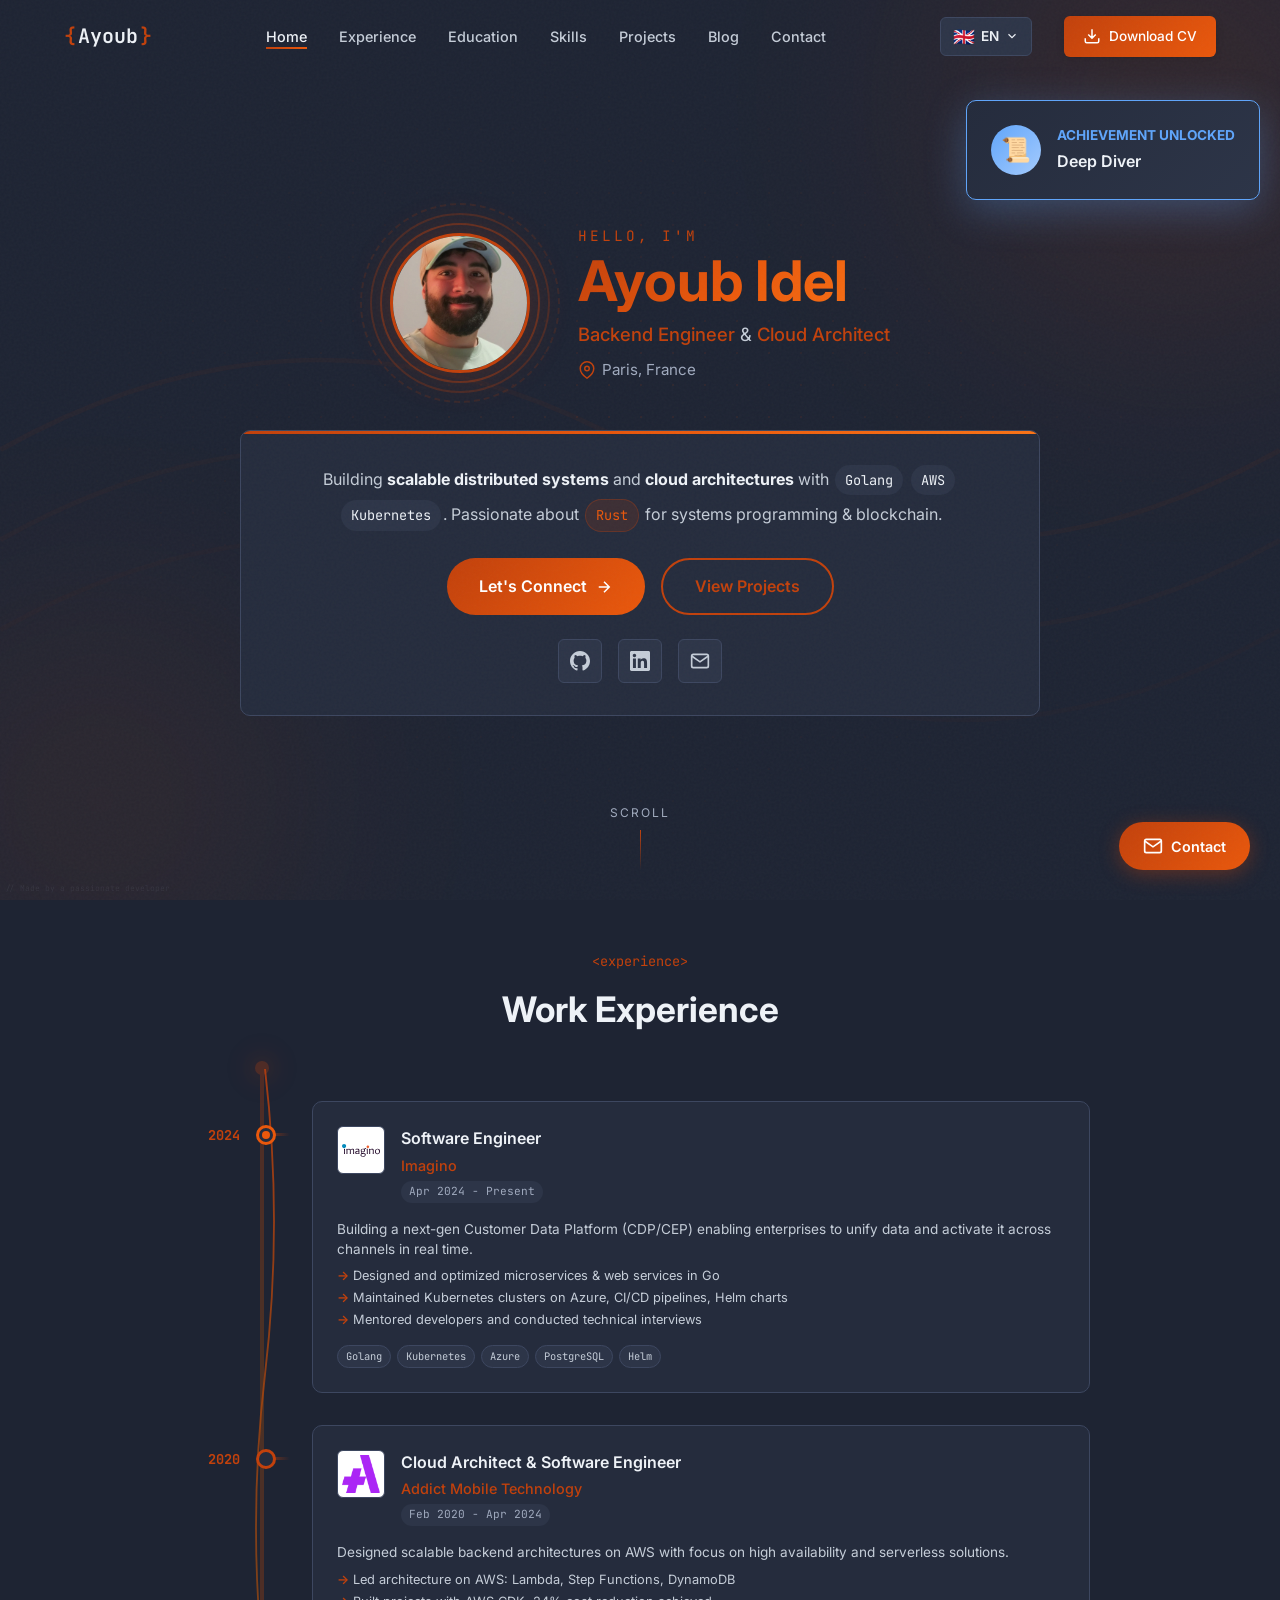
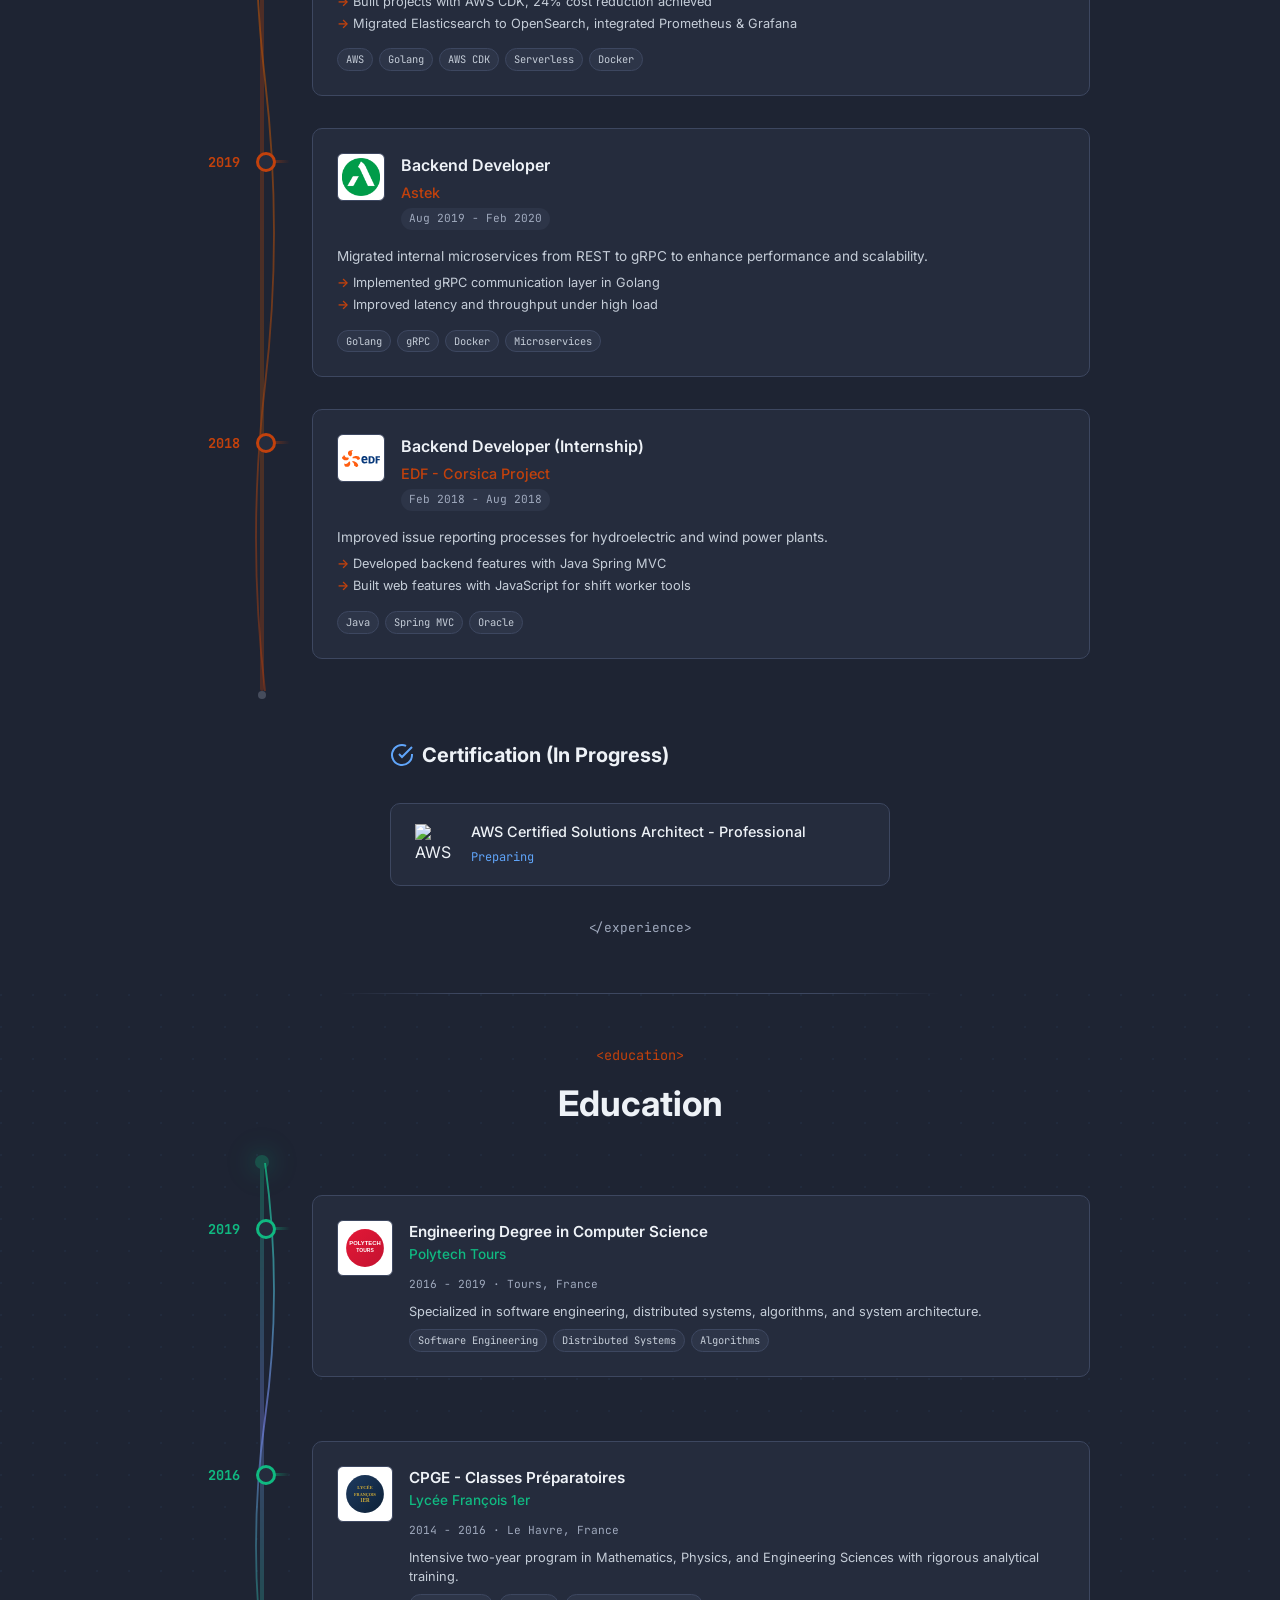
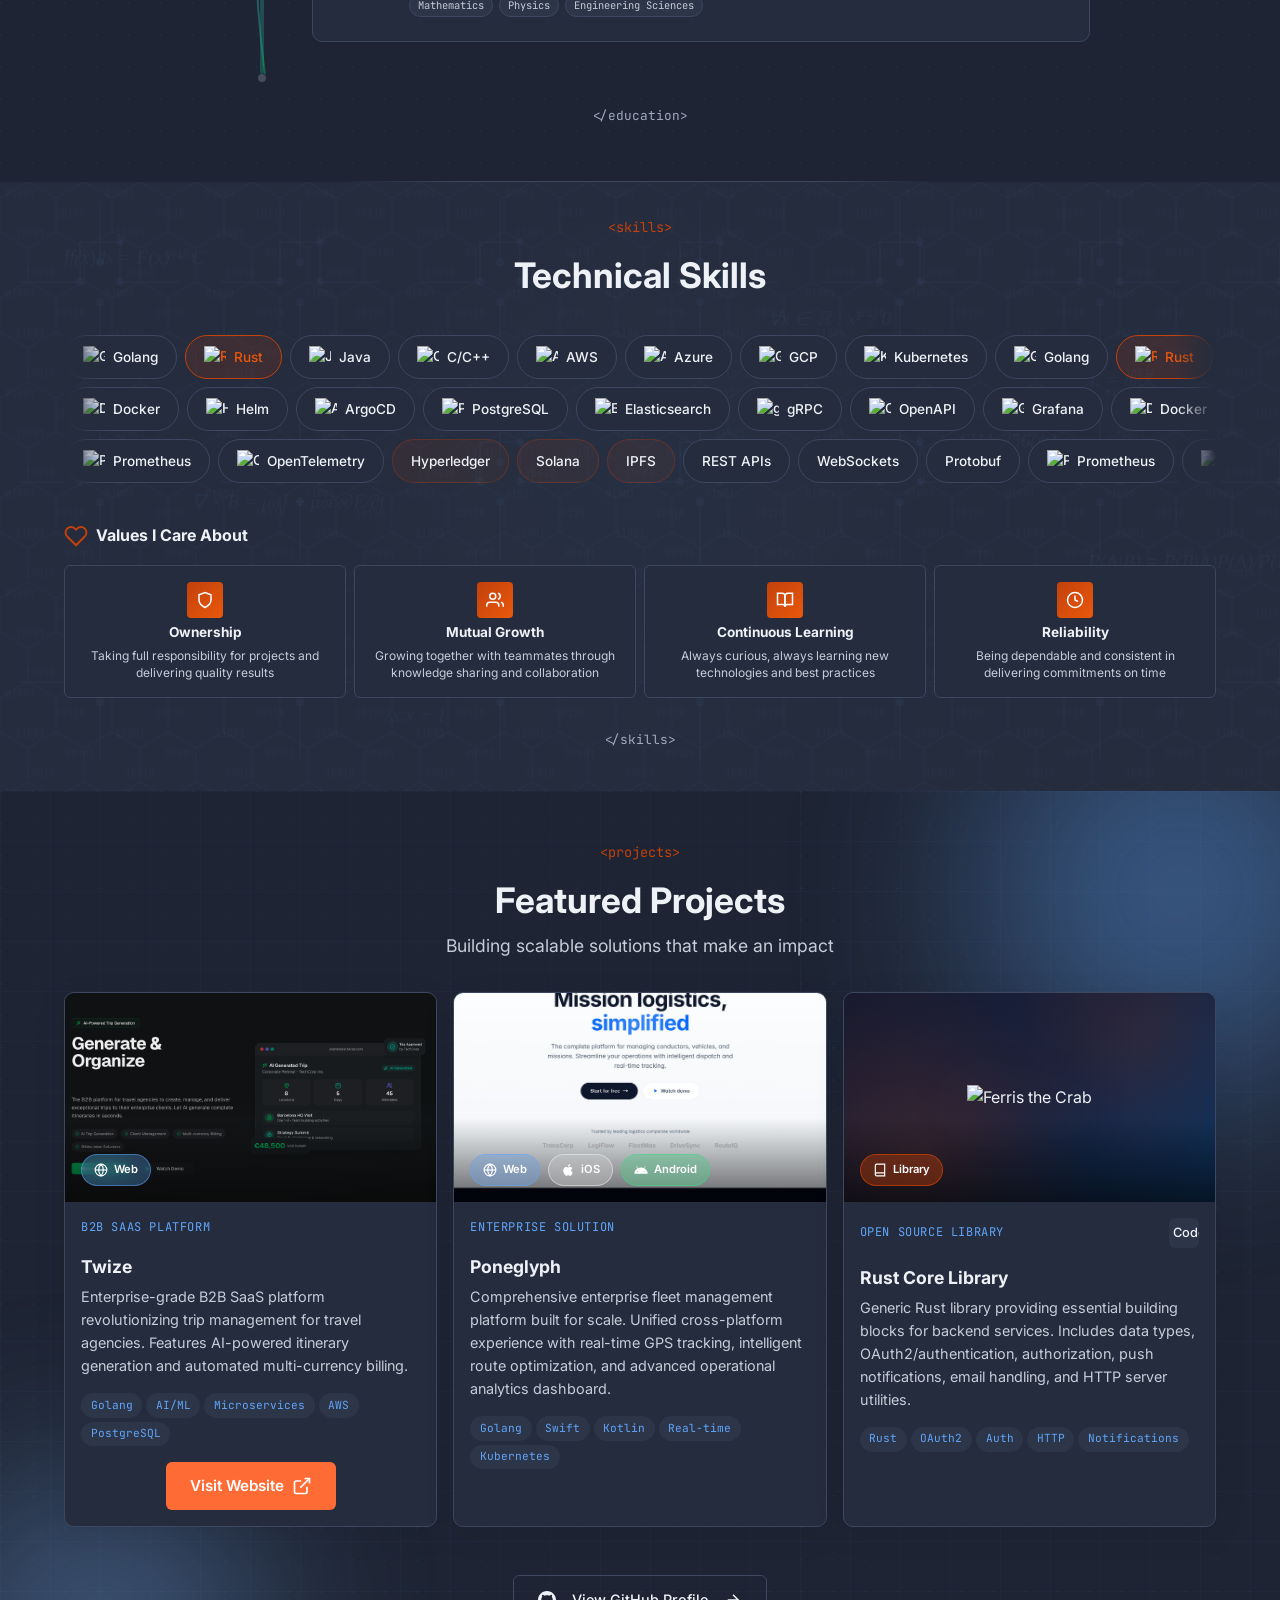
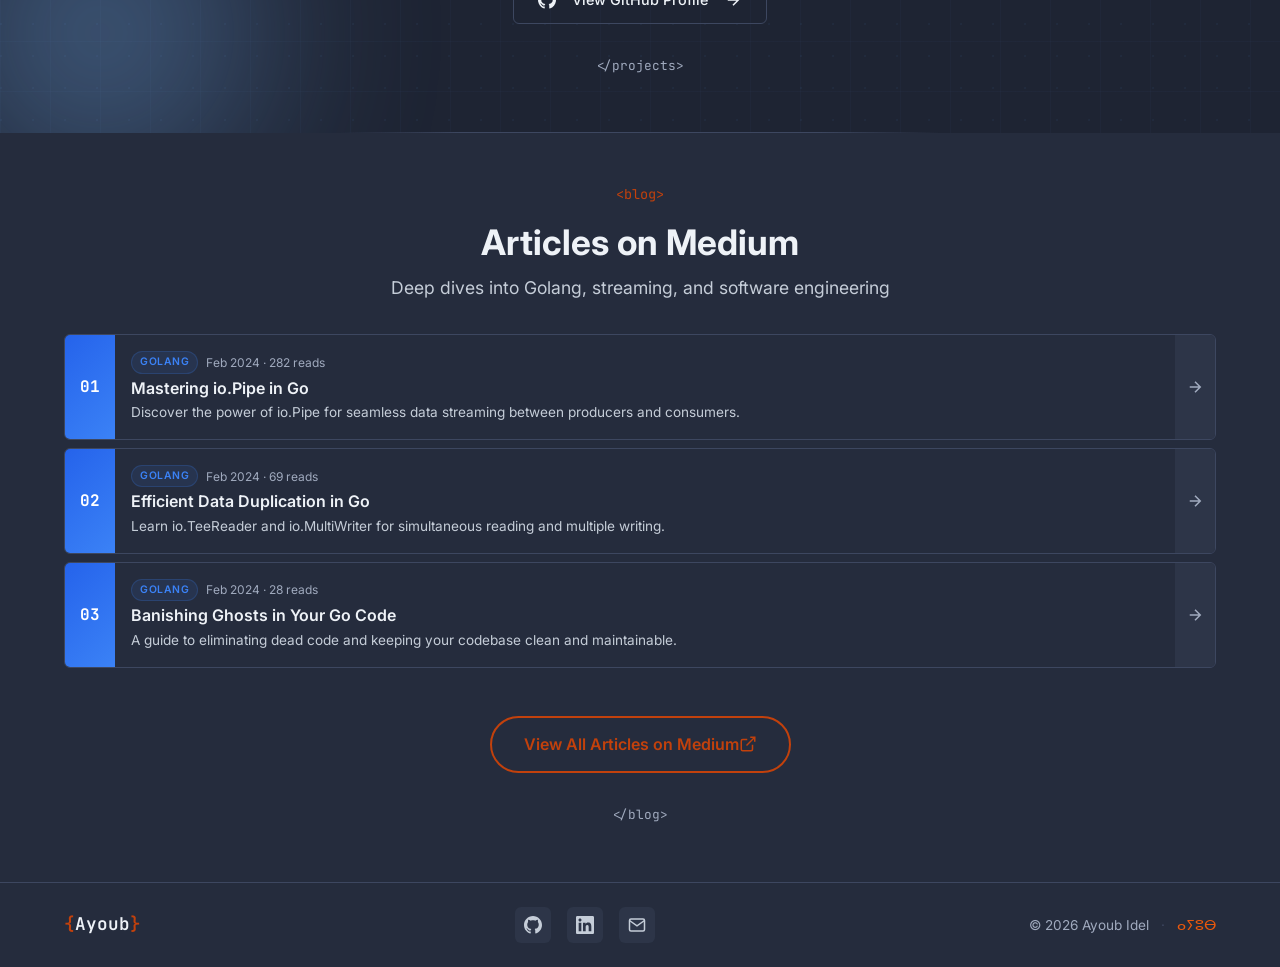
==== index.html @ 09d69f9d "improve tracking" ====
<!DOCTYPE html>
<html lang="en">
<head>
    <!-- Google Analytics -->
    <script async src="https://www.googletagmanager.com/gtag/js?id=G-T5ZVT1N7Y3"></script>
    <script>
        window.dataLayer = window.dataLayer || [];
        function gtag(){dataLayer.push(arguments);}
        gtag('js', new Date());

        gtag('config', 'G-T5ZVT1N7Y3');
    </script>
    <!-- End Google Analytics -->

    <meta charset="UTF-8">
    <meta name="viewport" content="width=device-width, initial-scale=1.0">
    <meta name="description" content="Ayoub Idel - Backend Engineer & Cloud Architect specializing in Golang, Rust, AWS, and Kubernetes">
    <meta name="keywords" content="Backend Engineer, Cloud Architect, Golang, Rust, AWS, Kubernetes, Blockchain">
    <meta name="author" content="Ayoub Idel">

    <title>Ayoub Idel | Backend Engineer & Cloud Architect</title>

    <link rel="stylesheet" href="css/style.css">
    <link rel="stylesheet" href="css/animations.css">
    <link rel="preconnect" href="https://fonts.googleapis.com">
    <link rel="preconnect" href="https://fonts.gstatic.com" crossorigin>
    <link href="https://fonts.googleapis.com/css2?family=JetBrains+Mono:wght@400;500;600;700&family=Inter:wght@300;400;500;600;700&display=swap" rel="stylesheet">

    <link rel="icon" type="image/svg+xml" href="assets/favicon.svg">
</head>
<body>
    <div class="cursor-follower"></div>
    <div class="noise-overlay"></div>

    <!-- Navigation -->
    <nav class="navbar">
        <div class="nav-container">
            <a href="#home" class="nav-logo">
                <span class="logo-bracket">{</span>
                <span class="logo-text">Ayoub</span>
                <span class="logo-bracket">}</span>
            </a>

            <button class="nav-toggle" aria-label="Toggle navigation">
                <span class="hamburger"></span>
            </button>

            <ul class="nav-menu">
                <li><a href="#home" class="nav-link active" data-i18n="nav_home">Home</a></li>
                <li><a href="#experience" class="nav-link" data-i18n="nav_experience">Experience</a></li>
                <li><a href="#education" class="nav-link" data-i18n="nav_education">Education</a></li>
                <li><a href="#skills" class="nav-link" data-i18n="nav_skills">Skills</a></li>
                <li><a href="#projects" class="nav-link" data-i18n="nav_projects">Projects</a></li>
                <li><a href="#blog" class="nav-link" data-i18n="nav_blog">Blog</a></li>
                <li><a href="#" class="nav-link" data-i18n="nav_contact" onclick="openContactModal(); return false;">Contact</a></li>
            </ul>

            <div class="nav-actions">
                <div class="language-selector">
                    <button class="lang-btn" id="langToggle" aria-label="Change language">
                        <span class="lang-flag">🇬🇧</span>
                        <span class="lang-code">EN</span>
                        <svg viewBox="0 0 24 24" fill="none" stroke="currentColor" stroke-width="2" class="lang-arrow">
                            <polyline points="6 9 12 15 18 9"></polyline>
                        </svg>
                    </button>
                    <div class="lang-dropdown">
                        <button class="lang-option active" data-lang="en">
                            <span class="lang-flag">🇬🇧</span>
                            <span>English</span>
                        </button>
                        <button class="lang-option" data-lang="fr">
                            <span class="lang-flag">🇫🇷</span>
                            <span>Français</span>
                        </button>
                    </div>
                </div>
                <a href="assets/cv.pdf" download class="btn btn-primary btn-download" onclick="gtag('event', 'download_cv', {'event_category': 'engagement', 'event_label': 'CV Download'});">
                    <svg viewBox="0 0 24 24" fill="none" stroke="currentColor" stroke-width="2">
                        <path d="M21 15v4a2 2 0 0 1-2 2H5a2 2 0 0 1-2-2v-4M7 10l5 5 5-5M12 15V3"></path>
                    </svg>
                    <span data-i18n="download_cv">Download CV</span>
                </a>
            </div>
        </div>
    </nav>

    <!-- Hero Section - Rust Theme -->
    <section id="home" class="hero-rust">
        <div class="hero-rust-bg">
            <div class="rust-grid"></div>
            <div class="rust-orb rust-orb-1"></div>
            <div class="rust-orb rust-orb-2"></div>
            <svg class="rust-lines" viewBox="0 0 100 100" preserveAspectRatio="none">
                <path d="M0 50 Q25 30 50 50 T100 50" stroke="rgba(194,65,12,0.1)" fill="none" stroke-width="0.5"/>
                <path d="M0 60 Q25 40 50 60 T100 60" stroke="rgba(194,65,12,0.08)" fill="none" stroke-width="0.5"/>
                <path d="M0 70 Q25 50 50 70 T100 70" stroke="rgba(194,65,12,0.05)" fill="none" stroke-width="0.5"/>
            </svg>
        </div>

        <div class="hero-rust-content">
            <div class="hero-rust-main">
                <div class="hero-photo-section">
                    <div class="hero-photo-wrapper">
                        <div class="hero-ring"></div>
                        <div class="hero-ring ring-2"></div>
                        <div class="hero-ring ring-3"></div>
                        <img src="assets/profile/me_hat1.png" alt="Ayoub Idel" class="hero-photo">
                    </div>
                </div>

                <div class="hero-rust-text">
                    <span class="hero-greeting">Hello, I'm</span>
                    <h1 class="hero-rust-name">Ayoub Idel</h1>
                    <p class="hero-rust-role">
                        <span class="rust-accent">Backend Engineer</span> & <span class="rust-accent">Cloud Architect</span>
                    </p>
                    <p class="hero-rust-location">
                        <svg viewBox="0 0 24 24" fill="none" stroke="currentColor" stroke-width="2" width="18" height="18">
                            <path d="M21 10c0 7-9 13-9 13s-9-6-9-13a9 9 0 0 1 18 0z"></path>
                            <circle cx="12" cy="10" r="3"></circle>
                        </svg>
                        Paris, France
                    </p>
                </div>
            </div>

            <div class="hero-rust-card">
                <p class="hero-rust-bio">
                    Building <strong>scalable distributed systems</strong> and <strong>cloud architectures</strong> with
                    <span class="rust-tech">Golang</span> <span class="rust-tech">AWS</span> <span class="rust-tech">Kubernetes</span>.
                    Passionate about <span class="rust-tech featured">Rust</span> for systems programming & blockchain.
                </p>

                <div class="hero-rust-actions">
                    <a href="#" class="btn-rust-primary" onclick="openContactModal(); return false;">
                        <span>Let's Connect</span>
                        <svg viewBox="0 0 24 24" fill="none" stroke="currentColor" stroke-width="2" width="18" height="18">
                            <path d="M5 12h14M12 5l7 7-7 7"></path>
                        </svg>
                    </a>
                    <a href="#projects" class="btn-rust-secondary">View Projects</a>
                </div>

                <div class="hero-rust-social">
                    <a href="https://github.com/pskshksh" target="_blank" rel="noopener" class="rust-social-link" aria-label="GitHub">
                        <svg viewBox="0 0 24 24" fill="currentColor">
                            <path d="M12 0c-6.626 0-12 5.373-12 12 0 5.302 3.438 9.8 8.207 11.387.599.111.793-.261.793-.577v-2.234c-3.338.726-4.033-1.416-4.033-1.416-.546-1.387-1.333-1.756-1.333-1.756-1.089-.745.083-.729.083-.729 1.205.084 1.839 1.237 1.839 1.237 1.07 1.834 2.807 1.304 3.492.997.107-.775.418-1.305.762-1.604-2.665-.305-5.467-1.334-5.467-5.931 0-1.311.469-2.381 1.236-3.221-.124-.303-.535-1.524.117-3.176 0 0 1.008-.322 3.301 1.23.957-.266 1.983-.399 3.003-.404 1.02.005 2.047.138 3.006.404 2.291-1.552 3.297-1.23 3.297-1.23.653 1.653.242 2.874.118 3.176.77.84 1.235 1.911 1.235 3.221 0 4.609-2.807 5.624-5.479 5.921.43.372.823 1.102.823 2.222v3.293c0 .319.192.694.801.576 4.765-1.589 8.199-6.086 8.199-11.386 0-6.627-5.373-12-12-12z"/>
                        </svg>
                    </a>
                    <a href="https://linkedin.com/in/ayoubidel/" target="_blank" rel="noopener" class="rust-social-link" aria-label="LinkedIn">
                        <svg viewBox="0 0 24 24" fill="currentColor">
                            <path d="M20.447 20.452h-3.554v-5.569c0-1.328-.027-3.037-1.852-3.037-1.853 0-2.136 1.445-2.136 2.939v5.667H9.351V9h3.414v1.561h.046c.477-.9 1.637-1.85 3.37-1.85 3.601 0 4.267 2.37 4.267 5.455v6.286zM5.337 7.433c-1.144 0-2.063-.926-2.063-2.065 0-1.138.92-2.063 2.063-2.063 1.14 0 2.064.925 2.064 2.063 0 1.139-.925 2.065-2.064 2.065zm1.782 13.019H3.555V9h3.564v11.452zM22.225 0H1.771C.792 0 0 .774 0 1.729v20.542C0 23.227.792 24 1.771 24h20.451C23.2 24 24 23.227 24 22.271V1.729C24 .774 23.2 0 22.222 0h.003z"/>
                        </svg>
                    </a>
                    <a href="mailto:ayoubidel64@gmail.com" class="rust-social-link" aria-label="Email">
                        <svg viewBox="0 0 24 24" fill="none" stroke="currentColor" stroke-width="2">
                            <path d="M4 4h16c1.1 0 2 .9 2 2v12c0 1.1-.9 2-2 2H4c-1.1 0-2-.9-2-2V6c0-1.1.9-2 2-2z"></path>
                            <polyline points="22,6 12,13 2,6"></polyline>
                        </svg>
                    </a>
                </div>
            </div>
        </div>

        <div class="scroll-rust">
            <span>Scroll</span>
            <div class="scroll-rust-line"></div>
        </div>
    </section>

    <!-- Experience Section -->
    <section id="experience" class="section experience">
        <div class="container">
            <div class="section-header">
                <span class="section-tag">&lt;experience&gt;</span>
                <h2 class="section-title" data-i18n="experience_title">Work Experience</h2>
            </div>

            <div class="experience-timeline">
                <div class="timeline-track"></div>
                <svg class="timeline-snake" viewBox="0 0 100 800" preserveAspectRatio="none">
                    <defs>
                        <linearGradient id="snakeGradient" x1="0%" y1="0%" x2="0%" y2="100%">
                            <stop offset="0%" stop-color="#c2410c" stop-opacity="0.8"/>
                            <stop offset="50%" stop-color="#b45309" stop-opacity="0.6"/>
                            <stop offset="100%" stop-color="#c2410c" stop-opacity="0.4"/>
                        </linearGradient>
                    </defs>
                    <path class="snake-path" d="M50 0 Q80 100 50 200 Q20 300 50 400 Q80 500 50 600 Q20 700 50 800"
                          fill="none" stroke="url(#snakeGradient)" stroke-width="3" stroke-linecap="round"/>
                </svg>

                <div class="exp-row">
                    <div class="exp-year">2024</div>
                    <div class="exp-node current"></div>
                    <div class="experience-card">
                        <div class="exp-header">
                            <img src="assets/companies/imagino.svg" alt="Imagino" class="exp-logo">
                            <div class="exp-meta">
                                <h3 class="exp-title">Software Engineer</h3>
                                <span class="exp-company">Imagino</span>
                                <span class="exp-date">Apr 2024 - Present</span>
                            </div>
                        </div>
                        <p class="exp-summary">Building a next-gen Customer Data Platform (CDP/CEP) enabling enterprises to unify data and activate it across channels in real time.</p>
                        <ul class="exp-highlights">
                            <li>Designed and optimized microservices & web services in Go</li>
                            <li>Maintained Kubernetes clusters on Azure, CI/CD pipelines, Helm charts</li>
                            <li>Mentored developers and conducted technical interviews</li>
                        </ul>
                        <div class="exp-tags">
                            <span class="tag">Golang</span>
                            <span class="tag">Kubernetes</span>
                            <span class="tag">Azure</span>
                            <span class="tag">PostgreSQL</span>
                            <span class="tag">Helm</span>
                        </div>
                    </div>
                </div>

                <div class="exp-row">
                    <div class="exp-year">2020</div>
                    <div class="exp-node"></div>
                    <div class="experience-card">
                        <div class="exp-header">
                            <img src="assets/companies/addict-mobile.png" alt="Addict Mobile" class="exp-logo">
                            <div class="exp-meta">
                                <h3 class="exp-title">Cloud Architect & Software Engineer</h3>
                                <span class="exp-company">Addict Mobile Technology</span>
                                <span class="exp-date">Feb 2020 - Apr 2024</span>
                            </div>
                        </div>
                        <p class="exp-summary">Designed scalable backend architectures on AWS with focus on high availability and serverless solutions.</p>
                        <ul class="exp-highlights">
                            <li>Led architecture on AWS: Lambda, Step Functions, DynamoDB</li>
                            <li>Built projects with AWS CDK, 24% cost reduction achieved</li>
                            <li>Migrated Elasticsearch to OpenSearch, integrated Prometheus & Grafana</li>
                        </ul>
                        <div class="exp-tags">
                            <span class="tag">AWS</span>
                            <span class="tag">Golang</span>
                            <span class="tag">AWS CDK</span>
                            <span class="tag">Serverless</span>
                            <span class="tag">Docker</span>
                        </div>
                    </div>
                </div>

                <div class="exp-row">
                    <div class="exp-year">2019</div>
                    <div class="exp-node"></div>
                    <div class="experience-card">
                        <div class="exp-header">
                            <img src="assets/companies/astek.png" alt="Astek" class="exp-logo">
                            <div class="exp-meta">
                                <h3 class="exp-title">Backend Developer</h3>
                                <span class="exp-company">Astek</span>
                                <span class="exp-date">Aug 2019 - Feb 2020</span>
                            </div>
                        </div>
                        <p class="exp-summary">Migrated internal microservices from REST to gRPC to enhance performance and scalability.</p>
                        <ul class="exp-highlights">
                            <li>Implemented gRPC communication layer in Golang</li>
                            <li>Improved latency and throughput under high load</li>
                        </ul>
                        <div class="exp-tags">
                            <span class="tag">Golang</span>
                            <span class="tag">gRPC</span>
                            <span class="tag">Docker</span>
                            <span class="tag">Microservices</span>
                        </div>
                    </div>
                </div>

                <div class="exp-row">
                    <div class="exp-year">2018</div>
                    <div class="exp-node"></div>
                    <div class="experience-card">
                        <div class="exp-header">
                            <img src="assets/companies/edf.svg" alt="EDF" class="exp-logo">
                            <div class="exp-meta">
                                <h3 class="exp-title">Backend Developer (Internship)</h3>
                                <span class="exp-company">EDF - Corsica Project</span>
                                <span class="exp-date">Feb 2018 - Aug 2018</span>
                            </div>
                        </div>
                        <p class="exp-summary">Improved issue reporting processes for hydroelectric and wind power plants.</p>
                        <ul class="exp-highlights">
                            <li>Developed backend features with Java Spring MVC</li>
                            <li>Built web features with JavaScript for shift worker tools</li>
                        </ul>
                        <div class="exp-tags">
                            <span class="tag">Java</span>
                            <span class="tag">Spring MVC</span>
                            <span class="tag">Oracle</span>
                        </div>
                    </div>
                </div>
            </div>

            <!-- Certification -->
            <div class="certification-section">
                <h3 class="subsection-title">
                    <svg viewBox="0 0 24 24" fill="none" stroke="currentColor" stroke-width="2">
                        <path d="M22 11.08V12a10 10 0 1 1-5.93-9.14"></path>
                        <polyline points="22 4 12 14.01 9 11.01"></polyline>
                    </svg>
                    <span data-i18n="certification_title">Certification</span>
                </h3>
                <div class="cert-badge">
                    <div class="cert-icon">
                        <img src="https://cdn.jsdelivr.net/gh/devicons/devicon/icons/amazonwebservices/amazonwebservices-plain-wordmark.svg" alt="AWS">
                    </div>
                    <div class="cert-info">
                        <span class="cert-name">AWS Certified Solutions Architect - Professional</span>
                        <span class="cert-status" data-i18n="preparing">In Progress</span>
                    </div>
                </div>
            </div>

            <span class="section-tag section-tag-close">&lt;/experience&gt;</span>
        </div>
    </section>

    <!-- Education Section -->
    <section id="education" class="section education">
        <div class="container">
            <div class="section-header">
                <span class="section-tag">&lt;education&gt;</span>
                <h2 class="section-title" data-i18n="education_title">Education</h2>
            </div>

            <div class="education-timeline">
                <div class="timeline-track"></div>
                <svg class="timeline-snake edu-snake" viewBox="0 0 100 400" preserveAspectRatio="none">
                    <defs>
                        <linearGradient id="eduSnakeGradient" x1="0%" y1="0%" x2="0%" y2="100%">
                            <stop offset="0%" stop-color="#10b981" stop-opacity="0.8"/>
                            <stop offset="50%" stop-color="#818cf8" stop-opacity="0.6"/>
                            <stop offset="100%" stop-color="#10b981" stop-opacity="0.4"/>
                        </linearGradient>
                    </defs>
                    <path class="snake-path" d="M50 0 Q80 100 50 200 Q20 300 50 400"
                          fill="none" stroke="url(#eduSnakeGradient)" stroke-width="3" stroke-linecap="round"/>
                </svg>

                <div class="edu-row">
                    <div class="edu-year">2019</div>
                    <div class="edu-node"></div>
                    <div class="education-card-new">
                        <div class="edu-icon">
                            <img src="assets/companies/polytech-tours.svg" alt="Polytech Tours">
                        </div>
                        <div class="edu-content">
                            <div class="edu-header">
                                <h3 class="edu-degree">Engineering Degree in Computer Science</h3>
                                <span class="edu-school">Polytech Tours</span>
                            </div>
                            <span class="edu-date">2016 - 2019 · Tours, France</span>
                            <p class="edu-desc">Specialized in software engineering, distributed systems, algorithms, and system architecture.</p>
                            <div class="edu-tags">
                                <span class="tag">Software Engineering</span>
                                <span class="tag">Distributed Systems</span>
                                <span class="tag">Algorithms</span>
                            </div>
                        </div>
                    </div>
                </div>

                <div class="edu-row">
                    <div class="edu-year">2016</div>
                    <div class="edu-node"></div>
                    <div class="education-card-new">
                        <div class="edu-icon">
                            <img src="assets/companies/lycee-francois1er.svg" alt="Lycée François 1er">
                        </div>
                        <div class="edu-content">
                            <div class="edu-header">
                                <h3 class="edu-degree">CPGE - Classes Préparatoires</h3>
                                <span class="edu-school">Lycée François 1er</span>
                            </div>
                            <span class="edu-date">2014 - 2016 · Le Havre, France</span>
                            <p class="edu-desc">Intensive two-year program in Mathematics, Physics, and Engineering Sciences with rigorous analytical training.</p>
                            <div class="edu-tags">
                                <span class="tag">Mathematics</span>
                                <span class="tag">Physics</span>
                                <span class="tag">Engineering Sciences</span>
                            </div>
                        </div>
                    </div>
                </div>
            </div>

            <span class="section-tag section-tag-close">&lt;/education&gt;</span>
        </div>
    </section>

    <!-- Skills Section -->
    <section id="skills" class="section skills">
        <!-- Tech/Math Background -->
        <div class="skills-bg-math">
            <span class="math-formula">∫f(x)dx = F(x) + C</span>
            <span class="math-formula">E = mc²</span>
            <span class="math-formula">∇ × B = μ₀J + μ₀ε₀∂E/∂t</span>
            <span class="math-formula">O(n log n)</span>
            <span class="math-formula">λx.x + 1</span>
            <span class="math-formula">∀x ∈ ℝ : x² ≥ 0</span>
            <span class="math-formula">SHA-256(m)</span>
            <span class="math-formula">P(A|B) = P(B|A)P(A)/P(B)</span>
        </div>
        <div class="circuit-pattern"></div>
        <div class="hex-grid"></div>

        <!-- Animated Mascots -->
        <div class="skills-mascots">
            <!-- Go Gopher -->
            <div class="mascot gopher" title="Go Gopher says hi!">
                <svg viewBox="0 0 100 100" class="gopher-svg">
                    <!-- Body -->
                    <ellipse cx="50" cy="60" rx="30" ry="25" fill="#67D2DF"/>
                    <!-- Head -->
                    <circle cx="50" cy="35" r="22" fill="#67D2DF"/>
                    <!-- Eyes (white) -->
                    <circle cx="42" cy="30" r="8" fill="white"/>
                    <circle cx="58" cy="30" r="8" fill="white"/>
                    <!-- Pupils -->
                    <circle cx="44" cy="30" r="4" fill="#1A1A1A" class="gopher-pupil"/>
                    <circle cx="60" cy="30" r="4" fill="#1A1A1A" class="gopher-pupil"/>
                    <!-- Nose -->
                    <ellipse cx="50" cy="40" rx="6" ry="4" fill="#C9B89A"/>
                    <!-- Teeth -->
                    <rect x="46" y="44" width="3" height="5" fill="white" rx="1"/>
                    <rect x="51" y="44" width="3" height="5" fill="white" rx="1"/>
                    <!-- Ears -->
                    <ellipse cx="30" cy="22" rx="6" ry="8" fill="#67D2DF"/>
                    <ellipse cx="70" cy="22" rx="6" ry="8" fill="#67D2DF"/>
                    <ellipse cx="30" cy="22" rx="3" ry="5" fill="#4FBDCA"/>
                    <ellipse cx="70" cy="22" rx="3" ry="5" fill="#4FBDCA"/>
                    <!-- Feet -->
                    <ellipse cx="35" cy="82" rx="10" ry="5" fill="#C9B89A"/>
                    <ellipse cx="65" cy="82" rx="10" ry="5" fill="#C9B89A"/>
                    <!-- Arms -->
                    <ellipse cx="22" cy="55" rx="6" ry="12" fill="#67D2DF" class="gopher-arm-left"/>
                    <ellipse cx="78" cy="55" rx="6" ry="12" fill="#67D2DF" class="gopher-arm-right"/>
                </svg>
            </div>

            <!-- Rust Ferris (Crab) -->
            <div class="mascot ferris" title="Ferris loves safe code!">
                <svg viewBox="0 0 100 80" class="ferris-svg">
                    <!-- Body -->
                    <ellipse cx="50" cy="45" rx="28" ry="22" fill="#F74C00"/>
                    <!-- Shell pattern -->
                    <ellipse cx="50" cy="42" rx="20" ry="15" fill="#D84000" opacity="0.5"/>
                    <!-- Eyes on stalks -->
                    <line x1="38" y1="28" x2="35" y2="18" stroke="#F74C00" stroke-width="4"/>
                    <line x1="62" y1="28" x2="65" y2="18" stroke="#F74C00" stroke-width="4"/>
                    <circle cx="35" cy="15" r="6" fill="#F74C00"/>
                    <circle cx="65" cy="15" r="6" fill="#F74C00"/>
                    <circle cx="35" cy="15" r="4" fill="white"/>
                    <circle cx="65" cy="15" r="4" fill="white"/>
                    <circle cx="36" cy="15" r="2" fill="#1A1A1A" class="ferris-eye"/>
                    <circle cx="66" cy="15" r="2" fill="#1A1A1A" class="ferris-eye"/>
                    <!-- Claws -->
                    <ellipse cx="15" cy="40" rx="12" ry="8" fill="#F74C00" class="ferris-claw-left"/>
                    <ellipse cx="85" cy="40" rx="12" ry="8" fill="#F74C00" class="ferris-claw-right"/>
                    <!-- Legs -->
                    <line x1="28" y1="58" x2="18" y2="70" stroke="#F74C00" stroke-width="4" stroke-linecap="round"/>
                    <line x1="38" y1="62" x2="32" y2="72" stroke="#F74C00" stroke-width="4" stroke-linecap="round"/>
                    <line x1="62" y1="62" x2="68" y2="72" stroke="#F74C00" stroke-width="4" stroke-linecap="round"/>
                    <line x1="72" y1="58" x2="82" y2="70" stroke="#F74C00" stroke-width="4" stroke-linecap="round"/>
                    <!-- Happy mouth -->
                    <path d="M 42 52 Q 50 58 58 52" stroke="#D84000" stroke-width="2" fill="none"/>
                </svg>
            </div>

            <!-- Docker Whale -->
            <div class="mascot docker-whale" title="Docker whale delivering containers!">
                <svg viewBox="0 0 120 80" class="whale-svg">
                    <!-- Body -->
                    <path d="M20 50 Q10 50 10 40 Q10 25 30 25 L90 25 Q110 25 110 40 Q110 55 90 55 L30 55 Q20 55 20 50" fill="#2496ED"/>
                    <!-- Containers -->
                    <rect x="25" y="15" width="12" height="10" fill="#E0E0E0" rx="1" class="container c1"/>
                    <rect x="40" y="15" width="12" height="10" fill="#E0E0E0" rx="1" class="container c2"/>
                    <rect x="55" y="15" width="12" height="10" fill="#E0E0E0" rx="1" class="container c3"/>
                    <rect x="70" y="15" width="12" height="10" fill="#E0E0E0" rx="1" class="container c4"/>
                    <rect x="32" y="3" width="12" height="10" fill="#E0E0E0" rx="1" class="container c5"/>
                    <rect x="47" y="3" width="12" height="10" fill="#E0E0E0" rx="1" class="container c6"/>
                    <rect x="62" y="3" width="12" height="10" fill="#E0E0E0" rx="1" class="container c7"/>
                    <!-- Eye -->
                    <circle cx="95" cy="38" r="4" fill="white"/>
                    <circle cx="96" cy="38" r="2" fill="#1A1A1A"/>
                    <!-- Tail -->
                    <path d="M10 40 Q0 35 5 25 Q8 30 10 35" fill="#2496ED" class="whale-tail"/>
                    <!-- Water spout -->
                    <path d="M85 20 Q88 10 85 5 M88 22 Q92 12 88 7 M91 20 Q94 15 91 10" stroke="#2496ED" stroke-width="2" fill="none" stroke-linecap="round" class="whale-spout"/>
                </svg>
            </div>

            <!-- Kubernetes Wheel -->
            <div class="mascot k8s-wheel" title="Kubernetes orchestrating pods!">
                <svg viewBox="0 0 80 80" class="k8s-svg">
                    <!-- Wheel spokes -->
                    <g class="k8s-rotate">
                        <circle cx="40" cy="40" r="30" fill="none" stroke="#326CE5" stroke-width="6"/>
                        <circle cx="40" cy="40" r="10" fill="#326CE5"/>
                        <!-- Spokes -->
                        <line x1="40" y1="10" x2="40" y2="25" stroke="#326CE5" stroke-width="4"/>
                        <line x1="40" y1="55" x2="40" y2="70" stroke="#326CE5" stroke-width="4"/>
                        <line x1="10" y1="40" x2="25" y2="40" stroke="#326CE5" stroke-width="4"/>
                        <line x1="55" y1="40" x2="70" y2="40" stroke="#326CE5" stroke-width="4"/>
                        <line x1="18" y1="18" x2="29" y2="29" stroke="#326CE5" stroke-width="4"/>
                        <line x1="51" y1="51" x2="62" y2="62" stroke="#326CE5" stroke-width="4"/>
                        <line x1="62" y1="18" x2="51" y2="29" stroke="#326CE5" stroke-width="4"/>
                        <line x1="29" y1="51" x2="18" y2="62" stroke="#326CE5" stroke-width="4"/>
                        <!-- Pods -->
                        <circle cx="40" cy="10" r="5" fill="#326CE5"/>
                        <circle cx="40" cy="70" r="5" fill="#326CE5"/>
                        <circle cx="10" cy="40" r="5" fill="#326CE5"/>
                        <circle cx="70" cy="40" r="5" fill="#326CE5"/>
                        <circle cx="18" cy="18" r="4" fill="#326CE5"/>
                        <circle cx="62" cy="62" r="4" fill="#326CE5"/>
                        <circle cx="62" cy="18" r="4" fill="#326CE5"/>
                        <circle cx="18" cy="62" r="4" fill="#326CE5"/>
                    </g>
                </svg>
            </div>

            <!-- PostgreSQL Elephant (Slonik) -->
            <div class="mascot postgres-elephant" title="Slonik says: SELECT * FROM skills!">
                <svg viewBox="0 0 100 100" class="elephant-svg">
                    <!-- Body -->
                    <ellipse cx="50" cy="55" rx="30" ry="25" fill="#336791"/>
                    <!-- Head -->
                    <circle cx="50" cy="35" r="25" fill="#336791"/>
                    <!-- Ears -->
                    <ellipse cx="25" cy="30" rx="12" ry="15" fill="#336791" class="elephant-ear-left"/>
                    <ellipse cx="75" cy="30" rx="12" ry="15" fill="#336791" class="elephant-ear-right"/>
                    <ellipse cx="25" cy="30" rx="8" ry="10" fill="#264d73"/>
                    <ellipse cx="75" cy="30" rx="8" ry="10" fill="#264d73"/>
                    <!-- Trunk -->
                    <path d="M50 45 Q45 55 40 70 Q38 80 45 85 Q50 82 48 75 Q50 65 55 55" fill="#336791" class="elephant-trunk"/>
                    <!-- Eyes -->
                    <circle cx="40" cy="30" r="6" fill="white"/>
                    <circle cx="60" cy="30" r="6" fill="white"/>
                    <circle cx="42" cy="30" r="3" fill="#1A1A1A" class="elephant-pupil"/>
                    <circle cx="62" cy="30" r="3" fill="#1A1A1A" class="elephant-pupil"/>
                    <!-- Tusks -->
                    <path d="M35 50 Q30 60 32 65" stroke="#F5F5F5" stroke-width="4" fill="none" stroke-linecap="round"/>
                    <path d="M65 50 Q70 60 68 65" stroke="#F5F5F5" stroke-width="4" fill="none" stroke-linecap="round"/>
                    <!-- Feet -->
                    <ellipse cx="35" cy="78" rx="8" ry="5" fill="#264d73"/>
                    <ellipse cx="65" cy="78" rx="8" ry="5" fill="#264d73"/>
                </svg>
            </div>

            <!-- Java Duke (Coffee Cup) -->
            <div class="mascot java-duke" title="Java brewing some code!">
                <svg viewBox="0 0 80 100" class="java-svg">
                    <!-- Cup -->
                    <path d="M15 30 L20 85 Q20 95 40 95 Q60 95 60 85 L65 30 Z" fill="#5382A1"/>
                    <!-- Cup rim -->
                    <ellipse cx="40" cy="30" rx="27" ry="8" fill="#5382A1"/>
                    <ellipse cx="40" cy="30" rx="22" ry="5" fill="#E76F00"/>
                    <!-- Handle -->
                    <path d="M65 40 Q80 40 80 55 Q80 70 65 70" stroke="#5382A1" stroke-width="6" fill="none"/>
                    <!-- Steam -->
                    <path d="M30 20 Q28 10 32 5" stroke="#E76F00" stroke-width="2" fill="none" stroke-linecap="round" class="steam s1"/>
                    <path d="M40 18 Q38 8 42 3" stroke="#E76F00" stroke-width="2" fill="none" stroke-linecap="round" class="steam s2"/>
                    <path d="M50 20 Q48 10 52 5" stroke="#E76F00" stroke-width="2" fill="none" stroke-linecap="round" class="steam s3"/>
                    <!-- Java text -->
                    <text x="40" y="65" text-anchor="middle" fill="white" font-size="12" font-weight="bold">JAVA</text>
                </svg>
            </div>

            <!-- AWS Cloud -->
            <div class="mascot aws-cloud" title="AWS: Unlimited cloud power!">
                <svg viewBox="0 0 120 80" class="aws-svg">
                    <!-- Cloud shape -->
                    <path d="M25 55 Q10 55 10 42 Q10 30 25 30 Q28 20 42 20 Q55 20 60 28 Q65 18 80 20 Q95 22 95 38 Q110 38 110 50 Q110 62 95 62 L25 62 Q10 62 10 50"
                          fill="#FF9900" class="aws-cloud-shape"/>
                    <!-- Smile -->
                    <path d="M40 45 Q60 55 80 45" stroke="#232F3E" stroke-width="3" fill="none" stroke-linecap="round"/>
                    <!-- Eyes -->
                    <circle cx="45" cy="38" r="4" fill="#232F3E"/>
                    <circle cx="75" cy="38" r="4" fill="#232F3E"/>
                    <circle cx="46" cy="37" r="1.5" fill="white"/>
                    <circle cx="76" cy="37" r="1.5" fill="white"/>
                    <!-- Rain drops (data) -->
                    <rect x="35" y="68" width="4" height="8" rx="2" fill="#FF9900" class="data-drop d1"/>
                    <rect x="50" y="72" width="4" height="8" rx="2" fill="#FF9900" class="data-drop d2"/>
                    <rect x="65" y="68" width="4" height="8" rx="2" fill="#FF9900" class="data-drop d3"/>
                    <rect x="80" y="72" width="4" height="8" rx="2" fill="#FF9900" class="data-drop d4"/>
                </svg>
            </div>

            <!-- Bitcoin Coin -->
            <div class="mascot bitcoin-coin" title="Bitcoin: To the moon!">
                <svg viewBox="0 0 100 100" class="bitcoin-svg">
                    <!-- Coin body -->
                    <circle cx="50" cy="50" r="45" fill="#F7931A" class="btc-coin"/>
                    <circle cx="50" cy="50" r="40" fill="none" stroke="#FFB74D" stroke-width="3"/>
                    <circle cx="50" cy="50" r="35" fill="none" stroke="#E68A00" stroke-width="1"/>
                    <!-- Bitcoin B symbol -->
                    <path d="M42 25 L42 75 M42 25 L58 25 Q70 25 70 37 Q70 50 58 50 L42 50 M42 50 L60 50 Q75 50 75 62 Q75 75 60 75 L42 75"
                          stroke="white" stroke-width="6" fill="none" stroke-linecap="round" stroke-linejoin="round" class="btc-symbol"/>
                    <!-- Serifs on B -->
                    <line x1="38" y1="25" x2="46" y2="25" stroke="white" stroke-width="6" stroke-linecap="round"/>
                    <line x1="38" y1="75" x2="46" y2="75" stroke="white" stroke-width="6" stroke-linecap="round"/>
                    <line x1="38" y1="50" x2="46" y2="50" stroke="white" stroke-width="4" stroke-linecap="round"/>
                    <!-- Shine effect -->
                    <ellipse cx="35" cy="35" rx="10" ry="15" fill="white" opacity="0.2" transform="rotate(-45 35 35)" class="btc-shine"/>
                    <!-- Sparkles -->
                    <circle cx="85" cy="20" r="3" fill="#FFD700" class="btc-sparkle sp1"/>
                    <circle cx="15" cy="75" r="2" fill="#FFD700" class="btc-sparkle sp2"/>
                    <circle cx="90" cy="70" r="2.5" fill="#FFD700" class="btc-sparkle sp3"/>
                </svg>
            </div>

            <!-- Blockchain Chain -->
            <div class="mascot blockchain-chain" title="Blockchain: Immutable & secure!">
                <svg viewBox="0 0 200 60" class="chain-svg">
                    <!-- Chain links -->
                    <g class="chain-group">
                        <!-- Link 1 -->
                        <rect x="5" y="15" width="40" height="30" rx="10" fill="none" stroke="#9C27B0" stroke-width="4" class="chain-link c1"/>
                        <rect x="15" y="22" width="20" height="16" rx="3" fill="#9C27B0" opacity="0.3"/>
                        <text x="25" y="34" text-anchor="middle" fill="white" font-size="8" font-weight="bold">01</text>
                        <!-- Link 2 -->
                        <rect x="35" y="15" width="40" height="30" rx="10" fill="none" stroke="#7B1FA2" stroke-width="4" class="chain-link c2"/>
                        <rect x="45" y="22" width="20" height="16" rx="3" fill="#7B1FA2" opacity="0.3"/>
                        <text x="55" y="34" text-anchor="middle" fill="white" font-size="8" font-weight="bold">A3</text>
                        <!-- Link 3 -->
                        <rect x="65" y="15" width="40" height="30" rx="10" fill="none" stroke="#6A1B9A" stroke-width="4" class="chain-link c3"/>
                        <rect x="75" y="22" width="20" height="16" rx="3" fill="#6A1B9A" opacity="0.3"/>
                        <text x="85" y="34" text-anchor="middle" fill="white" font-size="8" font-weight="bold">F7</text>
                        <!-- Link 4 -->
                        <rect x="95" y="15" width="40" height="30" rx="10" fill="none" stroke="#4A148C" stroke-width="4" class="chain-link c4"/>
                        <rect x="105" y="22" width="20" height="16" rx="3" fill="#4A148C" opacity="0.3"/>
                        <text x="115" y="34" text-anchor="middle" fill="white" font-size="8" font-weight="bold">2B</text>
                        <!-- Link 5 (new block being added) -->
                        <rect x="125" y="15" width="40" height="30" rx="10" fill="none" stroke="#E1BEE7" stroke-width="4" stroke-dasharray="5,3" class="chain-link c5 new-block"/>
                        <rect x="135" y="22" width="20" height="16" rx="3" fill="#E1BEE7" opacity="0.2"/>
                        <text x="145" y="34" text-anchor="middle" fill="#9C27B0" font-size="8" font-weight="bold" class="block-hash">??</text>
                    </g>
                    <!-- Connection lines -->
                    <line x1="43" y1="30" x2="37" y2="30" stroke="#CE93D8" stroke-width="2" class="chain-connector"/>
                    <line x1="73" y1="30" x2="67" y2="30" stroke="#CE93D8" stroke-width="2" class="chain-connector"/>
                    <line x1="103" y1="30" x2="97" y2="30" stroke="#CE93D8" stroke-width="2" class="chain-connector"/>
                    <line x1="133" y1="30" x2="127" y2="30" stroke="#CE93D8" stroke-width="2" stroke-dasharray="3,2" class="chain-connector new"/>
                </svg>
            </div>
        </div>

        <div class="container">
            <div class="section-header">
                <span class="section-tag">&lt;skills&gt;</span>
                <h2 class="section-title" data-i18n="skills_title">Technical Skills</h2>
            </div>

            <!-- Dynamic Scrolling Skills -->
            <div class="skills-marquee-container">
                <!-- Row 1: Languages & Cloud -->
                <div class="skills-marquee">
                    <div class="skills-track">
                        <div class="skill-chip"><img src="https://cdn.jsdelivr.net/gh/devicons/devicon/icons/go/go-original-wordmark.svg" alt="Go"><span>Golang</span></div>
                        <div class="skill-chip featured"><img src="https://cdn.jsdelivr.net/gh/devicons/devicon/icons/rust/rust-original.svg" alt="Rust"><span>Rust</span></div>
                        <div class="skill-chip"><img src="https://cdn.jsdelivr.net/gh/devicons/devicon/icons/java/java-original.svg" alt="Java"><span>Java</span></div>
                        <div class="skill-chip"><img src="https://cdn.jsdelivr.net/gh/devicons/devicon/icons/cplusplus/cplusplus-original.svg" alt="C++"><span>C/C++</span></div>
                        <div class="skill-chip"><img src="https://cdn.jsdelivr.net/gh/devicons/devicon/icons/amazonwebservices/amazonwebservices-plain-wordmark.svg" alt="AWS"><span>AWS</span></div>
                        <div class="skill-chip"><img src="https://cdn.jsdelivr.net/gh/devicons/devicon/icons/azure/azure-original.svg" alt="Azure"><span>Azure</span></div>
                        <div class="skill-chip"><img src="https://cdn.jsdelivr.net/gh/devicons/devicon/icons/googlecloud/googlecloud-original.svg" alt="GCP"><span>GCP</span></div>
                        <div class="skill-chip"><img src="https://cdn.jsdelivr.net/gh/devicons/devicon/icons/kubernetes/kubernetes-plain.svg" alt="K8s"><span>Kubernetes</span></div>
                        <!-- Duplicate for seamless loop -->
                        <div class="skill-chip"><img src="https://cdn.jsdelivr.net/gh/devicons/devicon/icons/go/go-original-wordmark.svg" alt="Go"><span>Golang</span></div>
                        <div class="skill-chip featured"><img src="https://cdn.jsdelivr.net/gh/devicons/devicon/icons/rust/rust-original.svg" alt="Rust"><span>Rust</span></div>
                        <div class="skill-chip"><img src="https://cdn.jsdelivr.net/gh/devicons/devicon/icons/java/java-original.svg" alt="Java"><span>Java</span></div>
                        <div class="skill-chip"><img src="https://cdn.jsdelivr.net/gh/devicons/devicon/icons/cplusplus/cplusplus-original.svg" alt="C++"><span>C/C++</span></div>
                        <div class="skill-chip"><img src="https://cdn.jsdelivr.net/gh/devicons/devicon/icons/amazonwebservices/amazonwebservices-plain-wordmark.svg" alt="AWS"><span>AWS</span></div>
                        <div class="skill-chip"><img src="https://cdn.jsdelivr.net/gh/devicons/devicon/icons/azure/azure-original.svg" alt="Azure"><span>Azure</span></div>
                        <div class="skill-chip"><img src="https://cdn.jsdelivr.net/gh/devicons/devicon/icons/googlecloud/googlecloud-original.svg" alt="GCP"><span>GCP</span></div>
                        <div class="skill-chip"><img src="https://cdn.jsdelivr.net/gh/devicons/devicon/icons/kubernetes/kubernetes-plain.svg" alt="K8s"><span>Kubernetes</span></div>
                    </div>
                </div>

                <!-- Row 2: DevOps & Databases (reverse direction) -->
                <div class="skills-marquee reverse">
                    <div class="skills-track">
                        <div class="skill-chip"><img src="https://cdn.jsdelivr.net/gh/devicons/devicon/icons/docker/docker-original.svg" alt="Docker"><span>Docker</span></div>
                        <div class="skill-chip"><img src="https://cdn.jsdelivr.net/gh/devicons/devicon/icons/helm/helm-original.svg" alt="Helm"><span>Helm</span></div>
                        <div class="skill-chip"><img src="https://cdn.jsdelivr.net/gh/devicons/devicon/icons/argocd/argocd-original.svg" alt="ArgoCD"><span>ArgoCD</span></div>
                        <div class="skill-chip"><img src="https://cdn.jsdelivr.net/gh/devicons/devicon/icons/postgresql/postgresql-original.svg" alt="PostgreSQL"><span>PostgreSQL</span></div>
                        <div class="skill-chip"><img src="https://cdn.jsdelivr.net/gh/devicons/devicon/icons/elasticsearch/elasticsearch-original.svg" alt="Elastic"><span>Elasticsearch</span></div>
                        <div class="skill-chip"><img src="https://cdn.jsdelivr.net/gh/devicons/devicon/icons/grpc/grpc-original.svg" alt="gRPC"><span>gRPC</span></div>
                        <div class="skill-chip"><img src="https://cdn.jsdelivr.net/gh/devicons/devicon/icons/openapi/openapi-original.svg" alt="OpenAPI"><span>OpenAPI</span></div>
                        <div class="skill-chip"><img src="https://cdn.jsdelivr.net/gh/devicons/devicon/icons/grafana/grafana-original.svg" alt="Grafana"><span>Grafana</span></div>
                        <!-- Duplicate for seamless loop -->
                        <div class="skill-chip"><img src="https://cdn.jsdelivr.net/gh/devicons/devicon/icons/docker/docker-original.svg" alt="Docker"><span>Docker</span></div>
                        <div class="skill-chip"><img src="https://cdn.jsdelivr.net/gh/devicons/devicon/icons/helm/helm-original.svg" alt="Helm"><span>Helm</span></div>
                        <div class="skill-chip"><img src="https://cdn.jsdelivr.net/gh/devicons/devicon/icons/argocd/argocd-original.svg" alt="ArgoCD"><span>ArgoCD</span></div>
                        <div class="skill-chip"><img src="https://cdn.jsdelivr.net/gh/devicons/devicon/icons/postgresql/postgresql-original.svg" alt="PostgreSQL"><span>PostgreSQL</span></div>
                        <div class="skill-chip"><img src="https://cdn.jsdelivr.net/gh/devicons/devicon/icons/elasticsearch/elasticsearch-original.svg" alt="Elastic"><span>Elasticsearch</span></div>
                        <div class="skill-chip"><img src="https://cdn.jsdelivr.net/gh/devicons/devicon/icons/grpc/grpc-original.svg" alt="gRPC"><span>gRPC</span></div>
                        <div class="skill-chip"><img src="https://cdn.jsdelivr.net/gh/devicons/devicon/icons/openapi/openapi-original.svg" alt="OpenAPI"><span>OpenAPI</span></div>
                        <div class="skill-chip"><img src="https://cdn.jsdelivr.net/gh/devicons/devicon/icons/grafana/grafana-original.svg" alt="Grafana"><span>Grafana</span></div>
                    </div>
                </div>

                <!-- Row 3: Monitoring & Blockchain -->
                <div class="skills-marquee">
                    <div class="skills-track">
                        <div class="skill-chip"><img src="https://cdn.jsdelivr.net/gh/devicons/devicon/icons/prometheus/prometheus-original.svg" alt="Prometheus"><span>Prometheus</span></div>
                        <div class="skill-chip"><img src="https://cdn.jsdelivr.net/gh/devicons/devicon/icons/opentelemetry/opentelemetry-original.svg" alt="OTel"><span>OpenTelemetry</span></div>
                        <div class="skill-chip blockchain">Hyperledger</div>
                        <div class="skill-chip blockchain">Solana</div>
                        <div class="skill-chip blockchain">IPFS</div>
                        <div class="skill-chip">REST APIs</div>
                        <div class="skill-chip">WebSockets</div>
                        <div class="skill-chip">Protobuf</div>
                        <!-- Duplicate for seamless loop -->
                        <div class="skill-chip"><img src="https://cdn.jsdelivr.net/gh/devicons/devicon/icons/prometheus/prometheus-original.svg" alt="Prometheus"><span>Prometheus</span></div>
                        <div class="skill-chip"><img src="https://cdn.jsdelivr.net/gh/devicons/devicon/icons/opentelemetry/opentelemetry-original.svg" alt="OTel"><span>OpenTelemetry</span></div>
                        <div class="skill-chip blockchain">Hyperledger</div>
                        <div class="skill-chip blockchain">Solana</div>
                        <div class="skill-chip blockchain">IPFS</div>
                        <div class="skill-chip">REST APIs</div>
                        <div class="skill-chip">WebSockets</div>
                        <div class="skill-chip">Protobuf</div>
                    </div>
                </div>
            </div>

            <!-- Values Section -->
            <div class="values-section">
                <h3 class="subsection-title">
                    <svg viewBox="0 0 24 24" fill="none" stroke="currentColor" stroke-width="2">
                        <path d="M20.84 4.61a5.5 5.5 0 0 0-7.78 0L12 5.67l-1.06-1.06a5.5 5.5 0 0 0-7.78 7.78l1.06 1.06L12 21.23l7.78-7.78 1.06-1.06a5.5 5.5 0 0 0 0-7.78z"></path>
                    </svg>
                    <span data-i18n="values_title">Values I Care About</span>
                </h3>
                <div class="values-grid">
                    <div class="value-card">
                        <div class="value-icon">
                            <svg viewBox="0 0 24 24" fill="none" stroke="currentColor" stroke-width="2">
                                <path d="M12 22s8-4 8-10V5l-8-3-8 3v7c0 6 8 10 8 10z"></path>
                            </svg>
                        </div>
                        <h4 data-i18n="value_ownership">Ownership</h4>
                        <p data-i18n="value_ownership_desc">Taking full responsibility for projects and delivering quality results</p>
                    </div>
                    <div class="value-card">
                        <div class="value-icon">
                            <svg viewBox="0 0 24 24" fill="none" stroke="currentColor" stroke-width="2">
                                <path d="M17 21v-2a4 4 0 0 0-4-4H5a4 4 0 0 0-4 4v2"></path>
                                <circle cx="9" cy="7" r="4"></circle>
                                <path d="M23 21v-2a4 4 0 0 0-3-3.87"></path>
                                <path d="M16 3.13a4 4 0 0 1 0 7.75"></path>
                            </svg>
                        </div>
                        <h4 data-i18n="value_growth">Mutual Growth</h4>
                        <p data-i18n="value_growth_desc">Growing together with teammates through knowledge sharing and collaboration</p>
                    </div>
                    <div class="value-card">
                        <div class="value-icon">
                            <svg viewBox="0 0 24 24" fill="none" stroke="currentColor" stroke-width="2">
                                <path d="M2 3h6a4 4 0 0 1 4 4v14a3 3 0 0 0-3-3H2z"></path>
                                <path d="M22 3h-6a4 4 0 0 0-4 4v14a3 3 0 0 1 3-3h7z"></path>
                            </svg>
                        </div>
                        <h4 data-i18n="value_learning">Continuous Learning</h4>
                        <p data-i18n="value_learning_desc">Always curious, always learning new technologies and best practices</p>
                    </div>
                    <div class="value-card">
                        <div class="value-icon">
                            <svg viewBox="0 0 24 24" fill="none" stroke="currentColor" stroke-width="2">
                                <circle cx="12" cy="12" r="10"></circle>
                                <polyline points="12 6 12 12 16 14"></polyline>
                            </svg>
                        </div>
                        <h4 data-i18n="value_reliability">Reliability</h4>
                        <p data-i18n="value_reliability_desc">Being dependable and consistent in delivering commitments on time</p>
                    </div>
                </div>
            </div>

            <span class="section-tag section-tag-close">&lt;/skills&gt;</span>
        </div>
    </section>

    <!-- Projects Section -->
    <section id="projects" class="section projects">
        <div class="projects-bg">
            <div class="projects-grid-pattern"></div>
            <div class="projects-glow projects-glow-1"></div>
            <div class="projects-glow projects-glow-2"></div>
        </div>
        <div class="container">
            <div class="section-header">
                <span class="section-tag">&lt;projects&gt;</span>
                <h2 class="section-title" data-i18n="projects_title">Featured Projects</h2>
                <p class="section-subtitle" data-i18n="projects_subtitle">Building scalable solutions that make an impact</p>
            </div>

            <div class="projects-grid">
                <!-- Twize Project -->
                <article class="project-card" data-importance="high">
                    <div class="project-image">
                        <img src="assets/projects/project-twize.png" alt="Twize - AI-Powered Enterprise Trip Management">
                        <div class="project-image-overlay">
                            <div class="platform-badges">
                                <span class="platform-badge web" title="Web Application">
                                    <svg viewBox="0 0 24 24" fill="none" stroke="currentColor" stroke-width="2">
                                        <circle cx="12" cy="12" r="10"></circle>
                                        <line x1="2" y1="12" x2="22" y2="12"></line>
                                        <path d="M12 2a15.3 15.3 0 0 1 4 10 15.3 15.3 0 0 1-4 10 15.3 15.3 0 0 1-4-10 15.3 15.3 0 0 1 4-10z"></path>
                                    </svg>
                                    <span>Web</span>
                                </span>
                            </div>
                        </div>
                    </div>
                    <div class="project-content">
                        <div class="project-header">
                            <span class="project-label" data-i18n="project_twize_label">B2B SaaS Platform</span>
                        </div>
                        <h3 class="project-title">
                            <span class="title-text">Twize</span>
                        </h3>
                        <p class="project-description" data-i18n="project_twize_desc">
                            Enterprise-grade B2B SaaS platform revolutionizing trip management for travel agencies.
                            Features AI-powered itinerary generation and automated multi-currency billing.
                        </p>
                        <div class="project-tech">
                            <span>Golang</span>
                            <span>AI/ML</span>
                            <span>Microservices</span>
                            <span>AWS</span>
                            <span>PostgreSQL</span>
                        </div>
                        <div class="project-cta">
                            <a href="https://twize.app/" target="_blank" rel="noopener" class="project-link visit-website-btn" aria-label="Visit Website">
                                <span data-i18n="visit_website">Visit Website</span>
                                <svg viewBox="0 0 24 24" fill="none" stroke="currentColor" stroke-width="2">
                                    <path d="M18 13v6a2 2 0 0 1-2 2H5a2 2 0 0 1-2-2V8a2 2 0 0 1 2-2h6"></path>
                                    <polyline points="15 3 21 3 21 9"></polyline>
                                    <line x1="10" y1="14" x2="21" y2="3"></line>
                                </svg>
                            </a>
                        </div>
                    </div>
                </article>

                <!-- Poneglyph - Cross Platform -->
                <article class="project-card" data-importance="high">
                    <div class="project-image">
                        <img src="assets/projects/project-poneglyph.jpeg" alt="Poneglyph - Enterprise Fleet Management">
                        <div class="project-image-overlay">
                            <div class="platform-badges">
                                <span class="platform-badge web" title="Web Application">
                                    <svg viewBox="0 0 24 24" fill="none" stroke="currentColor" stroke-width="2">
                                        <circle cx="12" cy="12" r="10"></circle>
                                        <line x1="2" y1="12" x2="22" y2="12"></line>
                                        <path d="M12 2a15.3 15.3 0 0 1 4 10 15.3 15.3 0 0 1-4 10 15.3 15.3 0 0 1-4-10 15.3 15.3 0 0 1 4-10z"></path>
                                    </svg>
                                    <span>Web</span>
                                </span>
                                <span class="platform-badge ios" title="iOS App">
                                    <svg viewBox="0 0 24 24" fill="currentColor">
                                        <path d="M18.71 19.5c-.83 1.24-1.71 2.45-3.05 2.47-1.34.03-1.77-.79-3.29-.79-1.53 0-2 .77-3.27.82-1.31.05-2.3-1.32-3.14-2.53C4.25 17 2.94 12.45 4.7 9.39c.87-1.52 2.43-2.48 4.12-2.51 1.28-.02 2.5.87 3.29.87.78 0 2.26-1.07 3.81-.91.65.03 2.47.26 3.64 1.98-.09.06-2.17 1.28-2.15 3.81.03 3.02 2.65 4.03 2.68 4.04-.03.07-.42 1.44-1.38 2.83M13 3.5c.73-.83 1.94-1.46 2.94-1.5.13 1.17-.34 2.35-1.04 3.19-.69.85-1.83 1.51-2.95 1.42-.15-1.15.41-2.35 1.05-3.11z"/>
                                    </svg>
                                    <span>iOS</span>
                                </span>
                                <span class="platform-badge android" title="Android App">
                                    <svg viewBox="0 0 24 24" fill="currentColor">
                                        <path d="M17.523 15.341c-.5 0-.908-.406-.908-.908 0-.5.406-.908.908-.908.5 0 .908.406.908.908 0 .5-.406.908-.908.908m-11.046 0c-.5 0-.908-.406-.908-.908 0-.5.406-.908.908-.908.5 0 .908.406.908.908 0 .5-.406.908-.908.908m11.4-6.027l2.022-3.502c.112-.194.046-.442-.148-.554-.193-.112-.442-.046-.553.148l-2.046 3.542c-1.69-.77-3.59-1.199-5.152-1.199-1.562 0-3.462.43-5.152 1.199L4.802 5.406c-.112-.194-.36-.26-.553-.148-.194.112-.26.36-.148.554l2.022 3.502C2.662 11.194.5 14.52.5 18.341h23c0-3.821-2.162-7.147-5.623-9.027"/>
                                    </svg>
                                    <span>Android</span>
                                </span>
                            </div>
                        </div>
                    </div>
                    <div class="project-content">
                        <div class="project-header">
                            <span class="project-label" data-i18n="project_poneglyph_label">Enterprise Solution</span>
                            <div class="project-links">
                            </div>
                        </div>
                        <h3 class="project-title">
                            <span class="title-text">Poneglyph</span>
                            <span class="title-highlight"></span>
                        </h3>
                        <p class="project-description" data-i18n="project_poneglyph_desc">
                            Comprehensive enterprise fleet management platform built for scale.
                            Unified cross-platform experience with real-time GPS tracking,
                            intelligent route optimization, and advanced operational analytics dashboard.
                        </p>
                        <div class="project-tech">
                            <span>Golang</span>
                            <span>Swift</span>
                            <span>Kotlin</span>
                            <span>Real-time</span>
                            <span>Kubernetes</span>
                        </div>
                    </div>
                </article>

                <!-- Rust Core Library -->
                <article class="project-card" data-importance="medium">
                    <div class="project-image rust-project-bg">
                        <div class="rust-ferris-container">
                            <img src="https://rustacean.net/assets/rustacean-flat-happy.svg" alt="Ferris the Crab" class="rust-ferris">
                        </div>
                        <div class="project-image-overlay">
                            <div class="platform-badges">
                                <span class="platform-badge library" title="Library/Package">
                                    <svg viewBox="0 0 24 24" fill="none" stroke="currentColor" stroke-width="2">
                                        <path d="M4 19.5A2.5 2.5 0 0 1 6.5 17H20"></path>
                                        <path d="M6.5 2H20v20H6.5A2.5 2.5 0 0 1 4 19.5v-15A2.5 2.5 0 0 1 6.5 2z"></path>
                                    </svg>
                                    <span>Library</span>
                                </span>
                            </div>
                        </div>
                    </div>
                    <div class="project-content">
                        <div class="project-header">
                            <span class="project-label" data-i18n="project_rust_label">Open Source Library</span>
                            <div class="project-links">
                                <a href="https://github.com/pskshksh" target="_blank" rel="noopener" class="project-link github-link" aria-label="GitHub">
                                    <svg viewBox="0 0 24 24" fill="currentColor">
                                        <path d="M12 0c-6.626 0-12 5.373-12 12 0 5.302 3.438 9.8 8.207 11.387.599.111.793-.261.793-.577v-2.234c-3.338.726-4.033-1.416-4.033-1.416-.546-1.387-1.333-1.756-1.333-1.756-1.089-.745.083-.729.083-.729 1.205.084 1.839 1.237 1.839 1.237 1.07 1.834 2.807 1.304 3.492.997.107-.775.418-1.305.762-1.604-2.665-.305-5.467-1.334-5.467-5.931 0-1.311.469-2.381 1.236-3.221-.124-.303-.535-1.524.117-3.176 0 0 1.008-.322 3.301 1.23.957-.266 1.983-.399 3.003-.404 1.02.005 2.047.138 3.006.404 2.291-1.552 3.297-1.23 3.297-1.23.653 1.653.242 2.874.118 3.176.77.84 1.235 1.911 1.235 3.221 0 4.609-2.807 5.624-5.479 5.921.43.372.823 1.102.823 2.222v3.293c0 .319.192.694.801.576 4.765-1.589 8.199-6.086 8.199-11.386 0-6.627-5.373-12-12-12z"/>
                                    </svg>
                                    <span class="link-text">Code</span>
                                </a>
                            </div>
                        </div>
                        <h3 class="project-title">
                            <span class="title-text">Rust Core Library</span>
                            <span class="title-highlight"></span>
                        </h3>
                        <p class="project-description" data-i18n="project_rust_desc">
                            Generic Rust library providing essential building blocks for backend services.
                            Includes data types, OAuth2/authentication, authorization, push notifications,
                            email handling, and HTTP server utilities. Designed for reuse and portability across projects.
                        </p>
                        <div class="project-tech">
                            <span>Rust</span>
                            <span>OAuth2</span>
                            <span>Auth</span>
                            <span>HTTP</span>
                            <span>Notifications</span>
                        </div>
                    </div>
                </article>
            </div>

            <div class="projects-cta">
                <a href="https://github.com/pskshksh" target="_blank" rel="noopener" class="btn btn-outline btn-glow">
                    <svg viewBox="0 0 24 24" fill="currentColor" class="btn-icon">
                        <path d="M12 0c-6.626 0-12 5.373-12 12 0 5.302 3.438 9.8 8.207 11.387.599.111.793-.261.793-.577v-2.234c-3.338.726-4.033-1.416-4.033-1.416-.546-1.387-1.333-1.756-1.333-1.756-1.089-.745.083-.729.083-.729 1.205.084 1.839 1.237 1.839 1.237 1.07 1.834 2.807 1.304 3.492.997.107-.775.418-1.305.762-1.604-2.665-.305-5.467-1.334-5.467-5.931 0-1.311.469-2.381 1.236-3.221-.124-.303-.535-1.524.117-3.176 0 0 1.008-.322 3.301 1.23.957-.266 1.983-.399 3.003-.404 1.02.005 2.047.138 3.006.404 2.291-1.552 3.297-1.23 3.297-1.23.653 1.653.242 2.874.118 3.176.77.84 1.235 1.911 1.235 3.221 0 4.609-2.807 5.624-5.479 5.921.43.372.823 1.102.823 2.222v3.293c0 .319.192.694.801.576 4.765-1.589 8.199-6.086 8.199-11.386 0-6.627-5.373-12-12-12z"/>
                    </svg>
                    <span data-i18n="view_github">View GitHub Profile</span>
                    <svg viewBox="0 0 24 24" fill="none" stroke="currentColor" stroke-width="2" class="btn-arrow">
                        <path d="M5 12h14M12 5l7 7-7 7"></path>
                    </svg>
                </a>
            </div>

            <span class="section-tag section-tag-close">&lt;/projects&gt;</span>
        </div>
    </section>

    <!-- Blog Section -->
    <section id="blog" class="section blog">
        <div class="container">
            <div class="section-header">
                <span class="section-tag">&lt;blog&gt;</span>
                <h2 class="section-title" data-i18n="blog_title">Articles on Medium</h2>
                <p class="section-subtitle" data-i18n="blog_subtitle">Deep dives into Golang, streaming, and software engineering</p>
            </div>

            <div class="articles-container">
                <article class="article-card">
                    <div class="article-number">01</div>
                    <div class="article-content">
                        <div class="article-header">
                            <span class="article-tag">Golang</span>
                            <span class="article-meta">Feb 2024 · 282 reads</span>
                        </div>
                        <h3 class="article-title">
                            <a href="https://medium.com/@pskshksh/mastering-io-pipe-in-go-ca8686150b5e" target="_blank" rel="noopener">
                                Mastering io.Pipe in Go
                            </a>
                        </h3>
                        <p class="article-excerpt">
                            Discover the power of io.Pipe for seamless data streaming between producers and consumers.
                        </p>
                    </div>
                    <a href="https://medium.com/@pskshksh/mastering-io-pipe-in-go-ca8686150b5e" target="_blank" rel="noopener" class="article-arrow">
                        <svg viewBox="0 0 24 24" fill="none" stroke="currentColor" stroke-width="2">
                            <path d="M5 12h14M12 5l7 7-7 7"></path>
                        </svg>
                    </a>
                </article>

                <article class="article-card">
                    <div class="article-number">02</div>
                    <div class="article-content">
                        <div class="article-header">
                            <span class="article-tag">Golang</span>
                            <span class="article-meta">Feb 2024 · 69 reads</span>
                        </div>
                        <h3 class="article-title">
                            <a href="https://medium.com/@pskshksh/efficient-data-duplication-in-go-simultaneous-reading-and-multiple-writing-d7afe0e7727a" target="_blank" rel="noopener">
                                Efficient Data Duplication in Go
                            </a>
                        </h3>
                        <p class="article-excerpt">
                            Learn io.TeeReader and io.MultiWriter for simultaneous reading and multiple writing.
                        </p>
                    </div>
                    <a href="https://medium.com/@pskshksh/efficient-data-duplication-in-go-simultaneous-reading-and-multiple-writing-d7afe0e7727a" target="_blank" rel="noopener" class="article-arrow">
                        <svg viewBox="0 0 24 24" fill="none" stroke="currentColor" stroke-width="2">
                            <path d="M5 12h14M12 5l7 7-7 7"></path>
                        </svg>
                    </a>
                </article>

                <article class="article-card">
                    <div class="article-number">03</div>
                    <div class="article-content">
                        <div class="article-header">
                            <span class="article-tag">Golang</span>
                            <span class="article-meta">Feb 2024 · 28 reads</span>
                        </div>
                        <h3 class="article-title">
                            <a href="https://medium.com/@pskshksh/banishing-the-ghosts-in-your-go-code-a-friendly-guide-to-eliminating-dead-code-bfd8f3b0984f" target="_blank" rel="noopener">
                                Banishing Ghosts in Your Go Code
                            </a>
                        </h3>
                        <p class="article-excerpt">
                            A guide to eliminating dead code and keeping your codebase clean and maintainable.
                        </p>
                    </div>
                    <a href="https://medium.com/@pskshksh/banishing-the-ghosts-in-your-go-code-a-friendly-guide-to-eliminating-dead-code-bfd8f3b0984f" target="_blank" rel="noopener" class="article-arrow">
                        <svg viewBox="0 0 24 24" fill="none" stroke="currentColor" stroke-width="2">
                            <path d="M5 12h14M12 5l7 7-7 7"></path>
                        </svg>
                    </a>
                </article>
            </div>

            <div class="blog-cta">
                <a href="https://medium.com/@pskshksh" target="_blank" rel="noopener" class="btn-rust-secondary">
                    <span data-i18n="view_all_articles">View All on Medium</span>
                    <svg viewBox="0 0 24 24" fill="none" stroke="currentColor" stroke-width="2" width="18" height="18">
                        <path d="M18 13v6a2 2 0 0 1-2 2H5a2 2 0 0 1-2-2V8a2 2 0 0 1 2-2h6"></path>
                        <polyline points="15 3 21 3 21 9"></polyline>
                        <line x1="10" y1="14" x2="21" y2="3"></line>
                    </svg>
                </a>
            </div>

            <span class="section-tag section-tag-close">&lt;/blog&gt;</span>
        </div>
    </section>

    <!-- Contact Section -->
    <!-- Contact Popup Modal -->
    <div class="contact-modal" id="contactModal">
        <div class="contact-modal-overlay" onclick="closeContactModal()"></div>
        <div class="contact-modal-content">
            <button class="contact-modal-close" onclick="closeContactModal()">
                <svg viewBox="0 0 24 24" fill="none" stroke="currentColor" stroke-width="2">
                    <line x1="18" y1="6" x2="6" y2="18"></line>
                    <line x1="6" y1="6" x2="18" y2="18"></line>
                </svg>
            </button>

            <div class="contact-rust-wrapper">
                <!-- Left accent bar -->
                <div class="contact-rust-accent"></div>

                <!-- Main content -->
                <div class="contact-rust-content">
                    <!-- Terminal-style header -->
                    <div class="contact-terminal-header">
                        <span class="terminal-dot"></span>
                        <span class="terminal-dot"></span>
                        <span class="terminal-dot"></span>
                        <span class="terminal-title">contact.rs</span>
                    </div>

                    <!-- Code-style content -->
                    <div class="contact-terminal-body">
                        <div class="code-line">
                            <span class="code-keyword">fn</span> <span class="code-function">reach_me</span>() {
                        </div>

                        <div class="contact-links">
                            <a href="mailto:ayoubidel64@gmail.com" class="contact-link-rust">
                                <span class="link-prefix">//</span>
                                <svg viewBox="0 0 24 24" fill="none" stroke="currentColor" stroke-width="2">
                                    <path d="M4 4h16c1.1 0 2 .9 2 2v12c0 1.1-.9 2-2 2H4c-1.1 0-2-.9-2-2V6c0-1.1.9-2 2-2z"></path>
                                    <polyline points="22,6 12,13 2,6"></polyline>
                                </svg>
                                <span class="link-text">ayoubidel64@gmail.com</span>
                                <span class="link-arrow">→</span>
                            </a>

                            <a href="https://github.com/pskshksh" target="_blank" rel="noopener" class="contact-link-rust">
                                <span class="link-prefix">//</span>
                                <svg viewBox="0 0 24 24" fill="currentColor">
                                    <path d="M12 0c-6.626 0-12 5.373-12 12 0 5.302 3.438 9.8 8.207 11.387.599.111.793-.261.793-.577v-2.234c-3.338.726-4.033-1.416-4.033-1.416-.546-1.387-1.333-1.756-1.333-1.756-1.089-.745.083-.729.083-.729 1.205.084 1.839 1.237 1.839 1.237 1.07 1.834 2.807 1.304 3.492.997.107-.775.418-1.305.762-1.604-2.665-.305-5.467-1.334-5.467-5.931 0-1.311.469-2.381 1.236-3.221-.124-.303-.535-1.524.117-3.176 0 0 1.008-.322 3.301 1.23.957-.266 1.983-.399 3.003-.404 1.02.005 2.047.138 3.006.404 2.291-1.552 3.297-1.23 3.297-1.23.653 1.653.242 2.874.118 3.176.77.84 1.235 1.911 1.235 3.221 0 4.609-2.807 5.624-5.479 5.921.43.372.823 1.102.823 2.222v3.293c0 .319.192.694.801.576 4.765-1.589 8.199-6.086 8.199-11.386 0-6.627-5.373-12-12-12z"/>
                                </svg>
                                <span class="link-text">github.com/pskshksh</span>
                                <span class="link-arrow">→</span>
                            </a>

                            <a href="https://linkedin.com/in/ayoubidel/" target="_blank" rel="noopener" class="contact-link-rust">
                                <span class="link-prefix">//</span>
                                <svg viewBox="0 0 24 24" fill="currentColor">
                                    <path d="M20.447 20.452h-3.554v-5.569c0-1.328-.027-3.037-1.852-3.037-1.853 0-2.136 1.445-2.136 2.939v5.667H9.351V9h3.414v1.561h.046c.477-.9 1.637-1.85 3.37-1.85 3.601 0 4.267 2.37 4.267 5.455v6.286zM5.337 7.433c-1.144 0-2.063-.926-2.063-2.065 0-1.138.92-2.063 2.063-2.063 1.14 0 2.064.925 2.064 2.063 0 1.139-.925 2.065-2.064 2.065zm1.782 13.019H3.555V9h3.564v11.452zM22.225 0H1.771C.792 0 0 .774 0 1.729v20.542C0 23.227.792 24 1.771 24h20.451C23.2 24 24 23.227 24 22.271V1.729C24 .774 23.2 0 22.222 0h.003z"/>
                                </svg>
                                <span class="link-text">linkedin.com/in/ayoubidel</span>
                                <span class="link-arrow">→</span>
                            </a>

                            <div class="contact-link-rust location">
                                <span class="link-prefix">//</span>
                                <svg viewBox="0 0 24 24" fill="none" stroke="currentColor" stroke-width="2">
                                    <path d="M21 10c0 7-9 13-9 13s-9-6-9-13a9 9 0 0 1 18 0z"></path>
                                    <circle cx="12" cy="10" r="3"></circle>
                                </svg>
                                <span class="link-text">Paris, France</span>
                            </div>
                        </div>

                        <div class="code-line">}</div>
                    </div>

                    <!-- CTA -->
                    <div class="contact-rust-cta">
                        <div class="cta-status">
                            <span class="status-indicator"></span>
                            <span data-i18n="available">Available for new projects</span>
                        </div>
                        <a href="mailto:ayoubidel64@gmail.com?subject=Let's%20Work%20Together" class="cta-button-rust">
                            <span>cargo run --release</span>
                            <svg viewBox="0 0 24 24" fill="none" stroke="currentColor" stroke-width="2">
                                <line x1="5" y1="12" x2="19" y2="12"></line>
                                <polyline points="12 5 19 12 12 19"></polyline>
                            </svg>
                        </a>
                    </div>
                </div>
            </div>
        </div>
    </div>

    <!-- Floating Contact Button -->
    <button class="contact-fab" onclick="openContactModal()" aria-label="Contact me">
        <svg viewBox="0 0 24 24" fill="none" stroke="currentColor" stroke-width="2">
            <path d="M4 4h16c1.1 0 2 .9 2 2v12c0 1.1-.9 2-2 2H4c-1.1 0-2-.9-2-2V6c0-1.1.9-2 2-2z"></path>
            <polyline points="22,6 12,13 2,6"></polyline>
        </svg>
        <span>Contact</span>
    </button>

    <!-- Footer -->
    <footer class="footer-minimal">
        <div class="container">
            <div class="footer-minimal-content">
                <a href="#home" class="footer-mini-logo">
                    <span class="logo-bracket">{</span>
                    <span class="logo-text">Ayoub</span>
                    <span class="logo-bracket">}</span>
                </a>

                <div class="footer-mini-links">
                    <a href="https://github.com/pskshksh" target="_blank" rel="noopener" aria-label="GitHub">
                        <svg viewBox="0 0 24 24" fill="currentColor" width="20" height="20">
                            <path d="M12 0c-6.626 0-12 5.373-12 12 0 5.302 3.438 9.8 8.207 11.387.599.111.793-.261.793-.577v-2.234c-3.338.726-4.033-1.416-4.033-1.416-.546-1.387-1.333-1.756-1.333-1.756-1.089-.745.083-.729.083-.729 1.205.084 1.839 1.237 1.839 1.237 1.07 1.834 2.807 1.304 3.492.997.107-.775.418-1.305.762-1.604-2.665-.305-5.467-1.334-5.467-5.931 0-1.311.469-2.381 1.236-3.221-.124-.303-.535-1.524.117-3.176 0 0 1.008-.322 3.301 1.23.957-.266 1.983-.399 3.003-.404 1.02.005 2.047.138 3.006.404 2.291-1.552 3.297-1.23 3.297-1.23.653 1.653.242 2.874.118 3.176.77.84 1.235 1.911 1.235 3.221 0 4.609-2.807 5.624-5.479 5.921.43.372.823 1.102.823 2.222v3.293c0 .319.192.694.801.576 4.765-1.589 8.199-6.086 8.199-11.386 0-6.627-5.373-12-12-12z"/>
                        </svg>
                    </a>
                    <a href="https://linkedin.com/in/ayoubidel/" target="_blank" rel="noopener" aria-label="LinkedIn">
                        <svg viewBox="0 0 24 24" fill="currentColor" width="20" height="20">
                            <path d="M20.447 20.452h-3.554v-5.569c0-1.328-.027-3.037-1.852-3.037-1.853 0-2.136 1.445-2.136 2.939v5.667H9.351V9h3.414v1.561h.046c.477-.9 1.637-1.85 3.37-1.85 3.601 0 4.267 2.37 4.267 5.455v6.286zM5.337 7.433c-1.144 0-2.063-.926-2.063-2.065 0-1.138.92-2.063 2.063-2.063 1.14 0 2.064.925 2.064 2.063 0 1.139-.925 2.065-2.064 2.065zm1.782 13.019H3.555V9h3.564v11.452zM22.225 0H1.771C.792 0 0 .774 0 1.729v20.542C0 23.227.792 24 1.771 24h20.451C23.2 24 24 23.227 24 22.271V1.729C24 .774 23.2 0 22.222 0h.003z"/>
                        </svg>
                    </a>
                    <a href="mailto:ayoubidel64@gmail.com" aria-label="Email">
                        <svg viewBox="0 0 24 24" fill="none" stroke="currentColor" stroke-width="2" width="20" height="20">
                            <path d="M4 4h16c1.1 0 2 .9 2 2v12c0 1.1-.9 2-2 2H4c-1.1 0-2-.9-2-2V6c0-1.1.9-2 2-2z"></path>
                            <polyline points="22,6 12,13 2,6"></polyline>
                        </svg>
                    </a>
                </div>

                <p class="footer-mini-copy">
                    &copy; <span id="current-year">2026</span> Ayoub Idel
                    <span class="footer-divider">·</span>
                    <span class="footer-amazigh-inline" title="ⵜⴰⵎⴰⵣⵉⵖⵜ">ⴰⵢⵓⴱ</span>
                </p>
            </div>
        </div>
    </footer>

    <!-- Hidden Easter Eggs -->
    <div class="secret-message" id="secretMessage">
        <h3>🎉 You found a secret!</h3>
        <p>Congrats! You're curious and that's a great trait for a developer.</p>
        <p style="font-family: var(--font-mono); font-size: 0.85rem; color: var(--accent-primary);">
            "The only way to do great work is to love what you do." - Steve Jobs
        </p>
        <button class="close-btn" onclick="closeSecret()">Awesome!</button>
    </div>

    <div class="matrix-rain" id="matrixRain"></div>

    <div class="achievement" id="achievement">
        <div class="achievement-icon">🏆</div>
        <div class="achievement-content">
            <h4>ACHIEVEMENT UNLOCKED</h4>
            <p id="achievementText">Explorer</p>
        </div>
    </div>

    <!-- Hidden trigger (corner click) -->
    <div id="hiddenTrigger" style="position: fixed; bottom: 10px; right: 10px; width: 20px; height: 20px; opacity: 0; cursor: default;" data-clicks="0"></div>

    <script src="js/main.js"></script>
</body>
</html>
---- css/style.css ----
/* ============================================
   CSS Variables - Professional Light Gray & Blue Color Scheme
   ============================================ */
:root {
    /* Gray Scale - Much Lighter, Professional Tones */
    --gray-950: #1a1f2e;
    --gray-900: #1e2433;
    --gray-850: #252c3d;
    --gray-800: #2d3548;
    --gray-700: #3d4760;
    --gray-600: #5a6580;
    --gray-500: #7a869e;
    --gray-400: #a0aabe;
    --gray-300: #c5cdd8;
    --gray-200: #dde3eb;
    --gray-100: #eef2f7;
    --gray-50: #f7f9fc;

    /* Blue Accent Scale - Softer Professional Blues */
    --blue-700: #2563eb;
    --blue-600: #3b82f6;
    --blue-500: #60a5fa;
    --blue-400: #7cb8fc;
    --blue-300: #a5cbfd;
    --blue-200: #c9ddfe;
    --blue-100: #e0edff;
    --blue-glow: rgba(96, 165, 250, 0.3);

    /* Semantic Colors */
    --bg-primary: var(--gray-900);
    --bg-secondary: var(--gray-850);
    --bg-tertiary: var(--gray-800);
    --bg-card: var(--gray-850);
    --bg-elevated: var(--gray-800);

    --text-primary: var(--gray-100);
    --text-secondary: var(--gray-300);
    --text-muted: var(--gray-400);

    --accent-primary: var(--blue-500);
    --accent-secondary: var(--blue-400);
    --accent-muted: var(--blue-600);
    --accent-gradient: linear-gradient(135deg, var(--blue-500), var(--blue-300));

    --border-color: var(--gray-700);
    --border-hover: var(--gray-600);
    --border-accent: var(--blue-500);

    /* Code Colors - Blue-Gray Theme */
    --code-bg: var(--gray-950);
    --code-keyword: var(--blue-400);
    --code-string: var(--blue-200);
    --code-variable: var(--gray-200);
    --code-property: var(--blue-300);
    --code-function: var(--blue-400);
    --code-comment: var(--gray-500);

    /* Shadows - Ultra Soft, Professional */
    --shadow-xs: 0 1px 2px rgba(0, 0, 0, 0.08);
    --shadow-sm: 0 2px 8px rgba(0, 0, 0, 0.1), 0 1px 2px rgba(0, 0, 0, 0.06);
    --shadow-md: 0 4px 20px rgba(0, 0, 0, 0.12), 0 2px 8px rgba(0, 0, 0, 0.08);
    --shadow-lg: 0 12px 48px rgba(0, 0, 0, 0.15), 0 4px 16px rgba(0, 0, 0, 0.1);
    --shadow-xl: 0 20px 60px rgba(0, 0, 0, 0.18), 0 8px 24px rgba(0, 0, 0, 0.12);
    --shadow-glow: 0 0 50px rgba(59, 130, 246, 0.25);
    --shadow-card: 0 4px 24px rgba(0, 0, 0, 0.1), 0 2px 8px rgba(0, 0, 0, 0.06);
    --shadow-soft: 0 8px 32px rgba(0, 0, 0, 0.08);

    /* Typography */
    --font-sans: 'Inter', -apple-system, BlinkMacSystemFont, 'Segoe UI', sans-serif;
    --font-mono: 'JetBrains Mono', 'Fira Code', 'Consolas', monospace;

    /* Spacing */
    --space-xs: 0.25rem;
    --space-sm: 0.5rem;
    --space-md: 1rem;
    --space-lg: 1.5rem;
    --space-xl: 2rem;
    --space-2xl: 3rem;
    --space-3xl: 4rem;
    --space-4xl: 6rem;

    /* Transitions */
    --transition-fast: 150ms ease;
    --transition-base: 250ms ease;
    --transition-slow: 400ms ease;

    /* Border Radius */
    --radius-sm: 4px;
    --radius-md: 6px;
    --radius-lg: 10px;
    --radius-xl: 14px;
    --radius-full: 9999px;

    /* Container */
    --container-max: 1200px;
    --container-padding: 1.5rem;
}

/* ============================================
   Reset & Base Styles
   ============================================ */
*, *::before, *::after {
    box-sizing: border-box;
    margin: 0;
    padding: 0;
}

html {
    scroll-behavior: smooth;
    scroll-padding-top: 80px;
}

body {
    font-family: var(--font-sans);
    font-size: 16px;
    line-height: 1.6;
    color: var(--text-primary);
    background-color: var(--bg-primary);
    overflow-x: hidden;
    -webkit-font-smoothing: antialiased;
    -moz-osx-font-smoothing: grayscale;
}

a {
    color: inherit;
    text-decoration: none;
}

img {
    max-width: 100%;
    height: auto;
    display: block;
}

button {
    font-family: inherit;
    cursor: pointer;
    border: none;
    background: none;
}

ul, ol {
    list-style: none;
}

input, textarea {
    font-family: inherit;
    font-size: inherit;
}

::selection {
    background-color: var(--accent-primary);
    color: white;
}

/* ============================================
   Custom Scrollbar
   ============================================ */
::-webkit-scrollbar {
    width: 8px;
}

::-webkit-scrollbar-track {
    background: var(--bg-secondary);
}

::-webkit-scrollbar-thumb {
    background: var(--accent-primary);
    border-radius: var(--radius-full);
}

::-webkit-scrollbar-thumb:hover {
    background: var(--accent-secondary);
}

/* ============================================
   Cursor Follower
   ============================================ */
.cursor-follower {
    position: fixed;
    width: 20px;
    height: 20px;
    background: var(--accent-gradient);
    border-radius: 50%;
    pointer-events: none;
    z-index: 9999;
    opacity: 0;
    transform: translate(-50%, -50%);
    transition: transform 0.15s ease, opacity 0.3s ease, width 0.3s ease, height 0.3s ease;
    mix-blend-mode: difference;
}

.cursor-follower.visible {
    opacity: 0.5;
}

.cursor-follower.hover {
    width: 40px;
    height: 40px;
    opacity: 0.3;
}

@media (max-width: 768px) {
    .cursor-follower {
        display: none;
    }
}

/* ============================================
   Container
   ============================================ */
.container {
    width: 100%;
    max-width: var(--container-max);
    margin: 0 auto;
    padding: 0 var(--container-padding);
}

/* ============================================
   Navigation
   ============================================ */
.navbar {
    position: fixed;
    top: 0;
    left: 0;
    right: 0;
    z-index: 1000;
    padding: var(--space-md) 0;
    background: transparent;
    transition: var(--transition-base);
}

.navbar.scrolled {
    background: rgba(13, 17, 23, 0.95);
    backdrop-filter: blur(20px);
    border-bottom: 1px solid var(--border-color);
}

.nav-container {
    max-width: var(--container-max);
    margin: 0 auto;
    padding: 0 var(--container-padding);
    display: flex;
    align-items: center;
    justify-content: space-between;
}

.nav-logo {
    font-family: var(--font-mono);
    font-size: 1.25rem;
    font-weight: 600;
    display: flex;
    align-items: center;
    gap: 2px;
}

.logo-bracket {
    color: #c2410c;
}

.logo-text {
    color: var(--text-primary);
}

.nav-menu {
    display: flex;
    align-items: center;
    gap: var(--space-xl);
}

.nav-link {
    font-size: 0.9rem;
    font-weight: 500;
    color: var(--text-secondary);
    position: relative;
    transition: var(--transition-fast);
}

.nav-link:hover,
.nav-link.active {
    color: var(--text-primary);
}

.nav-link::after {
    content: '';
    position: absolute;
    bottom: -4px;
    left: 0;
    width: 0;
    height: 2px;
    background: linear-gradient(90deg, #c2410c, #ea580c);
    transition: var(--transition-base);
}

.nav-link:hover::after,
.nav-link.active::after {
    width: 100%;
}

.nav-actions {
    display: flex;
    align-items: center;
    gap: var(--space-md);
}

.theme-toggle {
    width: 40px;
    height: 40px;
    display: flex;
    align-items: center;
    justify-content: center;
    border-radius: var(--radius-md);
    color: var(--text-secondary);
    transition: var(--transition-fast);
}

.theme-toggle:hover {
    background: var(--bg-tertiary);
    color: var(--text-primary);
}

.theme-toggle svg {
    width: 20px;
    height: 20px;
}

.sun-icon {
    display: none;
}

[data-theme="light"] .sun-icon {
    display: block;
}

[data-theme="light"] .moon-icon {
    display: none;
}

/* Mobile Navigation */
.nav-toggle {
    display: none;
    width: 40px;
    height: 40px;
    position: relative;
    z-index: 1001;
}

.hamburger {
    width: 24px;
    height: 2px;
    background: var(--text-primary);
    position: relative;
    transition: var(--transition-fast);
}

.hamburger::before,
.hamburger::after {
    content: '';
    position: absolute;
    width: 24px;
    height: 2px;
    background: var(--text-primary);
    transition: var(--transition-fast);
}

.hamburger::before {
    top: -8px;
}

.hamburger::after {
    bottom: -8px;
}

.nav-toggle.active .hamburger {
    background: transparent;
}

.nav-toggle.active .hamburger::before {
    top: 0;
    transform: rotate(45deg);
}

.nav-toggle.active .hamburger::after {
    bottom: 0;
    transform: rotate(-45deg);
}

@media (max-width: 900px) {
    .nav-toggle {
        display: flex;
        align-items: center;
        justify-content: center;
    }

    .nav-menu {
        position: fixed;
        top: 0;
        right: -100%;
        width: 280px;
        height: 100vh;
        background: var(--bg-secondary);
        flex-direction: column;
        justify-content: center;
        gap: var(--space-xl);
        transition: var(--transition-slow);
        border-left: 1px solid var(--border-color);
    }

    .nav-menu.active {
        right: 0;
    }

    .nav-link {
        font-size: 1.1rem;
    }

    .nav-actions .btn-download {
        display: none;
    }
}

/* ============================================
   Buttons
   ============================================ */
.btn {
    display: inline-flex;
    align-items: center;
    justify-content: center;
    gap: var(--space-sm);
    padding: 0.75rem 1.5rem;
    font-size: 0.9rem;
    font-weight: 500;
    border-radius: var(--radius-md);
    transition: var(--transition-base);
    white-space: nowrap;
}

.btn svg {
    width: 18px;
    height: 18px;
}

.btn-primary {
    background: linear-gradient(135deg, #c2410c, #ea580c);
    color: white;
    box-shadow: var(--shadow-sm);
    position: relative;
    overflow: hidden;
    z-index: 1;
}

.btn-primary::before {
    content: '';
    position: absolute;
    inset: -2px;
    background: linear-gradient(45deg, #c2410c, #ea580c, #f97316, #c2410c);
    background-size: 400%;
    border-radius: inherit;
    z-index: -1;
    opacity: 0;
    filter: blur(15px);
    transition: opacity 0.4s ease;
    animation: btn-glow-rotate 4s linear infinite;
}

@keyframes btn-glow-rotate {
    0% { background-position: 0% 50%; }
    50% { background-position: 100% 50%; }
    100% { background-position: 0% 50%; }
}

.btn-primary:hover {
    transform: translateY(-3px);
    box-shadow: 0 10px 40px rgba(194, 65, 12, 0.4);
}

.btn-primary:hover::before {
    opacity: 1;
}

.btn-secondary {
    background: var(--bg-tertiary);
    color: var(--text-primary);
    border: 1px solid var(--border-color);
}

.btn-secondary:hover {
    background: var(--bg-card);
    border-color: var(--border-hover);
}

.btn-outline {
    background: transparent;
    color: var(--text-primary);
    border: 1px solid var(--border-color);
}

.btn-outline:hover {
    background: var(--bg-tertiary);
    border-color: #c2410c;
}

.btn-download {
    padding: 0.6rem 1.2rem;
    font-size: 0.85rem;
}

/* ============================================
   Hero Section
   ============================================ */
.hero {
    min-height: 100vh;
    display: flex;
    align-items: center;
    justify-content: center;
    position: relative;
    overflow: hidden;
    padding-top: 80px;
}

.hero-bg {
    position: absolute;
    inset: 0;
    z-index: 0;
}

.grid-pattern {
    position: absolute;
    inset: 0;
    background-image:
        radial-gradient(circle at 1px 1px, rgba(96, 165, 250, 0.15) 1px, transparent 0),
        linear-gradient(rgba(96, 165, 250, 0.03) 1px, transparent 1px),
        linear-gradient(90deg, rgba(96, 165, 250, 0.03) 1px, transparent 1px);
    background-size: 24px 24px, 60px 60px, 60px 60px;
    mask-image: radial-gradient(ellipse at center, black 0%, transparent 70%);
}

.gradient-orb {
    position: absolute;
    border-radius: 50%;
    filter: blur(100px);
    opacity: 0.5;
}

.gradient-orb-1 {
    width: 600px;
    height: 600px;
    background: var(--accent-primary);
    top: -200px;
    right: -200px;
    opacity: 0.15;
}

.gradient-orb-2 {
    width: 400px;
    height: 400px;
    background: var(--accent-secondary);
    bottom: -100px;
    left: -100px;
    opacity: 0.1;
}

.gradient-orb-3 {
    width: 300px;
    height: 300px;
    background: linear-gradient(135deg, var(--blue-400), var(--blue-600));
    top: 50%;
    left: 50%;
    transform: translate(-50%, -50%);
    opacity: 0.08;
}

.hero-content {
    position: relative;
    z-index: 1;
    width: 100%;
    max-width: var(--container-max);
    margin: 0 auto;
    padding: 0 var(--container-padding);
    display: grid;
    grid-template-columns: 1fr 1fr;
    gap: var(--space-4xl);
    align-items: center;
}

.hero-text {
    max-width: 600px;
}

.hero-greeting {
    display: flex;
    align-items: center;
    gap: var(--space-md);
    margin-bottom: var(--space-lg);
}

.hero-greeting .line {
    width: 40px;
    height: 2px;
    background: var(--accent-gradient);
}

.greeting-text {
    font-family: var(--font-mono);
    font-size: 0.9rem;
    color: var(--accent-primary);
    letter-spacing: 0.1em;
    text-transform: uppercase;
}

.hero-name {
    font-size: clamp(2.5rem, 8vw, 4.5rem);
    font-weight: 700;
    line-height: 1.1;
    margin-bottom: var(--space-md);
    background: linear-gradient(90deg, var(--text-primary), var(--blue-400), var(--text-primary));
    background-size: 200% 100%;
    -webkit-background-clip: text;
    -webkit-text-fill-color: transparent;
    background-clip: text;
    animation: hero-name-shimmer 8s ease-in-out infinite;
}

@keyframes hero-name-shimmer {
    0%, 100% { background-position: 0% 50%; }
    50% { background-position: 100% 50%; }
}

.hero-title {
    display: flex;
    flex-wrap: wrap;
    align-items: center;
    gap: var(--space-sm);
    font-size: 1.25rem;
    color: var(--text-secondary);
    margin-bottom: var(--space-xl);
}

.title-static {
    color: var(--text-primary);
    font-weight: 600;
}

.title-dynamic {
    font-family: var(--font-mono);
    color: var(--accent-primary);
}

.typing-cursor {
    animation: blink 1s infinite;
}

@keyframes blink {
    0%, 50% { opacity: 1; }
    51%, 100% { opacity: 0; }
}

.hero-description {
    font-size: 1.1rem;
    color: var(--text-secondary);
    line-height: 1.8;
    margin-bottom: var(--space-xl);
}

.hero-cta {
    display: flex;
    flex-wrap: wrap;
    gap: var(--space-md);
    margin-bottom: var(--space-2xl);
}

.hero-social {
    display: flex;
    gap: var(--space-md);
}

.social-link {
    width: 44px;
    height: 44px;
    display: flex;
    align-items: center;
    justify-content: center;
    border-radius: var(--radius-md);
    background: var(--bg-tertiary);
    color: var(--text-secondary);
    border: 1px solid var(--border-color);
    transition: var(--transition-base);
}

.social-link:hover {
    background: var(--accent-primary);
    color: white;
    border-color: var(--accent-primary);
    transform: translateY(-5px) scale(1.1);
    box-shadow: 0 10px 30px rgba(96, 165, 250, 0.4);
}

.social-link svg {
    width: 20px;
    height: 20px;
}

/* Code Window */
.hero-visual {
    display: flex;
    justify-content: center;
    align-items: center;
}

.code-window {
    width: 100%;
    max-width: 480px;
    background: var(--code-bg);
    border-radius: var(--radius-lg);
    box-shadow: var(--shadow-lg);
    overflow: hidden;
    border: 1px solid var(--border-color);
    animation: code-window-float 6s ease-in-out infinite;
    transition: transform 0.3s ease, box-shadow 0.3s ease;
}

.code-window:hover {
    transform: translateY(-10px) scale(1.02);
    box-shadow: var(--shadow-xl), 0 0 60px rgba(96, 165, 250, 0.15);
}

@keyframes code-window-float {
    0%, 100% { transform: translateY(0); }
    50% { transform: translateY(-10px); }
}

.window-header {
    display: flex;
    align-items: center;
    gap: var(--space-md);
    padding: var(--space-md) var(--space-lg);
    background: rgba(0, 0, 0, 0.3);
    border-bottom: 1px solid var(--border-color);
}

.window-dots {
    display: flex;
    gap: 8px;
}

.dot {
    width: 12px;
    height: 12px;
    border-radius: 50%;
}

.dot.red { background: #ff5f57; }
.dot.yellow { background: #febc2e; }
.dot.green { background: #28c840; }

.window-title {
    font-family: var(--font-mono);
    font-size: 0.8rem;
    color: var(--text-muted);
}

.window-content {
    padding: var(--space-lg);
    overflow-x: auto;
}

.window-content pre {
    margin: 0;
}

.window-content code {
    font-family: var(--font-mono);
    font-size: 0.85rem;
    line-height: 1.8;
    color: var(--text-secondary);
}

.code-keyword { color: var(--code-keyword); }
.code-string { color: var(--code-string); }
.code-variable { color: var(--code-variable); }
.code-property { color: var(--code-property); }
.code-function { color: var(--code-function); }

/* Scroll Indicator */
.scroll-indicator {
    position: absolute;
    bottom: var(--space-2xl);
    left: 50%;
    transform: translateX(-50%);
    display: flex;
    flex-direction: column;
    align-items: center;
    gap: var(--space-sm);
    color: var(--text-muted);
    font-size: 0.8rem;
}

.scroll-arrow {
    animation: bounce 2s infinite;
}

.scroll-arrow svg {
    width: 24px;
    height: 24px;
}

@keyframes bounce {
    0%, 20%, 50%, 80%, 100% { transform: translateY(0); }
    40% { transform: translateY(10px); }
    60% { transform: translateY(5px); }
}

@media (max-width: 900px) {
    .hero-content {
        grid-template-columns: 1fr;
        text-align: center;
    }

    .hero-text {
        max-width: 100%;
    }

    .hero-greeting {
        justify-content: center;
    }

    .hero-title {
        justify-content: center;
    }

    .hero-cta {
        justify-content: center;
    }

    .hero-social {
        justify-content: center;
    }

    .hero-visual {
        display: none;
    }
}

/* ============================================
   Section Common Styles
   ============================================ */
.section {
    padding: var(--space-2xl) 0;
    position: relative;
}

/* Dot pattern for alternating sections */
.section:nth-child(even)::before {
    content: '';
    position: absolute;
    inset: 0;
    background-image: radial-gradient(circle at 1px 1px, rgba(96, 165, 250, 0.05) 1px, transparent 0);
    background-size: 32px 32px;
    pointer-events: none;
    z-index: 0;
}

.section::after {
    content: '';
    position: absolute;
    bottom: 0;
    left: 50%;
    transform: translateX(-50%);
    width: 80%;
    max-width: 600px;
    height: 1px;
    background: linear-gradient(90deg, transparent, var(--border-color) 20%, var(--border-color) 80%, transparent);
    z-index: 0;
}

.section:last-of-type::after {
    display: none;
}

.section > .container {
    position: relative;
    z-index: 1;
}

.section-header {
    text-align: center;
    margin-bottom: var(--space-xl);
}

.section-tag {
    display: inline-block;
    font-family: var(--font-mono);
    font-size: 0.85rem;
    color: #c2410c;
    margin-bottom: var(--space-sm);
}

.section-tag-close {
    display: block;
    text-align: center;
    margin-top: var(--space-xl);
    color: var(--text-muted);
    font-size: 0.8rem;
}

.section-title {
    font-size: clamp(1.5rem, 4vw, 2.2rem);
    font-weight: 700;
    margin-bottom: var(--space-xs);
}

.section-subtitle {
    font-size: 1.1rem;
    color: var(--text-secondary);
}

/* ============================================
   Hero Section - Rust Theme (Merged)
   ============================================ */
.hero-rust {
    min-height: 100vh;
    display: flex;
    flex-direction: column;
    align-items: center;
    justify-content: center;
    position: relative;
    overflow: hidden;
    padding: 100px var(--container-padding) 60px;
    background: var(--bg-primary);
}

.hero-rust-bg {
    position: absolute;
    inset: 0;
    z-index: 0;
    overflow: hidden;
}

.rust-grid {
    position: absolute;
    inset: 0;
    background-image:
        radial-gradient(circle at 1px 1px, rgba(194, 65, 12, 0.12) 1px, transparent 0);
    background-size: 32px 32px;
    mask-image: radial-gradient(ellipse at center, black 0%, transparent 70%);
}

.rust-orb {
    position: absolute;
    border-radius: 50%;
    filter: blur(120px);
}

.rust-orb-1 {
    width: 500px;
    height: 500px;
    background: #c2410c;
    top: -150px;
    right: -150px;
    opacity: 0.12;
}

.rust-orb-2 {
    width: 400px;
    height: 400px;
    background: #ea580c;
    bottom: -100px;
    left: -100px;
    opacity: 0.08;
}

.rust-lines {
    position: absolute;
    width: 100%;
    height: 100%;
    opacity: 0.5;
}

.hero-rust-content {
    position: relative;
    z-index: 1;
    width: 100%;
    max-width: 800px;
    display: flex;
    flex-direction: column;
    align-items: center;
    gap: var(--space-2xl);
}

.hero-rust-main {
    display: flex;
    align-items: center;
    gap: var(--space-2xl);
}

/* Photo with rings */
.hero-photo-section {
    flex-shrink: 0;
}

.hero-photo-wrapper {
    position: relative;
    width: 140px;
    height: 140px;
}

.hero-photo {
    width: 100%;
    height: 100%;
    border-radius: 50%;
    object-fit: cover;
    border: 3px solid #c2410c;
    position: relative;
    z-index: 2;
    box-shadow: 0 0 40px rgba(194, 65, 12, 0.3);
}

.hero-ring {
    position: absolute;
    border: 2px solid #c2410c;
    border-radius: 50%;
    animation: ring-float 4s ease-in-out infinite;
}

.hero-ring:first-of-type {
    inset: -10px;
    opacity: 0.4;
}

.hero-ring.ring-2 {
    inset: -20px;
    opacity: 0.25;
    animation-delay: 0.3s;
}

.hero-ring.ring-3 {
    inset: -30px;
    opacity: 0.15;
    animation-delay: 0.6s;
    border-style: dashed;
}

@keyframes ring-float {
    0%, 100% { transform: scale(1) rotate(0deg); }
    50% { transform: scale(1.03) rotate(5deg); }
}

/* Text section */
.hero-rust-text {
    text-align: left;
}

.hero-greeting {
    font-family: var(--font-mono);
    font-size: 0.9rem;
    color: #c2410c;
    text-transform: uppercase;
    letter-spacing: 3px;
    margin-bottom: 4px;
}

.hero-rust-name {
    font-size: clamp(2.2rem, 6vw, 3.5rem);
    font-weight: 700;
    margin: 0 0 8px;
    background: linear-gradient(135deg, #c2410c 0%, #ea580c 50%, #f97316 100%);
    -webkit-background-clip: text;
    -webkit-text-fill-color: transparent;
    background-clip: text;
    line-height: 1.1;
}

.hero-rust-role {
    font-size: 1.15rem;
    color: var(--text-secondary);
    margin: 0 0 8px;
}

.rust-accent {
    color: #c2410c;
    font-weight: 500;
}

.hero-rust-location {
    display: flex;
    align-items: center;
    gap: 6px;
    font-size: 0.95rem;
    color: var(--text-muted);
    margin: 0;
}

.hero-rust-location svg {
    color: #c2410c;
}

/* Card section */
.hero-rust-card {
    width: 100%;
    background: var(--bg-card);
    border: 1px solid var(--border-color);
    border-radius: var(--radius-lg);
    padding: var(--space-xl);
    text-align: center;
    position: relative;
    overflow: hidden;
}

.hero-rust-card::before {
    content: '';
    position: absolute;
    top: 0;
    left: 0;
    right: 0;
    height: 3px;
    background: linear-gradient(90deg, #c2410c, #ea580c, #f97316, #ea580c, #c2410c);
    background-size: 200% 100%;
    animation: rust-gradient-flow 3s linear infinite;
}

@keyframes rust-gradient-flow {
    0% { background-position: 0% 50%; }
    100% { background-position: 200% 50%; }
}

.hero-rust-bio {
    font-size: 1rem;
    line-height: 1.8;
    color: var(--text-secondary);
    margin: 0 0 var(--space-lg);
}

.hero-rust-bio strong {
    color: var(--text-primary);
}

.rust-tech {
    display: inline-block;
    background: var(--bg-tertiary);
    color: var(--text-primary);
    padding: 3px 10px;
    border-radius: var(--radius-full);
    font-size: 0.85rem;
    font-family: var(--font-mono);
    margin: 2px;
    transition: var(--transition-base);
}

.rust-tech.featured {
    background: rgba(194, 65, 12, 0.15);
    color: #ea580c;
    border: 1px solid rgba(194, 65, 12, 0.3);
}

.rust-tech:hover {
    transform: translateY(-2px);
}

/* Action buttons */
.hero-rust-actions {
    display: flex;
    gap: var(--space-md);
    justify-content: center;
    margin-bottom: var(--space-lg);
}

.btn-rust-primary {
    display: inline-flex;
    align-items: center;
    gap: 8px;
    background: linear-gradient(135deg, #c2410c, #ea580c);
    color: white;
    padding: 14px 32px;
    border-radius: var(--radius-full);
    font-weight: 600;
    text-decoration: none;
    transition: var(--transition-base);
    border: none;
}

.btn-rust-primary:hover {
    transform: translateY(-3px);
    box-shadow: 0 15px 40px rgba(194, 65, 12, 0.4);
}

.btn-rust-primary svg {
    transition: transform 0.3s ease;
}

.btn-rust-primary:hover svg {
    transform: translateX(4px);
}

.btn-rust-secondary {
    display: inline-flex;
    align-items: center;
    background: transparent;
    color: #c2410c;
    padding: 14px 32px;
    border-radius: var(--radius-full);
    font-weight: 600;
    text-decoration: none;
    transition: var(--transition-base);
    border: 2px solid #c2410c;
}

.btn-rust-secondary:hover {
    background: rgba(194, 65, 12, 0.1);
    transform: translateY(-3px);
}

/* Social links */
.hero-rust-social {
    display: flex;
    gap: var(--space-md);
    justify-content: center;
}

.rust-social-link {
    width: 44px;
    height: 44px;
    display: flex;
    align-items: center;
    justify-content: center;
    border-radius: var(--radius-md);
    background: var(--bg-tertiary);
    color: var(--text-secondary);
    border: 1px solid var(--border-color);
    transition: var(--transition-base);
}

.rust-social-link:hover {
    background: #c2410c;
    color: white;
    border-color: #c2410c;
    transform: translateY(-4px);
    box-shadow: 0 10px 25px rgba(194, 65, 12, 0.3);
}

.rust-social-link svg {
    width: 20px;
    height: 20px;
}

/* Scroll indicator */
.scroll-rust {
    position: absolute;
    bottom: 30px;
    left: 50%;
    transform: translateX(-50%);
    display: flex;
    flex-direction: column;
    align-items: center;
    gap: 8px;
    color: var(--text-muted);
    font-size: 0.75rem;
    text-transform: uppercase;
    letter-spacing: 2px;
}

.scroll-rust-line {
    width: 1px;
    height: 40px;
    background: linear-gradient(to bottom, #c2410c, transparent);
    animation: scroll-line 2s ease-in-out infinite;
}

@keyframes scroll-line {
    0%, 100% { opacity: 1; transform: scaleY(1); }
    50% { opacity: 0.5; transform: scaleY(0.7); }
}

/* Responsive */
@media (max-width: 700px) {
    .hero-rust {
        padding-top: 80px;
    }

    .hero-rust-main {
        flex-direction: column;
        text-align: center;
    }

    .hero-rust-text {
        text-align: center;
    }

    .hero-photo-wrapper {
        width: 120px;
        height: 120px;
    }

    .hero-rust-name {
        font-size: 2rem;
    }

    .hero-rust-actions {
        flex-direction: column;
    }

    .btn-rust-primary,
    .btn-rust-secondary {
        width: 100%;
        justify-content: center;
    }
}

/* Legacy About Section styles - Hidden since merged */
.about-rust {
    display: none;
}

/* Photo with animated rings */
.about-photo-wrapper {
    position: relative;
    width: 120px;
    height: 120px;
    flex-shrink: 0;
}

.about-photo {
    width: 100%;
    height: 100%;
    border-radius: 50%;
    object-fit: cover;
    border: 3px solid #c2410c;
    position: relative;
    z-index: 2;
}

.photo-ring {
    position: absolute;
    inset: -8px;
    border: 2px solid #c2410c;
    border-radius: 50%;
    opacity: 0.4;
    animation: ring-pulse 3s ease-in-out infinite;
}

.photo-ring.ring-2 {
    inset: -16px;
    opacity: 0.2;
    animation-delay: 0.5s;
}

@keyframes ring-pulse {
    0%, 100% { transform: scale(1); opacity: 0.4; }
    50% { transform: scale(1.05); opacity: 0.2; }
}

/* Intro text */
.about-intro {
    text-align: left;
}

.about-greeting {
    font-family: var(--font-mono);
    font-size: 0.85rem;
    color: #c2410c;
    text-transform: uppercase;
    letter-spacing: 2px;
}

.about-name {
    font-size: 2.5rem;
    font-weight: 700;
    margin: 4px 0 8px;
    background: linear-gradient(135deg, #c2410c, #ea580c);
    -webkit-background-clip: text;
    -webkit-text-fill-color: transparent;
    background-clip: text;
}

.about-role {
    font-size: 1.1rem;
    color: var(--text-secondary);
    margin: 0 0 8px;
}

.rust-highlight {
    color: #c2410c;
    font-weight: 500;
}

.about-location {
    display: flex;
    align-items: center;
    gap: 6px;
    font-size: 0.9rem;
    color: var(--text-muted);
    margin: 0;
}

.about-location svg {
    color: #c2410c;
}

/* Main card */
.about-card {
    max-width: 700px;
    margin: 0 auto;
    background: var(--bg-card);
    border: 1px solid var(--border-color);
    border-radius: var(--radius-lg);
    overflow: hidden;
    position: relative;
}

.about-card::before {
    content: '';
    position: absolute;
    top: 0;
    left: 0;
    right: 0;
    height: 4px;
    background: linear-gradient(90deg, #c2410c, #ea580c, #b45309);
}

.about-card-content {
    padding: var(--space-xl);
}

.about-bio {
    font-size: 1rem;
    line-height: 1.8;
    color: var(--text-secondary);
    margin: 0 0 var(--space-lg);
    text-align: center;
}

.about-bio strong {
    color: var(--text-primary);
}

.tech-badge {
    display: inline-block;
    background: var(--bg-tertiary);
    color: var(--text-primary);
    padding: 2px 8px;
    border-radius: var(--radius-full);
    font-size: 0.85rem;
    font-family: var(--font-mono);
    margin: 2px;
}

.tech-badge.rust-badge {
    background: rgba(194, 65, 12, 0.15);
    color: #ea580c;
    border: 1px solid rgba(194, 65, 12, 0.3);
}

/* Highlights */
.about-highlights {
    display: flex;
    align-items: center;
    justify-content: center;
    gap: var(--space-xl);
    padding: var(--space-lg) 0;
    border-top: 1px solid var(--border-color);
    border-bottom: 1px solid var(--border-color);
}

.highlight-item {
    text-align: center;
}

.highlight-number {
    display: block;
    font-size: 2rem;
    font-weight: 700;
    color: #c2410c;
    line-height: 1;
}

.highlight-label {
    font-size: 0.8rem;
    color: var(--text-muted);
    text-transform: uppercase;
    letter-spacing: 1px;
}

.highlight-divider {
    width: 1px;
    height: 40px;
    background: var(--border-color);
}

/* Quote */
.about-quote-rust {
    font-style: italic;
    color: var(--text-muted);
    text-align: center;
    font-size: 0.9rem;
    margin: var(--space-lg) 0 0;
    padding: 0;
    border: none;
    background: none;
}

.about-quote-rust::before {
    content: '"';
    color: #c2410c;
    font-size: 1.5rem;
    font-weight: 700;
    margin-right: 4px;
}

/* Action buttons */
.about-actions {
    display: flex;
    gap: var(--space-md);
    padding: var(--space-lg) var(--space-xl);
    background: var(--bg-tertiary);
    justify-content: center;
}

.btn-rust {
    background: linear-gradient(135deg, #c2410c, #ea580c);
    color: white;
    padding: 12px 28px;
    border-radius: var(--radius-full);
    font-weight: 500;
    text-decoration: none;
    transition: var(--transition-base);
    border: none;
}

.btn-rust:hover {
    transform: translateY(-2px);
    box-shadow: 0 10px 30px rgba(194, 65, 12, 0.3);
}

.btn-rust-outline {
    background: transparent;
    color: #c2410c;
    padding: 12px 28px;
    border-radius: var(--radius-full);
    font-weight: 500;
    text-decoration: none;
    transition: var(--transition-base);
    border: 2px solid #c2410c;
}

.btn-rust-outline:hover {
    background: rgba(194, 65, 12, 0.1);
}

/* Mobile responsive */
@media (max-width: 600px) {
    .about-hero {
        flex-direction: column;
        text-align: center;
    }

    .about-intro {
        text-align: center;
    }

    .about-photo-wrapper {
        width: 100px;
        height: 100px;
    }

    .about-name {
        font-size: 1.8rem;
    }

    .about-highlights {
        gap: var(--space-lg);
    }

    .highlight-number {
        font-size: 1.5rem;
    }

    .about-actions {
        flex-direction: column;
    }

    .btn-rust, .btn-rust-outline {
        width: 100%;
        text-align: center;
    }
}

/* Legacy about styles (kept for compatibility) */
.about-quote {
    font-style: italic;
    color: var(--text-secondary);
    padding: var(--space-lg);
    margin: var(--space-xl) 0;
    border-left: 3px solid var(--accent-primary);
    background: var(--bg-tertiary);
    border-radius: 0 var(--radius-md) var(--radius-md) 0;
    font-size: 0.95rem;
    line-height: 1.6;
}

.about-stats {
    display: grid;
    grid-template-columns: repeat(3, 1fr);
    gap: var(--space-xl);
    margin: var(--space-2xl) 0;
    padding: var(--space-xl) 0;
    border-top: 1px solid var(--border-color);
    border-bottom: 1px solid var(--border-color);
}

.stat {
    text-align: center;
}

.stat-number {
    display: block;
    font-size: 2.5rem;
    font-weight: 700;
    color: var(--accent-primary);
    line-height: 1;
    margin-bottom: var(--space-xs);
}

.stat-number::after {
    content: '+';
}

.stat-label {
    font-size: 0.85rem;
    color: var(--text-muted);
}

.about-cta {
    display: flex;
    gap: var(--space-md);
}

/* ============================================
   Education Section
   ============================================ */
.education {
    background: var(--bg-primary);
}

.education-timeline {
    display: flex;
    flex-direction: column;
    gap: var(--space-xl);
    max-width: 800px;
    margin: 0 auto;
}

.education-item {
    display: flex;
    gap: var(--space-xl);
    background: var(--bg-card);
    padding: var(--space-xl);
    border-radius: var(--radius-lg);
    border: 1px solid var(--border-color);
    transition: var(--transition-base);
    box-shadow: var(--shadow-soft);
}

.education-item:hover {
    border-color: var(--accent-primary);
    box-shadow: var(--shadow-lg);
}

.education-item .education-icon {
    flex-shrink: 0;
    width: 56px;
    height: 56px;
    display: flex;
    align-items: center;
    justify-content: center;
    background: var(--accent-gradient);
    border-radius: var(--radius-md);
}

.education-item .education-icon svg {
    width: 28px;
    height: 28px;
    color: white;
}

.education-content h3 {
    font-size: 1.15rem;
    margin-bottom: var(--space-xs);
    color: var(--text-primary);
}

.education-content .education-school {
    display: block;
    color: var(--accent-primary);
    font-weight: 500;
    margin-bottom: var(--space-xs);
}

.education-content .education-location {
    display: block;
    color: var(--text-secondary);
    font-size: 0.9rem;
    margin-bottom: var(--space-xs);
}

.education-content .education-year {
    display: inline-block;
    font-family: var(--font-mono);
    font-size: 0.8rem;
    color: var(--text-muted);
    margin-bottom: var(--space-sm);
}

.education-content p {
    color: var(--text-secondary);
    font-size: 0.9rem;
    line-height: 1.6;
}

@media (max-width: 600px) {
    .education-item {
        flex-direction: column;
        gap: var(--space-md);
    }
}

@media (max-width: 900px) {
    .about-content {
        grid-template-columns: 1fr;
        gap: var(--space-2xl);
        text-align: center;
    }

    .about-image {
        max-width: 160px;
        margin: 0 auto;
    }

    .image-frame {
        width: 140px;
        height: 140px;
    }

    .about-stats {
        grid-template-columns: repeat(3, 1fr);
    }

    .about-cta {
        justify-content: center;
        flex-wrap: wrap;
    }
}

/* ============================================
   Experience Section - Timeline Design
   ============================================ */
.experience-timeline {
    position: relative;
    max-width: 900px;
    margin: 0 auto;
    padding: var(--space-xl) 0;
}

/* Snake-like curved timeline SVG */
.timeline-snake {
    position: absolute;
    left: 45px;
    top: 0;
    width: 60px;
    height: 100%;
    pointer-events: none;
    z-index: 0;
}

.snake-path {
    stroke-dasharray: 1000;
    stroke-dashoffset: 1000;
    animation: drawSnake 3s ease-out forwards;
}

@keyframes drawSnake {
    to {
        stroke-dashoffset: 0;
    }
}

/* The straight timeline track (hidden, using snake instead) */
.timeline-track {
    position: absolute;
    left: 70px;
    top: 0;
    bottom: 0;
    width: 4px;
    background: linear-gradient(180deg,
        #c2410c 0%,
        #b45309 25%,
        #c2410c 50%,
        #b45309 75%,
        #c2410c 100%
    );
    border-radius: 4px;
    opacity: 0.3;
}

.timeline-track::before {
    content: '';
    position: absolute;
    top: -8px;
    left: 50%;
    transform: translateX(-50%);
    width: 14px;
    height: 14px;
    background: #c2410c;
    border-radius: 50%;
    box-shadow: 0 0 20px #c2410c, 0 0 40px #c2410c;
    animation: glow-pulse-rust 2s ease-in-out infinite;
}

@keyframes glow-pulse-rust {
    0%, 100% { box-shadow: 0 0 20px #c2410c, 0 0 40px #c2410c; }
    50% { box-shadow: 0 0 30px #c2410c, 0 0 60px #c2410c; }
}

.timeline-track::after {
    content: '';
    position: absolute;
    bottom: -8px;
    left: 50%;
    transform: translateX(-50%);
    width: 8px;
    height: 8px;
    background: var(--text-muted);
    border-radius: 50%;
}

/* Experience row */
.exp-row {
    display: grid;
    grid-template-columns: 50px 40px 1fr;
    gap: var(--space-md);
    align-items: start;
    margin-bottom: var(--space-xl);
    position: relative;
}

.exp-row:last-child {
    margin-bottom: 0;
}

/* Year label */
.exp-year {
    font-family: var(--font-mono);
    font-size: 0.85rem;
    font-weight: 700;
    color: #c2410c;
    text-align: right;
    padding-top: var(--space-lg);
    position: relative;
}

/* Timeline node */
.exp-node {
    width: 20px;
    height: 20px;
    background: var(--bg-secondary);
    border: 3px solid #c2410c;
    border-radius: 50%;
    position: relative;
    margin-top: var(--space-lg);
    z-index: 2;
    transition: var(--transition-base);
}

.exp-node::before {
    content: '';
    position: absolute;
    top: 50%;
    left: 50%;
    transform: translate(-50%, -50%);
    width: 8px;
    height: 8px;
    background: #c2410c;
    border-radius: 50%;
    opacity: 0;
    transition: var(--transition-base);
}

.exp-node.current {
    border-color: #ea580c;
    animation: pulse-node-rust 2s ease-in-out infinite;
}

.exp-node.current::before {
    background: #ea580c;
    opacity: 1;
}

.exp-row:hover .exp-node::before {
    opacity: 1;
}

.exp-row:hover .exp-node {
    transform: scale(1.2);
    box-shadow: 0 0 20px rgba(194, 65, 12, 0.5);
}

@keyframes pulse-node-rust {
    0%, 100% { box-shadow: 0 0 0 0 rgba(234, 88, 12, 0.4); }
    50% { box-shadow: 0 0 0 10px rgba(234, 88, 12, 0); }
}

/* Connector line from node to card */
.exp-row::before {
    content: '';
    position: absolute;
    left: 80px;
    top: calc(var(--space-lg) + 8px);
    width: 20px;
    height: 3px;
    background: linear-gradient(90deg, #c2410c, transparent);
    opacity: 0.5;
}

.experience-card {
    background: var(--bg-card);
    border: 1px solid var(--border-color);
    border-radius: var(--radius-lg);
    padding: var(--space-lg);
    transition: var(--transition-base);
    position: relative;
    overflow: hidden;
}

.experience-card::before {
    content: '';
    position: absolute;
    top: 0;
    left: 0;
    width: 4px;
    height: 100%;
    background: linear-gradient(180deg, #c2410c, #b45309);
    opacity: 0;
    transition: opacity var(--transition-base);
}

.experience-card:hover {
    border-color: #c2410c;
    box-shadow: var(--shadow-lg);
    transform: translateX(4px);
}

.experience-card:hover::before {
    opacity: 1;
}

.exp-header {
    display: flex;
    align-items: flex-start;
    gap: var(--space-md);
    margin-bottom: var(--space-md);
}

.exp-logo {
    width: 48px;
    height: 48px;
    border-radius: var(--radius-md);
    object-fit: contain;
    background: #fff;
    padding: 4px;
    border: 1px solid var(--border-color);
    flex-shrink: 0;
}

.exp-meta {
    flex: 1;
    min-width: 0;
}

.exp-title {
    font-size: 1rem;
    font-weight: 600;
    margin: 0 0 2px 0;
    color: var(--text-primary);
}

.exp-company {
    display: block;
    color: #c2410c;
    font-weight: 500;
    font-size: 0.9rem;
}

.exp-date {
    display: inline-block;
    font-family: var(--font-mono);
    font-size: 0.7rem;
    color: var(--text-muted);
    background: var(--bg-tertiary);
    padding: 2px 8px;
    border-radius: var(--radius-full);
    margin-top: 4px;
}

.exp-summary {
    font-size: 0.85rem;
    color: var(--text-secondary);
    line-height: 1.5;
    margin-bottom: var(--space-sm);
}

.exp-highlights {
    list-style: none;
    padding: 0;
    margin: 0 0 var(--space-md) 0;
}

.exp-highlights li {
    font-size: 0.8rem;
    color: var(--text-secondary);
    padding-left: 16px;
    position: relative;
    margin-bottom: 4px;
    line-height: 1.4;
}

.exp-highlights li::before {
    content: '→';
    position: absolute;
    left: 0;
    color: #c2410c;
    font-weight: 600;
}

.exp-tags {
    display: flex;
    flex-wrap: wrap;
    gap: 6px;
}

.exp-tags .tag {
    font-size: 0.65rem;
    padding: 2px 8px;
}

@media (max-width: 800px) {
    .experience-timeline {
        padding-left: var(--space-sm);
    }

    .timeline-snake {
        left: 15px;
        width: 40px;
    }

    .timeline-track {
        left: 30px;
    }

    .exp-row {
        grid-template-columns: 25px 25px 1fr;
        gap: var(--space-sm);
    }

    .exp-year {
        font-size: 0.7rem;
        writing-mode: vertical-rl;
        text-orientation: mixed;
        transform: rotate(180deg);
        padding-top: 0;
        padding-left: var(--space-xs);
    }

    .exp-node {
        width: 16px;
        height: 16px;
        margin-top: var(--space-md);
    }

    .exp-row::before {
        left: 45px;
        width: 10px;
        top: calc(var(--space-md) + 6px);
    }

    .experience-card {
        padding: var(--space-md);
    }
}

@media (max-width: 500px) {
    .timeline-snake {
        display: none;
    }
}

/* Education Section - Timeline Design */
.education-timeline {
    position: relative;
    max-width: 900px;
    margin: 0 auto;
    padding: var(--space-xl) 0;
}

.education-timeline .timeline-track {
    background: linear-gradient(180deg,
        #10b981 0%,
        #818cf8 50%,
        #10b981 100%
    );
}

.education-timeline .timeline-track::before {
    background: #10b981;
    box-shadow: 0 0 20px #10b981, 0 0 40px #10b981;
}

.edu-snake {
    left: 45px;
}

/* Education row */
.edu-row {
    display: grid;
    grid-template-columns: 50px 40px 1fr;
    gap: var(--space-md);
    align-items: start;
    margin-bottom: var(--space-xl);
    position: relative;
}

.edu-row:last-child {
    margin-bottom: 0;
}

/* Year label */
.edu-year {
    font-family: var(--font-mono);
    font-size: 0.85rem;
    font-weight: 700;
    color: #10b981;
    text-align: right;
    padding-top: var(--space-lg);
    position: relative;
}

/* Education node */
.edu-node {
    width: 20px;
    height: 20px;
    background: var(--bg-secondary);
    border: 3px solid #10b981;
    border-radius: 50%;
    position: relative;
    margin-top: var(--space-lg);
    z-index: 2;
    transition: var(--transition-base);
}

.edu-node::before {
    content: '';
    position: absolute;
    top: 50%;
    left: 50%;
    transform: translate(-50%, -50%);
    width: 8px;
    height: 8px;
    background: #10b981;
    border-radius: 50%;
    opacity: 0;
    transition: var(--transition-base);
}

.edu-row:hover .edu-node::before {
    opacity: 1;
}

.edu-row:hover .edu-node {
    transform: scale(1.2);
    box-shadow: 0 0 20px rgba(16, 185, 129, 0.5);
}

/* Connector line from node to card */
.edu-row::before {
    content: '';
    position: absolute;
    left: 80px;
    top: calc(var(--space-lg) + 8px);
    width: 20px;
    height: 3px;
    background: linear-gradient(90deg, #10b981, transparent);
    opacity: 0.5;
}

.education-card-new {
    background: var(--bg-card);
    border: 1px solid var(--border-color);
    border-radius: var(--radius-lg);
    padding: var(--space-lg);
    display: flex;
    gap: var(--space-md);
    transition: var(--transition-base);
    position: relative;
    overflow: hidden;
}

.education-card-new::before {
    content: '';
    position: absolute;
    top: 0;
    left: 0;
    width: 4px;
    height: 100%;
    background: linear-gradient(180deg, #10b981, #818cf8);
    opacity: 0;
    transition: opacity var(--transition-base);
}

.education-card-new:hover {
    border-color: #10b981;
    box-shadow: var(--shadow-lg);
    transform: translateX(4px);
}

.education-card-new:hover::before {
    opacity: 1;
}

.edu-icon {
    width: 56px;
    height: 56px;
    border-radius: var(--radius-md);
    background: #fff;
    padding: 6px;
    border: 1px solid var(--border-color);
    flex-shrink: 0;
    display: flex;
    align-items: center;
    justify-content: center;
}

.edu-icon img {
    width: 100%;
    height: 100%;
    object-fit: contain;
}

.edu-content {
    flex: 1;
    min-width: 0;
}

.edu-header {
    margin-bottom: 4px;
}

.edu-degree {
    font-size: 0.95rem;
    font-weight: 600;
    margin: 0;
    color: var(--text-primary);
}

.edu-school {
    display: block;
    color: #10b981;
    font-weight: 500;
    font-size: 0.85rem;
}

.edu-date {
    display: inline-block;
    font-family: var(--font-mono);
    font-size: 0.7rem;
    color: var(--text-muted);
    margin-bottom: 8px;
}

.edu-desc {
    font-size: 0.8rem;
    color: var(--text-secondary);
    line-height: 1.5;
    margin-bottom: var(--space-sm);
}

.edu-tags {
    display: flex;
    flex-wrap: wrap;
    gap: 6px;
}

.edu-tags .tag {
    font-size: 0.65rem;
    padding: 2px 8px;
}

@media (max-width: 700px) {
    .education-timeline {
        padding-left: var(--space-sm);
    }

    .edu-snake {
        left: 15px;
        width: 40px;
    }

    .education-timeline .timeline-track {
        left: 30px;
    }

    .edu-row {
        grid-template-columns: 25px 25px 1fr;
        gap: var(--space-sm);
    }

    .edu-year {
        font-size: 0.7rem;
        writing-mode: vertical-rl;
        text-orientation: mixed;
        transform: rotate(180deg);
        padding-top: 0;
        padding-left: var(--space-xs);
    }

    .edu-node {
        width: 16px;
        height: 16px;
        margin-top: var(--space-md);
    }

    .edu-row::before {
        left: 45px;
        width: 10px;
        top: calc(var(--space-md) + 6px);
    }

    .education-card-new {
        padding: var(--space-md);
        flex-direction: column;
    }

    .edu-icon {
        width: 48px;
        height: 48px;
    }
}

@media (max-width: 500px) {
    .edu-snake {
        display: none;
    }
}

/* Legacy timeline styles (kept for compatibility) */
.timeline {
    position: relative;
    display: grid;
    gap: var(--space-xl);
    max-width: 900px;
    margin: 0 auto;
}

.timeline::before {
    display: none;
}

.timeline-item {
    position: relative;
    display: grid;
    grid-template-columns: auto 1fr;
    gap: var(--space-lg);
    align-items: start;
}

.timeline-item:last-child {
    padding-bottom: 0;
}

.timeline-marker {
    position: relative;
    width: 64px;
    height: 64px;
    border-radius: var(--radius-lg);
    background: #ffffff;
    border: 2px solid var(--border-color);
    box-shadow: var(--shadow-soft);
    display: flex;
    align-items: center;
    justify-content: center;
    overflow: hidden;
    flex-shrink: 0;
    transition: var(--transition-base);
}

.timeline-item:hover .timeline-marker {
    border-color: var(--accent-primary);
    box-shadow: 0 0 0 4px rgba(96, 165, 250, 0.1);
}

.timeline-marker .company-logo {
    width: 80%;
    height: 80%;
    object-fit: contain;
    border-radius: 0;
    padding: 2px;
}

/* Education Timeline Markers with Icons */
.timeline-marker.education-marker {
    background: var(--accent-gradient);
    border-color: var(--accent-primary);
}

.timeline-marker.education-marker svg {
    width: 28px;
    height: 28px;
    stroke: white;
}

.timeline-content {
    background: var(--bg-card);
    border-radius: var(--radius-lg);
    padding: var(--space-xl);
    border: 1px solid var(--border-color);
    transition: var(--transition-base);
    box-shadow: var(--shadow-soft);
    position: relative;
    overflow: hidden;
}

.timeline-content::before {
    content: '';
    position: absolute;
    top: 0;
    left: 0;
    width: 4px;
    height: 100%;
    background: var(--accent-gradient);
    opacity: 0;
    transition: opacity var(--transition-base);
}

.timeline-content:hover::before {
    opacity: 1;
}

.timeline-content > * {
    position: relative;
    z-index: 1;
}

.timeline-content:hover {
    border-color: var(--accent-primary);
    box-shadow: var(--shadow-lg);
    transform: translateX(4px);
}

.timeline-header {
    display: flex;
    flex-wrap: wrap;
    align-items: center;
    justify-content: space-between;
    gap: var(--space-sm);
    margin-bottom: var(--space-sm);
}

.timeline-header-left {
    display: flex;
    flex-direction: column;
    gap: 2px;
}

.timeline-title {
    font-size: 1.15rem;
    font-weight: 600;
    margin: 0;
}

.timeline-company {
    color: var(--accent-primary);
    font-weight: 500;
    font-size: 0.95rem;
}

.timeline-date {
    display: inline-flex;
    align-items: center;
    gap: var(--space-xs);
    font-family: var(--font-mono);
    font-size: 0.75rem;
    color: var(--text-muted);
    background: var(--bg-tertiary);
    padding: 4px 10px;
    border-radius: var(--radius-full);
    white-space: nowrap;
}

.timeline-description {
    color: var(--text-secondary);
    margin-bottom: var(--space-md);
    line-height: 1.7;
    font-size: 0.95rem;
}

.timeline-tags {
    display: flex;
    flex-wrap: wrap;
    gap: var(--space-xs);
}

.timeline-tags .tag {
    font-size: 0.7rem;
    padding: 3px 8px;
}

.tag {
    padding: 0.25rem 0.75rem;
    font-size: 0.75rem;
    font-family: var(--font-mono);
    background: var(--bg-tertiary);
    color: var(--text-secondary);
    border-radius: var(--radius-full);
    border: 1px solid var(--border-color);
}

/* Certification Badge */
.certification-section {
    margin-top: var(--space-2xl);
    max-width: 500px;
    margin-left: auto;
    margin-right: auto;
}

.cert-badge {
    display: flex;
    align-items: center;
    gap: var(--space-md);
    background: var(--bg-card);
    padding: var(--space-md) var(--space-lg);
    border-radius: var(--radius-lg);
    border: 1px solid var(--border-color);
    transition: var(--transition-base);
}

.cert-badge:hover {
    border-color: var(--accent-primary);
    box-shadow: var(--shadow-soft);
}

.cert-icon {
    width: 40px;
    height: 40px;
    flex-shrink: 0;
}

.cert-icon img {
    width: 100%;
    height: 100%;
    object-fit: contain;
}

.cert-info {
    flex: 1;
}

.cert-name {
    display: block;
    font-size: 0.9rem;
    font-weight: 500;
    color: var(--text-primary);
}

.cert-status {
    font-size: 0.75rem;
    color: var(--accent-primary);
    font-family: var(--font-mono);
}

/* Education */
.education-section {
    margin-top: var(--space-3xl);
    max-width: 800px;
    margin-left: auto;
    margin-right: auto;
}

.subsection-title {
    display: flex;
    align-items: center;
    gap: var(--space-sm);
    font-size: 1.25rem;
    margin-bottom: var(--space-xl);
    color: var(--text-primary);
}

.subsection-title svg {
    width: 24px;
    height: 24px;
    color: var(--accent-primary);
}

.education-cards {
    display: grid;
    gap: var(--space-lg);
}

.education-card {
    display: flex;
    align-items: center;
    gap: var(--space-lg);
    background: var(--bg-card);
    padding: var(--space-xl);
    border-radius: var(--radius-lg);
    border: 1px solid var(--border-color);
    transition: var(--transition-base);
}

.education-card:hover {
    border-color: var(--accent-primary);
}

.education-icon {
    flex-shrink: 0;
    width: 56px;
    height: 56px;
    display: flex;
    align-items: center;
    justify-content: center;
    background: var(--accent-gradient);
    border-radius: var(--radius-md);
}

.education-icon svg {
    width: 28px;
    height: 28px;
    color: white;
}

.education-info h4 {
    font-size: 1.1rem;
    margin-bottom: var(--space-xs);
}

.education-school {
    display: block;
    color: var(--text-secondary);
    margin-bottom: var(--space-xs);
}

.education-year {
    font-family: var(--font-mono);
    font-size: 0.8rem;
    color: var(--text-muted);
}

@media (max-width: 600px) {
    .timeline::before {
        left: 6px;
    }

    .timeline-marker {
        left: 0;
    }

    .timeline-item {
        padding-left: var(--space-xl);
    }
}

/* ============================================
   Skills Section - Dynamic Marquee Design
   ============================================ */
.skills {
    background: var(--bg-secondary);
    padding: var(--space-xl) 0;
    overflow: hidden;
}

.skills .section-header {
    margin-bottom: var(--space-lg);
    text-align: center;
}

.skills-marquee-container {
    display: flex;
    flex-direction: column;
    gap: var(--space-sm);
    padding: var(--space-sm) 0;
    width: 100%;
    overflow: hidden;
}

.skills-marquee {
    overflow: hidden;
    position: relative;
    width: 100%;
}

.skills-marquee::before,
.skills-marquee::after {
    content: '';
    position: absolute;
    top: 0;
    bottom: 0;
    width: 40px;
    z-index: 2;
    pointer-events: none;
}

.skills-marquee::before {
    left: 0;
    background: linear-gradient(to right, var(--bg-secondary), transparent);
}

.skills-marquee::after {
    right: 0;
    background: linear-gradient(to left, var(--bg-secondary), transparent);
}

.skills-track {
    display: flex;
    gap: var(--space-sm);
    animation: marquee 30s linear infinite;
    width: max-content;
}

.skills-marquee.reverse .skills-track {
    animation: marquee-reverse 30s linear infinite;
}

.skills-marquee:hover .skills-track {
    animation-play-state: paused;
}

@keyframes marquee {
    0% { transform: translateX(0); }
    100% { transform: translateX(-50%); }
}

@keyframes marquee-reverse {
    0% { transform: translateX(-50%); }
    100% { transform: translateX(0); }
}

.skill-chip {
    display: flex;
    align-items: center;
    gap: 8px;
    padding: 10px 18px;
    background: var(--bg-card);
    border: 1px solid var(--border-color);
    border-radius: var(--radius-full);
    font-size: 0.85rem;
    font-weight: 500;
    color: var(--text-primary);
    white-space: nowrap;
    transition: var(--transition-fast);
    cursor: default;
}

.skill-chip:hover {
    border-color: #c2410c;
    background: rgba(194, 65, 12, 0.1);
    transform: scale(1.05);
}

.skill-chip img {
    width: 22px;
    height: 22px;
    object-fit: contain;
}

.skill-chip.featured {
    background: rgba(194, 65, 12, 0.15);
    border-color: #c2410c;
    color: #ea580c;
}

.skill-chip.blockchain {
    background: linear-gradient(135deg, rgba(194, 65, 12, 0.1), rgba(234, 88, 12, 0.05));
    border-color: rgba(194, 65, 12, 0.3);
}

@media (max-width: 600px) {
    .skill-chip {
        padding: 8px 14px;
        font-size: 0.8rem;
    }

    .skill-chip img {
        width: 18px;
        height: 18px;
    }

    .skills-marquee::before,
    .skills-marquee::after {
        width: 40px;
    }
}


/* Values Section - Compact */
.values-section {
    margin-top: var(--space-xl);
    max-width: 100%;
}

.values-section .subsection-title {
    font-size: 1rem;
    margin-bottom: var(--space-md);
}

.values-section .subsection-title svg {
    color: #c2410c;
}

.values-grid {
    display: grid;
    grid-template-columns: repeat(4, 1fr);
    gap: var(--space-sm);
}

.value-card {
    background: var(--bg-card);
    border-radius: var(--radius-md);
    padding: var(--space-md);
    border: 1px solid var(--border-color);
    text-align: center;
    transition: var(--transition-base);
}

.value-card:hover {
    border-color: #c2410c;
    transform: translateY(-3px);
}

.value-card:hover .value-icon {
    transform: scale(1.1);
}

.value-icon {
    width: 36px;
    height: 36px;
    margin: 0 auto var(--space-xs);
    display: flex;
    align-items: center;
    justify-content: center;
    background: linear-gradient(135deg, #c2410c, #ea580c);
    border-radius: var(--radius-sm);
    transition: transform 0.3s ease;
}

.value-icon svg {
    width: 18px;
    height: 18px;
    color: white;
}

.value-card h4 {
    font-size: 0.85rem;
    margin-bottom: 4px;
    color: var(--text-primary);
}

.value-card p {
    font-size: 0.75rem;
    color: var(--text-secondary);
    line-height: 1.4;
}

@media (max-width: 800px) {
    .values-grid {
        grid-template-columns: repeat(2, 1fr);
    }
}

@media (max-width: 500px) {
    .values-grid {
        grid-template-columns: 1fr;
    }
}

@media (max-width: 900px) {
    .values-grid {
        grid-template-columns: repeat(2, 1fr);
    }
}

@media (max-width: 500px) {
    .values-grid {
        grid-template-columns: 1fr;
    }
}

/* ============================================
   Projects Section
   ============================================ */
.projects {
    position: relative;
    overflow: hidden;
}

.projects-bg {
    position: absolute;
    inset: 0;
    pointer-events: none;
    z-index: 0;
}

.projects-grid-pattern {
    position: absolute;
    inset: 0;
    background-image:
        linear-gradient(rgba(96, 165, 250, 0.03) 1px, transparent 1px),
        linear-gradient(90deg, rgba(96, 165, 250, 0.03) 1px, transparent 1px);
    background-size: 50px 50px;
    animation: grid-move 20s linear infinite;
}

@keyframes grid-move {
    0% { transform: translate(0, 0); }
    100% { transform: translate(50px, 50px); }
}

.projects-glow {
    position: absolute;
    border-radius: 50%;
    filter: blur(100px);
    opacity: 0.4;
}

.projects-glow-1 {
    width: 400px;
    height: 400px;
    background: var(--accent-primary);
    top: -100px;
    right: -100px;
    animation: glow-float 8s ease-in-out infinite;
}

.projects-glow-2 {
    width: 300px;
    height: 300px;
    background: var(--accent-secondary);
    bottom: -50px;
    left: -50px;
    animation: glow-float 10s ease-in-out infinite reverse;
}

@keyframes glow-float {
    0%, 100% { transform: translate(0, 0); opacity: 0.3; }
    50% { transform: translate(30px, 30px); opacity: 0.5; }
}

.projects-grid {
    display: grid;
    grid-template-columns: repeat(auto-fit, minmax(300px, 1fr));
    gap: var(--space-md);
    position: relative;
    z-index: 1;
}

.project-card {
    background: var(--bg-card);
    border-radius: var(--radius-lg);
    overflow: hidden;
    border: 1px solid var(--border-color);
    transition: all 0.4s cubic-bezier(0.4, 0, 0.2, 1);
    box-shadow: var(--shadow-soft);
    position: relative;
    display: flex;
    flex-direction: column;
}

.project-card::before {
    content: '';
    position: absolute;
    inset: 0;
    border-radius: var(--radius-lg);
    padding: 2px;
    background: linear-gradient(135deg, transparent, transparent);
    -webkit-mask: linear-gradient(#fff 0 0) content-box, linear-gradient(#fff 0 0);
    mask: linear-gradient(#fff 0 0) content-box, linear-gradient(#fff 0 0);
    -webkit-mask-composite: xor;
    mask-composite: exclude;
    pointer-events: none;
    opacity: 0;
    transition: opacity 0.4s ease;
}



/* Featured badge */
.project-badge {
    position: absolute;
    top: var(--space-md);
    left: var(--space-md);
    background: linear-gradient(135deg, var(--accent-primary), var(--accent-secondary));
    color: white;
    padding: 6px 14px;
    border-radius: var(--radius-full);
    font-size: 0.75rem;
    font-weight: 600;
    display: flex;
    align-items: center;
    gap: 6px;
    z-index: 10;
    box-shadow: 0 2px 8px rgba(96, 165, 250, 0.3);
}

.badge-star {
    font-size: 0.9rem;
}

.project-card.featured {
    grid-column: 1 / -1;
    display: grid;
    grid-template-columns: 1fr 1fr;
}

.project-card[data-importance="high"]::before {
    background: linear-gradient(135deg, var(--accent-primary), #10b981);
}

.project-image {
    aspect-ratio: 16/9;
    background: var(--bg-tertiary);
    position: relative;
    overflow: hidden;
}

/* Platform badges overlay - always visible */
.project-image-overlay {
    position: absolute;
    inset: 0;
    background: linear-gradient(to top, rgba(0, 0, 0, 0.6) 0%, transparent 40%);
    display: flex;
    align-items: flex-end;
    justify-content: flex-start;
    padding: var(--space-md);
}

.platform-badges {
    display: flex;
    gap: var(--space-sm);
    flex-wrap: wrap;
}

.platform-badge {
    display: flex;
    align-items: center;
    gap: 6px;
    padding: 6px 12px;
    background: rgba(255, 255, 255, 0.15);
    backdrop-filter: blur(10px);
    border-radius: var(--radius-full);
    font-size: 0.7rem;
    font-weight: 600;
    color: white;
    border: 1px solid rgba(255, 255, 255, 0.2);
    transition: all 0.3s ease;
}

.platform-badge svg {
    width: 14px;
    height: 14px;
}

.platform-badge.web {
    background: rgba(96, 165, 250, 0.3);
    border-color: rgba(96, 165, 250, 0.5);
}

.platform-badge.ios {
    background: rgba(255, 255, 255, 0.2);
    border-color: rgba(255, 255, 255, 0.4);
}

.platform-badge.android {
    background: rgba(61, 220, 132, 0.3);
    border-color: rgba(61, 220, 132, 0.5);
}

.platform-badge.library {
    background: rgba(247, 76, 0, 0.3);
    border-color: rgba(247, 76, 0, 0.5);
}

.platform-badge:hover {
    transform: translateY(-2px);
    box-shadow: 0 4px 12px rgba(0, 0, 0, 0.3);
}

.project-image img {
    width: 100%;
    height: 100%;
    object-fit: cover;
    transition: transform 0.5s ease, filter 0.3s ease;
}

.project-card:hover .project-image img {
    transform: none;
}

/* Rust project background */
.project-image.rust-project-bg {
    display: flex;
    align-items: center;
    justify-content: center;
    background: linear-gradient(135deg, #1a1a2e 0%, #16213e 50%, #0f3460 100%);
    position: relative;
    overflow: hidden;
}

.project-image.rust-project-bg::before {
    content: '';
    position: absolute;
    inset: 0;
    background:
        radial-gradient(circle at 20% 80%, rgba(247, 76, 0, 0.15) 0%, transparent 50%),
        radial-gradient(circle at 80% 20%, rgba(247, 76, 0, 0.1) 0%, transparent 40%);
}

.rust-ferris-container {
    position: relative;
    z-index: 1;
    display: flex;
    align-items: center;
    justify-content: center;
}

.rust-ferris {
    width: 140px;
    height: auto;
    filter: drop-shadow(0 10px 30px rgba(247, 76, 0, 0.3));
}

.project-card.featured .project-image {
    aspect-ratio: auto;
}

.project-placeholder {
    width: 100%;
    height: 100%;
    display: flex;
    flex-direction: column;
    align-items: center;
    justify-content: center;
    color: var(--text-muted);
}

.project-placeholder svg {
    width: 48px;
    height: 48px;
}

.project-content {
    padding: var(--space-md);
    display: flex;
    flex-direction: column;
    flex: 1;
}

.project-header {
    display: flex;
    justify-content: space-between;
    align-items: center;
    margin-bottom: var(--space-md);
}

.project-label {
    font-family: var(--font-mono);
    font-size: 0.75rem;
    color: var(--accent-primary);
    text-transform: uppercase;
    letter-spacing: 0.05em;
}

.project-links {
    display: flex;
    gap: var(--space-xs);
}

.project-link {
    width: 30px;
    height: 30px;
    display: flex;
    align-items: center;
    justify-content: center;
    border-radius: var(--radius-sm);
    color: var(--text-secondary);
    transition: var(--transition-fast);
}

.project-link svg {
    width: 16px;
    height: 16px;
}

.project-link:hover {
    color: var(--accent-primary);
    background: var(--bg-tertiary);
}

.project-link svg {
    width: 20px;
    height: 20px;
}

.project-title {
    font-size: 1.1rem;
    margin-bottom: var(--space-xs);
}

.project-description {
    color: var(--text-secondary);
    font-size: 0.9rem;
    line-height: 1.6;
    margin-bottom: var(--space-md);
}

.project-tech {
    display: flex;
    flex-wrap: wrap;
    gap: var(--space-xs);
}

.project-tech span {
    padding: 0.2rem 0.6rem;
    font-size: 0.7rem;
    font-family: var(--font-mono);
    background: var(--bg-tertiary);
    color: var(--accent-primary);
    border-radius: var(--radius-full);
    transition: all 0.3s ease;
}

.project-tech span:hover {
    background: var(--accent-primary);
    color: white;
    transform: translateY(-2px);
}

/* Project title with highlight effect */
.project-title {
    position: relative;
    display: inline-block;
}

.project-title .title-text {
    position: relative;
    z-index: 1;
}

.project-title .title-highlight {
    display: none;
}

/* Project features list */
.project-features {
    display: flex;
    flex-direction: column;
    gap: var(--space-sm);
    margin-bottom: var(--space-lg);
    padding: var(--space-md);
    background: rgba(96, 165, 250, 0.05);
    border-radius: var(--radius-md);
    border-left: 3px solid var(--accent-primary);
}

.feature-item {
    display: flex;
    align-items: center;
    gap: var(--space-sm);
    font-size: 0.85rem;
    color: var(--text-secondary);
}

.feature-item svg {
    width: 16px;
    height: 16px;
    color: var(--accent-primary);
    flex-shrink: 0;
}

/* Enhanced project links */
.project-link {
    position: relative;
    display: flex;
    align-items: center;
    gap: 6px;
    padding: 8px 14px;
    background: var(--bg-tertiary);
    border-radius: var(--radius-md);
    color: var(--text-primary);
    font-size: 0.8rem;
    font-weight: 500;
    transition: all 0.3s ease;
    overflow: hidden;
}

.project-link svg {
    width: 16px;
    height: 16px;
    transition: transform 0.3s ease;
}

.project-link .link-text {
    opacity: 1;
    width: auto;
    margin-left: 4px;
}

.project-link.live-link {
    background: #ff6b35;
    color: white;
}

.project-link.live-link:hover {
    background: #e55a2b;
    color: white;
}

/* Project CTA container */
.project-cta {
    margin-top: auto;
    padding-top: var(--space-md);
    text-align: center;
}

/* Visit Website Button */
.project-link.visit-website-btn {
    width: auto;
    height: auto;
    display: inline-flex;
    align-items: center;
    justify-content: center;
    padding: 12px 24px;
    background: #ff6b35;
    color: white;
    font-size: 0.95rem;
    font-weight: 600;
    border-radius: var(--radius-md);
    gap: 8px;
    white-space: nowrap;
}

.project-link.visit-website-btn:hover {
    background: #e55a2b;
}

.project-link.visit-website-btn svg {
    width: 20px;
    height: 20px;
    flex-shrink: 0;
}

/* Visit Website Button - Simple */
.project-link.visit-btn {
    padding: 8px 16px;
    background: var(--accent-primary);
    color: white;
    font-size: 0.85rem;
    font-weight: 600;
    border-radius: var(--radius-md);
    transition: background 0.2s ease;
}

.project-link.visit-btn .visit-text {
    opacity: 1;
    width: auto;
}

.project-link.visit-btn svg {
    width: 14px;
    height: 14px;
    margin-left: 6px;
}

.project-link.visit-btn:hover {
    background: var(--accent-secondary);
}

.project-link.github-link:hover {
    background: #24292e;
    color: white;
}

.project-link:hover svg {
    transform: translateX(2px) translateY(-2px);
}

/* Enhanced CTA button */
.projects-cta {
    text-align: center;
    margin-top: var(--space-2xl);
    position: relative;
    z-index: 1;
}

.btn-glow {
    position: relative;
    overflow: hidden;
}

.btn-glow::before {
    content: '';
    position: absolute;
    inset: -2px;
    background: linear-gradient(90deg, var(--accent-primary), var(--accent-secondary), var(--accent-primary));
    background-size: 200% 100%;
    border-radius: inherit;
    opacity: 0;
    transition: opacity 0.3s ease;
    z-index: -1;
    animation: gradient-shift 3s linear infinite;
}

.btn-glow:hover::before {
    opacity: 1;
}

@keyframes gradient-shift {
    0% { background-position: 0% 50%; }
    100% { background-position: 200% 50%; }
}

.btn-icon {
    width: 18px;
    height: 18px;
    margin-right: 8px;
}

.btn-arrow {
    width: 16px;
    height: 16px;
    margin-left: 8px;
    transition: transform 0.3s ease;
}

.btn-glow:hover .btn-arrow {
    transform: translateX(4px);
}

@media (max-width: 900px) {
    .project-card.featured {
        grid-template-columns: 1fr;
    }

    .projects-grid {
        grid-template-columns: 1fr;
    }
}

/* ============================================
   Blog Section
   ============================================ */
.blog {
    background: var(--bg-secondary);
}

.blog-grid {
    display: grid;
    grid-template-columns: repeat(auto-fit, minmax(320px, 1fr));
    gap: var(--space-xl);
}

.blog-card {
    background: var(--bg-card);
    border-radius: var(--radius-lg);
    overflow: hidden;
    border: 1px solid var(--border-color);
    transition: var(--transition-base);
}

.blog-card:hover {
    border-color: var(--accent-primary);
    transform: translateY(-5px);
}

.blog-image {
    aspect-ratio: 16/9;
    background: var(--bg-tertiary);
}

.blog-placeholder {
    width: 100%;
    height: 100%;
    display: flex;
    align-items: center;
    justify-content: center;
    color: var(--text-muted);
}

.blog-placeholder svg {
    width: 48px;
    height: 48px;
}

.blog-content {
    padding: var(--space-xl);
}

.blog-meta {
    display: flex;
    gap: var(--space-md);
    margin-bottom: var(--space-md);
}

.blog-category {
    font-family: var(--font-mono);
    font-size: 0.75rem;
    color: var(--accent-primary);
    text-transform: uppercase;
}

.blog-date {
    font-size: 0.8rem;
    color: var(--text-muted);
}

.blog-reads {
    font-size: 0.8rem;
    color: var(--text-muted);
    font-family: var(--font-mono);
}

.blog-title {
    font-size: 1.1rem;
    margin-bottom: var(--space-sm);
    line-height: 1.4;
}

.blog-title a {
    transition: var(--transition-fast);
}

.blog-title a:hover {
    color: var(--accent-primary);
}

.blog-excerpt {
    color: var(--text-secondary);
    font-size: 0.9rem;
    line-height: 1.6;
    margin-bottom: var(--space-md);
}

.blog-link {
    display: inline-flex;
    align-items: center;
    gap: var(--space-xs);
    font-size: 0.9rem;
    font-weight: 500;
    color: var(--accent-primary);
    transition: var(--transition-fast);
}

.blog-link:hover {
    gap: var(--space-sm);
}

.blog-link svg {
    width: 16px;
    height: 16px;
}

.blog-cta {
    text-align: center;
    margin-top: var(--space-2xl);
}

/* ============================================
   Contact Section
   ============================================ */
.contact-content {
    display: grid;
    grid-template-columns: 1fr 1fr;
    gap: var(--space-4xl);
}

.contact-info h3 {
    font-size: 1.5rem;
    margin-bottom: var(--space-lg);
}

.contact-info > p {
    color: var(--text-secondary);
    line-height: 1.8;
    margin-bottom: var(--space-2xl);
}

.contact-methods {
    display: flex;
    flex-direction: column;
    gap: var(--space-md);
}

.contact-method {
    display: flex;
    align-items: center;
    gap: var(--space-lg);
    padding: var(--space-lg);
    background: var(--bg-card);
    border-radius: var(--radius-lg);
    border: 1px solid var(--border-color);
    transition: var(--transition-base);
}

.contact-method:hover {
    border-color: var(--accent-primary);
    background: var(--bg-tertiary);
}

.method-icon {
    width: 48px;
    height: 48px;
    display: flex;
    align-items: center;
    justify-content: center;
    background: var(--accent-gradient);
    border-radius: var(--radius-md);
    flex-shrink: 0;
}

.method-icon svg {
    width: 24px;
    height: 24px;
    color: white;
}

.method-label {
    display: block;
    font-size: 0.8rem;
    color: var(--text-muted);
    margin-bottom: 2px;
}

.method-value {
    font-weight: 500;
}

/* Contact Form */
.contact-form {
    background: var(--bg-card);
    padding: var(--space-2xl);
    border-radius: var(--radius-lg);
    border: 1px solid var(--border-color);
}

.form-group {
    margin-bottom: var(--space-lg);
}

.form-group label {
    display: block;
    font-size: 0.9rem;
    font-weight: 500;
    margin-bottom: var(--space-sm);
    color: var(--text-primary);
}

.form-group input,
.form-group textarea {
    width: 100%;
    padding: var(--space-md);
    background: var(--bg-tertiary);
    border: 1px solid var(--border-color);
    border-radius: var(--radius-md);
    color: var(--text-primary);
    transition: var(--transition-fast);
}

.form-group input:focus,
.form-group textarea:focus {
    outline: none;
    border-color: var(--accent-primary);
    box-shadow: 0 0 0 3px rgba(99, 102, 241, 0.1);
}

.form-group input::placeholder,
.form-group textarea::placeholder {
    color: var(--text-muted);
}

.form-group textarea {
    resize: vertical;
    min-height: 120px;
}

.btn-submit {
    width: 100%;
    padding: var(--space-md) var(--space-xl);
}

@media (max-width: 900px) {
    .contact-content {
        grid-template-columns: 1fr;
        gap: var(--space-2xl);
    }
}

/* Contact CTA Box */
.contact-cta-box {
    background: var(--accent-gradient);
    border-radius: var(--radius-lg);
    padding: var(--space-2xl);
    display: flex;
    align-items: center;
    justify-content: space-between;
    gap: var(--space-xl);
    position: relative;
    overflow: hidden;
}

.cta-content h4 {
    font-size: 1.5rem;
    color: white;
    margin-bottom: var(--space-sm);
}

.cta-content p {
    color: rgba(255, 255, 255, 0.85);
    margin-bottom: var(--space-lg);
    max-width: 400px;
}

.cta-content .btn-large {
    display: inline-flex;
    align-items: center;
    gap: var(--space-sm);
    padding: var(--space-md) var(--space-xl);
    background: white;
    color: var(--blue-600);
    font-weight: 600;
    border-radius: var(--radius-md);
    transition: var(--transition-base);
}

.cta-content .btn-large:hover {
    transform: translateY(-2px);
    box-shadow: var(--shadow-lg);
}

.cta-content .btn-large svg {
    width: 20px;
    height: 20px;
}

.cta-decoration {
    position: absolute;
    right: var(--space-xl);
    opacity: 0.15;
}

.cta-decoration svg {
    width: 150px;
    height: 150px;
    color: white;
}

@media (max-width: 600px) {
    .contact-cta-box {
        flex-direction: column;
        text-align: center;
    }

    .cta-content p {
        max-width: 100%;
    }

    .cta-decoration {
        display: none;
    }
}

/* ============================================
   Footer Minimal - Rust Theme
   ============================================ */
.footer-minimal {
    background: var(--bg-secondary);
    border-top: 1px solid var(--border-color);
    padding: var(--space-lg) 0;
}

.footer-minimal-content {
    display: flex;
    align-items: center;
    justify-content: space-between;
    gap: var(--space-md);
    flex-wrap: wrap;
}

.footer-mini-logo {
    font-family: var(--font-mono);
    font-size: 1.1rem;
    font-weight: 600;
    display: inline-flex;
    text-decoration: none;
}

.footer-mini-logo .logo-bracket {
    color: #c2410c;
}

.footer-mini-logo .logo-text {
    color: var(--text-primary);
}

.footer-mini-links {
    display: flex;
    align-items: center;
    gap: var(--space-md);
}

.footer-mini-links a {
    display: flex;
    align-items: center;
    justify-content: center;
    width: 36px;
    height: 36px;
    color: var(--text-secondary);
    background: var(--bg-tertiary);
    border-radius: var(--radius-md);
    transition: all 0.3s ease;
}

.footer-mini-links a:hover {
    color: white;
    background: linear-gradient(135deg, #c2410c 0%, #ea580c 100%);
    transform: translateY(-2px);
}

.footer-mini-links svg {
    width: 18px;
    height: 18px;
}

.footer-mini-copy {
    font-size: 0.85rem;
    color: var(--text-muted);
    margin: 0;
}

.footer-divider {
    margin: 0 8px;
    color: var(--border-color);
}

.footer-amazigh-inline {
    color: #ea580c;
    font-size: 0.9rem;
    cursor: default;
}

@media (max-width: 600px) {
    .footer-minimal-content {
        flex-direction: column;
        text-align: center;
        gap: var(--space-sm);
    }

    .footer-mini-links {
        order: -1;
    }
}

/* ============================================
   Footer (Legacy)
   ============================================ */
.footer {
    background: var(--bg-secondary);
    border-top: 1px solid var(--border-color);
    padding: var(--space-3xl) 0 var(--space-xl);
    display: none;
}

.footer-content {
    display: grid;
    grid-template-columns: 1.5fr 1fr;
    gap: var(--space-3xl);
    margin-bottom: var(--space-2xl);
}

.footer-brand p {
    color: var(--text-secondary);
    margin-top: var(--space-md);
    max-width: 300px;
}

.footer-logo {
    font-family: var(--font-mono);
    font-size: 1.25rem;
    font-weight: 600;
    display: inline-flex;
}

.footer-links {
    display: grid;
    grid-template-columns: repeat(2, 1fr);
    gap: var(--space-xl);
}

.footer-section h4 {
    font-size: 0.9rem;
    font-weight: 600;
    margin-bottom: var(--space-lg);
    text-transform: uppercase;
    letter-spacing: 0.05em;
}

.footer-section ul {
    display: flex;
    flex-direction: column;
    gap: var(--space-sm);
}

.footer-section a {
    color: var(--text-secondary);
    font-size: 0.9rem;
    transition: var(--transition-fast);
}

.footer-section a:hover {
    color: var(--accent-primary);
}

.footer-bottom {
    display: flex;
    justify-content: space-between;
    align-items: center;
    padding-top: var(--space-xl);
    border-top: 1px solid var(--border-color);
    font-size: 0.85rem;
    color: var(--text-muted);
}

.footer-tech {
    font-family: var(--font-mono);
    font-size: 0.8rem;
}

@media (max-width: 768px) {
    .footer-content {
        grid-template-columns: 1fr;
        gap: var(--space-2xl);
    }

    .footer-bottom {
        flex-direction: column;
        gap: var(--space-sm);
        text-align: center;
    }
}

/* ============================================
   Utility Classes
   ============================================ */
.sr-only {
    position: absolute;
    width: 1px;
    height: 1px;
    padding: 0;
    margin: -1px;
    overflow: hidden;
    clip: rect(0, 0, 0, 0);
    white-space: nowrap;
    border: 0;
}

.text-gradient {
    background: var(--accent-gradient);
    -webkit-background-clip: text;
    -webkit-text-fill-color: transparent;
    background-clip: text;
}

/* ============================================
   Button Ripple Effect
   ============================================ */
.btn {
    position: relative;
    overflow: hidden;
}

.btn-ripple-effect {
    position: absolute;
    border-radius: 50%;
    background: rgba(255, 255, 255, 0.4);
    transform: scale(0);
    animation: ripple-animation 0.6s ease-out forwards;
    pointer-events: none;
}

@keyframes ripple-animation {
    to {
        transform: scale(4);
        opacity: 0;
    }
}

/* ============================================
   Timeline Animation
   ============================================ */
.timeline::before {
    transform-origin: top;
    transform: scaleY(0);
    transition: transform 1.5s ease;
}

.timeline.timeline-visible::before {
    transform: scaleY(1);
}

.timeline-item {
    opacity: 0;
    transform: translateX(-20px);
    transition: opacity 0.6s ease, transform 0.6s ease;
}

.timeline.timeline-visible .timeline-item {
    opacity: 1;
    transform: translateX(0);
}

.timeline.timeline-visible .timeline-item:nth-child(1) { transition-delay: 0.2s; }
.timeline.timeline-visible .timeline-item:nth-child(2) { transition-delay: 0.4s; }
.timeline.timeline-visible .timeline-item:nth-child(3) { transition-delay: 0.6s; }
.timeline.timeline-visible .timeline-item:nth-child(4) { transition-delay: 0.8s; }

/* ============================================
   Section Title Animation
   ============================================ */
.section-title {
    opacity: 0;
    transform: translateY(20px);
    transition: opacity 0.6s ease, transform 0.6s ease;
}

.section-title.title-animated {
    opacity: 1;
    transform: translateY(0);
}

/* ============================================
   Spotlight Effect on Cards
   ============================================ */
.project-card::before,
.skill-category::before,
.blog-card::before {
    content: '';
    position: absolute;
    top: var(--spotlight-y, 50%);
    left: var(--spotlight-x, 50%);
    width: 300px;
    height: 300px;
    background: radial-gradient(circle, rgba(96, 165, 250, 0.08) 0%, transparent 70%);
    border-radius: 50%;
    transform: translate(-50%, -50%);
    pointer-events: none;
    opacity: 0;
    transition: opacity 0.3s ease;
    z-index: 0;
}

.skill-category:hover::before,
.blog-card:hover::before {
    opacity: 1;
}

/* ============================================
   Enhanced Skill Items
   ============================================ */
.skill-item {
    position: relative;
    transition: all 0.3s ease;
}

.skill-item:hover {
    transform: translateX(8px);
    background: var(--bg-tertiary);
}

.skill-item::after {
    content: '';
    position: absolute;
    left: 0;
    top: 50%;
    transform: translateY(-50%);
    width: 3px;
    height: 0;
    background: var(--accent-gradient);
    border-radius: 2px;
    transition: height 0.3s ease;
}

.skill-item:hover::after {
    height: 60%;
}

/* ============================================
   Blog Card Enhancements
   ============================================ */
.blog-card {
    position: relative;
    overflow: hidden;
}

.blog-card:hover {
    transform: translateY(-8px);
    box-shadow: var(--shadow-lg), 0 0 40px rgba(96, 165, 250, 0.1);
}

/* ============================================
   Contact Method Enhancements
   ============================================ */
.contact-method {
    position: relative;
    overflow: hidden;
}

.contact-method::after {
    content: '';
    position: absolute;
    top: 0;
    left: -100%;
    width: 50%;
    height: 100%;
    background: linear-gradient(90deg, transparent, rgba(96, 165, 250, 0.1), transparent);
    transform: skewX(-25deg);
    transition: left 0.5s ease;
}

.contact-method:hover::after {
    left: 150%;
}

/* ============================================
   Animated Quote
   ============================================ */
.about-quote {
    position: relative;
    overflow: hidden;
}

.about-quote::after {
    content: '"';
    position: absolute;
    top: -20px;
    right: 20px;
    font-size: 120px;
    font-family: Georgia, serif;
    color: var(--accent-primary);
    opacity: 0.1;
    line-height: 1;
}

/* ============================================
   Expandable Experience Cards
   ============================================ */
.timeline-item.expandable {
    cursor: pointer;
}

.timeline-item.expandable .timeline-content {
    position: relative;
}

.expand-btn {
    position: absolute;
    top: var(--space-lg);
    right: var(--space-lg);
    width: 32px;
    height: 32px;
    display: flex;
    align-items: center;
    justify-content: center;
    background: var(--bg-tertiary);
    border: 1px solid var(--border-color);
    border-radius: var(--radius-md);
    color: var(--text-secondary);
    transition: all 0.3s ease;
    cursor: pointer;
}

.expand-btn svg {
    width: 18px;
    height: 18px;
    transition: transform 0.3s ease;
}

.expand-btn:hover {
    background: var(--accent-primary);
    border-color: var(--accent-primary);
    color: white;
}

.timeline-item.expanded .expand-btn svg {
    transform: rotate(180deg);
}

.timeline-expanded {
    max-height: 0;
    overflow: hidden;
    opacity: 0;
    transition: max-height 0.5s ease, opacity 0.3s ease, margin 0.3s ease;
    margin-top: 0;
}

.timeline-item.expanded .timeline-expanded {
    max-height: 500px;
    opacity: 1;
    margin-top: var(--space-lg);
    padding-top: var(--space-lg);
    border-top: 1px solid var(--border-color);
}

.expanded-section {
    margin-bottom: var(--space-lg);
}

.expanded-section:last-child {
    margin-bottom: 0;
}

.expanded-section h4 {
    font-size: 0.95rem;
    color: var(--accent-primary);
    margin-bottom: var(--space-sm);
    display: flex;
    align-items: center;
    gap: var(--space-sm);
}

.expanded-section h4::before {
    content: '';
    width: 8px;
    height: 8px;
    background: var(--accent-gradient);
    border-radius: 50%;
}

.expanded-section ul {
    list-style: none;
    padding-left: var(--space-lg);
}

.expanded-section li {
    position: relative;
    color: var(--text-secondary);
    font-size: 0.9rem;
    line-height: 1.7;
    padding-left: var(--space-md);
    margin-bottom: var(--space-xs);
}

.expanded-section li::before {
    content: '→';
    position: absolute;
    left: 0;
    color: var(--accent-primary);
}

/* Expand hint */
.timeline-item.expandable .timeline-content::after {
    content: 'Click to expand';
    position: absolute;
    bottom: var(--space-md);
    right: var(--space-lg);
    font-size: 0.75rem;
    color: var(--text-muted);
    opacity: 0;
    transition: opacity 0.3s ease;
    font-family: var(--font-mono);
}

.timeline-item.expandable:hover .timeline-content::after {
    opacity: 1;
}

.timeline-item.expanded .timeline-content::after {
    content: 'Click to collapse';
}

/* ============================================
   Tech/Math Background for Skills Section
   ============================================ */
.skills {
    position: relative;
    overflow: visible;
}

.skills::before {
    content: '';
    position: absolute;
    inset: 0;
    background-image:
        /* Binary code pattern */
        url("data:image/svg+xml,%3Csvg xmlns='http://www.w3.org/2000/svg' width='100' height='100'%3E%3Ctext x='5' y='15' fill='rgba(96,165,250,0.03)' font-family='monospace' font-size='10'%3E01001%3C/text%3E%3Ctext x='55' y='35' fill='rgba(96,165,250,0.03)' font-family='monospace' font-size='10'%3E10110%3C/text%3E%3Ctext x='15' y='55' fill='rgba(96,165,250,0.03)' font-family='monospace' font-size='10'%3E11001%3C/text%3E%3Ctext x='65' y='75' fill='rgba(96,165,250,0.03)' font-family='monospace' font-size='10'%3E00101%3C/text%3E%3Ctext x='25' y='95' fill='rgba(96,165,250,0.03)' font-family='monospace' font-size='10'%3E10010%3C/text%3E%3C/svg%3E");
    pointer-events: none;
    z-index: 0;
    animation: binary-scroll 30s linear infinite;
}

@keyframes binary-scroll {
    from { background-position: 0 0; }
    to { background-position: 100px 100px; }
}

/* Math formulas floating */
.skills-bg-math {
    position: absolute;
    inset: 0;
    overflow: hidden;
    pointer-events: none;
    z-index: 0;
}

.math-formula {
    position: absolute;
    font-family: 'Times New Roman', serif;
    font-style: italic;
    color: var(--accent-primary);
    opacity: 0.05;
    font-size: 1.2rem;
    white-space: nowrap;
    animation: math-float 20s ease-in-out infinite;
}

.math-formula:nth-child(1) { top: 10%; left: 5%; animation-delay: 0s; }
.math-formula:nth-child(2) { top: 30%; right: 10%; animation-delay: -5s; }
.math-formula:nth-child(3) { top: 50%; left: 15%; animation-delay: -10s; }
.math-formula:nth-child(4) { top: 70%; right: 20%; animation-delay: -15s; }
.math-formula:nth-child(5) { top: 85%; left: 30%; animation-delay: -8s; }
.math-formula:nth-child(6) { top: 20%; left: 60%; animation-delay: -12s; }

@keyframes math-float {
    0%, 100% { transform: translateY(0) rotate(0deg); opacity: 0.05; }
    50% { transform: translateY(-30px) rotate(5deg); opacity: 0.08; }
}

/* Circuit pattern */
.circuit-pattern {
    position: absolute;
    inset: 0;
    background-image: url("data:image/svg+xml,%3Csvg xmlns='http://www.w3.org/2000/svg' width='200' height='200'%3E%3Cpath d='M20 100 H80 M80 100 V60 H120 V100 H180' stroke='rgba(96,165,250,0.05)' fill='none' stroke-width='2'/%3E%3Ccircle cx='80' cy='100' r='4' fill='rgba(96,165,250,0.08)'/%3E%3Ccircle cx='120' cy='60' r='4' fill='rgba(96,165,250,0.08)'/%3E%3Ccircle cx='120' cy='100' r='4' fill='rgba(96,165,250,0.08)'/%3E%3Cpath d='M100 20 V80 M100 120 V180' stroke='rgba(96,165,250,0.05)' fill='none' stroke-width='2'/%3E%3Ccircle cx='100' cy='80' r='4' fill='rgba(96,165,250,0.08)'/%3E%3Ccircle cx='100' cy='120' r='4' fill='rgba(96,165,250,0.08)'/%3E%3C/svg%3E");
    pointer-events: none;
    z-index: 0;
    opacity: 0.5;
}

/* Hexagon grid overlay */
.hex-grid {
    position: absolute;
    inset: 0;
    background-image: url("data:image/svg+xml,%3Csvg xmlns='http://www.w3.org/2000/svg' width='56' height='100'%3E%3Cpath d='M28 66L0 50L0 16L28 0L56 16L56 50L28 66L28 100' fill='none' stroke='rgba(96,165,250,0.04)' stroke-width='1'/%3E%3C/svg%3E");
    pointer-events: none;
    z-index: 0;
}

/* ============================================
   Hidden Easter Egg Styles
   ============================================ */
.easter-egg-trigger {
    cursor: default;
    user-select: none;
}

.secret-message {
    position: fixed;
    top: 50%;
    left: 50%;
    transform: translate(-50%, -50%) scale(0);
    background: var(--bg-card);
    border: 2px solid var(--accent-primary);
    border-radius: var(--radius-lg);
    padding: var(--space-2xl);
    z-index: 10000;
    text-align: center;
    box-shadow: 0 0 100px rgba(96, 165, 250, 0.5);
    transition: transform 0.5s cubic-bezier(0.34, 1.56, 0.64, 1);
}

.secret-message.active {
    transform: translate(-50%, -50%) scale(1);
}

.secret-message h3 {
    color: var(--accent-primary);
    margin-bottom: var(--space-md);
    font-size: 1.5rem;
}

.secret-message p {
    color: var(--text-secondary);
    margin-bottom: var(--space-lg);
}

.secret-message .close-btn {
    background: var(--accent-gradient);
    color: white;
    border: none;
    padding: var(--space-sm) var(--space-lg);
    border-radius: var(--radius-md);
    cursor: pointer;
    transition: transform 0.3s ease;
}

.secret-message .close-btn:hover {
    transform: scale(1.05);
}

/* Matrix rain effect */
.matrix-rain {
    position: fixed;
    top: 0;
    left: 0;
    width: 100%;
    height: 100%;
    pointer-events: none;
    z-index: 9999;
    opacity: 0;
    transition: opacity 0.5s ease;
}

.matrix-rain.active {
    opacity: 1;
}

.matrix-column {
    position: absolute;
    top: -100%;
    font-family: var(--font-mono);
    font-size: 14px;
    color: var(--accent-primary);
    text-shadow: 0 0 10px var(--accent-primary);
    animation: matrix-fall 5s linear infinite;
    opacity: 0.8;
}

@keyframes matrix-fall {
    from { transform: translateY(-100%); }
    to { transform: translateY(calc(100vh + 100%)); }
}

/* Achievement unlocked notification */
.achievement {
    position: fixed;
    top: 100px;
    right: -400px;
    background: linear-gradient(135deg, var(--bg-card), var(--bg-tertiary));
    border: 1px solid var(--accent-primary);
    border-radius: var(--radius-lg);
    padding: var(--space-lg);
    display: flex;
    align-items: center;
    gap: var(--space-md);
    z-index: 10001;
    transition: right 0.5s cubic-bezier(0.34, 1.56, 0.64, 1);
    box-shadow: 0 10px 40px rgba(96, 165, 250, 0.3);
}

.achievement.show {
    right: 20px;
}

.achievement-icon {
    width: 50px;
    height: 50px;
    background: var(--accent-gradient);
    border-radius: 50%;
    display: flex;
    align-items: center;
    justify-content: center;
    font-size: 1.5rem;
}

.achievement-content h4 {
    color: var(--accent-primary);
    font-size: 0.85rem;
    margin-bottom: 2px;
}

.achievement-content p {
    color: var(--text-primary);
    font-weight: 600;
}

/* Glitch effect for easter eggs */
.glitch-active {
    animation: glitch-text 0.3s ease infinite;
}

@keyframes glitch-text {
    0%, 100% { transform: translate(0); filter: hue-rotate(0deg); }
    20% { transform: translate(-2px, 2px); filter: hue-rotate(90deg); }
    40% { transform: translate(2px, -2px); filter: hue-rotate(180deg); }
    60% { transform: translate(-2px, -2px); filter: hue-rotate(270deg); }
    80% { transform: translate(2px, 2px); filter: hue-rotate(360deg); }
}

/* Rainbow border animation */
.rainbow-border {
    position: relative;
}

.rainbow-border::before {
    content: '';
    position: absolute;
    inset: -3px;
    background: linear-gradient(45deg, #ff0000, #ff7300, #fffb00, #48ff00, #00ffd5, #002bff, #7a00ff, #ff00c8, #ff0000);
    background-size: 400%;
    border-radius: inherit;
    z-index: -1;
    animation: rainbow-rotate 3s linear infinite;
    filter: blur(5px);
}

@keyframes rainbow-rotate {
    0% { background-position: 0% 50%; }
    50% { background-position: 100% 50%; }
    100% { background-position: 0% 50%; }
}

/* ============================================
   Section Visibility Animations
   ============================================ */
.section {
    opacity: 0.6;
    transform: translateY(20px);
    transition: opacity 0.8s ease, transform 0.8s ease;
}

.section.section-visible {
    opacity: 1;
    transform: translateY(0);
}

.skill-category,
.project-card,
.blog-card,
.value-card {
    opacity: 0;
    transform: translateY(30px);
    transition: all 0.6s ease;
}

.skill-category.card-visible,
.project-card.card-visible,
.blog-card.card-visible,
.value-card.card-visible {
    opacity: 1;
    transform: translateY(0);
}

/* ============================================
   More Math Formulas Styling
   ============================================ */
.skills-bg-math .math-formula:nth-child(7) { top: 40%; left: 75%; animation-delay: -3s; }
.skills-bg-math .math-formula:nth-child(8) { top: 60%; left: 85%; animation-delay: -18s; }

/* ============================================
   Enhanced Hover Interactions
   ============================================ */
.timeline-item.expandable:hover .timeline-content {
    background: rgba(96, 165, 250, 0.03);
}

.timeline-item.expanded {
    z-index: 10;
}

.timeline-item.expanded .timeline-content {
    background: var(--bg-card);
    box-shadow: var(--shadow-lg), 0 0 50px rgba(96, 165, 250, 0.1);
}

/* Enhanced expand animation */
.timeline-expanded ul {
    padding-left: 0;
}

.expanded-section li {
    opacity: 0;
    transform: translateX(-10px);
    animation: list-item-appear 0.3s ease forwards;
}

.timeline-item.expanded .expanded-section li:nth-child(1) { animation-delay: 0.1s; }
.timeline-item.expanded .expanded-section li:nth-child(2) { animation-delay: 0.15s; }
.timeline-item.expanded .expanded-section li:nth-child(3) { animation-delay: 0.2s; }
.timeline-item.expanded .expanded-section li:nth-child(4) { animation-delay: 0.25s; }

@keyframes list-item-appear {
    to {
        opacity: 1;
        transform: translateX(0);
    }
}

/* ============================================
   Skills Section Dynamic Glow
   ============================================ */
.skills::after {
    content: '';
    position: absolute;
    top: 50%;
    left: 50%;
    width: 600px;
    height: 600px;
    background: radial-gradient(circle, rgba(96, 165, 250, 0.05) 0%, transparent 70%);
    border-radius: 50%;
    transform: translate(-50%, -50%);
    pointer-events: none;
    opacity: calc(var(--scroll-progress, 0) * 0.5);
    transition: opacity 0.3s ease;
}

/* ============================================
   Contact Section Effects
   ============================================ */
.contact {
    position: relative;
    overflow: hidden;
}

.contact-bg {
    position: absolute;
    inset: 0;
    pointer-events: none;
    z-index: 0;
}

.contact-grid-pattern {
    position: absolute;
    inset: 0;
    background-image:
        radial-gradient(circle at 25% 25%, rgba(96, 165, 250, 0.03) 0%, transparent 50%),
        radial-gradient(circle at 75% 75%, rgba(139, 92, 246, 0.03) 0%, transparent 50%);
}

.contact-glow {
    position: absolute;
    border-radius: 50%;
    filter: blur(120px);
}

.contact-glow-1 {
    width: 500px;
    height: 500px;
    background: var(--accent-primary);
    top: -200px;
    left: -100px;
    opacity: 0.15;
    animation: contact-glow-float 10s ease-in-out infinite;
}

.contact-glow-2 {
    width: 400px;
    height: 400px;
    background: var(--accent-secondary);
    bottom: -150px;
    right: -100px;
    opacity: 0.15;
    animation: contact-glow-float 12s ease-in-out infinite reverse;
}

@keyframes contact-glow-float {
    0%, 100% { transform: translate(0, 0) scale(1); }
    50% { transform: translate(50px, 30px) scale(1.1); }
}

.floating-icons {
    position: absolute;
    inset: 0;
    overflow: hidden;
}

.floating-icon {
    position: absolute;
    font-size: 2rem;
    opacity: 0.1;
    animation: float-icon 8s ease-in-out infinite;
}

.floating-icon.icon-1 { top: 15%; left: 10%; animation-delay: 0s; }
.floating-icon.icon-2 { top: 25%; right: 15%; animation-delay: -2s; }
.floating-icon.icon-3 { bottom: 30%; left: 20%; animation-delay: -4s; }
.floating-icon.icon-4 { bottom: 20%; right: 25%; animation-delay: -6s; }

@keyframes float-icon {
    0%, 100% { transform: translateY(0) rotate(0deg); opacity: 0.1; }
    50% { transform: translateY(-20px) rotate(10deg); opacity: 0.2; }
}

.contact-headline {
    font-size: 1.75rem;
    margin-bottom: var(--space-lg);
    display: flex;
    align-items: center;
    gap: var(--space-md);
}

.wave-emoji {
    display: inline-block;
    animation: wave 1.5s ease-in-out infinite;
    transform-origin: 70% 70%;
}

@keyframes wave {
    0%, 100% { transform: rotate(0deg); }
    25% { transform: rotate(20deg); }
    75% { transform: rotate(-10deg); }
}

.contact-description {
    color: var(--text-secondary);
    line-height: 1.8;
    margin-bottom: var(--space-2xl);
    font-size: 1.05rem;
}

.contact-cta-box {
    position: relative;
    overflow: hidden;
    background: linear-gradient(135deg, var(--bg-card), rgba(96, 165, 250, 0.05));
    border: 1px solid var(--border-color);
    border-radius: var(--radius-xl);
    padding: var(--space-2xl);
}

.contact-cta-box::before {
    content: '';
    position: absolute;
    inset: 0;
    border-radius: inherit;
    padding: 2px;
    background: linear-gradient(135deg, var(--accent-primary), var(--accent-secondary));
    -webkit-mask: linear-gradient(#fff 0 0) content-box, linear-gradient(#fff 0 0);
    mask: linear-gradient(#fff 0 0) content-box, linear-gradient(#fff 0 0);
    -webkit-mask-composite: xor;
    mask-composite: exclude;
    pointer-events: none;
    opacity: 0.5;
}

.cta-decoration {
    position: absolute;
    top: 50%;
    right: -50px;
    transform: translateY(-50%);
    display: flex;
    flex-direction: column;
    gap: 20px;
    opacity: 0.1;
}

.cta-ring {
    width: 100px;
    height: 100px;
    border: 2px solid var(--accent-primary);
    border-radius: 50%;
    animation: ring-pulse 3s ease-in-out infinite;
}

.cta-ring:nth-child(2) { animation-delay: -1s; width: 80px; height: 80px; }
.cta-ring:nth-child(3) { animation-delay: -2s; width: 60px; height: 60px; }

@keyframes ring-pulse {
    0%, 100% { transform: scale(1); opacity: 0.1; }
    50% { transform: scale(1.1); opacity: 0.2; }
}

.cta-content {
    position: relative;
    z-index: 1;
    text-align: center;
}

.cta-icon {
    width: 70px;
    height: 70px;
    margin: 0 auto var(--space-lg);
    display: flex;
    align-items: center;
    justify-content: center;
    background: linear-gradient(135deg, var(--accent-primary), var(--accent-secondary));
    border-radius: 50%;
    animation: cta-icon-pulse 2s ease-in-out infinite;
}

.cta-icon svg {
    width: 32px;
    height: 32px;
    color: white;
}

@keyframes cta-icon-pulse {
    0%, 100% { box-shadow: 0 0 0 0 rgba(96, 165, 250, 0.4); }
    50% { box-shadow: 0 0 0 20px rgba(96, 165, 250, 0); }
}

.cta-content h4 {
    font-size: 1.5rem;
    margin-bottom: var(--space-md);
}

.cta-content > p {
    color: var(--text-secondary);
    margin-bottom: var(--space-xl);
}

.contact-cta-btn {
    position: relative;
    overflow: hidden;
    padding: var(--space-md) var(--space-2xl);
    font-size: 1.1rem;
    display: inline-flex;
    align-items: center;
    gap: var(--space-sm);
}

.contact-cta-btn .btn-shine {
    position: absolute;
    top: 0;
    left: -100%;
    width: 100%;
    height: 100%;
    background: linear-gradient(90deg, transparent, rgba(255, 255, 255, 0.2), transparent);
    animation: btn-shine-move 3s ease-in-out infinite;
}

@keyframes btn-shine-move {
    0% { left: -100%; }
    50%, 100% { left: 100%; }
}

.contact-cta-btn svg {
    width: 20px;
    height: 20px;
    transition: transform 0.3s ease;
}

.contact-cta-btn:hover svg {
    transform: translate(3px, -3px);
}

.cta-availability {
    display: flex;
    align-items: center;
    justify-content: center;
    gap: var(--space-sm);
    margin-top: var(--space-lg);
    font-size: 0.85rem;
    color: var(--text-muted);
}

.availability-dot {
    width: 10px;
    height: 10px;
    background: #10b981;
    border-radius: 50%;
    animation: availability-pulse 2s ease-in-out infinite;
}

@keyframes availability-pulse {
    0%, 100% { box-shadow: 0 0 0 0 rgba(16, 185, 129, 0.5); }
    50% { box-shadow: 0 0 0 8px rgba(16, 185, 129, 0); }
}

/* ============================================
   Footer Effects
   ============================================ */
.footer {
    position: relative;
    overflow: hidden;
}

.footer::before {
    content: '';
    position: absolute;
    top: 0;
    left: 50%;
    transform: translateX(-50%);
    width: 80%;
    height: 1px;
    background: linear-gradient(90deg, transparent, var(--accent-primary), transparent);
}

/* ============================================
   Hidden Message Hover Text
   ============================================ */
.footer-tech::after {
    content: ' (with love)';
    opacity: 0;
    transition: opacity 0.3s ease;
}

.footer-tech:hover::after {
    opacity: 1;
}

/* ============================================
   Blog Card Reading Time Animation
   ============================================ */
.blog-meta {
    position: relative;
}

.read-count {
    position: relative;
    overflow: hidden;
}

.read-count::before {
    content: '👀';
    position: absolute;
    left: -25px;
    opacity: 0;
    transition: all 0.3s ease;
}

.blog-card:hover .read-count::before {
    left: -20px;
    opacity: 1;
}

/* ============================================
   Secret Developer Watermark
   ============================================ */
body::after {
    content: '// Made by a passionate developer';
    position: fixed;
    bottom: 5px;
    left: 5px;
    font-family: var(--font-mono);
    font-size: 8px;
    color: var(--text-muted);
    opacity: 0.1;
    pointer-events: none;
    z-index: 1;
}

/* ============================================
   Education Section Parallax
   ============================================ */
.education {
    position: relative;
}

.education-card {
    position: relative;
    transition: all 0.4s ease;
}

.education-card:hover {
    transform: translateX(10px);
    box-shadow: var(--shadow-lg), 0 0 40px rgba(96, 165, 250, 0.1);
}

.education-card::before {
    content: '';
    position: absolute;
    left: -20px;
    top: 50%;
    transform: translateY(-50%);
    width: 4px;
    height: 0;
    background: var(--accent-gradient);
    border-radius: 2px;
    transition: height 0.3s ease;
}

.education-card:hover::before {
    height: 60%;
}

/* ============================================
   About Stats Animation
   ============================================ */
.about-stats .stat {
    transition: all 0.3s ease;
}

.about-stats .stat:hover {
    transform: scale(1.1);
}

.about-stats .stat:hover .stat-number {
    text-shadow: 0 0 30px var(--accent-primary);
}

/* ============================================
   Project Tech Tags Enhancement
   ============================================ */
.project-tech .tag {
    transition: all 0.3s ease;
    cursor: default;
}

.project-tech .tag:hover {
    background: var(--accent-primary);
    color: white;
    transform: translateY(-2px);
}

/* ============================================
   Animated Mascots
   ============================================ */
.skills-mascots {
    display: none; /* Hidden for cleaner look */
    position: absolute;
    inset: 0;
    pointer-events: none;
    overflow: visible;
    z-index: 2;
}

/* Mascots positioned in edge zones - left and right margins */
.mascot {
    position: absolute;
    pointer-events: auto;
    cursor: pointer;
    transition: transform 0.3s ease, filter 0.3s ease;
    filter: drop-shadow(0 10px 20px rgba(0, 0, 0, 0.3));
    z-index: 5;
}

.mascot:hover {
    transform: scale(1.15) !important;
    z-index: 20;
    filter: drop-shadow(0 15px 30px rgba(0, 0, 0, 0.4));
}

/* Go Gopher - TOP LEFT */
.mascot.gopher {
    width: 140px;
    height: 140px;
    top: 3%;
    left: 8%;
    animation: gopher-bounce 1.2s ease-in-out infinite;
}

@keyframes gopher-bounce {
    0%, 100% { transform: translateY(0) rotate(-8deg); }
    50% { transform: translateY(-30px) rotate(8deg); }
}

.gopher-arm-left {
    transform-origin: center top;
    animation: gopher-wave-left 2s ease-in-out infinite;
}

.gopher-arm-right {
    transform-origin: center top;
    animation: gopher-wave-right 2s ease-in-out infinite;
}

@keyframes gopher-wave-left {
    0%, 100% { transform: rotate(-10deg); }
    50% { transform: rotate(15deg); }
}

@keyframes gopher-wave-right {
    0%, 100% { transform: rotate(10deg); }
    50% { transform: rotate(-15deg); }
}

.gopher-pupil {
    animation: gopher-look 4s ease-in-out infinite;
}

@keyframes gopher-look {
    0%, 100% { transform: translateX(0); }
    25% { transform: translateX(2px); }
    75% { transform: translateX(-2px); }
}

.mascot.gopher:hover .gopher-svg {
    animation: gopher-excited 0.3s ease infinite;
}

@keyframes gopher-excited {
    0%, 100% { transform: scale(1); }
    50% { transform: scale(1.05); }
}

/* Rust Ferris - TOP RIGHT */
.mascot.ferris {
    width: 120px;
    height: 95px;
    top: 8%;
    right: 12%;
    animation: ferris-walk 2.5s ease-in-out infinite;
}

@keyframes ferris-walk {
    0%, 100% { transform: translateX(0) rotate(0deg); }
    25% { transform: translateX(15px) rotate(3deg); }
    50% { transform: translateX(0) rotate(0deg); }
    75% { transform: translateX(-15px) rotate(-3deg); }
}

.ferris-claw-left {
    transform-origin: right center;
    animation: ferris-claw 1.5s ease-in-out infinite;
}

.ferris-claw-right {
    transform-origin: left center;
    animation: ferris-claw 1.5s ease-in-out infinite reverse;
}

@keyframes ferris-claw {
    0%, 100% { transform: rotate(-15deg); }
    50% { transform: rotate(15deg); }
}

.ferris-eye {
    animation: ferris-blink 3s ease infinite;
}

@keyframes ferris-blink {
    0%, 45%, 55%, 100% { transform: scaleY(1); }
    50% { transform: scaleY(0.1); }
}

/* Docker Whale - TOP CENTER-LEFT */
.mascot.docker-whale {
    width: 120px;
    height: 80px;
    top: 2%;
    left: 35%;
    animation: whale-swim 5s ease-in-out infinite;
}

@keyframes whale-swim {
    0%, 100% { transform: translateX(0) translateY(0); }
    25% { transform: translateX(20px) translateY(-10px); }
    50% { transform: translateX(0) translateY(0); }
    75% { transform: translateX(-20px) translateY(-5px); }
}

.whale-tail {
    transform-origin: right center;
    animation: whale-tail-wag 0.8s ease-in-out infinite;
}

@keyframes whale-tail-wag {
    0%, 100% { transform: rotate(-10deg); }
    50% { transform: rotate(10deg); }
}

.whale-spout {
    animation: whale-spout-anim 2s ease-in-out infinite;
    opacity: 0.7;
}

@keyframes whale-spout-anim {
    0%, 70%, 100% { opacity: 0; transform: translateY(0); }
    75%, 95% { opacity: 0.8; transform: translateY(-5px); }
}

.container {
    animation: container-load 0.5s ease forwards;
    opacity: 0;
}

.container.c1 { animation-delay: 0.1s; }
.container.c2 { animation-delay: 0.2s; }
.container.c3 { animation-delay: 0.3s; }
.container.c4 { animation-delay: 0.4s; }
.container.c5 { animation-delay: 0.5s; }
.container.c6 { animation-delay: 0.6s; }
.container.c7 { animation-delay: 0.7s; }

@keyframes container-load {
    from { opacity: 0; transform: translateY(-10px); }
    to { opacity: 1; transform: translateY(0); }
}

/* Kubernetes Wheel - TOP CENTER-RIGHT */
.mascot.k8s-wheel {
    width: 110px;
    height: 110px;
    top: 5%;
    right: 30%;
    animation: k8s-float 4s ease-in-out infinite;
}

@keyframes k8s-float {
    0%, 100% { transform: translateY(0); }
    50% { transform: translateY(-15px); }
}

.k8s-rotate {
    transform-origin: center;
    animation: k8s-spin 1.5s linear infinite;
}

@keyframes k8s-spin {
    from { transform: rotate(0deg); }
    to { transform: rotate(360deg); }
}

.mascot.k8s-wheel:hover .k8s-rotate {
    animation-duration: 0.5s;
}

/* Mascot tooltips */
.mascot::after {
    content: attr(title);
    position: absolute;
    bottom: -30px;
    left: 50%;
    transform: translateX(-50%) scale(0);
    background: var(--bg-card);
    color: var(--text-primary);
    padding: 5px 10px;
    border-radius: var(--radius-sm);
    font-size: 0.75rem;
    white-space: nowrap;
    opacity: 0;
    transition: all 0.3s ease;
    pointer-events: none;
    border: 1px solid var(--border-color);
}

.mascot:hover::after {
    transform: translateX(-50%) scale(1);
    opacity: 1;
}

/* Responsive mascots */
@media (max-width: 1400px) {
    .mascot {
        transform: scale(0.8);
    }
}

@media (max-width: 1200px) {
    .mascot {
        transform: scale(0.7);
    }

    /* Hide some mascots on smaller screens */
    .mascot.java-duke,
    .mascot.redis-diamond,
    .mascot.kafka-bird,
    .mascot.tux-penguin,
    .mascot.bitcoin-coin,
    .mascot.ethereum-diamond,
    .mascot.blockchain-chain {
        display: none;
    }
}

@media (max-width: 900px) {
    .skills-mascots {
        display: none;
    }
}

/* PostgreSQL Elephant - LEFT SIDE */
.mascot.postgres-elephant {
    width: 100px;
    height: 100px;
    top: 25%;
    left: 3%;
    animation: elephant-walk 3s ease-in-out infinite;
}

@keyframes elephant-walk {
    0%, 100% { transform: translateX(0) rotate(0deg); }
    25% { transform: translateX(20px) rotate(3deg); }
    75% { transform: translateX(-20px) rotate(-3deg); }
}

.elephant-ear-left {
    transform-origin: right center;
    animation: elephant-ear 1.5s ease-in-out infinite;
}

.elephant-ear-right {
    transform-origin: left center;
    animation: elephant-ear 1.5s ease-in-out infinite reverse;
}

@keyframes elephant-ear {
    0%, 100% { transform: rotate(-5deg); }
    50% { transform: rotate(5deg); }
}

.elephant-trunk {
    transform-origin: top center;
    animation: elephant-trunk-swing 2s ease-in-out infinite;
}

@keyframes elephant-trunk-swing {
    0%, 100% { transform: rotate(-5deg); }
    50% { transform: rotate(5deg); }
}

/* Python Snake - RIGHT SIDE */
.mascot.python-snake {
    width: 110px;
    height: 85px;
    top: 35%;
    right: 5%;
    animation: snake-slither 4s ease-in-out infinite;
}

@keyframes snake-slither {
    0%, 100% { transform: translateX(0) scaleX(1); }
    50% { transform: translateX(30px) scaleX(0.95); }
}

.snake-tongue {
    animation: snake-tongue-flick 0.5s ease-in-out infinite;
}

@keyframes snake-tongue-flick {
    0%, 100% { transform: scaleX(1); opacity: 1; }
    50% { transform: scaleX(1.5); opacity: 0.7; }
}

.snake-body-blue, .snake-body-yellow {
    animation: snake-body-wiggle 2s ease-in-out infinite;
}

@keyframes snake-body-wiggle {
    0%, 100% { stroke-dashoffset: 0; }
    50% { stroke-dashoffset: 10; }
}

/* Java Duke Coffee - MIDDLE LEFT */
.mascot.java-duke {
    width: 95px;
    height: 120px;
    top: 50%;
    left: 12%;
    animation: java-bob 2s ease-in-out infinite;
}

@keyframes java-bob {
    0%, 100% { transform: translateY(0) rotate(-2deg); }
    50% { transform: translateY(-10px) rotate(2deg); }
}

.steam {
    animation: steam-rise 1.5s ease-in-out infinite;
    opacity: 0.7;
}

.steam.s1 { animation-delay: 0s; }
.steam.s2 { animation-delay: 0.3s; }
.steam.s3 { animation-delay: 0.6s; }

@keyframes steam-rise {
    0% { transform: translateY(0) scaleY(1); opacity: 0.7; }
    100% { transform: translateY(-15px) scaleY(1.5); opacity: 0; }
}

/* Redis Diamond - MIDDLE RIGHT */
.mascot.redis-diamond {
    width: 65px;
    height: 65px;
    top: 55%;
    right: 15%;
    animation: redis-float 2s ease-in-out infinite, redis-sparkle 3s ease-in-out infinite;
}

@keyframes redis-float {
    0%, 100% { transform: translateY(0) rotate(0deg); }
    50% { transform: translateY(-20px) rotate(10deg); }
}

@keyframes redis-sparkle {
    0%, 100% { filter: brightness(1); }
    50% { filter: brightness(1.3); }
}

.sparkle {
    animation: sparkle-blink 1s ease-in-out infinite;
}

.sparkle.sp1 { animation-delay: 0s; }
.sparkle.sp2 { animation-delay: 0.3s; }
.sparkle.sp3 { animation-delay: 0.6s; }

@keyframes sparkle-blink {
    0%, 100% { opacity: 1; transform: scale(1); }
    50% { opacity: 0.3; transform: scale(0.5); }
}

/* AWS Cloud - BOTTOM LEFT */
.mascot.aws-cloud {
    width: 110px;
    height: 70px;
    top: 75%;
    left: 8%;
    animation: aws-float 4s ease-in-out infinite;
}

@keyframes aws-float {
    0%, 100% { transform: translateX(0) translateY(0); }
    25% { transform: translateX(15px) translateY(-5px); }
    50% { transform: translateX(0) translateY(-10px); }
    75% { transform: translateX(-15px) translateY(-5px); }
}

.data-drop {
    animation: data-fall 1s ease-in infinite;
}

.data-drop.d1 { animation-delay: 0s; }
.data-drop.d2 { animation-delay: 0.2s; }
.data-drop.d3 { animation-delay: 0.4s; }
.data-drop.d4 { animation-delay: 0.6s; }

@keyframes data-fall {
    0% { transform: translateY(0); opacity: 1; }
    100% { transform: translateY(20px); opacity: 0; }
}

/* Kafka Bird - BOTTOM RIGHT */
.mascot.kafka-bird {
    width: 75px;
    height: 75px;
    top: 72%;
    right: 10%;
    animation: kafka-hop 1s ease-in-out infinite;
}

@keyframes kafka-hop {
    0%, 100% { transform: translateY(0); }
    50% { transform: translateY(-15px); }
}

.kafka-wing-left {
    transform-origin: right center;
    animation: kafka-flap 0.3s ease-in-out infinite;
}

.kafka-wing-right {
    transform-origin: left center;
    animation: kafka-flap 0.3s ease-in-out infinite reverse;
}

@keyframes kafka-flap {
    0%, 100% { transform: rotate(-15deg); }
    50% { transform: rotate(15deg); }
}

.kafka-stream {
    animation: kafka-stream-flow 1s ease-in-out infinite;
    stroke-dasharray: 5 5;
}

.kafka-stream.ks1, .kafka-stream.ks3 { animation-delay: 0s; }
.kafka-stream.ks2, .kafka-stream.ks4 { animation-delay: 0.5s; }

@keyframes kafka-stream-flow {
    0% { stroke-dashoffset: 10; opacity: 0.5; }
    100% { stroke-dashoffset: 0; opacity: 1; }
}

/* Tux Penguin - MIDDLE CENTER */
.mascot.tux-penguin {
    width: 70px;
    height: 90px;
    top: 62%;
    left: 42%;
    animation: tux-waddle 1.5s ease-in-out infinite;
}

@keyframes tux-waddle {
    0%, 100% { transform: translateX(0) rotate(-5deg); }
    50% { transform: translateX(10px) rotate(5deg); }
}

.tux-wing-left {
    transform-origin: top right;
    animation: tux-wave 1s ease-in-out infinite;
}

.tux-wing-right {
    transform-origin: top left;
    animation: tux-wave 1s ease-in-out infinite reverse;
}

@keyframes tux-wave {
    0%, 100% { transform: rotate(-10deg); }
    50% { transform: rotate(20deg); }
}

.tux-foot-left, .tux-foot-right {
    animation: tux-tap 0.5s ease-in-out infinite alternate;
}

.tux-foot-right {
    animation-delay: 0.25s;
}

@keyframes tux-tap {
    0% { transform: scaleY(1); }
    100% { transform: scaleY(0.8); }
}

/* Make gopher wave arms faster */
.gopher-arm-left {
    animation: gopher-wave-left 0.8s ease-in-out infinite;
}

.gopher-arm-right {
    animation: gopher-wave-right 0.8s ease-in-out infinite;
}

/* Bitcoin Coin - BOTTOM CENTER-RIGHT */
.mascot.bitcoin-coin {
    width: 110px;
    height: 110px;
    top: 68%;
    right: 35%;
    animation: btc-float 3s ease-in-out infinite;
}

@keyframes btc-float {
    0%, 100% { transform: translateY(0) rotate(0deg); }
    25% { transform: translateY(-15px) rotate(5deg); }
    50% { transform: translateY(0) rotate(0deg); }
    75% { transform: translateY(-10px) rotate(-5deg); }
}

.btc-coin {
    animation: btc-spin 8s linear infinite;
    transform-origin: center;
}

@keyframes btc-spin {
    from { transform: rotateY(0deg); }
    to { transform: rotateY(360deg); }
}

.btc-sparkle {
    animation: btc-sparkle-blink 1.5s ease-in-out infinite;
}

.btc-sparkle.sp1 { animation-delay: 0s; }
.btc-sparkle.sp2 { animation-delay: 0.5s; }
.btc-sparkle.sp3 { animation-delay: 1s; }

@keyframes btc-sparkle-blink {
    0%, 100% { opacity: 1; transform: scale(1); }
    50% { opacity: 0.2; transform: scale(1.5); }
}

.btc-shine {
    animation: btc-shine-pulse 2s ease-in-out infinite;
}

@keyframes btc-shine-pulse {
    0%, 100% { opacity: 0.2; }
    50% { opacity: 0.4; }
}

.mascot.bitcoin-coin:hover {
    animation: btc-moon 0.5s ease-out forwards;
}

@keyframes btc-moon {
    0% { transform: translateY(0); }
    100% { transform: translateY(-30px) scale(1.1); }
}

/* Ethereum Diamond - BOTTOM FAR LEFT */
.mascot.ethereum-diamond {
    width: 75px;
    height: 90px;
    top: 88%;
    left: 18%;
    animation: eth-float 4s ease-in-out infinite;
}

@keyframes eth-float {
    0%, 100% { transform: translateY(0) rotate(0deg); }
    50% { transform: translateY(-20px) rotate(5deg); }
}

.eth-top, .eth-bottom {
    animation: eth-pulse 3s ease-in-out infinite;
}

@keyframes eth-pulse {
    0%, 100% { filter: brightness(1); }
    50% { filter: brightness(1.2); }
}

.eth-glow {
    animation: eth-glow-pulse 2s ease-in-out infinite;
}

@keyframes eth-glow-pulse {
    0%, 100% { opacity: 0.3; r: 25; }
    50% { opacity: 0.6; r: 30; }
}

.mascot.ethereum-diamond:hover .eth-svg {
    animation: eth-rotate 1s ease-in-out;
}

@keyframes eth-rotate {
    0% { transform: rotateY(0deg); }
    100% { transform: rotateY(360deg); }
}

/* Blockchain Chain - BOTTOM FAR RIGHT */
.mascot.blockchain-chain {
    width: 160px;
    height: 50px;
    top: 90%;
    right: 8%;
    animation: chain-slide 6s ease-in-out infinite;
}

@keyframes chain-slide {
    0%, 100% { transform: translateX(0); }
    50% { transform: translateX(-20px); }
}

.chain-link {
    animation: chain-link-pulse 2s ease-in-out infinite;
}

.chain-link.c1 { animation-delay: 0s; }
.chain-link.c2 { animation-delay: 0.2s; }
.chain-link.c3 { animation-delay: 0.4s; }
.chain-link.c4 { animation-delay: 0.6s; }

@keyframes chain-link-pulse {
    0%, 100% { stroke-width: 4; }
    50% { stroke-width: 5; }
}

.chain-link.new-block {
    animation: new-block-appear 2s ease-in-out infinite;
}

@keyframes new-block-appear {
    0%, 100% { opacity: 0.5; stroke-dashoffset: 0; }
    50% { opacity: 1; stroke-dashoffset: 8; }
}

.block-hash {
    animation: hash-change 3s steps(1) infinite;
}

@keyframes hash-change {
    0% { opacity: 1; }
    33% { opacity: 0.5; }
    66% { opacity: 1; }
}

.chain-connector {
    animation: connector-glow 1.5s ease-in-out infinite;
}

@keyframes connector-glow {
    0%, 100% { stroke-width: 2; opacity: 0.7; }
    50% { stroke-width: 3; opacity: 1; }
}

.chain-connector.new {
    animation: connector-build 1s ease-in-out infinite;
}

@keyframes connector-build {
    0%, 100% { stroke-dashoffset: 5; opacity: 0.3; }
    50% { stroke-dashoffset: 0; opacity: 0.8; }
}

/* Hide blockchain mascots on smaller screens */
@media (max-width: 1400px) {
    .mascot.blockchain-chain {
        width: 150px;
        right: 2%;
    }
}

@media (max-width: 1200px) {
    .mascot.bitcoin-coin,
    .mascot.ethereum-diamond,
    .mascot.blockchain-chain {
        display: none;
    }
}

/* Responsive - hide some on tablet */
@media (max-width: 1200px) {
    .mascot.kafka-bird,
    .mascot.tux-penguin,
    .mascot.redis-diamond {
        display: none;
    }
}

@media (max-width: 900px) {
    .mascot.postgres-elephant,
    .mascot.python-snake,
    .mascot.java-duke,
    .mascot.aws-cloud {
        transform: scale(0.7);
    }
}

/* ============================================
   Unlimited Fireworks Effect
   ============================================ */
.unlimited-overlay {
    position: fixed;
    inset: 0;
    background: rgba(0, 0, 0, 0.9);
    z-index: 10000;
    display: flex;
    align-items: center;
    justify-content: center;
    animation: overlay-fade-in 0.3s ease;
}

.unlimited-overlay.fade-out {
    animation: overlay-fade-out 0.5s ease forwards;
}

@keyframes overlay-fade-in {
    from { opacity: 0; }
    to { opacity: 1; }
}

@keyframes overlay-fade-out {
    from { opacity: 1; }
    to { opacity: 0; }
}

.unlimited-message {
    font-size: clamp(2rem, 8vw, 4rem);
    font-weight: 700;
    color: white;
    text-align: center;
    z-index: 10001;
    text-shadow:
        0 0 20px rgba(255, 107, 53, 0.8),
        0 0 40px rgba(255, 107, 53, 0.6),
        0 0 60px rgba(255, 107, 53, 0.4);
    animation: message-pulse 1s ease-in-out infinite;
}

@keyframes message-pulse {
    0%, 100% {
        transform: scale(1);
        text-shadow:
            0 0 20px rgba(255, 107, 53, 0.8),
            0 0 40px rgba(255, 107, 53, 0.6),
            0 0 60px rgba(255, 107, 53, 0.4);
    }
    50% {
        transform: scale(1.05);
        text-shadow:
            0 0 30px rgba(255, 107, 53, 1),
            0 0 60px rgba(255, 107, 53, 0.8),
            0 0 90px rgba(255, 107, 53, 0.6);
    }
}

.fireworks-container {
    position: absolute;
    inset: 0;
    overflow: hidden;
    pointer-events: none;
}

.firework {
    position: absolute;
    width: 10px;
    height: 10px;
}

.particle {
    position: absolute;
    width: 8px;
    height: 8px;
    border-radius: 50%;
    animation: particle-explode 1s ease-out forwards;
    box-shadow: 0 0 10px currentColor, 0 0 20px currentColor;
}

@keyframes particle-explode {
    0% {
        transform: rotate(var(--angle)) translateX(0) scale(1);
        opacity: 1;
    }
    100% {
        transform: rotate(var(--angle)) translateX(150px) scale(0);
        opacity: 0;
    }
}

/* ============================================
   Language Selector
   ============================================ */
.language-selector {
    position: relative;
    margin-right: var(--space-md);
}

.lang-btn {
    display: flex;
    align-items: center;
    gap: 6px;
    padding: 8px 12px;
    background: var(--bg-tertiary);
    border: 1px solid var(--border-color);
    border-radius: var(--radius-md);
    color: var(--text-primary);
    cursor: pointer;
    transition: all 0.3s ease;
}

.lang-btn:hover {
    border-color: var(--accent-primary);
    background: var(--bg-elevated);
}

.lang-flag {
    font-size: 1.1rem;
}

.lang-code {
    font-size: 0.85rem;
    font-weight: 600;
}

.lang-arrow {
    width: 14px;
    height: 14px;
    transition: transform 0.3s ease;
}

.language-selector.open .lang-arrow {
    transform: rotate(180deg);
}

.lang-dropdown {
    position: absolute;
    top: calc(100% + 8px);
    right: 0;
    min-width: 140px;
    background: var(--bg-card);
    border: 1px solid var(--border-color);
    border-radius: var(--radius-md);
    box-shadow: var(--shadow-lg);
    opacity: 0;
    visibility: hidden;
    transform: translateY(-10px);
    transition: all 0.3s ease;
    z-index: 1000;
}

.language-selector.open .lang-dropdown {
    opacity: 1;
    visibility: visible;
    transform: translateY(0);
}

.lang-option {
    display: flex;
    align-items: center;
    gap: 10px;
    width: 100%;
    padding: 10px 14px;
    background: none;
    border: none;
    color: var(--text-secondary);
    cursor: pointer;
    transition: all 0.2s ease;
    text-align: left;
}

.lang-option:first-child {
    border-radius: var(--radius-md) var(--radius-md) 0 0;
}

.lang-option:last-child {
    border-radius: 0 0 var(--radius-md) var(--radius-md);
}

.lang-option:hover {
    background: var(--bg-tertiary);
    color: var(--text-primary);
}

.lang-option.active {
    background: rgba(96, 165, 250, 0.1);
    color: var(--accent-primary);
}

/* ============================================
   Footer Amazigh Letters
   ============================================ */
.footer-amazigh {
    font-size: 1.1rem;
    color: var(--accent-primary);
    margin-top: var(--space-md);
    letter-spacing: 2px;
    opacity: 0.9;
    transition: all 0.3s ease;
}

.footer-amazigh:hover {
    opacity: 1;
    text-shadow: 0 0 10px rgba(96, 165, 250, 0.5);
}

/* ============================================
   Contact Popup Modal
   ============================================ */
.contact-modal {
    position: fixed;
    inset: 0;
    z-index: 9999;
    display: flex;
    align-items: center;
    justify-content: center;
    padding: var(--space-md);
    opacity: 0;
    visibility: hidden;
    transition: all 0.3s ease;
}

.contact-modal.active {
    opacity: 1;
    visibility: visible;
}

.contact-modal-overlay {
    position: absolute;
    inset: 0;
    background: rgba(0, 0, 0, 0.8);
    backdrop-filter: blur(8px);
}

.contact-modal-content {
    position: relative;
    z-index: 1;
    max-width: 500px;
    width: 100%;
    transform: scale(0.9) translateY(20px);
    transition: transform 0.3s ease;
}

.contact-modal.active .contact-modal-content {
    transform: scale(1) translateY(0);
}

.contact-modal-close {
    position: absolute;
    top: -40px;
    right: 0;
    width: 36px;
    height: 36px;
    display: flex;
    align-items: center;
    justify-content: center;
    background: var(--bg-tertiary);
    border: 1px solid var(--border-color);
    border-radius: var(--radius-full);
    color: var(--text-secondary);
    cursor: pointer;
    transition: all 0.3s ease;
}

.contact-modal-close:hover {
    background: #c2410c;
    border-color: #c2410c;
    color: white;
}

.contact-modal-close svg {
    width: 18px;
    height: 18px;
}

/* Floating Contact Button */
.contact-fab {
    position: fixed;
    bottom: 30px;
    right: 30px;
    z-index: 1000;
    display: flex;
    align-items: center;
    gap: 8px;
    padding: 14px 24px;
    background: linear-gradient(135deg, #c2410c 0%, #ea580c 100%);
    color: white;
    font-size: 0.9rem;
    font-weight: 600;
    border: none;
    border-radius: var(--radius-full);
    cursor: pointer;
    box-shadow: 0 4px 20px rgba(194, 65, 12, 0.4);
    transition: all 0.3s ease;
}

.contact-fab:hover {
    transform: translateY(-3px);
    box-shadow: 0 8px 30px rgba(194, 65, 12, 0.5);
}

.contact-fab svg {
    width: 20px;
    height: 20px;
}

@media (max-width: 600px) {
    .contact-fab {
        bottom: 20px;
        right: 20px;
        padding: 12px 20px;
        font-size: 0.85rem;
    }

    .contact-fab span {
        display: none;
    }

    .contact-fab {
        padding: 14px;
        border-radius: var(--radius-full);
    }

    .contact-modal-close {
        top: -50px;
        right: 50%;
        transform: translateX(50%);
    }
}

/* ============================================
   Contact Content - Rust Theme
   ============================================ */

.contact-rust-wrapper {
    display: flex;
    background: var(--bg-card);
    border-radius: var(--radius-lg);
    overflow: hidden;
    border: 1px solid var(--border-color);
    box-shadow: 0 4px 30px rgba(0, 0, 0, 0.3);
}

.contact-rust-accent {
    width: 6px;
    background: linear-gradient(180deg, #c2410c 0%, #ea580c 50%, #f97316 100%);
    flex-shrink: 0;
}

.contact-rust-content {
    flex: 1;
    display: flex;
    flex-direction: column;
}

/* Terminal Header */
.contact-terminal-header {
    display: flex;
    align-items: center;
    gap: 8px;
    padding: 12px 20px;
    background: var(--bg-tertiary);
    border-bottom: 1px solid var(--border-color);
}

.terminal-dot {
    width: 12px;
    height: 12px;
    border-radius: 50%;
    background: var(--border-color);
}

.terminal-dot:nth-child(1) { background: #ef4444; }
.terminal-dot:nth-child(2) { background: #eab308; }
.terminal-dot:nth-child(3) { background: #22c55e; }

.terminal-title {
    margin-left: auto;
    font-family: var(--font-mono);
    font-size: 0.85rem;
    color: var(--text-muted);
}

/* Terminal Body */
.contact-terminal-body {
    padding: var(--space-lg);
}

.code-line {
    font-family: var(--font-mono);
    font-size: 0.95rem;
    color: var(--text-secondary);
    margin-bottom: var(--space-xs);
}

.code-keyword {
    color: #c2410c;
    font-weight: 600;
}

.code-function {
    color: #f97316;
}

/* Contact Links */
.contact-links {
    display: flex;
    flex-direction: column;
    gap: var(--space-xs);
    padding: var(--space-sm) 0 var(--space-sm) var(--space-lg);
}

.contact-link-rust {
    display: flex;
    align-items: center;
    gap: 12px;
    padding: 12px 16px;
    background: transparent;
    border-radius: var(--radius-md);
    text-decoration: none;
    color: var(--text-secondary);
    transition: all 0.3s ease;
    position: relative;
}

.contact-link-rust:hover {
    background: rgba(194, 65, 12, 0.08);
    color: var(--text-primary);
}

.contact-link-rust .link-prefix {
    font-family: var(--font-mono);
    color: var(--text-muted);
    opacity: 0.5;
}

.contact-link-rust svg {
    width: 20px;
    height: 20px;
    color: #ea580c;
    flex-shrink: 0;
}

.contact-link-rust .link-text {
    font-family: var(--font-mono);
    font-size: 0.9rem;
    flex: 1;
}

.contact-link-rust .link-arrow {
    opacity: 0;
    transform: translateX(-8px);
    transition: all 0.3s ease;
    color: #ea580c;
    font-weight: 600;
}

.contact-link-rust:hover .link-arrow {
    opacity: 1;
    transform: translateX(0);
}

.contact-link-rust.location {
    cursor: default;
}

.contact-link-rust.location:hover {
    background: transparent;
}

/* CTA Section */
.contact-rust-cta {
    display: flex;
    align-items: center;
    justify-content: space-between;
    gap: var(--space-md);
    padding: var(--space-md) var(--space-lg);
    background: var(--bg-tertiary);
    border-top: 1px solid var(--border-color);
}

.cta-status {
    display: flex;
    align-items: center;
    gap: 10px;
    font-size: 0.85rem;
    color: var(--text-secondary);
}

.status-indicator {
    width: 10px;
    height: 10px;
    border-radius: 50%;
    background: #22c55e;
    box-shadow: 0 0 10px rgba(34, 197, 94, 0.5);
    animation: pulse-status 2s ease-in-out infinite;
}

@keyframes pulse-status {
    0%, 100% { opacity: 1; }
    50% { opacity: 0.5; }
}

.cta-button-rust {
    display: flex;
    align-items: center;
    gap: 10px;
    padding: 12px 24px;
    background: linear-gradient(135deg, #c2410c 0%, #ea580c 100%);
    color: white;
    font-family: var(--font-mono);
    font-size: 0.9rem;
    font-weight: 600;
    border: none;
    border-radius: var(--radius-md);
    text-decoration: none;
    cursor: pointer;
    transition: all 0.3s ease;
}

.cta-button-rust:hover {
    transform: translateY(-2px);
    box-shadow: 0 8px 25px rgba(194, 65, 12, 0.4);
}

.cta-button-rust svg {
    width: 18px;
    height: 18px;
    transition: transform 0.3s ease;
}

.cta-button-rust:hover svg {
    transform: translateX(4px);
}

/* Responsive */
@media (max-width: 600px) {
    .contact-rust-wrapper {
        flex-direction: column;
    }

    .contact-rust-accent {
        width: 100%;
        height: 4px;
    }

    .contact-rust-cta {
        flex-direction: column;
        text-align: center;
    }

    .cta-button-rust {
        width: 100%;
        justify-content: center;
    }
}

/* ============================================
   Articles / Blog Section - Rust Theme
   ============================================ */
.articles-container {
    display: flex;
    flex-direction: column;
    gap: var(--space-sm);
}

.article-card {
    display: flex;
    align-items: stretch;
    background: var(--bg-card);
    border: 1px solid var(--border-color);
    border-radius: var(--radius-md);
    overflow: hidden;
    transition: all 0.3s ease;
    position: relative;
}

.article-card:hover {
    border-color: #3b82f6;
    transform: translateX(4px);
    box-shadow: -2px 2px 12px rgba(59, 130, 246, 0.15);
}

.article-number {
    display: flex;
    align-items: center;
    justify-content: center;
    width: 50px;
    min-width: 50px;
    background: linear-gradient(135deg, #2563eb 0%, #3b82f6 100%);
    color: white;
    font-size: 1rem;
    font-weight: 700;
    font-family: var(--font-mono);
}

.article-content {
    flex: 1;
    padding: var(--space-md);
    display: flex;
    flex-direction: column;
    gap: var(--space-xs);
}

.article-header {
    display: flex;
    align-items: center;
    gap: var(--space-sm);
    flex-wrap: wrap;
}

.article-tag {
    display: inline-flex;
    align-items: center;
    padding: 2px 8px;
    background: rgba(59, 130, 246, 0.1);
    color: #3b82f6;
    font-size: 0.65rem;
    font-weight: 600;
    text-transform: uppercase;
    letter-spacing: 0.5px;
    border-radius: var(--radius-full);
    border: 1px solid rgba(59, 130, 246, 0.2);
}

.article-meta {
    font-size: 0.75rem;
    color: var(--text-muted);
}

.article-title {
    font-size: 1rem;
    font-weight: 600;
    color: var(--text-primary);
    line-height: 1.3;
    margin: 0;
    transition: color 0.3s ease;
}

.article-card:hover .article-title {
    color: #3b82f6;
}

.article-excerpt {
    font-size: 0.85rem;
    color: var(--text-secondary);
    line-height: 1.5;
    margin: 0;
    display: -webkit-box;
    -webkit-line-clamp: 1;
    -webkit-box-orient: vertical;
    overflow: hidden;
}

.article-arrow {
    display: flex;
    align-items: center;
    justify-content: center;
    width: 40px;
    min-width: 40px;
    background: var(--bg-tertiary);
    color: var(--text-muted);
    transition: all 0.3s ease;
    text-decoration: none;
}

.article-arrow svg {
    width: 18px;
    height: 18px;
    transition: transform 0.3s ease;
}

.article-card:hover .article-arrow {
    background: linear-gradient(135deg, #2563eb 0%, #3b82f6 100%);
    color: white;
}

.article-card:hover .article-arrow svg {
    transform: translateX(4px);
}

/* Responsive Articles */
@media (max-width: 768px) {
    .article-card {
        flex-direction: column;
    }

    .article-number {
        width: 100%;
        min-width: unset;
        padding: var(--space-sm);
        font-size: 1.2rem;
    }

    .article-arrow {
        width: 100%;
        min-width: unset;
        padding: var(--space-md);
    }

    .article-arrow svg {
        transform: rotate(90deg);
    }

    .article-card:hover .article-arrow svg {
        transform: rotate(90deg) translateX(4px);
    }
}
---- css/animations.css ----
/* ============================================
   Animations & Transitions
   ============================================ */

/* Glitch Effect */
.glitch {
    position: relative;
}

.glitch::before,
.glitch::after {
    content: attr(data-text);
    position: absolute;
    top: 0;
    left: 0;
    width: 100%;
    height: 100%;
    background: var(--bg-primary);
}

.glitch::before {
    left: 2px;
    text-shadow: -2px 0 #ff00ff;
    clip: rect(44px, 450px, 56px, 0);
    animation: glitch-anim 5s infinite linear alternate-reverse;
}

.glitch::after {
    left: -2px;
    text-shadow: 2px 0 #00ffff;
    clip: rect(44px, 450px, 56px, 0);
    animation: glitch-anim2 5s infinite linear alternate-reverse;
}

@keyframes glitch-anim {
    0% { clip: rect(31px, 9999px, 94px, 0); }
    5% { clip: rect(70px, 9999px, 71px, 0); }
    10% { clip: rect(29px, 9999px, 24px, 0); }
    15% { clip: rect(68px, 9999px, 6px, 0); }
    20% { clip: rect(50px, 9999px, 29px, 0); }
    25% { clip: rect(15px, 9999px, 33px, 0); }
    30% { clip: rect(2px, 9999px, 36px, 0); }
    35% { clip: rect(20px, 9999px, 98px, 0); }
    40% { clip: rect(75px, 9999px, 53px, 0); }
    45% { clip: rect(56px, 9999px, 89px, 0); }
    50% { clip: rect(91px, 9999px, 33px, 0); }
    55% { clip: rect(58px, 9999px, 73px, 0); }
    60% { clip: rect(35px, 9999px, 67px, 0); }
    65% { clip: rect(14px, 9999px, 52px, 0); }
    70% { clip: rect(85px, 9999px, 21px, 0); }
    75% { clip: rect(62px, 9999px, 98px, 0); }
    80% { clip: rect(23px, 9999px, 45px, 0); }
    85% { clip: rect(71px, 9999px, 12px, 0); }
    90% { clip: rect(8px, 9999px, 82px, 0); }
    95% { clip: rect(44px, 9999px, 39px, 0); }
    100% { clip: rect(59px, 9999px, 77px, 0); }
}

@keyframes glitch-anim2 {
    0% { clip: rect(65px, 9999px, 100px, 0); }
    5% { clip: rect(19px, 9999px, 32px, 0); }
    10% { clip: rect(88px, 9999px, 78px, 0); }
    15% { clip: rect(34px, 9999px, 15px, 0); }
    20% { clip: rect(5px, 9999px, 67px, 0); }
    25% { clip: rect(72px, 9999px, 49px, 0); }
    30% { clip: rect(41px, 9999px, 84px, 0); }
    35% { clip: rect(93px, 9999px, 28px, 0); }
    40% { clip: rect(11px, 9999px, 96px, 0); }
    45% { clip: rect(77px, 9999px, 43px, 0); }
    50% { clip: rect(26px, 9999px, 61px, 0); }
    55% { clip: rect(84px, 9999px, 17px, 0); }
    60% { clip: rect(48px, 9999px, 92px, 0); }
    65% { clip: rect(3px, 9999px, 55px, 0); }
    70% { clip: rect(67px, 9999px, 38px, 0); }
    75% { clip: rect(21px, 9999px, 81px, 0); }
    80% { clip: rect(95px, 9999px, 24px, 0); }
    85% { clip: rect(52px, 9999px, 70px, 0); }
    90% { clip: rect(38px, 9999px, 13px, 0); }
    95% { clip: rect(79px, 9999px, 59px, 0); }
    100% { clip: rect(16px, 9999px, 86px, 0); }
}

/* Reduce motion for accessibility */
@media (prefers-reduced-motion: reduce) {
    .glitch::before,
    .glitch::after {
        animation: none;
    }
}

/* ============================================
   Scroll Animations (Intersection Observer)
   ============================================ */
.fade-in {
    opacity: 0;
    transform: translateY(30px);
    transition: opacity 0.6s ease, transform 0.6s ease;
}

.fade-in.visible {
    opacity: 1;
    transform: translateY(0);
}

.fade-in-left {
    opacity: 0;
    transform: translateX(-30px);
    transition: opacity 0.6s ease, transform 0.6s ease;
}

.fade-in-left.visible {
    opacity: 1;
    transform: translateX(0);
}

.fade-in-right {
    opacity: 0;
    transform: translateX(30px);
    transition: opacity 0.6s ease, transform 0.6s ease;
}

.fade-in-right.visible {
    opacity: 1;
    transform: translateX(0);
}

.scale-in {
    opacity: 0;
    transform: scale(0.9);
    transition: opacity 0.6s ease, transform 0.6s ease;
}

.scale-in.visible {
    opacity: 1;
    transform: scale(1);
}

/* Stagger animations for children */
.stagger-children > * {
    opacity: 0;
    transform: translateY(20px);
    transition: opacity 0.4s ease, transform 0.4s ease;
}

.stagger-children.visible > *:nth-child(1) { transition-delay: 0.1s; }
.stagger-children.visible > *:nth-child(2) { transition-delay: 0.2s; }
.stagger-children.visible > *:nth-child(3) { transition-delay: 0.3s; }
.stagger-children.visible > *:nth-child(4) { transition-delay: 0.4s; }
.stagger-children.visible > *:nth-child(5) { transition-delay: 0.5s; }
.stagger-children.visible > *:nth-child(6) { transition-delay: 0.6s; }

.stagger-children.visible > * {
    opacity: 1;
    transform: translateY(0);
}

/* ============================================
   Hover Animations
   ============================================ */

/* Float animation */
.float {
    animation: float 6s ease-in-out infinite;
}

@keyframes float {
    0%, 100% { transform: translateY(0); }
    50% { transform: translateY(-20px); }
}

/* Pulse animation */
.pulse {
    animation: pulse 2s ease-in-out infinite;
}

@keyframes pulse {
    0%, 100% { transform: scale(1); }
    50% { transform: scale(1.05); }
}

/* Shimmer effect */
.shimmer {
    position: relative;
    overflow: hidden;
}

.shimmer::after {
    content: '';
    position: absolute;
    top: 0;
    left: -100%;
    width: 50%;
    height: 100%;
    background: linear-gradient(
        90deg,
        transparent,
        rgba(255, 255, 255, 0.1),
        transparent
    );
    animation: shimmer 2s infinite;
}

@keyframes shimmer {
    100% { left: 100%; }
}

/* ============================================
   Loading Animations
   ============================================ */

/* Skeleton loader */
.skeleton {
    background: linear-gradient(
        90deg,
        var(--bg-tertiary) 25%,
        var(--bg-card) 50%,
        var(--bg-tertiary) 75%
    );
    background-size: 200% 100%;
    animation: skeleton-loading 1.5s infinite;
    border-radius: var(--radius-md);
}

@keyframes skeleton-loading {
    0% { background-position: 200% 0; }
    100% { background-position: -200% 0; }
}

/* Spinner */
.spinner {
    width: 40px;
    height: 40px;
    border: 3px solid var(--border-color);
    border-top-color: var(--accent-primary);
    border-radius: 50%;
    animation: spin 1s linear infinite;
}

@keyframes spin {
    100% { transform: rotate(360deg); }
}

/* Dots loader */
.dots-loader {
    display: flex;
    gap: 8px;
}

.dots-loader span {
    width: 8px;
    height: 8px;
    background: var(--accent-primary);
    border-radius: 50%;
    animation: dots-bounce 1.4s infinite ease-in-out both;
}

.dots-loader span:nth-child(1) { animation-delay: -0.32s; }
.dots-loader span:nth-child(2) { animation-delay: -0.16s; }
.dots-loader span:nth-child(3) { animation-delay: 0s; }

@keyframes dots-bounce {
    0%, 80%, 100% { transform: scale(0); }
    40% { transform: scale(1); }
}

/* ============================================
   Button Animations
   ============================================ */

/* Ripple effect */
.btn-ripple {
    position: relative;
    overflow: hidden;
}

.btn-ripple::after {
    content: '';
    position: absolute;
    width: 100%;
    height: 100%;
    top: 0;
    left: 0;
    pointer-events: none;
    background-image: radial-gradient(circle, rgba(255, 255, 255, 0.3) 10%, transparent 10%);
    background-repeat: no-repeat;
    background-position: 50%;
    transform: scale(10);
    opacity: 0;
    transition: transform 0.5s, opacity 0.5s;
}

.btn-ripple:active::after {
    transform: scale(0);
    opacity: 1;
    transition: 0s;
}

/* Arrow slide */
.btn-arrow-slide svg {
    transition: transform 0.3s ease;
}

.btn-arrow-slide:hover svg {
    transform: translateX(5px);
}

/* ============================================
   Card Animations
   ============================================ */

/* Tilt effect (enhanced by JS) */
.card-tilt {
    transform-style: preserve-3d;
    transition: transform 0.1s ease;
}

.card-tilt:hover {
    transform: perspective(1000px) rotateX(var(--rotate-x, 0deg)) rotateY(var(--rotate-y, 0deg));
}

/* Glow on hover */
.card-glow {
    position: relative;
}

.card-glow::before {
    content: '';
    position: absolute;
    inset: -2px;
    background: var(--accent-gradient);
    border-radius: inherit;
    opacity: 0;
    z-index: -1;
    filter: blur(10px);
    transition: opacity 0.3s ease;
}

.card-glow:hover::before {
    opacity: 0.5;
}

/* ============================================
   Text Animations
   ============================================ */

/* Underline slide */
.underline-slide {
    position: relative;
}

.underline-slide::after {
    content: '';
    position: absolute;
    bottom: -2px;
    left: 0;
    width: 0;
    height: 2px;
    background: var(--accent-gradient);
    transition: width 0.3s ease;
}

.underline-slide:hover::after {
    width: 100%;
}

/* Letter spacing on hover */
.letter-expand {
    transition: letter-spacing 0.3s ease;
}

.letter-expand:hover {
    letter-spacing: 0.1em;
}

/* ============================================
   Image Animations
   ============================================ */

/* Zoom on hover */
.img-zoom {
    overflow: hidden;
}

.img-zoom img {
    transition: transform 0.5s ease;
}

.img-zoom:hover img {
    transform: scale(1.1);
}

/* Reveal animation */
.img-reveal {
    position: relative;
    overflow: hidden;
}

.img-reveal::after {
    content: '';
    position: absolute;
    inset: 0;
    background: var(--accent-primary);
    transform-origin: left;
    animation: reveal 1s ease forwards;
}

@keyframes reveal {
    0% { transform: scaleX(1); }
    100% { transform: scaleX(0); transform-origin: right; }
}

/* ============================================
   Background Animations
   ============================================ */

/* Gradient animation */
.bg-gradient-animate {
    background: linear-gradient(
        -45deg,
        var(--accent-primary),
        var(--accent-secondary),
        #10b981,
        #06b6d4
    );
    background-size: 400% 400%;
    animation: gradient-shift 15s ease infinite;
}

@keyframes gradient-shift {
    0% { background-position: 0% 50%; }
    50% { background-position: 100% 50%; }
    100% { background-position: 0% 50%; }
}

/* Particles (CSS only - simple version) */
.particles {
    position: relative;
}

.particles::before,
.particles::after {
    content: '';
    position: absolute;
    width: 4px;
    height: 4px;
    background: var(--accent-primary);
    border-radius: 50%;
    animation: particle-float 20s infinite;
}

.particles::before {
    top: 20%;
    left: 20%;
    animation-delay: -5s;
}

.particles::after {
    bottom: 30%;
    right: 25%;
    animation-delay: -10s;
}

@keyframes particle-float {
    0%, 100% {
        transform: translate(0, 0) scale(1);
        opacity: 0.5;
    }
    25% {
        transform: translate(50px, -100px) scale(1.5);
        opacity: 1;
    }
    50% {
        transform: translate(-30px, -200px) scale(0.8);
        opacity: 0.3;
    }
    75% {
        transform: translate(20px, -100px) scale(1.2);
        opacity: 0.8;
    }
}

/* ============================================
   Page Transitions
   ============================================ */

/* Fade page transition */
.page-transition {
    animation: page-fade-in 0.5s ease;
}

@keyframes page-fade-in {
    from {
        opacity: 0;
        transform: translateY(20px);
    }
    to {
        opacity: 1;
        transform: translateY(0);
    }
}

/* ============================================
   Enhanced Hero Effects
   ============================================ */

/* Floating Particles */
.hero-particles {
    position: absolute;
    inset: 0;
    overflow: hidden;
    pointer-events: none;
}

.particle {
    position: absolute;
    width: 6px;
    height: 6px;
    background: var(--accent-primary);
    border-radius: 50%;
    opacity: 0.4;
    animation: particle-drift 20s infinite ease-in-out;
}

.particle:nth-child(1) { top: 20%; left: 10%; animation-delay: 0s; animation-duration: 25s; }
.particle:nth-child(2) { top: 60%; left: 20%; animation-delay: -5s; animation-duration: 20s; }
.particle:nth-child(3) { top: 40%; left: 60%; animation-delay: -10s; animation-duration: 22s; }
.particle:nth-child(4) { top: 80%; left: 80%; animation-delay: -15s; animation-duration: 18s; }
.particle:nth-child(5) { top: 30%; left: 85%; animation-delay: -3s; animation-duration: 24s; }
.particle:nth-child(6) { top: 70%; left: 40%; animation-delay: -8s; animation-duration: 21s; }
.particle:nth-child(7) { top: 10%; left: 50%; animation-delay: -12s; animation-duration: 23s; }
.particle:nth-child(8) { top: 90%; left: 30%; animation-delay: -7s; animation-duration: 19s; }

@keyframes particle-drift {
    0%, 100% {
        transform: translate(0, 0) scale(1);
        opacity: 0.3;
    }
    25% {
        transform: translate(100px, -150px) scale(1.5);
        opacity: 0.6;
    }
    50% {
        transform: translate(-50px, -250px) scale(0.8);
        opacity: 0.2;
    }
    75% {
        transform: translate(80px, -100px) scale(1.2);
        opacity: 0.5;
    }
}

/* Animated Gradient Orbs */
.gradient-orb {
    animation: orb-float 15s infinite ease-in-out;
}

.gradient-orb-1 {
    animation-delay: 0s;
}

.gradient-orb-2 {
    animation-delay: -7s;
}

@keyframes orb-float {
    0%, 100% {
        transform: translate(0, 0) scale(1);
    }
    25% {
        transform: translate(-30px, 20px) scale(1.1);
    }
    50% {
        transform: translate(20px, -30px) scale(0.95);
    }
    75% {
        transform: translate(-20px, -20px) scale(1.05);
    }
}

/* ============================================
   Glassmorphism Effects
   ============================================ */
.glass {
    background: rgba(30, 36, 51, 0.6);
    backdrop-filter: blur(20px);
    -webkit-backdrop-filter: blur(20px);
    border: 1px solid rgba(255, 255, 255, 0.1);
}

.glass-card {
    background: rgba(37, 44, 61, 0.7);
    backdrop-filter: blur(12px);
    -webkit-backdrop-filter: blur(12px);
    border: 1px solid rgba(96, 165, 250, 0.15);
    transition: all 0.4s ease;
}

.glass-card:hover {
    background: rgba(45, 53, 72, 0.8);
    border-color: rgba(96, 165, 250, 0.3);
    box-shadow: 0 8px 32px rgba(96, 165, 250, 0.15);
}

/* ============================================
   3D Tilt Card Effect
   ============================================ */
.tilt-card {
    transform-style: preserve-3d;
    transition: transform 0.3s ease;
}

.tilt-card:hover {
    transform: perspective(1000px) rotateX(var(--tilt-x, 0deg)) rotateY(var(--tilt-y, 0deg)) scale(1.02);
}

.tilt-card-inner {
    transform: translateZ(30px);
    transition: transform 0.3s ease;
}

.tilt-card:hover .tilt-card-inner {
    transform: translateZ(50px);
}

/* ============================================
   Enhanced Button Effects
   ============================================ */

/* Neon Glow Button */
.btn-glow {
    position: relative;
    overflow: hidden;
    transition: all 0.3s ease;
}

.btn-glow::before {
    content: '';
    position: absolute;
    inset: -2px;
    background: linear-gradient(45deg, var(--blue-500), var(--blue-400), var(--blue-300), var(--blue-500));
    background-size: 400%;
    border-radius: inherit;
    z-index: -1;
    opacity: 0;
    filter: blur(10px);
    transition: opacity 0.3s ease;
    animation: gradient-rotate 3s linear infinite;
}

.btn-glow:hover::before {
    opacity: 1;
}

@keyframes gradient-rotate {
    0% { background-position: 0% 50%; }
    50% { background-position: 100% 50%; }
    100% { background-position: 0% 50%; }
}

/* Animated Border Button */
.btn-border-anim {
    position: relative;
    background: transparent;
    overflow: hidden;
}

.btn-border-anim::before {
    content: '';
    position: absolute;
    inset: 0;
    padding: 2px;
    background: linear-gradient(90deg, var(--blue-500), var(--blue-300), var(--blue-500));
    background-size: 200% 100%;
    -webkit-mask: linear-gradient(#fff 0 0) content-box, linear-gradient(#fff 0 0);
    mask: linear-gradient(#fff 0 0) content-box, linear-gradient(#fff 0 0);
    -webkit-mask-composite: xor;
    mask-composite: exclude;
    animation: border-flow 3s linear infinite;
    border-radius: inherit;
}

@keyframes border-flow {
    0% { background-position: 0% 50%; }
    100% { background-position: 200% 50%; }
}

/* Pulse Ring Effect */
.pulse-ring {
    position: relative;
}

.pulse-ring::after {
    content: '';
    position: absolute;
    inset: 0;
    border-radius: inherit;
    box-shadow: 0 0 0 0 rgba(96, 165, 250, 0.7);
    animation: pulse-ring-anim 2s infinite;
}

@keyframes pulse-ring-anim {
    0% {
        box-shadow: 0 0 0 0 rgba(96, 165, 250, 0.5);
    }
    70% {
        box-shadow: 0 0 0 15px rgba(96, 165, 250, 0);
    }
    100% {
        box-shadow: 0 0 0 0 rgba(96, 165, 250, 0);
    }
}

/* ============================================
   Animated Section Dividers
   ============================================ */
.wave-divider {
    position: absolute;
    bottom: 0;
    left: 0;
    width: 100%;
    overflow: hidden;
    line-height: 0;
}

.wave-divider svg {
    position: relative;
    display: block;
    width: calc(100% + 1.3px);
    height: 60px;
}

.wave-divider .shape-fill {
    fill: var(--bg-secondary);
}

/* Animated Wave */
.wave-anim path {
    animation: wave-motion 8s ease-in-out infinite;
}

@keyframes wave-motion {
    0%, 100% {
        d: path("M0,32L48,37.3C96,43,192,53,288,58.7C384,64,480,64,576,58.7C672,53,768,43,864,48C960,53,1056,75,1152,74.7C1248,75,1344,53,1392,42.7L1440,32L1440,96L1392,96C1344,96,1248,96,1152,96C1056,96,960,96,864,96C768,96,672,96,576,96C480,96,384,96,288,96C192,96,96,96,48,96L0,96Z");
    }
    50% {
        d: path("M0,64L48,58.7C96,53,192,43,288,48C384,53,480,75,576,74.7C672,75,768,53,864,48C960,43,1056,53,1152,58.7C1248,64,1344,64,1392,64L1440,64L1440,96L1392,96C1344,96,1248,96,1152,96C1056,96,960,96,864,96C768,96,672,96,576,96C480,96,384,96,288,96C192,96,96,96,48,96L0,96Z");
    }
}

/* ============================================
   Text Animations
   ============================================ */

/* Gradient Text Animation */
.text-gradient-anim {
    background: linear-gradient(
        90deg,
        var(--blue-400),
        var(--blue-300),
        var(--blue-500),
        var(--blue-400)
    );
    background-size: 300% 100%;
    -webkit-background-clip: text;
    background-clip: text;
    -webkit-text-fill-color: transparent;
    animation: text-gradient-flow 6s ease infinite;
}

@keyframes text-gradient-flow {
    0% { background-position: 0% 50%; }
    50% { background-position: 100% 50%; }
    100% { background-position: 0% 50%; }
}

/* Text Reveal Animation */
.text-reveal {
    position: relative;
    overflow: hidden;
}

.text-reveal::after {
    content: '';
    position: absolute;
    top: 0;
    left: 0;
    width: 100%;
    height: 100%;
    background: var(--accent-primary);
    transform: translateX(-101%);
    animation: text-reveal-anim 1s ease forwards;
}

@keyframes text-reveal-anim {
    0% { transform: translateX(-101%); }
    50% { transform: translateX(0); }
    100% { transform: translateX(101%); }
}

/* Typewriter Effect */
.typewriter {
    overflow: hidden;
    border-right: 3px solid var(--accent-primary);
    white-space: nowrap;
    animation:
        typewriter-typing 3.5s steps(40, end),
        typewriter-blink 0.75s step-end infinite;
}

@keyframes typewriter-typing {
    from { width: 0; }
    to { width: 100%; }
}

@keyframes typewriter-blink {
    from, to { border-color: transparent; }
    50% { border-color: var(--accent-primary); }
}

/* ============================================
   Hover Lift Effect
   ============================================ */
.hover-lift {
    transition: transform 0.3s ease, box-shadow 0.3s ease;
}

.hover-lift:hover {
    transform: translateY(-8px);
    box-shadow: 0 20px 40px rgba(0, 0, 0, 0.2);
}

/* ============================================
   Magnetic Button Effect (enhanced by JS)
   ============================================ */
.magnetic-btn {
    transition: transform 0.3s cubic-bezier(0.2, 0.8, 0.2, 1);
}

/* ============================================
   Image Parallax
   ============================================ */
.parallax-img {
    transition: transform 0.3s ease-out;
}

/* ============================================
   Spotlight Effect
   ============================================ */
.spotlight {
    position: relative;
    overflow: hidden;
}

.spotlight::before {
    content: '';
    position: absolute;
    width: 200px;
    height: 200px;
    background: radial-gradient(circle, rgba(96, 165, 250, 0.15) 0%, transparent 70%);
    border-radius: 50%;
    pointer-events: none;
    opacity: 0;
    transition: opacity 0.3s ease;
    transform: translate(-50%, -50%);
}

.spotlight:hover::before {
    opacity: 1;
}

/* ============================================
   Card Shine Effect
   ============================================ */
.card-shine {
    position: relative;
    overflow: hidden;
}

.card-shine::before {
    content: '';
    position: absolute;
    top: 0;
    left: -100%;
    width: 50%;
    height: 100%;
    background: linear-gradient(
        90deg,
        transparent,
        rgba(255, 255, 255, 0.08),
        transparent
    );
    transform: skewX(-25deg);
    transition: left 0.5s ease;
}

.card-shine:hover::before {
    left: 150%;
}

/* ============================================
   Social Link Effects
   ============================================ */
.social-bounce {
    transition: transform 0.3s cubic-bezier(0.34, 1.56, 0.64, 1);
}

.social-bounce:hover {
    transform: translateY(-5px) scale(1.1);
}

/* ============================================
   Timeline Animation
   ============================================ */
.timeline-animate::before {
    animation: timeline-draw 2s ease forwards;
    transform-origin: top;
}

@keyframes timeline-draw {
    from {
        transform: scaleY(0);
    }
    to {
        transform: scaleY(1);
    }
}

.timeline-marker-pulse {
    animation: marker-pulse 2s ease-in-out infinite;
}

@keyframes marker-pulse {
    0%, 100% {
        box-shadow: 0 0 0 0 rgba(96, 165, 250, 0.4);
    }
    50% {
        box-shadow: 0 0 0 10px rgba(96, 165, 250, 0);
    }
}

/* ============================================
   Floating Shapes Background
   ============================================ */
.floating-shapes {
    position: absolute;
    inset: 0;
    overflow: hidden;
    pointer-events: none;
}

.floating-shape {
    position: absolute;
    opacity: 0.1;
    animation: shape-float 20s infinite ease-in-out;
}

.floating-shape.circle {
    width: 300px;
    height: 300px;
    border: 2px solid var(--accent-primary);
    border-radius: 50%;
}

.floating-shape.square {
    width: 150px;
    height: 150px;
    border: 2px solid var(--accent-secondary);
    transform: rotate(45deg);
}

.floating-shape:nth-child(1) { top: 10%; right: 10%; animation-delay: 0s; }
.floating-shape:nth-child(2) { bottom: 20%; left: 5%; animation-delay: -5s; }
.floating-shape:nth-child(3) { top: 50%; right: 20%; animation-delay: -10s; }

@keyframes shape-float {
    0%, 100% {
        transform: rotate(0deg) translate(0, 0);
    }
    25% {
        transform: rotate(90deg) translate(20px, 20px);
    }
    50% {
        transform: rotate(180deg) translate(-10px, 30px);
    }
    75% {
        transform: rotate(270deg) translate(10px, -20px);
    }
}

/* ============================================
   Noise Texture Overlay
   ============================================ */
.noise-overlay {
    position: fixed;
    top: 0;
    left: 0;
    width: 100%;
    height: 100%;
    pointer-events: none;
    z-index: 9998;
    opacity: 0.03;
    background-image: url("data:image/svg+xml,%3Csvg viewBox='0 0 400 400' xmlns='http://www.w3.org/2000/svg'%3E%3Cfilter id='noiseFilter'%3E%3CfeTurbulence type='fractalNoise' baseFrequency='0.9' numOctaves='4' stitchTiles='stitch'/%3E%3C/filter%3E%3Crect width='100%25' height='100%25' filter='url(%23noiseFilter)'/%3E%3C/svg%3E");
}

/* ============================================
   Skill Item Hover Effects
   ============================================ */
.skill-item-enhanced {
    position: relative;
    transition: all 0.3s ease;
}

.skill-item-enhanced::before {
    content: '';
    position: absolute;
    inset: -5px;
    background: var(--accent-gradient);
    border-radius: var(--radius-md);
    opacity: 0;
    z-index: -1;
    filter: blur(8px);
    transition: opacity 0.3s ease;
}

.skill-item-enhanced:hover {
    transform: translateX(10px);
}

.skill-item-enhanced:hover::before {
    opacity: 0.3;
}

/* ============================================
   Code Window Animation
   ============================================ */
.code-window-float {
    animation: code-float 6s ease-in-out infinite;
}

@keyframes code-float {
    0%, 100% {
        transform: translateY(0) rotate(0deg);
    }
    50% {
        transform: translateY(-15px) rotate(1deg);
    }
}

/* Code Line Typing Animation */
.code-line {
    opacity: 0;
    animation: code-line-appear 0.5s ease forwards;
}

.code-line:nth-child(1) { animation-delay: 0.2s; }
.code-line:nth-child(2) { animation-delay: 0.4s; }
.code-line:nth-child(3) { animation-delay: 0.6s; }
.code-line:nth-child(4) { animation-delay: 0.8s; }
.code-line:nth-child(5) { animation-delay: 1.0s; }
.code-line:nth-child(6) { animation-delay: 1.2s; }
.code-line:nth-child(7) { animation-delay: 1.4s; }

@keyframes code-line-appear {
    from {
        opacity: 0;
        transform: translateX(-10px);
    }
    to {
        opacity: 1;
        transform: translateX(0);
    }
}

/* ============================================
   Scroll Progress Indicator
   ============================================ */
.scroll-progress {
    position: fixed;
    top: 0;
    left: 0;
    width: 0%;
    height: 3px;
    background: var(--accent-gradient);
    z-index: 9999;
    transition: width 0.1s ease;
}

/* ============================================
   Accessibility - Reduced Motion
   ============================================ */
@media (prefers-reduced-motion: reduce) {
    *,
    *::before,
    *::after {
        animation-duration: 0.01ms !important;
        animation-iteration-count: 1 !important;
        transition-duration: 0.01ms !important;
    }

    .float,
    .pulse,
    .shimmer::after,
    .skeleton,
    .spinner,
    .dots-loader span,
    .bg-gradient-animate,
    .particles::before,
    .particles::after,
    .particle,
    .gradient-orb,
    .floating-shape,
    .code-window-float,
    .wave-anim path,
    .timeline-animate::before,
    .text-gradient-anim {
        animation: none !important;
    }
}
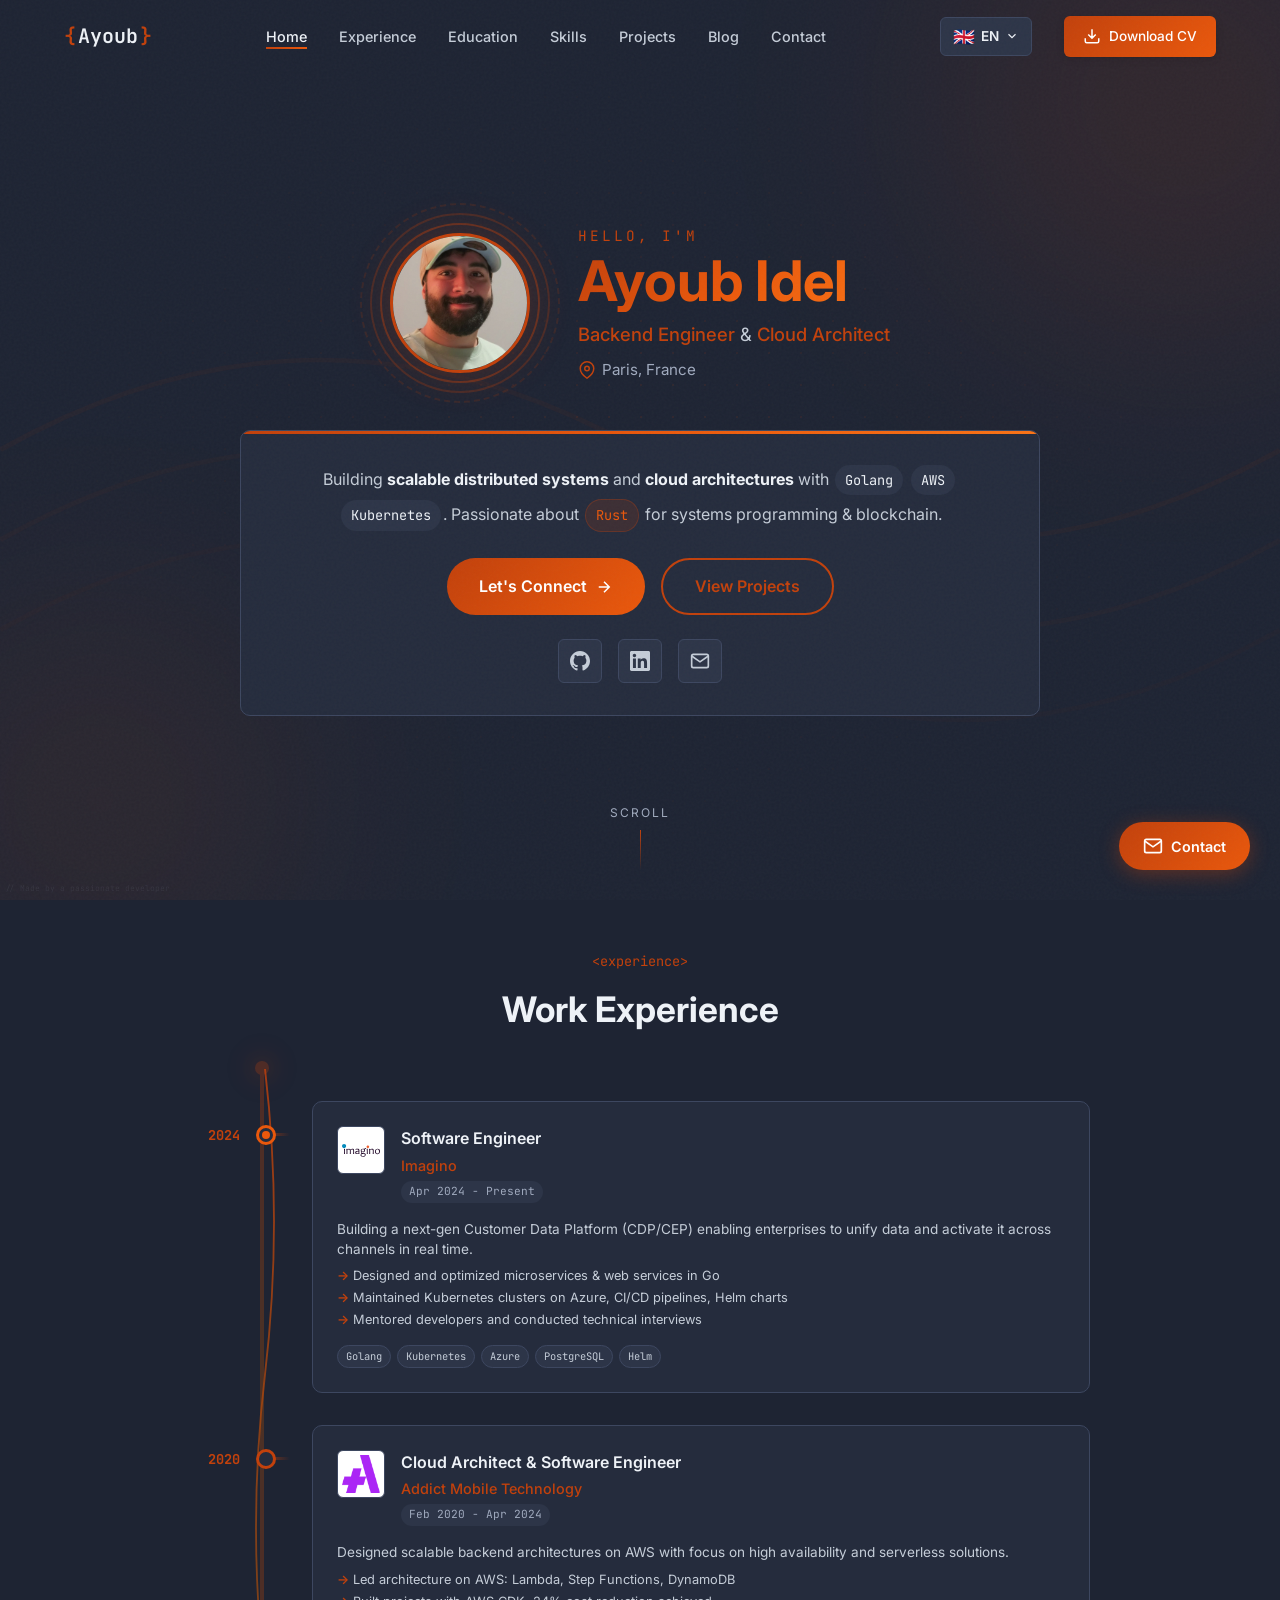
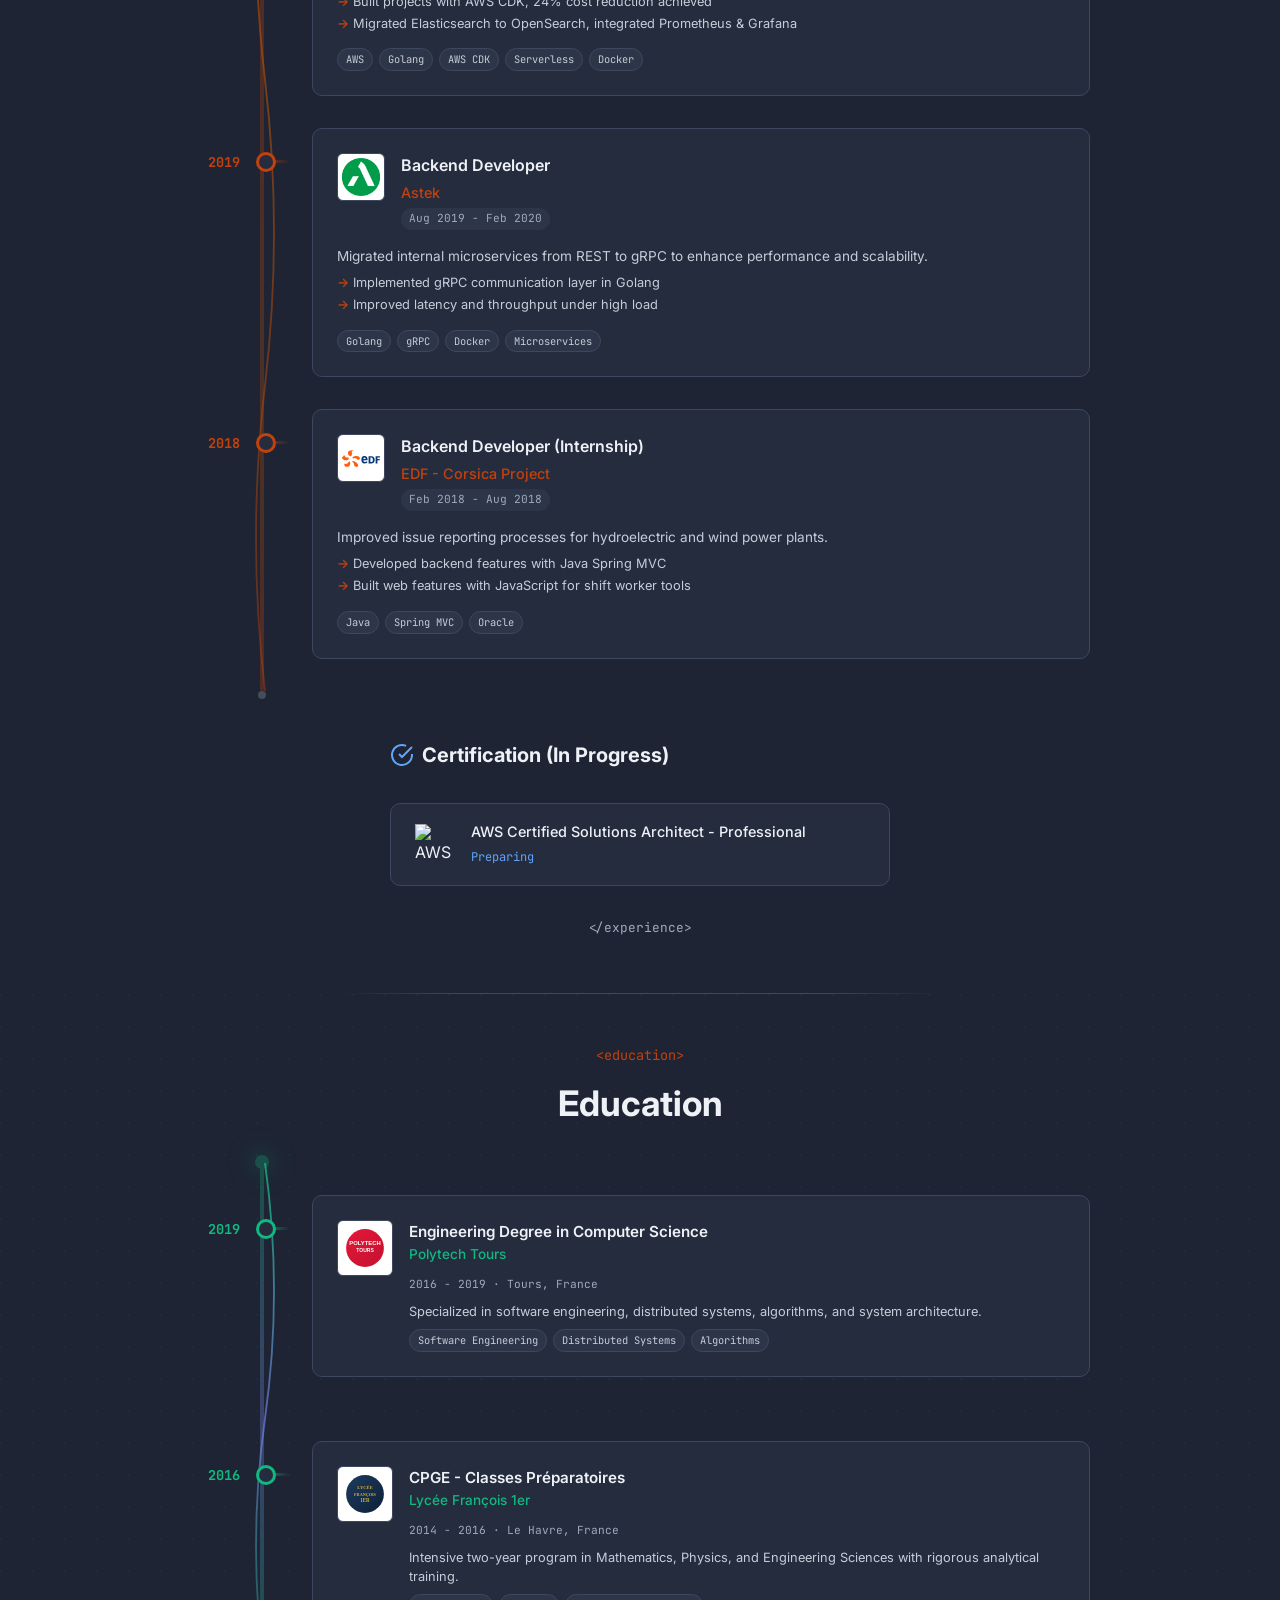
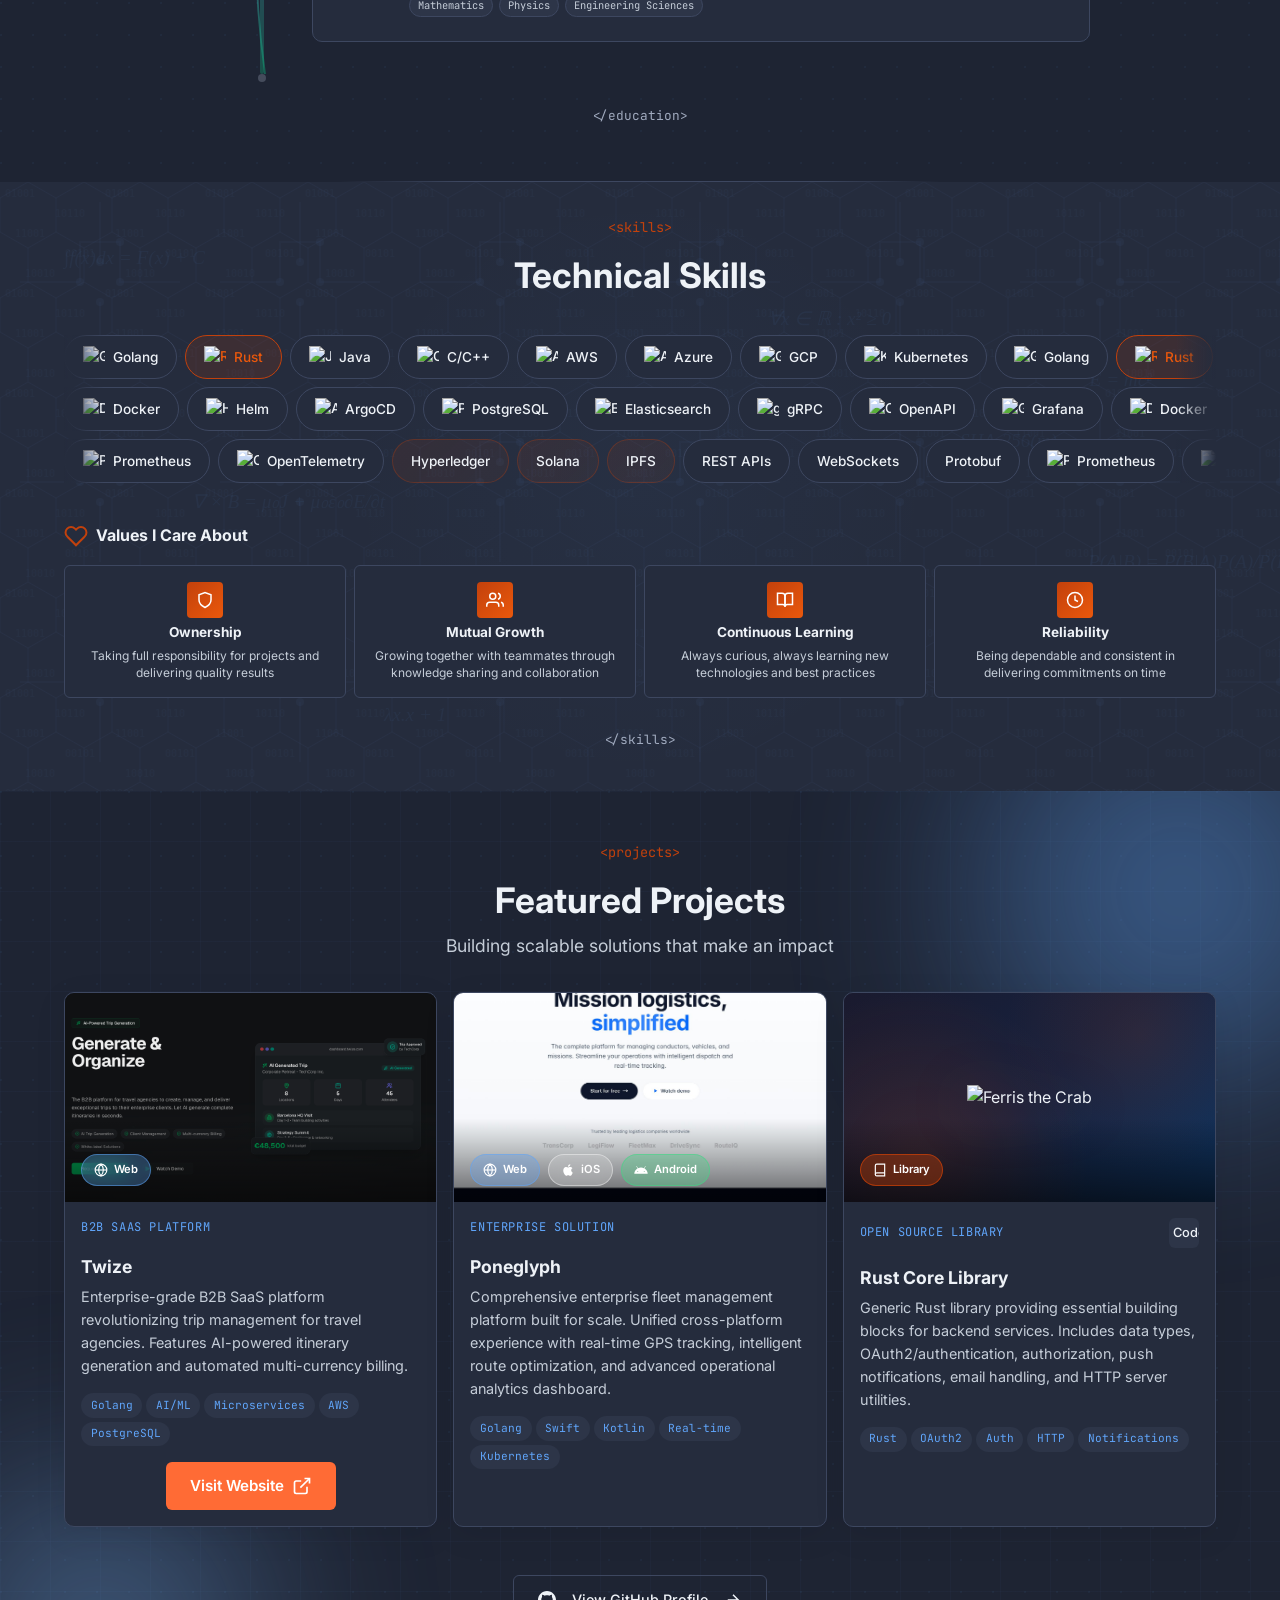
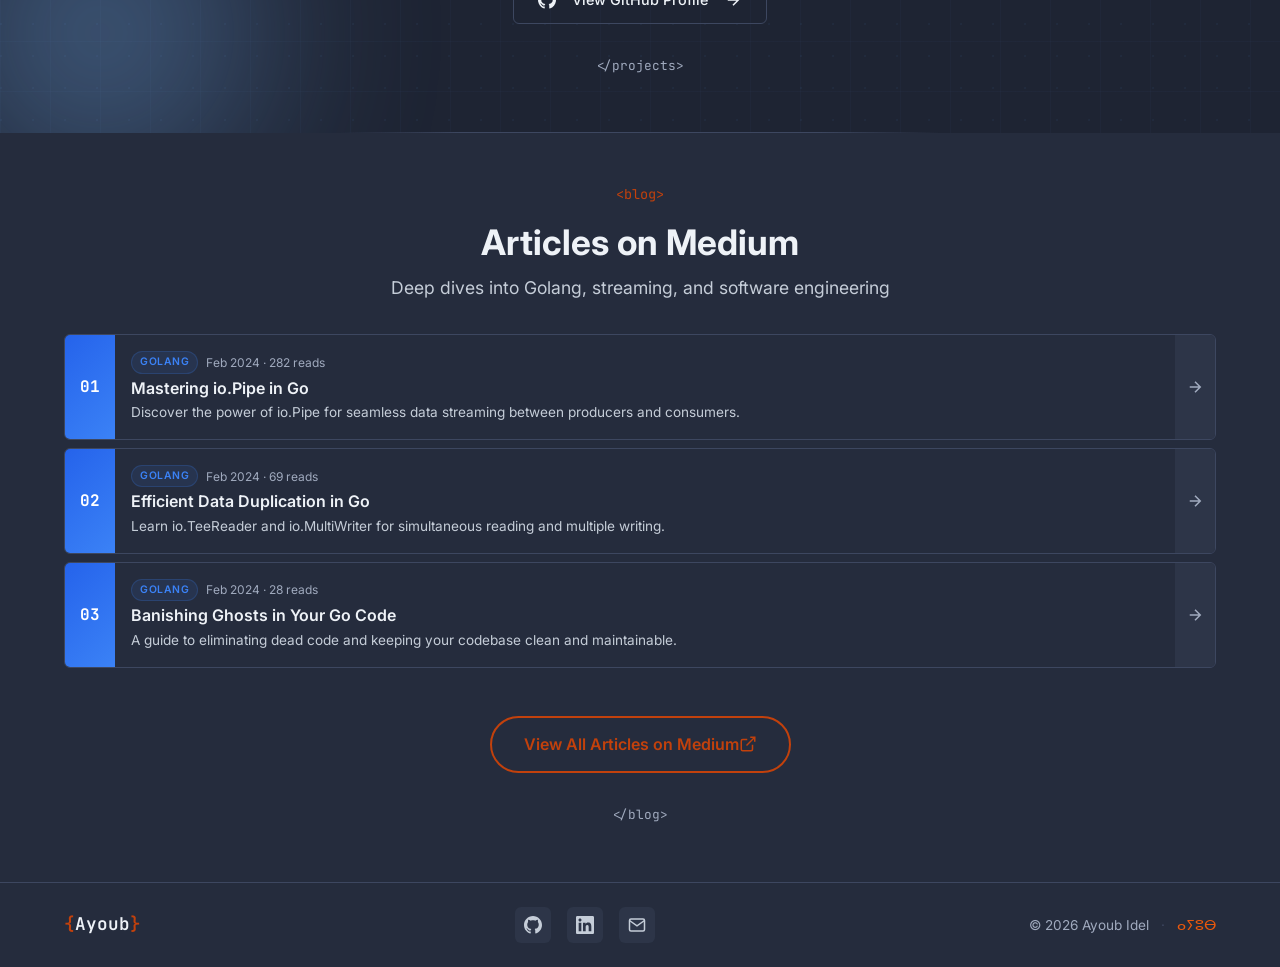
==== commit c2b00cf8: "remove achievement" ====
--- a/index.html
+++ b/index.html
@@ -1218,17 +1218,6 @@
 
     <div class="matrix-rain" id="matrixRain"></div>
 
-    <div class="achievement" id="achievement">
-        <div class="achievement-icon">🏆</div>
-        <div class="achievement-content">
-            <h4>ACHIEVEMENT UNLOCKED</h4>
-            <p id="achievementText">Explorer</p>
-        </div>
-    </div>
-
-    <!-- Hidden trigger (corner click) -->
-    <div id="hiddenTrigger" style="position: fixed; bottom: 10px; right: 10px; width: 20px; height: 20px; opacity: 0; cursor: default;" data-clicks="0"></div>
-
     <script src="js/main.js"></script>
 </body>
 </html>
--- a/css/style.css
+++ b/css/style.css
@@ -4440,49 +4440,6 @@
     to { transform: translateY(calc(100vh + 100%)); }
 }
 
-/* Achievement unlocked notification */
-.achievement {
-    position: fixed;
-    top: 100px;
-    right: -400px;
-    background: linear-gradient(135deg, var(--bg-card), var(--bg-tertiary));
-    border: 1px solid var(--accent-primary);
-    border-radius: var(--radius-lg);
-    padding: var(--space-lg);
-    display: flex;
-    align-items: center;
-    gap: var(--space-md);
-    z-index: 10001;
-    transition: right 0.5s cubic-bezier(0.34, 1.56, 0.64, 1);
-    box-shadow: 0 10px 40px rgba(96, 165, 250, 0.3);
-}
-
-.achievement.show {
-    right: 20px;
-}
-
-.achievement-icon {
-    width: 50px;
-    height: 50px;
-    background: var(--accent-gradient);
-    border-radius: 50%;
-    display: flex;
-    align-items: center;
-    justify-content: center;
-    font-size: 1.5rem;
-}
-
-.achievement-content h4 {
-    color: var(--accent-primary);
-    font-size: 0.85rem;
-    margin-bottom: 2px;
-}
-
-.achievement-content p {
-    color: var(--text-primary);
-    font-weight: 600;
-}
-
 /* Glitch effect for easter eggs */
 .glitch-active {
     animation: glitch-text 0.3s ease infinite;
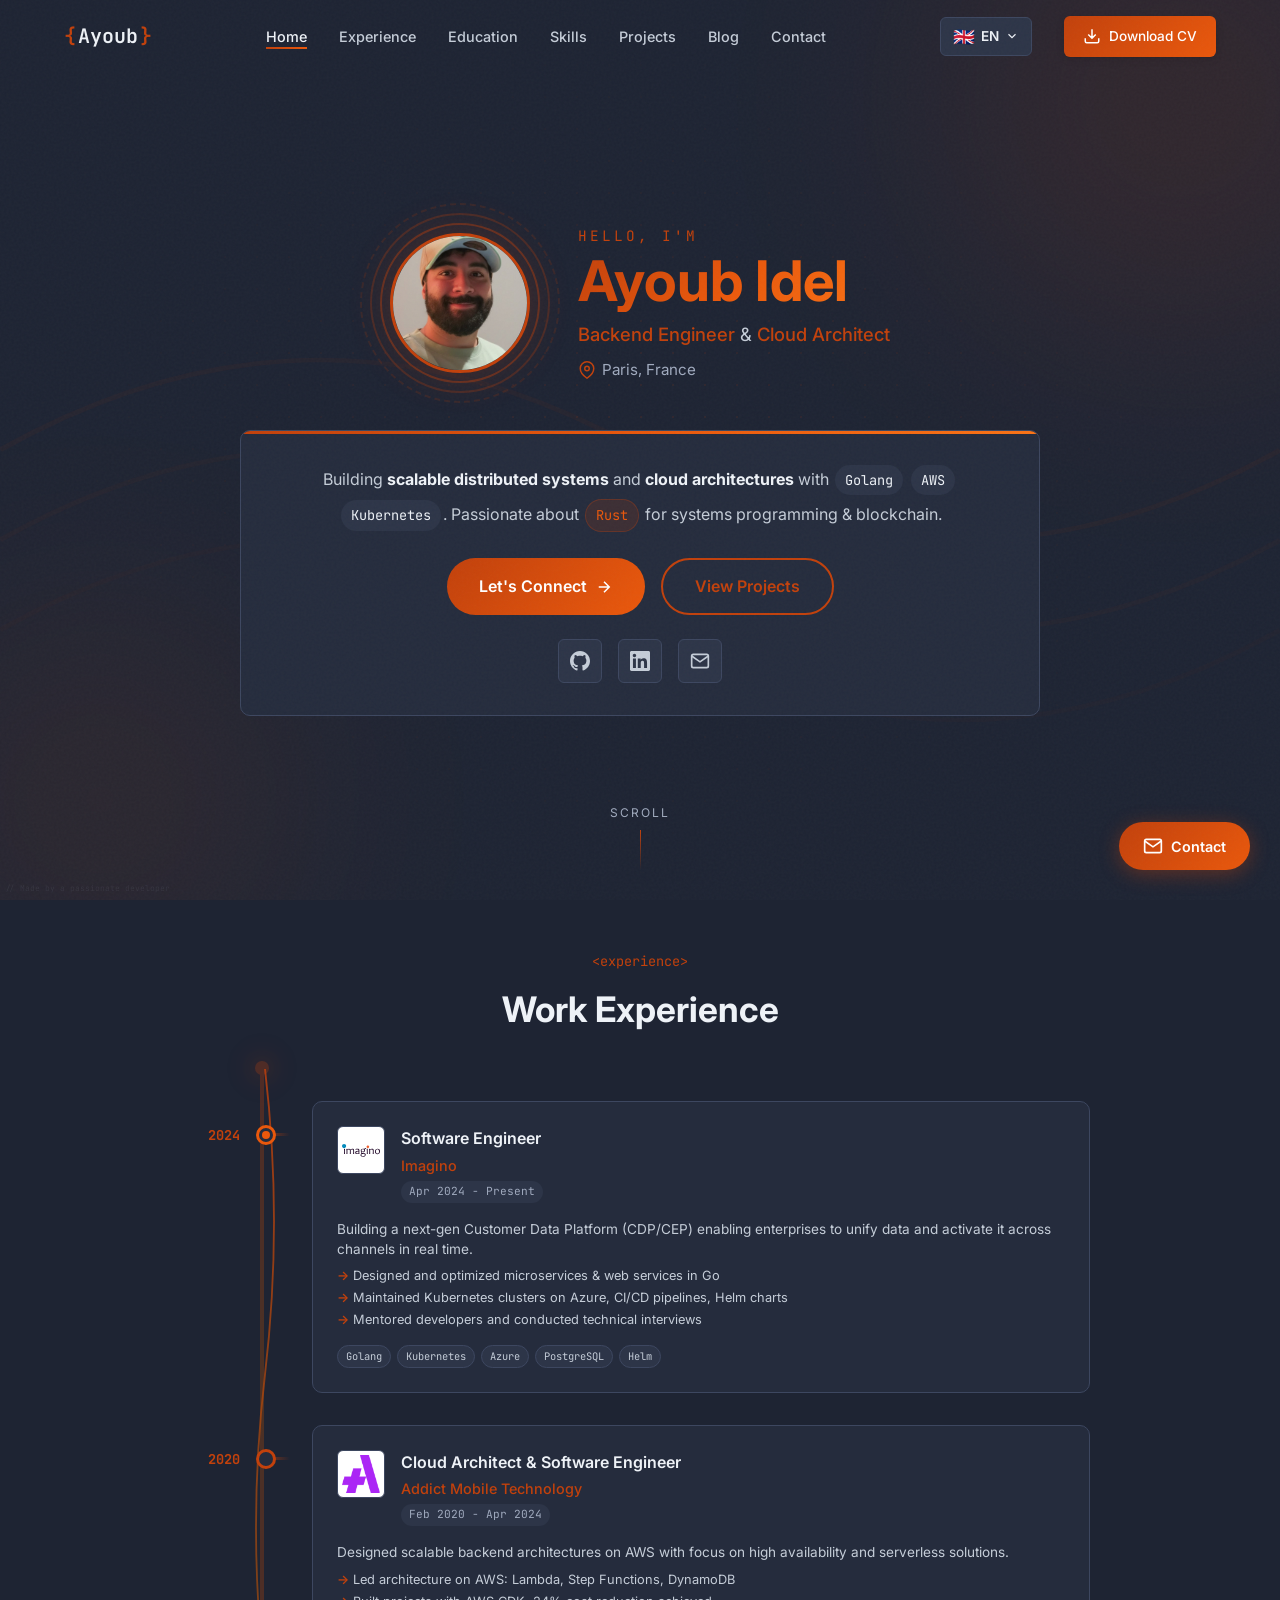
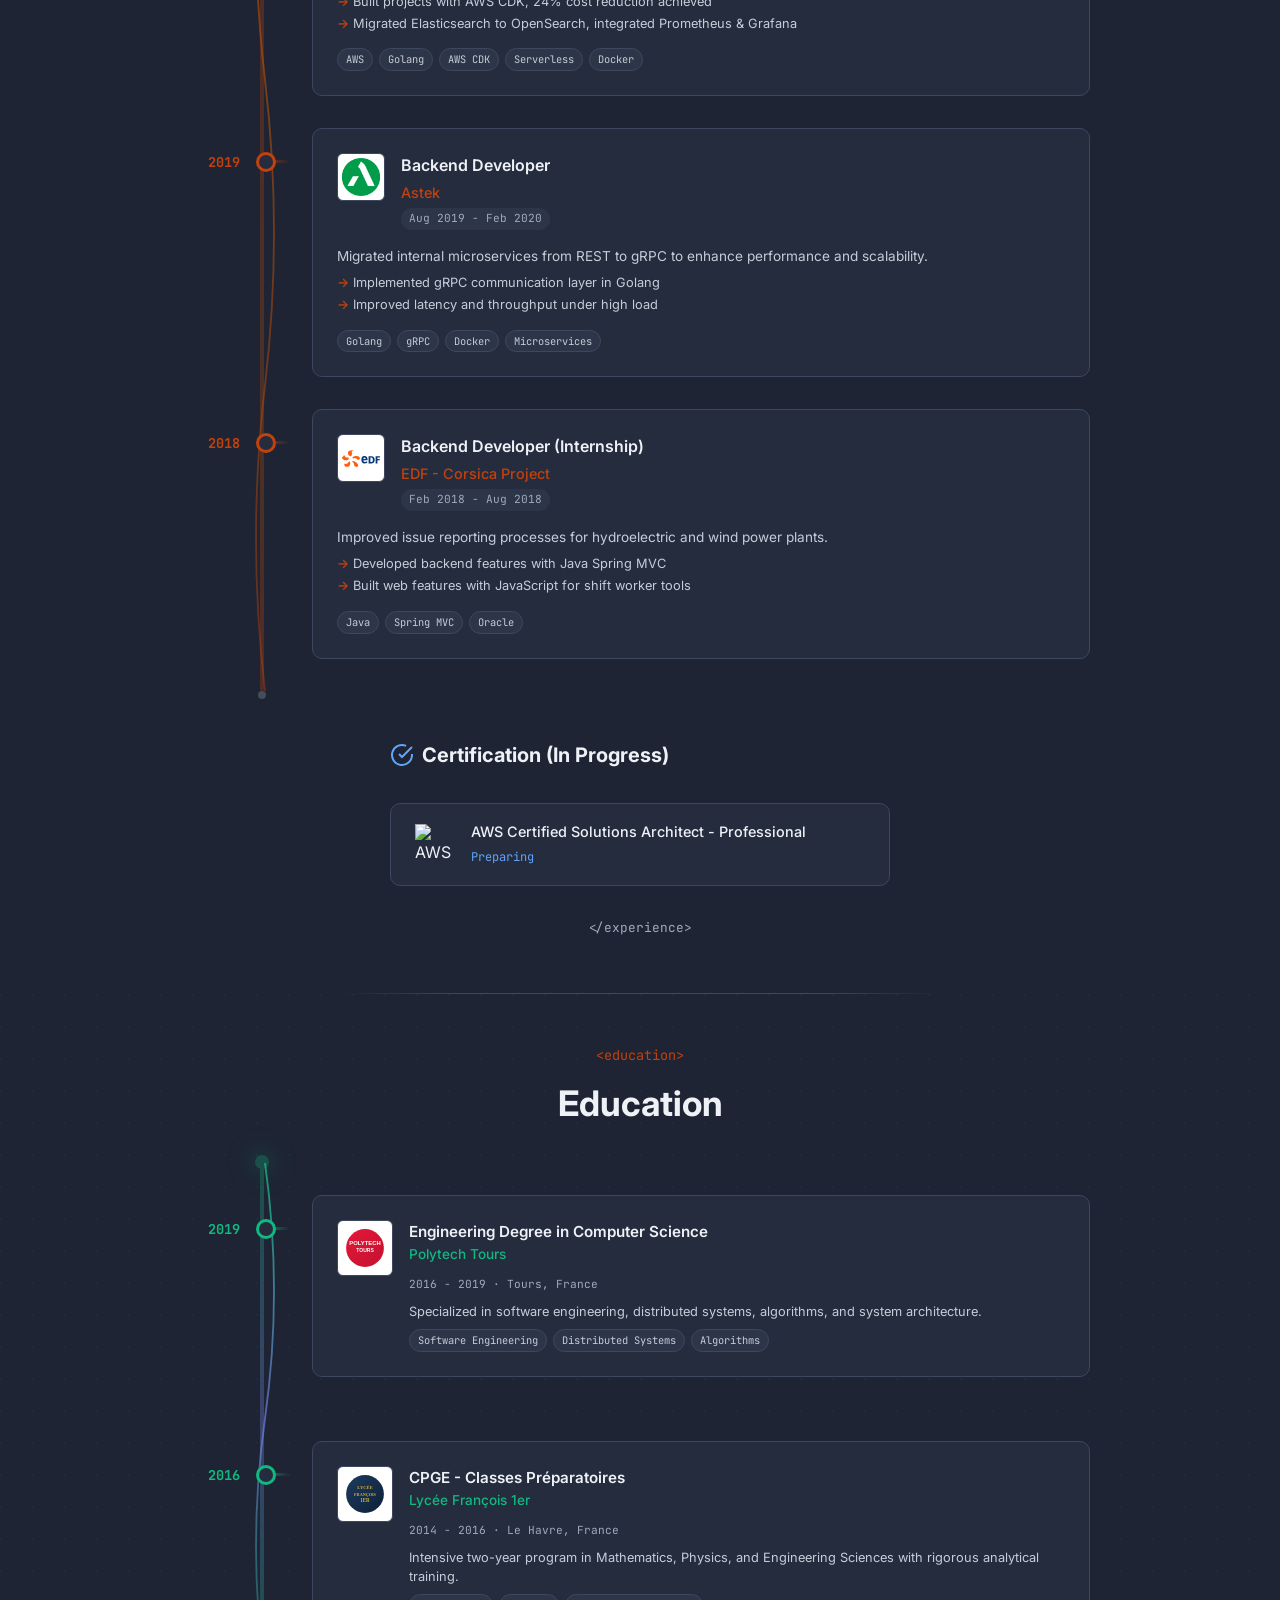
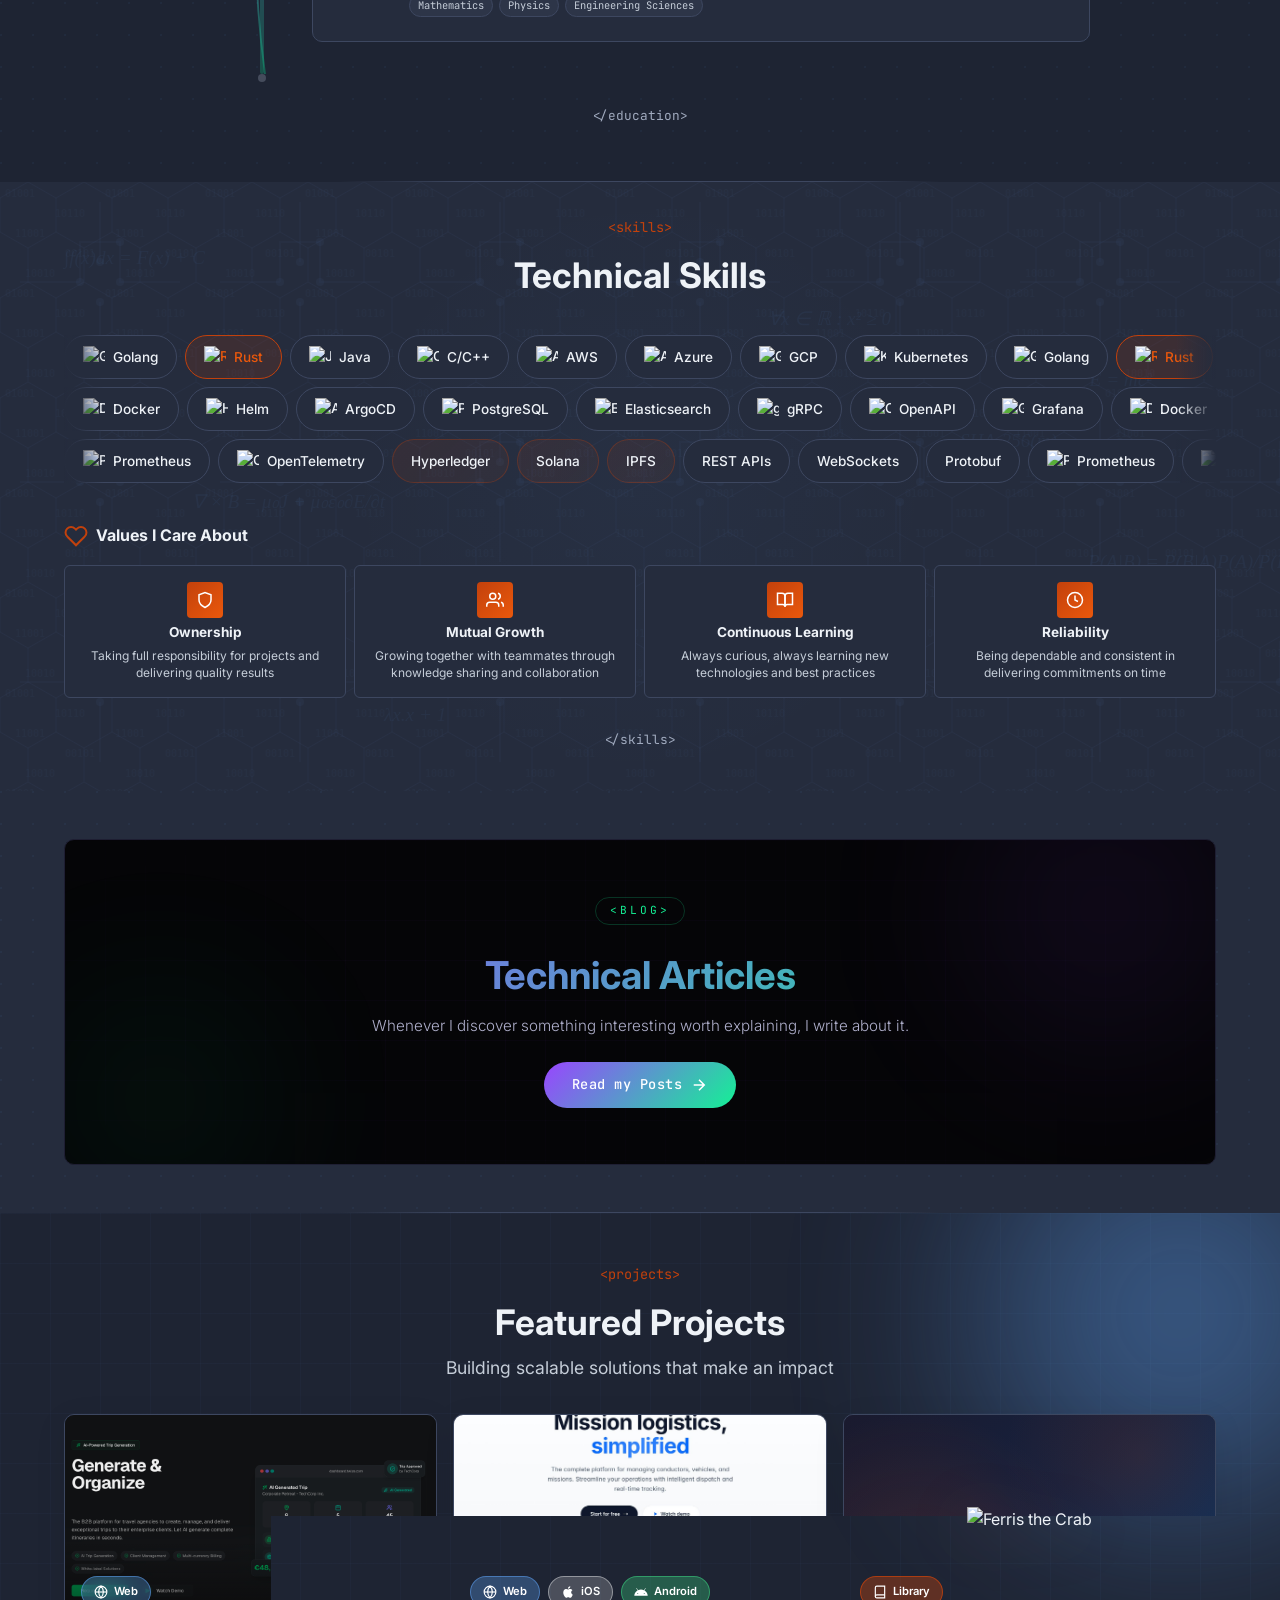
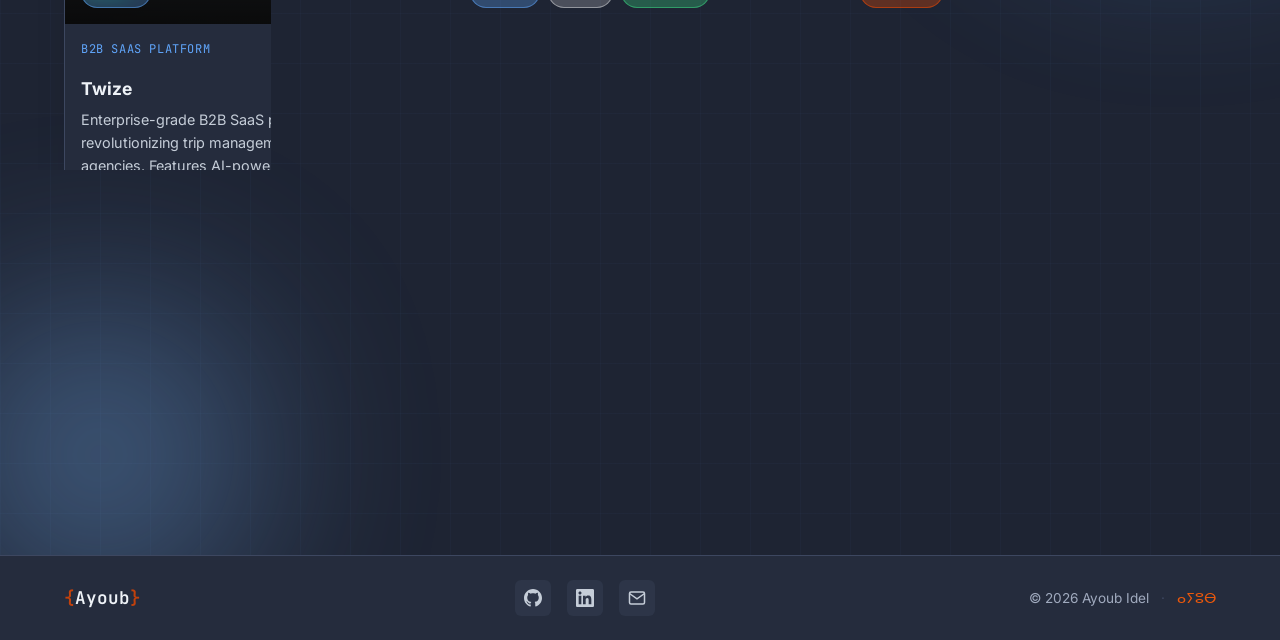
==== commit 66d14ca9: "add blogs" ====
--- a/index.html
+++ b/index.html
@@ -51,7 +51,7 @@
                 <li><a href="#education" class="nav-link" data-i18n="nav_education">Education</a></li>
                 <li><a href="#skills" class="nav-link" data-i18n="nav_skills">Skills</a></li>
                 <li><a href="#projects" class="nav-link" data-i18n="nav_projects">Projects</a></li>
-                <li><a href="#blog" class="nav-link" data-i18n="nav_blog">Blog</a></li>
+                <li><a href="blog/" class="nav-link" data-i18n="nav_blog">Blog</a></li>
                 <li><a href="#" class="nav-link" data-i18n="nav_contact" onclick="openContactModal(); return false;">Contact</a></li>
             </ul>
 
@@ -788,6 +788,28 @@
         </div>
     </section>
 
+    <!-- Blog Section -->
+    <section id="blog" class="section blog">
+        <div class="container">
+            <a href="blog/" class="blog-banner">
+                <div class="blog-banner-bg">
+                    <div class="blog-banner-grid"></div>
+                    <div class="blog-banner-glow blog-banner-glow-1"></div>
+                    <div class="blog-banner-glow blog-banner-glow-2"></div>
+                </div>
+                <div class="blog-banner-content">
+                    <span class="blog-banner-tag">&lt;blog&gt;</span>
+                    <h2 class="blog-banner-title">Technical Articles</h2>
+                    <p class="blog-banner-desc">Whenever I discover something interesting worth explaining, I write about it.</p>
+                    <span class="blog-banner-btn">
+                        Read my Posts
+                        <svg viewBox="0 0 24 24" fill="none" stroke="currentColor" stroke-width="2" width="18" height="18"><path d="M5 12h14M12 5l7 7-7 7"></path></svg>
+                    </span>
+                </div>
+            </a>
+        </div>
+    </section>
+
     <!-- Projects Section -->
     <section id="projects" class="section projects">
         <div class="projects-bg">
@@ -971,101 +993,6 @@
         </div>
     </section>
 
-    <!-- Blog Section -->
-    <section id="blog" class="section blog">
-        <div class="container">
-            <div class="section-header">
-                <span class="section-tag">&lt;blog&gt;</span>
-                <h2 class="section-title" data-i18n="blog_title">Articles on Medium</h2>
-                <p class="section-subtitle" data-i18n="blog_subtitle">Deep dives into Golang, streaming, and software engineering</p>
-            </div>
-
-            <div class="articles-container">
-                <article class="article-card">
-                    <div class="article-number">01</div>
-                    <div class="article-content">
-                        <div class="article-header">
-                            <span class="article-tag">Golang</span>
-                            <span class="article-meta">Feb 2024 · 282 reads</span>
-                        </div>
-                        <h3 class="article-title">
-                            <a href="https://medium.com/@pskshksh/mastering-io-pipe-in-go-ca8686150b5e" target="_blank" rel="noopener">
-                                Mastering io.Pipe in Go
-                            </a>
-                        </h3>
-                        <p class="article-excerpt">
-                            Discover the power of io.Pipe for seamless data streaming between producers and consumers.
-                        </p>
-                    </div>
-                    <a href="https://medium.com/@pskshksh/mastering-io-pipe-in-go-ca8686150b5e" target="_blank" rel="noopener" class="article-arrow">
-                        <svg viewBox="0 0 24 24" fill="none" stroke="currentColor" stroke-width="2">
-                            <path d="M5 12h14M12 5l7 7-7 7"></path>
-                        </svg>
-                    </a>
-                </article>
-
-                <article class="article-card">
-                    <div class="article-number">02</div>
-                    <div class="article-content">
-                        <div class="article-header">
-                            <span class="article-tag">Golang</span>
-                            <span class="article-meta">Feb 2024 · 69 reads</span>
-                        </div>
-                        <h3 class="article-title">
-                            <a href="https://medium.com/@pskshksh/efficient-data-duplication-in-go-simultaneous-reading-and-multiple-writing-d7afe0e7727a" target="_blank" rel="noopener">
-                                Efficient Data Duplication in Go
-                            </a>
-                        </h3>
-                        <p class="article-excerpt">
-                            Learn io.TeeReader and io.MultiWriter for simultaneous reading and multiple writing.
-                        </p>
-                    </div>
-                    <a href="https://medium.com/@pskshksh/efficient-data-duplication-in-go-simultaneous-reading-and-multiple-writing-d7afe0e7727a" target="_blank" rel="noopener" class="article-arrow">
-                        <svg viewBox="0 0 24 24" fill="none" stroke="currentColor" stroke-width="2">
-                            <path d="M5 12h14M12 5l7 7-7 7"></path>
-                        </svg>
-                    </a>
-                </article>
-
-                <article class="article-card">
-                    <div class="article-number">03</div>
-                    <div class="article-content">
-                        <div class="article-header">
-                            <span class="article-tag">Golang</span>
-                            <span class="article-meta">Feb 2024 · 28 reads</span>
-                        </div>
-                        <h3 class="article-title">
-                            <a href="https://medium.com/@pskshksh/banishing-the-ghosts-in-your-go-code-a-friendly-guide-to-eliminating-dead-code-bfd8f3b0984f" target="_blank" rel="noopener">
-                                Banishing Ghosts in Your Go Code
-                            </a>
-                        </h3>
-                        <p class="article-excerpt">
-                            A guide to eliminating dead code and keeping your codebase clean and maintainable.
-                        </p>
-                    </div>
-                    <a href="https://medium.com/@pskshksh/banishing-the-ghosts-in-your-go-code-a-friendly-guide-to-eliminating-dead-code-bfd8f3b0984f" target="_blank" rel="noopener" class="article-arrow">
-                        <svg viewBox="0 0 24 24" fill="none" stroke="currentColor" stroke-width="2">
-                            <path d="M5 12h14M12 5l7 7-7 7"></path>
-                        </svg>
-                    </a>
-                </article>
-            </div>
-
-            <div class="blog-cta">
-                <a href="https://medium.com/@pskshksh" target="_blank" rel="noopener" class="btn-rust-secondary">
-                    <span data-i18n="view_all_articles">View All on Medium</span>
-                    <svg viewBox="0 0 24 24" fill="none" stroke="currentColor" stroke-width="2" width="18" height="18">
-                        <path d="M18 13v6a2 2 0 0 1-2 2H5a2 2 0 0 1-2-2V8a2 2 0 0 1 2-2h6"></path>
-                        <polyline points="15 3 21 3 21 9"></polyline>
-                        <line x1="10" y1="14" x2="21" y2="3"></line>
-                    </svg>
-                </a>
-            </div>
-
-            <span class="section-tag section-tag-close">&lt;/blog&gt;</span>
-        </div>
-    </section>
-
     <!-- Contact Section -->
     <!-- Contact Popup Modal -->
     <div class="contact-modal" id="contactModal">
--- a/css/style.css
+++ b/css/style.css
@@ -3567,6 +3567,135 @@
     margin-top: var(--space-2xl);
 }
 
+.blog-banner {
+    display: block;
+    position: relative;
+    border-radius: var(--radius-lg);
+    overflow: hidden;
+    text-decoration: none;
+    color: #e4e4f0;
+    background: #050507;
+    border: 1px solid #1e1e32;
+    transition: border-color 0.3s, box-shadow 0.3s, transform 0.3s;
+}
+
+.blog-banner:hover {
+    border-color: #9945FF;
+    box-shadow: 0 0 60px rgba(153, 69, 255, 0.15), 0 0 120px rgba(20, 241, 149, 0.06);
+    transform: translateY(-3px);
+}
+
+.blog-banner-bg {
+    position: absolute;
+    inset: 0;
+    pointer-events: none;
+}
+
+.blog-banner-grid {
+    position: absolute;
+    inset: 0;
+    background-image:
+        linear-gradient(rgba(153, 69, 255, 0.04) 1px, transparent 1px),
+        linear-gradient(90deg, rgba(153, 69, 255, 0.04) 1px, transparent 1px);
+    background-size: 40px 40px;
+    mask-image: radial-gradient(ellipse 80% 80% at 50% 50%, black, transparent);
+}
+
+.blog-banner-glow {
+    position: absolute;
+    border-radius: 50%;
+    filter: blur(80px);
+    opacity: 0.5;
+    transition: opacity 0.4s;
+}
+
+.blog-banner:hover .blog-banner-glow { opacity: 0.8; }
+
+.blog-banner-glow-1 {
+    width: 300px;
+    height: 300px;
+    top: -80px;
+    right: -40px;
+    background: rgba(153, 69, 255, 0.15);
+}
+
+.blog-banner-glow-2 {
+    width: 250px;
+    height: 250px;
+    bottom: -60px;
+    left: -30px;
+    background: rgba(20, 241, 149, 0.1);
+}
+
+.blog-banner-content {
+    position: relative;
+    z-index: 1;
+    text-align: center;
+    padding: 56px 32px;
+}
+
+.blog-banner-tag {
+    font-family: var(--font-mono);
+    font-size: 0.7rem;
+    letter-spacing: 3px;
+    text-transform: uppercase;
+    color: #14F195;
+    display: inline-block;
+    padding: 4px 14px;
+    border: 1px solid rgba(20, 241, 149, 0.2);
+    border-radius: 100px;
+    margin-bottom: 20px;
+}
+
+.blog-banner-title {
+    font-size: clamp(1.6rem, 3.5vw, 2.4rem);
+    font-weight: 700;
+    margin-bottom: 8px;
+    background: linear-gradient(135deg, #9945FF, #14F195);
+    -webkit-background-clip: text;
+    -webkit-text-fill-color: transparent;
+}
+
+.blog-banner-desc {
+    font-size: 0.95rem;
+    color: #b0b0cc;
+    margin-bottom: 24px;
+    font-weight: 300;
+}
+
+.blog-banner-btn {
+    display: inline-flex;
+    align-items: center;
+    gap: 8px;
+    padding: 12px 28px;
+    border-radius: 100px;
+    font-family: var(--font-mono);
+    font-size: 0.85rem;
+    font-weight: 500;
+    letter-spacing: 0.5px;
+    color: #fff;
+    background: linear-gradient(135deg, #9945FF, #14F195);
+    transition: box-shadow 0.3s;
+}
+
+.blog-banner:hover .blog-banner-btn {
+    box-shadow: 0 0 30px rgba(153, 69, 255, 0.4);
+}
+
+.blog-banner:hover .blog-banner-btn svg {
+    transform: translateX(4px);
+}
+
+.blog-banner-btn svg {
+    transition: transform 0.3s;
+}
+
+@media (max-width: 600px) {
+    .blog-banner-content {
+        padding: 40px 20px;
+    }
+}
+
 /* ============================================
    Contact Section
    ============================================ */
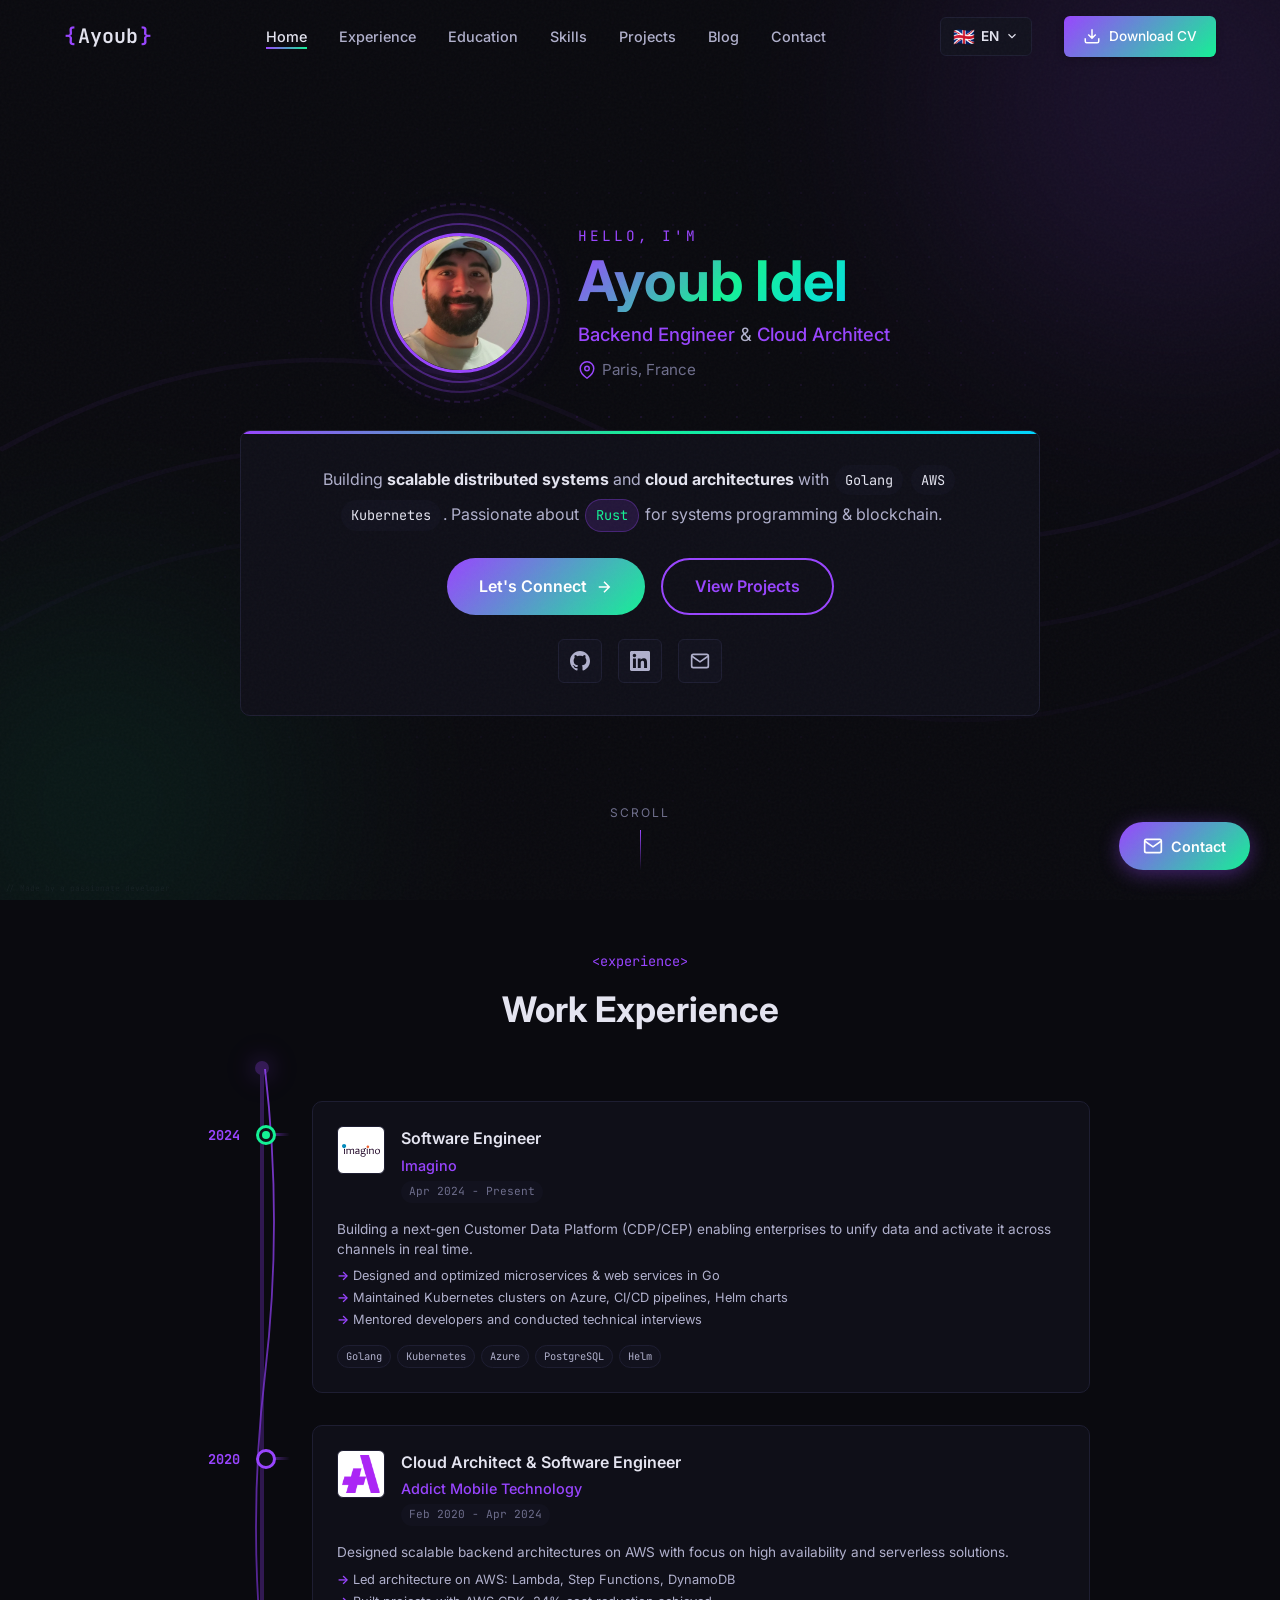
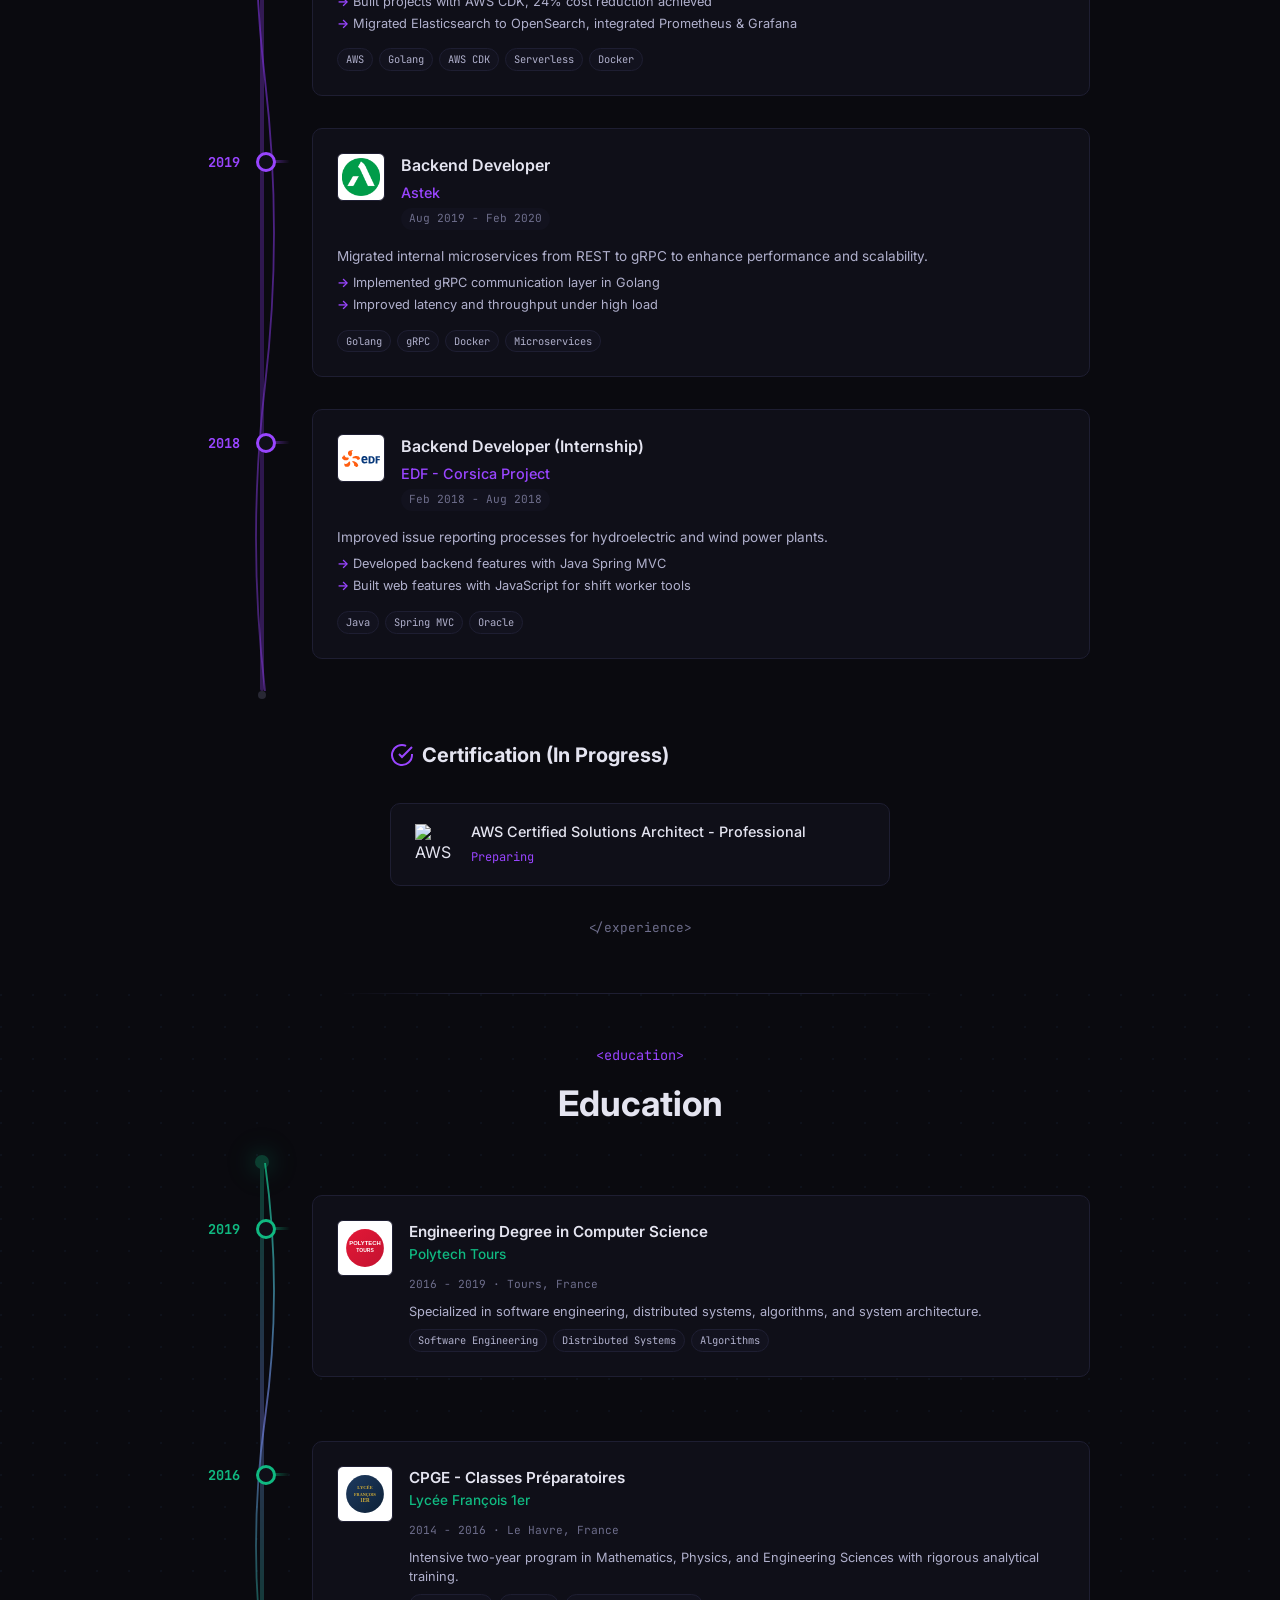
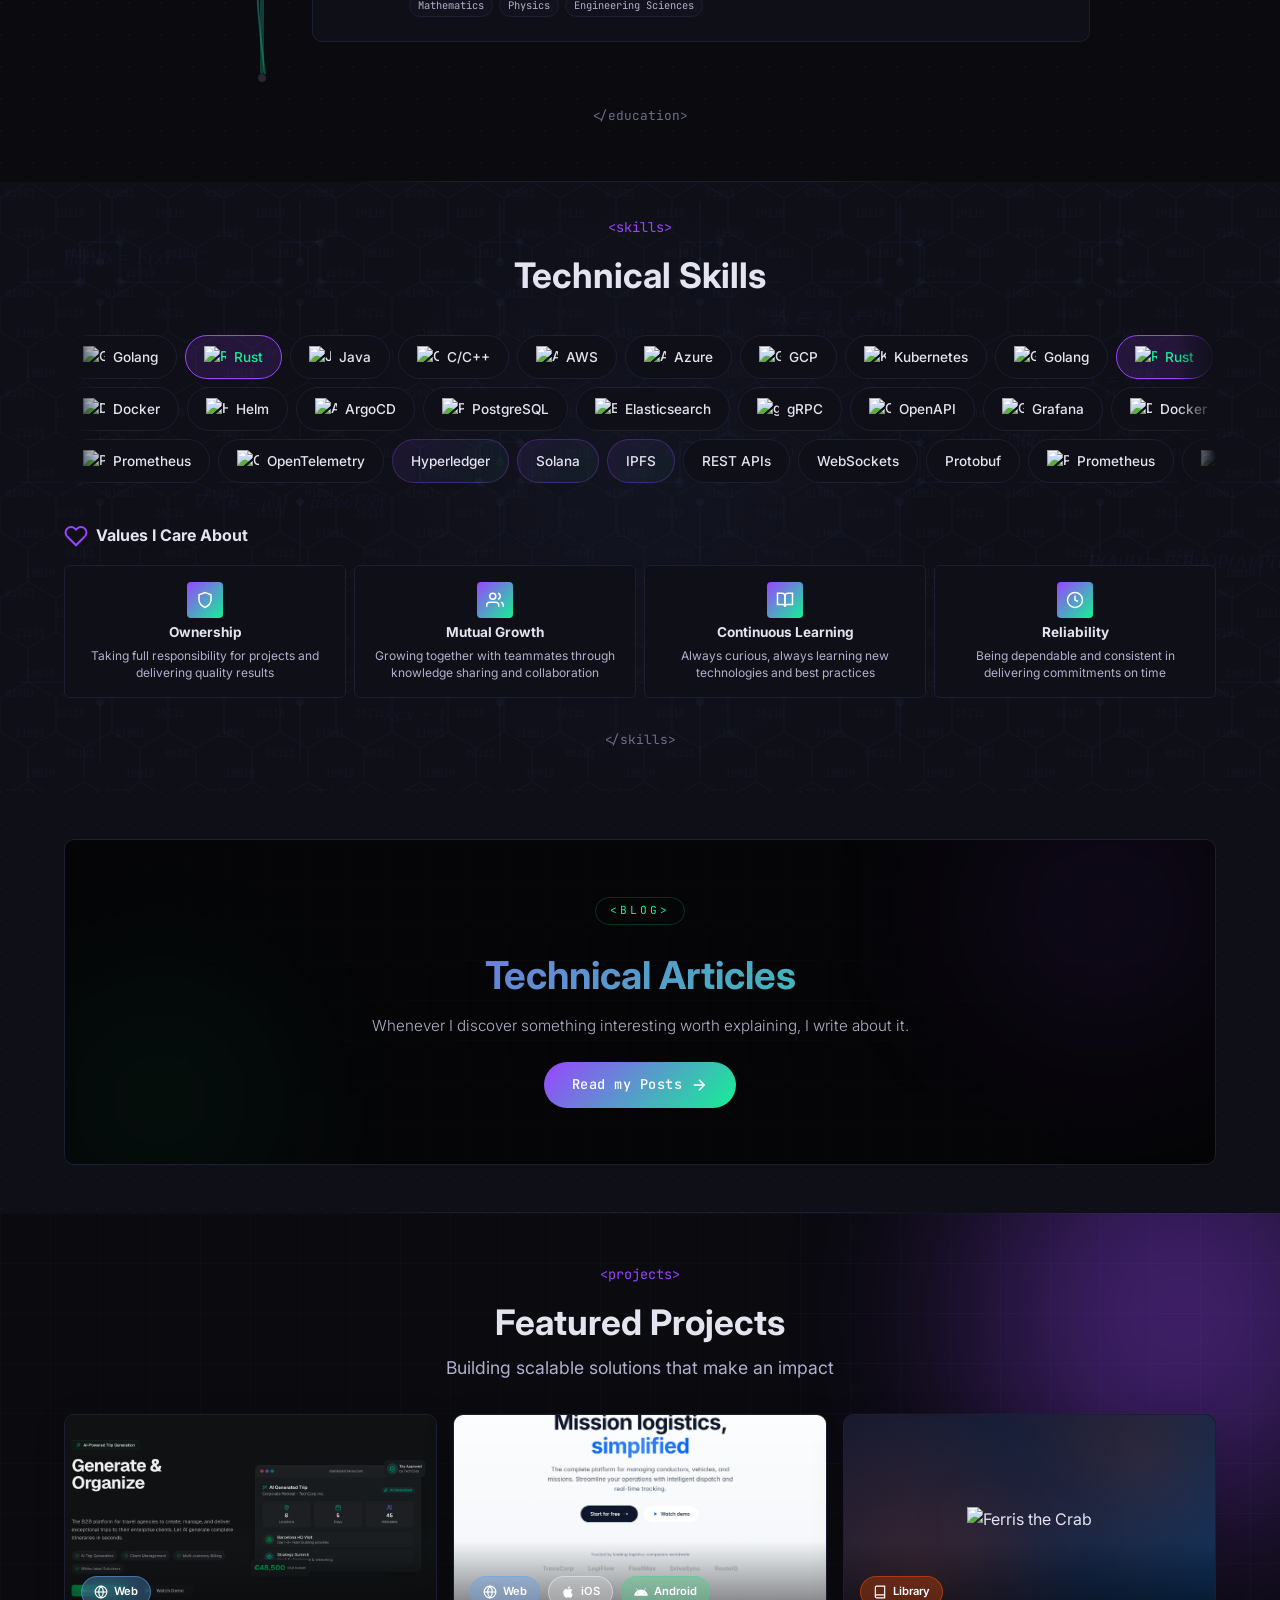
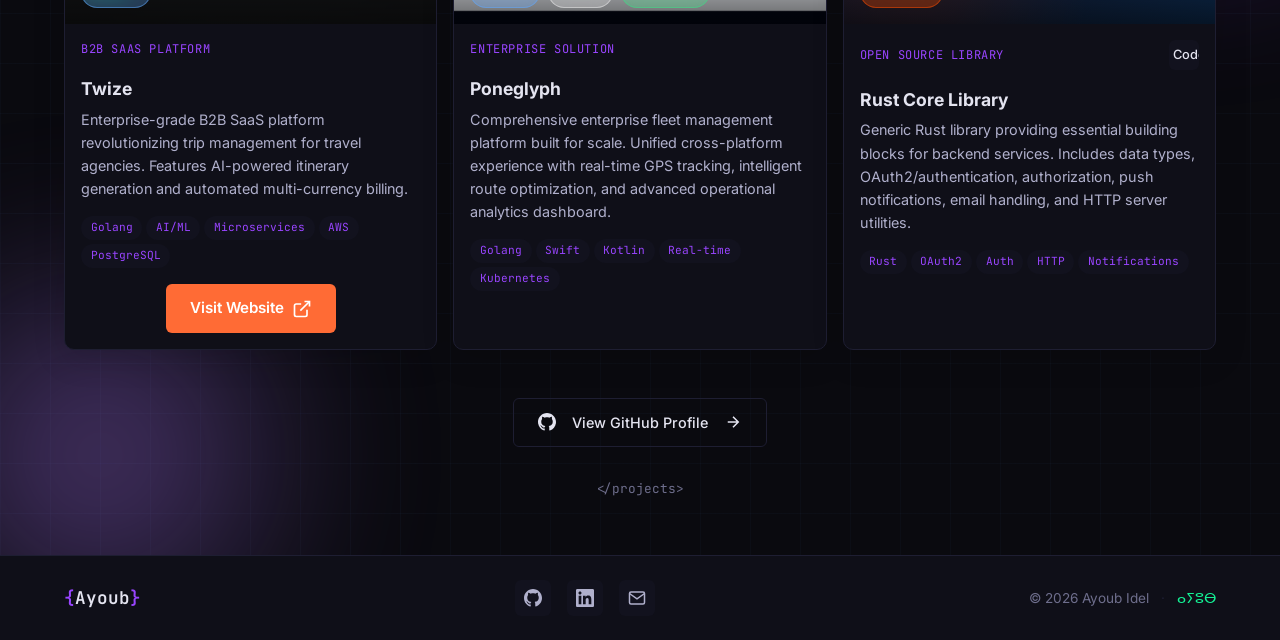
==== commit 4b5248c1: "update style" ====
--- a/index.html
+++ b/index.html
@@ -75,7 +75,7 @@
                         </button>
                     </div>
                 </div>
-                <a href="assets/cv.pdf" download class="btn btn-primary btn-download" onclick="gtag('event', 'download_cv', {'event_category': 'engagement', 'event_label': 'CV Download'});">
+                <a href="assets/cv.pdf" download="ayoub_idel_cv.pdf" class="btn btn-primary btn-download" onclick="gtag('event', 'download_cv', {'event_category': 'engagement', 'event_label': 'CV Download'});">
                     <svg viewBox="0 0 24 24" fill="none" stroke="currentColor" stroke-width="2">
                         <path d="M21 15v4a2 2 0 0 1-2 2H5a2 2 0 0 1-2-2v-4M7 10l5 5 5-5M12 15V3"></path>
                     </svg>
@@ -92,9 +92,9 @@
             <div class="rust-orb rust-orb-1"></div>
             <div class="rust-orb rust-orb-2"></div>
             <svg class="rust-lines" viewBox="0 0 100 100" preserveAspectRatio="none">
-                <path d="M0 50 Q25 30 50 50 T100 50" stroke="rgba(194,65,12,0.1)" fill="none" stroke-width="0.5"/>
-                <path d="M0 60 Q25 40 50 60 T100 60" stroke="rgba(194,65,12,0.08)" fill="none" stroke-width="0.5"/>
-                <path d="M0 70 Q25 50 50 70 T100 70" stroke="rgba(194,65,12,0.05)" fill="none" stroke-width="0.5"/>
+                <path d="M0 50 Q25 30 50 50 T100 50" stroke="rgba(153,69,255,0.1)" fill="none" stroke-width="0.5"/>
+                <path d="M0 60 Q25 40 50 60 T100 60" stroke="rgba(153,69,255,0.08)" fill="none" stroke-width="0.5"/>
+                <path d="M0 70 Q25 50 50 70 T100 70" stroke="rgba(153,69,255,0.05)" fill="none" stroke-width="0.5"/>
             </svg>
         </div>
 
@@ -182,9 +182,9 @@
                 <svg class="timeline-snake" viewBox="0 0 100 800" preserveAspectRatio="none">
                     <defs>
                         <linearGradient id="snakeGradient" x1="0%" y1="0%" x2="0%" y2="100%">
-                            <stop offset="0%" stop-color="#c2410c" stop-opacity="0.8"/>
-                            <stop offset="50%" stop-color="#b45309" stop-opacity="0.6"/>
-                            <stop offset="100%" stop-color="#c2410c" stop-opacity="0.4"/>
+                            <stop offset="0%" stop-color="#9945FF" stop-opacity="0.8"/>
+                            <stop offset="50%" stop-color="#7b32d9" stop-opacity="0.6"/>
+                            <stop offset="100%" stop-color="#9945FF" stop-opacity="0.4"/>
                         </linearGradient>
                     </defs>
                     <path class="snake-path" d="M50 0 Q80 100 50 200 Q20 300 50 400 Q80 500 50 600 Q20 700 50 800"
--- a/css/style.css
+++ b/css/style.css
@@ -1,30 +1,30 @@
 /* ============================================
-   CSS Variables - Professional Light Gray & Blue Color Scheme
+   CSS Variables - Dark Theme with Purple/Green/Cyan Accents
    ============================================ */
 :root {
-    /* Gray Scale - Much Lighter, Professional Tones */
-    --gray-950: #1a1f2e;
-    --gray-900: #1e2433;
-    --gray-850: #252c3d;
-    --gray-800: #2d3548;
-    --gray-700: #3d4760;
-    --gray-600: #5a6580;
-    --gray-500: #7a869e;
-    --gray-400: #a0aabe;
-    --gray-300: #c5cdd8;
-    --gray-200: #dde3eb;
-    --gray-100: #eef2f7;
-    --gray-50: #f7f9fc;
-
-    /* Blue Accent Scale - Softer Professional Blues */
-    --blue-700: #2563eb;
-    --blue-600: #3b82f6;
-    --blue-500: #60a5fa;
-    --blue-400: #7cb8fc;
-    --blue-300: #a5cbfd;
-    --blue-200: #c9ddfe;
-    --blue-100: #e0edff;
-    --blue-glow: rgba(96, 165, 250, 0.3);
+    /* Gray Scale - Ultra Dark, Blog-Matching Tones */
+    --gray-950: #050507;
+    --gray-900: #0a0a0f;
+    --gray-850: #0f0f18;
+    --gray-800: #12121e;
+    --gray-700: #1e1e32;
+    --gray-600: #2a2a44;
+    --gray-500: #6e6e8c;
+    --gray-400: #6e6e8c;
+    --gray-300: #b0b0cc;
+    --gray-200: #d0d0e0;
+    --gray-100: #e4e4f0;
+    --gray-50: #f0f0f8;
+
+    /* Purple Accent Scale - Solana-Inspired */
+    --blue-700: #6b21a8;
+    --blue-600: #7b32d9;
+    --blue-500: #9945FF;
+    --blue-400: #b07aff;
+    --blue-300: #c9a5ff;
+    --blue-200: #e0d0ff;
+    --blue-100: #f0e8ff;
+    --blue-glow: rgba(153, 69, 255, 0.3);
 
     /* Semantic Colors */
     --bg-primary: var(--gray-900);
@@ -46,7 +46,7 @@
     --border-hover: var(--gray-600);
     --border-accent: var(--blue-500);
 
-    /* Code Colors - Blue-Gray Theme */
+    /* Code Colors - Purple-Gray Theme */
     --code-bg: var(--gray-950);
     --code-keyword: var(--blue-400);
     --code-string: var(--blue-200);
@@ -55,15 +55,15 @@
     --code-function: var(--blue-400);
     --code-comment: var(--gray-500);
 
-    /* Shadows - Ultra Soft, Professional */
-    --shadow-xs: 0 1px 2px rgba(0, 0, 0, 0.08);
-    --shadow-sm: 0 2px 8px rgba(0, 0, 0, 0.1), 0 1px 2px rgba(0, 0, 0, 0.06);
-    --shadow-md: 0 4px 20px rgba(0, 0, 0, 0.12), 0 2px 8px rgba(0, 0, 0, 0.08);
-    --shadow-lg: 0 12px 48px rgba(0, 0, 0, 0.15), 0 4px 16px rgba(0, 0, 0, 0.1);
-    --shadow-xl: 0 20px 60px rgba(0, 0, 0, 0.18), 0 8px 24px rgba(0, 0, 0, 0.12);
-    --shadow-glow: 0 0 50px rgba(59, 130, 246, 0.25);
-    --shadow-card: 0 4px 24px rgba(0, 0, 0, 0.1), 0 2px 8px rgba(0, 0, 0, 0.06);
-    --shadow-soft: 0 8px 32px rgba(0, 0, 0, 0.08);
+    /* Shadows - Ultra Soft */
+    --shadow-xs: 0 1px 2px rgba(0, 0, 0, 0.15);
+    --shadow-sm: 0 2px 8px rgba(0, 0, 0, 0.2), 0 1px 2px rgba(0, 0, 0, 0.12);
+    --shadow-md: 0 4px 20px rgba(0, 0, 0, 0.25), 0 2px 8px rgba(0, 0, 0, 0.15);
+    --shadow-lg: 0 12px 48px rgba(0, 0, 0, 0.3), 0 4px 16px rgba(0, 0, 0, 0.2);
+    --shadow-xl: 0 20px 60px rgba(0, 0, 0, 0.35), 0 8px 24px rgba(0, 0, 0, 0.25);
+    --shadow-glow: 0 0 50px rgba(153, 69, 255, 0.25);
+    --shadow-card: 0 4px 24px rgba(0, 0, 0, 0.2), 0 2px 8px rgba(0, 0, 0, 0.12);
+    --shadow-soft: 0 8px 32px rgba(0, 0, 0, 0.15);
 
     /* Typography */
     --font-sans: 'Inter', -apple-system, BlinkMacSystemFont, 'Segoe UI', sans-serif;
@@ -255,7 +255,7 @@
 }
 
 .logo-bracket {
-    color: #c2410c;
+    color: #9945FF;
 }
 
 .logo-text {
@@ -288,7 +288,7 @@
     left: 0;
     width: 0;
     height: 2px;
-    background: linear-gradient(90deg, #c2410c, #ea580c);
+    background: linear-gradient(90deg, #9945FF, #14F195);
     transition: var(--transition-base);
 }
 
@@ -441,7 +441,7 @@
 }
 
 .btn-primary {
-    background: linear-gradient(135deg, #c2410c, #ea580c);
+    background: linear-gradient(135deg, #9945FF, #14F195);
     color: white;
     box-shadow: var(--shadow-sm);
     position: relative;
@@ -453,7 +453,7 @@
     content: '';
     position: absolute;
     inset: -2px;
-    background: linear-gradient(45deg, #c2410c, #ea580c, #f97316, #c2410c);
+    background: linear-gradient(45deg, #9945FF, #14F195, #00D4FF, #9945FF);
     background-size: 400%;
     border-radius: inherit;
     z-index: -1;
@@ -471,7 +471,7 @@
 
 .btn-primary:hover {
     transform: translateY(-3px);
-    box-shadow: 0 10px 40px rgba(194, 65, 12, 0.4);
+    box-shadow: 0 10px 40px rgba(153, 69, 255, 0.4);
 }
 
 .btn-primary:hover::before {
@@ -497,7 +497,7 @@
 
 .btn-outline:hover {
     background: var(--bg-tertiary);
-    border-color: #c2410c;
+    border-color: #9945FF;
 }
 
 .btn-download {
@@ -891,7 +891,7 @@
     display: inline-block;
     font-family: var(--font-mono);
     font-size: 0.85rem;
-    color: #c2410c;
+    color: #9945FF;
     margin-bottom: var(--space-sm);
 }
 
@@ -940,7 +940,7 @@
     position: absolute;
     inset: 0;
     background-image:
-        radial-gradient(circle at 1px 1px, rgba(194, 65, 12, 0.12) 1px, transparent 0);
+        radial-gradient(circle at 1px 1px, rgba(153, 69, 255, 0.12) 1px, transparent 0);
     background-size: 32px 32px;
     mask-image: radial-gradient(ellipse at center, black 0%, transparent 70%);
 }
@@ -954,7 +954,7 @@
 .rust-orb-1 {
     width: 500px;
     height: 500px;
-    background: #c2410c;
+    background: #9945FF;
     top: -150px;
     right: -150px;
     opacity: 0.12;
@@ -963,7 +963,7 @@
 .rust-orb-2 {
     width: 400px;
     height: 400px;
-    background: #ea580c;
+    background: #14F195;
     bottom: -100px;
     left: -100px;
     opacity: 0.08;
@@ -1009,15 +1009,15 @@
     height: 100%;
     border-radius: 50%;
     object-fit: cover;
-    border: 3px solid #c2410c;
+    border: 3px solid #9945FF;
     position: relative;
     z-index: 2;
-    box-shadow: 0 0 40px rgba(194, 65, 12, 0.3);
+    box-shadow: 0 0 40px rgba(153, 69, 255, 0.3);
 }
 
 .hero-ring {
     position: absolute;
-    border: 2px solid #c2410c;
+    border: 2px solid #9945FF;
     border-radius: 50%;
     animation: ring-float 4s ease-in-out infinite;
 }
@@ -1053,7 +1053,7 @@
 .hero-greeting {
     font-family: var(--font-mono);
     font-size: 0.9rem;
-    color: #c2410c;
+    color: #9945FF;
     text-transform: uppercase;
     letter-spacing: 3px;
     margin-bottom: 4px;
@@ -1063,7 +1063,7 @@
     font-size: clamp(2.2rem, 6vw, 3.5rem);
     font-weight: 700;
     margin: 0 0 8px;
-    background: linear-gradient(135deg, #c2410c 0%, #ea580c 50%, #f97316 100%);
+    background: linear-gradient(135deg, #9945FF 0%, #14F195 50%, #00D4FF 100%);
     -webkit-background-clip: text;
     -webkit-text-fill-color: transparent;
     background-clip: text;
@@ -1077,7 +1077,7 @@
 }
 
 .rust-accent {
-    color: #c2410c;
+    color: #9945FF;
     font-weight: 500;
 }
 
@@ -1091,7 +1091,7 @@
 }
 
 .hero-rust-location svg {
-    color: #c2410c;
+    color: #9945FF;
 }
 
 /* Card section */
@@ -1113,7 +1113,7 @@
     left: 0;
     right: 0;
     height: 3px;
-    background: linear-gradient(90deg, #c2410c, #ea580c, #f97316, #ea580c, #c2410c);
+    background: linear-gradient(90deg, #9945FF, #14F195, #00D4FF, #14F195, #9945FF);
     background-size: 200% 100%;
     animation: rust-gradient-flow 3s linear infinite;
 }
@@ -1147,9 +1147,9 @@
 }
 
 .rust-tech.featured {
-    background: rgba(194, 65, 12, 0.15);
-    color: #ea580c;
-    border: 1px solid rgba(194, 65, 12, 0.3);
+    background: rgba(153, 69, 255, 0.15);
+    color: #14F195;
+    border: 1px solid rgba(153, 69, 255, 0.3);
 }
 
 .rust-tech:hover {
@@ -1168,7 +1168,7 @@
     display: inline-flex;
     align-items: center;
     gap: 8px;
-    background: linear-gradient(135deg, #c2410c, #ea580c);
+    background: linear-gradient(135deg, #9945FF, #14F195);
     color: white;
     padding: 14px 32px;
     border-radius: var(--radius-full);
@@ -1180,7 +1180,7 @@
 
 .btn-rust-primary:hover {
     transform: translateY(-3px);
-    box-shadow: 0 15px 40px rgba(194, 65, 12, 0.4);
+    box-shadow: 0 15px 40px rgba(153, 69, 255, 0.4);
 }
 
 .btn-rust-primary svg {
@@ -1195,17 +1195,17 @@
     display: inline-flex;
     align-items: center;
     background: transparent;
-    color: #c2410c;
+    color: #9945FF;
     padding: 14px 32px;
     border-radius: var(--radius-full);
     font-weight: 600;
     text-decoration: none;
     transition: var(--transition-base);
-    border: 2px solid #c2410c;
+    border: 2px solid #9945FF;
 }
 
 .btn-rust-secondary:hover {
-    background: rgba(194, 65, 12, 0.1);
+    background: rgba(153, 69, 255, 0.1);
     transform: translateY(-3px);
 }
 
@@ -1230,11 +1230,11 @@
 }
 
 .rust-social-link:hover {
-    background: #c2410c;
+    background: #9945FF;
     color: white;
-    border-color: #c2410c;
+    border-color: #9945FF;
     transform: translateY(-4px);
-    box-shadow: 0 10px 25px rgba(194, 65, 12, 0.3);
+    box-shadow: 0 10px 25px rgba(153, 69, 255, 0.3);
 }
 
 .rust-social-link svg {
@@ -1261,7 +1261,7 @@
 .scroll-rust-line {
     width: 1px;
     height: 40px;
-    background: linear-gradient(to bottom, #c2410c, transparent);
+    background: linear-gradient(to bottom, #9945FF, transparent);
     animation: scroll-line 2s ease-in-out infinite;
 }
 
@@ -1323,7 +1323,7 @@
     height: 100%;
     border-radius: 50%;
     object-fit: cover;
-    border: 3px solid #c2410c;
+    border: 3px solid #9945FF;
     position: relative;
     z-index: 2;
 }
@@ -1331,7 +1331,7 @@
 .photo-ring {
     position: absolute;
     inset: -8px;
-    border: 2px solid #c2410c;
+    border: 2px solid #9945FF;
     border-radius: 50%;
     opacity: 0.4;
     animation: ring-pulse 3s ease-in-out infinite;
@@ -1356,7 +1356,7 @@
 .about-greeting {
     font-family: var(--font-mono);
     font-size: 0.85rem;
-    color: #c2410c;
+    color: #9945FF;
     text-transform: uppercase;
     letter-spacing: 2px;
 }
@@ -1365,7 +1365,7 @@
     font-size: 2.5rem;
     font-weight: 700;
     margin: 4px 0 8px;
-    background: linear-gradient(135deg, #c2410c, #ea580c);
+    background: linear-gradient(135deg, #9945FF, #14F195);
     -webkit-background-clip: text;
     -webkit-text-fill-color: transparent;
     background-clip: text;
@@ -1378,7 +1378,7 @@
 }
 
 .rust-highlight {
-    color: #c2410c;
+    color: #9945FF;
     font-weight: 500;
 }
 
@@ -1392,7 +1392,7 @@
 }
 
 .about-location svg {
-    color: #c2410c;
+    color: #9945FF;
 }
 
 /* Main card */
@@ -1413,7 +1413,7 @@
     left: 0;
     right: 0;
     height: 4px;
-    background: linear-gradient(90deg, #c2410c, #ea580c, #b45309);
+    background: linear-gradient(90deg, #9945FF, #14F195, #7b32d9);
 }
 
 .about-card-content {
@@ -1444,9 +1444,9 @@
 }
 
 .tech-badge.rust-badge {
-    background: rgba(194, 65, 12, 0.15);
-    color: #ea580c;
-    border: 1px solid rgba(194, 65, 12, 0.3);
+    background: rgba(153, 69, 255, 0.15);
+    color: #14F195;
+    border: 1px solid rgba(153, 69, 255, 0.3);
 }
 
 /* Highlights */
@@ -1468,7 +1468,7 @@
     display: block;
     font-size: 2rem;
     font-weight: 700;
-    color: #c2410c;
+    color: #9945FF;
     line-height: 1;
 }
 
@@ -1499,7 +1499,7 @@
 
 .about-quote-rust::before {
     content: '"';
-    color: #c2410c;
+    color: #9945FF;
     font-size: 1.5rem;
     font-weight: 700;
     margin-right: 4px;
@@ -1515,7 +1515,7 @@
 }
 
 .btn-rust {
-    background: linear-gradient(135deg, #c2410c, #ea580c);
+    background: linear-gradient(135deg, #9945FF, #14F195);
     color: white;
     padding: 12px 28px;
     border-radius: var(--radius-full);
@@ -1527,22 +1527,22 @@
 
 .btn-rust:hover {
     transform: translateY(-2px);
-    box-shadow: 0 10px 30px rgba(194, 65, 12, 0.3);
+    box-shadow: 0 10px 30px rgba(153, 69, 255, 0.3);
 }
 
 .btn-rust-outline {
     background: transparent;
-    color: #c2410c;
+    color: #9945FF;
     padding: 12px 28px;
     border-radius: var(--radius-full);
     font-weight: 500;
     text-decoration: none;
     transition: var(--transition-base);
-    border: 2px solid #c2410c;
+    border: 2px solid #9945FF;
 }
 
 .btn-rust-outline:hover {
-    background: rgba(194, 65, 12, 0.1);
+    background: rgba(153, 69, 255, 0.1);
 }
 
 /* Mobile responsive */
@@ -1790,11 +1790,11 @@
     bottom: 0;
     width: 4px;
     background: linear-gradient(180deg,
-        #c2410c 0%,
-        #b45309 25%,
-        #c2410c 50%,
-        #b45309 75%,
-        #c2410c 100%
+        #9945FF 0%,
+        #7b32d9 25%,
+        #9945FF 50%,
+        #7b32d9 75%,
+        #9945FF 100%
     );
     border-radius: 4px;
     opacity: 0.3;
@@ -1808,15 +1808,15 @@
     transform: translateX(-50%);
     width: 14px;
     height: 14px;
-    background: #c2410c;
+    background: #9945FF;
     border-radius: 50%;
-    box-shadow: 0 0 20px #c2410c, 0 0 40px #c2410c;
+    box-shadow: 0 0 20px #9945FF, 0 0 40px #9945FF;
     animation: glow-pulse-rust 2s ease-in-out infinite;
 }
 
 @keyframes glow-pulse-rust {
-    0%, 100% { box-shadow: 0 0 20px #c2410c, 0 0 40px #c2410c; }
-    50% { box-shadow: 0 0 30px #c2410c, 0 0 60px #c2410c; }
+    0%, 100% { box-shadow: 0 0 20px #9945FF, 0 0 40px #9945FF; }
+    50% { box-shadow: 0 0 30px #9945FF, 0 0 60px #9945FF; }
 }
 
 .timeline-track::after {
@@ -1850,7 +1850,7 @@
     font-family: var(--font-mono);
     font-size: 0.85rem;
     font-weight: 700;
-    color: #c2410c;
+    color: #9945FF;
     text-align: right;
     padding-top: var(--space-lg);
     position: relative;
@@ -1861,7 +1861,7 @@
     width: 20px;
     height: 20px;
     background: var(--bg-secondary);
-    border: 3px solid #c2410c;
+    border: 3px solid #9945FF;
     border-radius: 50%;
     position: relative;
     margin-top: var(--space-lg);
@@ -1877,19 +1877,19 @@
     transform: translate(-50%, -50%);
     width: 8px;
     height: 8px;
-    background: #c2410c;
+    background: #9945FF;
     border-radius: 50%;
     opacity: 0;
     transition: var(--transition-base);
 }
 
 .exp-node.current {
-    border-color: #ea580c;
+    border-color: #14F195;
     animation: pulse-node-rust 2s ease-in-out infinite;
 }
 
 .exp-node.current::before {
-    background: #ea580c;
+    background: #14F195;
     opacity: 1;
 }
 
@@ -1899,12 +1899,12 @@
 
 .exp-row:hover .exp-node {
     transform: scale(1.2);
-    box-shadow: 0 0 20px rgba(194, 65, 12, 0.5);
+    box-shadow: 0 0 20px rgba(153, 69, 255, 0.5);
 }
 
 @keyframes pulse-node-rust {
-    0%, 100% { box-shadow: 0 0 0 0 rgba(234, 88, 12, 0.4); }
-    50% { box-shadow: 0 0 0 10px rgba(234, 88, 12, 0); }
+    0%, 100% { box-shadow: 0 0 0 0 rgba(20, 241, 149, 0.4); }
+    50% { box-shadow: 0 0 0 10px rgba(20, 241, 149, 0); }
 }
 
 /* Connector line from node to card */
@@ -1915,7 +1915,7 @@
     top: calc(var(--space-lg) + 8px);
     width: 20px;
     height: 3px;
-    background: linear-gradient(90deg, #c2410c, transparent);
+    background: linear-gradient(90deg, #9945FF, transparent);
     opacity: 0.5;
 }
 
@@ -1936,13 +1936,13 @@
     left: 0;
     width: 4px;
     height: 100%;
-    background: linear-gradient(180deg, #c2410c, #b45309);
+    background: linear-gradient(180deg, #9945FF, #7b32d9);
     opacity: 0;
     transition: opacity var(--transition-base);
 }
 
 .experience-card:hover {
-    border-color: #c2410c;
+    border-color: #9945FF;
     box-shadow: var(--shadow-lg);
     transform: translateX(4px);
 }
@@ -1983,7 +1983,7 @@
 
 .exp-company {
     display: block;
-    color: #c2410c;
+    color: #9945FF;
     font-weight: 500;
     font-size: 0.9rem;
 }
@@ -2025,7 +2025,7 @@
     content: '→';
     position: absolute;
     left: 0;
-    color: #c2410c;
+    color: #9945FF;
     font-weight: 600;
 }
 
@@ -2756,8 +2756,8 @@
 }
 
 .skill-chip:hover {
-    border-color: #c2410c;
-    background: rgba(194, 65, 12, 0.1);
+    border-color: #9945FF;
+    background: rgba(153, 69, 255, 0.1);
     transform: scale(1.05);
 }
 
@@ -2768,14 +2768,14 @@
 }
 
 .skill-chip.featured {
-    background: rgba(194, 65, 12, 0.15);
-    border-color: #c2410c;
-    color: #ea580c;
+    background: rgba(153, 69, 255, 0.15);
+    border-color: #9945FF;
+    color: #14F195;
 }
 
 .skill-chip.blockchain {
-    background: linear-gradient(135deg, rgba(194, 65, 12, 0.1), rgba(234, 88, 12, 0.05));
-    border-color: rgba(194, 65, 12, 0.3);
+    background: linear-gradient(135deg, rgba(153, 69, 255, 0.1), rgba(20, 241, 149, 0.05));
+    border-color: rgba(153, 69, 255, 0.3);
 }
 
 @media (max-width: 600px) {
@@ -2808,7 +2808,7 @@
 }
 
 .values-section .subsection-title svg {
-    color: #c2410c;
+    color: #9945FF;
 }
 
 .values-grid {
@@ -2827,7 +2827,7 @@
 }
 
 .value-card:hover {
-    border-color: #c2410c;
+    border-color: #9945FF;
     transform: translateY(-3px);
 }
 
@@ -2842,7 +2842,7 @@
     display: flex;
     align-items: center;
     justify-content: center;
-    background: linear-gradient(135deg, #c2410c, #ea580c);
+    background: linear-gradient(135deg, #9945FF, #14F195);
     border-radius: var(--radius-sm);
     transition: transform 0.3s ease;
 }
@@ -3926,7 +3926,7 @@
 }
 
 .footer-mini-logo .logo-bracket {
-    color: #c2410c;
+    color: #9945FF;
 }
 
 .footer-mini-logo .logo-text {
@@ -3953,7 +3953,7 @@
 
 .footer-mini-links a:hover {
     color: white;
-    background: linear-gradient(135deg, #c2410c 0%, #ea580c 100%);
+    background: linear-gradient(135deg, #9945FF 0%, #14F195 100%);
     transform: translateY(-2px);
 }
 
@@ -3974,7 +3974,7 @@
 }
 
 .footer-amazigh-inline {
-    color: #ea580c;
+    color: #14F195;
     font-size: 0.9rem;
     cursor: default;
 }
@@ -6062,8 +6062,8 @@
 }
 
 .contact-modal-close:hover {
-    background: #c2410c;
-    border-color: #c2410c;
+    background: #9945FF;
+    border-color: #9945FF;
     color: white;
 }
 
@@ -6082,20 +6082,20 @@
     align-items: center;
     gap: 8px;
     padding: 14px 24px;
-    background: linear-gradient(135deg, #c2410c 0%, #ea580c 100%);
+    background: linear-gradient(135deg, #9945FF 0%, #14F195 100%);
     color: white;
     font-size: 0.9rem;
     font-weight: 600;
     border: none;
     border-radius: var(--radius-full);
     cursor: pointer;
-    box-shadow: 0 4px 20px rgba(194, 65, 12, 0.4);
+    box-shadow: 0 4px 20px rgba(153, 69, 255, 0.4);
     transition: all 0.3s ease;
 }
 
 .contact-fab:hover {
     transform: translateY(-3px);
-    box-shadow: 0 8px 30px rgba(194, 65, 12, 0.5);
+    box-shadow: 0 8px 30px rgba(153, 69, 255, 0.5);
 }
 
 .contact-fab svg {
@@ -6142,7 +6142,7 @@
 
 .contact-rust-accent {
     width: 6px;
-    background: linear-gradient(180deg, #c2410c 0%, #ea580c 50%, #f97316 100%);
+    background: linear-gradient(180deg, #9945FF 0%, #14F195 50%, #00D4FF 100%);
     flex-shrink: 0;
 }
 
@@ -6193,12 +6193,12 @@
 }
 
 .code-keyword {
-    color: #c2410c;
+    color: #9945FF;
     font-weight: 600;
 }
 
 .code-function {
-    color: #f97316;
+    color: #00D4FF;
 }
 
 /* Contact Links */
@@ -6223,7 +6223,7 @@
 }
 
 .contact-link-rust:hover {
-    background: rgba(194, 65, 12, 0.08);
+    background: rgba(153, 69, 255, 0.08);
     color: var(--text-primary);
 }
 
@@ -6236,7 +6236,7 @@
 .contact-link-rust svg {
     width: 20px;
     height: 20px;
-    color: #ea580c;
+    color: #14F195;
     flex-shrink: 0;
 }
 
@@ -6250,7 +6250,7 @@
     opacity: 0;
     transform: translateX(-8px);
     transition: all 0.3s ease;
-    color: #ea580c;
+    color: #14F195;
     font-weight: 600;
 }
 
@@ -6305,7 +6305,7 @@
     align-items: center;
     gap: 10px;
     padding: 12px 24px;
-    background: linear-gradient(135deg, #c2410c 0%, #ea580c 100%);
+    background: linear-gradient(135deg, #9945FF 0%, #14F195 100%);
     color: white;
     font-family: var(--font-mono);
     font-size: 0.9rem;
@@ -6319,7 +6319,7 @@
 
 .cta-button-rust:hover {
     transform: translateY(-2px);
-    box-shadow: 0 8px 25px rgba(194, 65, 12, 0.4);
+    box-shadow: 0 8px 25px rgba(153, 69, 255, 0.4);
 }
 
 .cta-button-rust svg {
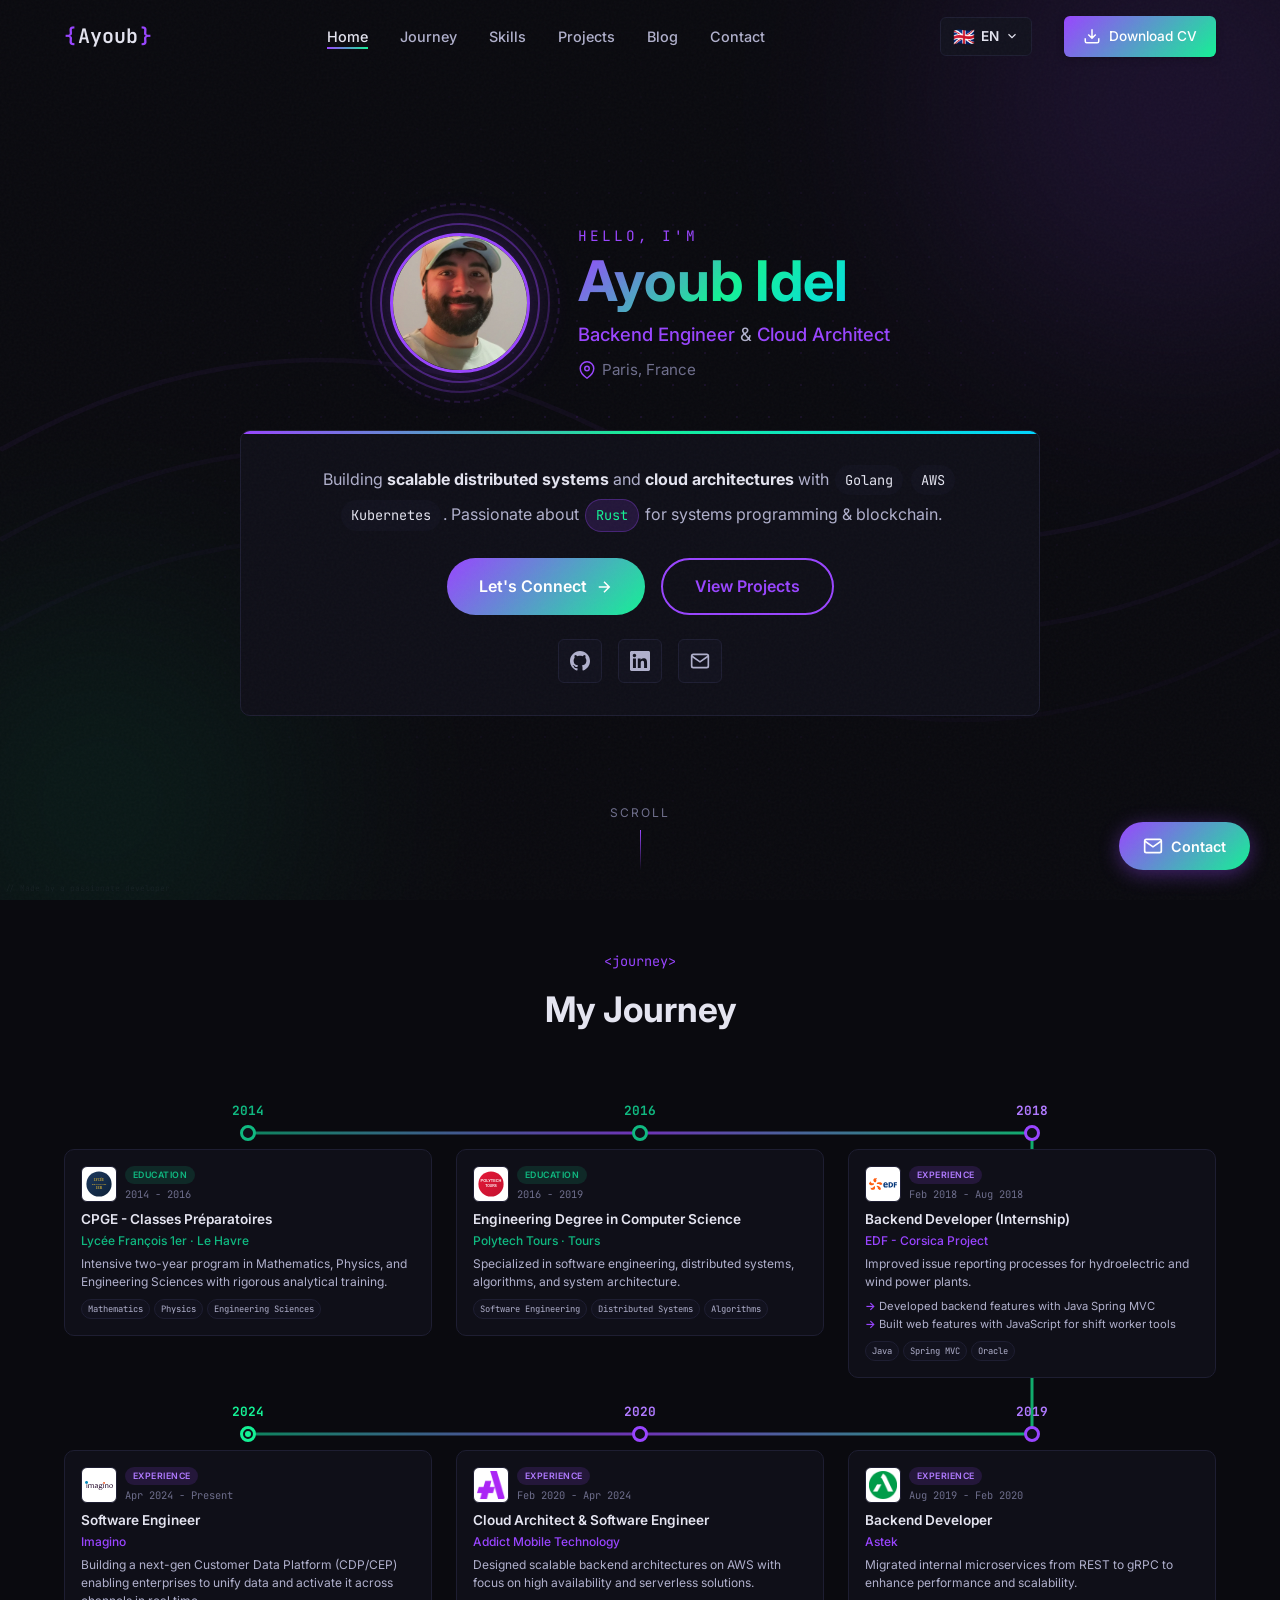
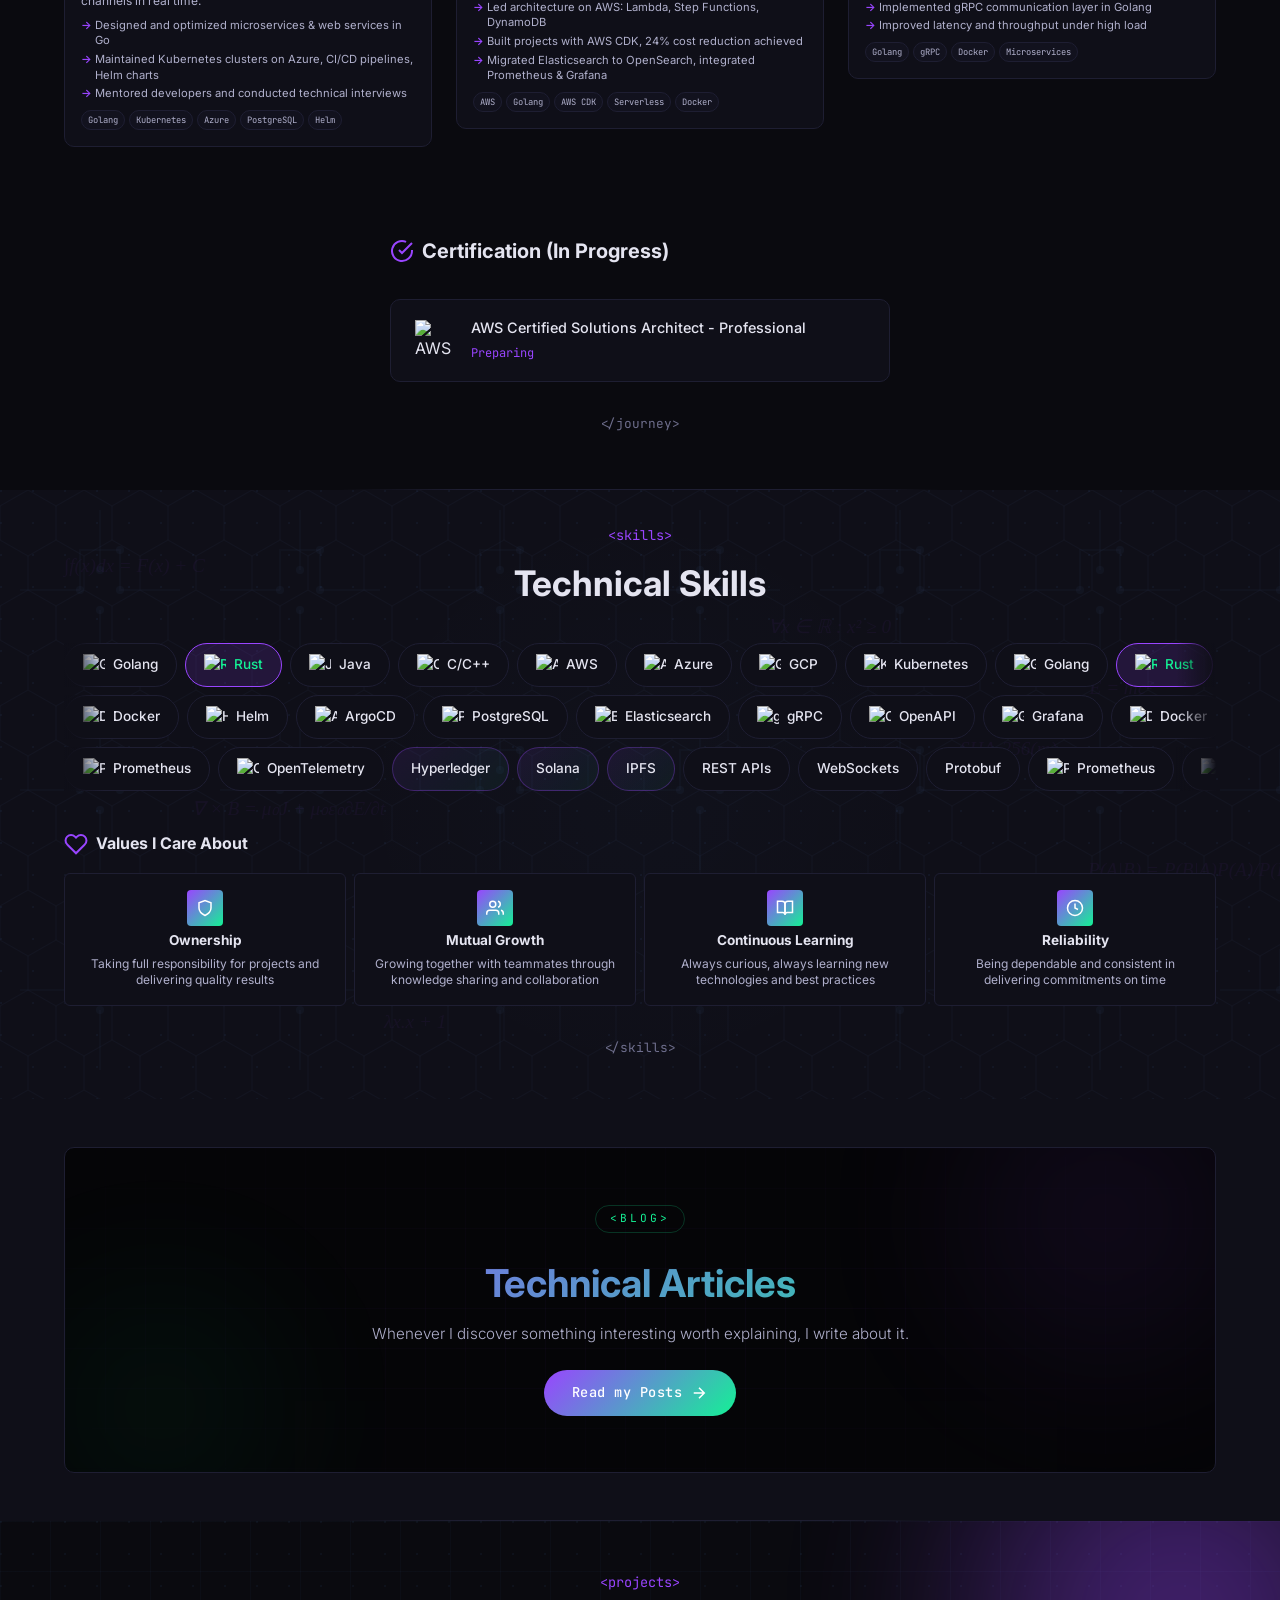
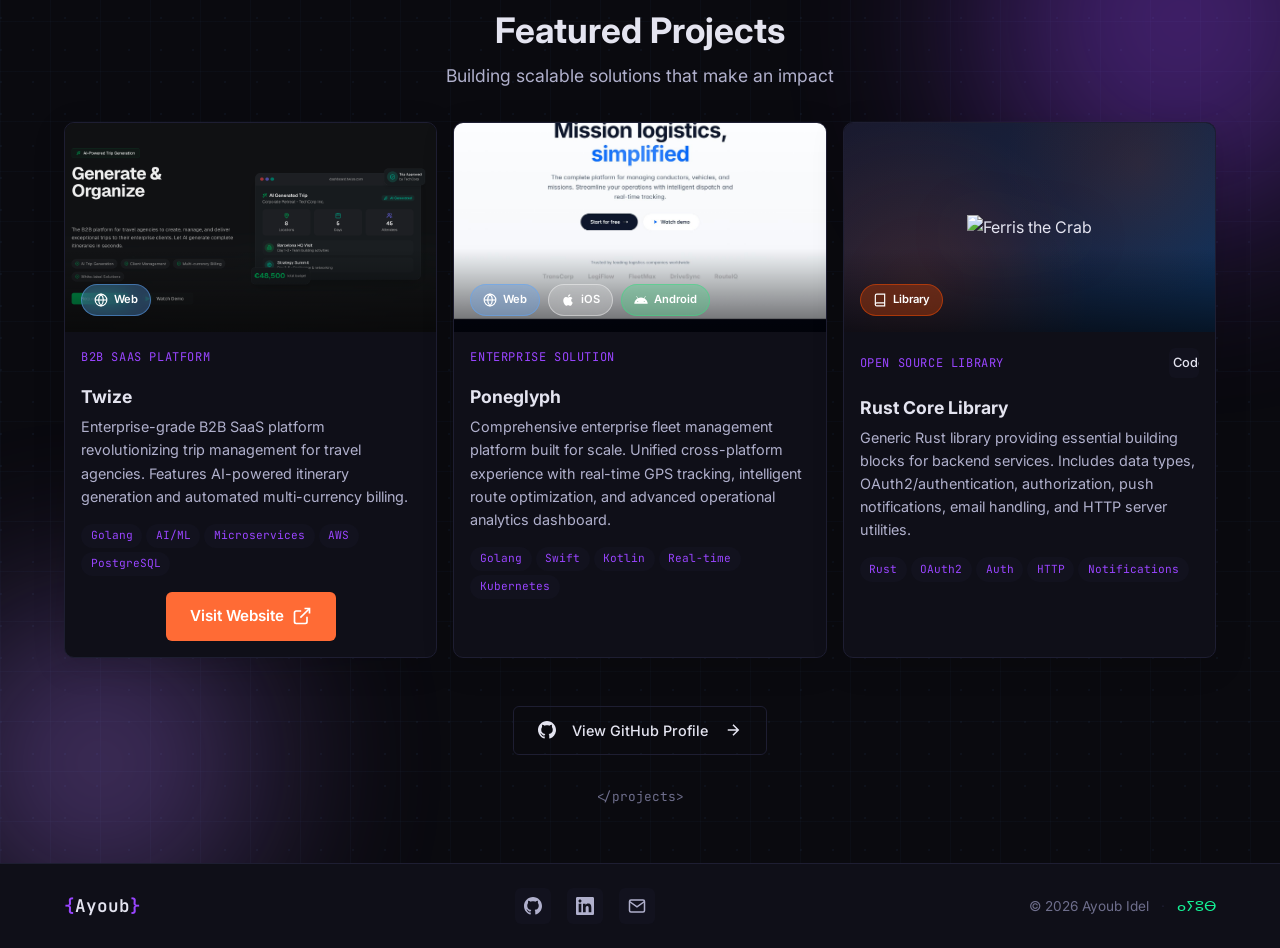
==== commit dec126ee: "add snake journey" ====
--- a/index.html
+++ b/index.html
@@ -47,8 +47,7 @@
 
             <ul class="nav-menu">
                 <li><a href="#home" class="nav-link active" data-i18n="nav_home">Home</a></li>
-                <li><a href="#experience" class="nav-link" data-i18n="nav_experience">Experience</a></li>
-                <li><a href="#education" class="nav-link" data-i18n="nav_education">Education</a></li>
+                <li><a href="#journey" class="nav-link" data-i18n="nav_journey">Journey</a></li>
                 <li><a href="#skills" class="nav-link" data-i18n="nav_skills">Skills</a></li>
                 <li><a href="#projects" class="nav-link" data-i18n="nav_projects">Projects</a></li>
                 <li><a href="blog/" class="nav-link" data-i18n="nav_blog">Blog</a></li>
@@ -169,131 +168,185 @@
         </div>
     </section>
 
-    <!-- Experience Section -->
-    <section id="experience" class="section experience">
+    <!-- Journey Section (Experience + Education merged) -->
+    <section id="journey" class="section journey">
         <div class="container">
             <div class="section-header">
-                <span class="section-tag">&lt;experience&gt;</span>
-                <h2 class="section-title" data-i18n="experience_title">Work Experience</h2>
-            </div>
-
-            <div class="experience-timeline">
-                <div class="timeline-track"></div>
-                <svg class="timeline-snake" viewBox="0 0 100 800" preserveAspectRatio="none">
+                <span class="section-tag">&lt;journey&gt;</span>
+                <h2 class="section-title" data-i18n="journey_title">My Journey</h2>
+            </div>
+
+            <div class="snake-timeline-wrapper">
+                <svg class="snake-connector" aria-hidden="true">
                     <defs>
-                        <linearGradient id="snakeGradient" x1="0%" y1="0%" x2="0%" y2="100%">
-                            <stop offset="0%" stop-color="#9945FF" stop-opacity="0.8"/>
-                            <stop offset="50%" stop-color="#7b32d9" stop-opacity="0.6"/>
-                            <stop offset="100%" stop-color="#9945FF" stop-opacity="0.4"/>
+                        <linearGradient id="snakePathGrad" x1="0%" y1="0%" x2="100%" y2="0%">
+                            <stop offset="0%" stop-color="#10b981" stop-opacity="0.7"/>
+                            <stop offset="50%" stop-color="#9945FF" stop-opacity="0.7"/>
+                            <stop offset="100%" stop-color="#14F195" stop-opacity="0.7"/>
                         </linearGradient>
                     </defs>
-                    <path class="snake-path" d="M50 0 Q80 100 50 200 Q20 300 50 400 Q80 500 50 600 Q20 700 50 800"
-                          fill="none" stroke="url(#snakeGradient)" stroke-width="3" stroke-linecap="round"/>
+                    <path class="snake-path-line" fill="none" stroke="url(#snakePathGrad)" stroke-width="3" stroke-linecap="round"/>
                 </svg>
 
-                <div class="exp-row">
-                    <div class="exp-year">2024</div>
-                    <div class="exp-node current"></div>
-                    <div class="experience-card">
-                        <div class="exp-header">
-                            <img src="assets/companies/imagino.svg" alt="Imagino" class="exp-logo">
-                            <div class="exp-meta">
-                                <h3 class="exp-title">Software Engineer</h3>
-                                <span class="exp-company">Imagino</span>
-                                <span class="exp-date">Apr 2024 - Present</span>
-                            </div>
-                        </div>
-                        <p class="exp-summary">Building a next-gen Customer Data Platform (CDP/CEP) enabling enterprises to unify data and activate it across channels in real time.</p>
-                        <ul class="exp-highlights">
-                            <li>Designed and optimized microservices & web services in Go</li>
-                            <li>Maintained Kubernetes clusters on Azure, CI/CD pipelines, Helm charts</li>
-                            <li>Mentored developers and conducted technical interviews</li>
-                        </ul>
-                        <div class="exp-tags">
-                            <span class="tag">Golang</span>
-                            <span class="tag">Kubernetes</span>
-                            <span class="tag">Azure</span>
-                            <span class="tag">PostgreSQL</span>
-                            <span class="tag">Helm</span>
-                        </div>
-                    </div>
-                </div>
-
-                <div class="exp-row">
-                    <div class="exp-year">2020</div>
-                    <div class="exp-node"></div>
-                    <div class="experience-card">
-                        <div class="exp-header">
-                            <img src="assets/companies/addict-mobile.png" alt="Addict Mobile" class="exp-logo">
-                            <div class="exp-meta">
-                                <h3 class="exp-title">Cloud Architect & Software Engineer</h3>
-                                <span class="exp-company">Addict Mobile Technology</span>
-                                <span class="exp-date">Feb 2020 - Apr 2024</span>
-                            </div>
-                        </div>
-                        <p class="exp-summary">Designed scalable backend architectures on AWS with focus on high availability and serverless solutions.</p>
-                        <ul class="exp-highlights">
-                            <li>Led architecture on AWS: Lambda, Step Functions, DynamoDB</li>
-                            <li>Built projects with AWS CDK, 24% cost reduction achieved</li>
-                            <li>Migrated Elasticsearch to OpenSearch, integrated Prometheus & Grafana</li>
-                        </ul>
-                        <div class="exp-tags">
-                            <span class="tag">AWS</span>
-                            <span class="tag">Golang</span>
-                            <span class="tag">AWS CDK</span>
-                            <span class="tag">Serverless</span>
-                            <span class="tag">Docker</span>
-                        </div>
-                    </div>
-                </div>
-
-                <div class="exp-row">
-                    <div class="exp-year">2019</div>
-                    <div class="exp-node"></div>
-                    <div class="experience-card">
-                        <div class="exp-header">
-                            <img src="assets/companies/astek.png" alt="Astek" class="exp-logo">
-                            <div class="exp-meta">
-                                <h3 class="exp-title">Backend Developer</h3>
-                                <span class="exp-company">Astek</span>
-                                <span class="exp-date">Aug 2019 - Feb 2020</span>
-                            </div>
-                        </div>
-                        <p class="exp-summary">Migrated internal microservices from REST to gRPC to enhance performance and scalability.</p>
-                        <ul class="exp-highlights">
-                            <li>Implemented gRPC communication layer in Golang</li>
-                            <li>Improved latency and throughput under high load</li>
-                        </ul>
-                        <div class="exp-tags">
-                            <span class="tag">Golang</span>
-                            <span class="tag">gRPC</span>
-                            <span class="tag">Docker</span>
-                            <span class="tag">Microservices</span>
-                        </div>
-                    </div>
-                </div>
-
-                <div class="exp-row">
-                    <div class="exp-year">2018</div>
-                    <div class="exp-node"></div>
-                    <div class="experience-card">
-                        <div class="exp-header">
-                            <img src="assets/companies/edf.svg" alt="EDF" class="exp-logo">
-                            <div class="exp-meta">
-                                <h3 class="exp-title">Backend Developer (Internship)</h3>
-                                <span class="exp-company">EDF - Corsica Project</span>
-                                <span class="exp-date">Feb 2018 - Aug 2018</span>
-                            </div>
-                        </div>
-                        <p class="exp-summary">Improved issue reporting processes for hydroelectric and wind power plants.</p>
-                        <ul class="exp-highlights">
-                            <li>Developed backend features with Java Spring MVC</li>
-                            <li>Built web features with JavaScript for shift worker tools</li>
-                        </ul>
-                        <div class="exp-tags">
-                            <span class="tag">Java</span>
-                            <span class="tag">Spring MVC</span>
-                            <span class="tag">Oracle</span>
+                <div class="snake-timeline">
+                    <!-- 1. CPGE (2014-2016) — Education -->
+                    <div class="snake-item" data-type="education">
+                        <span class="snake-year">2014</span>
+                        <div class="snake-node"></div>
+                        <div class="snake-card">
+                            <div class="snake-card-header">
+                                <img src="assets/companies/lycee-francois1er.svg" alt="Lycée François 1er" class="snake-card-logo">
+                                <div class="snake-card-meta">
+                                    <span class="snake-card-type badge-education">Education</span>
+                                    <span class="snake-card-date">2014 - 2016</span>
+                                </div>
+                            </div>
+                            <h3 class="snake-card-title">CPGE - Classes Préparatoires</h3>
+                            <span class="snake-card-org">Lycée François 1er · Le Havre</span>
+                            <p class="snake-card-summary">Intensive two-year program in Mathematics, Physics, and Engineering Sciences with rigorous analytical training.</p>
+                            <div class="snake-card-tags">
+                                <span class="tag">Mathematics</span>
+                                <span class="tag">Physics</span>
+                                <span class="tag">Engineering Sciences</span>
+                            </div>
+                        </div>
+                    </div>
+
+                    <!-- 2. Polytech Tours (2016-2019) — Education -->
+                    <div class="snake-item" data-type="education">
+                        <span class="snake-year">2016</span>
+                        <div class="snake-node"></div>
+                        <div class="snake-card">
+                            <div class="snake-card-header">
+                                <img src="assets/companies/polytech-tours.svg" alt="Polytech Tours" class="snake-card-logo">
+                                <div class="snake-card-meta">
+                                    <span class="snake-card-type badge-education">Education</span>
+                                    <span class="snake-card-date">2016 - 2019</span>
+                                </div>
+                            </div>
+                            <h3 class="snake-card-title">Engineering Degree in Computer Science</h3>
+                            <span class="snake-card-org">Polytech Tours · Tours</span>
+                            <p class="snake-card-summary">Specialized in software engineering, distributed systems, algorithms, and system architecture.</p>
+                            <div class="snake-card-tags">
+                                <span class="tag">Software Engineering</span>
+                                <span class="tag">Distributed Systems</span>
+                                <span class="tag">Algorithms</span>
+                            </div>
+                        </div>
+                    </div>
+
+                    <!-- 3. EDF Internship (2018) — Experience -->
+                    <div class="snake-item" data-type="experience">
+                        <span class="snake-year">2018</span>
+                        <div class="snake-node"></div>
+                        <div class="snake-card">
+                            <div class="snake-card-header">
+                                <img src="assets/companies/edf.svg" alt="EDF" class="snake-card-logo">
+                                <div class="snake-card-meta">
+                                    <span class="snake-card-type badge-experience">Experience</span>
+                                    <span class="snake-card-date">Feb 2018 - Aug 2018</span>
+                                </div>
+                            </div>
+                            <h3 class="snake-card-title">Backend Developer (Internship)</h3>
+                            <span class="snake-card-org">EDF - Corsica Project</span>
+                            <p class="snake-card-summary">Improved issue reporting processes for hydroelectric and wind power plants.</p>
+                            <ul class="snake-card-highlights">
+                                <li>Developed backend features with Java Spring MVC</li>
+                                <li>Built web features with JavaScript for shift worker tools</li>
+                            </ul>
+                            <div class="snake-card-tags">
+                                <span class="tag">Java</span>
+                                <span class="tag">Spring MVC</span>
+                                <span class="tag">Oracle</span>
+                            </div>
+                        </div>
+                    </div>
+
+                    <!-- 4. Astek (2019-2020) — Experience -->
+                    <div class="snake-item" data-type="experience">
+                        <span class="snake-year">2019</span>
+                        <div class="snake-node"></div>
+                        <div class="snake-card">
+                            <div class="snake-card-header">
+                                <img src="assets/companies/astek.png" alt="Astek" class="snake-card-logo">
+                                <div class="snake-card-meta">
+                                    <span class="snake-card-type badge-experience">Experience</span>
+                                    <span class="snake-card-date">Aug 2019 - Feb 2020</span>
+                                </div>
+                            </div>
+                            <h3 class="snake-card-title">Backend Developer</h3>
+                            <span class="snake-card-org">Astek</span>
+                            <p class="snake-card-summary">Migrated internal microservices from REST to gRPC to enhance performance and scalability.</p>
+                            <ul class="snake-card-highlights">
+                                <li>Implemented gRPC communication layer in Golang</li>
+                                <li>Improved latency and throughput under high load</li>
+                            </ul>
+                            <div class="snake-card-tags">
+                                <span class="tag">Golang</span>
+                                <span class="tag">gRPC</span>
+                                <span class="tag">Docker</span>
+                                <span class="tag">Microservices</span>
+                            </div>
+                        </div>
+                    </div>
+
+                    <!-- 5. Addict Mobile (2020-2024) — Experience -->
+                    <div class="snake-item" data-type="experience">
+                        <span class="snake-year">2020</span>
+                        <div class="snake-node"></div>
+                        <div class="snake-card">
+                            <div class="snake-card-header">
+                                <img src="assets/companies/addict-mobile.png" alt="Addict Mobile" class="snake-card-logo">
+                                <div class="snake-card-meta">
+                                    <span class="snake-card-type badge-experience">Experience</span>
+                                    <span class="snake-card-date">Feb 2020 - Apr 2024</span>
+                                </div>
+                            </div>
+                            <h3 class="snake-card-title">Cloud Architect & Software Engineer</h3>
+                            <span class="snake-card-org">Addict Mobile Technology</span>
+                            <p class="snake-card-summary">Designed scalable backend architectures on AWS with focus on high availability and serverless solutions.</p>
+                            <ul class="snake-card-highlights">
+                                <li>Led architecture on AWS: Lambda, Step Functions, DynamoDB</li>
+                                <li>Built projects with AWS CDK, 24% cost reduction achieved</li>
+                                <li>Migrated Elasticsearch to OpenSearch, integrated Prometheus & Grafana</li>
+                            </ul>
+                            <div class="snake-card-tags">
+                                <span class="tag">AWS</span>
+                                <span class="tag">Golang</span>
+                                <span class="tag">AWS CDK</span>
+                                <span class="tag">Serverless</span>
+                                <span class="tag">Docker</span>
+                            </div>
+                        </div>
+                    </div>
+
+                    <!-- 6. Imagino (2024-Present) — Experience (current) -->
+                    <div class="snake-item current" data-type="experience">
+                        <span class="snake-year">2024</span>
+                        <div class="snake-node"></div>
+                        <div class="snake-card">
+                            <div class="snake-card-header">
+                                <img src="assets/companies/imagino.svg" alt="Imagino" class="snake-card-logo">
+                                <div class="snake-card-meta">
+                                    <span class="snake-card-type badge-experience">Experience</span>
+                                    <span class="snake-card-date">Apr 2024 - Present</span>
+                                </div>
+                            </div>
+                            <h3 class="snake-card-title">Software Engineer</h3>
+                            <span class="snake-card-org">Imagino</span>
+                            <p class="snake-card-summary">Building a next-gen Customer Data Platform (CDP/CEP) enabling enterprises to unify data and activate it across channels in real time.</p>
+                            <ul class="snake-card-highlights">
+                                <li>Designed and optimized microservices & web services in Go</li>
+                                <li>Maintained Kubernetes clusters on Azure, CI/CD pipelines, Helm charts</li>
+                                <li>Mentored developers and conducted technical interviews</li>
+                            </ul>
+                            <div class="snake-card-tags">
+                                <span class="tag">Golang</span>
+                                <span class="tag">Kubernetes</span>
+                                <span class="tag">Azure</span>
+                                <span class="tag">PostgreSQL</span>
+                                <span class="tag">Helm</span>
+                            </div>
                         </div>
                     </div>
                 </div>
@@ -319,80 +372,7 @@
                 </div>
             </div>
 
-            <span class="section-tag section-tag-close">&lt;/experience&gt;</span>
-        </div>
-    </section>
-
-    <!-- Education Section -->
-    <section id="education" class="section education">
-        <div class="container">
-            <div class="section-header">
-                <span class="section-tag">&lt;education&gt;</span>
-                <h2 class="section-title" data-i18n="education_title">Education</h2>
-            </div>
-
-            <div class="education-timeline">
-                <div class="timeline-track"></div>
-                <svg class="timeline-snake edu-snake" viewBox="0 0 100 400" preserveAspectRatio="none">
-                    <defs>
-                        <linearGradient id="eduSnakeGradient" x1="0%" y1="0%" x2="0%" y2="100%">
-                            <stop offset="0%" stop-color="#10b981" stop-opacity="0.8"/>
-                            <stop offset="50%" stop-color="#818cf8" stop-opacity="0.6"/>
-                            <stop offset="100%" stop-color="#10b981" stop-opacity="0.4"/>
-                        </linearGradient>
-                    </defs>
-                    <path class="snake-path" d="M50 0 Q80 100 50 200 Q20 300 50 400"
-                          fill="none" stroke="url(#eduSnakeGradient)" stroke-width="3" stroke-linecap="round"/>
-                </svg>
-
-                <div class="edu-row">
-                    <div class="edu-year">2019</div>
-                    <div class="edu-node"></div>
-                    <div class="education-card-new">
-                        <div class="edu-icon">
-                            <img src="assets/companies/polytech-tours.svg" alt="Polytech Tours">
-                        </div>
-                        <div class="edu-content">
-                            <div class="edu-header">
-                                <h3 class="edu-degree">Engineering Degree in Computer Science</h3>
-                                <span class="edu-school">Polytech Tours</span>
-                            </div>
-                            <span class="edu-date">2016 - 2019 · Tours, France</span>
-                            <p class="edu-desc">Specialized in software engineering, distributed systems, algorithms, and system architecture.</p>
-                            <div class="edu-tags">
-                                <span class="tag">Software Engineering</span>
-                                <span class="tag">Distributed Systems</span>
-                                <span class="tag">Algorithms</span>
-                            </div>
-                        </div>
-                    </div>
-                </div>
-
-                <div class="edu-row">
-                    <div class="edu-year">2016</div>
-                    <div class="edu-node"></div>
-                    <div class="education-card-new">
-                        <div class="edu-icon">
-                            <img src="assets/companies/lycee-francois1er.svg" alt="Lycée François 1er">
-                        </div>
-                        <div class="edu-content">
-                            <div class="edu-header">
-                                <h3 class="edu-degree">CPGE - Classes Préparatoires</h3>
-                                <span class="edu-school">Lycée François 1er</span>
-                            </div>
-                            <span class="edu-date">2014 - 2016 · Le Havre, France</span>
-                            <p class="edu-desc">Intensive two-year program in Mathematics, Physics, and Engineering Sciences with rigorous analytical training.</p>
-                            <div class="edu-tags">
-                                <span class="tag">Mathematics</span>
-                                <span class="tag">Physics</span>
-                                <span class="tag">Engineering Sciences</span>
-                            </div>
-                        </div>
-                    </div>
-                </div>
-            </div>
-
-            <span class="section-tag section-tag-close">&lt;/education&gt;</span>
+            <span class="section-tag section-tag-close">&lt;/journey&gt;</span>
         </div>
     </section>
 
--- a/css/style.css
+++ b/css/style.css
@@ -1640,88 +1640,6 @@
     background: var(--bg-primary);
 }
 
-.education-timeline {
-    display: flex;
-    flex-direction: column;
-    gap: var(--space-xl);
-    max-width: 800px;
-    margin: 0 auto;
-}
-
-.education-item {
-    display: flex;
-    gap: var(--space-xl);
-    background: var(--bg-card);
-    padding: var(--space-xl);
-    border-radius: var(--radius-lg);
-    border: 1px solid var(--border-color);
-    transition: var(--transition-base);
-    box-shadow: var(--shadow-soft);
-}
-
-.education-item:hover {
-    border-color: var(--accent-primary);
-    box-shadow: var(--shadow-lg);
-}
-
-.education-item .education-icon {
-    flex-shrink: 0;
-    width: 56px;
-    height: 56px;
-    display: flex;
-    align-items: center;
-    justify-content: center;
-    background: var(--accent-gradient);
-    border-radius: var(--radius-md);
-}
-
-.education-item .education-icon svg {
-    width: 28px;
-    height: 28px;
-    color: white;
-}
-
-.education-content h3 {
-    font-size: 1.15rem;
-    margin-bottom: var(--space-xs);
-    color: var(--text-primary);
-}
-
-.education-content .education-school {
-    display: block;
-    color: var(--accent-primary);
-    font-weight: 500;
-    margin-bottom: var(--space-xs);
-}
-
-.education-content .education-location {
-    display: block;
-    color: var(--text-secondary);
-    font-size: 0.9rem;
-    margin-bottom: var(--space-xs);
-}
-
-.education-content .education-year {
-    display: inline-block;
-    font-family: var(--font-mono);
-    font-size: 0.8rem;
-    color: var(--text-muted);
-    margin-bottom: var(--space-sm);
-}
-
-.education-content p {
-    color: var(--text-secondary);
-    font-size: 0.9rem;
-    line-height: 1.6;
-}
-
-@media (max-width: 600px) {
-    .education-item {
-        flex-direction: column;
-        gap: var(--space-md);
-    }
-}
-
 @media (max-width: 900px) {
     .about-content {
         grid-template-columns: 1fr;
@@ -1750,764 +1668,372 @@
 }
 
 /* ============================================
-   Experience Section - Timeline Design
+   Journey Section - Serpentine Grid Timeline
    ============================================ */
-.experience-timeline {
+.snake-timeline-wrapper {
     position: relative;
-    max-width: 900px;
     margin: 0 auto;
     padding: var(--space-xl) 0;
-}
-
-/* Snake-like curved timeline SVG */
-.timeline-snake {
-    position: absolute;
-    left: 45px;
+    overflow: visible;
+}
+
+/* SVG connector overlay */
+.snake-connector {
+    position: absolute;
     top: 0;
-    width: 60px;
-    height: 100%;
+    left: 0;
     pointer-events: none;
-    z-index: 0;
-}
-
-.snake-path {
-    stroke-dasharray: 1000;
-    stroke-dashoffset: 1000;
-    animation: drawSnake 3s ease-out forwards;
-}
-
-@keyframes drawSnake {
-    to {
-        stroke-dashoffset: 0;
-    }
-}
-
-/* The straight timeline track (hidden, using snake instead) */
-.timeline-track {
-    position: absolute;
-    left: 70px;
+    z-index: 1;
+    overflow: visible;
+}
+
+.snake-path-line {
+    stroke-dasharray: 2000;
+    stroke-dashoffset: 2000;
+    transition: stroke-dashoffset 0s;
+}
+
+.snake-timeline-wrapper.snake-animated .snake-path-line {
+    animation: drawSnakePath 2.5s ease-out forwards;
+}
+
+@keyframes drawSnakePath {
+    to { stroke-dashoffset: 0; }
+}
+
+/* Serpentine grid layout */
+.snake-timeline {
+    display: grid;
+    grid-template-columns: repeat(3, 1fr);
+    gap: var(--space-lg);
+    position: relative;
+    z-index: 2;
+    padding-bottom: var(--space-sm);
+}
+
+@media (max-width: 900px) {
+    .snake-timeline {
+        grid-template-columns: repeat(2, 1fr);
+    }
+}
+
+/* Snake item */
+.snake-item {
+    position: relative;
+    padding-top: 48px;
+    opacity: 0;
+    transform: translateY(20px);
+    transition: opacity 0.5s ease, transform 0.5s ease;
+}
+
+.snake-item.snake-visible {
+    opacity: 1;
+    transform: translateY(0);
+}
+
+/* Year label above the node */
+.snake-year {
+    position: absolute;
     top: 0;
-    bottom: 0;
-    width: 4px;
-    background: linear-gradient(180deg,
-        #9945FF 0%,
-        #7b32d9 25%,
-        #9945FF 50%,
-        #7b32d9 75%,
-        #9945FF 100%
-    );
-    border-radius: 4px;
-    opacity: 0.3;
-}
-
-.timeline-track::before {
-    content: '';
-    position: absolute;
-    top: -8px;
     left: 50%;
     transform: translateX(-50%);
-    width: 14px;
-    height: 14px;
-    background: #9945FF;
-    border-radius: 50%;
-    box-shadow: 0 0 20px #9945FF, 0 0 40px #9945FF;
-    animation: glow-pulse-rust 2s ease-in-out infinite;
-}
-
-@keyframes glow-pulse-rust {
-    0%, 100% { box-shadow: 0 0 20px #9945FF, 0 0 40px #9945FF; }
-    50% { box-shadow: 0 0 30px #9945FF, 0 0 60px #9945FF; }
-}
-
-.timeline-track::after {
-    content: '';
-    position: absolute;
-    bottom: -8px;
+    font-family: var(--font-mono);
+    font-size: 0.8rem;
+    font-weight: 700;
+    color: var(--text-muted);
+    z-index: 4;
+    white-space: nowrap;
+}
+
+.snake-item[data-type="experience"] .snake-year {
+    color: #b07aff;
+}
+
+.snake-item[data-type="education"] .snake-year {
+    color: #10b981;
+}
+
+.snake-item.current .snake-year {
+    color: #14F195;
+}
+
+/* Node dot between year and card */
+.snake-node {
+    position: absolute;
+    top: 24px;
     left: 50%;
     transform: translateX(-50%);
-    width: 8px;
-    height: 8px;
-    background: var(--text-muted);
+    width: 16px;
+    height: 16px;
     border-radius: 50%;
-}
-
-/* Experience row */
-.exp-row {
-    display: grid;
-    grid-template-columns: 50px 40px 1fr;
-    gap: var(--space-md);
-    align-items: start;
-    margin-bottom: var(--space-xl);
-    position: relative;
-}
-
-.exp-row:last-child {
-    margin-bottom: 0;
-}
-
-/* Year label */
-.exp-year {
-    font-family: var(--font-mono);
-    font-size: 0.85rem;
-    font-weight: 700;
-    color: #9945FF;
-    text-align: right;
-    padding-top: var(--space-lg);
-    position: relative;
-}
-
-/* Timeline node */
-.exp-node {
-    width: 20px;
-    height: 20px;
+    z-index: 3;
+    transition: var(--transition-base);
+}
+
+.snake-item[data-type="experience"] .snake-node {
     background: var(--bg-secondary);
     border: 3px solid #9945FF;
-    border-radius: 50%;
-    position: relative;
-    margin-top: var(--space-lg);
-    z-index: 2;
-    transition: var(--transition-base);
-}
-
-.exp-node::before {
+}
+
+.snake-item[data-type="education"] .snake-node {
+    background: var(--bg-secondary);
+    border: 3px solid #10b981;
+}
+
+.snake-item.current .snake-node {
+    border-color: #14F195;
+    background: var(--bg-secondary);
+    animation: pulse-snake-node 2s ease-in-out infinite;
+}
+
+.snake-item.current .snake-node::after {
     content: '';
     position: absolute;
     top: 50%;
     left: 50%;
     transform: translate(-50%, -50%);
-    width: 8px;
-    height: 8px;
-    background: #9945FF;
+    width: 6px;
+    height: 6px;
+    background: #14F195;
     border-radius: 50%;
-    opacity: 0;
-    transition: var(--transition-base);
-}
-
-.exp-node.current {
-    border-color: #14F195;
-    animation: pulse-node-rust 2s ease-in-out infinite;
-}
-
-.exp-node.current::before {
-    background: #14F195;
-    opacity: 1;
-}
-
-.exp-row:hover .exp-node::before {
-    opacity: 1;
-}
-
-.exp-row:hover .exp-node {
-    transform: scale(1.2);
-    box-shadow: 0 0 20px rgba(153, 69, 255, 0.5);
-}
-
-@keyframes pulse-node-rust {
+}
+
+@keyframes pulse-snake-node {
     0%, 100% { box-shadow: 0 0 0 0 rgba(20, 241, 149, 0.4); }
-    50% { box-shadow: 0 0 0 10px rgba(20, 241, 149, 0); }
-}
-
-/* Connector line from node to card */
-.exp-row::before {
-    content: '';
-    position: absolute;
-    left: 80px;
-    top: calc(var(--space-lg) + 8px);
-    width: 20px;
-    height: 3px;
-    background: linear-gradient(90deg, #9945FF, transparent);
-    opacity: 0.5;
-}
-
-.experience-card {
+    50% { box-shadow: 0 0 0 8px rgba(20, 241, 149, 0); }
+}
+
+.snake-item:hover .snake-node {
+    transform: translateX(-50%) scale(1.3);
+}
+
+.snake-item[data-type="experience"]:hover .snake-node {
+    box-shadow: 0 0 16px rgba(153, 69, 255, 0.5);
+}
+
+.snake-item[data-type="education"]:hover .snake-node {
+    box-shadow: 0 0 16px rgba(16, 185, 129, 0.5);
+}
+
+/* Card */
+.snake-card {
     background: var(--bg-card);
     border: 1px solid var(--border-color);
     border-radius: var(--radius-lg);
-    padding: var(--space-lg);
+    padding: var(--space-md);
     transition: var(--transition-base);
     position: relative;
     overflow: hidden;
 }
 
-.experience-card::before {
+.snake-card::before {
     content: '';
     position: absolute;
     top: 0;
     left: 0;
     width: 4px;
     height: 100%;
-    background: linear-gradient(180deg, #9945FF, #7b32d9);
     opacity: 0;
     transition: opacity var(--transition-base);
 }
 
-.experience-card:hover {
+.snake-item[data-type="experience"] .snake-card::before {
+    background: linear-gradient(180deg, #9945FF, #7b32d9);
+}
+
+.snake-item[data-type="education"] .snake-card::before {
+    background: linear-gradient(180deg, #10b981, #818cf8);
+}
+
+.snake-card:hover {
+    box-shadow: var(--shadow-lg);
+    transform: translateY(-4px);
+}
+
+.snake-card:hover::before {
+    opacity: 1;
+}
+
+.snake-item[data-type="experience"] .snake-card:hover {
     border-color: #9945FF;
-    box-shadow: var(--shadow-lg);
-    transform: translateX(4px);
-}
-
-.experience-card:hover::before {
-    opacity: 1;
-}
-
-.exp-header {
-    display: flex;
-    align-items: flex-start;
-    gap: var(--space-md);
-    margin-bottom: var(--space-md);
-}
-
-.exp-logo {
-    width: 48px;
-    height: 48px;
+}
+
+.snake-item[data-type="education"] .snake-card:hover {
+    border-color: #10b981;
+}
+
+/* Card header */
+.snake-card-header {
+    display: flex;
+    align-items: center;
+    gap: var(--space-sm);
+    margin-bottom: var(--space-sm);
+}
+
+.snake-card-logo {
+    width: 36px;
+    height: 36px;
     border-radius: var(--radius-md);
     object-fit: contain;
     background: #fff;
-    padding: 4px;
+    padding: 3px;
     border: 1px solid var(--border-color);
     flex-shrink: 0;
 }
 
-.exp-meta {
-    flex: 1;
-    min-width: 0;
-}
-
-.exp-title {
-    font-size: 1rem;
+.snake-card-meta {
+    display: flex;
+    flex-direction: column;
+    gap: 2px;
+}
+
+.snake-card-type {
+    font-size: 0.55rem;
     font-weight: 600;
-    margin: 0 0 2px 0;
-    color: var(--text-primary);
-}
-
-.exp-company {
-    display: block;
-    color: #9945FF;
-    font-weight: 500;
-    font-size: 0.9rem;
-}
-
-.exp-date {
-    display: inline-block;
-    font-family: var(--font-mono);
-    font-size: 0.7rem;
-    color: var(--text-muted);
-    background: var(--bg-tertiary);
+    text-transform: uppercase;
+    letter-spacing: 0.05em;
     padding: 2px 8px;
     border-radius: var(--radius-full);
-    margin-top: 4px;
-}
-
-.exp-summary {
+    width: fit-content;
+}
+
+.badge-experience {
+    background: rgba(153, 69, 255, 0.15);
+    color: #b07aff;
+}
+
+.badge-education {
+    background: rgba(16, 185, 129, 0.15);
+    color: #10b981;
+}
+
+.snake-card-date {
+    font-family: var(--font-mono);
+    font-size: 0.65rem;
+    color: var(--text-muted);
+}
+
+/* Card content */
+.snake-card-title {
     font-size: 0.85rem;
+    font-weight: 600;
+    margin: 0 0 3px 0;
+    color: var(--text-primary);
+    line-height: 1.3;
+}
+
+.snake-card-org {
+    display: block;
+    font-size: 0.75rem;
+    font-weight: 500;
+    margin-bottom: var(--space-xs);
+}
+
+.snake-item[data-type="experience"] .snake-card-org {
+    color: #9945FF;
+}
+
+.snake-item[data-type="education"] .snake-card-org {
+    color: #10b981;
+}
+
+.snake-card-summary {
+    font-size: 0.75rem;
     color: var(--text-secondary);
     line-height: 1.5;
-    margin-bottom: var(--space-sm);
-}
-
-.exp-highlights {
+    margin: 0 0 var(--space-sm) 0;
+}
+
+/* Highlights (always visible) */
+.snake-card-highlights {
     list-style: none;
     padding: 0;
-    margin: 0 0 var(--space-md) 0;
-}
-
-.exp-highlights li {
-    font-size: 0.8rem;
+    margin: 0 0 var(--space-sm) 0;
+}
+
+.snake-card-highlights li {
+    font-size: 0.7rem;
     color: var(--text-secondary);
-    padding-left: 16px;
+    padding-left: 14px;
     position: relative;
-    margin-bottom: 4px;
+    margin-bottom: 3px;
     line-height: 1.4;
 }
 
-.exp-highlights li::before {
+.snake-card-highlights li::before {
     content: '→';
     position: absolute;
     left: 0;
+    font-weight: 600;
+}
+
+.snake-item[data-type="experience"] .snake-card-highlights li::before {
     color: #9945FF;
-    font-weight: 600;
-}
-
-.exp-tags {
+}
+
+.snake-item[data-type="education"] .snake-card-highlights li::before {
+    color: #10b981;
+}
+
+/* Tags (always visible) */
+.snake-card-tags {
     display: flex;
     flex-wrap: wrap;
-    gap: 6px;
-}
-
-.exp-tags .tag {
-    font-size: 0.65rem;
-    padding: 2px 8px;
-}
-
-@media (max-width: 800px) {
-    .experience-timeline {
-        padding-left: var(--space-sm);
-    }
-
-    .timeline-snake {
-        left: 15px;
-        width: 40px;
-    }
-
-    .timeline-track {
-        left: 30px;
-    }
-
-    .exp-row {
-        grid-template-columns: 25px 25px 1fr;
-        gap: var(--space-sm);
-    }
-
-    .exp-year {
-        font-size: 0.7rem;
-        writing-mode: vertical-rl;
-        text-orientation: mixed;
-        transform: rotate(180deg);
+    gap: 4px;
+}
+
+.snake-card-tags .tag {
+    font-size: 0.55rem;
+    padding: 2px 6px;
+}
+
+/* ---- Responsive: Mobile (single column vertical) ---- */
+@media (max-width: 600px) {
+    .snake-timeline {
+        grid-template-columns: 1fr;
+        padding-left: 24px;
+    }
+
+    .snake-item {
         padding-top: 0;
-        padding-left: var(--space-xs);
-    }
-
-    .exp-node {
-        width: 16px;
-        height: 16px;
-        margin-top: var(--space-md);
-    }
-
-    .exp-row::before {
-        left: 45px;
-        width: 10px;
-        top: calc(var(--space-md) + 6px);
-    }
-
-    .experience-card {
-        padding: var(--space-md);
-    }
-}
-
-@media (max-width: 500px) {
-    .timeline-snake {
+    }
+
+    .snake-year {
+        position: static;
+        transform: none;
+        display: block;
+        margin-bottom: 4px;
+    }
+
+    /* Vertical line fallback instead of SVG */
+    .snake-timeline::before {
+        content: '';
+        position: absolute;
+        left: 7px;
+        top: 10px;
+        bottom: 10px;
+        width: 3px;
+        background: linear-gradient(180deg, #10b981, #9945FF, #14F195);
+        border-radius: 3px;
+        opacity: 0.4;
+    }
+
+    .snake-connector {
         display: none;
     }
-}
-
-/* Education Section - Timeline Design */
-.education-timeline {
-    position: relative;
-    max-width: 900px;
-    margin: 0 auto;
-    padding: var(--space-xl) 0;
-}
-
-.education-timeline .timeline-track {
-    background: linear-gradient(180deg,
-        #10b981 0%,
-        #818cf8 50%,
-        #10b981 100%
-    );
-}
-
-.education-timeline .timeline-track::before {
-    background: #10b981;
-    box-shadow: 0 0 20px #10b981, 0 0 40px #10b981;
-}
-
-.edu-snake {
-    left: 45px;
-}
-
-/* Education row */
-.edu-row {
-    display: grid;
-    grid-template-columns: 50px 40px 1fr;
-    gap: var(--space-md);
-    align-items: start;
-    margin-bottom: var(--space-xl);
-    position: relative;
-}
-
-.edu-row:last-child {
-    margin-bottom: 0;
-}
-
-/* Year label */
-.edu-year {
-    font-family: var(--font-mono);
-    font-size: 0.85rem;
-    font-weight: 700;
-    color: #10b981;
-    text-align: right;
-    padding-top: var(--space-lg);
-    position: relative;
-}
-
-/* Education node */
-.edu-node {
-    width: 20px;
-    height: 20px;
-    background: var(--bg-secondary);
-    border: 3px solid #10b981;
-    border-radius: 50%;
-    position: relative;
-    margin-top: var(--space-lg);
-    z-index: 2;
-    transition: var(--transition-base);
-}
-
-.edu-node::before {
-    content: '';
-    position: absolute;
-    top: 50%;
-    left: 50%;
-    transform: translate(-50%, -50%);
-    width: 8px;
-    height: 8px;
-    background: #10b981;
-    border-radius: 50%;
-    opacity: 0;
-    transition: var(--transition-base);
-}
-
-.edu-row:hover .edu-node::before {
-    opacity: 1;
-}
-
-.edu-row:hover .edu-node {
-    transform: scale(1.2);
-    box-shadow: 0 0 20px rgba(16, 185, 129, 0.5);
-}
-
-/* Connector line from node to card */
-.edu-row::before {
-    content: '';
-    position: absolute;
-    left: 80px;
-    top: calc(var(--space-lg) + 8px);
-    width: 20px;
-    height: 3px;
-    background: linear-gradient(90deg, #10b981, transparent);
-    opacity: 0.5;
-}
-
-.education-card-new {
-    background: var(--bg-card);
-    border: 1px solid var(--border-color);
-    border-radius: var(--radius-lg);
-    padding: var(--space-lg);
-    display: flex;
-    gap: var(--space-md);
-    transition: var(--transition-base);
-    position: relative;
-    overflow: hidden;
-}
-
-.education-card-new::before {
-    content: '';
-    position: absolute;
-    top: 0;
-    left: 0;
-    width: 4px;
-    height: 100%;
-    background: linear-gradient(180deg, #10b981, #818cf8);
-    opacity: 0;
-    transition: opacity var(--transition-base);
-}
-
-.education-card-new:hover {
-    border-color: #10b981;
-    box-shadow: var(--shadow-lg);
-    transform: translateX(4px);
-}
-
-.education-card-new:hover::before {
-    opacity: 1;
-}
-
-.edu-icon {
-    width: 56px;
-    height: 56px;
-    border-radius: var(--radius-md);
-    background: #fff;
-    padding: 6px;
-    border: 1px solid var(--border-color);
-    flex-shrink: 0;
-    display: flex;
-    align-items: center;
-    justify-content: center;
-}
-
-.edu-icon img {
-    width: 100%;
-    height: 100%;
-    object-fit: contain;
-}
-
-.edu-content {
-    flex: 1;
-    min-width: 0;
-}
-
-.edu-header {
-    margin-bottom: 4px;
-}
-
-.edu-degree {
-    font-size: 0.95rem;
-    font-weight: 600;
-    margin: 0;
-    color: var(--text-primary);
-}
-
-.edu-school {
-    display: block;
-    color: #10b981;
-    font-weight: 500;
-    font-size: 0.85rem;
-}
-
-.edu-date {
-    display: inline-block;
-    font-family: var(--font-mono);
-    font-size: 0.7rem;
-    color: var(--text-muted);
-    margin-bottom: 8px;
-}
-
-.edu-desc {
-    font-size: 0.8rem;
-    color: var(--text-secondary);
-    line-height: 1.5;
-    margin-bottom: var(--space-sm);
-}
-
-.edu-tags {
-    display: flex;
-    flex-wrap: wrap;
-    gap: 6px;
-}
-
-.edu-tags .tag {
-    font-size: 0.65rem;
-    padding: 2px 8px;
-}
-
-@media (max-width: 700px) {
-    .education-timeline {
-        padding-left: var(--space-sm);
-    }
-
-    .edu-snake {
-        left: 15px;
-        width: 40px;
-    }
-
-    .education-timeline .timeline-track {
-        left: 30px;
-    }
-
-    .edu-row {
-        grid-template-columns: 25px 25px 1fr;
-        gap: var(--space-sm);
-    }
-
-    .edu-year {
-        font-size: 0.7rem;
-        writing-mode: vertical-rl;
-        text-orientation: mixed;
-        transform: rotate(180deg);
-        padding-top: 0;
-        padding-left: var(--space-xs);
-    }
-
-    .edu-node {
-        width: 16px;
-        height: 16px;
-        margin-top: var(--space-md);
-    }
-
-    .edu-row::before {
-        left: 45px;
-        width: 10px;
-        top: calc(var(--space-md) + 6px);
-    }
-
-    .education-card-new {
-        padding: var(--space-md);
-        flex-direction: column;
-    }
-
-    .edu-icon {
-        width: 48px;
-        height: 48px;
-    }
-}
-
-@media (max-width: 500px) {
-    .edu-snake {
-        display: none;
-    }
-}
-
-/* Legacy timeline styles (kept for compatibility) */
-.timeline {
-    position: relative;
-    display: grid;
-    gap: var(--space-xl);
-    max-width: 900px;
-    margin: 0 auto;
-}
-
-.timeline::before {
-    display: none;
-}
-
-.timeline-item {
-    position: relative;
-    display: grid;
-    grid-template-columns: auto 1fr;
-    gap: var(--space-lg);
-    align-items: start;
-}
-
-.timeline-item:last-child {
-    padding-bottom: 0;
-}
-
-.timeline-marker {
-    position: relative;
-    width: 64px;
-    height: 64px;
-    border-radius: var(--radius-lg);
-    background: #ffffff;
-    border: 2px solid var(--border-color);
-    box-shadow: var(--shadow-soft);
-    display: flex;
-    align-items: center;
-    justify-content: center;
-    overflow: hidden;
-    flex-shrink: 0;
-    transition: var(--transition-base);
-}
-
-.timeline-item:hover .timeline-marker {
-    border-color: var(--accent-primary);
-    box-shadow: 0 0 0 4px rgba(96, 165, 250, 0.1);
-}
-
-.timeline-marker .company-logo {
-    width: 80%;
-    height: 80%;
-    object-fit: contain;
-    border-radius: 0;
-    padding: 2px;
-}
-
-/* Education Timeline Markers with Icons */
-.timeline-marker.education-marker {
-    background: var(--accent-gradient);
-    border-color: var(--accent-primary);
-}
-
-.timeline-marker.education-marker svg {
-    width: 28px;
-    height: 28px;
-    stroke: white;
-}
-
-.timeline-content {
-    background: var(--bg-card);
-    border-radius: var(--radius-lg);
-    padding: var(--space-xl);
-    border: 1px solid var(--border-color);
-    transition: var(--transition-base);
-    box-shadow: var(--shadow-soft);
-    position: relative;
-    overflow: hidden;
-}
-
-.timeline-content::before {
-    content: '';
-    position: absolute;
-    top: 0;
-    left: 0;
-    width: 4px;
-    height: 100%;
-    background: var(--accent-gradient);
-    opacity: 0;
-    transition: opacity var(--transition-base);
-}
-
-.timeline-content:hover::before {
-    opacity: 1;
-}
-
-.timeline-content > * {
-    position: relative;
-    z-index: 1;
-}
-
-.timeline-content:hover {
-    border-color: var(--accent-primary);
-    box-shadow: var(--shadow-lg);
-    transform: translateX(4px);
-}
-
-.timeline-header {
-    display: flex;
-    flex-wrap: wrap;
-    align-items: center;
-    justify-content: space-between;
-    gap: var(--space-sm);
-    margin-bottom: var(--space-sm);
-}
-
-.timeline-header-left {
-    display: flex;
-    flex-direction: column;
-    gap: 2px;
-}
-
-.timeline-title {
-    font-size: 1.15rem;
-    font-weight: 600;
-    margin: 0;
-}
-
-.timeline-company {
-    color: var(--accent-primary);
-    font-weight: 500;
-    font-size: 0.95rem;
-}
-
-.timeline-date {
-    display: inline-flex;
-    align-items: center;
-    gap: var(--space-xs);
-    font-family: var(--font-mono);
-    font-size: 0.75rem;
-    color: var(--text-muted);
-    background: var(--bg-tertiary);
-    padding: 4px 10px;
-    border-radius: var(--radius-full);
-    white-space: nowrap;
-}
-
-.timeline-description {
-    color: var(--text-secondary);
-    margin-bottom: var(--space-md);
-    line-height: 1.7;
-    font-size: 0.95rem;
-}
-
-.timeline-tags {
-    display: flex;
-    flex-wrap: wrap;
-    gap: var(--space-xs);
-}
-
-.timeline-tags .tag {
-    font-size: 0.7rem;
-    padding: 3px 8px;
+
+    .snake-node {
+        position: absolute;
+        left: -17px;
+        top: 12px;
+        transform: none;
+        width: 14px;
+        height: 14px;
+    }
+
+    .snake-item:hover .snake-node {
+        transform: scale(1.3);
+    }
 }
 
 .tag {
@@ -2573,14 +2099,6 @@
     font-family: var(--font-mono);
 }
 
-/* Education */
-.education-section {
-    margin-top: var(--space-3xl);
-    max-width: 800px;
-    margin-left: auto;
-    margin-right: auto;
-}
-
 .subsection-title {
     display: flex;
     align-items: center;
@@ -2594,74 +2112,6 @@
     width: 24px;
     height: 24px;
     color: var(--accent-primary);
-}
-
-.education-cards {
-    display: grid;
-    gap: var(--space-lg);
-}
-
-.education-card {
-    display: flex;
-    align-items: center;
-    gap: var(--space-lg);
-    background: var(--bg-card);
-    padding: var(--space-xl);
-    border-radius: var(--radius-lg);
-    border: 1px solid var(--border-color);
-    transition: var(--transition-base);
-}
-
-.education-card:hover {
-    border-color: var(--accent-primary);
-}
-
-.education-icon {
-    flex-shrink: 0;
-    width: 56px;
-    height: 56px;
-    display: flex;
-    align-items: center;
-    justify-content: center;
-    background: var(--accent-gradient);
-    border-radius: var(--radius-md);
-}
-
-.education-icon svg {
-    width: 28px;
-    height: 28px;
-    color: white;
-}
-
-.education-info h4 {
-    font-size: 1.1rem;
-    margin-bottom: var(--space-xs);
-}
-
-.education-school {
-    display: block;
-    color: var(--text-secondary);
-    margin-bottom: var(--space-xs);
-}
-
-.education-year {
-    font-family: var(--font-mono);
-    font-size: 0.8rem;
-    color: var(--text-muted);
-}
-
-@media (max-width: 600px) {
-    .timeline::before {
-        left: 6px;
-    }
-
-    .timeline-marker {
-        left: 0;
-    }
-
-    .timeline-item {
-        padding-left: var(--space-xl);
-    }
 }
 
 /* ============================================
@@ -4126,35 +3576,6 @@
 }
 
 /* ============================================
-   Timeline Animation
-   ============================================ */
-.timeline::before {
-    transform-origin: top;
-    transform: scaleY(0);
-    transition: transform 1.5s ease;
-}
-
-.timeline.timeline-visible::before {
-    transform: scaleY(1);
-}
-
-.timeline-item {
-    opacity: 0;
-    transform: translateX(-20px);
-    transition: opacity 0.6s ease, transform 0.6s ease;
-}
-
-.timeline.timeline-visible .timeline-item {
-    opacity: 1;
-    transform: translateX(0);
-}
-
-.timeline.timeline-visible .timeline-item:nth-child(1) { transition-delay: 0.2s; }
-.timeline.timeline-visible .timeline-item:nth-child(2) { transition-delay: 0.4s; }
-.timeline.timeline-visible .timeline-item:nth-child(3) { transition-delay: 0.6s; }
-.timeline.timeline-visible .timeline-item:nth-child(4) { transition-delay: 0.8s; }
-
-/* ============================================
    Section Title Animation
    ============================================ */
 .section-title {
@@ -4279,133 +3700,6 @@
     color: var(--accent-primary);
     opacity: 0.1;
     line-height: 1;
-}
-
-/* ============================================
-   Expandable Experience Cards
-   ============================================ */
-.timeline-item.expandable {
-    cursor: pointer;
-}
-
-.timeline-item.expandable .timeline-content {
-    position: relative;
-}
-
-.expand-btn {
-    position: absolute;
-    top: var(--space-lg);
-    right: var(--space-lg);
-    width: 32px;
-    height: 32px;
-    display: flex;
-    align-items: center;
-    justify-content: center;
-    background: var(--bg-tertiary);
-    border: 1px solid var(--border-color);
-    border-radius: var(--radius-md);
-    color: var(--text-secondary);
-    transition: all 0.3s ease;
-    cursor: pointer;
-}
-
-.expand-btn svg {
-    width: 18px;
-    height: 18px;
-    transition: transform 0.3s ease;
-}
-
-.expand-btn:hover {
-    background: var(--accent-primary);
-    border-color: var(--accent-primary);
-    color: white;
-}
-
-.timeline-item.expanded .expand-btn svg {
-    transform: rotate(180deg);
-}
-
-.timeline-expanded {
-    max-height: 0;
-    overflow: hidden;
-    opacity: 0;
-    transition: max-height 0.5s ease, opacity 0.3s ease, margin 0.3s ease;
-    margin-top: 0;
-}
-
-.timeline-item.expanded .timeline-expanded {
-    max-height: 500px;
-    opacity: 1;
-    margin-top: var(--space-lg);
-    padding-top: var(--space-lg);
-    border-top: 1px solid var(--border-color);
-}
-
-.expanded-section {
-    margin-bottom: var(--space-lg);
-}
-
-.expanded-section:last-child {
-    margin-bottom: 0;
-}
-
-.expanded-section h4 {
-    font-size: 0.95rem;
-    color: var(--accent-primary);
-    margin-bottom: var(--space-sm);
-    display: flex;
-    align-items: center;
-    gap: var(--space-sm);
-}
-
-.expanded-section h4::before {
-    content: '';
-    width: 8px;
-    height: 8px;
-    background: var(--accent-gradient);
-    border-radius: 50%;
-}
-
-.expanded-section ul {
-    list-style: none;
-    padding-left: var(--space-lg);
-}
-
-.expanded-section li {
-    position: relative;
-    color: var(--text-secondary);
-    font-size: 0.9rem;
-    line-height: 1.7;
-    padding-left: var(--space-md);
-    margin-bottom: var(--space-xs);
-}
-
-.expanded-section li::before {
-    content: '→';
-    position: absolute;
-    left: 0;
-    color: var(--accent-primary);
-}
-
-/* Expand hint */
-.timeline-item.expandable .timeline-content::after {
-    content: 'Click to expand';
-    position: absolute;
-    bottom: var(--space-md);
-    right: var(--space-lg);
-    font-size: 0.75rem;
-    color: var(--text-muted);
-    opacity: 0;
-    transition: opacity 0.3s ease;
-    font-family: var(--font-mono);
-}
-
-.timeline-item.expandable:hover .timeline-content::after {
-    opacity: 1;
-}
-
-.timeline-item.expanded .timeline-content::after {
-    content: 'Click to collapse';
 }
 
 /* ============================================
@@ -4642,44 +3936,6 @@
 .skills-bg-math .math-formula:nth-child(7) { top: 40%; left: 75%; animation-delay: -3s; }
 .skills-bg-math .math-formula:nth-child(8) { top: 60%; left: 85%; animation-delay: -18s; }
 
-/* ============================================
-   Enhanced Hover Interactions
-   ============================================ */
-.timeline-item.expandable:hover .timeline-content {
-    background: rgba(96, 165, 250, 0.03);
-}
-
-.timeline-item.expanded {
-    z-index: 10;
-}
-
-.timeline-item.expanded .timeline-content {
-    background: var(--bg-card);
-    box-shadow: var(--shadow-lg), 0 0 50px rgba(96, 165, 250, 0.1);
-}
-
-/* Enhanced expand animation */
-.timeline-expanded ul {
-    padding-left: 0;
-}
-
-.expanded-section li {
-    opacity: 0;
-    transform: translateX(-10px);
-    animation: list-item-appear 0.3s ease forwards;
-}
-
-.timeline-item.expanded .expanded-section li:nth-child(1) { animation-delay: 0.1s; }
-.timeline-item.expanded .expanded-section li:nth-child(2) { animation-delay: 0.15s; }
-.timeline-item.expanded .expanded-section li:nth-child(3) { animation-delay: 0.2s; }
-.timeline-item.expanded .expanded-section li:nth-child(4) { animation-delay: 0.25s; }
-
-@keyframes list-item-appear {
-    to {
-        opacity: 1;
-        transform: translateX(0);
-    }
-}
 
 /* ============================================
    Skills Section Dynamic Glow
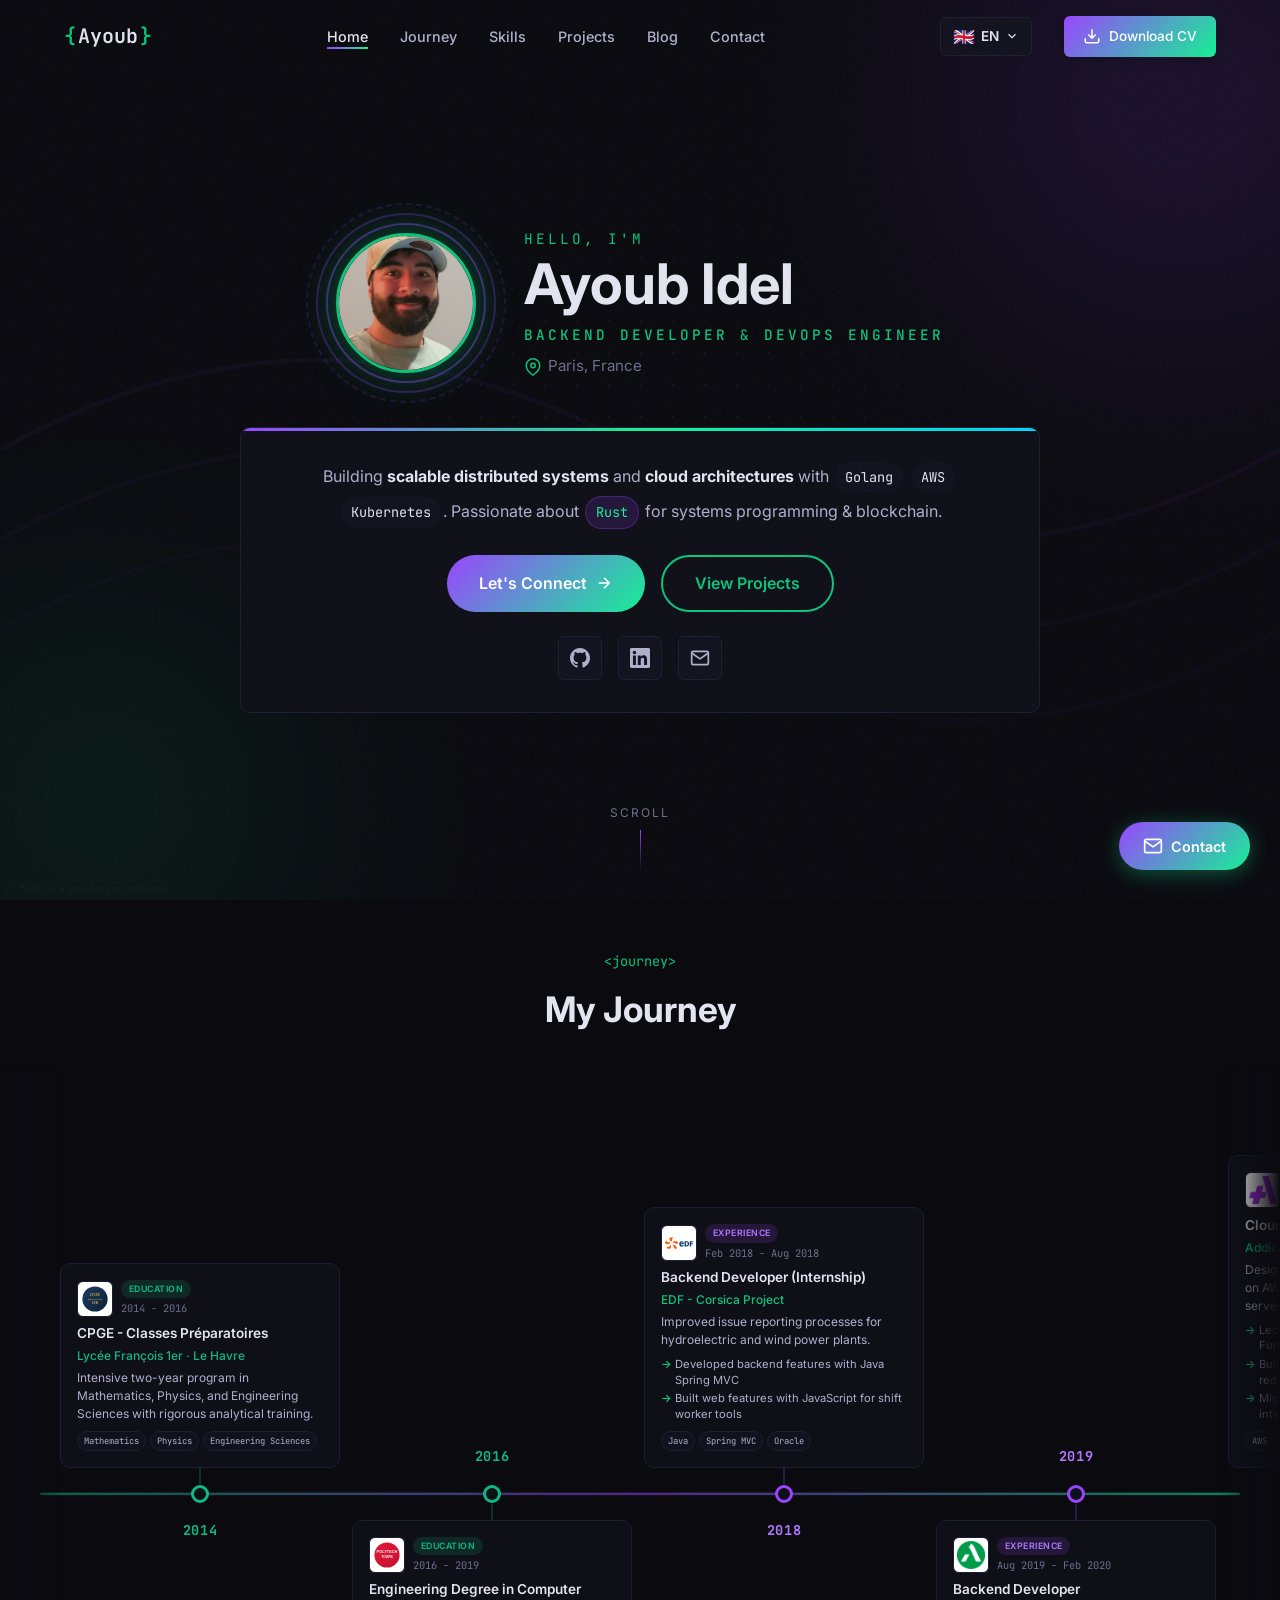
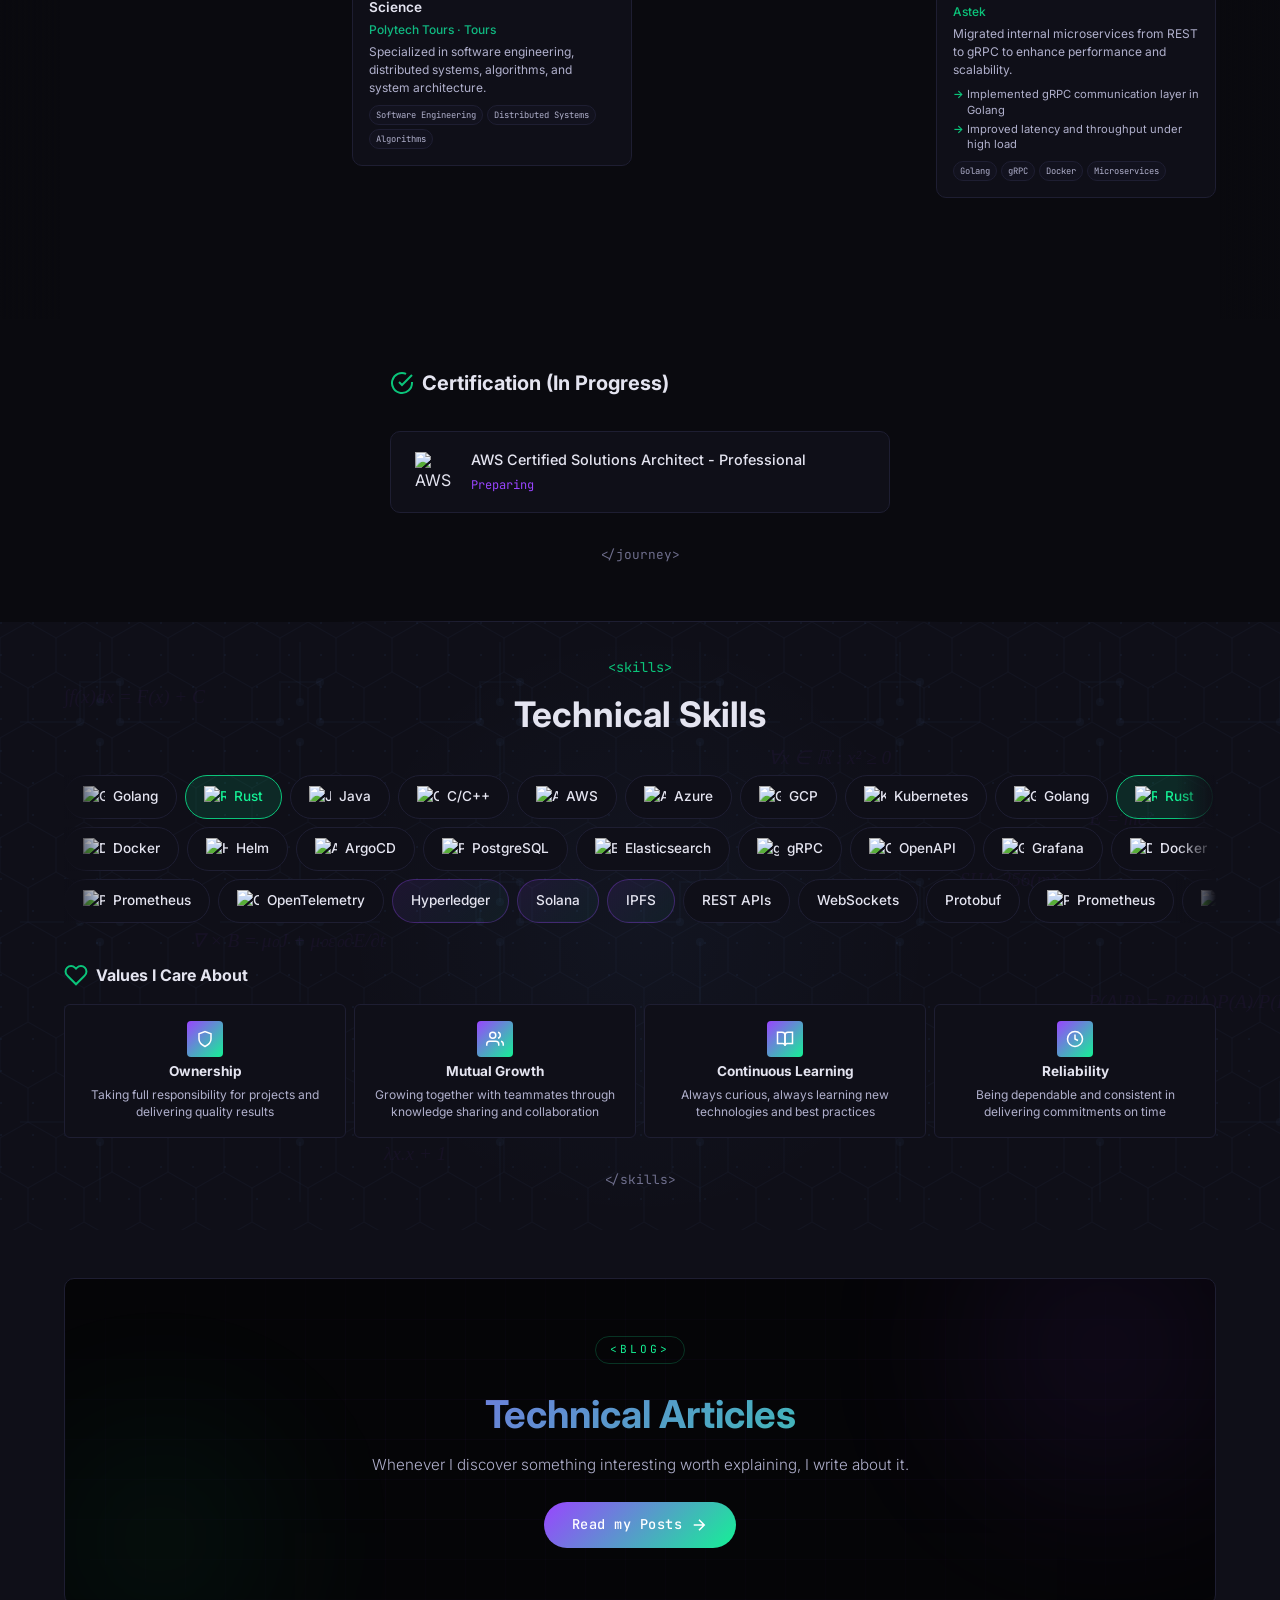
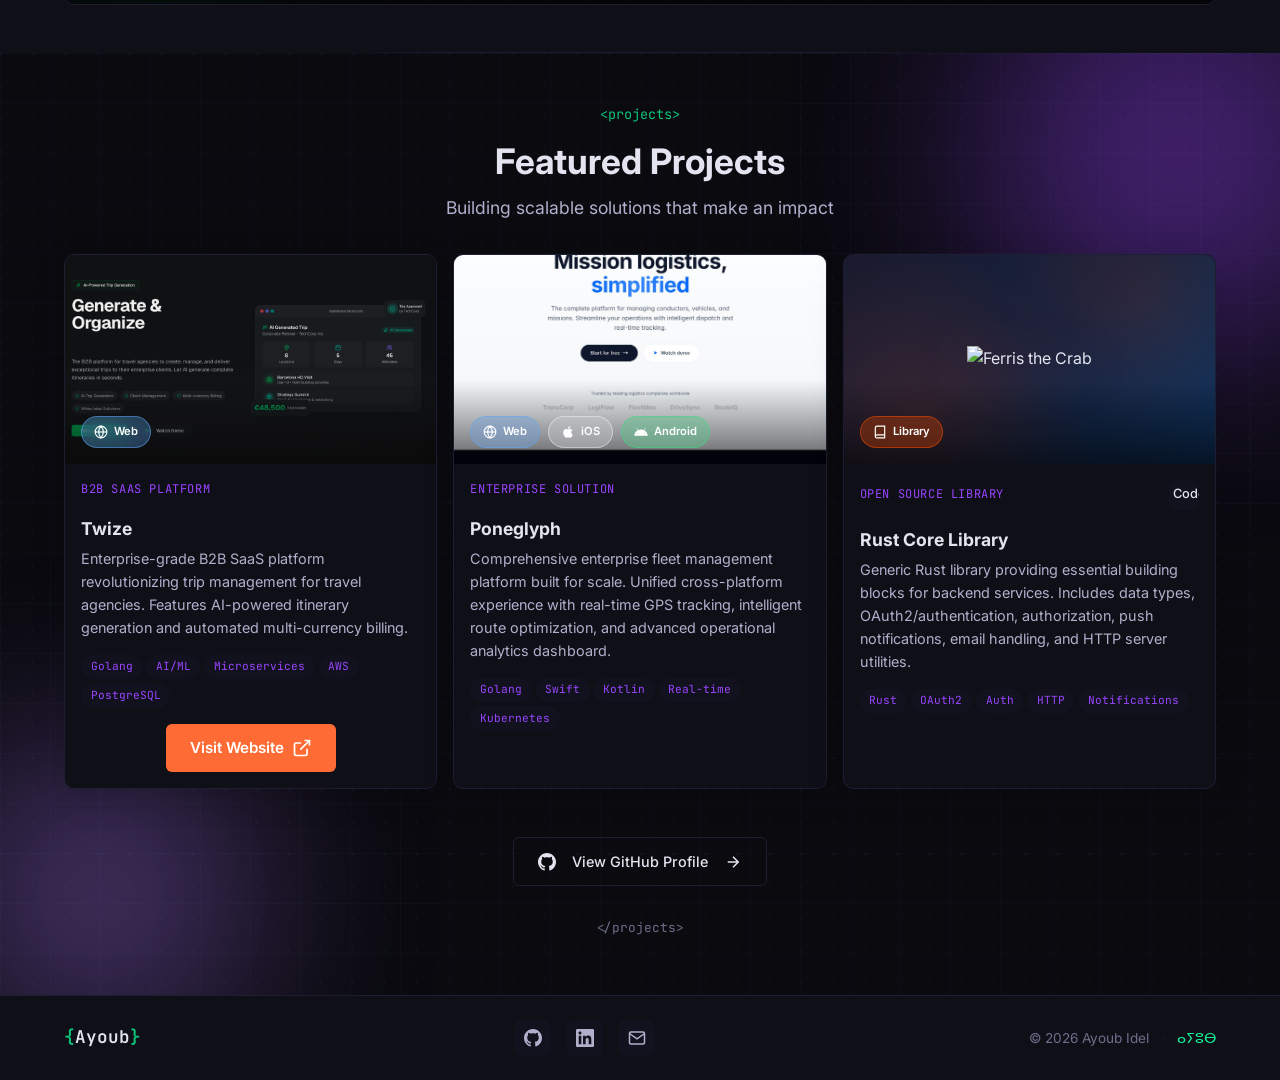
==== commit 0eb129fc: "update title" ====
--- a/index.html
+++ b/index.html
@@ -112,7 +112,7 @@
                     <span class="hero-greeting">Hello, I'm</span>
                     <h1 class="hero-rust-name">Ayoub Idel</h1>
                     <p class="hero-rust-role">
-                        <span class="rust-accent">Backend Engineer</span> & <span class="rust-accent">Cloud Architect</span>
+                        <span class="rust-accent">Backend Developer</span> & <span class="rust-accent">DevOps Engineer</span>
                     </p>
                     <p class="hero-rust-location">
                         <svg viewBox="0 0 24 24" fill="none" stroke="currentColor" stroke-width="2" width="18" height="18">
--- a/css/style.css
+++ b/css/style.css
@@ -55,13 +55,17 @@
     --code-function: var(--blue-400);
     --code-comment: var(--gray-500);
 
+    /* Solana Green */
+    --green-solana: #0bc47a;
+    --green-solana-glow: rgba(11, 196, 122, 0.4);
+
     /* Shadows - Ultra Soft */
     --shadow-xs: 0 1px 2px rgba(0, 0, 0, 0.15);
     --shadow-sm: 0 2px 8px rgba(0, 0, 0, 0.2), 0 1px 2px rgba(0, 0, 0, 0.12);
     --shadow-md: 0 4px 20px rgba(0, 0, 0, 0.25), 0 2px 8px rgba(0, 0, 0, 0.15);
     --shadow-lg: 0 12px 48px rgba(0, 0, 0, 0.3), 0 4px 16px rgba(0, 0, 0, 0.2);
     --shadow-xl: 0 20px 60px rgba(0, 0, 0, 0.35), 0 8px 24px rgba(0, 0, 0, 0.25);
-    --shadow-glow: 0 0 50px rgba(153, 69, 255, 0.25);
+    --shadow-glow: 0 0 50px rgba(20, 241, 149, 0.25);
     --shadow-card: 0 4px 24px rgba(0, 0, 0, 0.2), 0 2px 8px rgba(0, 0, 0, 0.12);
     --shadow-soft: 0 8px 32px rgba(0, 0, 0, 0.15);
 
@@ -255,7 +259,7 @@
 }
 
 .logo-bracket {
-    color: #9945FF;
+    color: var(--green-solana);
 }
 
 .logo-text {
@@ -471,7 +475,7 @@
 
 .btn-primary:hover {
     transform: translateY(-3px);
-    box-shadow: 0 10px 40px rgba(153, 69, 255, 0.4);
+    box-shadow: 0 10px 40px var(--green-solana-glow);
 }
 
 .btn-primary:hover::before {
@@ -497,7 +501,7 @@
 
 .btn-outline:hover {
     background: var(--bg-tertiary);
-    border-color: #9945FF;
+    border-color: var(--green-solana);
 }
 
 .btn-download {
@@ -603,7 +607,7 @@
 .greeting-text {
     font-family: var(--font-mono);
     font-size: 0.9rem;
-    color: var(--accent-primary);
+    color: var(--green-solana);
     letter-spacing: 0.1em;
     text-transform: uppercase;
 }
@@ -613,7 +617,7 @@
     font-weight: 700;
     line-height: 1.1;
     margin-bottom: var(--space-md);
-    background: linear-gradient(90deg, var(--text-primary), var(--blue-400), var(--text-primary));
+    background: linear-gradient(90deg, var(--text-primary), var(--green-solana), var(--text-primary));
     background-size: 200% 100%;
     -webkit-background-clip: text;
     -webkit-text-fill-color: transparent;
@@ -643,7 +647,7 @@
 
 .title-dynamic {
     font-family: var(--font-mono);
-    color: var(--accent-primary);
+    color: var(--green-solana);
 }
 
 .typing-cursor {
@@ -692,7 +696,7 @@
     color: white;
     border-color: var(--accent-primary);
     transform: translateY(-5px) scale(1.1);
-    box-shadow: 0 10px 30px rgba(96, 165, 250, 0.4);
+    box-shadow: 0 10px 30px var(--green-solana-glow);
 }
 
 .social-link svg {
@@ -891,7 +895,7 @@
     display: inline-block;
     font-family: var(--font-mono);
     font-size: 0.85rem;
-    color: #9945FF;
+    color: var(--green-solana);
     margin-bottom: var(--space-sm);
 }
 
@@ -907,6 +911,7 @@
     font-size: clamp(1.5rem, 4vw, 2.2rem);
     font-weight: 700;
     margin-bottom: var(--space-xs);
+    color: var(--text-primary);
 }
 
 .section-subtitle {
@@ -1009,10 +1014,10 @@
     height: 100%;
     border-radius: 50%;
     object-fit: cover;
-    border: 3px solid #9945FF;
+    border: 3px solid var(--green-solana);
     position: relative;
     z-index: 2;
-    box-shadow: 0 0 40px rgba(153, 69, 255, 0.3);
+    box-shadow: 0 0 40px var(--green-solana-glow);
 }
 
 .hero-ring {
@@ -1053,7 +1058,7 @@
 .hero-greeting {
     font-family: var(--font-mono);
     font-size: 0.9rem;
-    color: #9945FF;
+    color: var(--green-solana);
     text-transform: uppercase;
     letter-spacing: 3px;
     margin-bottom: 4px;
@@ -1063,21 +1068,21 @@
     font-size: clamp(2.2rem, 6vw, 3.5rem);
     font-weight: 700;
     margin: 0 0 8px;
-    background: linear-gradient(135deg, #9945FF 0%, #14F195 50%, #00D4FF 100%);
-    -webkit-background-clip: text;
-    -webkit-text-fill-color: transparent;
-    background-clip: text;
+    color: var(--text-primary);
     line-height: 1.1;
 }
 
 .hero-rust-role {
-    font-size: 1.15rem;
-    color: var(--text-secondary);
+    font-family: var(--font-mono);
+    font-size: 0.9rem;
+    color: var(--green-solana);
+    text-transform: uppercase;
+    letter-spacing: 3px;
     margin: 0 0 8px;
 }
 
 .rust-accent {
-    color: #9945FF;
+    color: var(--green-solana);
     font-weight: 500;
 }
 
@@ -1091,7 +1096,7 @@
 }
 
 .hero-rust-location svg {
-    color: #9945FF;
+    color: var(--green-solana);
 }
 
 /* Card section */
@@ -1180,7 +1185,7 @@
 
 .btn-rust-primary:hover {
     transform: translateY(-3px);
-    box-shadow: 0 15px 40px rgba(153, 69, 255, 0.4);
+    box-shadow: 0 15px 40px var(--green-solana-glow);
 }
 
 .btn-rust-primary svg {
@@ -1195,17 +1200,17 @@
     display: inline-flex;
     align-items: center;
     background: transparent;
-    color: #9945FF;
+    color: var(--green-solana);
     padding: 14px 32px;
     border-radius: var(--radius-full);
     font-weight: 600;
     text-decoration: none;
     transition: var(--transition-base);
-    border: 2px solid #9945FF;
+    border: 2px solid var(--green-solana);
 }
 
 .btn-rust-secondary:hover {
-    background: rgba(153, 69, 255, 0.1);
+    background: rgba(11, 196, 122, 0.1);
     transform: translateY(-3px);
 }
 
@@ -1230,11 +1235,11 @@
 }
 
 .rust-social-link:hover {
-    background: #9945FF;
+    background: var(--green-solana);
     color: white;
-    border-color: #9945FF;
+    border-color: var(--green-solana);
     transform: translateY(-4px);
-    box-shadow: 0 10px 25px rgba(153, 69, 255, 0.3);
+    box-shadow: 0 10px 25px var(--green-solana-glow);
 }
 
 .rust-social-link svg {
@@ -1356,7 +1361,7 @@
 .about-greeting {
     font-family: var(--font-mono);
     font-size: 0.85rem;
-    color: #9945FF;
+    color: var(--green-solana);
     text-transform: uppercase;
     letter-spacing: 2px;
 }
@@ -1365,10 +1370,7 @@
     font-size: 2.5rem;
     font-weight: 700;
     margin: 4px 0 8px;
-    background: linear-gradient(135deg, #9945FF, #14F195);
-    -webkit-background-clip: text;
-    -webkit-text-fill-color: transparent;
-    background-clip: text;
+    color: var(--text-primary);
 }
 
 .about-role {
@@ -1378,7 +1380,7 @@
 }
 
 .rust-highlight {
-    color: #9945FF;
+    color: var(--green-solana);
     font-weight: 500;
 }
 
@@ -1392,7 +1394,7 @@
 }
 
 .about-location svg {
-    color: #9945FF;
+    color: var(--green-solana);
 }
 
 /* Main card */
@@ -1468,7 +1470,7 @@
     display: block;
     font-size: 2rem;
     font-weight: 700;
-    color: #9945FF;
+    color: var(--green-solana);
     line-height: 1;
 }
 
@@ -1499,7 +1501,7 @@
 
 .about-quote-rust::before {
     content: '"';
-    color: #9945FF;
+    color: var(--green-solana);
     font-size: 1.5rem;
     font-weight: 700;
     margin-right: 4px;
@@ -1527,22 +1529,22 @@
 
 .btn-rust:hover {
     transform: translateY(-2px);
-    box-shadow: 0 10px 30px rgba(153, 69, 255, 0.3);
+    box-shadow: 0 10px 30px var(--green-solana-glow);
 }
 
 .btn-rust-outline {
     background: transparent;
-    color: #9945FF;
+    color: var(--green-solana);
     padding: 12px 28px;
     border-radius: var(--radius-full);
     font-weight: 500;
     text-decoration: none;
     transition: var(--transition-base);
-    border: 2px solid #9945FF;
+    border: 2px solid var(--green-solana);
 }
 
 .btn-rust-outline:hover {
-    background: rgba(153, 69, 255, 0.1);
+    background: rgba(11, 196, 122, 0.1);
 }
 
 /* Mobile responsive */
@@ -1672,58 +1674,124 @@
    ============================================ */
 .snake-timeline-wrapper {
     position: relative;
-    margin: 0 auto;
-    padding: var(--space-xl) 0;
-    overflow: visible;
-}
-
-/* SVG connector overlay */
+    padding: var(--space-lg) 0;
+    overflow: hidden;
+    /* Break out of the container to use full viewport width */
+    width: 100vw;
+    margin-left: calc(-50vw + 50%);
+}
+
+/* Scroll fade indicators */
+.snake-timeline-wrapper::before,
+.snake-timeline-wrapper::after {
+    content: '';
+    position: absolute;
+    top: 0;
+    bottom: 0;
+    width: 60px;
+    z-index: 10;
+    pointer-events: none;
+}
+
+.snake-timeline-wrapper::before {
+    left: 0;
+    background: linear-gradient(to right, var(--bg-primary), transparent);
+}
+
+.snake-timeline-wrapper::after {
+    right: 0;
+    background: linear-gradient(to left, var(--bg-primary), transparent);
+}
+
+/* SVG connector hidden – replaced by CSS horizontal line */
 .snake-connector {
-    position: absolute;
-    top: 0;
-    left: 0;
+    display: none;
+}
+
+.snake-path-line {
+    display: none;
+}
+
+@keyframes drawTimeline {
+    from { clip-path: inset(0 100% 0 0); }
+    to { clip-path: inset(0 0 0 0); }
+}
+
+/* Horizontal scrolling flex container */
+.snake-timeline {
+    display: flex;
+    overflow-x: auto;
+    overflow-y: visible;
+    gap: 12px;
+    padding: 20px 60px;
+    scroll-behavior: smooth;
+    scroll-snap-type: x proximity;
+    align-items: stretch;
+    position: relative;
+    min-height: 500px;
+    z-index: 2;
+    scrollbar-width: thin;
+    scrollbar-color: rgba(153, 69, 255, 0.3) transparent;
+    cursor: grab;
+}
+
+.snake-timeline:active {
+    cursor: grabbing;
+}
+
+.snake-timeline::-webkit-scrollbar {
+    height: 4px;
+}
+
+.snake-timeline::-webkit-scrollbar-track {
+    background: transparent;
+}
+
+.snake-timeline::-webkit-scrollbar-thumb {
+    background: rgba(153, 69, 255, 0.3);
+    border-radius: 4px;
+}
+
+/* Horizontal connecting line through center */
+.snake-timeline::before {
+    content: '';
+    position: absolute;
+    top: 50%;
+    left: 40px;
+    right: 40px;
+    height: 3px;
+    background: linear-gradient(90deg, #10b981 0%, #9945FF 50%, #14F195 100%);
+    border-radius: 3px;
+    z-index: 1;
+    transform: translateY(-50%);
     pointer-events: none;
-    z-index: 1;
-    overflow: visible;
-}
-
-.snake-path-line {
-    stroke-dasharray: 2000;
-    stroke-dashoffset: 2000;
-    transition: stroke-dashoffset 0s;
-}
-
-.snake-timeline-wrapper.snake-animated .snake-path-line {
-    animation: drawSnakePath 2.5s ease-out forwards;
-}
-
-@keyframes drawSnakePath {
-    to { stroke-dashoffset: 0; }
-}
-
-/* Serpentine grid layout */
-.snake-timeline {
+    opacity: 0;
+    transition: opacity 0.5s ease;
+}
+
+.snake-timeline-wrapper.snake-animated .snake-timeline::before {
+    opacity: 0.5;
+    animation: drawTimeline 1.5s ease-out forwards;
+}
+
+/* Snake item – grid: [top-half] [node] [bottom-half] */
+.snake-item {
+    flex: 0 0 280px;
     display: grid;
-    grid-template-columns: repeat(3, 1fr);
-    gap: var(--space-lg);
+    grid-template-rows: 1fr 20px 1fr;
     position: relative;
     z-index: 2;
-    padding-bottom: var(--space-sm);
-}
-
-@media (max-width: 900px) {
-    .snake-timeline {
-        grid-template-columns: repeat(2, 1fr);
-    }
-}
-
-/* Snake item */
-.snake-item {
-    position: relative;
-    padding-top: 48px;
+    scroll-snap-align: center;
     opacity: 0;
+    transition: opacity 0.6s ease, transform 0.6s ease;
+}
+
+.snake-item:nth-child(odd) {
+    transform: translateY(-20px);
+}
+
+.snake-item:nth-child(even) {
     transform: translateY(20px);
-    transition: opacity 0.5s ease, transform 0.5s ease;
 }
 
 .snake-item.snake-visible {
@@ -1731,18 +1799,53 @@
     transform: translateY(0);
 }
 
-/* Year label above the node */
+/* Vertical connector from node to card */
+.snake-item::after {
+    content: '';
+    position: absolute;
+    left: 50%;
+    width: 2px;
+    z-index: 1;
+    transform: translateX(-50%);
+    opacity: 0.25;
+    transition: opacity 0.3s ease;
+}
+
+.snake-item:nth-child(odd)::after {
+    bottom: calc(50% + 10px);
+    height: 16px;
+}
+
+.snake-item:nth-child(even)::after {
+    top: calc(50% + 10px);
+    height: 16px;
+}
+
+.snake-item[data-type="experience"]::after {
+    background: #9945FF;
+}
+
+.snake-item[data-type="education"]::after {
+    background: #10b981;
+}
+
+.snake-item.current::after {
+    background: #14F195;
+}
+
+.snake-item:hover::after {
+    opacity: 0.6;
+}
+
+/* Year label */
 .snake-year {
-    position: absolute;
-    top: 0;
-    left: 50%;
-    transform: translateX(-50%);
     font-family: var(--font-mono);
-    font-size: 0.8rem;
+    font-size: 0.85rem;
     font-weight: 700;
-    color: var(--text-muted);
+    white-space: nowrap;
     z-index: 4;
-    white-space: nowrap;
+    letter-spacing: 0.05em;
+    text-align: center;
 }
 
 .snake-item[data-type="experience"] .snake-year {
@@ -1757,17 +1860,31 @@
     color: #14F195;
 }
 
-/* Node dot between year and card */
+/* Odd items: year BELOW the line */
+.snake-item:nth-child(odd) .snake-year {
+    grid-row: 3;
+    align-self: start;
+    margin-top: 16px;
+}
+
+/* Even items: year ABOVE the line */
+.snake-item:nth-child(even) .snake-year {
+    grid-row: 1;
+    align-self: end;
+    margin-bottom: 16px;
+}
+
+/* Node dot on the horizontal line */
 .snake-node {
-    position: absolute;
-    top: 24px;
-    left: 50%;
-    transform: translateX(-50%);
-    width: 16px;
-    height: 16px;
+    grid-row: 2;
+    width: 18px;
+    height: 18px;
     border-radius: 50%;
-    z-index: 3;
-    transition: var(--transition-base);
+    z-index: 5;
+    align-self: center;
+    justify-self: center;
+    position: relative;
+    transition: transform 0.3s ease, box-shadow 0.3s ease;
 }
 
 .snake-item[data-type="experience"] .snake-node {
@@ -1800,19 +1917,32 @@
 
 @keyframes pulse-snake-node {
     0%, 100% { box-shadow: 0 0 0 0 rgba(20, 241, 149, 0.4); }
-    50% { box-shadow: 0 0 0 8px rgba(20, 241, 149, 0); }
+    50% { box-shadow: 0 0 0 10px rgba(20, 241, 149, 0); }
 }
 
 .snake-item:hover .snake-node {
-    transform: translateX(-50%) scale(1.3);
+    transform: scale(1.4);
 }
 
 .snake-item[data-type="experience"]:hover .snake-node {
-    box-shadow: 0 0 16px rgba(153, 69, 255, 0.5);
+    box-shadow: 0 0 20px var(--green-solana-glow);
 }
 
 .snake-item[data-type="education"]:hover .snake-node {
-    box-shadow: 0 0 16px rgba(16, 185, 129, 0.5);
+    box-shadow: 0 0 20px rgba(16, 185, 129, 0.5);
+}
+
+/* Card positioning – alternating above/below */
+.snake-item:nth-child(odd) .snake-card {
+    grid-row: 1;
+    align-self: end;
+    margin-bottom: 16px;
+}
+
+.snake-item:nth-child(even) .snake-card {
+    grid-row: 3;
+    align-self: start;
+    margin-top: 16px;
 }
 
 /* Card */
@@ -1855,7 +1985,7 @@
 }
 
 .snake-item[data-type="experience"] .snake-card:hover {
-    border-color: #9945FF;
+    border-color: var(--green-solana);
 }
 
 .snake-item[data-type="education"] .snake-card:hover {
@@ -1930,7 +2060,7 @@
 }
 
 .snake-item[data-type="experience"] .snake-card-org {
-    color: #9945FF;
+    color: var(--green-solana);
 }
 
 .snake-item[data-type="education"] .snake-card-org {
@@ -1968,7 +2098,7 @@
 }
 
 .snake-item[data-type="experience"] .snake-card-highlights li::before {
-    color: #9945FF;
+    color: var(--green-solana);
 }
 
 .snake-item[data-type="education"] .snake-card-highlights li::before {
@@ -1987,52 +2117,87 @@
     padding: 2px 6px;
 }
 
-/* ---- Responsive: Mobile (single column vertical) ---- */
-@media (max-width: 600px) {
+/* ---- Responsive: Mobile (vertical timeline) ---- */
+@media (max-width: 768px) {
+    .snake-timeline-wrapper::before,
+    .snake-timeline-wrapper::after {
+        display: none;
+    }
+
     .snake-timeline {
-        grid-template-columns: 1fr;
-        padding-left: 24px;
+        flex-direction: column;
+        overflow-x: visible;
+        min-height: auto;
+        padding: 20px 0 20px 32px;
+        gap: var(--space-md);
+        cursor: default;
+    }
+
+    .snake-timeline::before {
+        top: 10px;
+        bottom: 10px;
+        left: 11px;
+        right: auto;
+        width: 3px;
+        height: auto;
+        transform: none;
+        opacity: 0.4 !important;
+        clip-path: none !important;
+        animation: none !important;
     }
 
     .snake-item {
-        padding-top: 0;
+        flex: none;
+        display: block;
+        min-height: auto;
+    }
+
+    .snake-item:nth-child(odd),
+    .snake-item:nth-child(even) {
+        transform: translateX(-20px);
+    }
+
+    .snake-item.snake-visible {
+        transform: translateX(0);
+    }
+
+    .snake-item::after {
+        display: none;
     }
 
     .snake-year {
-        position: static;
-        transform: none;
         display: block;
         margin-bottom: 4px;
     }
 
-    /* Vertical line fallback instead of SVG */
-    .snake-timeline::before {
-        content: '';
+    .snake-item:nth-child(odd) .snake-year,
+    .snake-item:nth-child(even) .snake-year {
+        grid-row: auto;
+        align-self: auto;
+        margin: 0 0 4px 0;
+    }
+
+    .snake-node {
         position: absolute;
-        left: 7px;
-        top: 10px;
-        bottom: 10px;
-        width: 3px;
-        background: linear-gradient(180deg, #10b981, #9945FF, #14F195);
-        border-radius: 3px;
-        opacity: 0.4;
+        left: -25px;
+        top: 12px;
+        width: 14px;
+        height: 14px;
+    }
+
+    .snake-item:nth-child(odd) .snake-card,
+    .snake-item:nth-child(even) .snake-card {
+        grid-row: auto;
+        align-self: auto;
+        margin: 0;
+    }
+
+    .snake-item:hover .snake-node {
+        transform: scale(1.3);
     }
 
     .snake-connector {
         display: none;
-    }
-
-    .snake-node {
-        position: absolute;
-        left: -17px;
-        top: 12px;
-        transform: none;
-        width: 14px;
-        height: 14px;
-    }
-
-    .snake-item:hover .snake-node {
-        transform: scale(1.3);
     }
 }
 
@@ -2111,7 +2276,7 @@
 .subsection-title svg {
     width: 24px;
     height: 24px;
-    color: var(--accent-primary);
+    color: var(--green-solana);
 }
 
 /* ============================================
@@ -2206,8 +2371,8 @@
 }
 
 .skill-chip:hover {
-    border-color: #9945FF;
-    background: rgba(153, 69, 255, 0.1);
+    border-color: var(--green-solana);
+    background: rgba(11, 196, 122, 0.1);
     transform: scale(1.05);
 }
 
@@ -2218,8 +2383,8 @@
 }
 
 .skill-chip.featured {
-    background: rgba(153, 69, 255, 0.15);
-    border-color: #9945FF;
+    background: rgba(11, 196, 122, 0.15);
+    border-color: var(--green-solana);
     color: #14F195;
 }
 
@@ -2258,7 +2423,7 @@
 }
 
 .values-section .subsection-title svg {
-    color: #9945FF;
+    color: var(--green-solana);
 }
 
 .values-grid {
@@ -2277,7 +2442,7 @@
 }
 
 .value-card:hover {
-    border-color: #9945FF;
+    border-color: var(--green-solana);
     transform: translateY(-3px);
 }
 
@@ -2983,7 +3148,7 @@
 }
 
 .blog-title a:hover {
-    color: var(--accent-primary);
+    color: var(--green-solana);
 }
 
 .blog-excerpt {
@@ -3030,7 +3195,7 @@
 }
 
 .blog-banner:hover {
-    border-color: #9945FF;
+    border-color: var(--green-solana);
     box-shadow: 0 0 60px rgba(153, 69, 255, 0.15), 0 0 120px rgba(20, 241, 149, 0.06);
     transform: translateY(-3px);
 }
@@ -3129,7 +3294,7 @@
 }
 
 .blog-banner:hover .blog-banner-btn {
-    box-shadow: 0 0 30px rgba(153, 69, 255, 0.4);
+    box-shadow: 0 0 30px var(--green-solana-glow);
 }
 
 .blog-banner:hover .blog-banner-btn svg {
@@ -3376,7 +3541,7 @@
 }
 
 .footer-mini-logo .logo-bracket {
-    color: #9945FF;
+    color: var(--green-solana);
 }
 
 .footer-mini-logo .logo-text {
@@ -3852,8 +4017,7 @@
     top: -100%;
     font-family: var(--font-mono);
     font-size: 14px;
-    color: var(--accent-primary);
-    text-shadow: 0 0 10px var(--accent-primary);
+    color: var(--green-solana);
     animation: matrix-fall 5s linear infinite;
     opacity: 0.8;
 }
@@ -4135,8 +4299,8 @@
 }
 
 @keyframes cta-icon-pulse {
-    0%, 100% { box-shadow: 0 0 0 0 rgba(96, 165, 250, 0.4); }
-    50% { box-shadow: 0 0 0 20px rgba(96, 165, 250, 0); }
+    0%, 100% { box-shadow: 0 0 0 0 var(--green-solana-glow); }
+    50% { box-shadow: 0 0 0 20px rgba(20, 241, 149, 0); }
 }
 
 .cta-content h4 {
@@ -4326,7 +4490,7 @@
 }
 
 .about-stats .stat:hover .stat-number {
-    text-shadow: 0 0 30px var(--accent-primary);
+    color: var(--green-solana);
 }
 
 /* ============================================
@@ -5247,7 +5411,7 @@
    ============================================ */
 .footer-amazigh {
     font-size: 1.1rem;
-    color: var(--accent-primary);
+    color: var(--green-solana);
     margin-top: var(--space-md);
     letter-spacing: 2px;
     opacity: 0.9;
@@ -5256,7 +5420,7 @@
 
 .footer-amazigh:hover {
     opacity: 1;
-    text-shadow: 0 0 10px rgba(96, 165, 250, 0.5);
+    color: var(--green-solana);
 }
 
 /* ============================================
@@ -5345,13 +5509,13 @@
     border: none;
     border-radius: var(--radius-full);
     cursor: pointer;
-    box-shadow: 0 4px 20px rgba(153, 69, 255, 0.4);
+    box-shadow: 0 4px 20px var(--green-solana-glow);
     transition: all 0.3s ease;
 }
 
 .contact-fab:hover {
     transform: translateY(-3px);
-    box-shadow: 0 8px 30px rgba(153, 69, 255, 0.5);
+    box-shadow: 0 8px 30px var(--green-solana-glow);
 }
 
 .contact-fab svg {
@@ -5449,7 +5613,7 @@
 }
 
 .code-keyword {
-    color: #9945FF;
+    color: var(--green-solana);
     font-weight: 600;
 }
 
@@ -5575,7 +5739,7 @@
 
 .cta-button-rust:hover {
     transform: translateY(-2px);
-    box-shadow: 0 8px 25px rgba(153, 69, 255, 0.4);
+    box-shadow: 0 8px 25px var(--green-solana-glow);
 }
 
 .cta-button-rust svg {
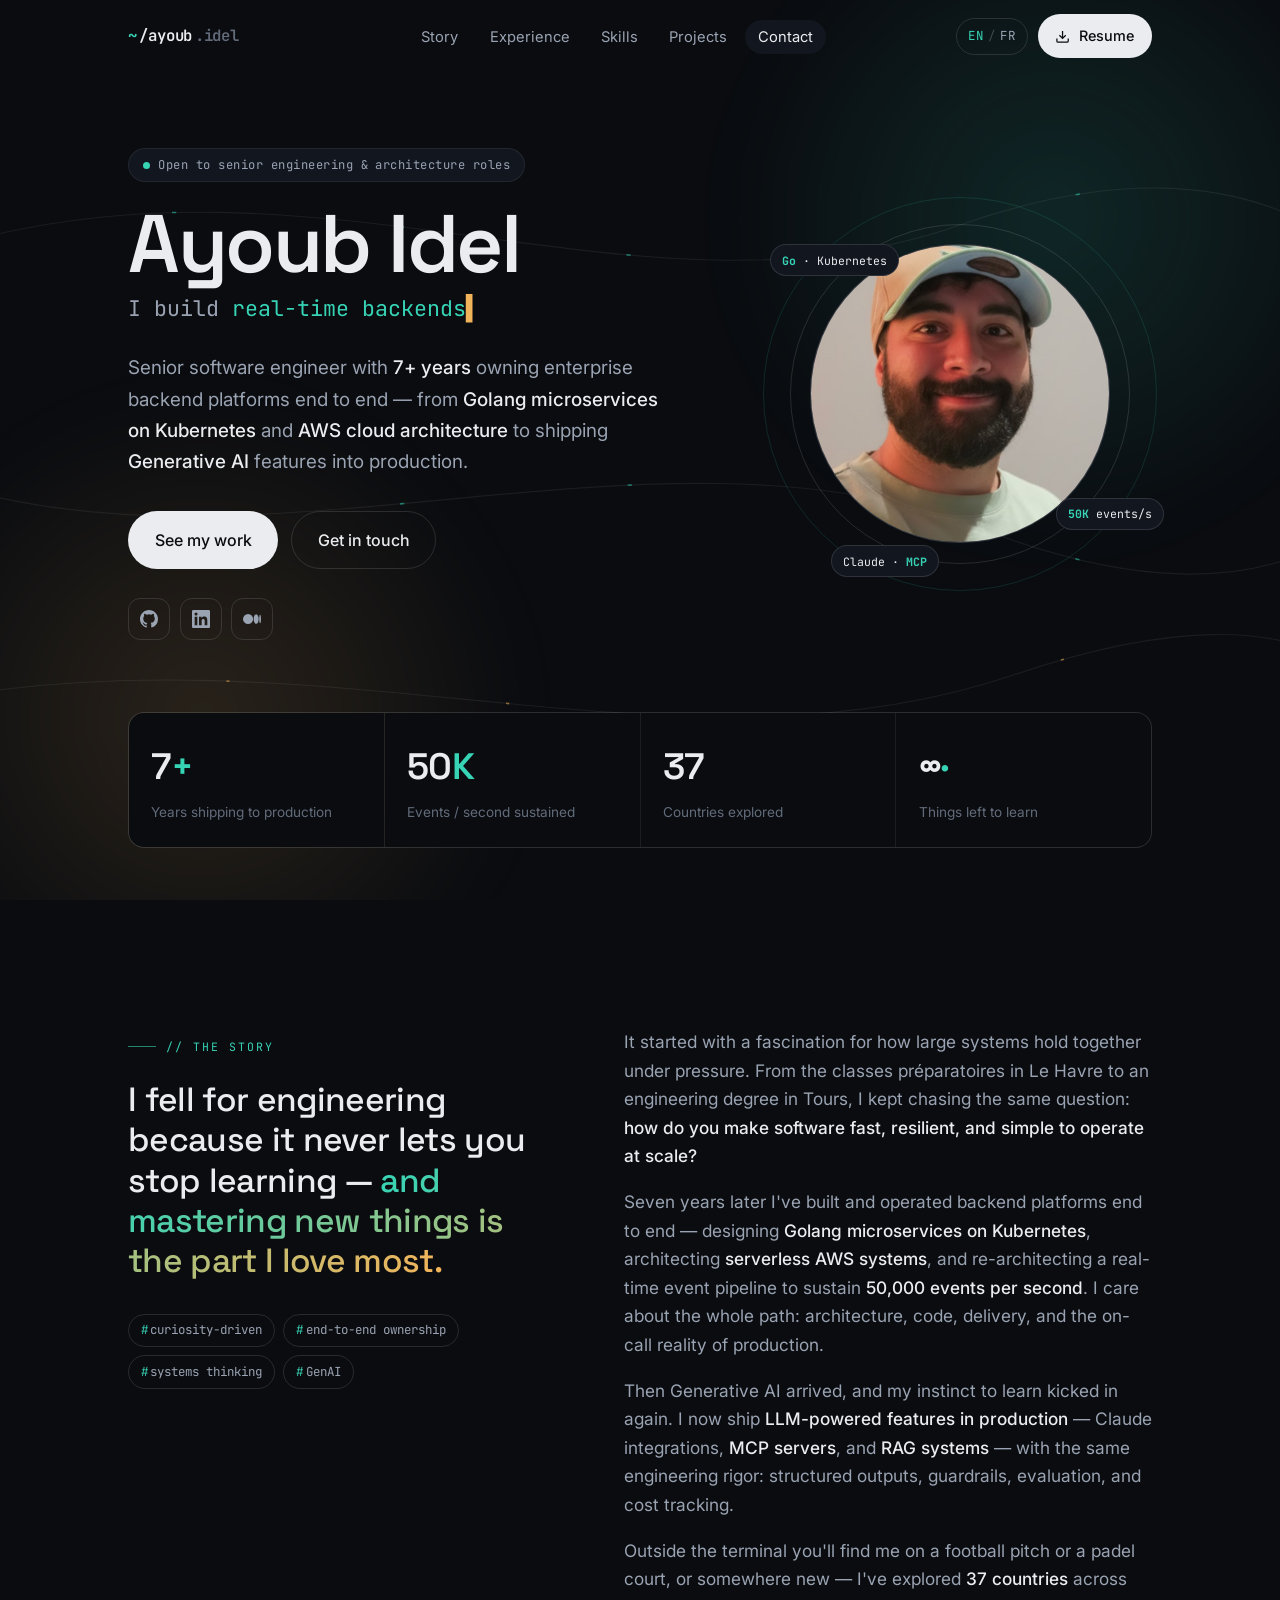
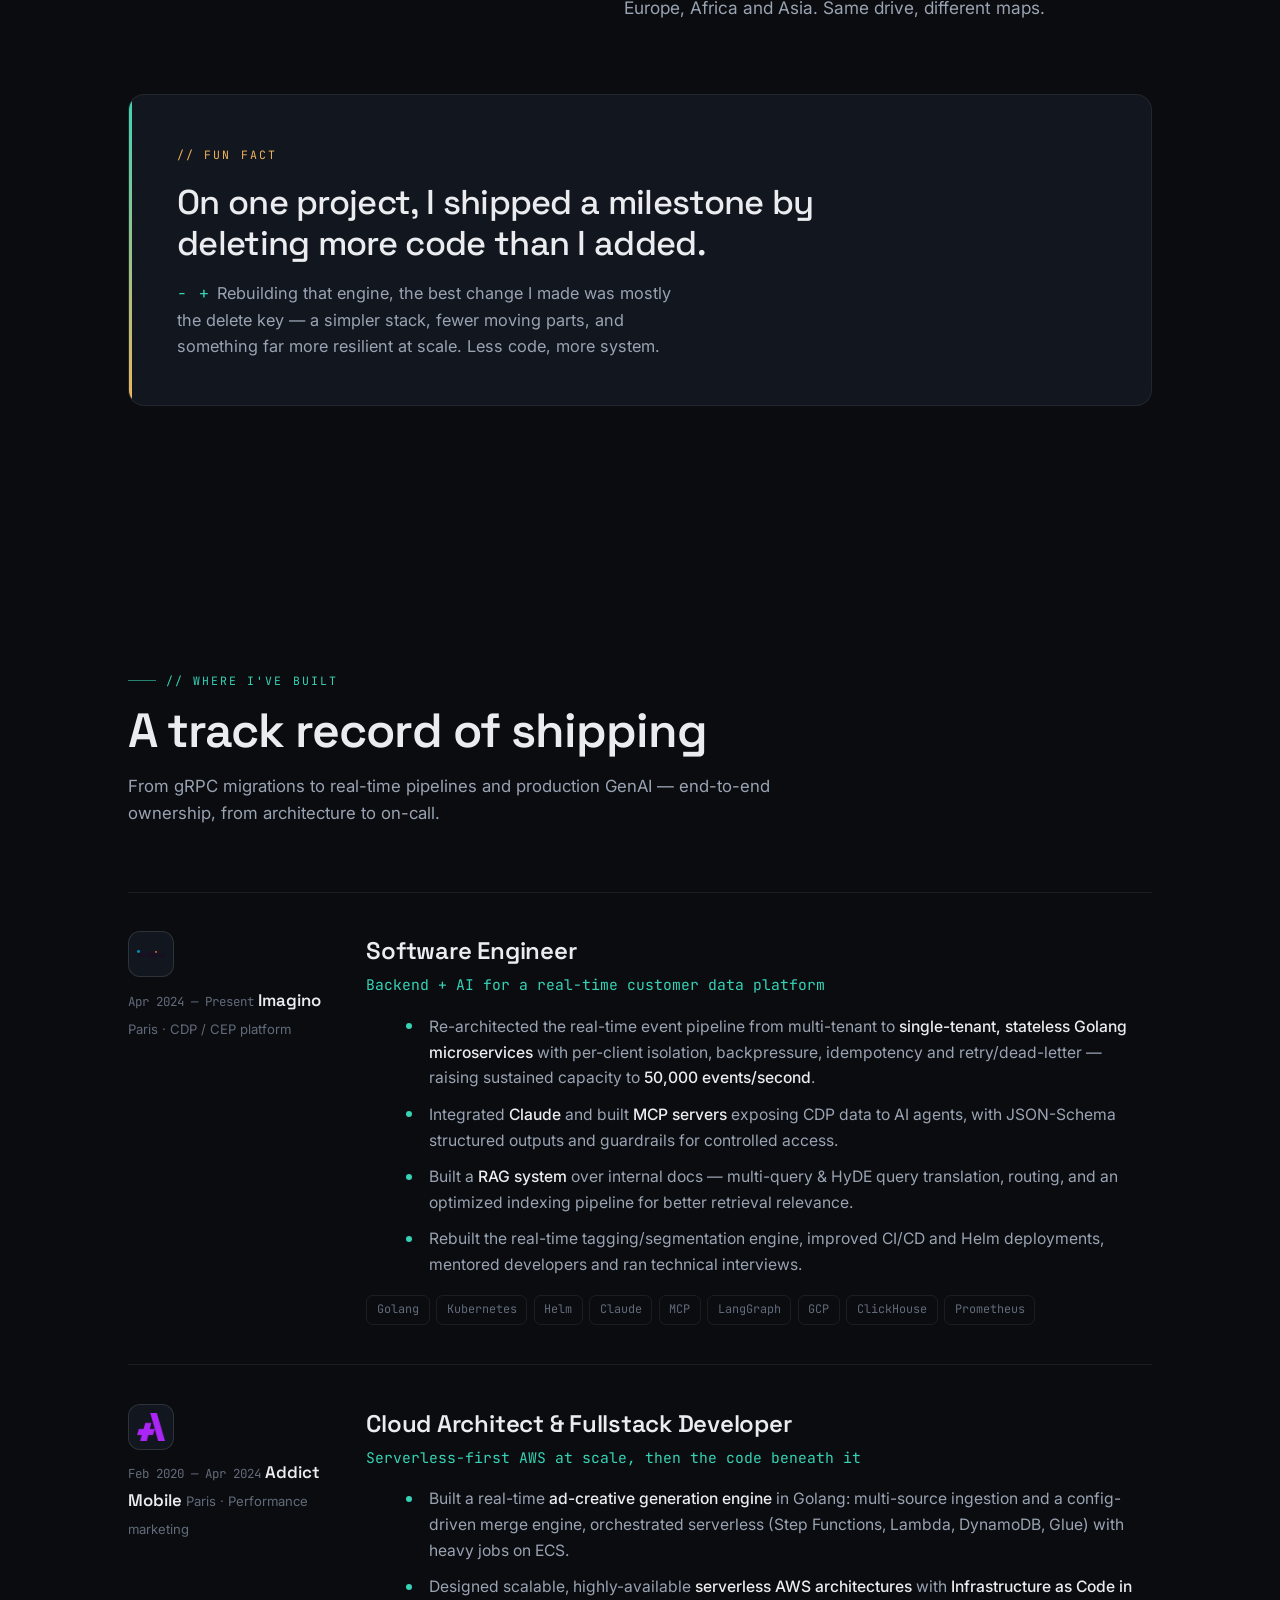
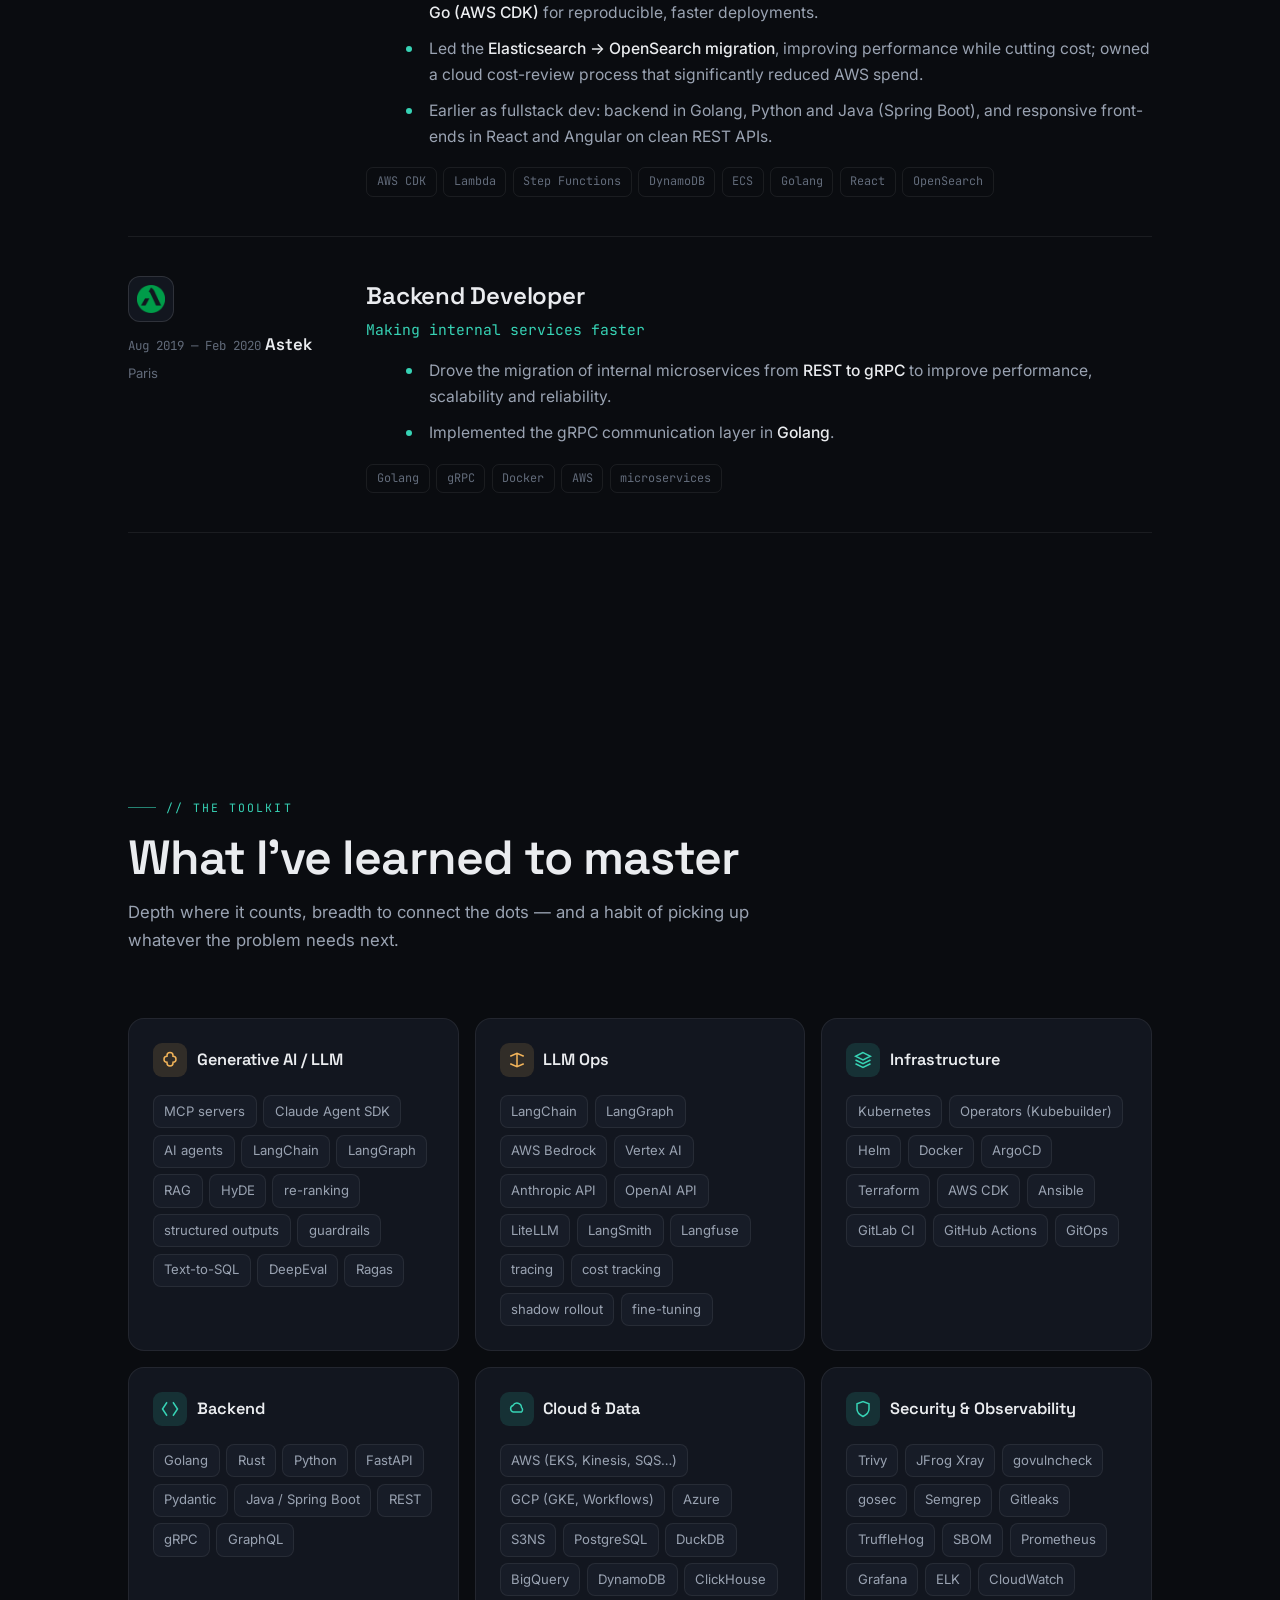
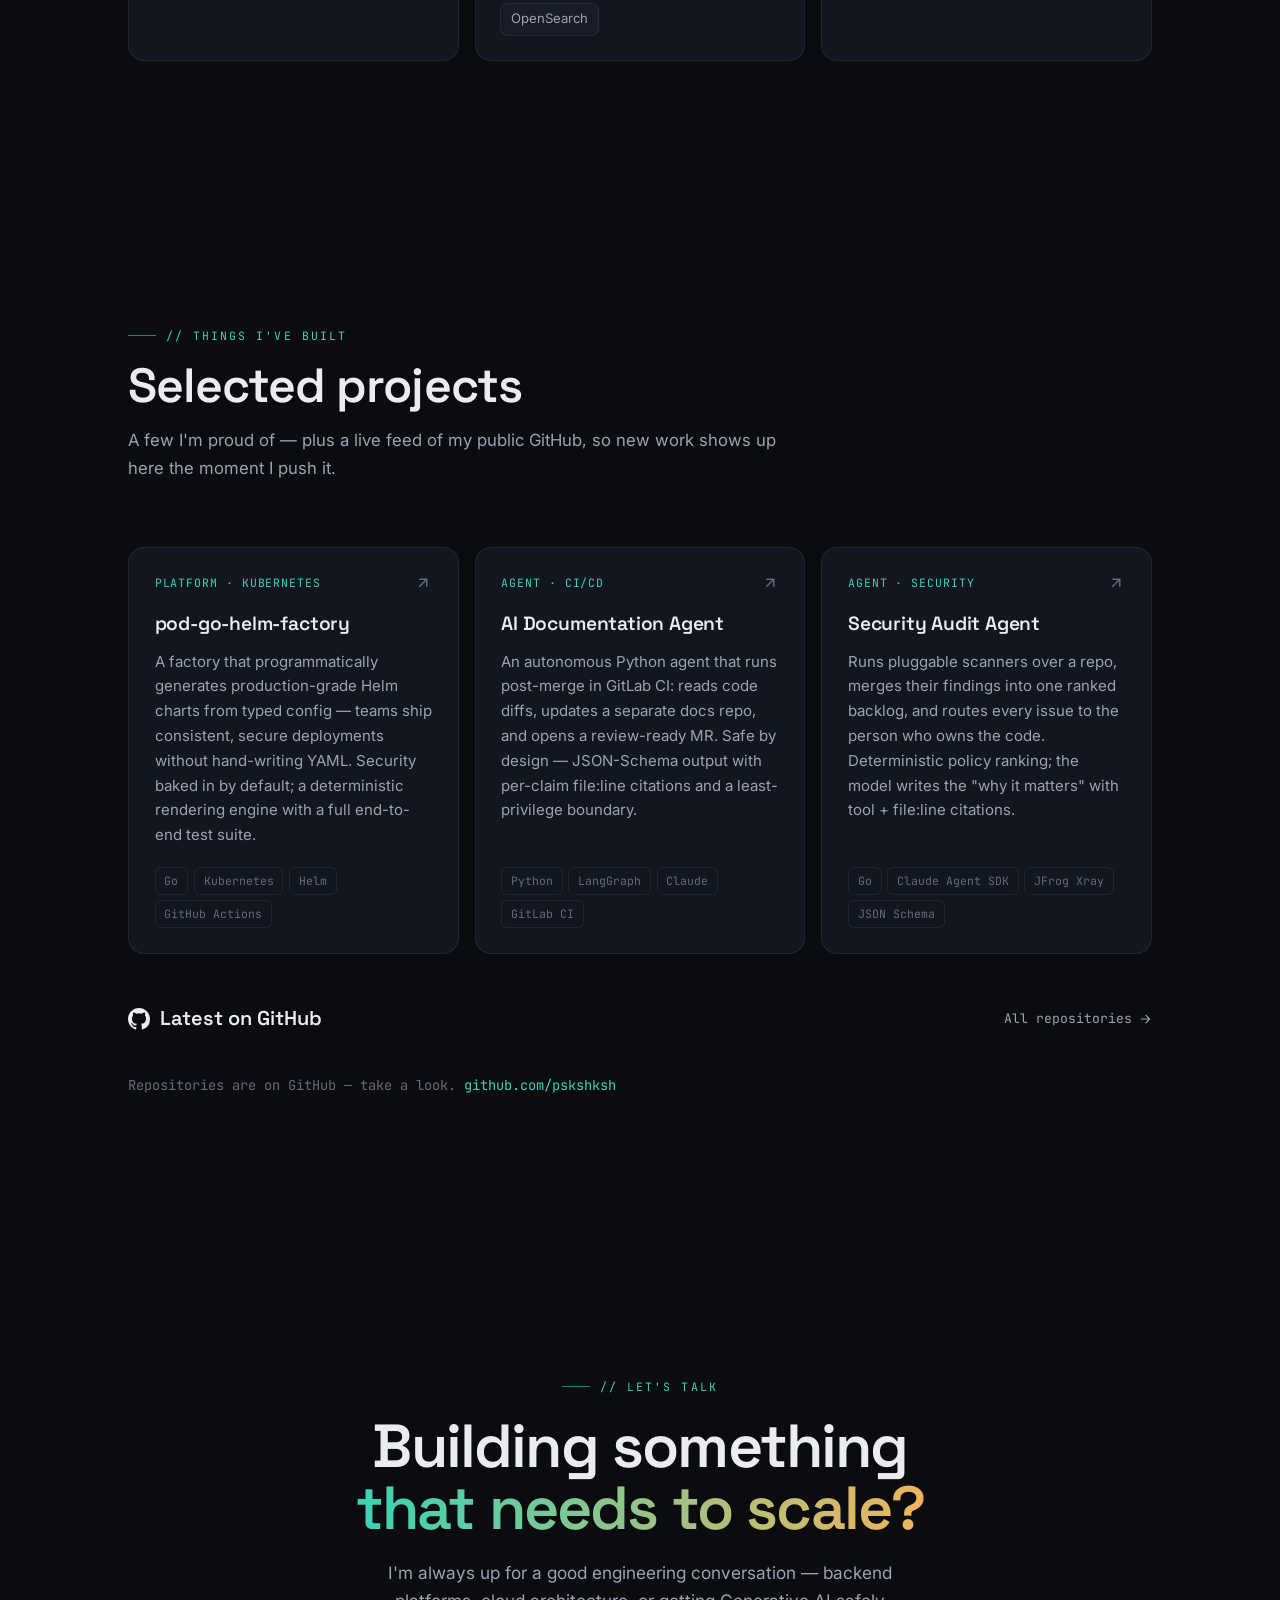
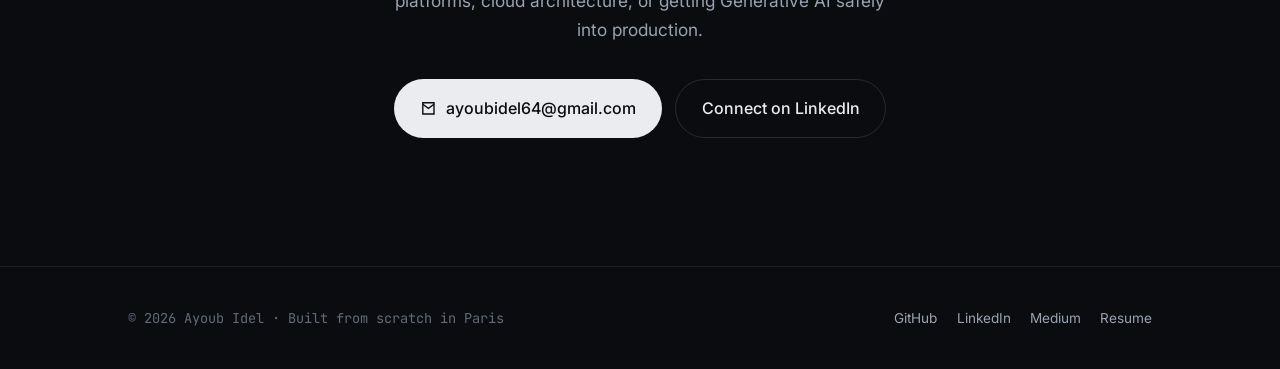
==== commit 907df644: "update website" ====
--- a/index.html
+++ b/index.html
@@ -7,1123 +7,368 @@
         window.dataLayer = window.dataLayer || [];
         function gtag(){dataLayer.push(arguments);}
         gtag('js', new Date());
-
         gtag('config', 'G-T5ZVT1N7Y3');
     </script>
     <!-- End Google Analytics -->
 
     <meta charset="UTF-8">
     <meta name="viewport" content="width=device-width, initial-scale=1.0">
-    <meta name="description" content="Ayoub Idel - Backend Engineer & Cloud Architect specializing in Golang, Rust, AWS, and Kubernetes">
-    <meta name="keywords" content="Backend Engineer, Cloud Architect, Golang, Rust, AWS, Kubernetes, Blockchain">
+    <meta name="description" content="Ayoub Idel — Senior Software Engineer building backend platforms, cloud infrastructure and Generative AI systems. Golang, Kubernetes, AWS, LLM/MCP/RAG.">
+    <meta name="keywords" content="Ayoub Idel, Senior Software Engineer, DevOps, Generative AI, Golang, Kubernetes, AWS, MCP, RAG, LLM, Cloud Architect">
     <meta name="author" content="Ayoub Idel">
 
-    <title>Ayoub Idel | Backend Engineer & Cloud Architect</title>
+    <meta property="og:title" content="Ayoub Idel — Senior Software Engineer · DevOps · Generative AI">
+    <meta property="og:description" content="7+ years building backend platforms, cloud infrastructure and Generative AI systems. Golang · Kubernetes · AWS · LLM/MCP/RAG.">
+    <meta property="og:type" content="website">
+
+    <title>Ayoub Idel — Senior Software Engineer · DevOps · Generative AI</title>
 
     <link rel="stylesheet" href="css/style.css">
-    <link rel="stylesheet" href="css/animations.css">
     <link rel="preconnect" href="https://fonts.googleapis.com">
     <link rel="preconnect" href="https://fonts.gstatic.com" crossorigin>
-    <link href="https://fonts.googleapis.com/css2?family=JetBrains+Mono:wght@400;500;600;700&family=Inter:wght@300;400;500;600;700&display=swap" rel="stylesheet">
-
+    <link href="https://fonts.googleapis.com/css2?family=Space+Grotesk:wght@400;500;600;700&family=Inter:wght@300;400;500;600&family=JetBrains+Mono:wght@400;500;600&display=swap" rel="stylesheet">
     <link rel="icon" type="image/svg+xml" href="assets/favicon.svg">
 </head>
 <body>
-    <div class="cursor-follower"></div>
-    <div class="noise-overlay"></div>
-
-    <!-- Navigation -->
-    <nav class="navbar">
-        <div class="nav-container">
-            <a href="#home" class="nav-logo">
-                <span class="logo-bracket">{</span>
-                <span class="logo-text">Ayoub</span>
-                <span class="logo-bracket">}</span>
+
+    <!-- ===================== NAV ===================== -->
+    <nav class="nav" id="nav">
+        <div class="nav-inner">
+            <a href="#top" class="brand" aria-label="Ayoub Idel — home">
+                <span class="tick">~</span><span>/ayoub</span><span class="caret">.idel</span>
             </a>
 
-            <button class="nav-toggle" aria-label="Toggle navigation">
-                <span class="hamburger"></span>
-            </button>
-
-            <ul class="nav-menu">
-                <li><a href="#home" class="nav-link active" data-i18n="nav_home">Home</a></li>
-                <li><a href="#journey" class="nav-link" data-i18n="nav_journey">Journey</a></li>
+            <ul class="nav-menu" id="navMenu">
+                <li><a href="#story" class="nav-link" data-i18n="nav_story">Story</a></li>
+                <li><a href="#experience" class="nav-link" data-i18n="nav_experience">Experience</a></li>
                 <li><a href="#skills" class="nav-link" data-i18n="nav_skills">Skills</a></li>
                 <li><a href="#projects" class="nav-link" data-i18n="nav_projects">Projects</a></li>
-                <li><a href="blog/" class="nav-link" data-i18n="nav_blog">Blog</a></li>
-                <li><a href="#" class="nav-link" data-i18n="nav_contact" onclick="openContactModal(); return false;">Contact</a></li>
+                <li><a href="#contact" class="nav-link" data-i18n="nav_contact">Contact</a></li>
             </ul>
 
             <div class="nav-actions">
-                <div class="language-selector">
-                    <button class="lang-btn" id="langToggle" aria-label="Change language">
-                        <span class="lang-flag">🇬🇧</span>
-                        <span class="lang-code">EN</span>
-                        <svg viewBox="0 0 24 24" fill="none" stroke="currentColor" stroke-width="2" class="lang-arrow">
-                            <polyline points="6 9 12 15 18 9"></polyline>
-                        </svg>
-                    </button>
-                    <div class="lang-dropdown">
-                        <button class="lang-option active" data-lang="en">
-                            <span class="lang-flag">🇬🇧</span>
-                            <span>English</span>
-                        </button>
-                        <button class="lang-option" data-lang="fr">
-                            <span class="lang-flag">🇫🇷</span>
-                            <span>Français</span>
-                        </button>
-                    </div>
-                </div>
-                <a href="assets/cv.pdf" download="ayoub_idel_cv.pdf" class="btn btn-primary btn-download" onclick="gtag('event', 'download_cv', {'event_category': 'engagement', 'event_label': 'CV Download'});">
-                    <svg viewBox="0 0 24 24" fill="none" stroke="currentColor" stroke-width="2">
-                        <path d="M21 15v4a2 2 0 0 1-2 2H5a2 2 0 0 1-2-2v-4M7 10l5 5 5-5M12 15V3"></path>
-                    </svg>
-                    <span data-i18n="download_cv">Download CV</span>
-                </a>
+                <button class="lang" id="langToggle" aria-label="Switch language">
+                    <span data-lang-key="en">EN</span><span class="sep">/</span><span data-lang-key="fr">FR</span>
+                </button>
+                <a href="assets/cv.pdf" download="Ayoub_Idel_CV.pdf" class="btn btn-primary nav-cv"
+                   onclick="gtag('event','download_cv',{'event_category':'engagement','event_label':'CV Download'});">
+                    <svg viewBox="0 0 24 24" fill="none" stroke="currentColor" stroke-width="2"><path d="M21 15v4a2 2 0 0 1-2 2H5a2 2 0 0 1-2-2v-4M7 10l5 5 5-5M12 15V3"/></svg>
+                    <span data-i18n="download_cv">Resume</span>
+                </a>
+                <button class="nav-toggle" id="navToggle" aria-label="Toggle menu"><span></span></button>
             </div>
         </div>
     </nav>
 
-    <!-- Hero Section - Rust Theme -->
-    <section id="home" class="hero-rust">
-        <div class="hero-rust-bg">
-            <div class="rust-grid"></div>
-            <div class="rust-orb rust-orb-1"></div>
-            <div class="rust-orb rust-orb-2"></div>
-            <svg class="rust-lines" viewBox="0 0 100 100" preserveAspectRatio="none">
-                <path d="M0 50 Q25 30 50 50 T100 50" stroke="rgba(153,69,255,0.1)" fill="none" stroke-width="0.5"/>
-                <path d="M0 60 Q25 40 50 60 T100 60" stroke="rgba(153,69,255,0.08)" fill="none" stroke-width="0.5"/>
-                <path d="M0 70 Q25 50 50 70 T100 70" stroke="rgba(153,69,255,0.05)" fill="none" stroke-width="0.5"/>
+    <!-- ===================== HERO ===================== -->
+    <header class="hero" id="top">
+        <div class="hero-bg" aria-hidden="true">
+            <div class="hero-glow"></div>
+            <div class="hero-glow two"></div>
+            <svg class="stream" viewBox="0 0 1200 800" preserveAspectRatio="none">
+                <path d="M-50 220 C300 120 600 300 900 200 S1300 260 1300 260"/>
+                <path class="flow c" d="M-50 220 C300 120 600 300 900 200 S1300 260 1300 260"/>
+                <path d="M-50 430 C250 520 620 360 920 470 S1300 430 1300 430"/>
+                <path class="flow" d="M-50 430 C250 520 620 360 920 470 S1300 430 1300 430"/>
+                <path d="M-50 620 C320 560 640 700 950 600 S1300 640 1300 640"/>
+                <path class="flow b" d="M-50 620 C320 560 640 700 950 600 S1300 640 1300 640"/>
             </svg>
         </div>
 
-        <div class="hero-rust-content">
-            <div class="hero-rust-main">
-                <div class="hero-photo-section">
-                    <div class="hero-photo-wrapper">
-                        <div class="hero-ring"></div>
-                        <div class="hero-ring ring-2"></div>
-                        <div class="hero-ring ring-3"></div>
-                        <img src="assets/profile/me_hat1.png" alt="Ayoub Idel" class="hero-photo">
-                    </div>
-                </div>
-
-                <div class="hero-rust-text">
-                    <span class="hero-greeting">Hello, I'm</span>
-                    <h1 class="hero-rust-name">Ayoub Idel</h1>
-                    <p class="hero-rust-role">
-                        <span class="rust-accent">Backend Developer</span> & <span class="rust-accent">DevOps Engineer</span>
+        <div class="wrap">
+            <div class="hero-grid">
+                <div class="hero-text">
+                    <span class="hero-status"><span class="dot"></span><span data-i18n="hero_status">Open to senior engineering & architecture roles</span></span>
+                    <h1 data-i18n="hero_name">Ayoub Idel</h1>
+                    <p class="hero-role">
+                        <span data-i18n="hero_prefix">I build</span>
+                        <span class="rot" id="roleRotator">real-time backends</span><span class="cursor">▌</span>
                     </p>
-                    <p class="hero-rust-location">
-                        <svg viewBox="0 0 24 24" fill="none" stroke="currentColor" stroke-width="2" width="18" height="18">
-                            <path d="M21 10c0 7-9 13-9 13s-9-6-9-13a9 9 0 0 1 18 0z"></path>
-                            <circle cx="12" cy="10" r="3"></circle>
-                        </svg>
-                        Paris, France
+                    <p class="hero-lead" data-i18n="hero_lead">
+                        Senior software engineer with <strong>7+ years</strong> owning enterprise backend platforms end to end — from <strong>Golang microservices on Kubernetes</strong> and <strong>AWS cloud architecture</strong> to shipping <strong>Generative AI</strong> features into production.
                     </p>
-                </div>
-            </div>
-
-            <div class="hero-rust-card">
-                <p class="hero-rust-bio">
-                    Building <strong>scalable distributed systems</strong> and <strong>cloud architectures</strong> with
-                    <span class="rust-tech">Golang</span> <span class="rust-tech">AWS</span> <span class="rust-tech">Kubernetes</span>.
-                    Passionate about <span class="rust-tech featured">Rust</span> for systems programming & blockchain.
-                </p>
-
-                <div class="hero-rust-actions">
-                    <a href="#" class="btn-rust-primary" onclick="openContactModal(); return false;">
-                        <span>Let's Connect</span>
-                        <svg viewBox="0 0 24 24" fill="none" stroke="currentColor" stroke-width="2" width="18" height="18">
-                            <path d="M5 12h14M12 5l7 7-7 7"></path>
-                        </svg>
-                    </a>
-                    <a href="#projects" class="btn-rust-secondary">View Projects</a>
-                </div>
-
-                <div class="hero-rust-social">
-                    <a href="https://github.com/pskshksh" target="_blank" rel="noopener" class="rust-social-link" aria-label="GitHub">
-                        <svg viewBox="0 0 24 24" fill="currentColor">
-                            <path d="M12 0c-6.626 0-12 5.373-12 12 0 5.302 3.438 9.8 8.207 11.387.599.111.793-.261.793-.577v-2.234c-3.338.726-4.033-1.416-4.033-1.416-.546-1.387-1.333-1.756-1.333-1.756-1.089-.745.083-.729.083-.729 1.205.084 1.839 1.237 1.839 1.237 1.07 1.834 2.807 1.304 3.492.997.107-.775.418-1.305.762-1.604-2.665-.305-5.467-1.334-5.467-5.931 0-1.311.469-2.381 1.236-3.221-.124-.303-.535-1.524.117-3.176 0 0 1.008-.322 3.301 1.23.957-.266 1.983-.399 3.003-.404 1.02.005 2.047.138 3.006.404 2.291-1.552 3.297-1.23 3.297-1.23.653 1.653.242 2.874.118 3.176.77.84 1.235 1.911 1.235 3.221 0 4.609-2.807 5.624-5.479 5.921.43.372.823 1.102.823 2.222v3.293c0 .319.192.694.801.576 4.765-1.589 8.199-6.086 8.199-11.386 0-6.627-5.373-12-12-12z"/>
-                        </svg>
-                    </a>
-                    <a href="https://linkedin.com/in/ayoubidel/" target="_blank" rel="noopener" class="rust-social-link" aria-label="LinkedIn">
-                        <svg viewBox="0 0 24 24" fill="currentColor">
-                            <path d="M20.447 20.452h-3.554v-5.569c0-1.328-.027-3.037-1.852-3.037-1.853 0-2.136 1.445-2.136 2.939v5.667H9.351V9h3.414v1.561h.046c.477-.9 1.637-1.85 3.37-1.85 3.601 0 4.267 2.37 4.267 5.455v6.286zM5.337 7.433c-1.144 0-2.063-.926-2.063-2.065 0-1.138.92-2.063 2.063-2.063 1.14 0 2.064.925 2.064 2.063 0 1.139-.925 2.065-2.064 2.065zm1.782 13.019H3.555V9h3.564v11.452zM22.225 0H1.771C.792 0 0 .774 0 1.729v20.542C0 23.227.792 24 1.771 24h20.451C23.2 24 24 23.227 24 22.271V1.729C24 .774 23.2 0 22.222 0h.003z"/>
-                        </svg>
-                    </a>
-                    <a href="mailto:ayoubidel64@gmail.com" class="rust-social-link" aria-label="Email">
-                        <svg viewBox="0 0 24 24" fill="none" stroke="currentColor" stroke-width="2">
-                            <path d="M4 4h16c1.1 0 2 .9 2 2v12c0 1.1-.9 2-2 2H4c-1.1 0-2-.9-2-2V6c0-1.1.9-2 2-2z"></path>
-                            <polyline points="22,6 12,13 2,6"></polyline>
-                        </svg>
-                    </a>
-                </div>
-            </div>
-        </div>
-
-        <div class="scroll-rust">
-            <span>Scroll</span>
-            <div class="scroll-rust-line"></div>
-        </div>
-    </section>
-
-    <!-- Journey Section (Experience + Education merged) -->
-    <section id="journey" class="section journey">
-        <div class="container">
-            <div class="section-header">
-                <span class="section-tag">&lt;journey&gt;</span>
-                <h2 class="section-title" data-i18n="journey_title">My Journey</h2>
-            </div>
-
-            <div class="snake-timeline-wrapper">
-                <svg class="snake-connector" aria-hidden="true">
-                    <defs>
-                        <linearGradient id="snakePathGrad" x1="0%" y1="0%" x2="100%" y2="0%">
-                            <stop offset="0%" stop-color="#10b981" stop-opacity="0.7"/>
-                            <stop offset="50%" stop-color="#9945FF" stop-opacity="0.7"/>
-                            <stop offset="100%" stop-color="#14F195" stop-opacity="0.7"/>
-                        </linearGradient>
-                    </defs>
-                    <path class="snake-path-line" fill="none" stroke="url(#snakePathGrad)" stroke-width="3" stroke-linecap="round"/>
-                </svg>
-
-                <div class="snake-timeline">
-                    <!-- 1. CPGE (2014-2016) — Education -->
-                    <div class="snake-item" data-type="education">
-                        <span class="snake-year">2014</span>
-                        <div class="snake-node"></div>
-                        <div class="snake-card">
-                            <div class="snake-card-header">
-                                <img src="assets/companies/lycee-francois1er.svg" alt="Lycée François 1er" class="snake-card-logo">
-                                <div class="snake-card-meta">
-                                    <span class="snake-card-type badge-education">Education</span>
-                                    <span class="snake-card-date">2014 - 2016</span>
-                                </div>
-                            </div>
-                            <h3 class="snake-card-title">CPGE - Classes Préparatoires</h3>
-                            <span class="snake-card-org">Lycée François 1er · Le Havre</span>
-                            <p class="snake-card-summary">Intensive two-year program in Mathematics, Physics, and Engineering Sciences with rigorous analytical training.</p>
-                            <div class="snake-card-tags">
-                                <span class="tag">Mathematics</span>
-                                <span class="tag">Physics</span>
-                                <span class="tag">Engineering Sciences</span>
-                            </div>
-                        </div>
-                    </div>
-
-                    <!-- 2. Polytech Tours (2016-2019) — Education -->
-                    <div class="snake-item" data-type="education">
-                        <span class="snake-year">2016</span>
-                        <div class="snake-node"></div>
-                        <div class="snake-card">
-                            <div class="snake-card-header">
-                                <img src="assets/companies/polytech-tours.svg" alt="Polytech Tours" class="snake-card-logo">
-                                <div class="snake-card-meta">
-                                    <span class="snake-card-type badge-education">Education</span>
-                                    <span class="snake-card-date">2016 - 2019</span>
-                                </div>
-                            </div>
-                            <h3 class="snake-card-title">Engineering Degree in Computer Science</h3>
-                            <span class="snake-card-org">Polytech Tours · Tours</span>
-                            <p class="snake-card-summary">Specialized in software engineering, distributed systems, algorithms, and system architecture.</p>
-                            <div class="snake-card-tags">
-                                <span class="tag">Software Engineering</span>
-                                <span class="tag">Distributed Systems</span>
-                                <span class="tag">Algorithms</span>
-                            </div>
-                        </div>
-                    </div>
-
-                    <!-- 3. EDF Internship (2018) — Experience -->
-                    <div class="snake-item" data-type="experience">
-                        <span class="snake-year">2018</span>
-                        <div class="snake-node"></div>
-                        <div class="snake-card">
-                            <div class="snake-card-header">
-                                <img src="assets/companies/edf.svg" alt="EDF" class="snake-card-logo">
-                                <div class="snake-card-meta">
-                                    <span class="snake-card-type badge-experience">Experience</span>
-                                    <span class="snake-card-date">Feb 2018 - Aug 2018</span>
-                                </div>
-                            </div>
-                            <h3 class="snake-card-title">Backend Developer (Internship)</h3>
-                            <span class="snake-card-org">EDF - Corsica Project</span>
-                            <p class="snake-card-summary">Improved issue reporting processes for hydroelectric and wind power plants.</p>
-                            <ul class="snake-card-highlights">
-                                <li>Developed backend features with Java Spring MVC</li>
-                                <li>Built web features with JavaScript for shift worker tools</li>
-                            </ul>
-                            <div class="snake-card-tags">
-                                <span class="tag">Java</span>
-                                <span class="tag">Spring MVC</span>
-                                <span class="tag">Oracle</span>
-                            </div>
-                        </div>
-                    </div>
-
-                    <!-- 4. Astek (2019-2020) — Experience -->
-                    <div class="snake-item" data-type="experience">
-                        <span class="snake-year">2019</span>
-                        <div class="snake-node"></div>
-                        <div class="snake-card">
-                            <div class="snake-card-header">
-                                <img src="assets/companies/astek.png" alt="Astek" class="snake-card-logo">
-                                <div class="snake-card-meta">
-                                    <span class="snake-card-type badge-experience">Experience</span>
-                                    <span class="snake-card-date">Aug 2019 - Feb 2020</span>
-                                </div>
-                            </div>
-                            <h3 class="snake-card-title">Backend Developer</h3>
-                            <span class="snake-card-org">Astek</span>
-                            <p class="snake-card-summary">Migrated internal microservices from REST to gRPC to enhance performance and scalability.</p>
-                            <ul class="snake-card-highlights">
-                                <li>Implemented gRPC communication layer in Golang</li>
-                                <li>Improved latency and throughput under high load</li>
-                            </ul>
-                            <div class="snake-card-tags">
-                                <span class="tag">Golang</span>
-                                <span class="tag">gRPC</span>
-                                <span class="tag">Docker</span>
-                                <span class="tag">Microservices</span>
-                            </div>
-                        </div>
-                    </div>
-
-                    <!-- 5. Addict Mobile (2020-2024) — Experience -->
-                    <div class="snake-item" data-type="experience">
-                        <span class="snake-year">2020</span>
-                        <div class="snake-node"></div>
-                        <div class="snake-card">
-                            <div class="snake-card-header">
-                                <img src="assets/companies/addict-mobile.png" alt="Addict Mobile" class="snake-card-logo">
-                                <div class="snake-card-meta">
-                                    <span class="snake-card-type badge-experience">Experience</span>
-                                    <span class="snake-card-date">Feb 2020 - Apr 2024</span>
-                                </div>
-                            </div>
-                            <h3 class="snake-card-title">Cloud Architect & Software Engineer</h3>
-                            <span class="snake-card-org">Addict Mobile Technology</span>
-                            <p class="snake-card-summary">Designed scalable backend architectures on AWS with focus on high availability and serverless solutions.</p>
-                            <ul class="snake-card-highlights">
-                                <li>Led architecture on AWS: Lambda, Step Functions, DynamoDB</li>
-                                <li>Built projects with AWS CDK, 24% cost reduction achieved</li>
-                                <li>Migrated Elasticsearch to OpenSearch, integrated Prometheus & Grafana</li>
-                            </ul>
-                            <div class="snake-card-tags">
-                                <span class="tag">AWS</span>
-                                <span class="tag">Golang</span>
-                                <span class="tag">AWS CDK</span>
-                                <span class="tag">Serverless</span>
-                                <span class="tag">Docker</span>
-                            </div>
-                        </div>
-                    </div>
-
-                    <!-- 6. Imagino (2024-Present) — Experience (current) -->
-                    <div class="snake-item current" data-type="experience">
-                        <span class="snake-year">2024</span>
-                        <div class="snake-node"></div>
-                        <div class="snake-card">
-                            <div class="snake-card-header">
-                                <img src="assets/companies/imagino.svg" alt="Imagino" class="snake-card-logo">
-                                <div class="snake-card-meta">
-                                    <span class="snake-card-type badge-experience">Experience</span>
-                                    <span class="snake-card-date">Apr 2024 - Present</span>
-                                </div>
-                            </div>
-                            <h3 class="snake-card-title">Software Engineer</h3>
-                            <span class="snake-card-org">Imagino</span>
-                            <p class="snake-card-summary">Building a next-gen Customer Data Platform (CDP/CEP) enabling enterprises to unify data and activate it across channels in real time.</p>
-                            <ul class="snake-card-highlights">
-                                <li>Designed and optimized microservices & web services in Go</li>
-                                <li>Maintained Kubernetes clusters on Azure, CI/CD pipelines, Helm charts</li>
-                                <li>Mentored developers and conducted technical interviews</li>
-                            </ul>
-                            <div class="snake-card-tags">
-                                <span class="tag">Golang</span>
-                                <span class="tag">Kubernetes</span>
-                                <span class="tag">Azure</span>
-                                <span class="tag">PostgreSQL</span>
-                                <span class="tag">Helm</span>
-                            </div>
-                        </div>
-                    </div>
-                </div>
-            </div>
-
-            <!-- Certification -->
-            <div class="certification-section">
-                <h3 class="subsection-title">
-                    <svg viewBox="0 0 24 24" fill="none" stroke="currentColor" stroke-width="2">
-                        <path d="M22 11.08V12a10 10 0 1 1-5.93-9.14"></path>
-                        <polyline points="22 4 12 14.01 9 11.01"></polyline>
-                    </svg>
-                    <span data-i18n="certification_title">Certification</span>
+                    <div class="hero-cta">
+                        <a href="#projects" class="btn btn-primary btn-lg" data-i18n="hero_cta_work">See my work</a>
+                        <a href="#contact" class="btn btn-ghost btn-lg" data-i18n="hero_cta_talk">Get in touch</a>
+                    </div>
+                    <div class="hero-social">
+                        <a href="https://github.com/pskshksh" target="_blank" rel="noopener" aria-label="GitHub">
+                            <svg viewBox="0 0 24 24" fill="currentColor"><path d="M12 0C5.37 0 0 5.37 0 12c0 5.3 3.44 9.8 8.21 11.39.6.11.82-.26.82-.58v-2.03c-3.34.73-4.04-1.61-4.04-1.61-.55-1.39-1.33-1.76-1.33-1.76-1.09-.74.08-.73.08-.73 1.2.09 1.84 1.24 1.84 1.24 1.07 1.83 2.8 1.3 3.49.99.11-.78.42-1.3.76-1.6-2.66-.3-5.47-1.33-5.47-5.93 0-1.31.47-2.38 1.24-3.22-.13-.3-.54-1.52.11-3.18 0 0 1.01-.32 3.3 1.23a11.5 11.5 0 0 1 6.01 0c2.29-1.55 3.3-1.23 3.3-1.23.65 1.66.24 2.88.12 3.18.77.84 1.23 1.91 1.23 3.22 0 4.61-2.81 5.62-5.49 5.92.43.37.81 1.1.81 2.22v3.29c0 .32.22.7.82.58A12 12 0 0 0 24 12c0-6.63-5.37-12-12-12z"/></svg>
+                        </a>
+                        <a href="https://linkedin.com/in/ayoubidel" target="_blank" rel="noopener" aria-label="LinkedIn">
+                            <svg viewBox="0 0 24 24" fill="currentColor"><path d="M20.45 20.45h-3.56v-5.57c0-1.33-.02-3.04-1.85-3.04-1.85 0-2.14 1.45-2.14 2.94v5.67H9.35V9h3.41v1.56h.05c.48-.9 1.63-1.85 3.36-1.85 3.6 0 4.27 2.37 4.27 5.45v6.29zM5.34 7.43a2.06 2.06 0 1 1 0-4.13 2.06 2.06 0 0 1 0 4.13zM7.12 20.45H3.55V9h3.57v11.45zM22.22 0H1.77C.79 0 0 .77 0 1.72v20.56C0 23.23.79 24 1.77 24h20.45C23.2 24 24 23.23 24 22.28V1.72C24 .77 23.2 0 22.22 0z"/></svg>
+                        </a>
+                        <a href="https://medium.com/@pskshksh" target="_blank" rel="noopener" aria-label="Medium">
+                            <svg viewBox="0 0 24 24" fill="currentColor"><path d="M13.54 12a6.8 6.8 0 0 1-6.77 6.82A6.8 6.8 0 0 1 0 12a6.8 6.8 0 0 1 6.77-6.82A6.8 6.8 0 0 1 13.54 12zM20.96 12c0 3.54-1.51 6.42-3.38 6.42-1.87 0-3.39-2.88-3.39-6.42s1.52-6.42 3.39-6.42 3.38 2.88 3.38 6.42M24 12c0 3.17-.53 5.75-1.19 5.75-.66 0-1.19-2.58-1.19-5.75s.53-5.75 1.19-5.75C23.47 6.25 24 8.83 24 12z"/></svg>
+                        </a>
+                    </div>
+                </div>
+
+                <div class="hero-portrait" aria-hidden="true">
+                    <div class="ring r3"></div>
+                    <div class="ring r2"></div>
+                    <div class="ring"></div>
+                    <img src="assets/profile/me_hat1.png" alt="Ayoub Idel">
+                    <span class="chip c1"><b>Go</b> · Kubernetes</span>
+                    <span class="chip c2"><b>50K</b> events/s</span>
+                    <span class="chip c3">Claude · <b>MCP</b></span>
+                </div>
+            </div>
+
+            <div class="hero-stats reveal">
+                <div class="stat"><div class="n"><span data-count="7">7</span><span class="u">+</span></div><div class="l" data-i18n="stat_years">Years shipping to production</div></div>
+                <div class="stat"><div class="n"><span data-count="50">50</span><span class="u">K</span></div><div class="l" data-i18n="stat_events">Events / second sustained</div></div>
+                <div class="stat"><div class="n"><span data-count="37">37</span></div><div class="l" data-i18n="stat_countries">Countries explored</div></div>
+                <div class="stat"><div class="n">∞<span class="u">·</span></div><div class="l" data-i18n="stat_learning">Things left to learn</div></div>
+            </div>
+        </div>
+    </header>
+
+    <main>
+
+    <!-- ===================== STORY ===================== -->
+    <section class="section" id="story">
+        <div class="wrap">
+            <div class="story-grid">
+                <div class="reveal">
+                    <span class="eyebrow" data-i18n="eyebrow_story">// the story</span>
+                    <p class="pull" style="margin-top:1.5rem">
+                        <span data-i18n="story_pull_1">I fell for engineering because it never lets you stop learning —</span>
+                        <span class="grad-text" data-i18n="story_pull_2">and mastering new things is the part I love most.</span>
+                    </p>
+                    <div class="story-tags">
+                        <span class="tag" data-i18n="story_tag_1">curiosity-driven</span>
+                        <span class="tag" data-i18n="story_tag_2">end-to-end ownership</span>
+                        <span class="tag" data-i18n="story_tag_3">systems thinking</span>
+                        <span class="tag" data-i18n="story_tag_4">GenAI</span>
+                    </div>
+                </div>
+                <div class="story-body reveal" data-d="1">
+                    <p data-i18n="story_p1">It started with a fascination for how large systems hold together under pressure. From the classes préparatoires in Le Havre to an engineering degree in Tours, I kept chasing the same question: <strong>how do you make software fast, resilient, and simple to operate at scale?</strong></p>
+                    <p data-i18n="story_p2">Seven years later I've built and operated backend platforms end to end — designing <strong>Golang microservices on Kubernetes</strong>, architecting <strong>serverless AWS systems</strong>, and re-architecting a real-time event pipeline to sustain <strong>50,000 events per second</strong>. I care about the whole path: architecture, code, delivery, and the on-call reality of production.</p>
+                    <p data-i18n="story_p3">Then Generative AI arrived, and my instinct to learn kicked in again. I now ship <strong>LLM-powered features in production</strong> — Claude integrations, <strong>MCP servers</strong>, and <strong>RAG systems</strong> — with the same engineering rigor: structured outputs, guardrails, evaluation, and cost tracking.</p>
+                    <p data-i18n="story_p4">Outside the terminal you'll find me on a football pitch or a padel court, or somewhere new — I've explored <strong>37 countries</strong> across Europe, Africa and Asia. Same drive, different maps.</p>
+                </div>
+            </div>
+
+            <figure class="funfact reveal">
+                <span class="funfact-label" data-i18n="funfact_label">// fun fact</span>
+                <blockquote data-i18n="funfact_quote">On one project, I shipped a milestone by deleting more code than I added.</blockquote>
+                <figcaption data-i18n="funfact_sub">Rebuilding that engine, the best change I made was mostly the delete key — a simpler stack, fewer moving parts, and something far more resilient at scale. Less code, more system.</figcaption>
+            </figure>
+        </div>
+    </section>
+
+    <!-- ===================== EXPERIENCE ===================== -->
+    <section class="section" id="experience">
+        <div class="wrap">
+            <div class="section-head reveal">
+                <span class="eyebrow" data-i18n="eyebrow_experience">// where I've built</span>
+                <h2 class="section-title" data-i18n="experience_title">A track record of shipping</h2>
+                <p class="section-sub" data-i18n="experience_sub">From gRPC migrations to real-time pipelines and production GenAI — end-to-end ownership, from architecture to on-call.</p>
+            </div>
+
+            <div class="timeline">
+                <!-- Imagino -->
+                <article class="xp reveal">
+                    <div class="xp-meta">
+                        <div class="xp-logo"><img src="assets/companies/imagino.svg" alt="Imagino"></div>
+                        <div class="xp-textmeta">
+                            <span class="xp-when">Apr 2024 — <span data-i18n="present">Present</span></span>
+                            <span class="xp-co">Imagino</span>
+                            <span class="xp-place">Paris · <span data-i18n="xp_imagino_kind">CDP / CEP platform</span></span>
+                        </div>
+                    </div>
+                    <div class="xp-body">
+                        <h3 class="xp-role">Software Engineer</h3>
+                        <p class="xp-tagline" data-i18n="xp_imagino_tag">Backend + AI for a real-time customer data platform</p>
+                        <ul class="xp-list">
+                            <li data-i18n="xp_imagino_1">Re-architected the real-time event pipeline from multi-tenant to <b>single-tenant, stateless Golang microservices</b> with per-client isolation, backpressure, idempotency and retry/dead-letter — raising sustained capacity to <b>50,000 events/second</b>.</li>
+                            <li data-i18n="xp_imagino_2">Integrated <b>Claude</b> and built <b>MCP servers</b> exposing CDP data to AI agents, with JSON-Schema structured outputs and guardrails for controlled access.</li>
+                            <li data-i18n="xp_imagino_3">Built a <b>RAG system</b> over internal docs — multi-query & HyDE query translation, routing, and an optimized indexing pipeline for better retrieval relevance.</li>
+                            <li data-i18n="xp_imagino_4">Rebuilt the real-time tagging/segmentation engine, improved CI/CD and Helm deployments, mentored developers and ran technical interviews.</li>
+                        </ul>
+                        <div class="xp-stack">
+                            <span>Golang</span><span>Kubernetes</span><span>Helm</span><span>Claude</span><span>MCP</span><span>LangGraph</span><span>GCP</span><span>ClickHouse</span><span>Prometheus</span>
+                        </div>
+                    </div>
+                </article>
+
+                <!-- Addict Mobile -->
+                <article class="xp reveal">
+                    <div class="xp-meta">
+                        <div class="xp-logo"><img src="assets/companies/addict-mobile.png" alt="Addict Mobile"></div>
+                        <div class="xp-textmeta">
+                            <span class="xp-when">Feb 2020 — Apr 2024</span>
+                            <span class="xp-co">Addict Mobile</span>
+                            <span class="xp-place">Paris · <span data-i18n="xp_addict_kind">Performance marketing</span></span>
+                        </div>
+                    </div>
+                    <div class="xp-body">
+                        <h3 class="xp-role" data-i18n="xp_addict_role">Cloud Architect &amp; Fullstack Developer</h3>
+                        <p class="xp-tagline" data-i18n="xp_addict_tag">Serverless-first AWS at scale, then the code beneath it</p>
+                        <ul class="xp-list">
+                            <li data-i18n="xp_addict_1">Built a real-time <b>ad-creative generation engine</b> in Golang: multi-source ingestion and a config-driven merge engine, orchestrated serverless (Step Functions, Lambda, DynamoDB, Glue) with heavy jobs on ECS.</li>
+                            <li data-i18n="xp_addict_2">Designed scalable, highly-available <b>serverless AWS architectures</b> with <b>Infrastructure as Code in Go (AWS CDK)</b> for reproducible, faster deployments.</li>
+                            <li data-i18n="xp_addict_3">Led the <b>Elasticsearch → OpenSearch migration</b>, improving performance while cutting cost; owned a cloud cost-review process that significantly reduced AWS spend.</li>
+                            <li data-i18n="xp_addict_4">Earlier as fullstack dev: backend in Golang, Python and Java (Spring Boot), and responsive front-ends in React and Angular on clean REST APIs.</li>
+                        </ul>
+                        <div class="xp-stack">
+                            <span>AWS CDK</span><span>Lambda</span><span>Step Functions</span><span>DynamoDB</span><span>ECS</span><span>Golang</span><span>React</span><span>OpenSearch</span>
+                        </div>
+                    </div>
+                </article>
+
+                <!-- Astek -->
+                <article class="xp reveal">
+                    <div class="xp-meta">
+                        <div class="xp-logo"><img src="assets/companies/astek.png" alt="Astek"></div>
+                        <div class="xp-textmeta">
+                            <span class="xp-when">Aug 2019 — Feb 2020</span>
+                            <span class="xp-co">Astek</span>
+                            <span class="xp-place">Paris</span>
+                        </div>
+                    </div>
+                    <div class="xp-body">
+                        <h3 class="xp-role" data-i18n="xp_astek_role">Backend Developer</h3>
+                        <p class="xp-tagline" data-i18n="xp_astek_tag">Making internal services faster</p>
+                        <ul class="xp-list">
+                            <li data-i18n="xp_astek_1">Drove the migration of internal microservices from <b>REST to gRPC</b> to improve performance, scalability and reliability.</li>
+                            <li data-i18n="xp_astek_2">Implemented the gRPC communication layer in <b>Golang</b>.</li>
+                        </ul>
+                        <div class="xp-stack"><span>Golang</span><span>gRPC</span><span>Docker</span><span>AWS</span><span>microservices</span></div>
+                    </div>
+                </article>
+            </div>
+        </div>
+    </section>
+
+    <!-- ===================== SKILLS ===================== -->
+    <section class="section" id="skills">
+        <div class="wrap">
+            <div class="section-head reveal">
+                <span class="eyebrow" data-i18n="eyebrow_skills">// the toolkit</span>
+                <h2 class="section-title" data-i18n="skills_title">What I've learned to master</h2>
+                <p class="section-sub" data-i18n="skills_sub">Depth where it counts, breadth to connect the dots — and a habit of picking up whatever the problem needs next.</p>
+            </div>
+
+            <div class="skills-grid">
+                <div class="skill-card warm reveal">
+                    <div class="k"><span class="ic"><svg viewBox="0 0 24 24" fill="none" stroke="currentColor" stroke-width="2"><path d="M12 2a4 4 0 0 0-4 4v1a4 4 0 0 0 0 8v1a4 4 0 0 0 8 0v-1a4 4 0 0 0 0-8V6a4 4 0 0 0-4-4z"/></svg></span><span data-i18n="skill_genai">Generative AI / LLM</span></div>
+                    <div class="skill-list"><span>MCP servers</span><span>Claude Agent SDK</span><span>AI agents</span><span>LangChain</span><span>LangGraph</span><span>RAG</span><span>HyDE</span><span>re-ranking</span><span>structured outputs</span><span>guardrails</span><span>Text-to-SQL</span><span>DeepEval</span><span>Ragas</span></div>
+                </div>
+                <div class="skill-card warm reveal" data-d="1">
+                    <div class="k"><span class="ic"><svg viewBox="0 0 24 24" fill="none" stroke="currentColor" stroke-width="2"><path d="M12 3v18M3 7l9-4 9 4M3 17l9 4 9-4"/></svg></span><span data-i18n="skill_llmops">LLM Ops</span></div>
+                    <div class="skill-list"><span>LangChain</span><span>LangGraph</span><span>AWS Bedrock</span><span>Vertex AI</span><span>Anthropic API</span><span>OpenAI API</span><span>LiteLLM</span><span>LangSmith</span><span>Langfuse</span><span>tracing</span><span>cost tracking</span><span>shadow rollout</span><span>fine-tuning</span></div>
+                </div>
+                <div class="skill-card reveal" data-d="2">
+                    <div class="k"><span class="ic"><svg viewBox="0 0 24 24" fill="none" stroke="currentColor" stroke-width="2"><path d="M12 2 2 7l10 5 10-5-10-5zM2 17l10 5 10-5M2 12l10 5 10-5"/></svg></span><span data-i18n="skill_infra">Infrastructure</span></div>
+                    <div class="skill-list"><span>Kubernetes</span><span>Operators (Kubebuilder)</span><span>Helm</span><span>Docker</span><span>ArgoCD</span><span>Terraform</span><span>AWS CDK</span><span>Ansible</span><span>GitLab CI</span><span>GitHub Actions</span><span>GitOps</span></div>
+                </div>
+                <div class="skill-card reveal">
+                    <div class="k"><span class="ic"><svg viewBox="0 0 24 24" fill="none" stroke="currentColor" stroke-width="2"><path d="m8 3-6 9 6 9M16 3l6 9-6 9"/></svg></span><span data-i18n="skill_backend">Backend</span></div>
+                    <div class="skill-list"><span>Golang</span><span>Rust</span><span>Python</span><span>FastAPI</span><span>Pydantic</span><span>Java / Spring Boot</span><span>REST</span><span>gRPC</span><span>GraphQL</span></div>
+                </div>
+                <div class="skill-card reveal" data-d="1">
+                    <div class="k"><span class="ic"><svg viewBox="0 0 24 24" fill="none" stroke="currentColor" stroke-width="2"><path d="M18 10a6 6 0 0 0-11.3-2.7A4.5 4.5 0 0 0 7 16h11a4 4 0 0 0 0-6z"/></svg></span><span data-i18n="skill_cloud">Cloud &amp; Data</span></div>
+                    <div class="skill-list"><span>AWS (EKS, Kinesis, SQS…)</span><span>GCP (GKE, Workflows)</span><span>Azure</span><span>S3NS</span><span>PostgreSQL</span><span>DuckDB</span><span>BigQuery</span><span>DynamoDB</span><span>ClickHouse</span><span>OpenSearch</span></div>
+                </div>
+                <div class="skill-card reveal" data-d="2">
+                    <div class="k"><span class="ic"><svg viewBox="0 0 24 24" fill="none" stroke="currentColor" stroke-width="2"><path d="M12 22s8-4 8-10V5l-8-3-8 3v7c0 6 8 10 8 10z"/></svg></span><span data-i18n="skill_secops">Security &amp; Observability</span></div>
+                    <div class="skill-list"><span>Trivy</span><span>JFrog Xray</span><span>govulncheck</span><span>gosec</span><span>Semgrep</span><span>Gitleaks</span><span>TruffleHog</span><span>SBOM</span><span>Prometheus</span><span>Grafana</span><span>ELK</span><span>CloudWatch</span></div>
+                </div>
+            </div>
+        </div>
+    </section>
+
+    <!-- ===================== PROJECTS ===================== -->
+    <section class="section" id="projects">
+        <div class="wrap">
+            <div class="section-head reveal">
+                <span class="eyebrow" data-i18n="eyebrow_projects">// things I've built</span>
+                <h2 class="section-title" data-i18n="projects_title">Selected projects</h2>
+                <p class="section-sub" data-i18n="projects_sub">A few I'm proud of — plus a live feed of my public GitHub, so new work shows up here the moment I push it.</p>
+            </div>
+
+            <div class="featured">
+                <a class="pcard reveal" href="https://github.com/pskshksh/pod-go-helm-factory" target="_blank" rel="noopener">
+                    <div class="pcard-top">
+                        <span class="pcard-kind" data-i18n="proj1_kind">Platform · Kubernetes</span>
+                        <span class="pcard-arrow"><svg viewBox="0 0 24 24" width="18" height="18" fill="none" stroke="currentColor" stroke-width="2"><path d="M7 17 17 7M7 7h10v10"/></svg></span>
+                    </div>
+                    <h3>pod-go-helm-factory</h3>
+                    <p data-i18n="proj1_desc">A factory that programmatically generates production-grade Helm charts from typed config — teams ship consistent, secure deployments without hand-writing YAML. Security baked in by default; a deterministic rendering engine with a full end-to-end test suite.</p>
+                    <div class="pcard-stack"><span>Go</span><span>Kubernetes</span><span>Helm</span><span>GitHub Actions</span></div>
+                </a>
+                <a class="pcard reveal" data-d="1" href="https://github.com/pskshksh" target="_blank" rel="noopener">
+                    <div class="pcard-top">
+                        <span class="pcard-kind" data-i18n="proj2_kind">Agent · CI/CD</span>
+                        <span class="pcard-arrow"><svg viewBox="0 0 24 24" width="18" height="18" fill="none" stroke="currentColor" stroke-width="2"><path d="M7 17 17 7M7 7h10v10"/></svg></span>
+                    </div>
+                    <h3 data-i18n="proj2_title">AI Documentation Agent</h3>
+                    <p data-i18n="proj2_desc">An autonomous Python agent that runs post-merge in GitLab CI: reads code diffs, updates a separate docs repo, and opens a review-ready MR. Safe by design — JSON-Schema output with per-claim file:line citations and a least-privilege boundary.</p>
+                    <div class="pcard-stack"><span>Python</span><span>LangGraph</span><span>Claude</span><span>GitLab CI</span></div>
+                </a>
+                <a class="pcard reveal" data-d="2" href="https://github.com/pskshksh" target="_blank" rel="noopener">
+                    <div class="pcard-top">
+                        <span class="pcard-kind" data-i18n="proj3_kind">Agent · Security</span>
+                        <span class="pcard-arrow"><svg viewBox="0 0 24 24" width="18" height="18" fill="none" stroke="currentColor" stroke-width="2"><path d="M7 17 17 7M7 7h10v10"/></svg></span>
+                    </div>
+                    <h3 data-i18n="proj3_title">Security Audit Agent</h3>
+                    <p data-i18n="proj3_desc">Runs pluggable scanners over a repo, merges their findings into one ranked backlog, and routes every issue to the person who owns the code. Deterministic policy ranking; the model writes the "why it matters" with tool + file:line citations.</p>
+                    <div class="pcard-stack"><span>Go</span><span>Claude Agent SDK</span><span>JFrog Xray</span><span>JSON Schema</span></div>
+                </a>
+            </div>
+
+            <div class="repos-head reveal">
+                <h3>
+                    <svg viewBox="0 0 24 24" fill="currentColor"><path d="M12 0C5.37 0 0 5.37 0 12c0 5.3 3.44 9.8 8.21 11.39.6.11.82-.26.82-.58v-2.03c-3.34.73-4.04-1.61-4.04-1.61-.55-1.39-1.33-1.76-1.33-1.76-1.09-.74.08-.73.08-.73 1.2.09 1.84 1.24 1.84 1.24 1.07 1.83 2.8 1.3 3.49.99.11-.78.42-1.3.76-1.6-2.66-.3-5.47-1.33-5.47-5.93 0-1.31.47-2.38 1.24-3.22-.13-.3-.54-1.52.11-3.18 0 0 1.01-.32 3.3 1.23a11.5 11.5 0 0 1 6.01 0c2.29-1.55 3.3-1.23 3.3-1.23.65 1.66.24 2.88.12 3.18.77.84 1.23 1.91 1.23 3.22 0 4.61-2.81 5.62-5.49 5.92.43.37.81 1.1.81 2.22v3.29c0 .32.22.7.82.58A12 12 0 0 0 24 12c0-6.63-5.37-12-12-12z"/></svg>
+                    <span data-i18n="repos_title">Latest on GitHub</span>
                 </h3>
-                <div class="cert-badge">
-                    <div class="cert-icon">
-                        <img src="https://cdn.jsdelivr.net/gh/devicons/devicon/icons/amazonwebservices/amazonwebservices-plain-wordmark.svg" alt="AWS">
-                    </div>
-                    <div class="cert-info">
-                        <span class="cert-name">AWS Certified Solutions Architect - Professional</span>
-                        <span class="cert-status" data-i18n="preparing">In Progress</span>
-                    </div>
-                </div>
-            </div>
-
-            <span class="section-tag section-tag-close">&lt;/journey&gt;</span>
-        </div>
-    </section>
-
-    <!-- Skills Section -->
-    <section id="skills" class="section skills">
-        <!-- Tech/Math Background -->
-        <div class="skills-bg-math">
-            <span class="math-formula">∫f(x)dx = F(x) + C</span>
-            <span class="math-formula">E = mc²</span>
-            <span class="math-formula">∇ × B = μ₀J + μ₀ε₀∂E/∂t</span>
-            <span class="math-formula">O(n log n)</span>
-            <span class="math-formula">λx.x + 1</span>
-            <span class="math-formula">∀x ∈ ℝ : x² ≥ 0</span>
-            <span class="math-formula">SHA-256(m)</span>
-            <span class="math-formula">P(A|B) = P(B|A)P(A)/P(B)</span>
-        </div>
-        <div class="circuit-pattern"></div>
-        <div class="hex-grid"></div>
-
-        <!-- Animated Mascots -->
-        <div class="skills-mascots">
-            <!-- Go Gopher -->
-            <div class="mascot gopher" title="Go Gopher says hi!">
-                <svg viewBox="0 0 100 100" class="gopher-svg">
-                    <!-- Body -->
-                    <ellipse cx="50" cy="60" rx="30" ry="25" fill="#67D2DF"/>
-                    <!-- Head -->
-                    <circle cx="50" cy="35" r="22" fill="#67D2DF"/>
-                    <!-- Eyes (white) -->
-                    <circle cx="42" cy="30" r="8" fill="white"/>
-                    <circle cx="58" cy="30" r="8" fill="white"/>
-                    <!-- Pupils -->
-                    <circle cx="44" cy="30" r="4" fill="#1A1A1A" class="gopher-pupil"/>
-                    <circle cx="60" cy="30" r="4" fill="#1A1A1A" class="gopher-pupil"/>
-                    <!-- Nose -->
-                    <ellipse cx="50" cy="40" rx="6" ry="4" fill="#C9B89A"/>
-                    <!-- Teeth -->
-                    <rect x="46" y="44" width="3" height="5" fill="white" rx="1"/>
-                    <rect x="51" y="44" width="3" height="5" fill="white" rx="1"/>
-                    <!-- Ears -->
-                    <ellipse cx="30" cy="22" rx="6" ry="8" fill="#67D2DF"/>
-                    <ellipse cx="70" cy="22" rx="6" ry="8" fill="#67D2DF"/>
-                    <ellipse cx="30" cy="22" rx="3" ry="5" fill="#4FBDCA"/>
-                    <ellipse cx="70" cy="22" rx="3" ry="5" fill="#4FBDCA"/>
-                    <!-- Feet -->
-                    <ellipse cx="35" cy="82" rx="10" ry="5" fill="#C9B89A"/>
-                    <ellipse cx="65" cy="82" rx="10" ry="5" fill="#C9B89A"/>
-                    <!-- Arms -->
-                    <ellipse cx="22" cy="55" rx="6" ry="12" fill="#67D2DF" class="gopher-arm-left"/>
-                    <ellipse cx="78" cy="55" rx="6" ry="12" fill="#67D2DF" class="gopher-arm-right"/>
-                </svg>
-            </div>
-
-            <!-- Rust Ferris (Crab) -->
-            <div class="mascot ferris" title="Ferris loves safe code!">
-                <svg viewBox="0 0 100 80" class="ferris-svg">
-                    <!-- Body -->
-                    <ellipse cx="50" cy="45" rx="28" ry="22" fill="#F74C00"/>
-                    <!-- Shell pattern -->
-                    <ellipse cx="50" cy="42" rx="20" ry="15" fill="#D84000" opacity="0.5"/>
-                    <!-- Eyes on stalks -->
-                    <line x1="38" y1="28" x2="35" y2="18" stroke="#F74C00" stroke-width="4"/>
-                    <line x1="62" y1="28" x2="65" y2="18" stroke="#F74C00" stroke-width="4"/>
-                    <circle cx="35" cy="15" r="6" fill="#F74C00"/>
-                    <circle cx="65" cy="15" r="6" fill="#F74C00"/>
-                    <circle cx="35" cy="15" r="4" fill="white"/>
-                    <circle cx="65" cy="15" r="4" fill="white"/>
-                    <circle cx="36" cy="15" r="2" fill="#1A1A1A" class="ferris-eye"/>
-                    <circle cx="66" cy="15" r="2" fill="#1A1A1A" class="ferris-eye"/>
-                    <!-- Claws -->
-                    <ellipse cx="15" cy="40" rx="12" ry="8" fill="#F74C00" class="ferris-claw-left"/>
-                    <ellipse cx="85" cy="40" rx="12" ry="8" fill="#F74C00" class="ferris-claw-right"/>
-                    <!-- Legs -->
-                    <line x1="28" y1="58" x2="18" y2="70" stroke="#F74C00" stroke-width="4" stroke-linecap="round"/>
-                    <line x1="38" y1="62" x2="32" y2="72" stroke="#F74C00" stroke-width="4" stroke-linecap="round"/>
-                    <line x1="62" y1="62" x2="68" y2="72" stroke="#F74C00" stroke-width="4" stroke-linecap="round"/>
-                    <line x1="72" y1="58" x2="82" y2="70" stroke="#F74C00" stroke-width="4" stroke-linecap="round"/>
-                    <!-- Happy mouth -->
-                    <path d="M 42 52 Q 50 58 58 52" stroke="#D84000" stroke-width="2" fill="none"/>
-                </svg>
-            </div>
-
-            <!-- Docker Whale -->
-            <div class="mascot docker-whale" title="Docker whale delivering containers!">
-                <svg viewBox="0 0 120 80" class="whale-svg">
-                    <!-- Body -->
-                    <path d="M20 50 Q10 50 10 40 Q10 25 30 25 L90 25 Q110 25 110 40 Q110 55 90 55 L30 55 Q20 55 20 50" fill="#2496ED"/>
-                    <!-- Containers -->
-                    <rect x="25" y="15" width="12" height="10" fill="#E0E0E0" rx="1" class="container c1"/>
-                    <rect x="40" y="15" width="12" height="10" fill="#E0E0E0" rx="1" class="container c2"/>
-                    <rect x="55" y="15" width="12" height="10" fill="#E0E0E0" rx="1" class="container c3"/>
-                    <rect x="70" y="15" width="12" height="10" fill="#E0E0E0" rx="1" class="container c4"/>
-                    <rect x="32" y="3" width="12" height="10" fill="#E0E0E0" rx="1" class="container c5"/>
-                    <rect x="47" y="3" width="12" height="10" fill="#E0E0E0" rx="1" class="container c6"/>
-                    <rect x="62" y="3" width="12" height="10" fill="#E0E0E0" rx="1" class="container c7"/>
-                    <!-- Eye -->
-                    <circle cx="95" cy="38" r="4" fill="white"/>
-                    <circle cx="96" cy="38" r="2" fill="#1A1A1A"/>
-                    <!-- Tail -->
-                    <path d="M10 40 Q0 35 5 25 Q8 30 10 35" fill="#2496ED" class="whale-tail"/>
-                    <!-- Water spout -->
-                    <path d="M85 20 Q88 10 85 5 M88 22 Q92 12 88 7 M91 20 Q94 15 91 10" stroke="#2496ED" stroke-width="2" fill="none" stroke-linecap="round" class="whale-spout"/>
-                </svg>
-            </div>
-
-            <!-- Kubernetes Wheel -->
-            <div class="mascot k8s-wheel" title="Kubernetes orchestrating pods!">
-                <svg viewBox="0 0 80 80" class="k8s-svg">
-                    <!-- Wheel spokes -->
-                    <g class="k8s-rotate">
-                        <circle cx="40" cy="40" r="30" fill="none" stroke="#326CE5" stroke-width="6"/>
-                        <circle cx="40" cy="40" r="10" fill="#326CE5"/>
-                        <!-- Spokes -->
-                        <line x1="40" y1="10" x2="40" y2="25" stroke="#326CE5" stroke-width="4"/>
-                        <line x1="40" y1="55" x2="40" y2="70" stroke="#326CE5" stroke-width="4"/>
-                        <line x1="10" y1="40" x2="25" y2="40" stroke="#326CE5" stroke-width="4"/>
-                        <line x1="55" y1="40" x2="70" y2="40" stroke="#326CE5" stroke-width="4"/>
-                        <line x1="18" y1="18" x2="29" y2="29" stroke="#326CE5" stroke-width="4"/>
-                        <line x1="51" y1="51" x2="62" y2="62" stroke="#326CE5" stroke-width="4"/>
-                        <line x1="62" y1="18" x2="51" y2="29" stroke="#326CE5" stroke-width="4"/>
-                        <line x1="29" y1="51" x2="18" y2="62" stroke="#326CE5" stroke-width="4"/>
-                        <!-- Pods -->
-                        <circle cx="40" cy="10" r="5" fill="#326CE5"/>
-                        <circle cx="40" cy="70" r="5" fill="#326CE5"/>
-                        <circle cx="10" cy="40" r="5" fill="#326CE5"/>
-                        <circle cx="70" cy="40" r="5" fill="#326CE5"/>
-                        <circle cx="18" cy="18" r="4" fill="#326CE5"/>
-                        <circle cx="62" cy="62" r="4" fill="#326CE5"/>
-                        <circle cx="62" cy="18" r="4" fill="#326CE5"/>
-                        <circle cx="18" cy="62" r="4" fill="#326CE5"/>
-                    </g>
-                </svg>
-            </div>
-
-            <!-- PostgreSQL Elephant (Slonik) -->
-            <div class="mascot postgres-elephant" title="Slonik says: SELECT * FROM skills!">
-                <svg viewBox="0 0 100 100" class="elephant-svg">
-                    <!-- Body -->
-                    <ellipse cx="50" cy="55" rx="30" ry="25" fill="#336791"/>
-                    <!-- Head -->
-                    <circle cx="50" cy="35" r="25" fill="#336791"/>
-                    <!-- Ears -->
-                    <ellipse cx="25" cy="30" rx="12" ry="15" fill="#336791" class="elephant-ear-left"/>
-                    <ellipse cx="75" cy="30" rx="12" ry="15" fill="#336791" class="elephant-ear-right"/>
-                    <ellipse cx="25" cy="30" rx="8" ry="10" fill="#264d73"/>
-                    <ellipse cx="75" cy="30" rx="8" ry="10" fill="#264d73"/>
-                    <!-- Trunk -->
-                    <path d="M50 45 Q45 55 40 70 Q38 80 45 85 Q50 82 48 75 Q50 65 55 55" fill="#336791" class="elephant-trunk"/>
-                    <!-- Eyes -->
-                    <circle cx="40" cy="30" r="6" fill="white"/>
-                    <circle cx="60" cy="30" r="6" fill="white"/>
-                    <circle cx="42" cy="30" r="3" fill="#1A1A1A" class="elephant-pupil"/>
-                    <circle cx="62" cy="30" r="3" fill="#1A1A1A" class="elephant-pupil"/>
-                    <!-- Tusks -->
-                    <path d="M35 50 Q30 60 32 65" stroke="#F5F5F5" stroke-width="4" fill="none" stroke-linecap="round"/>
-                    <path d="M65 50 Q70 60 68 65" stroke="#F5F5F5" stroke-width="4" fill="none" stroke-linecap="round"/>
-                    <!-- Feet -->
-                    <ellipse cx="35" cy="78" rx="8" ry="5" fill="#264d73"/>
-                    <ellipse cx="65" cy="78" rx="8" ry="5" fill="#264d73"/>
-                </svg>
-            </div>
-
-            <!-- Java Duke (Coffee Cup) -->
-            <div class="mascot java-duke" title="Java brewing some code!">
-                <svg viewBox="0 0 80 100" class="java-svg">
-                    <!-- Cup -->
-                    <path d="M15 30 L20 85 Q20 95 40 95 Q60 95 60 85 L65 30 Z" fill="#5382A1"/>
-                    <!-- Cup rim -->
-                    <ellipse cx="40" cy="30" rx="27" ry="8" fill="#5382A1"/>
-                    <ellipse cx="40" cy="30" rx="22" ry="5" fill="#E76F00"/>
-                    <!-- Handle -->
-                    <path d="M65 40 Q80 40 80 55 Q80 70 65 70" stroke="#5382A1" stroke-width="6" fill="none"/>
-                    <!-- Steam -->
-                    <path d="M30 20 Q28 10 32 5" stroke="#E76F00" stroke-width="2" fill="none" stroke-linecap="round" class="steam s1"/>
-                    <path d="M40 18 Q38 8 42 3" stroke="#E76F00" stroke-width="2" fill="none" stroke-linecap="round" class="steam s2"/>
-                    <path d="M50 20 Q48 10 52 5" stroke="#E76F00" stroke-width="2" fill="none" stroke-linecap="round" class="steam s3"/>
-                    <!-- Java text -->
-                    <text x="40" y="65" text-anchor="middle" fill="white" font-size="12" font-weight="bold">JAVA</text>
-                </svg>
-            </div>
-
-            <!-- AWS Cloud -->
-            <div class="mascot aws-cloud" title="AWS: Unlimited cloud power!">
-                <svg viewBox="0 0 120 80" class="aws-svg">
-                    <!-- Cloud shape -->
-                    <path d="M25 55 Q10 55 10 42 Q10 30 25 30 Q28 20 42 20 Q55 20 60 28 Q65 18 80 20 Q95 22 95 38 Q110 38 110 50 Q110 62 95 62 L25 62 Q10 62 10 50"
-                          fill="#FF9900" class="aws-cloud-shape"/>
-                    <!-- Smile -->
-                    <path d="M40 45 Q60 55 80 45" stroke="#232F3E" stroke-width="3" fill="none" stroke-linecap="round"/>
-                    <!-- Eyes -->
-                    <circle cx="45" cy="38" r="4" fill="#232F3E"/>
-                    <circle cx="75" cy="38" r="4" fill="#232F3E"/>
-                    <circle cx="46" cy="37" r="1.5" fill="white"/>
-                    <circle cx="76" cy="37" r="1.5" fill="white"/>
-                    <!-- Rain drops (data) -->
-                    <rect x="35" y="68" width="4" height="8" rx="2" fill="#FF9900" class="data-drop d1"/>
-                    <rect x="50" y="72" width="4" height="8" rx="2" fill="#FF9900" class="data-drop d2"/>
-                    <rect x="65" y="68" width="4" height="8" rx="2" fill="#FF9900" class="data-drop d3"/>
-                    <rect x="80" y="72" width="4" height="8" rx="2" fill="#FF9900" class="data-drop d4"/>
-                </svg>
-            </div>
-
-            <!-- Bitcoin Coin -->
-            <div class="mascot bitcoin-coin" title="Bitcoin: To the moon!">
-                <svg viewBox="0 0 100 100" class="bitcoin-svg">
-                    <!-- Coin body -->
-                    <circle cx="50" cy="50" r="45" fill="#F7931A" class="btc-coin"/>
-                    <circle cx="50" cy="50" r="40" fill="none" stroke="#FFB74D" stroke-width="3"/>
-                    <circle cx="50" cy="50" r="35" fill="none" stroke="#E68A00" stroke-width="1"/>
-                    <!-- Bitcoin B symbol -->
-                    <path d="M42 25 L42 75 M42 25 L58 25 Q70 25 70 37 Q70 50 58 50 L42 50 M42 50 L60 50 Q75 50 75 62 Q75 75 60 75 L42 75"
-                          stroke="white" stroke-width="6" fill="none" stroke-linecap="round" stroke-linejoin="round" class="btc-symbol"/>
-                    <!-- Serifs on B -->
-                    <line x1="38" y1="25" x2="46" y2="25" stroke="white" stroke-width="6" stroke-linecap="round"/>
-                    <line x1="38" y1="75" x2="46" y2="75" stroke="white" stroke-width="6" stroke-linecap="round"/>
-                    <line x1="38" y1="50" x2="46" y2="50" stroke="white" stroke-width="4" stroke-linecap="round"/>
-                    <!-- Shine effect -->
-                    <ellipse cx="35" cy="35" rx="10" ry="15" fill="white" opacity="0.2" transform="rotate(-45 35 35)" class="btc-shine"/>
-                    <!-- Sparkles -->
-                    <circle cx="85" cy="20" r="3" fill="#FFD700" class="btc-sparkle sp1"/>
-                    <circle cx="15" cy="75" r="2" fill="#FFD700" class="btc-sparkle sp2"/>
-                    <circle cx="90" cy="70" r="2.5" fill="#FFD700" class="btc-sparkle sp3"/>
-                </svg>
-            </div>
-
-            <!-- Blockchain Chain -->
-            <div class="mascot blockchain-chain" title="Blockchain: Immutable & secure!">
-                <svg viewBox="0 0 200 60" class="chain-svg">
-                    <!-- Chain links -->
-                    <g class="chain-group">
-                        <!-- Link 1 -->
-                        <rect x="5" y="15" width="40" height="30" rx="10" fill="none" stroke="#9C27B0" stroke-width="4" class="chain-link c1"/>
-                        <rect x="15" y="22" width="20" height="16" rx="3" fill="#9C27B0" opacity="0.3"/>
-                        <text x="25" y="34" text-anchor="middle" fill="white" font-size="8" font-weight="bold">01</text>
-                        <!-- Link 2 -->
-                        <rect x="35" y="15" width="40" height="30" rx="10" fill="none" stroke="#7B1FA2" stroke-width="4" class="chain-link c2"/>
-                        <rect x="45" y="22" width="20" height="16" rx="3" fill="#7B1FA2" opacity="0.3"/>
-                        <text x="55" y="34" text-anchor="middle" fill="white" font-size="8" font-weight="bold">A3</text>
-                        <!-- Link 3 -->
-                        <rect x="65" y="15" width="40" height="30" rx="10" fill="none" stroke="#6A1B9A" stroke-width="4" class="chain-link c3"/>
-                        <rect x="75" y="22" width="20" height="16" rx="3" fill="#6A1B9A" opacity="0.3"/>
-                        <text x="85" y="34" text-anchor="middle" fill="white" font-size="8" font-weight="bold">F7</text>
-                        <!-- Link 4 -->
-                        <rect x="95" y="15" width="40" height="30" rx="10" fill="none" stroke="#4A148C" stroke-width="4" class="chain-link c4"/>
-                        <rect x="105" y="22" width="20" height="16" rx="3" fill="#4A148C" opacity="0.3"/>
-                        <text x="115" y="34" text-anchor="middle" fill="white" font-size="8" font-weight="bold">2B</text>
-                        <!-- Link 5 (new block being added) -->
-                        <rect x="125" y="15" width="40" height="30" rx="10" fill="none" stroke="#E1BEE7" stroke-width="4" stroke-dasharray="5,3" class="chain-link c5 new-block"/>
-                        <rect x="135" y="22" width="20" height="16" rx="3" fill="#E1BEE7" opacity="0.2"/>
-                        <text x="145" y="34" text-anchor="middle" fill="#9C27B0" font-size="8" font-weight="bold" class="block-hash">??</text>
-                    </g>
-                    <!-- Connection lines -->
-                    <line x1="43" y1="30" x2="37" y2="30" stroke="#CE93D8" stroke-width="2" class="chain-connector"/>
-                    <line x1="73" y1="30" x2="67" y2="30" stroke="#CE93D8" stroke-width="2" class="chain-connector"/>
-                    <line x1="103" y1="30" x2="97" y2="30" stroke="#CE93D8" stroke-width="2" class="chain-connector"/>
-                    <line x1="133" y1="30" x2="127" y2="30" stroke="#CE93D8" stroke-width="2" stroke-dasharray="3,2" class="chain-connector new"/>
-                </svg>
-            </div>
-        </div>
-
-        <div class="container">
-            <div class="section-header">
-                <span class="section-tag">&lt;skills&gt;</span>
-                <h2 class="section-title" data-i18n="skills_title">Technical Skills</h2>
-            </div>
-
-            <!-- Dynamic Scrolling Skills -->
-            <div class="skills-marquee-container">
-                <!-- Row 1: Languages & Cloud -->
-                <div class="skills-marquee">
-                    <div class="skills-track">
-                        <div class="skill-chip"><img src="https://cdn.jsdelivr.net/gh/devicons/devicon/icons/go/go-original-wordmark.svg" alt="Go"><span>Golang</span></div>
-                        <div class="skill-chip featured"><img src="https://cdn.jsdelivr.net/gh/devicons/devicon/icons/rust/rust-original.svg" alt="Rust"><span>Rust</span></div>
-                        <div class="skill-chip"><img src="https://cdn.jsdelivr.net/gh/devicons/devicon/icons/java/java-original.svg" alt="Java"><span>Java</span></div>
-                        <div class="skill-chip"><img src="https://cdn.jsdelivr.net/gh/devicons/devicon/icons/cplusplus/cplusplus-original.svg" alt="C++"><span>C/C++</span></div>
-                        <div class="skill-chip"><img src="https://cdn.jsdelivr.net/gh/devicons/devicon/icons/amazonwebservices/amazonwebservices-plain-wordmark.svg" alt="AWS"><span>AWS</span></div>
-                        <div class="skill-chip"><img src="https://cdn.jsdelivr.net/gh/devicons/devicon/icons/azure/azure-original.svg" alt="Azure"><span>Azure</span></div>
-                        <div class="skill-chip"><img src="https://cdn.jsdelivr.net/gh/devicons/devicon/icons/googlecloud/googlecloud-original.svg" alt="GCP"><span>GCP</span></div>
-                        <div class="skill-chip"><img src="https://cdn.jsdelivr.net/gh/devicons/devicon/icons/kubernetes/kubernetes-plain.svg" alt="K8s"><span>Kubernetes</span></div>
-                        <!-- Duplicate for seamless loop -->
-                        <div class="skill-chip"><img src="https://cdn.jsdelivr.net/gh/devicons/devicon/icons/go/go-original-wordmark.svg" alt="Go"><span>Golang</span></div>
-                        <div class="skill-chip featured"><img src="https://cdn.jsdelivr.net/gh/devicons/devicon/icons/rust/rust-original.svg" alt="Rust"><span>Rust</span></div>
-                        <div class="skill-chip"><img src="https://cdn.jsdelivr.net/gh/devicons/devicon/icons/java/java-original.svg" alt="Java"><span>Java</span></div>
-                        <div class="skill-chip"><img src="https://cdn.jsdelivr.net/gh/devicons/devicon/icons/cplusplus/cplusplus-original.svg" alt="C++"><span>C/C++</span></div>
-                        <div class="skill-chip"><img src="https://cdn.jsdelivr.net/gh/devicons/devicon/icons/amazonwebservices/amazonwebservices-plain-wordmark.svg" alt="AWS"><span>AWS</span></div>
-                        <div class="skill-chip"><img src="https://cdn.jsdelivr.net/gh/devicons/devicon/icons/azure/azure-original.svg" alt="Azure"><span>Azure</span></div>
-                        <div class="skill-chip"><img src="https://cdn.jsdelivr.net/gh/devicons/devicon/icons/googlecloud/googlecloud-original.svg" alt="GCP"><span>GCP</span></div>
-                        <div class="skill-chip"><img src="https://cdn.jsdelivr.net/gh/devicons/devicon/icons/kubernetes/kubernetes-plain.svg" alt="K8s"><span>Kubernetes</span></div>
-                    </div>
-                </div>
-
-                <!-- Row 2: DevOps & Databases (reverse direction) -->
-                <div class="skills-marquee reverse">
-                    <div class="skills-track">
-                        <div class="skill-chip"><img src="https://cdn.jsdelivr.net/gh/devicons/devicon/icons/docker/docker-original.svg" alt="Docker"><span>Docker</span></div>
-                        <div class="skill-chip"><img src="https://cdn.jsdelivr.net/gh/devicons/devicon/icons/helm/helm-original.svg" alt="Helm"><span>Helm</span></div>
-                        <div class="skill-chip"><img src="https://cdn.jsdelivr.net/gh/devicons/devicon/icons/argocd/argocd-original.svg" alt="ArgoCD"><span>ArgoCD</span></div>
-                        <div class="skill-chip"><img src="https://cdn.jsdelivr.net/gh/devicons/devicon/icons/postgresql/postgresql-original.svg" alt="PostgreSQL"><span>PostgreSQL</span></div>
-                        <div class="skill-chip"><img src="https://cdn.jsdelivr.net/gh/devicons/devicon/icons/elasticsearch/elasticsearch-original.svg" alt="Elastic"><span>Elasticsearch</span></div>
-                        <div class="skill-chip"><img src="https://cdn.jsdelivr.net/gh/devicons/devicon/icons/grpc/grpc-original.svg" alt="gRPC"><span>gRPC</span></div>
-                        <div class="skill-chip"><img src="https://cdn.jsdelivr.net/gh/devicons/devicon/icons/openapi/openapi-original.svg" alt="OpenAPI"><span>OpenAPI</span></div>
-                        <div class="skill-chip"><img src="https://cdn.jsdelivr.net/gh/devicons/devicon/icons/grafana/grafana-original.svg" alt="Grafana"><span>Grafana</span></div>
-                        <!-- Duplicate for seamless loop -->
-                        <div class="skill-chip"><img src="https://cdn.jsdelivr.net/gh/devicons/devicon/icons/docker/docker-original.svg" alt="Docker"><span>Docker</span></div>
-                        <div class="skill-chip"><img src="https://cdn.jsdelivr.net/gh/devicons/devicon/icons/helm/helm-original.svg" alt="Helm"><span>Helm</span></div>
-                        <div class="skill-chip"><img src="https://cdn.jsdelivr.net/gh/devicons/devicon/icons/argocd/argocd-original.svg" alt="ArgoCD"><span>ArgoCD</span></div>
-                        <div class="skill-chip"><img src="https://cdn.jsdelivr.net/gh/devicons/devicon/icons/postgresql/postgresql-original.svg" alt="PostgreSQL"><span>PostgreSQL</span></div>
-                        <div class="skill-chip"><img src="https://cdn.jsdelivr.net/gh/devicons/devicon/icons/elasticsearch/elasticsearch-original.svg" alt="Elastic"><span>Elasticsearch</span></div>
-                        <div class="skill-chip"><img src="https://cdn.jsdelivr.net/gh/devicons/devicon/icons/grpc/grpc-original.svg" alt="gRPC"><span>gRPC</span></div>
-                        <div class="skill-chip"><img src="https://cdn.jsdelivr.net/gh/devicons/devicon/icons/openapi/openapi-original.svg" alt="OpenAPI"><span>OpenAPI</span></div>
-                        <div class="skill-chip"><img src="https://cdn.jsdelivr.net/gh/devicons/devicon/icons/grafana/grafana-original.svg" alt="Grafana"><span>Grafana</span></div>
-                    </div>
-                </div>
-
-                <!-- Row 3: Monitoring & Blockchain -->
-                <div class="skills-marquee">
-                    <div class="skills-track">
-                        <div class="skill-chip"><img src="https://cdn.jsdelivr.net/gh/devicons/devicon/icons/prometheus/prometheus-original.svg" alt="Prometheus"><span>Prometheus</span></div>
-                        <div class="skill-chip"><img src="https://cdn.jsdelivr.net/gh/devicons/devicon/icons/opentelemetry/opentelemetry-original.svg" alt="OTel"><span>OpenTelemetry</span></div>
-                        <div class="skill-chip blockchain">Hyperledger</div>
-                        <div class="skill-chip blockchain">Solana</div>
-                        <div class="skill-chip blockchain">IPFS</div>
-                        <div class="skill-chip">REST APIs</div>
-                        <div class="skill-chip">WebSockets</div>
-                        <div class="skill-chip">Protobuf</div>
-                        <!-- Duplicate for seamless loop -->
-                        <div class="skill-chip"><img src="https://cdn.jsdelivr.net/gh/devicons/devicon/icons/prometheus/prometheus-original.svg" alt="Prometheus"><span>Prometheus</span></div>
-                        <div class="skill-chip"><img src="https://cdn.jsdelivr.net/gh/devicons/devicon/icons/opentelemetry/opentelemetry-original.svg" alt="OTel"><span>OpenTelemetry</span></div>
-                        <div class="skill-chip blockchain">Hyperledger</div>
-                        <div class="skill-chip blockchain">Solana</div>
-                        <div class="skill-chip blockchain">IPFS</div>
-                        <div class="skill-chip">REST APIs</div>
-                        <div class="skill-chip">WebSockets</div>
-                        <div class="skill-chip">Protobuf</div>
-                    </div>
-                </div>
-            </div>
-
-            <!-- Values Section -->
-            <div class="values-section">
-                <h3 class="subsection-title">
-                    <svg viewBox="0 0 24 24" fill="none" stroke="currentColor" stroke-width="2">
-                        <path d="M20.84 4.61a5.5 5.5 0 0 0-7.78 0L12 5.67l-1.06-1.06a5.5 5.5 0 0 0-7.78 7.78l1.06 1.06L12 21.23l7.78-7.78 1.06-1.06a5.5 5.5 0 0 0 0-7.78z"></path>
-                    </svg>
-                    <span data-i18n="values_title">Values I Care About</span>
-                </h3>
-                <div class="values-grid">
-                    <div class="value-card">
-                        <div class="value-icon">
-                            <svg viewBox="0 0 24 24" fill="none" stroke="currentColor" stroke-width="2">
-                                <path d="M12 22s8-4 8-10V5l-8-3-8 3v7c0 6 8 10 8 10z"></path>
-                            </svg>
-                        </div>
-                        <h4 data-i18n="value_ownership">Ownership</h4>
-                        <p data-i18n="value_ownership_desc">Taking full responsibility for projects and delivering quality results</p>
-                    </div>
-                    <div class="value-card">
-                        <div class="value-icon">
-                            <svg viewBox="0 0 24 24" fill="none" stroke="currentColor" stroke-width="2">
-                                <path d="M17 21v-2a4 4 0 0 0-4-4H5a4 4 0 0 0-4 4v2"></path>
-                                <circle cx="9" cy="7" r="4"></circle>
-                                <path d="M23 21v-2a4 4 0 0 0-3-3.87"></path>
-                                <path d="M16 3.13a4 4 0 0 1 0 7.75"></path>
-                            </svg>
-                        </div>
-                        <h4 data-i18n="value_growth">Mutual Growth</h4>
-                        <p data-i18n="value_growth_desc">Growing together with teammates through knowledge sharing and collaboration</p>
-                    </div>
-                    <div class="value-card">
-                        <div class="value-icon">
-                            <svg viewBox="0 0 24 24" fill="none" stroke="currentColor" stroke-width="2">
-                                <path d="M2 3h6a4 4 0 0 1 4 4v14a3 3 0 0 0-3-3H2z"></path>
-                                <path d="M22 3h-6a4 4 0 0 0-4 4v14a3 3 0 0 1 3-3h7z"></path>
-                            </svg>
-                        </div>
-                        <h4 data-i18n="value_learning">Continuous Learning</h4>
-                        <p data-i18n="value_learning_desc">Always curious, always learning new technologies and best practices</p>
-                    </div>
-                    <div class="value-card">
-                        <div class="value-icon">
-                            <svg viewBox="0 0 24 24" fill="none" stroke="currentColor" stroke-width="2">
-                                <circle cx="12" cy="12" r="10"></circle>
-                                <polyline points="12 6 12 12 16 14"></polyline>
-                            </svg>
-                        </div>
-                        <h4 data-i18n="value_reliability">Reliability</h4>
-                        <p data-i18n="value_reliability_desc">Being dependable and consistent in delivering commitments on time</p>
-                    </div>
-                </div>
-            </div>
-
-            <span class="section-tag section-tag-close">&lt;/skills&gt;</span>
-        </div>
-    </section>
-
-    <!-- Blog Section -->
-    <section id="blog" class="section blog">
-        <div class="container">
-            <a href="blog/" class="blog-banner">
-                <div class="blog-banner-bg">
-                    <div class="blog-banner-grid"></div>
-                    <div class="blog-banner-glow blog-banner-glow-1"></div>
-                    <div class="blog-banner-glow blog-banner-glow-2"></div>
-                </div>
-                <div class="blog-banner-content">
-                    <span class="blog-banner-tag">&lt;blog&gt;</span>
-                    <h2 class="blog-banner-title">Technical Articles</h2>
-                    <p class="blog-banner-desc">Whenever I discover something interesting worth explaining, I write about it.</p>
-                    <span class="blog-banner-btn">
-                        Read my Posts
-                        <svg viewBox="0 0 24 24" fill="none" stroke="currentColor" stroke-width="2" width="18" height="18"><path d="M5 12h14M12 5l7 7-7 7"></path></svg>
-                    </span>
-                </div>
-            </a>
-        </div>
-    </section>
-
-    <!-- Projects Section -->
-    <section id="projects" class="section projects">
-        <div class="projects-bg">
-            <div class="projects-grid-pattern"></div>
-            <div class="projects-glow projects-glow-1"></div>
-            <div class="projects-glow projects-glow-2"></div>
-        </div>
-        <div class="container">
-            <div class="section-header">
-                <span class="section-tag">&lt;projects&gt;</span>
-                <h2 class="section-title" data-i18n="projects_title">Featured Projects</h2>
-                <p class="section-subtitle" data-i18n="projects_subtitle">Building scalable solutions that make an impact</p>
-            </div>
-
-            <div class="projects-grid">
-                <!-- Twize Project -->
-                <article class="project-card" data-importance="high">
-                    <div class="project-image">
-                        <img src="assets/projects/project-twize.png" alt="Twize - AI-Powered Enterprise Trip Management">
-                        <div class="project-image-overlay">
-                            <div class="platform-badges">
-                                <span class="platform-badge web" title="Web Application">
-                                    <svg viewBox="0 0 24 24" fill="none" stroke="currentColor" stroke-width="2">
-                                        <circle cx="12" cy="12" r="10"></circle>
-                                        <line x1="2" y1="12" x2="22" y2="12"></line>
-                                        <path d="M12 2a15.3 15.3 0 0 1 4 10 15.3 15.3 0 0 1-4 10 15.3 15.3 0 0 1-4-10 15.3 15.3 0 0 1 4-10z"></path>
-                                    </svg>
-                                    <span>Web</span>
-                                </span>
-                            </div>
-                        </div>
-                    </div>
-                    <div class="project-content">
-                        <div class="project-header">
-                            <span class="project-label" data-i18n="project_twize_label">B2B SaaS Platform</span>
-                        </div>
-                        <h3 class="project-title">
-                            <span class="title-text">Twize</span>
-                        </h3>
-                        <p class="project-description" data-i18n="project_twize_desc">
-                            Enterprise-grade B2B SaaS platform revolutionizing trip management for travel agencies.
-                            Features AI-powered itinerary generation and automated multi-currency billing.
-                        </p>
-                        <div class="project-tech">
-                            <span>Golang</span>
-                            <span>AI/ML</span>
-                            <span>Microservices</span>
-                            <span>AWS</span>
-                            <span>PostgreSQL</span>
-                        </div>
-                        <div class="project-cta">
-                            <a href="https://twize.app/" target="_blank" rel="noopener" class="project-link visit-website-btn" aria-label="Visit Website">
-                                <span data-i18n="visit_website">Visit Website</span>
-                                <svg viewBox="0 0 24 24" fill="none" stroke="currentColor" stroke-width="2">
-                                    <path d="M18 13v6a2 2 0 0 1-2 2H5a2 2 0 0 1-2-2V8a2 2 0 0 1 2-2h6"></path>
-                                    <polyline points="15 3 21 3 21 9"></polyline>
-                                    <line x1="10" y1="14" x2="21" y2="3"></line>
-                                </svg>
-                            </a>
-                        </div>
-                    </div>
-                </article>
-
-                <!-- Poneglyph - Cross Platform -->
-                <article class="project-card" data-importance="high">
-                    <div class="project-image">
-                        <img src="assets/projects/project-poneglyph.jpeg" alt="Poneglyph - Enterprise Fleet Management">
-                        <div class="project-image-overlay">
-                            <div class="platform-badges">
-                                <span class="platform-badge web" title="Web Application">
-                                    <svg viewBox="0 0 24 24" fill="none" stroke="currentColor" stroke-width="2">
-                                        <circle cx="12" cy="12" r="10"></circle>
-                                        <line x1="2" y1="12" x2="22" y2="12"></line>
-                                        <path d="M12 2a15.3 15.3 0 0 1 4 10 15.3 15.3 0 0 1-4 10 15.3 15.3 0 0 1-4-10 15.3 15.3 0 0 1 4-10z"></path>
-                                    </svg>
-                                    <span>Web</span>
-                                </span>
-                                <span class="platform-badge ios" title="iOS App">
-                                    <svg viewBox="0 0 24 24" fill="currentColor">
-                                        <path d="M18.71 19.5c-.83 1.24-1.71 2.45-3.05 2.47-1.34.03-1.77-.79-3.29-.79-1.53 0-2 .77-3.27.82-1.31.05-2.3-1.32-3.14-2.53C4.25 17 2.94 12.45 4.7 9.39c.87-1.52 2.43-2.48 4.12-2.51 1.28-.02 2.5.87 3.29.87.78 0 2.26-1.07 3.81-.91.65.03 2.47.26 3.64 1.98-.09.06-2.17 1.28-2.15 3.81.03 3.02 2.65 4.03 2.68 4.04-.03.07-.42 1.44-1.38 2.83M13 3.5c.73-.83 1.94-1.46 2.94-1.5.13 1.17-.34 2.35-1.04 3.19-.69.85-1.83 1.51-2.95 1.42-.15-1.15.41-2.35 1.05-3.11z"/>
-                                    </svg>
-                                    <span>iOS</span>
-                                </span>
-                                <span class="platform-badge android" title="Android App">
-                                    <svg viewBox="0 0 24 24" fill="currentColor">
-                                        <path d="M17.523 15.341c-.5 0-.908-.406-.908-.908 0-.5.406-.908.908-.908.5 0 .908.406.908.908 0 .5-.406.908-.908.908m-11.046 0c-.5 0-.908-.406-.908-.908 0-.5.406-.908.908-.908.5 0 .908.406.908.908 0 .5-.406.908-.908.908m11.4-6.027l2.022-3.502c.112-.194.046-.442-.148-.554-.193-.112-.442-.046-.553.148l-2.046 3.542c-1.69-.77-3.59-1.199-5.152-1.199-1.562 0-3.462.43-5.152 1.199L4.802 5.406c-.112-.194-.36-.26-.553-.148-.194.112-.26.36-.148.554l2.022 3.502C2.662 11.194.5 14.52.5 18.341h23c0-3.821-2.162-7.147-5.623-9.027"/>
-                                    </svg>
-                                    <span>Android</span>
-                                </span>
-                            </div>
-                        </div>
-                    </div>
-                    <div class="project-content">
-                        <div class="project-header">
-                            <span class="project-label" data-i18n="project_poneglyph_label">Enterprise Solution</span>
-                            <div class="project-links">
-                            </div>
-                        </div>
-                        <h3 class="project-title">
-                            <span class="title-text">Poneglyph</span>
-                            <span class="title-highlight"></span>
-                        </h3>
-                        <p class="project-description" data-i18n="project_poneglyph_desc">
-                            Comprehensive enterprise fleet management platform built for scale.
-                            Unified cross-platform experience with real-time GPS tracking,
-                            intelligent route optimization, and advanced operational analytics dashboard.
-                        </p>
-                        <div class="project-tech">
-                            <span>Golang</span>
-                            <span>Swift</span>
-                            <span>Kotlin</span>
-                            <span>Real-time</span>
-                            <span>Kubernetes</span>
-                        </div>
-                    </div>
-                </article>
-
-                <!-- Rust Core Library -->
-                <article class="project-card" data-importance="medium">
-                    <div class="project-image rust-project-bg">
-                        <div class="rust-ferris-container">
-                            <img src="https://rustacean.net/assets/rustacean-flat-happy.svg" alt="Ferris the Crab" class="rust-ferris">
-                        </div>
-                        <div class="project-image-overlay">
-                            <div class="platform-badges">
-                                <span class="platform-badge library" title="Library/Package">
-                                    <svg viewBox="0 0 24 24" fill="none" stroke="currentColor" stroke-width="2">
-                                        <path d="M4 19.5A2.5 2.5 0 0 1 6.5 17H20"></path>
-                                        <path d="M6.5 2H20v20H6.5A2.5 2.5 0 0 1 4 19.5v-15A2.5 2.5 0 0 1 6.5 2z"></path>
-                                    </svg>
-                                    <span>Library</span>
-                                </span>
-                            </div>
-                        </div>
-                    </div>
-                    <div class="project-content">
-                        <div class="project-header">
-                            <span class="project-label" data-i18n="project_rust_label">Open Source Library</span>
-                            <div class="project-links">
-                                <a href="https://github.com/pskshksh" target="_blank" rel="noopener" class="project-link github-link" aria-label="GitHub">
-                                    <svg viewBox="0 0 24 24" fill="currentColor">
-                                        <path d="M12 0c-6.626 0-12 5.373-12 12 0 5.302 3.438 9.8 8.207 11.387.599.111.793-.261.793-.577v-2.234c-3.338.726-4.033-1.416-4.033-1.416-.546-1.387-1.333-1.756-1.333-1.756-1.089-.745.083-.729.083-.729 1.205.084 1.839 1.237 1.839 1.237 1.07 1.834 2.807 1.304 3.492.997.107-.775.418-1.305.762-1.604-2.665-.305-5.467-1.334-5.467-5.931 0-1.311.469-2.381 1.236-3.221-.124-.303-.535-1.524.117-3.176 0 0 1.008-.322 3.301 1.23.957-.266 1.983-.399 3.003-.404 1.02.005 2.047.138 3.006.404 2.291-1.552 3.297-1.23 3.297-1.23.653 1.653.242 2.874.118 3.176.77.84 1.235 1.911 1.235 3.221 0 4.609-2.807 5.624-5.479 5.921.43.372.823 1.102.823 2.222v3.293c0 .319.192.694.801.576 4.765-1.589 8.199-6.086 8.199-11.386 0-6.627-5.373-12-12-12z"/>
-                                    </svg>
-                                    <span class="link-text">Code</span>
-                                </a>
-                            </div>
-                        </div>
-                        <h3 class="project-title">
-                            <span class="title-text">Rust Core Library</span>
-                            <span class="title-highlight"></span>
-                        </h3>
-                        <p class="project-description" data-i18n="project_rust_desc">
-                            Generic Rust library providing essential building blocks for backend services.
-                            Includes data types, OAuth2/authentication, authorization, push notifications,
-                            email handling, and HTTP server utilities. Designed for reuse and portability across projects.
-                        </p>
-                        <div class="project-tech">
-                            <span>Rust</span>
-                            <span>OAuth2</span>
-                            <span>Auth</span>
-                            <span>HTTP</span>
-                            <span>Notifications</span>
-                        </div>
-                    </div>
-                </article>
-            </div>
-
-            <div class="projects-cta">
-                <a href="https://github.com/pskshksh" target="_blank" rel="noopener" class="btn btn-outline btn-glow">
-                    <svg viewBox="0 0 24 24" fill="currentColor" class="btn-icon">
-                        <path d="M12 0c-6.626 0-12 5.373-12 12 0 5.302 3.438 9.8 8.207 11.387.599.111.793-.261.793-.577v-2.234c-3.338.726-4.033-1.416-4.033-1.416-.546-1.387-1.333-1.756-1.333-1.756-1.089-.745.083-.729.083-.729 1.205.084 1.839 1.237 1.839 1.237 1.07 1.834 2.807 1.304 3.492.997.107-.775.418-1.305.762-1.604-2.665-.305-5.467-1.334-5.467-5.931 0-1.311.469-2.381 1.236-3.221-.124-.303-.535-1.524.117-3.176 0 0 1.008-.322 3.301 1.23.957-.266 1.983-.399 3.003-.404 1.02.005 2.047.138 3.006.404 2.291-1.552 3.297-1.23 3.297-1.23.653 1.653.242 2.874.118 3.176.77.84 1.235 1.911 1.235 3.221 0 4.609-2.807 5.624-5.479 5.921.43.372.823 1.102.823 2.222v3.293c0 .319.192.694.801.576 4.765-1.589 8.199-6.086 8.199-11.386 0-6.627-5.373-12-12-12z"/>
-                    </svg>
-                    <span data-i18n="view_github">View GitHub Profile</span>
-                    <svg viewBox="0 0 24 24" fill="none" stroke="currentColor" stroke-width="2" class="btn-arrow">
-                        <path d="M5 12h14M12 5l7 7-7 7"></path>
-                    </svg>
-                </a>
-            </div>
-
-            <span class="section-tag section-tag-close">&lt;/projects&gt;</span>
-        </div>
-    </section>
-
-    <!-- Contact Section -->
-    <!-- Contact Popup Modal -->
-    <div class="contact-modal" id="contactModal">
-        <div class="contact-modal-overlay" onclick="closeContactModal()"></div>
-        <div class="contact-modal-content">
-            <button class="contact-modal-close" onclick="closeContactModal()">
-                <svg viewBox="0 0 24 24" fill="none" stroke="currentColor" stroke-width="2">
-                    <line x1="18" y1="6" x2="6" y2="18"></line>
-                    <line x1="6" y1="6" x2="18" y2="18"></line>
-                </svg>
-            </button>
-
-            <div class="contact-rust-wrapper">
-                <!-- Left accent bar -->
-                <div class="contact-rust-accent"></div>
-
-                <!-- Main content -->
-                <div class="contact-rust-content">
-                    <!-- Terminal-style header -->
-                    <div class="contact-terminal-header">
-                        <span class="terminal-dot"></span>
-                        <span class="terminal-dot"></span>
-                        <span class="terminal-dot"></span>
-                        <span class="terminal-title">contact.rs</span>
-                    </div>
-
-                    <!-- Code-style content -->
-                    <div class="contact-terminal-body">
-                        <div class="code-line">
-                            <span class="code-keyword">fn</span> <span class="code-function">reach_me</span>() {
-                        </div>
-
-                        <div class="contact-links">
-                            <a href="mailto:ayoubidel64@gmail.com" class="contact-link-rust">
-                                <span class="link-prefix">//</span>
-                                <svg viewBox="0 0 24 24" fill="none" stroke="currentColor" stroke-width="2">
-                                    <path d="M4 4h16c1.1 0 2 .9 2 2v12c0 1.1-.9 2-2 2H4c-1.1 0-2-.9-2-2V6c0-1.1.9-2 2-2z"></path>
-                                    <polyline points="22,6 12,13 2,6"></polyline>
-                                </svg>
-                                <span class="link-text">ayoubidel64@gmail.com</span>
-                                <span class="link-arrow">→</span>
-                            </a>
-
-                            <a href="https://github.com/pskshksh" target="_blank" rel="noopener" class="contact-link-rust">
-                                <span class="link-prefix">//</span>
-                                <svg viewBox="0 0 24 24" fill="currentColor">
-                                    <path d="M12 0c-6.626 0-12 5.373-12 12 0 5.302 3.438 9.8 8.207 11.387.599.111.793-.261.793-.577v-2.234c-3.338.726-4.033-1.416-4.033-1.416-.546-1.387-1.333-1.756-1.333-1.756-1.089-.745.083-.729.083-.729 1.205.084 1.839 1.237 1.839 1.237 1.07 1.834 2.807 1.304 3.492.997.107-.775.418-1.305.762-1.604-2.665-.305-5.467-1.334-5.467-5.931 0-1.311.469-2.381 1.236-3.221-.124-.303-.535-1.524.117-3.176 0 0 1.008-.322 3.301 1.23.957-.266 1.983-.399 3.003-.404 1.02.005 2.047.138 3.006.404 2.291-1.552 3.297-1.23 3.297-1.23.653 1.653.242 2.874.118 3.176.77.84 1.235 1.911 1.235 3.221 0 4.609-2.807 5.624-5.479 5.921.43.372.823 1.102.823 2.222v3.293c0 .319.192.694.801.576 4.765-1.589 8.199-6.086 8.199-11.386 0-6.627-5.373-12-12-12z"/>
-                                </svg>
-                                <span class="link-text">github.com/pskshksh</span>
-                                <span class="link-arrow">→</span>
-                            </a>
-
-                            <a href="https://linkedin.com/in/ayoubidel/" target="_blank" rel="noopener" class="contact-link-rust">
-                                <span class="link-prefix">//</span>
-                                <svg viewBox="0 0 24 24" fill="currentColor">
-                                    <path d="M20.447 20.452h-3.554v-5.569c0-1.328-.027-3.037-1.852-3.037-1.853 0-2.136 1.445-2.136 2.939v5.667H9.351V9h3.414v1.561h.046c.477-.9 1.637-1.85 3.37-1.85 3.601 0 4.267 2.37 4.267 5.455v6.286zM5.337 7.433c-1.144 0-2.063-.926-2.063-2.065 0-1.138.92-2.063 2.063-2.063 1.14 0 2.064.925 2.064 2.063 0 1.139-.925 2.065-2.064 2.065zm1.782 13.019H3.555V9h3.564v11.452zM22.225 0H1.771C.792 0 0 .774 0 1.729v20.542C0 23.227.792 24 1.771 24h20.451C23.2 24 24 23.227 24 22.271V1.729C24 .774 23.2 0 22.222 0h.003z"/>
-                                </svg>
-                                <span class="link-text">linkedin.com/in/ayoubidel</span>
-                                <span class="link-arrow">→</span>
-                            </a>
-
-                            <div class="contact-link-rust location">
-                                <span class="link-prefix">//</span>
-                                <svg viewBox="0 0 24 24" fill="none" stroke="currentColor" stroke-width="2">
-                                    <path d="M21 10c0 7-9 13-9 13s-9-6-9-13a9 9 0 0 1 18 0z"></path>
-                                    <circle cx="12" cy="10" r="3"></circle>
-                                </svg>
-                                <span class="link-text">Paris, France</span>
-                            </div>
-                        </div>
-
-                        <div class="code-line">}</div>
-                    </div>
-
-                    <!-- CTA -->
-                    <div class="contact-rust-cta">
-                        <div class="cta-status">
-                            <span class="status-indicator"></span>
-                            <span data-i18n="available">Available for new projects</span>
-                        </div>
-                        <a href="mailto:ayoubidel64@gmail.com?subject=Let's%20Work%20Together" class="cta-button-rust">
-                            <span>cargo run --release</span>
-                            <svg viewBox="0 0 24 24" fill="none" stroke="currentColor" stroke-width="2">
-                                <line x1="5" y1="12" x2="19" y2="12"></line>
-                                <polyline points="12 5 19 12 12 19"></polyline>
-                            </svg>
-                        </a>
-                    </div>
-                </div>
-            </div>
-        </div>
-    </div>
-
-    <!-- Floating Contact Button -->
-    <button class="contact-fab" onclick="openContactModal()" aria-label="Contact me">
-        <svg viewBox="0 0 24 24" fill="none" stroke="currentColor" stroke-width="2">
-            <path d="M4 4h16c1.1 0 2 .9 2 2v12c0 1.1-.9 2-2 2H4c-1.1 0-2-.9-2-2V6c0-1.1.9-2 2-2z"></path>
-            <polyline points="22,6 12,13 2,6"></polyline>
-        </svg>
-        <span>Contact</span>
-    </button>
-
-    <!-- Footer -->
-    <footer class="footer-minimal">
-        <div class="container">
-            <div class="footer-minimal-content">
-                <a href="#home" class="footer-mini-logo">
-                    <span class="logo-bracket">{</span>
-                    <span class="logo-text">Ayoub</span>
-                    <span class="logo-bracket">}</span>
-                </a>
-
-                <div class="footer-mini-links">
-                    <a href="https://github.com/pskshksh" target="_blank" rel="noopener" aria-label="GitHub">
-                        <svg viewBox="0 0 24 24" fill="currentColor" width="20" height="20">
-                            <path d="M12 0c-6.626 0-12 5.373-12 12 0 5.302 3.438 9.8 8.207 11.387.599.111.793-.261.793-.577v-2.234c-3.338.726-4.033-1.416-4.033-1.416-.546-1.387-1.333-1.756-1.333-1.756-1.089-.745.083-.729.083-.729 1.205.084 1.839 1.237 1.839 1.237 1.07 1.834 2.807 1.304 3.492.997.107-.775.418-1.305.762-1.604-2.665-.305-5.467-1.334-5.467-5.931 0-1.311.469-2.381 1.236-3.221-.124-.303-.535-1.524.117-3.176 0 0 1.008-.322 3.301 1.23.957-.266 1.983-.399 3.003-.404 1.02.005 2.047.138 3.006.404 2.291-1.552 3.297-1.23 3.297-1.23.653 1.653.242 2.874.118 3.176.77.84 1.235 1.911 1.235 3.221 0 4.609-2.807 5.624-5.479 5.921.43.372.823 1.102.823 2.222v3.293c0 .319.192.694.801.576 4.765-1.589 8.199-6.086 8.199-11.386 0-6.627-5.373-12-12-12z"/>
-                        </svg>
-                    </a>
-                    <a href="https://linkedin.com/in/ayoubidel/" target="_blank" rel="noopener" aria-label="LinkedIn">
-                        <svg viewBox="0 0 24 24" fill="currentColor" width="20" height="20">
-                            <path d="M20.447 20.452h-3.554v-5.569c0-1.328-.027-3.037-1.852-3.037-1.853 0-2.136 1.445-2.136 2.939v5.667H9.351V9h3.414v1.561h.046c.477-.9 1.637-1.85 3.37-1.85 3.601 0 4.267 2.37 4.267 5.455v6.286zM5.337 7.433c-1.144 0-2.063-.926-2.063-2.065 0-1.138.92-2.063 2.063-2.063 1.14 0 2.064.925 2.064 2.063 0 1.139-.925 2.065-2.064 2.065zm1.782 13.019H3.555V9h3.564v11.452zM22.225 0H1.771C.792 0 0 .774 0 1.729v20.542C0 23.227.792 24 1.771 24h20.451C23.2 24 24 23.227 24 22.271V1.729C24 .774 23.2 0 22.222 0h.003z"/>
-                        </svg>
-                    </a>
-                    <a href="mailto:ayoubidel64@gmail.com" aria-label="Email">
-                        <svg viewBox="0 0 24 24" fill="none" stroke="currentColor" stroke-width="2" width="20" height="20">
-                            <path d="M4 4h16c1.1 0 2 .9 2 2v12c0 1.1-.9 2-2 2H4c-1.1 0-2-.9-2-2V6c0-1.1.9-2 2-2z"></path>
-                            <polyline points="22,6 12,13 2,6"></polyline>
-                        </svg>
-                    </a>
-                </div>
-
-                <p class="footer-mini-copy">
-                    &copy; <span id="current-year">2026</span> Ayoub Idel
-                    <span class="footer-divider">·</span>
-                    <span class="footer-amazigh-inline" title="ⵜⴰⵎⴰⵣⵉⵖⵜ">ⴰⵢⵓⴱ</span>
-                </p>
+                <a href="https://github.com/pskshksh?tab=repositories" target="_blank" rel="noopener">
+                    <span data-i18n="repos_all">All repositories</span>
+                    <svg viewBox="0 0 24 24" width="14" height="14" fill="none" stroke="currentColor" stroke-width="2"><path d="M5 12h14M13 5l7 7-7 7"/></svg>
+                </a>
+            </div>
+            <div class="repos" id="repos">
+                <div class="repos-loading" data-i18n="repos_loading">Fetching latest repositories…</div>
+            </div>
+        </div>
+    </section>
+
+    <!-- ===================== CONTACT ===================== -->
+    <section class="section contact" id="contact">
+        <div class="wrap reveal">
+            <span class="eyebrow" style="justify-content:center" data-i18n="eyebrow_contact">// let's talk</span>
+            <h2 style="margin-top:1.2rem">
+                <span data-i18n="contact_title_1">Building something</span><br>
+                <span class="grad-text" data-i18n="contact_title_2">that needs to scale?</span>
+            </h2>
+            <p data-i18n="contact_desc">I'm always up for a good engineering conversation — backend platforms, cloud architecture, or getting Generative AI safely into production.</p>
+            <div class="contact-actions">
+                <a href="mailto:ayoubidel64@gmail.com" class="btn btn-primary btn-lg">
+                    <svg viewBox="0 0 24 24" fill="none" stroke="currentColor" stroke-width="2"><path d="M4 4h16v16H4z"/><path d="m4 6 8 6 8-6"/></svg>
+                    ayoubidel64@gmail.com
+                </a>
+                <a href="https://linkedin.com/in/ayoubidel" target="_blank" rel="noopener" class="btn btn-ghost btn-lg" data-i18n="contact_linkedin">Connect on LinkedIn</a>
+            </div>
+        </div>
+    </section>
+
+    </main>
+
+    <!-- ===================== FOOTER ===================== -->
+    <footer class="footer">
+        <div class="wrap footer-inner">
+            <p>© <span id="year">2026</span> Ayoub Idel · <span data-i18n="footer_built">Built from scratch in Paris</span></p>
+            <div class="footer-links">
+                <a href="https://github.com/pskshksh" target="_blank" rel="noopener">GitHub</a>
+                <a href="https://linkedin.com/in/ayoubidel" target="_blank" rel="noopener">LinkedIn</a>
+                <a href="https://medium.com/@pskshksh" target="_blank" rel="noopener">Medium</a>
+                <a href="assets/cv.pdf" download="Ayoub_Idel_CV.pdf" data-i18n="download_cv">Resume</a>
             </div>
         </div>
     </footer>
-
-    <!-- Hidden Easter Eggs -->
-    <div class="secret-message" id="secretMessage">
-        <h3>🎉 You found a secret!</h3>
-        <p>Congrats! You're curious and that's a great trait for a developer.</p>
-        <p style="font-family: var(--font-mono); font-size: 0.85rem; color: var(--accent-primary);">
-            "The only way to do great work is to love what you do." - Steve Jobs
-        </p>
-        <button class="close-btn" onclick="closeSecret()">Awesome!</button>
-    </div>
-
-    <div class="matrix-rain" id="matrixRain"></div>
 
     <script src="js/main.js"></script>
 </body>
--- a/css/style.css
+++ b/css/style.css
@@ -1,5927 +1,590 @@
-/* ============================================
-   CSS Variables - Dark Theme with Purple/Green/Cyan Accents
-   ============================================ */
+/* ==========================================================================
+   Ayoub Idel — Portfolio
+   Design system: "Systems in motion"
+   Dark, engineered, calm. Signature = real-time event-stream in the hero.
+   Type: Space Grotesk (display) · Inter (body) · JetBrains Mono (data)
+   ========================================================================== */
+
+/* ----- Tokens ----------------------------------------------------------- */
 :root {
-    /* Gray Scale - Ultra Dark, Blog-Matching Tones */
-    --gray-950: #050507;
-    --gray-900: #0a0a0f;
-    --gray-850: #0f0f18;
-    --gray-800: #12121e;
-    --gray-700: #1e1e32;
-    --gray-600: #2a2a44;
-    --gray-500: #6e6e8c;
-    --gray-400: #6e6e8c;
-    --gray-300: #b0b0cc;
-    --gray-200: #d0d0e0;
-    --gray-100: #e4e4f0;
-    --gray-50: #f0f0f8;
-
-    /* Purple Accent Scale - Solana-Inspired */
-    --blue-700: #6b21a8;
-    --blue-600: #7b32d9;
-    --blue-500: #9945FF;
-    --blue-400: #b07aff;
-    --blue-300: #c9a5ff;
-    --blue-200: #e0d0ff;
-    --blue-100: #f0e8ff;
-    --blue-glow: rgba(153, 69, 255, 0.3);
-
-    /* Semantic Colors */
-    --bg-primary: var(--gray-900);
-    --bg-secondary: var(--gray-850);
-    --bg-tertiary: var(--gray-800);
-    --bg-card: var(--gray-850);
-    --bg-elevated: var(--gray-800);
-
-    --text-primary: var(--gray-100);
-    --text-secondary: var(--gray-300);
-    --text-muted: var(--gray-400);
-
-    --accent-primary: var(--blue-500);
-    --accent-secondary: var(--blue-400);
-    --accent-muted: var(--blue-600);
-    --accent-gradient: linear-gradient(135deg, var(--blue-500), var(--blue-300));
-
-    --border-color: var(--gray-700);
-    --border-hover: var(--gray-600);
-    --border-accent: var(--blue-500);
-
-    /* Code Colors - Purple-Gray Theme */
-    --code-bg: var(--gray-950);
-    --code-keyword: var(--blue-400);
-    --code-string: var(--blue-200);
-    --code-variable: var(--gray-200);
-    --code-property: var(--blue-300);
-    --code-function: var(--blue-400);
-    --code-comment: var(--gray-500);
-
-    /* Solana Green */
-    --green-solana: #0bc47a;
-    --green-solana-glow: rgba(11, 196, 122, 0.4);
-
-    /* Shadows - Ultra Soft */
-    --shadow-xs: 0 1px 2px rgba(0, 0, 0, 0.15);
-    --shadow-sm: 0 2px 8px rgba(0, 0, 0, 0.2), 0 1px 2px rgba(0, 0, 0, 0.12);
-    --shadow-md: 0 4px 20px rgba(0, 0, 0, 0.25), 0 2px 8px rgba(0, 0, 0, 0.15);
-    --shadow-lg: 0 12px 48px rgba(0, 0, 0, 0.3), 0 4px 16px rgba(0, 0, 0, 0.2);
-    --shadow-xl: 0 20px 60px rgba(0, 0, 0, 0.35), 0 8px 24px rgba(0, 0, 0, 0.25);
-    --shadow-glow: 0 0 50px rgba(20, 241, 149, 0.25);
-    --shadow-card: 0 4px 24px rgba(0, 0, 0, 0.2), 0 2px 8px rgba(0, 0, 0, 0.12);
-    --shadow-soft: 0 8px 32px rgba(0, 0, 0, 0.15);
-
-    /* Typography */
-    --font-sans: 'Inter', -apple-system, BlinkMacSystemFont, 'Segoe UI', sans-serif;
-    --font-mono: 'JetBrains Mono', 'Fira Code', 'Consolas', monospace;
-
-    /* Spacing */
-    --space-xs: 0.25rem;
-    --space-sm: 0.5rem;
-    --space-md: 1rem;
-    --space-lg: 1.5rem;
-    --space-xl: 2rem;
-    --space-2xl: 3rem;
-    --space-3xl: 4rem;
-    --space-4xl: 6rem;
-
-    /* Transitions */
-    --transition-fast: 150ms ease;
-    --transition-base: 250ms ease;
-    --transition-slow: 400ms ease;
-
-    /* Border Radius */
-    --radius-sm: 4px;
-    --radius-md: 6px;
-    --radius-lg: 10px;
-    --radius-xl: 14px;
-    --radius-full: 9999px;
-
-    /* Container */
-    --container-max: 1200px;
-    --container-padding: 1.5rem;
-}
-
-/* ============================================
-   Reset & Base Styles
-   ============================================ */
-*, *::before, *::after {
-    box-sizing: border-box;
-    margin: 0;
-    padding: 0;
-}
-
-html {
-    scroll-behavior: smooth;
-    scroll-padding-top: 80px;
+  /* canvas */
+  --ink:        #0A0C10;
+  --ink-2:      #0E1117;
+  --surface:    #12161F;
+  --surface-2:  #171C27;
+  --line:       rgba(255, 255, 255, 0.07);
+  --line-2:     rgba(255, 255, 255, 0.12);
+
+  /* ink on dark */
+  --text:       #EAECEF;
+  --text-dim:   #9AA3B2;
+  --text-faint: #626B7A;
+
+  /* accents */
+  --teal:       #37D3B5;   /* signal — systems, real-time */
+  --teal-soft:  rgba(55, 211, 181, 0.14);
+  --amber:      #F2B45A;   /* warmth — always learning */
+  --amber-soft: rgba(242, 180, 90, 0.14);
+  --violet:     #8B7DF6;   /* used sparingly for GenAI */
+
+  --grad: linear-gradient(100deg, var(--teal), var(--amber));
+
+  /* type */
+  --font-display: "Space Grotesk", "Inter", system-ui, sans-serif;
+  --font-body:    "Inter", system-ui, -apple-system, sans-serif;
+  --font-mono:    "JetBrains Mono", ui-monospace, "SFMono-Regular", monospace;
+
+  /* rhythm */
+  --wrap: 1120px;
+  --gutter: clamp(1.25rem, 4vw, 3rem);
+  --radius: 16px;
+  --radius-sm: 10px;
+
+  --shadow: 0 20px 60px -20px rgba(0, 0, 0, 0.7);
+  --ease: cubic-bezier(0.22, 1, 0.36, 1);
+
+  color-scheme: dark;
+}
+
+/* Optional light theme (toggle sets data-theme) */
+:root[data-theme="light"] {
+  --ink:        #F7F8FA;
+  --ink-2:      #FFFFFF;
+  --surface:    #FFFFFF;
+  --surface-2:  #F1F3F7;
+  --line:       rgba(10, 12, 16, 0.09);
+  --line-2:     rgba(10, 12, 16, 0.16);
+  --text:       #14171C;
+  --text-dim:   #515A68;
+  --text-faint: #8A93A2;
+  --teal:       #0E9E86;
+  --teal-soft:  rgba(14, 158, 134, 0.12);
+  --amber:      #C98214;
+  --amber-soft: rgba(201, 130, 20, 0.12);
+  --shadow: 0 20px 50px -24px rgba(20, 30, 50, 0.28);
+  color-scheme: light;
+}
+
+/* ----- Reset ------------------------------------------------------------ */
+*, *::before, *::after { box-sizing: border-box; }
+* { margin: 0; }
+html { -webkit-text-size-adjust: 100%; scroll-behavior: smooth; }
+@media (prefers-reduced-motion: reduce) {
+  html { scroll-behavior: auto; }
+  *, *::before, *::after {
+    animation-duration: 0.001ms !important;
+    animation-iteration-count: 1 !important;
+    transition-duration: 0.001ms !important;
+  }
 }
 
 body {
-    font-family: var(--font-sans);
-    font-size: 16px;
-    line-height: 1.6;
-    color: var(--text-primary);
-    background-color: var(--bg-primary);
-    overflow-x: hidden;
-    -webkit-font-smoothing: antialiased;
-    -moz-osx-font-smoothing: grayscale;
-}
-
-a {
-    color: inherit;
-    text-decoration: none;
-}
-
-img {
-    max-width: 100%;
-    height: auto;
-    display: block;
-}
-
-button {
-    font-family: inherit;
-    cursor: pointer;
-    border: none;
-    background: none;
-}
-
-ul, ol {
-    list-style: none;
-}
-
-input, textarea {
-    font-family: inherit;
-    font-size: inherit;
-}
-
-::selection {
-    background-color: var(--accent-primary);
-    color: white;
-}
-
-/* ============================================
-   Custom Scrollbar
-   ============================================ */
-::-webkit-scrollbar {
-    width: 8px;
-}
-
-::-webkit-scrollbar-track {
-    background: var(--bg-secondary);
-}
-
-::-webkit-scrollbar-thumb {
-    background: var(--accent-primary);
-    border-radius: var(--radius-full);
-}
-
-::-webkit-scrollbar-thumb:hover {
-    background: var(--accent-secondary);
-}
-
-/* ============================================
-   Cursor Follower
-   ============================================ */
-.cursor-follower {
-    position: fixed;
-    width: 20px;
-    height: 20px;
-    background: var(--accent-gradient);
-    border-radius: 50%;
-    pointer-events: none;
-    z-index: 9999;
-    opacity: 0;
-    transform: translate(-50%, -50%);
-    transition: transform 0.15s ease, opacity 0.3s ease, width 0.3s ease, height 0.3s ease;
-    mix-blend-mode: difference;
-}
-
-.cursor-follower.visible {
-    opacity: 0.5;
-}
-
-.cursor-follower.hover {
-    width: 40px;
-    height: 40px;
-    opacity: 0.3;
-}
-
-@media (max-width: 768px) {
-    .cursor-follower {
-        display: none;
-    }
-}
-
-/* ============================================
-   Container
-   ============================================ */
-.container {
-    width: 100%;
-    max-width: var(--container-max);
-    margin: 0 auto;
-    padding: 0 var(--container-padding);
-}
-
-/* ============================================
-   Navigation
-   ============================================ */
-.navbar {
-    position: fixed;
-    top: 0;
-    left: 0;
-    right: 0;
-    z-index: 1000;
-    padding: var(--space-md) 0;
-    background: transparent;
-    transition: var(--transition-base);
-}
-
-.navbar.scrolled {
-    background: rgba(13, 17, 23, 0.95);
-    backdrop-filter: blur(20px);
-    border-bottom: 1px solid var(--border-color);
-}
-
-.nav-container {
-    max-width: var(--container-max);
-    margin: 0 auto;
-    padding: 0 var(--container-padding);
-    display: flex;
-    align-items: center;
-    justify-content: space-between;
-}
-
-.nav-logo {
-    font-family: var(--font-mono);
-    font-size: 1.25rem;
-    font-weight: 600;
-    display: flex;
-    align-items: center;
-    gap: 2px;
-}
-
-.logo-bracket {
-    color: var(--green-solana);
-}
-
-.logo-text {
-    color: var(--text-primary);
-}
-
-.nav-menu {
-    display: flex;
-    align-items: center;
-    gap: var(--space-xl);
-}
-
+  font-family: var(--font-body);
+  background: var(--ink);
+  color: var(--text);
+  line-height: 1.65;
+  -webkit-font-smoothing: antialiased;
+  text-rendering: optimizeLegibility;
+  overflow-x: hidden;
+}
+
+img, svg { display: block; max-width: 100%; }
+a { color: inherit; text-decoration: none; }
+button { font: inherit; cursor: pointer; color: inherit; background: none; border: none; }
+::selection { background: var(--teal); color: #05110d; }
+
+:focus-visible {
+  outline: 2px solid var(--teal);
+  outline-offset: 3px;
+  border-radius: 4px;
+}
+
+/* ----- Layout primitives ------------------------------------------------ */
+.wrap { width: 100%; max-width: var(--wrap); margin-inline: auto; padding-inline: var(--gutter); }
+
+.section { padding-block: clamp(4.5rem, 10vw, 8rem); position: relative; }
+
+.eyebrow {
+  font-family: var(--font-mono);
+  font-size: 0.72rem;
+  letter-spacing: 0.18em;
+  text-transform: uppercase;
+  color: var(--teal);
+  display: inline-flex;
+  align-items: center;
+  gap: 0.6rem;
+}
+.eyebrow::before {
+  content: "";
+  width: 1.75rem;
+  height: 1px;
+  background: var(--teal);
+  opacity: 0.6;
+}
+
+.section-head { max-width: 46rem; margin-bottom: clamp(2.5rem, 5vw, 4rem); }
+.section-title {
+  font-family: var(--font-display);
+  font-weight: 600;
+  font-size: clamp(1.9rem, 4.4vw, 3rem);
+  line-height: 1.05;
+  letter-spacing: -0.02em;
+  margin-top: 1rem;
+}
+.section-sub { color: var(--text-dim); font-size: 1.05rem; margin-top: 1rem; max-width: 42rem; }
+
+.grad-text {
+  background: var(--grad);
+  -webkit-background-clip: text;
+  background-clip: text;
+  color: transparent;
+}
+
+/* ----- Buttons ---------------------------------------------------------- */
+.btn {
+  display: inline-flex;
+  align-items: center;
+  gap: 0.55rem;
+  font-weight: 500;
+  font-size: 0.95rem;
+  padding: 0.8rem 1.35rem;
+  border-radius: 999px;
+  border: 1px solid transparent;
+  transition: transform 0.35s var(--ease), background 0.3s, border-color 0.3s, color 0.3s;
+  white-space: nowrap;
+}
+.btn svg { width: 1.05em; height: 1.05em; }
+.btn-primary { background: var(--text); color: var(--ink); }
+.btn-primary:hover { transform: translateY(-2px); }
+.btn-ghost { border-color: var(--line-2); color: var(--text); }
+.btn-ghost:hover { border-color: var(--teal); color: var(--teal); transform: translateY(-2px); }
+.btn-lg { padding: 0.95rem 1.6rem; font-size: 1rem; }
+
+/* ----- Navigation ------------------------------------------------------- */
+.nav {
+  position: fixed;
+  inset: 0 0 auto 0;
+  z-index: 100;
+  transition: background 0.4s, border-color 0.4s, backdrop-filter 0.4s;
+  border-bottom: 1px solid transparent;
+}
+.nav.scrolled {
+  background: color-mix(in srgb, var(--ink) 72%, transparent);
+  backdrop-filter: saturate(160%) blur(18px);
+  -webkit-backdrop-filter: saturate(160%) blur(18px);
+  border-bottom-color: var(--line);
+}
+.nav-inner {
+  max-width: var(--wrap);
+  margin-inline: auto;
+  padding: 0.9rem var(--gutter);
+  display: flex;
+  align-items: center;
+  justify-content: space-between;
+  gap: 1rem;
+}
+.brand {
+  font-family: var(--font-mono);
+  font-weight: 600;
+  font-size: 0.98rem;
+  letter-spacing: -0.01em;
+  display: inline-flex;
+  align-items: center;
+  gap: 0.15rem;
+}
+.brand .tick { color: var(--teal); }
+.brand .caret { color: var(--text-faint); }
+
+.nav-menu { display: flex; align-items: center; gap: 0.35rem; list-style: none; }
 .nav-link {
-    font-size: 0.9rem;
-    font-weight: 500;
-    color: var(--text-secondary);
-    position: relative;
-    transition: var(--transition-fast);
-}
-
-.nav-link:hover,
-.nav-link.active {
-    color: var(--text-primary);
-}
-
-.nav-link::after {
-    content: '';
-    position: absolute;
-    bottom: -4px;
-    left: 0;
-    width: 0;
-    height: 2px;
-    background: linear-gradient(90deg, #9945FF, #14F195);
-    transition: var(--transition-base);
-}
-
-.nav-link:hover::after,
-.nav-link.active::after {
-    width: 100%;
-}
-
-.nav-actions {
-    display: flex;
-    align-items: center;
-    gap: var(--space-md);
-}
-
-.theme-toggle {
-    width: 40px;
-    height: 40px;
-    display: flex;
-    align-items: center;
-    justify-content: center;
-    border-radius: var(--radius-md);
-    color: var(--text-secondary);
-    transition: var(--transition-fast);
-}
-
-.theme-toggle:hover {
-    background: var(--bg-tertiary);
-    color: var(--text-primary);
-}
-
-.theme-toggle svg {
-    width: 20px;
-    height: 20px;
-}
-
-.sun-icon {
-    display: none;
-}
-
-[data-theme="light"] .sun-icon {
-    display: block;
-}
-
-[data-theme="light"] .moon-icon {
-    display: none;
-}
-
-/* Mobile Navigation */
-.nav-toggle {
-    display: none;
-    width: 40px;
-    height: 40px;
-    position: relative;
-    z-index: 1001;
-}
-
-.hamburger {
-    width: 24px;
-    height: 2px;
-    background: var(--text-primary);
-    position: relative;
-    transition: var(--transition-fast);
-}
-
-.hamburger::before,
-.hamburger::after {
-    content: '';
-    position: absolute;
-    width: 24px;
-    height: 2px;
-    background: var(--text-primary);
-    transition: var(--transition-fast);
-}
-
-.hamburger::before {
-    top: -8px;
-}
-
-.hamburger::after {
-    bottom: -8px;
-}
-
-.nav-toggle.active .hamburger {
-    background: transparent;
-}
-
-.nav-toggle.active .hamburger::before {
-    top: 0;
-    transform: rotate(45deg);
-}
-
-.nav-toggle.active .hamburger::after {
-    bottom: 0;
-    transform: rotate(-45deg);
-}
-
+  font-size: 0.92rem;
+  color: var(--text-dim);
+  padding: 0.5rem 0.8rem;
+  border-radius: 999px;
+  transition: color 0.25s, background 0.25s;
+}
+.nav-link:hover, .nav-link.active { color: var(--text); background: var(--surface); }
+
+.nav-actions { display: flex; align-items: center; gap: 0.6rem; }
+
+.lang {
+  display: inline-flex;
+  align-items: center;
+  gap: 0.3rem;
+  font-family: var(--font-mono);
+  font-size: 0.78rem;
+  letter-spacing: 0.05em;
+  color: var(--text-dim);
+  padding: 0.45rem 0.7rem;
+  border: 1px solid var(--line-2);
+  border-radius: 999px;
+  transition: color 0.25s, border-color 0.25s;
+}
+.lang:hover { color: var(--text); border-color: var(--teal); }
+.lang .sep { opacity: 0.35; }
+.lang [data-lang-active="true"] { color: var(--teal); }
+
+.nav-cv { padding: 0.55rem 1.05rem; font-size: 0.9rem; }
+
+.nav-toggle { display: none; width: 42px; height: 42px; border-radius: 10px; border: 1px solid var(--line-2); align-items: center; justify-content: center; }
+.nav-toggle span, .nav-toggle span::before, .nav-toggle span::after {
+  content: ""; display: block; width: 18px; height: 1.5px; background: var(--text); transition: transform 0.3s, opacity 0.3s;
+}
+.nav-toggle span::before { transform: translateY(-6px); }
+.nav-toggle span::after { transform: translateY(4.5px); }
+.nav.open .nav-toggle span { background: transparent; }
+.nav.open .nav-toggle span::before { transform: rotate(45deg); }
+.nav.open .nav-toggle span::after { transform: rotate(-45deg) translateY(-1px); }
+
+/* ----- Hero ------------------------------------------------------------- */
+.hero {
+  position: relative;
+  min-height: 100svh;
+  display: flex;
+  align-items: center;
+  padding-top: 6rem;
+  overflow: hidden;
+}
+.hero-bg { position: absolute; inset: 0; z-index: 0; pointer-events: none; }
+.hero-glow {
+  position: absolute;
+  width: 60vw; height: 60vw;
+  max-width: 760px; max-height: 760px;
+  top: -18%; right: -12%;
+  background: radial-gradient(circle, var(--teal-soft), transparent 62%);
+  filter: blur(30px);
+}
+.hero-glow.two {
+  top: auto; bottom: -22%; right: auto; left: -14%;
+  background: radial-gradient(circle, var(--amber-soft), transparent 62%);
+}
+/* event-stream signature */
+.stream { position: absolute; inset: 0; width: 100%; height: 100%; opacity: 0.55; }
+.stream path { fill: none; stroke: var(--line-2); stroke-width: 1; }
+.stream .flow {
+  stroke: var(--teal);
+  stroke-width: 1.4;
+  stroke-dasharray: 4 210;
+  filter: drop-shadow(0 0 6px var(--teal-soft));
+  animation: flow 5.5s linear infinite;
+}
+.stream .flow.b { stroke: var(--amber); animation-duration: 7s; animation-delay: -2s; stroke-dasharray: 3 260; }
+.stream .flow.c { animation-duration: 6.4s; animation-delay: -4s; }
+@keyframes flow { to { stroke-dashoffset: -640; } }
+
+.hero-grid {
+  position: relative; z-index: 1;
+  display: grid;
+  grid-template-columns: 1.35fr 0.9fr;
+  gap: clamp(2rem, 5vw, 4rem);
+  align-items: center;
+}
+
+.hero-status {
+  display: inline-flex; align-items: center; gap: 0.55rem;
+  font-family: var(--font-mono); font-size: 0.76rem; letter-spacing: 0.04em;
+  color: var(--text-dim);
+  padding: 0.4rem 0.85rem;
+  border: 1px solid var(--line);
+  border-radius: 999px;
+  background: var(--surface);
+}
+.hero-status .dot { width: 7px; height: 7px; border-radius: 50%; background: var(--teal); box-shadow: 0 0 0 0 var(--teal); animation: pulse 2.4s infinite; }
+@keyframes pulse { 0% { box-shadow: 0 0 0 0 rgba(55,211,181,0.5);} 70%{ box-shadow: 0 0 0 8px rgba(55,211,181,0);} 100%{ box-shadow:0 0 0 0 rgba(55,211,181,0);} }
+
+.hero h1 {
+  font-family: var(--font-display);
+  font-weight: 600;
+  font-size: clamp(2.7rem, 7vw, 5.1rem);
+  line-height: 0.98;
+  letter-spacing: -0.03em;
+  margin: 1.4rem 0 0.4rem;
+}
+.hero-role {
+  font-family: var(--font-mono);
+  font-size: clamp(1rem, 2.4vw, 1.35rem);
+  color: var(--text-dim);
+  min-height: 1.5em;
+}
+.hero-role .rot { color: var(--teal); }
+.hero-role .cursor { color: var(--amber); animation: blink 1.05s steps(2) infinite; }
+@keyframes blink { 50% { opacity: 0; } }
+
+.hero-lead {
+  margin-top: 1.6rem;
+  font-size: clamp(1.02rem, 1.6vw, 1.18rem);
+  color: var(--text-dim);
+  max-width: 34rem;
+}
+.hero-lead strong { color: var(--text); font-weight: 500; }
+
+.hero-cta { display: flex; flex-wrap: wrap; gap: 0.8rem; margin-top: 2.1rem; }
+.hero-social { display: flex; gap: 0.6rem; margin-top: 1.8rem; }
+.hero-social a {
+  width: 42px; height: 42px; border-radius: 12px;
+  display: grid; place-items: center;
+  border: 1px solid var(--line-2); color: var(--text-dim);
+  transition: color 0.25s, border-color 0.25s, transform 0.25s;
+}
+.hero-social a:hover { color: var(--teal); border-color: var(--teal); transform: translateY(-2px); }
+.hero-social svg { width: 18px; height: 18px; }
+
+/* portrait */
+.hero-portrait { position: relative; justify-self: center; width: min(340px, 78vw); aspect-ratio: 1; }
+.hero-portrait .ring { position: absolute; inset: 0; border-radius: 50%; border: 1px solid var(--line-2); }
+.hero-portrait .ring.r2 { inset: 8%; border-style: dashed; opacity: 0.6; animation: spin 40s linear infinite; }
+.hero-portrait .ring.r3 { inset: -8%; border-color: var(--teal-soft); }
+@keyframes spin { to { transform: rotate(360deg); } }
+.hero-portrait img {
+  position: absolute; inset: 6%;
+  width: 88%; height: 88%;
+  object-fit: cover; border-radius: 50%;
+  background: var(--surface-2);
+  border: 1px solid var(--line-2);
+}
+.hero-portrait .chip {
+  position: absolute;
+  font-family: var(--font-mono); font-size: 0.72rem;
+  color: var(--text); background: var(--surface);
+  border: 1px solid var(--line-2); border-radius: 999px;
+  padding: 0.35rem 0.7rem; box-shadow: var(--shadow);
+  white-space: nowrap;
+}
+.hero-portrait .chip b { color: var(--teal); }
+.hero-portrait .chip.c1 { top: 6%; left: -6%; }
+.hero-portrait .chip.c2 { bottom: 10%; right: -10%; }
+.hero-portrait .chip.c3 { bottom: -4%; left: 12%; }
+
+/* stat strip */
+.hero-stats {
+  position: relative; z-index: 1;
+  margin-top: clamp(2.5rem, 6vw, 4.5rem);
+  display: grid;
+  grid-template-columns: repeat(4, 1fr);
+  gap: 1px;
+  background: var(--line);
+  border: 1px solid var(--line);
+  border-radius: var(--radius);
+  overflow: hidden;
+}
+.stat { background: var(--ink); padding: 1.5rem 1.4rem; }
+.stat .n { font-family: var(--font-display); font-weight: 600; font-size: clamp(1.6rem, 3.5vw, 2.3rem); letter-spacing: -0.02em; }
+.stat .n .u { color: var(--teal); }
+.stat .l { color: var(--text-faint); font-size: 0.85rem; margin-top: 0.2rem; }
+
+/* ----- Story ------------------------------------------------------------ */
+.story-grid { display: grid; grid-template-columns: 0.9fr 1.1fr; gap: clamp(2rem, 5vw, 4.5rem); align-items: start; }
+.story-body p { color: var(--text-dim); font-size: 1.08rem; margin-top: 1.1rem; }
+.story-body p:first-child { margin-top: 0; }
+.story-body strong { color: var(--text); font-weight: 500; }
+.pull {
+  font-family: var(--font-display);
+  font-size: clamp(1.5rem, 3vw, 2.1rem);
+  font-weight: 500;
+  line-height: 1.2;
+  letter-spacing: -0.02em;
+}
+.pull .grad-text { display: inline; }
+.story-tags { display: flex; flex-wrap: wrap; gap: 0.5rem; margin-top: 2rem; }
+.tag {
+  font-family: var(--font-mono); font-size: 0.78rem;
+  color: var(--text-dim); padding: 0.35rem 0.75rem;
+  border: 1px solid var(--line-2); border-radius: 999px;
+}
+.tag::before { content: "#"; color: var(--teal); margin-right: 0.15rem; }
+
+/* fun fact / pull quote */
+.funfact {
+  position: relative;
+  margin-top: clamp(3rem, 6vw, 4.5rem);
+  padding: clamp(1.8rem, 4vw, 2.8rem) clamp(1.8rem, 4vw, 3rem);
+  background: var(--surface);
+  border: 1px solid var(--line);
+  border-radius: var(--radius);
+  overflow: hidden;
+}
+.funfact::before {
+  content: "";
+  position: absolute; inset: 0 auto 0 0;
+  width: 3px; background: var(--grad);
+}
+.funfact-label {
+  font-family: var(--font-mono); font-size: 0.72rem; letter-spacing: 0.18em;
+  text-transform: uppercase; color: var(--amber);
+}
+.funfact blockquote {
+  font-family: var(--font-display); font-weight: 500;
+  font-size: clamp(1.4rem, 3.4vw, 2.15rem); line-height: 1.18;
+  letter-spacing: -0.02em; margin-top: 1rem; max-width: 34ch;
+}
+.funfact figcaption { color: var(--text-dim); font-size: 1.02rem; margin-top: 1rem; max-width: 52ch; }
+.funfact figcaption::before {
+  content: "− +"; font-family: var(--font-mono); color: var(--teal);
+  margin-right: 0.5rem; letter-spacing: 0.05em;
+}
+
+/* ----- Experience / timeline ------------------------------------------- */
+.timeline { position: relative; display: grid; gap: 1px; }
+.xp {
+  position: relative;
+  display: grid;
+  grid-template-columns: 200px 1fr;
+  gap: clamp(1rem, 3vw, 2.5rem);
+  padding: clamp(1.5rem, 3vw, 2.4rem) 0;
+  border-top: 1px solid var(--line);
+}
+.xp:last-child { border-bottom: 1px solid var(--line); }
+.xp-meta { display: flex; flex-direction: column; gap: 0.6rem; }
+.xp-logo {
+  width: 46px; height: 46px; border-radius: 12px;
+  background: var(--surface); border: 1px solid var(--line-2);
+  display: grid; place-items: center; padding: 8px;
+}
+.xp-logo img { width: 100%; height: 100%; object-fit: contain; }
+.xp-when { font-family: var(--font-mono); font-size: 0.78rem; color: var(--text-faint); }
+.xp-co { font-family: var(--font-display); font-weight: 600; font-size: 1.05rem; }
+.xp-place { font-size: 0.82rem; color: var(--text-faint); }
+.xp-role { font-family: var(--font-display); font-weight: 600; font-size: clamp(1.15rem, 2.2vw, 1.5rem); letter-spacing: -0.01em; }
+.xp-tagline { color: var(--teal); font-size: 0.92rem; margin-top: 0.15rem; font-family: var(--font-mono); }
+.xp-list { list-style: none; margin-top: 1rem; display: grid; gap: 0.65rem; }
+.xp-list li { position: relative; padding-left: 1.4rem; color: var(--text-dim); font-size: 0.98rem; }
+.xp-list li::before { content: ""; position: absolute; left: 0; top: 0.62em; width: 6px; height: 6px; border-radius: 50%; background: var(--teal); }
+.xp-list b { color: var(--text); font-weight: 500; }
+.xp-stack { display: flex; flex-wrap: wrap; gap: 0.4rem; margin-top: 1.1rem; }
+.xp-stack span {
+  font-family: var(--font-mono); font-size: 0.74rem; color: var(--text-faint);
+  padding: 0.25rem 0.6rem; border: 1px solid var(--line); border-radius: 7px;
+}
+
+/* ----- Skills ----------------------------------------------------------- */
+.skills-grid { display: grid; grid-template-columns: repeat(3, 1fr); gap: 1rem; }
+.skill-card {
+  background: var(--surface);
+  border: 1px solid var(--line);
+  border-radius: var(--radius);
+  padding: 1.5rem;
+  transition: border-color 0.3s, transform 0.3s;
+}
+.skill-card:hover { border-color: var(--line-2); transform: translateY(-3px); }
+.skill-card .k {
+  display: flex; align-items: center; gap: 0.6rem;
+  font-family: var(--font-display); font-weight: 600; font-size: 1.02rem;
+}
+.skill-card .k .ic {
+  width: 34px; height: 34px; border-radius: 9px; display: grid; place-items: center;
+  background: var(--teal-soft); color: var(--teal); flex: none;
+}
+.skill-card.warm .k .ic { background: var(--amber-soft); color: var(--amber); }
+.skill-card .k .ic svg { width: 18px; height: 18px; }
+.skill-list { display: flex; flex-wrap: wrap; gap: 0.4rem; margin-top: 1.1rem; }
+.skill-list span {
+  font-size: 0.82rem; color: var(--text-dim);
+  padding: 0.3rem 0.65rem; border-radius: 8px;
+  background: var(--surface-2); border: 1px solid var(--line);
+}
+
+/* ----- Projects --------------------------------------------------------- */
+.featured { display: grid; grid-template-columns: repeat(3, 1fr); gap: 1rem; margin-bottom: 3rem; }
+.pcard {
+  display: flex; flex-direction: column;
+  background: var(--surface); border: 1px solid var(--line);
+  border-radius: var(--radius); padding: 1.6rem;
+  transition: border-color 0.3s, transform 0.3s, box-shadow 0.3s;
+}
+.pcard:hover { border-color: var(--teal); transform: translateY(-4px); box-shadow: var(--shadow); }
+.pcard-top { display: flex; align-items: center; justify-content: space-between; }
+.pcard-kind { font-family: var(--font-mono); font-size: 0.72rem; letter-spacing: 0.08em; text-transform: uppercase; color: var(--teal); }
+.pcard-arrow { color: var(--text-faint); transition: transform 0.3s, color 0.3s; }
+.pcard:hover .pcard-arrow { color: var(--teal); transform: translate(3px, -3px); }
+.pcard h3 { font-family: var(--font-display); font-weight: 600; font-size: 1.2rem; margin-top: 1rem; letter-spacing: -0.01em; }
+.pcard p { color: var(--text-dim); font-size: 0.94rem; margin-top: 0.6rem; flex: 1; }
+.pcard-stack { display: flex; flex-wrap: wrap; gap: 0.35rem; margin-top: 1.2rem; }
+.pcard-stack span { font-family: var(--font-mono); font-size: 0.72rem; color: var(--text-faint); padding: 0.2rem 0.55rem; border: 1px solid var(--line); border-radius: 6px; }
+
+.repos-head { display: flex; align-items: center; justify-content: space-between; gap: 1rem; flex-wrap: wrap; margin-bottom: 1.4rem; }
+.repos-head h3 { font-family: var(--font-display); font-weight: 600; font-size: 1.25rem; display: flex; align-items: center; gap: 0.6rem; }
+.repos-head h3 svg { width: 22px; height: 22px; }
+.repos-head a { font-family: var(--font-mono); font-size: 0.82rem; color: var(--text-dim); display: inline-flex; align-items: center; gap: 0.35rem; }
+.repos-head a:hover { color: var(--teal); }
+
+.repos { display: grid; grid-template-columns: repeat(3, 1fr); gap: 1rem; }
+.repo {
+  display: flex; flex-direction: column; gap: 0.5rem;
+  background: var(--ink-2); border: 1px solid var(--line);
+  border-radius: var(--radius-sm); padding: 1.2rem;
+  transition: border-color 0.3s, transform 0.3s;
+}
+.repo:hover { border-color: var(--line-2); transform: translateY(-3px); }
+.repo-name { font-family: var(--font-mono); font-weight: 600; font-size: 0.94rem; color: var(--text); display: flex; align-items: center; gap: 0.4rem; word-break: break-word; }
+.repo-name svg { width: 15px; height: 15px; color: var(--text-faint); flex: none; }
+.repo-desc { color: var(--text-dim); font-size: 0.86rem; flex: 1; }
+.repo-foot { display: flex; align-items: center; gap: 1rem; font-size: 0.78rem; color: var(--text-faint); font-family: var(--font-mono); }
+.repo-foot .lang-dot { display: inline-flex; align-items: center; gap: 0.35rem; }
+.repo-foot .lang-dot i { width: 9px; height: 9px; border-radius: 50%; background: var(--teal); }
+.repos-empty, .repos-loading { color: var(--text-faint); font-family: var(--font-mono); font-size: 0.86rem; grid-column: 1 / -1; padding: 1rem 0; }
+
+/* ----- Blog CTA --------------------------------------------------------- */
+.blog-cta {
+  display: grid; grid-template-columns: 1.2fr 0.8fr; gap: 2rem; align-items: center;
+  background: var(--surface); border: 1px solid var(--line);
+  border-radius: var(--radius); padding: clamp(1.8rem, 4vw, 3rem);
+}
+.blog-cta h2 { font-family: var(--font-display); font-weight: 600; font-size: clamp(1.5rem, 3vw, 2.1rem); letter-spacing: -0.02em; }
+.blog-cta p { color: var(--text-dim); margin-top: 0.8rem; }
+.blog-cta .side { display: flex; justify-content: flex-end; }
+
+/* ----- Contact / footer ------------------------------------------------- */
+.contact { text-align: center; }
+.contact h2 {
+  font-family: var(--font-display); font-weight: 600;
+  font-size: clamp(2rem, 6vw, 3.8rem); letter-spacing: -0.03em; line-height: 1.02;
+}
+.contact p { color: var(--text-dim); margin: 1.2rem auto 0; max-width: 32rem; font-size: 1.08rem; }
+.contact-actions { display: flex; flex-wrap: wrap; gap: 0.8rem; justify-content: center; margin-top: 2.2rem; }
+
+.footer { border-top: 1px solid var(--line); padding-block: 2.5rem; }
+.footer-inner { display: flex; align-items: center; justify-content: space-between; gap: 1rem; flex-wrap: wrap; }
+.footer-inner p { color: var(--text-faint); font-size: 0.85rem; font-family: var(--font-mono); }
+.footer-links { display: flex; gap: 1.2rem; }
+.footer-links a { color: var(--text-dim); font-size: 0.85rem; }
+.footer-links a:hover { color: var(--teal); }
+
+/* ----- Reveal animation ------------------------------------------------- */
+.reveal { opacity: 0; transform: translateY(22px); transition: opacity 0.7s var(--ease), transform 0.7s var(--ease); }
+.reveal.in { opacity: 1; transform: none; }
+.reveal[data-d="1"] { transition-delay: 0.08s; }
+.reveal[data-d="2"] { transition-delay: 0.16s; }
+.reveal[data-d="3"] { transition-delay: 0.24s; }
+@media (prefers-reduced-motion: reduce) {
+  .reveal { opacity: 1; transform: none; }
+}
+
+/* ----- Responsive ------------------------------------------------------- */
 @media (max-width: 900px) {
-    .nav-toggle {
-        display: flex;
-        align-items: center;
-        justify-content: center;
-    }
-
-    .nav-menu {
-        position: fixed;
-        top: 0;
-        right: -100%;
-        width: 280px;
-        height: 100vh;
-        background: var(--bg-secondary);
-        flex-direction: column;
-        justify-content: center;
-        gap: var(--space-xl);
-        transition: var(--transition-slow);
-        border-left: 1px solid var(--border-color);
-    }
-
-    .nav-menu.active {
-        right: 0;
-    }
-
-    .nav-link {
-        font-size: 1.1rem;
-    }
-
-    .nav-actions .btn-download {
-        display: none;
-    }
-}
-
-/* ============================================
-   Buttons
-   ============================================ */
-.btn {
-    display: inline-flex;
-    align-items: center;
-    justify-content: center;
-    gap: var(--space-sm);
-    padding: 0.75rem 1.5rem;
-    font-size: 0.9rem;
-    font-weight: 500;
-    border-radius: var(--radius-md);
-    transition: var(--transition-base);
-    white-space: nowrap;
-}
-
-.btn svg {
-    width: 18px;
-    height: 18px;
-}
-
-.btn-primary {
-    background: linear-gradient(135deg, #9945FF, #14F195);
-    color: white;
-    box-shadow: var(--shadow-sm);
-    position: relative;
-    overflow: hidden;
-    z-index: 1;
-}
-
-.btn-primary::before {
-    content: '';
-    position: absolute;
-    inset: -2px;
-    background: linear-gradient(45deg, #9945FF, #14F195, #00D4FF, #9945FF);
-    background-size: 400%;
-    border-radius: inherit;
-    z-index: -1;
-    opacity: 0;
-    filter: blur(15px);
-    transition: opacity 0.4s ease;
-    animation: btn-glow-rotate 4s linear infinite;
-}
-
-@keyframes btn-glow-rotate {
-    0% { background-position: 0% 50%; }
-    50% { background-position: 100% 50%; }
-    100% { background-position: 0% 50%; }
-}
-
-.btn-primary:hover {
-    transform: translateY(-3px);
-    box-shadow: 0 10px 40px var(--green-solana-glow);
-}
-
-.btn-primary:hover::before {
-    opacity: 1;
-}
-
-.btn-secondary {
-    background: var(--bg-tertiary);
-    color: var(--text-primary);
-    border: 1px solid var(--border-color);
-}
-
-.btn-secondary:hover {
-    background: var(--bg-card);
-    border-color: var(--border-hover);
-}
-
-.btn-outline {
-    background: transparent;
-    color: var(--text-primary);
-    border: 1px solid var(--border-color);
-}
-
-.btn-outline:hover {
-    background: var(--bg-tertiary);
-    border-color: var(--green-solana);
-}
-
-.btn-download {
-    padding: 0.6rem 1.2rem;
-    font-size: 0.85rem;
-}
-
-/* ============================================
-   Hero Section
-   ============================================ */
-.hero {
-    min-height: 100vh;
-    display: flex;
-    align-items: center;
-    justify-content: center;
-    position: relative;
-    overflow: hidden;
-    padding-top: 80px;
-}
-
-.hero-bg {
-    position: absolute;
-    inset: 0;
-    z-index: 0;
-}
-
-.grid-pattern {
-    position: absolute;
-    inset: 0;
-    background-image:
-        radial-gradient(circle at 1px 1px, rgba(96, 165, 250, 0.15) 1px, transparent 0),
-        linear-gradient(rgba(96, 165, 250, 0.03) 1px, transparent 1px),
-        linear-gradient(90deg, rgba(96, 165, 250, 0.03) 1px, transparent 1px);
-    background-size: 24px 24px, 60px 60px, 60px 60px;
-    mask-image: radial-gradient(ellipse at center, black 0%, transparent 70%);
-}
-
-.gradient-orb {
-    position: absolute;
-    border-radius: 50%;
-    filter: blur(100px);
-    opacity: 0.5;
-}
-
-.gradient-orb-1 {
-    width: 600px;
-    height: 600px;
-    background: var(--accent-primary);
-    top: -200px;
-    right: -200px;
-    opacity: 0.15;
-}
-
-.gradient-orb-2 {
-    width: 400px;
-    height: 400px;
-    background: var(--accent-secondary);
-    bottom: -100px;
-    left: -100px;
-    opacity: 0.1;
-}
-
-.gradient-orb-3 {
-    width: 300px;
-    height: 300px;
-    background: linear-gradient(135deg, var(--blue-400), var(--blue-600));
-    top: 50%;
-    left: 50%;
-    transform: translate(-50%, -50%);
-    opacity: 0.08;
-}
-
-.hero-content {
-    position: relative;
-    z-index: 1;
-    width: 100%;
-    max-width: var(--container-max);
-    margin: 0 auto;
-    padding: 0 var(--container-padding);
-    display: grid;
-    grid-template-columns: 1fr 1fr;
-    gap: var(--space-4xl);
-    align-items: center;
-}
-
-.hero-text {
-    max-width: 600px;
-}
-
-.hero-greeting {
-    display: flex;
-    align-items: center;
-    gap: var(--space-md);
-    margin-bottom: var(--space-lg);
-}
-
-.hero-greeting .line {
-    width: 40px;
-    height: 2px;
-    background: var(--accent-gradient);
-}
-
-.greeting-text {
-    font-family: var(--font-mono);
-    font-size: 0.9rem;
-    color: var(--green-solana);
-    letter-spacing: 0.1em;
-    text-transform: uppercase;
-}
-
-.hero-name {
-    font-size: clamp(2.5rem, 8vw, 4.5rem);
-    font-weight: 700;
-    line-height: 1.1;
-    margin-bottom: var(--space-md);
-    background: linear-gradient(90deg, var(--text-primary), var(--green-solana), var(--text-primary));
-    background-size: 200% 100%;
-    -webkit-background-clip: text;
-    -webkit-text-fill-color: transparent;
-    background-clip: text;
-    animation: hero-name-shimmer 8s ease-in-out infinite;
-}
-
-@keyframes hero-name-shimmer {
-    0%, 100% { background-position: 0% 50%; }
-    50% { background-position: 100% 50%; }
-}
-
-.hero-title {
-    display: flex;
-    flex-wrap: wrap;
-    align-items: center;
-    gap: var(--space-sm);
-    font-size: 1.25rem;
-    color: var(--text-secondary);
-    margin-bottom: var(--space-xl);
-}
-
-.title-static {
-    color: var(--text-primary);
-    font-weight: 600;
-}
-
-.title-dynamic {
-    font-family: var(--font-mono);
-    color: var(--green-solana);
-}
-
-.typing-cursor {
-    animation: blink 1s infinite;
-}
-
-@keyframes blink {
-    0%, 50% { opacity: 1; }
-    51%, 100% { opacity: 0; }
-}
-
-.hero-description {
-    font-size: 1.1rem;
-    color: var(--text-secondary);
-    line-height: 1.8;
-    margin-bottom: var(--space-xl);
-}
-
-.hero-cta {
-    display: flex;
-    flex-wrap: wrap;
-    gap: var(--space-md);
-    margin-bottom: var(--space-2xl);
-}
-
-.hero-social {
-    display: flex;
-    gap: var(--space-md);
-}
-
-.social-link {
-    width: 44px;
-    height: 44px;
-    display: flex;
-    align-items: center;
-    justify-content: center;
-    border-radius: var(--radius-md);
-    background: var(--bg-tertiary);
-    color: var(--text-secondary);
-    border: 1px solid var(--border-color);
-    transition: var(--transition-base);
-}
-
-.social-link:hover {
-    background: var(--accent-primary);
-    color: white;
-    border-color: var(--accent-primary);
-    transform: translateY(-5px) scale(1.1);
-    box-shadow: 0 10px 30px var(--green-solana-glow);
-}
-
-.social-link svg {
-    width: 20px;
-    height: 20px;
-}
-
-/* Code Window */
-.hero-visual {
-    display: flex;
-    justify-content: center;
-    align-items: center;
-}
-
-.code-window {
-    width: 100%;
-    max-width: 480px;
-    background: var(--code-bg);
-    border-radius: var(--radius-lg);
-    box-shadow: var(--shadow-lg);
-    overflow: hidden;
-    border: 1px solid var(--border-color);
-    animation: code-window-float 6s ease-in-out infinite;
-    transition: transform 0.3s ease, box-shadow 0.3s ease;
-}
-
-.code-window:hover {
-    transform: translateY(-10px) scale(1.02);
-    box-shadow: var(--shadow-xl), 0 0 60px rgba(96, 165, 250, 0.15);
-}
-
-@keyframes code-window-float {
-    0%, 100% { transform: translateY(0); }
-    50% { transform: translateY(-10px); }
-}
-
-.window-header {
-    display: flex;
-    align-items: center;
-    gap: var(--space-md);
-    padding: var(--space-md) var(--space-lg);
-    background: rgba(0, 0, 0, 0.3);
-    border-bottom: 1px solid var(--border-color);
-}
-
-.window-dots {
-    display: flex;
-    gap: 8px;
-}
-
-.dot {
-    width: 12px;
-    height: 12px;
-    border-radius: 50%;
-}
-
-.dot.red { background: #ff5f57; }
-.dot.yellow { background: #febc2e; }
-.dot.green { background: #28c840; }
-
-.window-title {
-    font-family: var(--font-mono);
-    font-size: 0.8rem;
-    color: var(--text-muted);
-}
-
-.window-content {
-    padding: var(--space-lg);
-    overflow-x: auto;
-}
-
-.window-content pre {
-    margin: 0;
-}
-
-.window-content code {
-    font-family: var(--font-mono);
-    font-size: 0.85rem;
-    line-height: 1.8;
-    color: var(--text-secondary);
-}
-
-.code-keyword { color: var(--code-keyword); }
-.code-string { color: var(--code-string); }
-.code-variable { color: var(--code-variable); }
-.code-property { color: var(--code-property); }
-.code-function { color: var(--code-function); }
-
-/* Scroll Indicator */
-.scroll-indicator {
-    position: absolute;
-    bottom: var(--space-2xl);
-    left: 50%;
-    transform: translateX(-50%);
-    display: flex;
-    flex-direction: column;
-    align-items: center;
-    gap: var(--space-sm);
-    color: var(--text-muted);
-    font-size: 0.8rem;
-}
-
-.scroll-arrow {
-    animation: bounce 2s infinite;
-}
-
-.scroll-arrow svg {
-    width: 24px;
-    height: 24px;
-}
-
-@keyframes bounce {
-    0%, 20%, 50%, 80%, 100% { transform: translateY(0); }
-    40% { transform: translateY(10px); }
-    60% { transform: translateY(5px); }
-}
-
-@media (max-width: 900px) {
-    .hero-content {
-        grid-template-columns: 1fr;
-        text-align: center;
-    }
-
-    .hero-text {
-        max-width: 100%;
-    }
-
-    .hero-greeting {
-        justify-content: center;
-    }
-
-    .hero-title {
-        justify-content: center;
-    }
-
-    .hero-cta {
-        justify-content: center;
-    }
-
-    .hero-social {
-        justify-content: center;
-    }
-
-    .hero-visual {
-        display: none;
-    }
-}
-
-/* ============================================
-   Section Common Styles
-   ============================================ */
-.section {
-    padding: var(--space-2xl) 0;
-    position: relative;
-}
-
-/* Dot pattern for alternating sections */
-.section:nth-child(even)::before {
-    content: '';
-    position: absolute;
-    inset: 0;
-    background-image: radial-gradient(circle at 1px 1px, rgba(96, 165, 250, 0.05) 1px, transparent 0);
-    background-size: 32px 32px;
-    pointer-events: none;
-    z-index: 0;
-}
-
-.section::after {
-    content: '';
-    position: absolute;
-    bottom: 0;
-    left: 50%;
-    transform: translateX(-50%);
-    width: 80%;
-    max-width: 600px;
-    height: 1px;
-    background: linear-gradient(90deg, transparent, var(--border-color) 20%, var(--border-color) 80%, transparent);
-    z-index: 0;
-}
-
-.section:last-of-type::after {
-    display: none;
-}
-
-.section > .container {
-    position: relative;
-    z-index: 1;
-}
-
-.section-header {
-    text-align: center;
-    margin-bottom: var(--space-xl);
-}
-
-.section-tag {
-    display: inline-block;
-    font-family: var(--font-mono);
-    font-size: 0.85rem;
-    color: var(--green-solana);
-    margin-bottom: var(--space-sm);
-}
-
-.section-tag-close {
-    display: block;
-    text-align: center;
-    margin-top: var(--space-xl);
-    color: var(--text-muted);
-    font-size: 0.8rem;
-}
-
-.section-title {
-    font-size: clamp(1.5rem, 4vw, 2.2rem);
-    font-weight: 700;
-    margin-bottom: var(--space-xs);
-    color: var(--text-primary);
-}
-
-.section-subtitle {
-    font-size: 1.1rem;
-    color: var(--text-secondary);
-}
-
-/* ============================================
-   Hero Section - Rust Theme (Merged)
-   ============================================ */
-.hero-rust {
-    min-height: 100vh;
-    display: flex;
-    flex-direction: column;
-    align-items: center;
-    justify-content: center;
-    position: relative;
-    overflow: hidden;
-    padding: 100px var(--container-padding) 60px;
-    background: var(--bg-primary);
-}
-
-.hero-rust-bg {
-    position: absolute;
-    inset: 0;
-    z-index: 0;
-    overflow: hidden;
-}
-
-.rust-grid {
-    position: absolute;
-    inset: 0;
-    background-image:
-        radial-gradient(circle at 1px 1px, rgba(153, 69, 255, 0.12) 1px, transparent 0);
-    background-size: 32px 32px;
-    mask-image: radial-gradient(ellipse at center, black 0%, transparent 70%);
-}
-
-.rust-orb {
-    position: absolute;
-    border-radius: 50%;
-    filter: blur(120px);
-}
-
-.rust-orb-1 {
-    width: 500px;
-    height: 500px;
-    background: #9945FF;
-    top: -150px;
-    right: -150px;
-    opacity: 0.12;
-}
-
-.rust-orb-2 {
-    width: 400px;
-    height: 400px;
-    background: #14F195;
-    bottom: -100px;
-    left: -100px;
-    opacity: 0.08;
-}
-
-.rust-lines {
-    position: absolute;
-    width: 100%;
-    height: 100%;
-    opacity: 0.5;
-}
-
-.hero-rust-content {
-    position: relative;
-    z-index: 1;
-    width: 100%;
-    max-width: 800px;
-    display: flex;
-    flex-direction: column;
-    align-items: center;
-    gap: var(--space-2xl);
-}
-
-.hero-rust-main {
-    display: flex;
-    align-items: center;
-    gap: var(--space-2xl);
-}
-
-/* Photo with rings */
-.hero-photo-section {
-    flex-shrink: 0;
-}
-
-.hero-photo-wrapper {
-    position: relative;
-    width: 140px;
-    height: 140px;
-}
-
-.hero-photo {
-    width: 100%;
-    height: 100%;
-    border-radius: 50%;
-    object-fit: cover;
-    border: 3px solid var(--green-solana);
-    position: relative;
-    z-index: 2;
-    box-shadow: 0 0 40px var(--green-solana-glow);
-}
-
-.hero-ring {
-    position: absolute;
-    border: 2px solid #9945FF;
-    border-radius: 50%;
-    animation: ring-float 4s ease-in-out infinite;
-}
-
-.hero-ring:first-of-type {
-    inset: -10px;
-    opacity: 0.4;
-}
-
-.hero-ring.ring-2 {
-    inset: -20px;
-    opacity: 0.25;
-    animation-delay: 0.3s;
-}
-
-.hero-ring.ring-3 {
-    inset: -30px;
-    opacity: 0.15;
-    animation-delay: 0.6s;
-    border-style: dashed;
-}
-
-@keyframes ring-float {
-    0%, 100% { transform: scale(1) rotate(0deg); }
-    50% { transform: scale(1.03) rotate(5deg); }
-}
-
-/* Text section */
-.hero-rust-text {
-    text-align: left;
-}
-
-.hero-greeting {
-    font-family: var(--font-mono);
-    font-size: 0.9rem;
-    color: var(--green-solana);
-    text-transform: uppercase;
-    letter-spacing: 3px;
-    margin-bottom: 4px;
-}
-
-.hero-rust-name {
-    font-size: clamp(2.2rem, 6vw, 3.5rem);
-    font-weight: 700;
-    margin: 0 0 8px;
-    color: var(--text-primary);
-    line-height: 1.1;
-}
-
-.hero-rust-role {
-    font-family: var(--font-mono);
-    font-size: 0.9rem;
-    color: var(--green-solana);
-    text-transform: uppercase;
-    letter-spacing: 3px;
-    margin: 0 0 8px;
-}
-
-.rust-accent {
-    color: var(--green-solana);
-    font-weight: 500;
-}
-
-.hero-rust-location {
-    display: flex;
-    align-items: center;
-    gap: 6px;
-    font-size: 0.95rem;
-    color: var(--text-muted);
-    margin: 0;
-}
-
-.hero-rust-location svg {
-    color: var(--green-solana);
-}
-
-/* Card section */
-.hero-rust-card {
-    width: 100%;
-    background: var(--bg-card);
-    border: 1px solid var(--border-color);
-    border-radius: var(--radius-lg);
-    padding: var(--space-xl);
-    text-align: center;
-    position: relative;
-    overflow: hidden;
-}
-
-.hero-rust-card::before {
-    content: '';
-    position: absolute;
-    top: 0;
-    left: 0;
-    right: 0;
-    height: 3px;
-    background: linear-gradient(90deg, #9945FF, #14F195, #00D4FF, #14F195, #9945FF);
-    background-size: 200% 100%;
-    animation: rust-gradient-flow 3s linear infinite;
-}
-
-@keyframes rust-gradient-flow {
-    0% { background-position: 0% 50%; }
-    100% { background-position: 200% 50%; }
-}
-
-.hero-rust-bio {
-    font-size: 1rem;
-    line-height: 1.8;
-    color: var(--text-secondary);
-    margin: 0 0 var(--space-lg);
-}
-
-.hero-rust-bio strong {
-    color: var(--text-primary);
-}
-
-.rust-tech {
-    display: inline-block;
-    background: var(--bg-tertiary);
-    color: var(--text-primary);
-    padding: 3px 10px;
-    border-radius: var(--radius-full);
-    font-size: 0.85rem;
-    font-family: var(--font-mono);
-    margin: 2px;
-    transition: var(--transition-base);
-}
-
-.rust-tech.featured {
-    background: rgba(153, 69, 255, 0.15);
-    color: #14F195;
-    border: 1px solid rgba(153, 69, 255, 0.3);
-}
-
-.rust-tech:hover {
-    transform: translateY(-2px);
-}
-
-/* Action buttons */
-.hero-rust-actions {
-    display: flex;
-    gap: var(--space-md);
-    justify-content: center;
-    margin-bottom: var(--space-lg);
-}
-
-.btn-rust-primary {
-    display: inline-flex;
-    align-items: center;
-    gap: 8px;
-    background: linear-gradient(135deg, #9945FF, #14F195);
-    color: white;
-    padding: 14px 32px;
-    border-radius: var(--radius-full);
-    font-weight: 600;
-    text-decoration: none;
-    transition: var(--transition-base);
-    border: none;
-}
-
-.btn-rust-primary:hover {
-    transform: translateY(-3px);
-    box-shadow: 0 15px 40px var(--green-solana-glow);
-}
-
-.btn-rust-primary svg {
-    transition: transform 0.3s ease;
-}
-
-.btn-rust-primary:hover svg {
-    transform: translateX(4px);
-}
-
-.btn-rust-secondary {
-    display: inline-flex;
-    align-items: center;
-    background: transparent;
-    color: var(--green-solana);
-    padding: 14px 32px;
-    border-radius: var(--radius-full);
-    font-weight: 600;
-    text-decoration: none;
-    transition: var(--transition-base);
-    border: 2px solid var(--green-solana);
-}
-
-.btn-rust-secondary:hover {
-    background: rgba(11, 196, 122, 0.1);
-    transform: translateY(-3px);
-}
-
-/* Social links */
-.hero-rust-social {
-    display: flex;
-    gap: var(--space-md);
-    justify-content: center;
-}
-
-.rust-social-link {
-    width: 44px;
-    height: 44px;
-    display: flex;
-    align-items: center;
-    justify-content: center;
-    border-radius: var(--radius-md);
-    background: var(--bg-tertiary);
-    color: var(--text-secondary);
-    border: 1px solid var(--border-color);
-    transition: var(--transition-base);
-}
-
-.rust-social-link:hover {
-    background: var(--green-solana);
-    color: white;
-    border-color: var(--green-solana);
-    transform: translateY(-4px);
-    box-shadow: 0 10px 25px var(--green-solana-glow);
-}
-
-.rust-social-link svg {
-    width: 20px;
-    height: 20px;
-}
-
-/* Scroll indicator */
-.scroll-rust {
-    position: absolute;
-    bottom: 30px;
-    left: 50%;
-    transform: translateX(-50%);
-    display: flex;
-    flex-direction: column;
-    align-items: center;
-    gap: 8px;
-    color: var(--text-muted);
-    font-size: 0.75rem;
-    text-transform: uppercase;
-    letter-spacing: 2px;
-}
-
-.scroll-rust-line {
-    width: 1px;
-    height: 40px;
-    background: linear-gradient(to bottom, #9945FF, transparent);
-    animation: scroll-line 2s ease-in-out infinite;
-}
-
-@keyframes scroll-line {
-    0%, 100% { opacity: 1; transform: scaleY(1); }
-    50% { opacity: 0.5; transform: scaleY(0.7); }
-}
-
-/* Responsive */
-@media (max-width: 700px) {
-    .hero-rust {
-        padding-top: 80px;
-    }
-
-    .hero-rust-main {
-        flex-direction: column;
-        text-align: center;
-    }
-
-    .hero-rust-text {
-        text-align: center;
-    }
-
-    .hero-photo-wrapper {
-        width: 120px;
-        height: 120px;
-    }
-
-    .hero-rust-name {
-        font-size: 2rem;
-    }
-
-    .hero-rust-actions {
-        flex-direction: column;
-    }
-
-    .btn-rust-primary,
-    .btn-rust-secondary {
-        width: 100%;
-        justify-content: center;
-    }
-}
-
-/* Legacy About Section styles - Hidden since merged */
-.about-rust {
-    display: none;
-}
-
-/* Photo with animated rings */
-.about-photo-wrapper {
-    position: relative;
-    width: 120px;
-    height: 120px;
-    flex-shrink: 0;
-}
-
-.about-photo {
-    width: 100%;
-    height: 100%;
-    border-radius: 50%;
-    object-fit: cover;
-    border: 3px solid #9945FF;
-    position: relative;
-    z-index: 2;
-}
-
-.photo-ring {
-    position: absolute;
-    inset: -8px;
-    border: 2px solid #9945FF;
-    border-radius: 50%;
-    opacity: 0.4;
-    animation: ring-pulse 3s ease-in-out infinite;
-}
-
-.photo-ring.ring-2 {
-    inset: -16px;
-    opacity: 0.2;
-    animation-delay: 0.5s;
-}
-
-@keyframes ring-pulse {
-    0%, 100% { transform: scale(1); opacity: 0.4; }
-    50% { transform: scale(1.05); opacity: 0.2; }
-}
-
-/* Intro text */
-.about-intro {
-    text-align: left;
-}
-
-.about-greeting {
-    font-family: var(--font-mono);
-    font-size: 0.85rem;
-    color: var(--green-solana);
-    text-transform: uppercase;
-    letter-spacing: 2px;
-}
-
-.about-name {
-    font-size: 2.5rem;
-    font-weight: 700;
-    margin: 4px 0 8px;
-    color: var(--text-primary);
-}
-
-.about-role {
-    font-size: 1.1rem;
-    color: var(--text-secondary);
-    margin: 0 0 8px;
-}
-
-.rust-highlight {
-    color: var(--green-solana);
-    font-weight: 500;
-}
-
-.about-location {
-    display: flex;
-    align-items: center;
-    gap: 6px;
-    font-size: 0.9rem;
-    color: var(--text-muted);
-    margin: 0;
-}
-
-.about-location svg {
-    color: var(--green-solana);
-}
-
-/* Main card */
-.about-card {
-    max-width: 700px;
-    margin: 0 auto;
-    background: var(--bg-card);
-    border: 1px solid var(--border-color);
-    border-radius: var(--radius-lg);
-    overflow: hidden;
-    position: relative;
-}
-
-.about-card::before {
-    content: '';
-    position: absolute;
-    top: 0;
-    left: 0;
-    right: 0;
-    height: 4px;
-    background: linear-gradient(90deg, #9945FF, #14F195, #7b32d9);
-}
-
-.about-card-content {
-    padding: var(--space-xl);
-}
-
-.about-bio {
-    font-size: 1rem;
-    line-height: 1.8;
-    color: var(--text-secondary);
-    margin: 0 0 var(--space-lg);
-    text-align: center;
-}
-
-.about-bio strong {
-    color: var(--text-primary);
-}
-
-.tech-badge {
-    display: inline-block;
-    background: var(--bg-tertiary);
-    color: var(--text-primary);
-    padding: 2px 8px;
-    border-radius: var(--radius-full);
-    font-size: 0.85rem;
-    font-family: var(--font-mono);
-    margin: 2px;
-}
-
-.tech-badge.rust-badge {
-    background: rgba(153, 69, 255, 0.15);
-    color: #14F195;
-    border: 1px solid rgba(153, 69, 255, 0.3);
-}
-
-/* Highlights */
-.about-highlights {
-    display: flex;
-    align-items: center;
-    justify-content: center;
-    gap: var(--space-xl);
-    padding: var(--space-lg) 0;
-    border-top: 1px solid var(--border-color);
-    border-bottom: 1px solid var(--border-color);
-}
-
-.highlight-item {
-    text-align: center;
-}
-
-.highlight-number {
-    display: block;
-    font-size: 2rem;
-    font-weight: 700;
-    color: var(--green-solana);
-    line-height: 1;
-}
-
-.highlight-label {
-    font-size: 0.8rem;
-    color: var(--text-muted);
-    text-transform: uppercase;
-    letter-spacing: 1px;
-}
-
-.highlight-divider {
-    width: 1px;
-    height: 40px;
-    background: var(--border-color);
-}
-
-/* Quote */
-.about-quote-rust {
-    font-style: italic;
-    color: var(--text-muted);
-    text-align: center;
-    font-size: 0.9rem;
-    margin: var(--space-lg) 0 0;
-    padding: 0;
-    border: none;
-    background: none;
-}
-
-.about-quote-rust::before {
-    content: '"';
-    color: var(--green-solana);
-    font-size: 1.5rem;
-    font-weight: 700;
-    margin-right: 4px;
-}
-
-/* Action buttons */
-.about-actions {
-    display: flex;
-    gap: var(--space-md);
-    padding: var(--space-lg) var(--space-xl);
-    background: var(--bg-tertiary);
-    justify-content: center;
-}
-
-.btn-rust {
-    background: linear-gradient(135deg, #9945FF, #14F195);
-    color: white;
-    padding: 12px 28px;
-    border-radius: var(--radius-full);
-    font-weight: 500;
-    text-decoration: none;
-    transition: var(--transition-base);
-    border: none;
-}
-
-.btn-rust:hover {
-    transform: translateY(-2px);
-    box-shadow: 0 10px 30px var(--green-solana-glow);
-}
-
-.btn-rust-outline {
-    background: transparent;
-    color: var(--green-solana);
-    padding: 12px 28px;
-    border-radius: var(--radius-full);
-    font-weight: 500;
-    text-decoration: none;
-    transition: var(--transition-base);
-    border: 2px solid var(--green-solana);
-}
-
-.btn-rust-outline:hover {
-    background: rgba(11, 196, 122, 0.1);
-}
-
-/* Mobile responsive */
-@media (max-width: 600px) {
-    .about-hero {
-        flex-direction: column;
-        text-align: center;
-    }
-
-    .about-intro {
-        text-align: center;
-    }
-
-    .about-photo-wrapper {
-        width: 100px;
-        height: 100px;
-    }
-
-    .about-name {
-        font-size: 1.8rem;
-    }
-
-    .about-highlights {
-        gap: var(--space-lg);
-    }
-
-    .highlight-number {
-        font-size: 1.5rem;
-    }
-
-    .about-actions {
-        flex-direction: column;
-    }
-
-    .btn-rust, .btn-rust-outline {
-        width: 100%;
-        text-align: center;
-    }
-}
-
-/* Legacy about styles (kept for compatibility) */
-.about-quote {
-    font-style: italic;
-    color: var(--text-secondary);
-    padding: var(--space-lg);
-    margin: var(--space-xl) 0;
-    border-left: 3px solid var(--accent-primary);
-    background: var(--bg-tertiary);
-    border-radius: 0 var(--radius-md) var(--radius-md) 0;
-    font-size: 0.95rem;
-    line-height: 1.6;
-}
-
-.about-stats {
-    display: grid;
-    grid-template-columns: repeat(3, 1fr);
-    gap: var(--space-xl);
-    margin: var(--space-2xl) 0;
-    padding: var(--space-xl) 0;
-    border-top: 1px solid var(--border-color);
-    border-bottom: 1px solid var(--border-color);
-}
-
-.stat {
-    text-align: center;
-}
-
-.stat-number {
-    display: block;
-    font-size: 2.5rem;
-    font-weight: 700;
-    color: var(--accent-primary);
-    line-height: 1;
-    margin-bottom: var(--space-xs);
-}
-
-.stat-number::after {
-    content: '+';
-}
-
-.stat-label {
-    font-size: 0.85rem;
-    color: var(--text-muted);
-}
-
-.about-cta {
-    display: flex;
-    gap: var(--space-md);
-}
-
-/* ============================================
-   Education Section
-   ============================================ */
-.education {
-    background: var(--bg-primary);
-}
-
-@media (max-width: 900px) {
-    .about-content {
-        grid-template-columns: 1fr;
-        gap: var(--space-2xl);
-        text-align: center;
-    }
-
-    .about-image {
-        max-width: 160px;
-        margin: 0 auto;
-    }
-
-    .image-frame {
-        width: 140px;
-        height: 140px;
-    }
-
-    .about-stats {
-        grid-template-columns: repeat(3, 1fr);
-    }
-
-    .about-cta {
-        justify-content: center;
-        flex-wrap: wrap;
-    }
-}
-
-/* ============================================
-   Journey Section - Serpentine Grid Timeline
-   ============================================ */
-.snake-timeline-wrapper {
-    position: relative;
-    padding: var(--space-lg) 0;
-    overflow: hidden;
-    /* Break out of the container to use full viewport width */
-    width: 100vw;
-    margin-left: calc(-50vw + 50%);
-}
-
-/* Scroll fade indicators */
-.snake-timeline-wrapper::before,
-.snake-timeline-wrapper::after {
-    content: '';
-    position: absolute;
-    top: 0;
-    bottom: 0;
-    width: 60px;
-    z-index: 10;
-    pointer-events: none;
-}
-
-.snake-timeline-wrapper::before {
-    left: 0;
-    background: linear-gradient(to right, var(--bg-primary), transparent);
-}
-
-.snake-timeline-wrapper::after {
-    right: 0;
-    background: linear-gradient(to left, var(--bg-primary), transparent);
-}
-
-/* SVG connector hidden – replaced by CSS horizontal line */
-.snake-connector {
-    display: none;
-}
-
-.snake-path-line {
-    display: none;
-}
-
-@keyframes drawTimeline {
-    from { clip-path: inset(0 100% 0 0); }
-    to { clip-path: inset(0 0 0 0); }
-}
-
-/* Horizontal scrolling flex container */
-.snake-timeline {
-    display: flex;
-    overflow-x: auto;
-    overflow-y: visible;
-    gap: 12px;
-    padding: 20px 60px;
-    scroll-behavior: smooth;
-    scroll-snap-type: x proximity;
-    align-items: stretch;
-    position: relative;
-    min-height: 500px;
-    z-index: 2;
-    scrollbar-width: thin;
-    scrollbar-color: rgba(153, 69, 255, 0.3) transparent;
-    cursor: grab;
-}
-
-.snake-timeline:active {
-    cursor: grabbing;
-}
-
-.snake-timeline::-webkit-scrollbar {
-    height: 4px;
-}
-
-.snake-timeline::-webkit-scrollbar-track {
-    background: transparent;
-}
-
-.snake-timeline::-webkit-scrollbar-thumb {
-    background: rgba(153, 69, 255, 0.3);
-    border-radius: 4px;
-}
-
-/* Horizontal connecting line through center */
-.snake-timeline::before {
-    content: '';
-    position: absolute;
-    top: 50%;
-    left: 40px;
-    right: 40px;
-    height: 3px;
-    background: linear-gradient(90deg, #10b981 0%, #9945FF 50%, #14F195 100%);
-    border-radius: 3px;
-    z-index: 1;
-    transform: translateY(-50%);
-    pointer-events: none;
-    opacity: 0;
-    transition: opacity 0.5s ease;
-}
-
-.snake-timeline-wrapper.snake-animated .snake-timeline::before {
-    opacity: 0.5;
-    animation: drawTimeline 1.5s ease-out forwards;
-}
-
-/* Snake item – grid: [top-half] [node] [bottom-half] */
-.snake-item {
-    flex: 0 0 280px;
-    display: grid;
-    grid-template-rows: 1fr 20px 1fr;
-    position: relative;
-    z-index: 2;
-    scroll-snap-align: center;
-    opacity: 0;
-    transition: opacity 0.6s ease, transform 0.6s ease;
-}
-
-.snake-item:nth-child(odd) {
-    transform: translateY(-20px);
-}
-
-.snake-item:nth-child(even) {
-    transform: translateY(20px);
-}
-
-.snake-item.snake-visible {
-    opacity: 1;
-    transform: translateY(0);
-}
-
-/* Vertical connector from node to card */
-.snake-item::after {
-    content: '';
-    position: absolute;
-    left: 50%;
-    width: 2px;
-    z-index: 1;
-    transform: translateX(-50%);
-    opacity: 0.25;
-    transition: opacity 0.3s ease;
-}
-
-.snake-item:nth-child(odd)::after {
-    bottom: calc(50% + 10px);
-    height: 16px;
-}
-
-.snake-item:nth-child(even)::after {
-    top: calc(50% + 10px);
-    height: 16px;
-}
-
-.snake-item[data-type="experience"]::after {
-    background: #9945FF;
-}
-
-.snake-item[data-type="education"]::after {
-    background: #10b981;
-}
-
-.snake-item.current::after {
-    background: #14F195;
-}
-
-.snake-item:hover::after {
-    opacity: 0.6;
-}
-
-/* Year label */
-.snake-year {
-    font-family: var(--font-mono);
-    font-size: 0.85rem;
-    font-weight: 700;
-    white-space: nowrap;
-    z-index: 4;
-    letter-spacing: 0.05em;
-    text-align: center;
-}
-
-.snake-item[data-type="experience"] .snake-year {
-    color: #b07aff;
-}
-
-.snake-item[data-type="education"] .snake-year {
-    color: #10b981;
-}
-
-.snake-item.current .snake-year {
-    color: #14F195;
-}
-
-/* Odd items: year BELOW the line */
-.snake-item:nth-child(odd) .snake-year {
-    grid-row: 3;
-    align-self: start;
-    margin-top: 16px;
-}
-
-/* Even items: year ABOVE the line */
-.snake-item:nth-child(even) .snake-year {
-    grid-row: 1;
-    align-self: end;
-    margin-bottom: 16px;
-}
-
-/* Node dot on the horizontal line */
-.snake-node {
-    grid-row: 2;
-    width: 18px;
-    height: 18px;
-    border-radius: 50%;
-    z-index: 5;
-    align-self: center;
-    justify-self: center;
-    position: relative;
-    transition: transform 0.3s ease, box-shadow 0.3s ease;
-}
-
-.snake-item[data-type="experience"] .snake-node {
-    background: var(--bg-secondary);
-    border: 3px solid #9945FF;
-}
-
-.snake-item[data-type="education"] .snake-node {
-    background: var(--bg-secondary);
-    border: 3px solid #10b981;
-}
-
-.snake-item.current .snake-node {
-    border-color: #14F195;
-    background: var(--bg-secondary);
-    animation: pulse-snake-node 2s ease-in-out infinite;
-}
-
-.snake-item.current .snake-node::after {
-    content: '';
-    position: absolute;
-    top: 50%;
-    left: 50%;
-    transform: translate(-50%, -50%);
-    width: 6px;
-    height: 6px;
-    background: #14F195;
-    border-radius: 50%;
-}
-
-@keyframes pulse-snake-node {
-    0%, 100% { box-shadow: 0 0 0 0 rgba(20, 241, 149, 0.4); }
-    50% { box-shadow: 0 0 0 10px rgba(20, 241, 149, 0); }
-}
-
-.snake-item:hover .snake-node {
-    transform: scale(1.4);
-}
-
-.snake-item[data-type="experience"]:hover .snake-node {
-    box-shadow: 0 0 20px var(--green-solana-glow);
-}
-
-.snake-item[data-type="education"]:hover .snake-node {
-    box-shadow: 0 0 20px rgba(16, 185, 129, 0.5);
-}
-
-/* Card positioning – alternating above/below */
-.snake-item:nth-child(odd) .snake-card {
-    grid-row: 1;
-    align-self: end;
-    margin-bottom: 16px;
-}
-
-.snake-item:nth-child(even) .snake-card {
-    grid-row: 3;
-    align-self: start;
-    margin-top: 16px;
-}
-
-/* Card */
-.snake-card {
-    background: var(--bg-card);
-    border: 1px solid var(--border-color);
-    border-radius: var(--radius-lg);
-    padding: var(--space-md);
-    transition: var(--transition-base);
-    position: relative;
-    overflow: hidden;
-}
-
-.snake-card::before {
-    content: '';
-    position: absolute;
-    top: 0;
-    left: 0;
-    width: 4px;
-    height: 100%;
-    opacity: 0;
-    transition: opacity var(--transition-base);
-}
-
-.snake-item[data-type="experience"] .snake-card::before {
-    background: linear-gradient(180deg, #9945FF, #7b32d9);
-}
-
-.snake-item[data-type="education"] .snake-card::before {
-    background: linear-gradient(180deg, #10b981, #818cf8);
-}
-
-.snake-card:hover {
-    box-shadow: var(--shadow-lg);
-    transform: translateY(-4px);
-}
-
-.snake-card:hover::before {
-    opacity: 1;
-}
-
-.snake-item[data-type="experience"] .snake-card:hover {
-    border-color: var(--green-solana);
-}
-
-.snake-item[data-type="education"] .snake-card:hover {
-    border-color: #10b981;
-}
-
-/* Card header */
-.snake-card-header {
-    display: flex;
-    align-items: center;
-    gap: var(--space-sm);
-    margin-bottom: var(--space-sm);
-}
-
-.snake-card-logo {
-    width: 36px;
-    height: 36px;
-    border-radius: var(--radius-md);
-    object-fit: contain;
-    background: #fff;
-    padding: 3px;
-    border: 1px solid var(--border-color);
-    flex-shrink: 0;
-}
-
-.snake-card-meta {
-    display: flex;
-    flex-direction: column;
-    gap: 2px;
-}
-
-.snake-card-type {
-    font-size: 0.55rem;
-    font-weight: 600;
-    text-transform: uppercase;
-    letter-spacing: 0.05em;
-    padding: 2px 8px;
-    border-radius: var(--radius-full);
-    width: fit-content;
-}
-
-.badge-experience {
-    background: rgba(153, 69, 255, 0.15);
-    color: #b07aff;
-}
-
-.badge-education {
-    background: rgba(16, 185, 129, 0.15);
-    color: #10b981;
-}
-
-.snake-card-date {
-    font-family: var(--font-mono);
-    font-size: 0.65rem;
-    color: var(--text-muted);
-}
-
-/* Card content */
-.snake-card-title {
-    font-size: 0.85rem;
-    font-weight: 600;
-    margin: 0 0 3px 0;
-    color: var(--text-primary);
-    line-height: 1.3;
-}
-
-.snake-card-org {
-    display: block;
-    font-size: 0.75rem;
-    font-weight: 500;
-    margin-bottom: var(--space-xs);
-}
-
-.snake-item[data-type="experience"] .snake-card-org {
-    color: var(--green-solana);
-}
-
-.snake-item[data-type="education"] .snake-card-org {
-    color: #10b981;
-}
-
-.snake-card-summary {
-    font-size: 0.75rem;
-    color: var(--text-secondary);
-    line-height: 1.5;
-    margin: 0 0 var(--space-sm) 0;
-}
-
-/* Highlights (always visible) */
-.snake-card-highlights {
-    list-style: none;
-    padding: 0;
-    margin: 0 0 var(--space-sm) 0;
-}
-
-.snake-card-highlights li {
-    font-size: 0.7rem;
-    color: var(--text-secondary);
-    padding-left: 14px;
-    position: relative;
-    margin-bottom: 3px;
-    line-height: 1.4;
-}
-
-.snake-card-highlights li::before {
-    content: '→';
-    position: absolute;
-    left: 0;
-    font-weight: 600;
-}
-
-.snake-item[data-type="experience"] .snake-card-highlights li::before {
-    color: var(--green-solana);
-}
-
-.snake-item[data-type="education"] .snake-card-highlights li::before {
-    color: #10b981;
-}
-
-/* Tags (always visible) */
-.snake-card-tags {
-    display: flex;
-    flex-wrap: wrap;
-    gap: 4px;
-}
-
-.snake-card-tags .tag {
-    font-size: 0.55rem;
-    padding: 2px 6px;
-}
-
-/* ---- Responsive: Mobile (vertical timeline) ---- */
-@media (max-width: 768px) {
-    .snake-timeline-wrapper::before,
-    .snake-timeline-wrapper::after {
-        display: none;
-    }
-
-    .snake-timeline {
-        flex-direction: column;
-        overflow-x: visible;
-        min-height: auto;
-        padding: 20px 0 20px 32px;
-        gap: var(--space-md);
-        cursor: default;
-    }
-
-    .snake-timeline::before {
-        top: 10px;
-        bottom: 10px;
-        left: 11px;
-        right: auto;
-        width: 3px;
-        height: auto;
-        transform: none;
-        opacity: 0.4 !important;
-        clip-path: none !important;
-        animation: none !important;
-    }
-
-    .snake-item {
-        flex: none;
-        display: block;
-        min-height: auto;
-    }
-
-    .snake-item:nth-child(odd),
-    .snake-item:nth-child(even) {
-        transform: translateX(-20px);
-    }
-
-    .snake-item.snake-visible {
-        transform: translateX(0);
-    }
-
-    .snake-item::after {
-        display: none;
-    }
-
-    .snake-year {
-        display: block;
-        margin-bottom: 4px;
-    }
-
-    .snake-item:nth-child(odd) .snake-year,
-    .snake-item:nth-child(even) .snake-year {
-        grid-row: auto;
-        align-self: auto;
-        margin: 0 0 4px 0;
-    }
-
-    .snake-node {
-        position: absolute;
-        left: -25px;
-        top: 12px;
-        width: 14px;
-        height: 14px;
-    }
-
-    .snake-item:nth-child(odd) .snake-card,
-    .snake-item:nth-child(even) .snake-card {
-        grid-row: auto;
-        align-self: auto;
-        margin: 0;
-    }
-
-    .snake-item:hover .snake-node {
-        transform: scale(1.3);
-    }
-
-    .snake-connector {
-        display: none;
-    }
-}
-
-.tag {
-    padding: 0.25rem 0.75rem;
-    font-size: 0.75rem;
-    font-family: var(--font-mono);
-    background: var(--bg-tertiary);
-    color: var(--text-secondary);
-    border-radius: var(--radius-full);
-    border: 1px solid var(--border-color);
-}
-
-/* Certification Badge */
-.certification-section {
-    margin-top: var(--space-2xl);
-    max-width: 500px;
-    margin-left: auto;
-    margin-right: auto;
-}
-
-.cert-badge {
-    display: flex;
-    align-items: center;
-    gap: var(--space-md);
-    background: var(--bg-card);
-    padding: var(--space-md) var(--space-lg);
-    border-radius: var(--radius-lg);
-    border: 1px solid var(--border-color);
-    transition: var(--transition-base);
-}
-
-.cert-badge:hover {
-    border-color: var(--accent-primary);
-    box-shadow: var(--shadow-soft);
-}
-
-.cert-icon {
-    width: 40px;
-    height: 40px;
-    flex-shrink: 0;
-}
-
-.cert-icon img {
-    width: 100%;
-    height: 100%;
-    object-fit: contain;
-}
-
-.cert-info {
-    flex: 1;
-}
-
-.cert-name {
-    display: block;
-    font-size: 0.9rem;
-    font-weight: 500;
-    color: var(--text-primary);
-}
-
-.cert-status {
-    font-size: 0.75rem;
-    color: var(--accent-primary);
-    font-family: var(--font-mono);
-}
-
-.subsection-title {
-    display: flex;
-    align-items: center;
-    gap: var(--space-sm);
-    font-size: 1.25rem;
-    margin-bottom: var(--space-xl);
-    color: var(--text-primary);
-}
-
-.subsection-title svg {
-    width: 24px;
-    height: 24px;
-    color: var(--green-solana);
-}
-
-/* ============================================
-   Skills Section - Dynamic Marquee Design
-   ============================================ */
-.skills {
-    background: var(--bg-secondary);
-    padding: var(--space-xl) 0;
-    overflow: hidden;
-}
-
-.skills .section-header {
-    margin-bottom: var(--space-lg);
-    text-align: center;
-}
-
-.skills-marquee-container {
-    display: flex;
-    flex-direction: column;
-    gap: var(--space-sm);
-    padding: var(--space-sm) 0;
-    width: 100%;
-    overflow: hidden;
-}
-
-.skills-marquee {
-    overflow: hidden;
-    position: relative;
-    width: 100%;
-}
-
-.skills-marquee::before,
-.skills-marquee::after {
-    content: '';
-    position: absolute;
-    top: 0;
-    bottom: 0;
-    width: 40px;
-    z-index: 2;
-    pointer-events: none;
-}
-
-.skills-marquee::before {
-    left: 0;
-    background: linear-gradient(to right, var(--bg-secondary), transparent);
-}
-
-.skills-marquee::after {
-    right: 0;
-    background: linear-gradient(to left, var(--bg-secondary), transparent);
-}
-
-.skills-track {
-    display: flex;
-    gap: var(--space-sm);
-    animation: marquee 30s linear infinite;
-    width: max-content;
-}
-
-.skills-marquee.reverse .skills-track {
-    animation: marquee-reverse 30s linear infinite;
-}
-
-.skills-marquee:hover .skills-track {
-    animation-play-state: paused;
-}
-
-@keyframes marquee {
-    0% { transform: translateX(0); }
-    100% { transform: translateX(-50%); }
-}
-
-@keyframes marquee-reverse {
-    0% { transform: translateX(-50%); }
-    100% { transform: translateX(0); }
-}
-
-.skill-chip {
-    display: flex;
-    align-items: center;
-    gap: 8px;
-    padding: 10px 18px;
-    background: var(--bg-card);
-    border: 1px solid var(--border-color);
-    border-radius: var(--radius-full);
-    font-size: 0.85rem;
-    font-weight: 500;
-    color: var(--text-primary);
-    white-space: nowrap;
-    transition: var(--transition-fast);
-    cursor: default;
-}
-
-.skill-chip:hover {
-    border-color: var(--green-solana);
-    background: rgba(11, 196, 122, 0.1);
-    transform: scale(1.05);
-}
-
-.skill-chip img {
-    width: 22px;
-    height: 22px;
-    object-fit: contain;
-}
-
-.skill-chip.featured {
-    background: rgba(11, 196, 122, 0.15);
-    border-color: var(--green-solana);
-    color: #14F195;
-}
-
-.skill-chip.blockchain {
-    background: linear-gradient(135deg, rgba(153, 69, 255, 0.1), rgba(20, 241, 149, 0.05));
-    border-color: rgba(153, 69, 255, 0.3);
-}
-
-@media (max-width: 600px) {
-    .skill-chip {
-        padding: 8px 14px;
-        font-size: 0.8rem;
-    }
-
-    .skill-chip img {
-        width: 18px;
-        height: 18px;
-    }
-
-    .skills-marquee::before,
-    .skills-marquee::after {
-        width: 40px;
-    }
-}
-
-
-/* Values Section - Compact */
-.values-section {
-    margin-top: var(--space-xl);
-    max-width: 100%;
-}
-
-.values-section .subsection-title {
-    font-size: 1rem;
-    margin-bottom: var(--space-md);
-}
-
-.values-section .subsection-title svg {
-    color: var(--green-solana);
-}
-
-.values-grid {
-    display: grid;
-    grid-template-columns: repeat(4, 1fr);
-    gap: var(--space-sm);
-}
-
-.value-card {
-    background: var(--bg-card);
-    border-radius: var(--radius-md);
-    padding: var(--space-md);
-    border: 1px solid var(--border-color);
-    text-align: center;
-    transition: var(--transition-base);
-}
-
-.value-card:hover {
-    border-color: var(--green-solana);
-    transform: translateY(-3px);
-}
-
-.value-card:hover .value-icon {
-    transform: scale(1.1);
-}
-
-.value-icon {
-    width: 36px;
-    height: 36px;
-    margin: 0 auto var(--space-xs);
-    display: flex;
-    align-items: center;
-    justify-content: center;
-    background: linear-gradient(135deg, #9945FF, #14F195);
-    border-radius: var(--radius-sm);
-    transition: transform 0.3s ease;
-}
-
-.value-icon svg {
-    width: 18px;
-    height: 18px;
-    color: white;
-}
-
-.value-card h4 {
-    font-size: 0.85rem;
-    margin-bottom: 4px;
-    color: var(--text-primary);
-}
-
-.value-card p {
-    font-size: 0.75rem;
-    color: var(--text-secondary);
-    line-height: 1.4;
-}
-
-@media (max-width: 800px) {
-    .values-grid {
-        grid-template-columns: repeat(2, 1fr);
-    }
-}
-
-@media (max-width: 500px) {
-    .values-grid {
-        grid-template-columns: 1fr;
-    }
-}
-
-@media (max-width: 900px) {
-    .values-grid {
-        grid-template-columns: repeat(2, 1fr);
-    }
-}
-
-@media (max-width: 500px) {
-    .values-grid {
-        grid-template-columns: 1fr;
-    }
-}
-
-/* ============================================
-   Projects Section
-   ============================================ */
-.projects {
-    position: relative;
-    overflow: hidden;
-}
-
-.projects-bg {
-    position: absolute;
-    inset: 0;
-    pointer-events: none;
-    z-index: 0;
-}
-
-.projects-grid-pattern {
-    position: absolute;
-    inset: 0;
-    background-image:
-        linear-gradient(rgba(96, 165, 250, 0.03) 1px, transparent 1px),
-        linear-gradient(90deg, rgba(96, 165, 250, 0.03) 1px, transparent 1px);
-    background-size: 50px 50px;
-    animation: grid-move 20s linear infinite;
-}
-
-@keyframes grid-move {
-    0% { transform: translate(0, 0); }
-    100% { transform: translate(50px, 50px); }
-}
-
-.projects-glow {
-    position: absolute;
-    border-radius: 50%;
-    filter: blur(100px);
-    opacity: 0.4;
-}
-
-.projects-glow-1 {
-    width: 400px;
-    height: 400px;
-    background: var(--accent-primary);
-    top: -100px;
-    right: -100px;
-    animation: glow-float 8s ease-in-out infinite;
-}
-
-.projects-glow-2 {
-    width: 300px;
-    height: 300px;
-    background: var(--accent-secondary);
-    bottom: -50px;
-    left: -50px;
-    animation: glow-float 10s ease-in-out infinite reverse;
-}
-
-@keyframes glow-float {
-    0%, 100% { transform: translate(0, 0); opacity: 0.3; }
-    50% { transform: translate(30px, 30px); opacity: 0.5; }
-}
-
-.projects-grid {
-    display: grid;
-    grid-template-columns: repeat(auto-fit, minmax(300px, 1fr));
-    gap: var(--space-md);
-    position: relative;
-    z-index: 1;
-}
-
-.project-card {
-    background: var(--bg-card);
-    border-radius: var(--radius-lg);
-    overflow: hidden;
-    border: 1px solid var(--border-color);
-    transition: all 0.4s cubic-bezier(0.4, 0, 0.2, 1);
-    box-shadow: var(--shadow-soft);
-    position: relative;
-    display: flex;
-    flex-direction: column;
-}
-
-.project-card::before {
-    content: '';
-    position: absolute;
-    inset: 0;
-    border-radius: var(--radius-lg);
-    padding: 2px;
-    background: linear-gradient(135deg, transparent, transparent);
-    -webkit-mask: linear-gradient(#fff 0 0) content-box, linear-gradient(#fff 0 0);
-    mask: linear-gradient(#fff 0 0) content-box, linear-gradient(#fff 0 0);
-    -webkit-mask-composite: xor;
-    mask-composite: exclude;
-    pointer-events: none;
-    opacity: 0;
-    transition: opacity 0.4s ease;
-}
-
-
-
-/* Featured badge */
-.project-badge {
-    position: absolute;
-    top: var(--space-md);
-    left: var(--space-md);
-    background: linear-gradient(135deg, var(--accent-primary), var(--accent-secondary));
-    color: white;
-    padding: 6px 14px;
-    border-radius: var(--radius-full);
-    font-size: 0.75rem;
-    font-weight: 600;
-    display: flex;
-    align-items: center;
-    gap: 6px;
-    z-index: 10;
-    box-shadow: 0 2px 8px rgba(96, 165, 250, 0.3);
-}
-
-.badge-star {
-    font-size: 0.9rem;
-}
-
-.project-card.featured {
-    grid-column: 1 / -1;
-    display: grid;
-    grid-template-columns: 1fr 1fr;
-}
-
-.project-card[data-importance="high"]::before {
-    background: linear-gradient(135deg, var(--accent-primary), #10b981);
-}
-
-.project-image {
-    aspect-ratio: 16/9;
-    background: var(--bg-tertiary);
-    position: relative;
-    overflow: hidden;
-}
-
-/* Platform badges overlay - always visible */
-.project-image-overlay {
-    position: absolute;
-    inset: 0;
-    background: linear-gradient(to top, rgba(0, 0, 0, 0.6) 0%, transparent 40%);
-    display: flex;
-    align-items: flex-end;
-    justify-content: flex-start;
-    padding: var(--space-md);
-}
-
-.platform-badges {
-    display: flex;
-    gap: var(--space-sm);
-    flex-wrap: wrap;
-}
-
-.platform-badge {
-    display: flex;
-    align-items: center;
-    gap: 6px;
-    padding: 6px 12px;
-    background: rgba(255, 255, 255, 0.15);
-    backdrop-filter: blur(10px);
-    border-radius: var(--radius-full);
-    font-size: 0.7rem;
-    font-weight: 600;
-    color: white;
-    border: 1px solid rgba(255, 255, 255, 0.2);
-    transition: all 0.3s ease;
-}
-
-.platform-badge svg {
-    width: 14px;
-    height: 14px;
-}
-
-.platform-badge.web {
-    background: rgba(96, 165, 250, 0.3);
-    border-color: rgba(96, 165, 250, 0.5);
-}
-
-.platform-badge.ios {
-    background: rgba(255, 255, 255, 0.2);
-    border-color: rgba(255, 255, 255, 0.4);
-}
-
-.platform-badge.android {
-    background: rgba(61, 220, 132, 0.3);
-    border-color: rgba(61, 220, 132, 0.5);
-}
-
-.platform-badge.library {
-    background: rgba(247, 76, 0, 0.3);
-    border-color: rgba(247, 76, 0, 0.5);
-}
-
-.platform-badge:hover {
-    transform: translateY(-2px);
-    box-shadow: 0 4px 12px rgba(0, 0, 0, 0.3);
-}
-
-.project-image img {
-    width: 100%;
-    height: 100%;
-    object-fit: cover;
-    transition: transform 0.5s ease, filter 0.3s ease;
-}
-
-.project-card:hover .project-image img {
-    transform: none;
-}
-
-/* Rust project background */
-.project-image.rust-project-bg {
-    display: flex;
-    align-items: center;
-    justify-content: center;
-    background: linear-gradient(135deg, #1a1a2e 0%, #16213e 50%, #0f3460 100%);
-    position: relative;
-    overflow: hidden;
-}
-
-.project-image.rust-project-bg::before {
-    content: '';
-    position: absolute;
-    inset: 0;
-    background:
-        radial-gradient(circle at 20% 80%, rgba(247, 76, 0, 0.15) 0%, transparent 50%),
-        radial-gradient(circle at 80% 20%, rgba(247, 76, 0, 0.1) 0%, transparent 40%);
-}
-
-.rust-ferris-container {
-    position: relative;
-    z-index: 1;
-    display: flex;
-    align-items: center;
-    justify-content: center;
-}
-
-.rust-ferris {
-    width: 140px;
-    height: auto;
-    filter: drop-shadow(0 10px 30px rgba(247, 76, 0, 0.3));
-}
-
-.project-card.featured .project-image {
-    aspect-ratio: auto;
-}
-
-.project-placeholder {
-    width: 100%;
-    height: 100%;
-    display: flex;
-    flex-direction: column;
-    align-items: center;
-    justify-content: center;
-    color: var(--text-muted);
-}
-
-.project-placeholder svg {
-    width: 48px;
-    height: 48px;
-}
-
-.project-content {
-    padding: var(--space-md);
-    display: flex;
-    flex-direction: column;
-    flex: 1;
-}
-
-.project-header {
-    display: flex;
-    justify-content: space-between;
-    align-items: center;
-    margin-bottom: var(--space-md);
-}
-
-.project-label {
-    font-family: var(--font-mono);
-    font-size: 0.75rem;
-    color: var(--accent-primary);
-    text-transform: uppercase;
-    letter-spacing: 0.05em;
-}
-
-.project-links {
-    display: flex;
-    gap: var(--space-xs);
-}
-
-.project-link {
-    width: 30px;
-    height: 30px;
-    display: flex;
-    align-items: center;
-    justify-content: center;
-    border-radius: var(--radius-sm);
-    color: var(--text-secondary);
-    transition: var(--transition-fast);
-}
-
-.project-link svg {
-    width: 16px;
-    height: 16px;
-}
-
-.project-link:hover {
-    color: var(--accent-primary);
-    background: var(--bg-tertiary);
-}
-
-.project-link svg {
-    width: 20px;
-    height: 20px;
-}
-
-.project-title {
-    font-size: 1.1rem;
-    margin-bottom: var(--space-xs);
-}
-
-.project-description {
-    color: var(--text-secondary);
-    font-size: 0.9rem;
-    line-height: 1.6;
-    margin-bottom: var(--space-md);
-}
-
-.project-tech {
-    display: flex;
-    flex-wrap: wrap;
-    gap: var(--space-xs);
-}
-
-.project-tech span {
-    padding: 0.2rem 0.6rem;
-    font-size: 0.7rem;
-    font-family: var(--font-mono);
-    background: var(--bg-tertiary);
-    color: var(--accent-primary);
-    border-radius: var(--radius-full);
-    transition: all 0.3s ease;
-}
-
-.project-tech span:hover {
-    background: var(--accent-primary);
-    color: white;
-    transform: translateY(-2px);
-}
-
-/* Project title with highlight effect */
-.project-title {
-    position: relative;
-    display: inline-block;
-}
-
-.project-title .title-text {
-    position: relative;
-    z-index: 1;
-}
-
-.project-title .title-highlight {
-    display: none;
-}
-
-/* Project features list */
-.project-features {
-    display: flex;
-    flex-direction: column;
-    gap: var(--space-sm);
-    margin-bottom: var(--space-lg);
-    padding: var(--space-md);
-    background: rgba(96, 165, 250, 0.05);
-    border-radius: var(--radius-md);
-    border-left: 3px solid var(--accent-primary);
-}
-
-.feature-item {
-    display: flex;
-    align-items: center;
-    gap: var(--space-sm);
-    font-size: 0.85rem;
-    color: var(--text-secondary);
-}
-
-.feature-item svg {
-    width: 16px;
-    height: 16px;
-    color: var(--accent-primary);
-    flex-shrink: 0;
-}
-
-/* Enhanced project links */
-.project-link {
-    position: relative;
-    display: flex;
-    align-items: center;
-    gap: 6px;
-    padding: 8px 14px;
-    background: var(--bg-tertiary);
-    border-radius: var(--radius-md);
-    color: var(--text-primary);
-    font-size: 0.8rem;
-    font-weight: 500;
-    transition: all 0.3s ease;
-    overflow: hidden;
-}
-
-.project-link svg {
-    width: 16px;
-    height: 16px;
-    transition: transform 0.3s ease;
-}
-
-.project-link .link-text {
-    opacity: 1;
-    width: auto;
-    margin-left: 4px;
-}
-
-.project-link.live-link {
-    background: #ff6b35;
-    color: white;
-}
-
-.project-link.live-link:hover {
-    background: #e55a2b;
-    color: white;
-}
-
-/* Project CTA container */
-.project-cta {
-    margin-top: auto;
-    padding-top: var(--space-md);
-    text-align: center;
-}
-
-/* Visit Website Button */
-.project-link.visit-website-btn {
-    width: auto;
-    height: auto;
-    display: inline-flex;
-    align-items: center;
-    justify-content: center;
-    padding: 12px 24px;
-    background: #ff6b35;
-    color: white;
-    font-size: 0.95rem;
-    font-weight: 600;
-    border-radius: var(--radius-md);
-    gap: 8px;
-    white-space: nowrap;
-}
-
-.project-link.visit-website-btn:hover {
-    background: #e55a2b;
-}
-
-.project-link.visit-website-btn svg {
-    width: 20px;
-    height: 20px;
-    flex-shrink: 0;
-}
-
-/* Visit Website Button - Simple */
-.project-link.visit-btn {
-    padding: 8px 16px;
-    background: var(--accent-primary);
-    color: white;
-    font-size: 0.85rem;
-    font-weight: 600;
-    border-radius: var(--radius-md);
-    transition: background 0.2s ease;
-}
-
-.project-link.visit-btn .visit-text {
-    opacity: 1;
-    width: auto;
-}
-
-.project-link.visit-btn svg {
-    width: 14px;
-    height: 14px;
-    margin-left: 6px;
-}
-
-.project-link.visit-btn:hover {
-    background: var(--accent-secondary);
-}
-
-.project-link.github-link:hover {
-    background: #24292e;
-    color: white;
-}
-
-.project-link:hover svg {
-    transform: translateX(2px) translateY(-2px);
-}
-
-/* Enhanced CTA button */
-.projects-cta {
-    text-align: center;
-    margin-top: var(--space-2xl);
-    position: relative;
-    z-index: 1;
-}
-
-.btn-glow {
-    position: relative;
-    overflow: hidden;
-}
-
-.btn-glow::before {
-    content: '';
-    position: absolute;
-    inset: -2px;
-    background: linear-gradient(90deg, var(--accent-primary), var(--accent-secondary), var(--accent-primary));
-    background-size: 200% 100%;
-    border-radius: inherit;
-    opacity: 0;
-    transition: opacity 0.3s ease;
-    z-index: -1;
-    animation: gradient-shift 3s linear infinite;
-}
-
-.btn-glow:hover::before {
-    opacity: 1;
-}
-
-@keyframes gradient-shift {
-    0% { background-position: 0% 50%; }
-    100% { background-position: 200% 50%; }
-}
-
-.btn-icon {
-    width: 18px;
-    height: 18px;
-    margin-right: 8px;
-}
-
-.btn-arrow {
-    width: 16px;
-    height: 16px;
-    margin-left: 8px;
-    transition: transform 0.3s ease;
-}
-
-.btn-glow:hover .btn-arrow {
-    transform: translateX(4px);
-}
-
-@media (max-width: 900px) {
-    .project-card.featured {
-        grid-template-columns: 1fr;
-    }
-
-    .projects-grid {
-        grid-template-columns: 1fr;
-    }
-}
-
-/* ============================================
-   Blog Section
-   ============================================ */
-.blog {
-    background: var(--bg-secondary);
-}
-
-.blog-grid {
-    display: grid;
-    grid-template-columns: repeat(auto-fit, minmax(320px, 1fr));
-    gap: var(--space-xl);
-}
-
-.blog-card {
-    background: var(--bg-card);
-    border-radius: var(--radius-lg);
-    overflow: hidden;
-    border: 1px solid var(--border-color);
-    transition: var(--transition-base);
-}
-
-.blog-card:hover {
-    border-color: var(--accent-primary);
-    transform: translateY(-5px);
-}
-
-.blog-image {
-    aspect-ratio: 16/9;
-    background: var(--bg-tertiary);
-}
-
-.blog-placeholder {
-    width: 100%;
-    height: 100%;
-    display: flex;
-    align-items: center;
-    justify-content: center;
-    color: var(--text-muted);
-}
-
-.blog-placeholder svg {
-    width: 48px;
-    height: 48px;
-}
-
-.blog-content {
-    padding: var(--space-xl);
-}
-
-.blog-meta {
-    display: flex;
-    gap: var(--space-md);
-    margin-bottom: var(--space-md);
-}
-
-.blog-category {
-    font-family: var(--font-mono);
-    font-size: 0.75rem;
-    color: var(--accent-primary);
-    text-transform: uppercase;
-}
-
-.blog-date {
-    font-size: 0.8rem;
-    color: var(--text-muted);
-}
-
-.blog-reads {
-    font-size: 0.8rem;
-    color: var(--text-muted);
-    font-family: var(--font-mono);
-}
-
-.blog-title {
-    font-size: 1.1rem;
-    margin-bottom: var(--space-sm);
-    line-height: 1.4;
-}
-
-.blog-title a {
-    transition: var(--transition-fast);
-}
-
-.blog-title a:hover {
-    color: var(--green-solana);
-}
-
-.blog-excerpt {
-    color: var(--text-secondary);
-    font-size: 0.9rem;
-    line-height: 1.6;
-    margin-bottom: var(--space-md);
-}
-
-.blog-link {
-    display: inline-flex;
-    align-items: center;
-    gap: var(--space-xs);
-    font-size: 0.9rem;
-    font-weight: 500;
-    color: var(--accent-primary);
-    transition: var(--transition-fast);
-}
-
-.blog-link:hover {
-    gap: var(--space-sm);
-}
-
-.blog-link svg {
-    width: 16px;
-    height: 16px;
-}
-
-.blog-cta {
-    text-align: center;
-    margin-top: var(--space-2xl);
-}
-
-.blog-banner {
-    display: block;
-    position: relative;
-    border-radius: var(--radius-lg);
-    overflow: hidden;
-    text-decoration: none;
-    color: #e4e4f0;
-    background: #050507;
-    border: 1px solid #1e1e32;
-    transition: border-color 0.3s, box-shadow 0.3s, transform 0.3s;
-}
-
-.blog-banner:hover {
-    border-color: var(--green-solana);
-    box-shadow: 0 0 60px rgba(153, 69, 255, 0.15), 0 0 120px rgba(20, 241, 149, 0.06);
-    transform: translateY(-3px);
-}
-
-.blog-banner-bg {
-    position: absolute;
-    inset: 0;
-    pointer-events: none;
-}
-
-.blog-banner-grid {
-    position: absolute;
-    inset: 0;
-    background-image:
-        linear-gradient(rgba(153, 69, 255, 0.04) 1px, transparent 1px),
-        linear-gradient(90deg, rgba(153, 69, 255, 0.04) 1px, transparent 1px);
-    background-size: 40px 40px;
-    mask-image: radial-gradient(ellipse 80% 80% at 50% 50%, black, transparent);
-}
-
-.blog-banner-glow {
-    position: absolute;
-    border-radius: 50%;
-    filter: blur(80px);
-    opacity: 0.5;
-    transition: opacity 0.4s;
-}
-
-.blog-banner:hover .blog-banner-glow { opacity: 0.8; }
-
-.blog-banner-glow-1 {
-    width: 300px;
-    height: 300px;
-    top: -80px;
-    right: -40px;
-    background: rgba(153, 69, 255, 0.15);
-}
-
-.blog-banner-glow-2 {
-    width: 250px;
-    height: 250px;
-    bottom: -60px;
-    left: -30px;
-    background: rgba(20, 241, 149, 0.1);
-}
-
-.blog-banner-content {
-    position: relative;
-    z-index: 1;
-    text-align: center;
-    padding: 56px 32px;
-}
-
-.blog-banner-tag {
-    font-family: var(--font-mono);
-    font-size: 0.7rem;
-    letter-spacing: 3px;
-    text-transform: uppercase;
-    color: #14F195;
-    display: inline-block;
-    padding: 4px 14px;
-    border: 1px solid rgba(20, 241, 149, 0.2);
-    border-radius: 100px;
-    margin-bottom: 20px;
-}
-
-.blog-banner-title {
-    font-size: clamp(1.6rem, 3.5vw, 2.4rem);
-    font-weight: 700;
-    margin-bottom: 8px;
-    background: linear-gradient(135deg, #9945FF, #14F195);
-    -webkit-background-clip: text;
-    -webkit-text-fill-color: transparent;
-}
-
-.blog-banner-desc {
-    font-size: 0.95rem;
-    color: #b0b0cc;
-    margin-bottom: 24px;
-    font-weight: 300;
-}
-
-.blog-banner-btn {
-    display: inline-flex;
-    align-items: center;
-    gap: 8px;
-    padding: 12px 28px;
-    border-radius: 100px;
-    font-family: var(--font-mono);
-    font-size: 0.85rem;
-    font-weight: 500;
-    letter-spacing: 0.5px;
-    color: #fff;
-    background: linear-gradient(135deg, #9945FF, #14F195);
-    transition: box-shadow 0.3s;
-}
-
-.blog-banner:hover .blog-banner-btn {
-    box-shadow: 0 0 30px var(--green-solana-glow);
-}
-
-.blog-banner:hover .blog-banner-btn svg {
-    transform: translateX(4px);
-}
-
-.blog-banner-btn svg {
-    transition: transform 0.3s;
-}
-
-@media (max-width: 600px) {
-    .blog-banner-content {
-        padding: 40px 20px;
-    }
-}
-
-/* ============================================
-   Contact Section
-   ============================================ */
-.contact-content {
-    display: grid;
-    grid-template-columns: 1fr 1fr;
-    gap: var(--space-4xl);
-}
-
-.contact-info h3 {
-    font-size: 1.5rem;
-    margin-bottom: var(--space-lg);
-}
-
-.contact-info > p {
-    color: var(--text-secondary);
-    line-height: 1.8;
-    margin-bottom: var(--space-2xl);
-}
-
-.contact-methods {
-    display: flex;
-    flex-direction: column;
-    gap: var(--space-md);
-}
-
-.contact-method {
-    display: flex;
-    align-items: center;
-    gap: var(--space-lg);
-    padding: var(--space-lg);
-    background: var(--bg-card);
-    border-radius: var(--radius-lg);
-    border: 1px solid var(--border-color);
-    transition: var(--transition-base);
-}
-
-.contact-method:hover {
-    border-color: var(--accent-primary);
-    background: var(--bg-tertiary);
-}
-
-.method-icon {
-    width: 48px;
-    height: 48px;
-    display: flex;
-    align-items: center;
-    justify-content: center;
-    background: var(--accent-gradient);
-    border-radius: var(--radius-md);
-    flex-shrink: 0;
-}
-
-.method-icon svg {
-    width: 24px;
-    height: 24px;
-    color: white;
-}
-
-.method-label {
-    display: block;
-    font-size: 0.8rem;
-    color: var(--text-muted);
-    margin-bottom: 2px;
-}
-
-.method-value {
-    font-weight: 500;
-}
-
-/* Contact Form */
-.contact-form {
-    background: var(--bg-card);
-    padding: var(--space-2xl);
-    border-radius: var(--radius-lg);
-    border: 1px solid var(--border-color);
-}
-
-.form-group {
-    margin-bottom: var(--space-lg);
-}
-
-.form-group label {
-    display: block;
-    font-size: 0.9rem;
-    font-weight: 500;
-    margin-bottom: var(--space-sm);
-    color: var(--text-primary);
-}
-
-.form-group input,
-.form-group textarea {
-    width: 100%;
-    padding: var(--space-md);
-    background: var(--bg-tertiary);
-    border: 1px solid var(--border-color);
-    border-radius: var(--radius-md);
-    color: var(--text-primary);
-    transition: var(--transition-fast);
-}
-
-.form-group input:focus,
-.form-group textarea:focus {
-    outline: none;
-    border-color: var(--accent-primary);
-    box-shadow: 0 0 0 3px rgba(99, 102, 241, 0.1);
-}
-
-.form-group input::placeholder,
-.form-group textarea::placeholder {
-    color: var(--text-muted);
-}
-
-.form-group textarea {
-    resize: vertical;
-    min-height: 120px;
-}
-
-.btn-submit {
-    width: 100%;
-    padding: var(--space-md) var(--space-xl);
-}
-
-@media (max-width: 900px) {
-    .contact-content {
-        grid-template-columns: 1fr;
-        gap: var(--space-2xl);
-    }
-}
-
-/* Contact CTA Box */
-.contact-cta-box {
-    background: var(--accent-gradient);
-    border-radius: var(--radius-lg);
-    padding: var(--space-2xl);
-    display: flex;
-    align-items: center;
-    justify-content: space-between;
-    gap: var(--space-xl);
-    position: relative;
-    overflow: hidden;
-}
-
-.cta-content h4 {
-    font-size: 1.5rem;
-    color: white;
-    margin-bottom: var(--space-sm);
-}
-
-.cta-content p {
-    color: rgba(255, 255, 255, 0.85);
-    margin-bottom: var(--space-lg);
-    max-width: 400px;
-}
-
-.cta-content .btn-large {
-    display: inline-flex;
-    align-items: center;
-    gap: var(--space-sm);
-    padding: var(--space-md) var(--space-xl);
-    background: white;
-    color: var(--blue-600);
-    font-weight: 600;
-    border-radius: var(--radius-md);
-    transition: var(--transition-base);
-}
-
-.cta-content .btn-large:hover {
-    transform: translateY(-2px);
-    box-shadow: var(--shadow-lg);
-}
-
-.cta-content .btn-large svg {
-    width: 20px;
-    height: 20px;
-}
-
-.cta-decoration {
-    position: absolute;
-    right: var(--space-xl);
-    opacity: 0.15;
-}
-
-.cta-decoration svg {
-    width: 150px;
-    height: 150px;
-    color: white;
-}
-
-@media (max-width: 600px) {
-    .contact-cta-box {
-        flex-direction: column;
-        text-align: center;
-    }
-
-    .cta-content p {
-        max-width: 100%;
-    }
-
-    .cta-decoration {
-        display: none;
-    }
-}
-
-/* ============================================
-   Footer Minimal - Rust Theme
-   ============================================ */
-.footer-minimal {
-    background: var(--bg-secondary);
-    border-top: 1px solid var(--border-color);
-    padding: var(--space-lg) 0;
-}
-
-.footer-minimal-content {
-    display: flex;
-    align-items: center;
-    justify-content: space-between;
-    gap: var(--space-md);
-    flex-wrap: wrap;
-}
-
-.footer-mini-logo {
-    font-family: var(--font-mono);
-    font-size: 1.1rem;
-    font-weight: 600;
-    display: inline-flex;
-    text-decoration: none;
-}
-
-.footer-mini-logo .logo-bracket {
-    color: var(--green-solana);
-}
-
-.footer-mini-logo .logo-text {
-    color: var(--text-primary);
-}
-
-.footer-mini-links {
-    display: flex;
-    align-items: center;
-    gap: var(--space-md);
-}
-
-.footer-mini-links a {
-    display: flex;
-    align-items: center;
-    justify-content: center;
-    width: 36px;
-    height: 36px;
-    color: var(--text-secondary);
-    background: var(--bg-tertiary);
-    border-radius: var(--radius-md);
-    transition: all 0.3s ease;
-}
-
-.footer-mini-links a:hover {
-    color: white;
-    background: linear-gradient(135deg, #9945FF 0%, #14F195 100%);
-    transform: translateY(-2px);
-}
-
-.footer-mini-links svg {
-    width: 18px;
-    height: 18px;
-}
-
-.footer-mini-copy {
-    font-size: 0.85rem;
-    color: var(--text-muted);
-    margin: 0;
-}
-
-.footer-divider {
-    margin: 0 8px;
-    color: var(--border-color);
-}
-
-.footer-amazigh-inline {
-    color: #14F195;
-    font-size: 0.9rem;
-    cursor: default;
-}
-
-@media (max-width: 600px) {
-    .footer-minimal-content {
-        flex-direction: column;
-        text-align: center;
-        gap: var(--space-sm);
-    }
-
-    .footer-mini-links {
-        order: -1;
-    }
-}
-
-/* ============================================
-   Footer (Legacy)
-   ============================================ */
-.footer {
-    background: var(--bg-secondary);
-    border-top: 1px solid var(--border-color);
-    padding: var(--space-3xl) 0 var(--space-xl);
-    display: none;
-}
-
-.footer-content {
-    display: grid;
-    grid-template-columns: 1.5fr 1fr;
-    gap: var(--space-3xl);
-    margin-bottom: var(--space-2xl);
-}
-
-.footer-brand p {
-    color: var(--text-secondary);
-    margin-top: var(--space-md);
-    max-width: 300px;
-}
-
-.footer-logo {
-    font-family: var(--font-mono);
-    font-size: 1.25rem;
-    font-weight: 600;
-    display: inline-flex;
-}
-
-.footer-links {
-    display: grid;
-    grid-template-columns: repeat(2, 1fr);
-    gap: var(--space-xl);
-}
-
-.footer-section h4 {
-    font-size: 0.9rem;
-    font-weight: 600;
-    margin-bottom: var(--space-lg);
-    text-transform: uppercase;
-    letter-spacing: 0.05em;
-}
-
-.footer-section ul {
-    display: flex;
-    flex-direction: column;
-    gap: var(--space-sm);
-}
-
-.footer-section a {
-    color: var(--text-secondary);
-    font-size: 0.9rem;
-    transition: var(--transition-fast);
-}
-
-.footer-section a:hover {
-    color: var(--accent-primary);
-}
-
-.footer-bottom {
-    display: flex;
-    justify-content: space-between;
-    align-items: center;
-    padding-top: var(--space-xl);
-    border-top: 1px solid var(--border-color);
-    font-size: 0.85rem;
-    color: var(--text-muted);
-}
-
-.footer-tech {
-    font-family: var(--font-mono);
-    font-size: 0.8rem;
-}
-
-@media (max-width: 768px) {
-    .footer-content {
-        grid-template-columns: 1fr;
-        gap: var(--space-2xl);
-    }
-
-    .footer-bottom {
-        flex-direction: column;
-        gap: var(--space-sm);
-        text-align: center;
-    }
-}
-
-/* ============================================
-   Utility Classes
-   ============================================ */
-.sr-only {
-    position: absolute;
-    width: 1px;
-    height: 1px;
-    padding: 0;
-    margin: -1px;
-    overflow: hidden;
-    clip: rect(0, 0, 0, 0);
-    white-space: nowrap;
-    border: 0;
-}
-
-.text-gradient {
-    background: var(--accent-gradient);
-    -webkit-background-clip: text;
-    -webkit-text-fill-color: transparent;
-    background-clip: text;
-}
-
-/* ============================================
-   Button Ripple Effect
-   ============================================ */
-.btn {
-    position: relative;
-    overflow: hidden;
-}
-
-.btn-ripple-effect {
-    position: absolute;
-    border-radius: 50%;
-    background: rgba(255, 255, 255, 0.4);
-    transform: scale(0);
-    animation: ripple-animation 0.6s ease-out forwards;
-    pointer-events: none;
-}
-
-@keyframes ripple-animation {
-    to {
-        transform: scale(4);
-        opacity: 0;
-    }
-}
-
-/* ============================================
-   Section Title Animation
-   ============================================ */
-.section-title {
-    opacity: 0;
-    transform: translateY(20px);
-    transition: opacity 0.6s ease, transform 0.6s ease;
-}
-
-.section-title.title-animated {
-    opacity: 1;
-    transform: translateY(0);
-}
-
-/* ============================================
-   Spotlight Effect on Cards
-   ============================================ */
-.project-card::before,
-.skill-category::before,
-.blog-card::before {
-    content: '';
-    position: absolute;
-    top: var(--spotlight-y, 50%);
-    left: var(--spotlight-x, 50%);
-    width: 300px;
-    height: 300px;
-    background: radial-gradient(circle, rgba(96, 165, 250, 0.08) 0%, transparent 70%);
-    border-radius: 50%;
-    transform: translate(-50%, -50%);
-    pointer-events: none;
-    opacity: 0;
-    transition: opacity 0.3s ease;
-    z-index: 0;
-}
-
-.skill-category:hover::before,
-.blog-card:hover::before {
-    opacity: 1;
-}
-
-/* ============================================
-   Enhanced Skill Items
-   ============================================ */
-.skill-item {
-    position: relative;
-    transition: all 0.3s ease;
-}
-
-.skill-item:hover {
-    transform: translateX(8px);
-    background: var(--bg-tertiary);
-}
-
-.skill-item::after {
-    content: '';
-    position: absolute;
-    left: 0;
-    top: 50%;
-    transform: translateY(-50%);
-    width: 3px;
-    height: 0;
-    background: var(--accent-gradient);
-    border-radius: 2px;
-    transition: height 0.3s ease;
-}
-
-.skill-item:hover::after {
-    height: 60%;
-}
-
-/* ============================================
-   Blog Card Enhancements
-   ============================================ */
-.blog-card {
-    position: relative;
-    overflow: hidden;
-}
-
-.blog-card:hover {
-    transform: translateY(-8px);
-    box-shadow: var(--shadow-lg), 0 0 40px rgba(96, 165, 250, 0.1);
-}
-
-/* ============================================
-   Contact Method Enhancements
-   ============================================ */
-.contact-method {
-    position: relative;
-    overflow: hidden;
-}
-
-.contact-method::after {
-    content: '';
-    position: absolute;
-    top: 0;
-    left: -100%;
-    width: 50%;
-    height: 100%;
-    background: linear-gradient(90deg, transparent, rgba(96, 165, 250, 0.1), transparent);
-    transform: skewX(-25deg);
-    transition: left 0.5s ease;
-}
-
-.contact-method:hover::after {
-    left: 150%;
-}
-
-/* ============================================
-   Animated Quote
-   ============================================ */
-.about-quote {
-    position: relative;
-    overflow: hidden;
-}
-
-.about-quote::after {
-    content: '"';
-    position: absolute;
-    top: -20px;
-    right: 20px;
-    font-size: 120px;
-    font-family: Georgia, serif;
-    color: var(--accent-primary);
-    opacity: 0.1;
-    line-height: 1;
-}
-
-/* ============================================
-   Tech/Math Background for Skills Section
-   ============================================ */
-.skills {
-    position: relative;
-    overflow: visible;
-}
-
-.skills::before {
-    content: '';
-    position: absolute;
-    inset: 0;
-    background-image:
-        /* Binary code pattern */
-        url("data:image/svg+xml,%3Csvg xmlns='http://www.w3.org/2000/svg' width='100' height='100'%3E%3Ctext x='5' y='15' fill='rgba(96,165,250,0.03)' font-family='monospace' font-size='10'%3E01001%3C/text%3E%3Ctext x='55' y='35' fill='rgba(96,165,250,0.03)' font-family='monospace' font-size='10'%3E10110%3C/text%3E%3Ctext x='15' y='55' fill='rgba(96,165,250,0.03)' font-family='monospace' font-size='10'%3E11001%3C/text%3E%3Ctext x='65' y='75' fill='rgba(96,165,250,0.03)' font-family='monospace' font-size='10'%3E00101%3C/text%3E%3Ctext x='25' y='95' fill='rgba(96,165,250,0.03)' font-family='monospace' font-size='10'%3E10010%3C/text%3E%3C/svg%3E");
-    pointer-events: none;
-    z-index: 0;
-    animation: binary-scroll 30s linear infinite;
-}
-
-@keyframes binary-scroll {
-    from { background-position: 0 0; }
-    to { background-position: 100px 100px; }
-}
-
-/* Math formulas floating */
-.skills-bg-math {
-    position: absolute;
-    inset: 0;
-    overflow: hidden;
-    pointer-events: none;
-    z-index: 0;
-}
-
-.math-formula {
-    position: absolute;
-    font-family: 'Times New Roman', serif;
-    font-style: italic;
-    color: var(--accent-primary);
-    opacity: 0.05;
-    font-size: 1.2rem;
-    white-space: nowrap;
-    animation: math-float 20s ease-in-out infinite;
-}
-
-.math-formula:nth-child(1) { top: 10%; left: 5%; animation-delay: 0s; }
-.math-formula:nth-child(2) { top: 30%; right: 10%; animation-delay: -5s; }
-.math-formula:nth-child(3) { top: 50%; left: 15%; animation-delay: -10s; }
-.math-formula:nth-child(4) { top: 70%; right: 20%; animation-delay: -15s; }
-.math-formula:nth-child(5) { top: 85%; left: 30%; animation-delay: -8s; }
-.math-formula:nth-child(6) { top: 20%; left: 60%; animation-delay: -12s; }
-
-@keyframes math-float {
-    0%, 100% { transform: translateY(0) rotate(0deg); opacity: 0.05; }
-    50% { transform: translateY(-30px) rotate(5deg); opacity: 0.08; }
-}
-
-/* Circuit pattern */
-.circuit-pattern {
-    position: absolute;
-    inset: 0;
-    background-image: url("data:image/svg+xml,%3Csvg xmlns='http://www.w3.org/2000/svg' width='200' height='200'%3E%3Cpath d='M20 100 H80 M80 100 V60 H120 V100 H180' stroke='rgba(96,165,250,0.05)' fill='none' stroke-width='2'/%3E%3Ccircle cx='80' cy='100' r='4' fill='rgba(96,165,250,0.08)'/%3E%3Ccircle cx='120' cy='60' r='4' fill='rgba(96,165,250,0.08)'/%3E%3Ccircle cx='120' cy='100' r='4' fill='rgba(96,165,250,0.08)'/%3E%3Cpath d='M100 20 V80 M100 120 V180' stroke='rgba(96,165,250,0.05)' fill='none' stroke-width='2'/%3E%3Ccircle cx='100' cy='80' r='4' fill='rgba(96,165,250,0.08)'/%3E%3Ccircle cx='100' cy='120' r='4' fill='rgba(96,165,250,0.08)'/%3E%3C/svg%3E");
-    pointer-events: none;
-    z-index: 0;
-    opacity: 0.5;
-}
-
-/* Hexagon grid overlay */
-.hex-grid {
-    position: absolute;
-    inset: 0;
-    background-image: url("data:image/svg+xml,%3Csvg xmlns='http://www.w3.org/2000/svg' width='56' height='100'%3E%3Cpath d='M28 66L0 50L0 16L28 0L56 16L56 50L28 66L28 100' fill='none' stroke='rgba(96,165,250,0.04)' stroke-width='1'/%3E%3C/svg%3E");
-    pointer-events: none;
-    z-index: 0;
-}
-
-/* ============================================
-   Hidden Easter Egg Styles
-   ============================================ */
-.easter-egg-trigger {
-    cursor: default;
-    user-select: none;
-}
-
-.secret-message {
-    position: fixed;
-    top: 50%;
-    left: 50%;
-    transform: translate(-50%, -50%) scale(0);
-    background: var(--bg-card);
-    border: 2px solid var(--accent-primary);
-    border-radius: var(--radius-lg);
-    padding: var(--space-2xl);
-    z-index: 10000;
-    text-align: center;
-    box-shadow: 0 0 100px rgba(96, 165, 250, 0.5);
-    transition: transform 0.5s cubic-bezier(0.34, 1.56, 0.64, 1);
-}
-
-.secret-message.active {
-    transform: translate(-50%, -50%) scale(1);
-}
-
-.secret-message h3 {
-    color: var(--accent-primary);
-    margin-bottom: var(--space-md);
-    font-size: 1.5rem;
-}
-
-.secret-message p {
-    color: var(--text-secondary);
-    margin-bottom: var(--space-lg);
-}
-
-.secret-message .close-btn {
-    background: var(--accent-gradient);
-    color: white;
-    border: none;
-    padding: var(--space-sm) var(--space-lg);
-    border-radius: var(--radius-md);
-    cursor: pointer;
-    transition: transform 0.3s ease;
-}
-
-.secret-message .close-btn:hover {
-    transform: scale(1.05);
-}
-
-/* Matrix rain effect */
-.matrix-rain {
-    position: fixed;
-    top: 0;
-    left: 0;
-    width: 100%;
-    height: 100%;
-    pointer-events: none;
-    z-index: 9999;
-    opacity: 0;
-    transition: opacity 0.5s ease;
-}
-
-.matrix-rain.active {
-    opacity: 1;
-}
-
-.matrix-column {
-    position: absolute;
-    top: -100%;
-    font-family: var(--font-mono);
-    font-size: 14px;
-    color: var(--green-solana);
-    animation: matrix-fall 5s linear infinite;
-    opacity: 0.8;
-}
-
-@keyframes matrix-fall {
-    from { transform: translateY(-100%); }
-    to { transform: translateY(calc(100vh + 100%)); }
-}
-
-/* Glitch effect for easter eggs */
-.glitch-active {
-    animation: glitch-text 0.3s ease infinite;
-}
-
-@keyframes glitch-text {
-    0%, 100% { transform: translate(0); filter: hue-rotate(0deg); }
-    20% { transform: translate(-2px, 2px); filter: hue-rotate(90deg); }
-    40% { transform: translate(2px, -2px); filter: hue-rotate(180deg); }
-    60% { transform: translate(-2px, -2px); filter: hue-rotate(270deg); }
-    80% { transform: translate(2px, 2px); filter: hue-rotate(360deg); }
-}
-
-/* Rainbow border animation */
-.rainbow-border {
-    position: relative;
-}
-
-.rainbow-border::before {
-    content: '';
-    position: absolute;
-    inset: -3px;
-    background: linear-gradient(45deg, #ff0000, #ff7300, #fffb00, #48ff00, #00ffd5, #002bff, #7a00ff, #ff00c8, #ff0000);
-    background-size: 400%;
-    border-radius: inherit;
-    z-index: -1;
-    animation: rainbow-rotate 3s linear infinite;
-    filter: blur(5px);
-}
-
-@keyframes rainbow-rotate {
-    0% { background-position: 0% 50%; }
-    50% { background-position: 100% 50%; }
-    100% { background-position: 0% 50%; }
-}
-
-/* ============================================
-   Section Visibility Animations
-   ============================================ */
-.section {
-    opacity: 0.6;
-    transform: translateY(20px);
-    transition: opacity 0.8s ease, transform 0.8s ease;
-}
-
-.section.section-visible {
-    opacity: 1;
-    transform: translateY(0);
-}
-
-.skill-category,
-.project-card,
-.blog-card,
-.value-card {
-    opacity: 0;
-    transform: translateY(30px);
-    transition: all 0.6s ease;
-}
-
-.skill-category.card-visible,
-.project-card.card-visible,
-.blog-card.card-visible,
-.value-card.card-visible {
-    opacity: 1;
-    transform: translateY(0);
-}
-
-/* ============================================
-   More Math Formulas Styling
-   ============================================ */
-.skills-bg-math .math-formula:nth-child(7) { top: 40%; left: 75%; animation-delay: -3s; }
-.skills-bg-math .math-formula:nth-child(8) { top: 60%; left: 85%; animation-delay: -18s; }
-
-
-/* ============================================
-   Skills Section Dynamic Glow
-   ============================================ */
-.skills::after {
-    content: '';
-    position: absolute;
-    top: 50%;
-    left: 50%;
-    width: 600px;
-    height: 600px;
-    background: radial-gradient(circle, rgba(96, 165, 250, 0.05) 0%, transparent 70%);
-    border-radius: 50%;
-    transform: translate(-50%, -50%);
-    pointer-events: none;
-    opacity: calc(var(--scroll-progress, 0) * 0.5);
-    transition: opacity 0.3s ease;
-}
-
-/* ============================================
-   Contact Section Effects
-   ============================================ */
-.contact {
-    position: relative;
-    overflow: hidden;
-}
-
-.contact-bg {
-    position: absolute;
-    inset: 0;
-    pointer-events: none;
-    z-index: 0;
-}
-
-.contact-grid-pattern {
-    position: absolute;
-    inset: 0;
-    background-image:
-        radial-gradient(circle at 25% 25%, rgba(96, 165, 250, 0.03) 0%, transparent 50%),
-        radial-gradient(circle at 75% 75%, rgba(139, 92, 246, 0.03) 0%, transparent 50%);
-}
-
-.contact-glow {
-    position: absolute;
-    border-radius: 50%;
-    filter: blur(120px);
-}
-
-.contact-glow-1 {
-    width: 500px;
-    height: 500px;
-    background: var(--accent-primary);
-    top: -200px;
-    left: -100px;
-    opacity: 0.15;
-    animation: contact-glow-float 10s ease-in-out infinite;
-}
-
-.contact-glow-2 {
-    width: 400px;
-    height: 400px;
-    background: var(--accent-secondary);
-    bottom: -150px;
-    right: -100px;
-    opacity: 0.15;
-    animation: contact-glow-float 12s ease-in-out infinite reverse;
-}
-
-@keyframes contact-glow-float {
-    0%, 100% { transform: translate(0, 0) scale(1); }
-    50% { transform: translate(50px, 30px) scale(1.1); }
-}
-
-.floating-icons {
-    position: absolute;
-    inset: 0;
-    overflow: hidden;
-}
-
-.floating-icon {
-    position: absolute;
-    font-size: 2rem;
-    opacity: 0.1;
-    animation: float-icon 8s ease-in-out infinite;
-}
-
-.floating-icon.icon-1 { top: 15%; left: 10%; animation-delay: 0s; }
-.floating-icon.icon-2 { top: 25%; right: 15%; animation-delay: -2s; }
-.floating-icon.icon-3 { bottom: 30%; left: 20%; animation-delay: -4s; }
-.floating-icon.icon-4 { bottom: 20%; right: 25%; animation-delay: -6s; }
-
-@keyframes float-icon {
-    0%, 100% { transform: translateY(0) rotate(0deg); opacity: 0.1; }
-    50% { transform: translateY(-20px) rotate(10deg); opacity: 0.2; }
-}
-
-.contact-headline {
-    font-size: 1.75rem;
-    margin-bottom: var(--space-lg);
-    display: flex;
-    align-items: center;
-    gap: var(--space-md);
-}
-
-.wave-emoji {
-    display: inline-block;
-    animation: wave 1.5s ease-in-out infinite;
-    transform-origin: 70% 70%;
-}
-
-@keyframes wave {
-    0%, 100% { transform: rotate(0deg); }
-    25% { transform: rotate(20deg); }
-    75% { transform: rotate(-10deg); }
-}
-
-.contact-description {
-    color: var(--text-secondary);
-    line-height: 1.8;
-    margin-bottom: var(--space-2xl);
-    font-size: 1.05rem;
-}
-
-.contact-cta-box {
-    position: relative;
-    overflow: hidden;
-    background: linear-gradient(135deg, var(--bg-card), rgba(96, 165, 250, 0.05));
-    border: 1px solid var(--border-color);
-    border-radius: var(--radius-xl);
-    padding: var(--space-2xl);
-}
-
-.contact-cta-box::before {
-    content: '';
-    position: absolute;
-    inset: 0;
-    border-radius: inherit;
-    padding: 2px;
-    background: linear-gradient(135deg, var(--accent-primary), var(--accent-secondary));
-    -webkit-mask: linear-gradient(#fff 0 0) content-box, linear-gradient(#fff 0 0);
-    mask: linear-gradient(#fff 0 0) content-box, linear-gradient(#fff 0 0);
-    -webkit-mask-composite: xor;
-    mask-composite: exclude;
-    pointer-events: none;
-    opacity: 0.5;
-}
-
-.cta-decoration {
-    position: absolute;
-    top: 50%;
-    right: -50px;
-    transform: translateY(-50%);
-    display: flex;
-    flex-direction: column;
-    gap: 20px;
-    opacity: 0.1;
-}
-
-.cta-ring {
-    width: 100px;
-    height: 100px;
-    border: 2px solid var(--accent-primary);
-    border-radius: 50%;
-    animation: ring-pulse 3s ease-in-out infinite;
-}
-
-.cta-ring:nth-child(2) { animation-delay: -1s; width: 80px; height: 80px; }
-.cta-ring:nth-child(3) { animation-delay: -2s; width: 60px; height: 60px; }
-
-@keyframes ring-pulse {
-    0%, 100% { transform: scale(1); opacity: 0.1; }
-    50% { transform: scale(1.1); opacity: 0.2; }
-}
-
-.cta-content {
-    position: relative;
-    z-index: 1;
-    text-align: center;
-}
-
-.cta-icon {
-    width: 70px;
-    height: 70px;
-    margin: 0 auto var(--space-lg);
-    display: flex;
-    align-items: center;
-    justify-content: center;
-    background: linear-gradient(135deg, var(--accent-primary), var(--accent-secondary));
-    border-radius: 50%;
-    animation: cta-icon-pulse 2s ease-in-out infinite;
-}
-
-.cta-icon svg {
-    width: 32px;
-    height: 32px;
-    color: white;
-}
-
-@keyframes cta-icon-pulse {
-    0%, 100% { box-shadow: 0 0 0 0 var(--green-solana-glow); }
-    50% { box-shadow: 0 0 0 20px rgba(20, 241, 149, 0); }
-}
-
-.cta-content h4 {
-    font-size: 1.5rem;
-    margin-bottom: var(--space-md);
-}
-
-.cta-content > p {
-    color: var(--text-secondary);
-    margin-bottom: var(--space-xl);
-}
-
-.contact-cta-btn {
-    position: relative;
-    overflow: hidden;
-    padding: var(--space-md) var(--space-2xl);
-    font-size: 1.1rem;
-    display: inline-flex;
-    align-items: center;
-    gap: var(--space-sm);
-}
-
-.contact-cta-btn .btn-shine {
-    position: absolute;
-    top: 0;
-    left: -100%;
-    width: 100%;
-    height: 100%;
-    background: linear-gradient(90deg, transparent, rgba(255, 255, 255, 0.2), transparent);
-    animation: btn-shine-move 3s ease-in-out infinite;
-}
-
-@keyframes btn-shine-move {
-    0% { left: -100%; }
-    50%, 100% { left: 100%; }
-}
-
-.contact-cta-btn svg {
-    width: 20px;
-    height: 20px;
-    transition: transform 0.3s ease;
-}
-
-.contact-cta-btn:hover svg {
-    transform: translate(3px, -3px);
-}
-
-.cta-availability {
-    display: flex;
-    align-items: center;
-    justify-content: center;
-    gap: var(--space-sm);
-    margin-top: var(--space-lg);
-    font-size: 0.85rem;
-    color: var(--text-muted);
-}
-
-.availability-dot {
-    width: 10px;
-    height: 10px;
-    background: #10b981;
-    border-radius: 50%;
-    animation: availability-pulse 2s ease-in-out infinite;
-}
-
-@keyframes availability-pulse {
-    0%, 100% { box-shadow: 0 0 0 0 rgba(16, 185, 129, 0.5); }
-    50% { box-shadow: 0 0 0 8px rgba(16, 185, 129, 0); }
-}
-
-/* ============================================
-   Footer Effects
-   ============================================ */
-.footer {
-    position: relative;
-    overflow: hidden;
-}
-
-.footer::before {
-    content: '';
-    position: absolute;
-    top: 0;
-    left: 50%;
-    transform: translateX(-50%);
-    width: 80%;
-    height: 1px;
-    background: linear-gradient(90deg, transparent, var(--accent-primary), transparent);
-}
-
-/* ============================================
-   Hidden Message Hover Text
-   ============================================ */
-.footer-tech::after {
-    content: ' (with love)';
-    opacity: 0;
-    transition: opacity 0.3s ease;
-}
-
-.footer-tech:hover::after {
-    opacity: 1;
-}
-
-/* ============================================
-   Blog Card Reading Time Animation
-   ============================================ */
-.blog-meta {
-    position: relative;
-}
-
-.read-count {
-    position: relative;
-    overflow: hidden;
-}
-
-.read-count::before {
-    content: '👀';
-    position: absolute;
-    left: -25px;
-    opacity: 0;
-    transition: all 0.3s ease;
-}
-
-.blog-card:hover .read-count::before {
-    left: -20px;
-    opacity: 1;
-}
-
-/* ============================================
-   Secret Developer Watermark
-   ============================================ */
-body::after {
-    content: '// Made by a passionate developer';
-    position: fixed;
-    bottom: 5px;
-    left: 5px;
-    font-family: var(--font-mono);
-    font-size: 8px;
-    color: var(--text-muted);
-    opacity: 0.1;
-    pointer-events: none;
-    z-index: 1;
-}
-
-/* ============================================
-   Education Section Parallax
-   ============================================ */
-.education {
-    position: relative;
-}
-
-.education-card {
-    position: relative;
-    transition: all 0.4s ease;
-}
-
-.education-card:hover {
-    transform: translateX(10px);
-    box-shadow: var(--shadow-lg), 0 0 40px rgba(96, 165, 250, 0.1);
-}
-
-.education-card::before {
-    content: '';
-    position: absolute;
-    left: -20px;
-    top: 50%;
-    transform: translateY(-50%);
-    width: 4px;
-    height: 0;
-    background: var(--accent-gradient);
-    border-radius: 2px;
-    transition: height 0.3s ease;
-}
-
-.education-card:hover::before {
-    height: 60%;
-}
-
-/* ============================================
-   About Stats Animation
-   ============================================ */
-.about-stats .stat {
-    transition: all 0.3s ease;
-}
-
-.about-stats .stat:hover {
-    transform: scale(1.1);
-}
-
-.about-stats .stat:hover .stat-number {
-    color: var(--green-solana);
-}
-
-/* ============================================
-   Project Tech Tags Enhancement
-   ============================================ */
-.project-tech .tag {
-    transition: all 0.3s ease;
-    cursor: default;
-}
-
-.project-tech .tag:hover {
-    background: var(--accent-primary);
-    color: white;
-    transform: translateY(-2px);
-}
-
-/* ============================================
-   Animated Mascots
-   ============================================ */
-.skills-mascots {
-    display: none; /* Hidden for cleaner look */
-    position: absolute;
-    inset: 0;
-    pointer-events: none;
-    overflow: visible;
-    z-index: 2;
-}
-
-/* Mascots positioned in edge zones - left and right margins */
-.mascot {
-    position: absolute;
-    pointer-events: auto;
-    cursor: pointer;
-    transition: transform 0.3s ease, filter 0.3s ease;
-    filter: drop-shadow(0 10px 20px rgba(0, 0, 0, 0.3));
-    z-index: 5;
-}
-
-.mascot:hover {
-    transform: scale(1.15) !important;
-    z-index: 20;
-    filter: drop-shadow(0 15px 30px rgba(0, 0, 0, 0.4));
-}
-
-/* Go Gopher - TOP LEFT */
-.mascot.gopher {
-    width: 140px;
-    height: 140px;
-    top: 3%;
-    left: 8%;
-    animation: gopher-bounce 1.2s ease-in-out infinite;
-}
-
-@keyframes gopher-bounce {
-    0%, 100% { transform: translateY(0) rotate(-8deg); }
-    50% { transform: translateY(-30px) rotate(8deg); }
-}
-
-.gopher-arm-left {
-    transform-origin: center top;
-    animation: gopher-wave-left 2s ease-in-out infinite;
-}
-
-.gopher-arm-right {
-    transform-origin: center top;
-    animation: gopher-wave-right 2s ease-in-out infinite;
-}
-
-@keyframes gopher-wave-left {
-    0%, 100% { transform: rotate(-10deg); }
-    50% { transform: rotate(15deg); }
-}
-
-@keyframes gopher-wave-right {
-    0%, 100% { transform: rotate(10deg); }
-    50% { transform: rotate(-15deg); }
-}
-
-.gopher-pupil {
-    animation: gopher-look 4s ease-in-out infinite;
-}
-
-@keyframes gopher-look {
-    0%, 100% { transform: translateX(0); }
-    25% { transform: translateX(2px); }
-    75% { transform: translateX(-2px); }
-}
-
-.mascot.gopher:hover .gopher-svg {
-    animation: gopher-excited 0.3s ease infinite;
-}
-
-@keyframes gopher-excited {
-    0%, 100% { transform: scale(1); }
-    50% { transform: scale(1.05); }
-}
-
-/* Rust Ferris - TOP RIGHT */
-.mascot.ferris {
-    width: 120px;
-    height: 95px;
-    top: 8%;
-    right: 12%;
-    animation: ferris-walk 2.5s ease-in-out infinite;
-}
-
-@keyframes ferris-walk {
-    0%, 100% { transform: translateX(0) rotate(0deg); }
-    25% { transform: translateX(15px) rotate(3deg); }
-    50% { transform: translateX(0) rotate(0deg); }
-    75% { transform: translateX(-15px) rotate(-3deg); }
-}
-
-.ferris-claw-left {
-    transform-origin: right center;
-    animation: ferris-claw 1.5s ease-in-out infinite;
-}
-
-.ferris-claw-right {
-    transform-origin: left center;
-    animation: ferris-claw 1.5s ease-in-out infinite reverse;
-}
-
-@keyframes ferris-claw {
-    0%, 100% { transform: rotate(-15deg); }
-    50% { transform: rotate(15deg); }
-}
-
-.ferris-eye {
-    animation: ferris-blink 3s ease infinite;
-}
-
-@keyframes ferris-blink {
-    0%, 45%, 55%, 100% { transform: scaleY(1); }
-    50% { transform: scaleY(0.1); }
-}
-
-/* Docker Whale - TOP CENTER-LEFT */
-.mascot.docker-whale {
-    width: 120px;
-    height: 80px;
-    top: 2%;
-    left: 35%;
-    animation: whale-swim 5s ease-in-out infinite;
-}
-
-@keyframes whale-swim {
-    0%, 100% { transform: translateX(0) translateY(0); }
-    25% { transform: translateX(20px) translateY(-10px); }
-    50% { transform: translateX(0) translateY(0); }
-    75% { transform: translateX(-20px) translateY(-5px); }
-}
-
-.whale-tail {
-    transform-origin: right center;
-    animation: whale-tail-wag 0.8s ease-in-out infinite;
-}
-
-@keyframes whale-tail-wag {
-    0%, 100% { transform: rotate(-10deg); }
-    50% { transform: rotate(10deg); }
-}
-
-.whale-spout {
-    animation: whale-spout-anim 2s ease-in-out infinite;
-    opacity: 0.7;
-}
-
-@keyframes whale-spout-anim {
-    0%, 70%, 100% { opacity: 0; transform: translateY(0); }
-    75%, 95% { opacity: 0.8; transform: translateY(-5px); }
-}
-
-.container {
-    animation: container-load 0.5s ease forwards;
-    opacity: 0;
-}
-
-.container.c1 { animation-delay: 0.1s; }
-.container.c2 { animation-delay: 0.2s; }
-.container.c3 { animation-delay: 0.3s; }
-.container.c4 { animation-delay: 0.4s; }
-.container.c5 { animation-delay: 0.5s; }
-.container.c6 { animation-delay: 0.6s; }
-.container.c7 { animation-delay: 0.7s; }
-
-@keyframes container-load {
-    from { opacity: 0; transform: translateY(-10px); }
-    to { opacity: 1; transform: translateY(0); }
-}
-
-/* Kubernetes Wheel - TOP CENTER-RIGHT */
-.mascot.k8s-wheel {
-    width: 110px;
-    height: 110px;
-    top: 5%;
-    right: 30%;
-    animation: k8s-float 4s ease-in-out infinite;
-}
-
-@keyframes k8s-float {
-    0%, 100% { transform: translateY(0); }
-    50% { transform: translateY(-15px); }
-}
-
-.k8s-rotate {
-    transform-origin: center;
-    animation: k8s-spin 1.5s linear infinite;
-}
-
-@keyframes k8s-spin {
-    from { transform: rotate(0deg); }
-    to { transform: rotate(360deg); }
-}
-
-.mascot.k8s-wheel:hover .k8s-rotate {
-    animation-duration: 0.5s;
-}
-
-/* Mascot tooltips */
-.mascot::after {
-    content: attr(title);
-    position: absolute;
-    bottom: -30px;
-    left: 50%;
-    transform: translateX(-50%) scale(0);
-    background: var(--bg-card);
-    color: var(--text-primary);
-    padding: 5px 10px;
-    border-radius: var(--radius-sm);
-    font-size: 0.75rem;
-    white-space: nowrap;
-    opacity: 0;
-    transition: all 0.3s ease;
-    pointer-events: none;
-    border: 1px solid var(--border-color);
-}
-
-.mascot:hover::after {
-    transform: translateX(-50%) scale(1);
-    opacity: 1;
-}
-
-/* Responsive mascots */
-@media (max-width: 1400px) {
-    .mascot {
-        transform: scale(0.8);
-    }
-}
-
-@media (max-width: 1200px) {
-    .mascot {
-        transform: scale(0.7);
-    }
-
-    /* Hide some mascots on smaller screens */
-    .mascot.java-duke,
-    .mascot.redis-diamond,
-    .mascot.kafka-bird,
-    .mascot.tux-penguin,
-    .mascot.bitcoin-coin,
-    .mascot.ethereum-diamond,
-    .mascot.blockchain-chain {
-        display: none;
-    }
-}
-
-@media (max-width: 900px) {
-    .skills-mascots {
-        display: none;
-    }
-}
-
-/* PostgreSQL Elephant - LEFT SIDE */
-.mascot.postgres-elephant {
-    width: 100px;
-    height: 100px;
-    top: 25%;
-    left: 3%;
-    animation: elephant-walk 3s ease-in-out infinite;
-}
-
-@keyframes elephant-walk {
-    0%, 100% { transform: translateX(0) rotate(0deg); }
-    25% { transform: translateX(20px) rotate(3deg); }
-    75% { transform: translateX(-20px) rotate(-3deg); }
-}
-
-.elephant-ear-left {
-    transform-origin: right center;
-    animation: elephant-ear 1.5s ease-in-out infinite;
-}
-
-.elephant-ear-right {
-    transform-origin: left center;
-    animation: elephant-ear 1.5s ease-in-out infinite reverse;
-}
-
-@keyframes elephant-ear {
-    0%, 100% { transform: rotate(-5deg); }
-    50% { transform: rotate(5deg); }
-}
-
-.elephant-trunk {
-    transform-origin: top center;
-    animation: elephant-trunk-swing 2s ease-in-out infinite;
-}
-
-@keyframes elephant-trunk-swing {
-    0%, 100% { transform: rotate(-5deg); }
-    50% { transform: rotate(5deg); }
-}
-
-/* Python Snake - RIGHT SIDE */
-.mascot.python-snake {
-    width: 110px;
-    height: 85px;
-    top: 35%;
-    right: 5%;
-    animation: snake-slither 4s ease-in-out infinite;
-}
-
-@keyframes snake-slither {
-    0%, 100% { transform: translateX(0) scaleX(1); }
-    50% { transform: translateX(30px) scaleX(0.95); }
-}
-
-.snake-tongue {
-    animation: snake-tongue-flick 0.5s ease-in-out infinite;
-}
-
-@keyframes snake-tongue-flick {
-    0%, 100% { transform: scaleX(1); opacity: 1; }
-    50% { transform: scaleX(1.5); opacity: 0.7; }
-}
-
-.snake-body-blue, .snake-body-yellow {
-    animation: snake-body-wiggle 2s ease-in-out infinite;
-}
-
-@keyframes snake-body-wiggle {
-    0%, 100% { stroke-dashoffset: 0; }
-    50% { stroke-dashoffset: 10; }
-}
-
-/* Java Duke Coffee - MIDDLE LEFT */
-.mascot.java-duke {
-    width: 95px;
-    height: 120px;
-    top: 50%;
-    left: 12%;
-    animation: java-bob 2s ease-in-out infinite;
-}
-
-@keyframes java-bob {
-    0%, 100% { transform: translateY(0) rotate(-2deg); }
-    50% { transform: translateY(-10px) rotate(2deg); }
-}
-
-.steam {
-    animation: steam-rise 1.5s ease-in-out infinite;
-    opacity: 0.7;
-}
-
-.steam.s1 { animation-delay: 0s; }
-.steam.s2 { animation-delay: 0.3s; }
-.steam.s3 { animation-delay: 0.6s; }
-
-@keyframes steam-rise {
-    0% { transform: translateY(0) scaleY(1); opacity: 0.7; }
-    100% { transform: translateY(-15px) scaleY(1.5); opacity: 0; }
-}
-
-/* Redis Diamond - MIDDLE RIGHT */
-.mascot.redis-diamond {
-    width: 65px;
-    height: 65px;
-    top: 55%;
-    right: 15%;
-    animation: redis-float 2s ease-in-out infinite, redis-sparkle 3s ease-in-out infinite;
-}
-
-@keyframes redis-float {
-    0%, 100% { transform: translateY(0) rotate(0deg); }
-    50% { transform: translateY(-20px) rotate(10deg); }
-}
-
-@keyframes redis-sparkle {
-    0%, 100% { filter: brightness(1); }
-    50% { filter: brightness(1.3); }
-}
-
-.sparkle {
-    animation: sparkle-blink 1s ease-in-out infinite;
-}
-
-.sparkle.sp1 { animation-delay: 0s; }
-.sparkle.sp2 { animation-delay: 0.3s; }
-.sparkle.sp3 { animation-delay: 0.6s; }
-
-@keyframes sparkle-blink {
-    0%, 100% { opacity: 1; transform: scale(1); }
-    50% { opacity: 0.3; transform: scale(0.5); }
-}
-
-/* AWS Cloud - BOTTOM LEFT */
-.mascot.aws-cloud {
-    width: 110px;
-    height: 70px;
-    top: 75%;
-    left: 8%;
-    animation: aws-float 4s ease-in-out infinite;
-}
-
-@keyframes aws-float {
-    0%, 100% { transform: translateX(0) translateY(0); }
-    25% { transform: translateX(15px) translateY(-5px); }
-    50% { transform: translateX(0) translateY(-10px); }
-    75% { transform: translateX(-15px) translateY(-5px); }
-}
-
-.data-drop {
-    animation: data-fall 1s ease-in infinite;
-}
-
-.data-drop.d1 { animation-delay: 0s; }
-.data-drop.d2 { animation-delay: 0.2s; }
-.data-drop.d3 { animation-delay: 0.4s; }
-.data-drop.d4 { animation-delay: 0.6s; }
-
-@keyframes data-fall {
-    0% { transform: translateY(0); opacity: 1; }
-    100% { transform: translateY(20px); opacity: 0; }
-}
-
-/* Kafka Bird - BOTTOM RIGHT */
-.mascot.kafka-bird {
-    width: 75px;
-    height: 75px;
-    top: 72%;
-    right: 10%;
-    animation: kafka-hop 1s ease-in-out infinite;
-}
-
-@keyframes kafka-hop {
-    0%, 100% { transform: translateY(0); }
-    50% { transform: translateY(-15px); }
-}
-
-.kafka-wing-left {
-    transform-origin: right center;
-    animation: kafka-flap 0.3s ease-in-out infinite;
-}
-
-.kafka-wing-right {
-    transform-origin: left center;
-    animation: kafka-flap 0.3s ease-in-out infinite reverse;
-}
-
-@keyframes kafka-flap {
-    0%, 100% { transform: rotate(-15deg); }
-    50% { transform: rotate(15deg); }
-}
-
-.kafka-stream {
-    animation: kafka-stream-flow 1s ease-in-out infinite;
-    stroke-dasharray: 5 5;
-}
-
-.kafka-stream.ks1, .kafka-stream.ks3 { animation-delay: 0s; }
-.kafka-stream.ks2, .kafka-stream.ks4 { animation-delay: 0.5s; }
-
-@keyframes kafka-stream-flow {
-    0% { stroke-dashoffset: 10; opacity: 0.5; }
-    100% { stroke-dashoffset: 0; opacity: 1; }
-}
-
-/* Tux Penguin - MIDDLE CENTER */
-.mascot.tux-penguin {
-    width: 70px;
-    height: 90px;
-    top: 62%;
-    left: 42%;
-    animation: tux-waddle 1.5s ease-in-out infinite;
-}
-
-@keyframes tux-waddle {
-    0%, 100% { transform: translateX(0) rotate(-5deg); }
-    50% { transform: translateX(10px) rotate(5deg); }
-}
-
-.tux-wing-left {
-    transform-origin: top right;
-    animation: tux-wave 1s ease-in-out infinite;
-}
-
-.tux-wing-right {
-    transform-origin: top left;
-    animation: tux-wave 1s ease-in-out infinite reverse;
-}
-
-@keyframes tux-wave {
-    0%, 100% { transform: rotate(-10deg); }
-    50% { transform: rotate(20deg); }
-}
-
-.tux-foot-left, .tux-foot-right {
-    animation: tux-tap 0.5s ease-in-out infinite alternate;
-}
-
-.tux-foot-right {
-    animation-delay: 0.25s;
-}
-
-@keyframes tux-tap {
-    0% { transform: scaleY(1); }
-    100% { transform: scaleY(0.8); }
-}
-
-/* Make gopher wave arms faster */
-.gopher-arm-left {
-    animation: gopher-wave-left 0.8s ease-in-out infinite;
-}
-
-.gopher-arm-right {
-    animation: gopher-wave-right 0.8s ease-in-out infinite;
-}
-
-/* Bitcoin Coin - BOTTOM CENTER-RIGHT */
-.mascot.bitcoin-coin {
-    width: 110px;
-    height: 110px;
-    top: 68%;
-    right: 35%;
-    animation: btc-float 3s ease-in-out infinite;
-}
-
-@keyframes btc-float {
-    0%, 100% { transform: translateY(0) rotate(0deg); }
-    25% { transform: translateY(-15px) rotate(5deg); }
-    50% { transform: translateY(0) rotate(0deg); }
-    75% { transform: translateY(-10px) rotate(-5deg); }
-}
-
-.btc-coin {
-    animation: btc-spin 8s linear infinite;
-    transform-origin: center;
-}
-
-@keyframes btc-spin {
-    from { transform: rotateY(0deg); }
-    to { transform: rotateY(360deg); }
-}
-
-.btc-sparkle {
-    animation: btc-sparkle-blink 1.5s ease-in-out infinite;
-}
-
-.btc-sparkle.sp1 { animation-delay: 0s; }
-.btc-sparkle.sp2 { animation-delay: 0.5s; }
-.btc-sparkle.sp3 { animation-delay: 1s; }
-
-@keyframes btc-sparkle-blink {
-    0%, 100% { opacity: 1; transform: scale(1); }
-    50% { opacity: 0.2; transform: scale(1.5); }
-}
-
-.btc-shine {
-    animation: btc-shine-pulse 2s ease-in-out infinite;
-}
-
-@keyframes btc-shine-pulse {
-    0%, 100% { opacity: 0.2; }
-    50% { opacity: 0.4; }
-}
-
-.mascot.bitcoin-coin:hover {
-    animation: btc-moon 0.5s ease-out forwards;
-}
-
-@keyframes btc-moon {
-    0% { transform: translateY(0); }
-    100% { transform: translateY(-30px) scale(1.1); }
-}
-
-/* Ethereum Diamond - BOTTOM FAR LEFT */
-.mascot.ethereum-diamond {
-    width: 75px;
-    height: 90px;
-    top: 88%;
-    left: 18%;
-    animation: eth-float 4s ease-in-out infinite;
-}
-
-@keyframes eth-float {
-    0%, 100% { transform: translateY(0) rotate(0deg); }
-    50% { transform: translateY(-20px) rotate(5deg); }
-}
-
-.eth-top, .eth-bottom {
-    animation: eth-pulse 3s ease-in-out infinite;
-}
-
-@keyframes eth-pulse {
-    0%, 100% { filter: brightness(1); }
-    50% { filter: brightness(1.2); }
-}
-
-.eth-glow {
-    animation: eth-glow-pulse 2s ease-in-out infinite;
-}
-
-@keyframes eth-glow-pulse {
-    0%, 100% { opacity: 0.3; r: 25; }
-    50% { opacity: 0.6; r: 30; }
-}
-
-.mascot.ethereum-diamond:hover .eth-svg {
-    animation: eth-rotate 1s ease-in-out;
-}
-
-@keyframes eth-rotate {
-    0% { transform: rotateY(0deg); }
-    100% { transform: rotateY(360deg); }
-}
-
-/* Blockchain Chain - BOTTOM FAR RIGHT */
-.mascot.blockchain-chain {
-    width: 160px;
-    height: 50px;
-    top: 90%;
-    right: 8%;
-    animation: chain-slide 6s ease-in-out infinite;
-}
-
-@keyframes chain-slide {
-    0%, 100% { transform: translateX(0); }
-    50% { transform: translateX(-20px); }
-}
-
-.chain-link {
-    animation: chain-link-pulse 2s ease-in-out infinite;
-}
-
-.chain-link.c1 { animation-delay: 0s; }
-.chain-link.c2 { animation-delay: 0.2s; }
-.chain-link.c3 { animation-delay: 0.4s; }
-.chain-link.c4 { animation-delay: 0.6s; }
-
-@keyframes chain-link-pulse {
-    0%, 100% { stroke-width: 4; }
-    50% { stroke-width: 5; }
-}
-
-.chain-link.new-block {
-    animation: new-block-appear 2s ease-in-out infinite;
-}
-
-@keyframes new-block-appear {
-    0%, 100% { opacity: 0.5; stroke-dashoffset: 0; }
-    50% { opacity: 1; stroke-dashoffset: 8; }
-}
-
-.block-hash {
-    animation: hash-change 3s steps(1) infinite;
-}
-
-@keyframes hash-change {
-    0% { opacity: 1; }
-    33% { opacity: 0.5; }
-    66% { opacity: 1; }
-}
-
-.chain-connector {
-    animation: connector-glow 1.5s ease-in-out infinite;
-}
-
-@keyframes connector-glow {
-    0%, 100% { stroke-width: 2; opacity: 0.7; }
-    50% { stroke-width: 3; opacity: 1; }
-}
-
-.chain-connector.new {
-    animation: connector-build 1s ease-in-out infinite;
-}
-
-@keyframes connector-build {
-    0%, 100% { stroke-dashoffset: 5; opacity: 0.3; }
-    50% { stroke-dashoffset: 0; opacity: 0.8; }
-}
-
-/* Hide blockchain mascots on smaller screens */
-@media (max-width: 1400px) {
-    .mascot.blockchain-chain {
-        width: 150px;
-        right: 2%;
-    }
-}
-
-@media (max-width: 1200px) {
-    .mascot.bitcoin-coin,
-    .mascot.ethereum-diamond,
-    .mascot.blockchain-chain {
-        display: none;
-    }
-}
-
-/* Responsive - hide some on tablet */
-@media (max-width: 1200px) {
-    .mascot.kafka-bird,
-    .mascot.tux-penguin,
-    .mascot.redis-diamond {
-        display: none;
-    }
-}
-
-@media (max-width: 900px) {
-    .mascot.postgres-elephant,
-    .mascot.python-snake,
-    .mascot.java-duke,
-    .mascot.aws-cloud {
-        transform: scale(0.7);
-    }
-}
-
-/* ============================================
-   Unlimited Fireworks Effect
-   ============================================ */
-.unlimited-overlay {
-    position: fixed;
-    inset: 0;
-    background: rgba(0, 0, 0, 0.9);
-    z-index: 10000;
-    display: flex;
-    align-items: center;
-    justify-content: center;
-    animation: overlay-fade-in 0.3s ease;
-}
-
-.unlimited-overlay.fade-out {
-    animation: overlay-fade-out 0.5s ease forwards;
-}
-
-@keyframes overlay-fade-in {
-    from { opacity: 0; }
-    to { opacity: 1; }
-}
-
-@keyframes overlay-fade-out {
-    from { opacity: 1; }
-    to { opacity: 0; }
-}
-
-.unlimited-message {
-    font-size: clamp(2rem, 8vw, 4rem);
-    font-weight: 700;
-    color: white;
-    text-align: center;
-    z-index: 10001;
-    text-shadow:
-        0 0 20px rgba(255, 107, 53, 0.8),
-        0 0 40px rgba(255, 107, 53, 0.6),
-        0 0 60px rgba(255, 107, 53, 0.4);
-    animation: message-pulse 1s ease-in-out infinite;
-}
-
-@keyframes message-pulse {
-    0%, 100% {
-        transform: scale(1);
-        text-shadow:
-            0 0 20px rgba(255, 107, 53, 0.8),
-            0 0 40px rgba(255, 107, 53, 0.6),
-            0 0 60px rgba(255, 107, 53, 0.4);
-    }
-    50% {
-        transform: scale(1.05);
-        text-shadow:
-            0 0 30px rgba(255, 107, 53, 1),
-            0 0 60px rgba(255, 107, 53, 0.8),
-            0 0 90px rgba(255, 107, 53, 0.6);
-    }
-}
-
-.fireworks-container {
-    position: absolute;
-    inset: 0;
-    overflow: hidden;
-    pointer-events: none;
-}
-
-.firework {
-    position: absolute;
-    width: 10px;
-    height: 10px;
-}
-
-.particle {
-    position: absolute;
-    width: 8px;
-    height: 8px;
-    border-radius: 50%;
-    animation: particle-explode 1s ease-out forwards;
-    box-shadow: 0 0 10px currentColor, 0 0 20px currentColor;
-}
-
-@keyframes particle-explode {
-    0% {
-        transform: rotate(var(--angle)) translateX(0) scale(1);
-        opacity: 1;
-    }
-    100% {
-        transform: rotate(var(--angle)) translateX(150px) scale(0);
-        opacity: 0;
-    }
-}
-
-/* ============================================
-   Language Selector
-   ============================================ */
-.language-selector {
-    position: relative;
-    margin-right: var(--space-md);
-}
-
-.lang-btn {
-    display: flex;
-    align-items: center;
-    gap: 6px;
-    padding: 8px 12px;
-    background: var(--bg-tertiary);
-    border: 1px solid var(--border-color);
-    border-radius: var(--radius-md);
-    color: var(--text-primary);
-    cursor: pointer;
-    transition: all 0.3s ease;
-}
-
-.lang-btn:hover {
-    border-color: var(--accent-primary);
-    background: var(--bg-elevated);
-}
-
-.lang-flag {
-    font-size: 1.1rem;
-}
-
-.lang-code {
-    font-size: 0.85rem;
-    font-weight: 600;
-}
-
-.lang-arrow {
-    width: 14px;
-    height: 14px;
-    transition: transform 0.3s ease;
-}
-
-.language-selector.open .lang-arrow {
-    transform: rotate(180deg);
-}
-
-.lang-dropdown {
-    position: absolute;
-    top: calc(100% + 8px);
-    right: 0;
-    min-width: 140px;
-    background: var(--bg-card);
-    border: 1px solid var(--border-color);
-    border-radius: var(--radius-md);
-    box-shadow: var(--shadow-lg);
-    opacity: 0;
-    visibility: hidden;
-    transform: translateY(-10px);
-    transition: all 0.3s ease;
-    z-index: 1000;
-}
-
-.language-selector.open .lang-dropdown {
-    opacity: 1;
-    visibility: visible;
-    transform: translateY(0);
-}
-
-.lang-option {
-    display: flex;
-    align-items: center;
-    gap: 10px;
-    width: 100%;
-    padding: 10px 14px;
-    background: none;
-    border: none;
-    color: var(--text-secondary);
-    cursor: pointer;
-    transition: all 0.2s ease;
-    text-align: left;
-}
-
-.lang-option:first-child {
-    border-radius: var(--radius-md) var(--radius-md) 0 0;
-}
-
-.lang-option:last-child {
-    border-radius: 0 0 var(--radius-md) var(--radius-md);
-}
-
-.lang-option:hover {
-    background: var(--bg-tertiary);
-    color: var(--text-primary);
-}
-
-.lang-option.active {
-    background: rgba(96, 165, 250, 0.1);
-    color: var(--accent-primary);
-}
-
-/* ============================================
-   Footer Amazigh Letters
-   ============================================ */
-.footer-amazigh {
-    font-size: 1.1rem;
-    color: var(--green-solana);
-    margin-top: var(--space-md);
-    letter-spacing: 2px;
-    opacity: 0.9;
-    transition: all 0.3s ease;
-}
-
-.footer-amazigh:hover {
-    opacity: 1;
-    color: var(--green-solana);
-}
-
-/* ============================================
-   Contact Popup Modal
-   ============================================ */
-.contact-modal {
-    position: fixed;
-    inset: 0;
-    z-index: 9999;
-    display: flex;
-    align-items: center;
-    justify-content: center;
-    padding: var(--space-md);
-    opacity: 0;
-    visibility: hidden;
-    transition: all 0.3s ease;
-}
-
-.contact-modal.active {
-    opacity: 1;
-    visibility: visible;
-}
-
-.contact-modal-overlay {
-    position: absolute;
-    inset: 0;
-    background: rgba(0, 0, 0, 0.8);
-    backdrop-filter: blur(8px);
-}
-
-.contact-modal-content {
-    position: relative;
-    z-index: 1;
-    max-width: 500px;
-    width: 100%;
-    transform: scale(0.9) translateY(20px);
-    transition: transform 0.3s ease;
-}
-
-.contact-modal.active .contact-modal-content {
-    transform: scale(1) translateY(0);
-}
-
-.contact-modal-close {
-    position: absolute;
-    top: -40px;
-    right: 0;
-    width: 36px;
-    height: 36px;
-    display: flex;
-    align-items: center;
-    justify-content: center;
-    background: var(--bg-tertiary);
-    border: 1px solid var(--border-color);
-    border-radius: var(--radius-full);
-    color: var(--text-secondary);
-    cursor: pointer;
-    transition: all 0.3s ease;
-}
-
-.contact-modal-close:hover {
-    background: #9945FF;
-    border-color: #9945FF;
-    color: white;
-}
-
-.contact-modal-close svg {
-    width: 18px;
-    height: 18px;
-}
-
-/* Floating Contact Button */
-.contact-fab {
-    position: fixed;
-    bottom: 30px;
-    right: 30px;
-    z-index: 1000;
-    display: flex;
-    align-items: center;
-    gap: 8px;
-    padding: 14px 24px;
-    background: linear-gradient(135deg, #9945FF 0%, #14F195 100%);
-    color: white;
-    font-size: 0.9rem;
-    font-weight: 600;
-    border: none;
-    border-radius: var(--radius-full);
-    cursor: pointer;
-    box-shadow: 0 4px 20px var(--green-solana-glow);
-    transition: all 0.3s ease;
-}
-
-.contact-fab:hover {
-    transform: translateY(-3px);
-    box-shadow: 0 8px 30px var(--green-solana-glow);
-}
-
-.contact-fab svg {
-    width: 20px;
-    height: 20px;
-}
-
-@media (max-width: 600px) {
-    .contact-fab {
-        bottom: 20px;
-        right: 20px;
-        padding: 12px 20px;
-        font-size: 0.85rem;
-    }
-
-    .contact-fab span {
-        display: none;
-    }
-
-    .contact-fab {
-        padding: 14px;
-        border-radius: var(--radius-full);
-    }
-
-    .contact-modal-close {
-        top: -50px;
-        right: 50%;
-        transform: translateX(50%);
-    }
-}
-
-/* ============================================
-   Contact Content - Rust Theme
-   ============================================ */
-
-.contact-rust-wrapper {
-    display: flex;
-    background: var(--bg-card);
-    border-radius: var(--radius-lg);
-    overflow: hidden;
-    border: 1px solid var(--border-color);
-    box-shadow: 0 4px 30px rgba(0, 0, 0, 0.3);
-}
-
-.contact-rust-accent {
-    width: 6px;
-    background: linear-gradient(180deg, #9945FF 0%, #14F195 50%, #00D4FF 100%);
-    flex-shrink: 0;
-}
-
-.contact-rust-content {
-    flex: 1;
-    display: flex;
-    flex-direction: column;
-}
-
-/* Terminal Header */
-.contact-terminal-header {
-    display: flex;
-    align-items: center;
-    gap: 8px;
-    padding: 12px 20px;
-    background: var(--bg-tertiary);
-    border-bottom: 1px solid var(--border-color);
-}
-
-.terminal-dot {
-    width: 12px;
-    height: 12px;
-    border-radius: 50%;
-    background: var(--border-color);
-}
-
-.terminal-dot:nth-child(1) { background: #ef4444; }
-.terminal-dot:nth-child(2) { background: #eab308; }
-.terminal-dot:nth-child(3) { background: #22c55e; }
-
-.terminal-title {
-    margin-left: auto;
-    font-family: var(--font-mono);
-    font-size: 0.85rem;
-    color: var(--text-muted);
-}
-
-/* Terminal Body */
-.contact-terminal-body {
-    padding: var(--space-lg);
-}
-
-.code-line {
-    font-family: var(--font-mono);
-    font-size: 0.95rem;
-    color: var(--text-secondary);
-    margin-bottom: var(--space-xs);
-}
-
-.code-keyword {
-    color: var(--green-solana);
-    font-weight: 600;
-}
-
-.code-function {
-    color: #00D4FF;
-}
-
-/* Contact Links */
-.contact-links {
-    display: flex;
-    flex-direction: column;
-    gap: var(--space-xs);
-    padding: var(--space-sm) 0 var(--space-sm) var(--space-lg);
-}
-
-.contact-link-rust {
-    display: flex;
-    align-items: center;
-    gap: 12px;
-    padding: 12px 16px;
-    background: transparent;
-    border-radius: var(--radius-md);
-    text-decoration: none;
-    color: var(--text-secondary);
-    transition: all 0.3s ease;
-    position: relative;
-}
-
-.contact-link-rust:hover {
-    background: rgba(153, 69, 255, 0.08);
-    color: var(--text-primary);
-}
-
-.contact-link-rust .link-prefix {
-    font-family: var(--font-mono);
-    color: var(--text-muted);
-    opacity: 0.5;
-}
-
-.contact-link-rust svg {
-    width: 20px;
-    height: 20px;
-    color: #14F195;
-    flex-shrink: 0;
-}
-
-.contact-link-rust .link-text {
-    font-family: var(--font-mono);
-    font-size: 0.9rem;
-    flex: 1;
-}
-
-.contact-link-rust .link-arrow {
-    opacity: 0;
-    transform: translateX(-8px);
-    transition: all 0.3s ease;
-    color: #14F195;
-    font-weight: 600;
-}
-
-.contact-link-rust:hover .link-arrow {
-    opacity: 1;
-    transform: translateX(0);
-}
-
-.contact-link-rust.location {
-    cursor: default;
-}
-
-.contact-link-rust.location:hover {
-    background: transparent;
-}
-
-/* CTA Section */
-.contact-rust-cta {
-    display: flex;
-    align-items: center;
-    justify-content: space-between;
-    gap: var(--space-md);
-    padding: var(--space-md) var(--space-lg);
-    background: var(--bg-tertiary);
-    border-top: 1px solid var(--border-color);
-}
-
-.cta-status {
-    display: flex;
-    align-items: center;
-    gap: 10px;
-    font-size: 0.85rem;
-    color: var(--text-secondary);
-}
-
-.status-indicator {
-    width: 10px;
-    height: 10px;
-    border-radius: 50%;
-    background: #22c55e;
-    box-shadow: 0 0 10px rgba(34, 197, 94, 0.5);
-    animation: pulse-status 2s ease-in-out infinite;
-}
-
-@keyframes pulse-status {
-    0%, 100% { opacity: 1; }
-    50% { opacity: 0.5; }
-}
-
-.cta-button-rust {
-    display: flex;
-    align-items: center;
-    gap: 10px;
-    padding: 12px 24px;
-    background: linear-gradient(135deg, #9945FF 0%, #14F195 100%);
-    color: white;
-    font-family: var(--font-mono);
-    font-size: 0.9rem;
-    font-weight: 600;
-    border: none;
-    border-radius: var(--radius-md);
-    text-decoration: none;
-    cursor: pointer;
-    transition: all 0.3s ease;
-}
-
-.cta-button-rust:hover {
-    transform: translateY(-2px);
-    box-shadow: 0 8px 25px var(--green-solana-glow);
-}
-
-.cta-button-rust svg {
-    width: 18px;
-    height: 18px;
-    transition: transform 0.3s ease;
-}
-
-.cta-button-rust:hover svg {
-    transform: translateX(4px);
-}
-
-/* Responsive */
-@media (max-width: 600px) {
-    .contact-rust-wrapper {
-        flex-direction: column;
-    }
-
-    .contact-rust-accent {
-        width: 100%;
-        height: 4px;
-    }
-
-    .contact-rust-cta {
-        flex-direction: column;
-        text-align: center;
-    }
-
-    .cta-button-rust {
-        width: 100%;
-        justify-content: center;
-    }
-}
-
-/* ============================================
-   Articles / Blog Section - Rust Theme
-   ============================================ */
-.articles-container {
-    display: flex;
-    flex-direction: column;
-    gap: var(--space-sm);
-}
-
-.article-card {
-    display: flex;
-    align-items: stretch;
-    background: var(--bg-card);
-    border: 1px solid var(--border-color);
-    border-radius: var(--radius-md);
-    overflow: hidden;
-    transition: all 0.3s ease;
-    position: relative;
-}
-
-.article-card:hover {
-    border-color: #3b82f6;
-    transform: translateX(4px);
-    box-shadow: -2px 2px 12px rgba(59, 130, 246, 0.15);
-}
-
-.article-number {
-    display: flex;
-    align-items: center;
-    justify-content: center;
-    width: 50px;
-    min-width: 50px;
-    background: linear-gradient(135deg, #2563eb 0%, #3b82f6 100%);
-    color: white;
-    font-size: 1rem;
-    font-weight: 700;
-    font-family: var(--font-mono);
-}
-
-.article-content {
-    flex: 1;
-    padding: var(--space-md);
-    display: flex;
-    flex-direction: column;
-    gap: var(--space-xs);
-}
-
-.article-header {
-    display: flex;
-    align-items: center;
-    gap: var(--space-sm);
-    flex-wrap: wrap;
-}
-
-.article-tag {
-    display: inline-flex;
-    align-items: center;
-    padding: 2px 8px;
-    background: rgba(59, 130, 246, 0.1);
-    color: #3b82f6;
-    font-size: 0.65rem;
-    font-weight: 600;
-    text-transform: uppercase;
-    letter-spacing: 0.5px;
-    border-radius: var(--radius-full);
-    border: 1px solid rgba(59, 130, 246, 0.2);
-}
-
-.article-meta {
-    font-size: 0.75rem;
-    color: var(--text-muted);
-}
-
-.article-title {
-    font-size: 1rem;
-    font-weight: 600;
-    color: var(--text-primary);
-    line-height: 1.3;
-    margin: 0;
-    transition: color 0.3s ease;
-}
-
-.article-card:hover .article-title {
-    color: #3b82f6;
-}
-
-.article-excerpt {
-    font-size: 0.85rem;
-    color: var(--text-secondary);
-    line-height: 1.5;
-    margin: 0;
-    display: -webkit-box;
-    -webkit-line-clamp: 1;
-    -webkit-box-orient: vertical;
-    overflow: hidden;
-}
-
-.article-arrow {
-    display: flex;
-    align-items: center;
-    justify-content: center;
-    width: 40px;
-    min-width: 40px;
-    background: var(--bg-tertiary);
-    color: var(--text-muted);
-    transition: all 0.3s ease;
-    text-decoration: none;
-}
-
-.article-arrow svg {
-    width: 18px;
-    height: 18px;
-    transition: transform 0.3s ease;
-}
-
-.article-card:hover .article-arrow {
-    background: linear-gradient(135deg, #2563eb 0%, #3b82f6 100%);
-    color: white;
-}
-
-.article-card:hover .article-arrow svg {
-    transform: translateX(4px);
-}
-
-/* Responsive Articles */
-@media (max-width: 768px) {
-    .article-card {
-        flex-direction: column;
-    }
-
-    .article-number {
-        width: 100%;
-        min-width: unset;
-        padding: var(--space-sm);
-        font-size: 1.2rem;
-    }
-
-    .article-arrow {
-        width: 100%;
-        min-width: unset;
-        padding: var(--space-md);
-    }
-
-    .article-arrow svg {
-        transform: rotate(90deg);
-    }
-
-    .article-card:hover .article-arrow svg {
-        transform: rotate(90deg) translateX(4px);
-    }
-}
+  .hero-grid { grid-template-columns: 1fr; }
+  .hero-portrait { order: -1; width: min(240px, 60vw); }
+  .hero-portrait .chip.c1 { left: 0; }
+  .story-grid { grid-template-columns: 1fr; }
+  .skills-grid, .featured, .repos { grid-template-columns: repeat(2, 1fr); }
+  .blog-cta { grid-template-columns: 1fr; }
+  .blog-cta .side { justify-content: flex-start; }
+}
+@media (max-width: 760px) {
+  .nav-menu, .nav-cv { display: none; }
+  .nav-toggle { display: flex; }
+  .nav.open .nav-menu {
+    display: flex; flex-direction: column; align-items: stretch; gap: 0.2rem;
+    position: absolute; top: 100%; left: 0; right: 0;
+    background: var(--ink-2); border-bottom: 1px solid var(--line);
+    padding: 0.8rem var(--gutter) 1.2rem;
+  }
+  .nav.open .nav-link { padding: 0.7rem 0.8rem; }
+  .hero-stats { grid-template-columns: repeat(2, 1fr); }
+  .xp { grid-template-columns: 1fr; }
+  .xp-meta { flex-direction: row; align-items: center; gap: 0.9rem; }
+  .skills-grid, .featured, .repos { grid-template-columns: 1fr; }
+  .xp-meta .xp-textmeta { display: flex; flex-direction: column; }
+}
+@media (max-width: 420px) {
+  .hero-stats { grid-template-columns: 1fr; }
+}
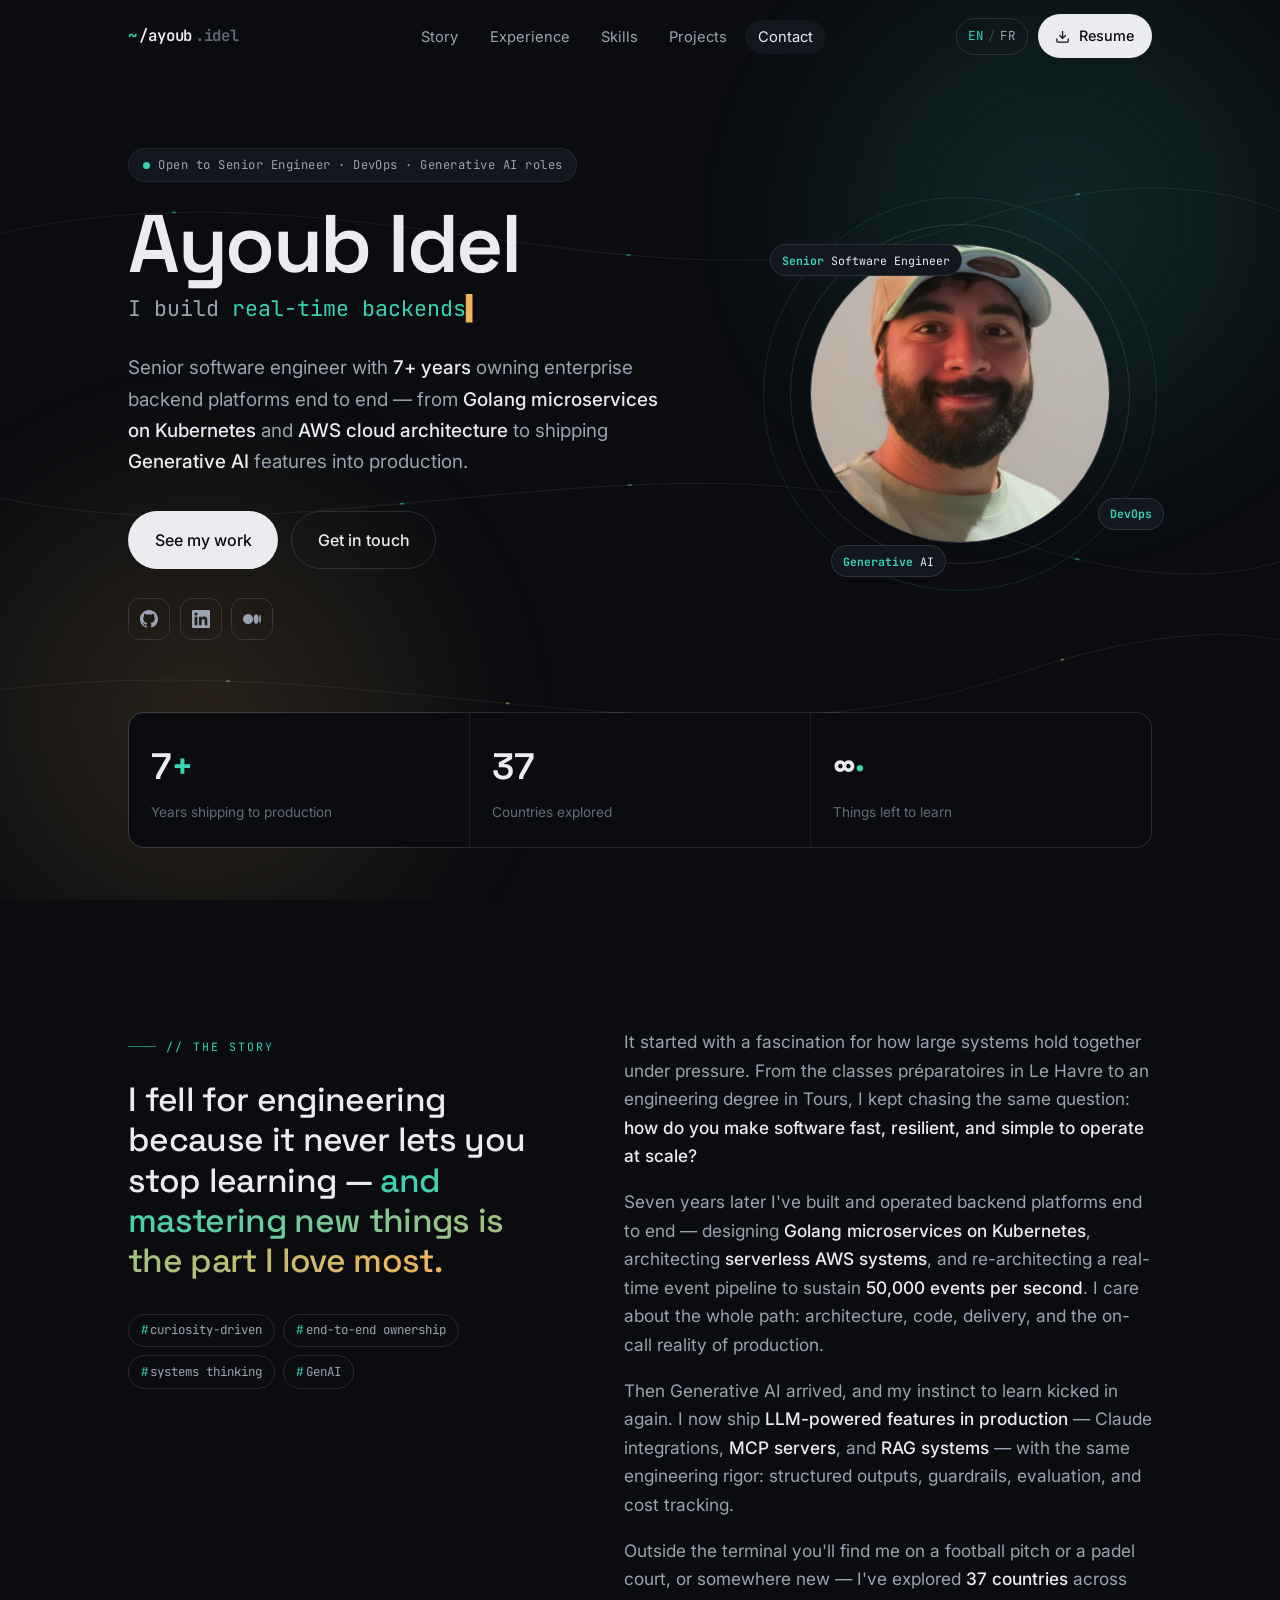
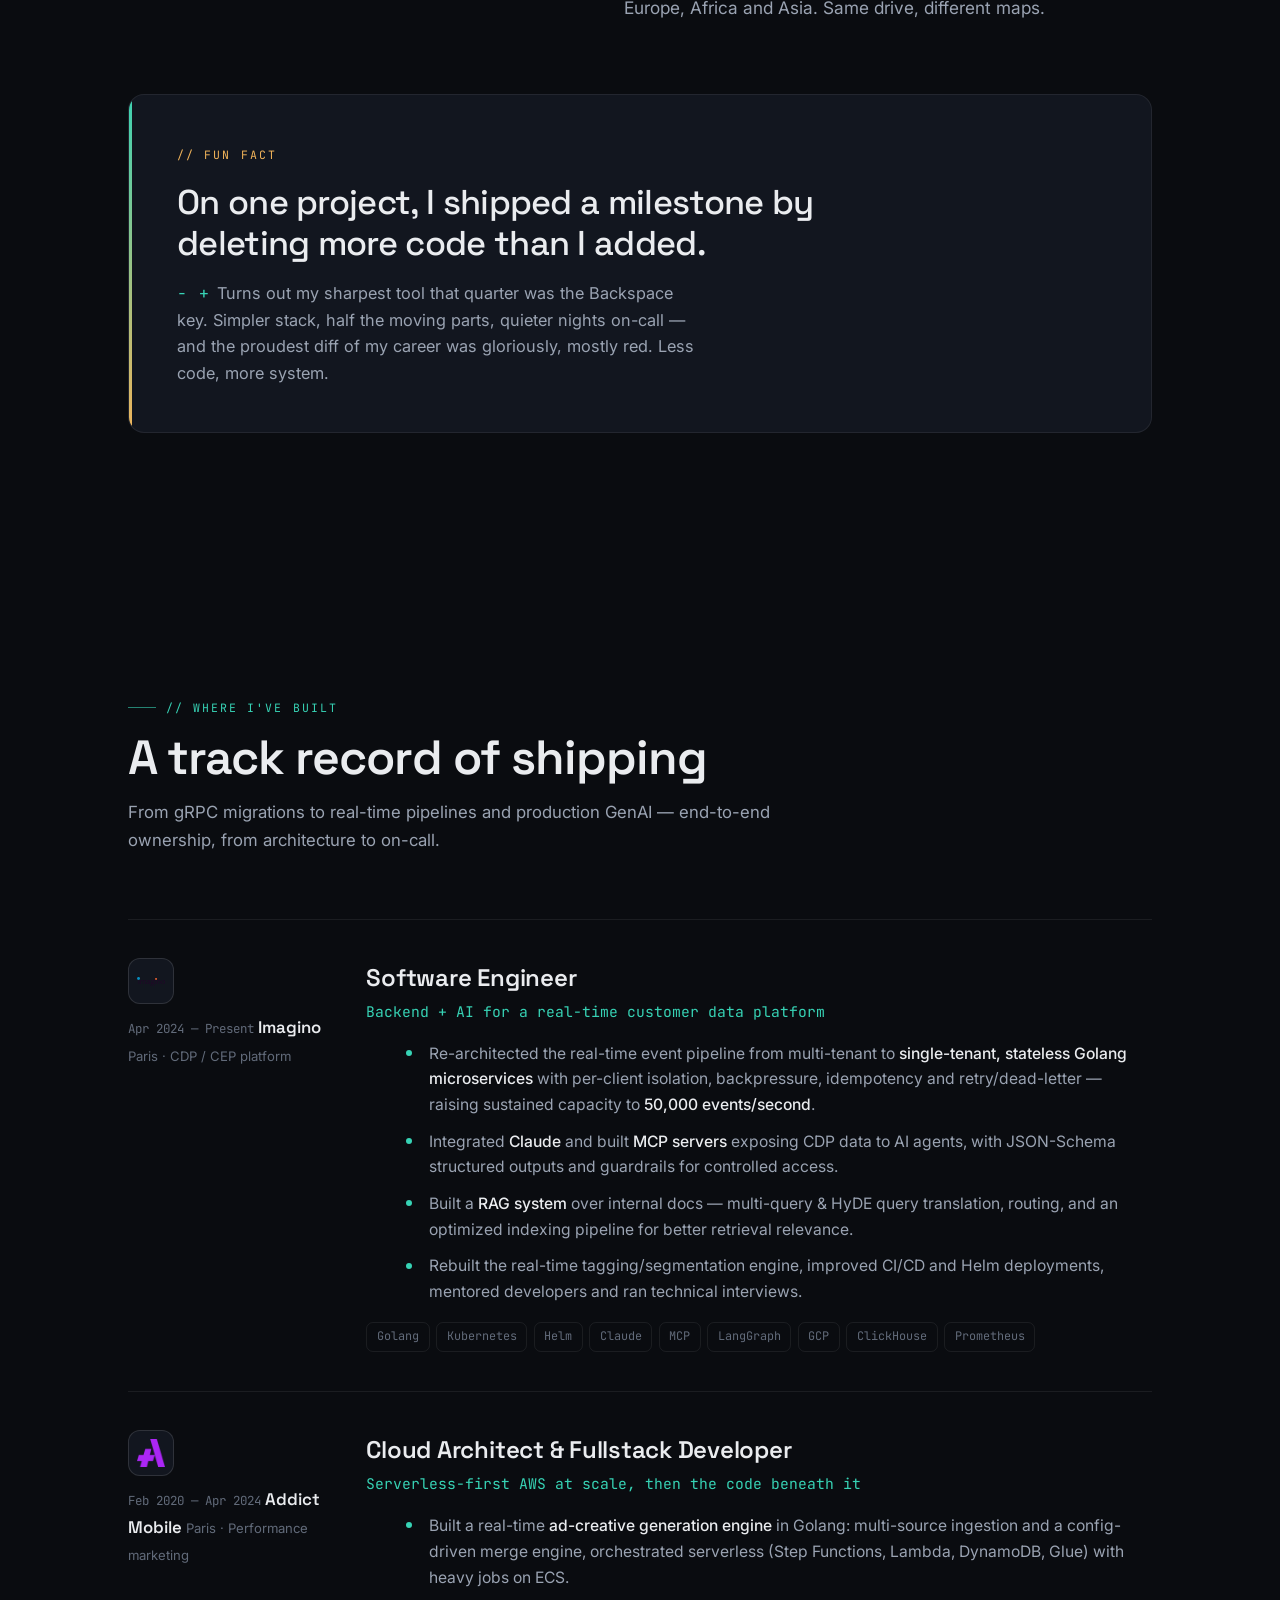
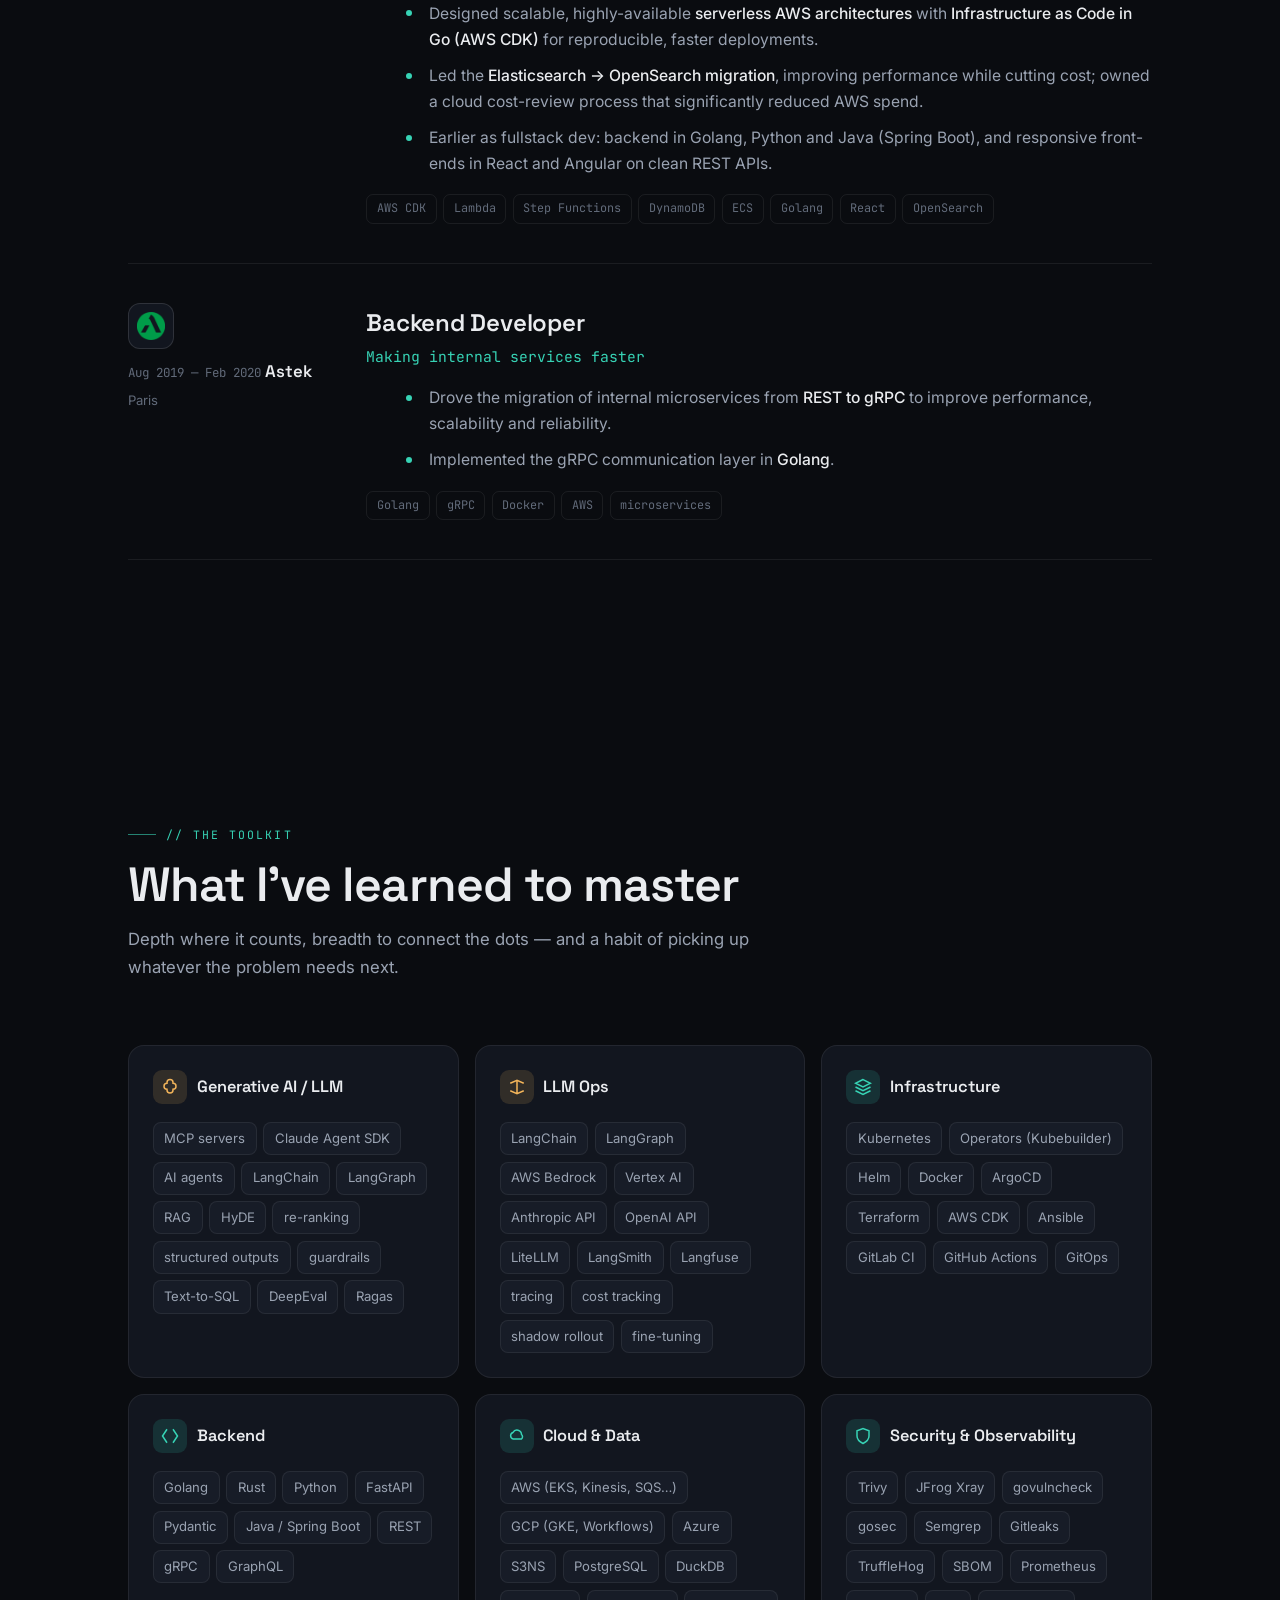
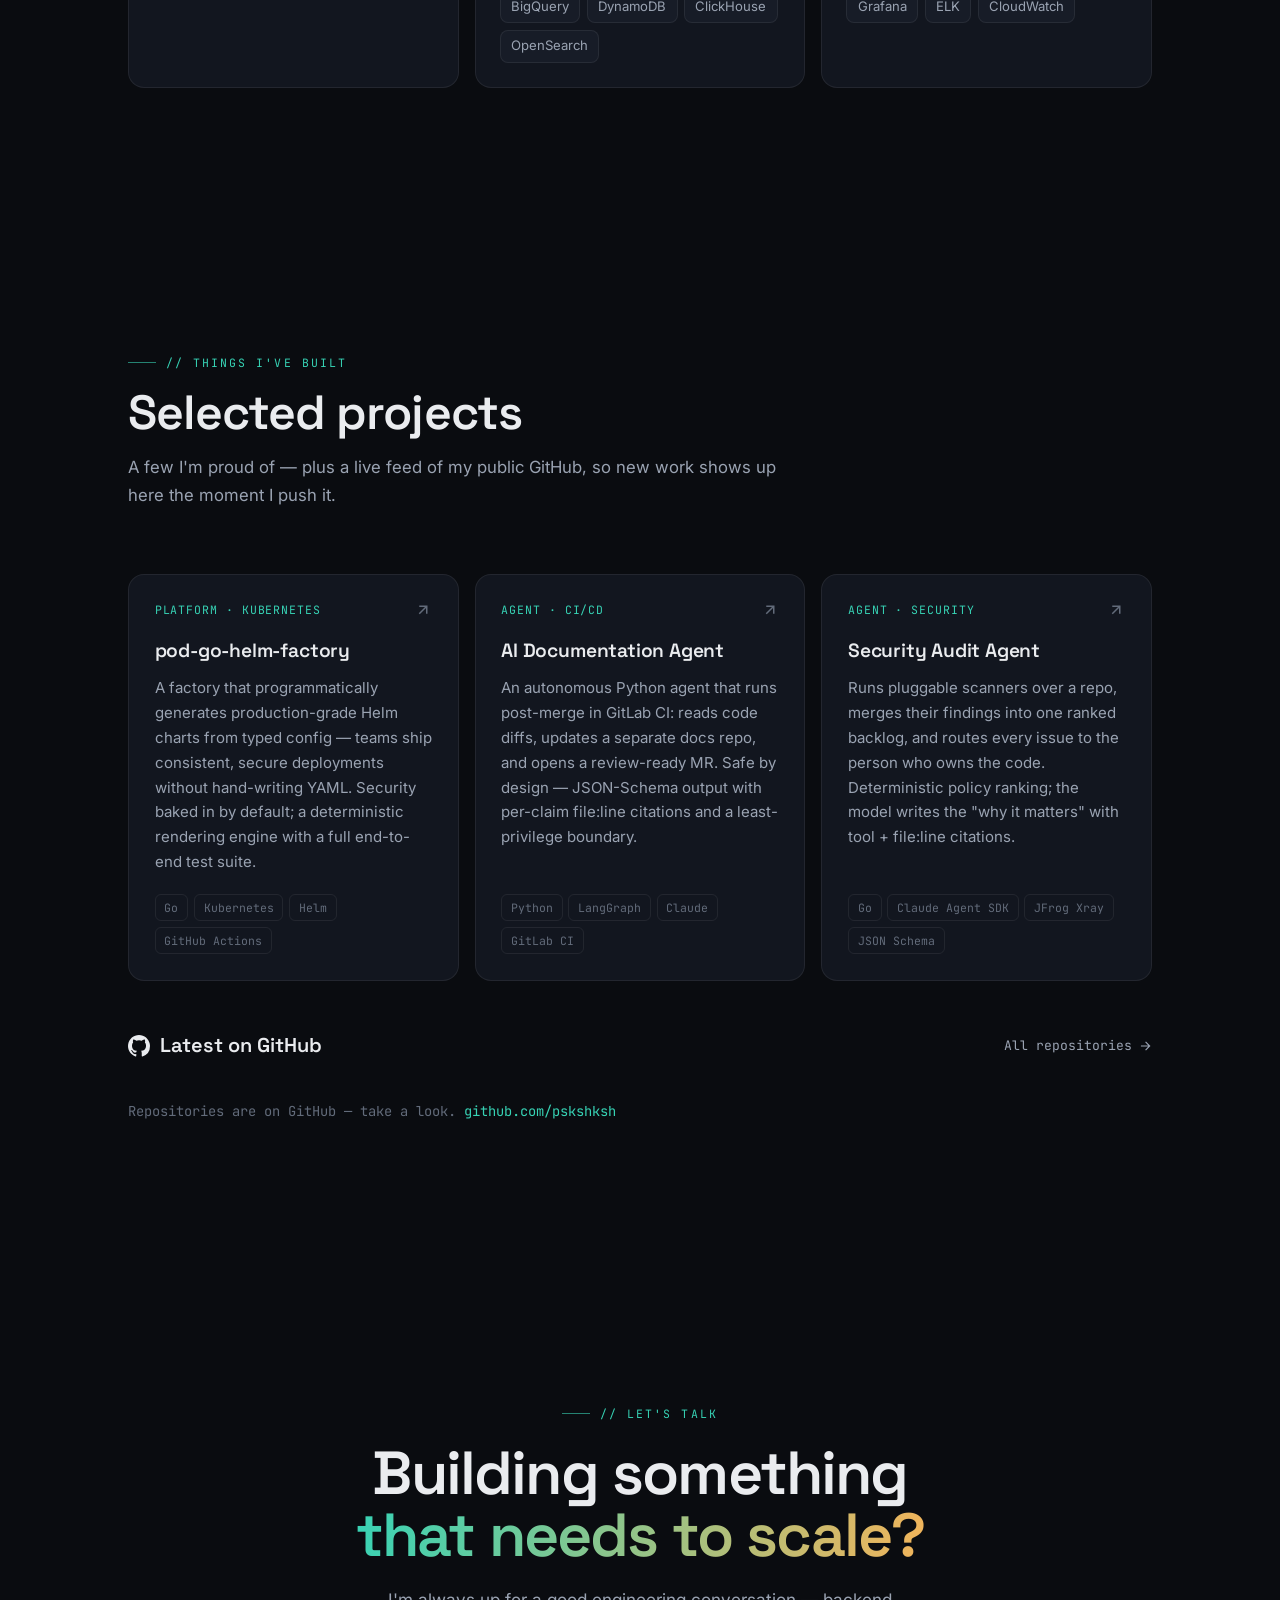
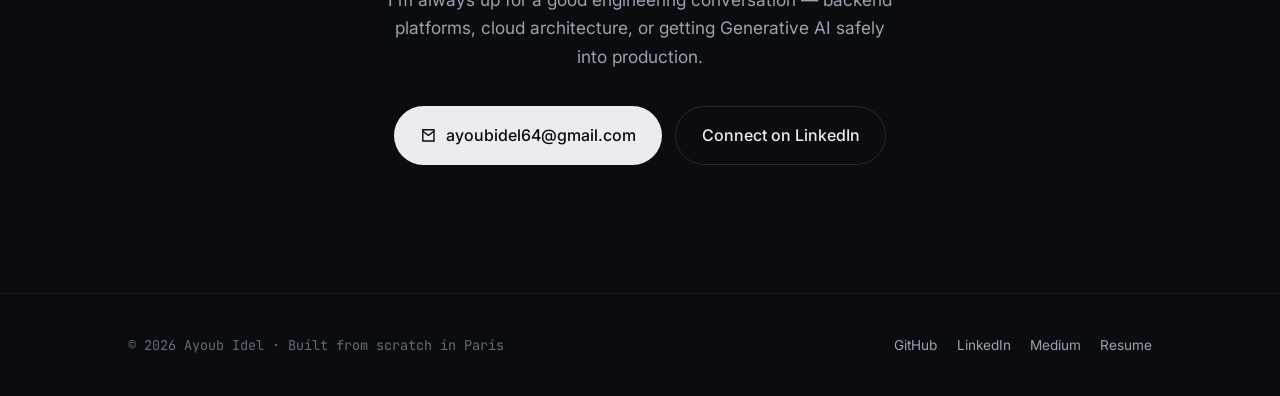
==== commit e3e74a83: "improve quality" ====
--- a/index.html
+++ b/index.html
@@ -78,7 +78,7 @@
         <div class="wrap">
             <div class="hero-grid">
                 <div class="hero-text">
-                    <span class="hero-status"><span class="dot"></span><span data-i18n="hero_status">Open to senior engineering & architecture roles</span></span>
+                    <span class="hero-status"><span class="dot"></span><span data-i18n="hero_status">Open to Senior Engineer · DevOps · Generative AI roles</span></span>
                     <h1 data-i18n="hero_name">Ayoub Idel</h1>
                     <p class="hero-role">
                         <span data-i18n="hero_prefix">I build</span>
@@ -109,15 +109,14 @@
                     <div class="ring r2"></div>
                     <div class="ring"></div>
                     <img src="assets/profile/me_hat1.png" alt="Ayoub Idel">
-                    <span class="chip c1"><b>Go</b> · Kubernetes</span>
-                    <span class="chip c2"><b>50K</b> events/s</span>
-                    <span class="chip c3">Claude · <b>MCP</b></span>
+                    <span class="chip c1"><b>Senior</b> Software Engineer</span>
+                    <span class="chip c2"><b>DevOps</b></span>
+                    <span class="chip c3"><b>Generative</b> AI</span>
                 </div>
             </div>
 
             <div class="hero-stats reveal">
                 <div class="stat"><div class="n"><span data-count="7">7</span><span class="u">+</span></div><div class="l" data-i18n="stat_years">Years shipping to production</div></div>
-                <div class="stat"><div class="n"><span data-count="50">50</span><span class="u">K</span></div><div class="l" data-i18n="stat_events">Events / second sustained</div></div>
                 <div class="stat"><div class="n"><span data-count="37">37</span></div><div class="l" data-i18n="stat_countries">Countries explored</div></div>
                 <div class="stat"><div class="n">∞<span class="u">·</span></div><div class="l" data-i18n="stat_learning">Things left to learn</div></div>
             </div>
@@ -154,7 +153,7 @@
             <figure class="funfact reveal">
                 <span class="funfact-label" data-i18n="funfact_label">// fun fact</span>
                 <blockquote data-i18n="funfact_quote">On one project, I shipped a milestone by deleting more code than I added.</blockquote>
-                <figcaption data-i18n="funfact_sub">Rebuilding that engine, the best change I made was mostly the delete key — a simpler stack, fewer moving parts, and something far more resilient at scale. Less code, more system.</figcaption>
+                <figcaption data-i18n="funfact_sub">Turns out my sharpest tool that quarter was the Backspace key. Simpler stack, half the moving parts, quieter nights on-call — and the proudest diff of my career was gloriously, mostly red. Less code, more system.</figcaption>
             </figure>
         </div>
     </section>
--- a/css/style.css
+++ b/css/style.css
@@ -360,7 +360,7 @@
   position: relative; z-index: 1;
   margin-top: clamp(2.5rem, 6vw, 4.5rem);
   display: grid;
-  grid-template-columns: repeat(4, 1fr);
+  grid-template-columns: repeat(3, 1fr);
   gap: 1px;
   background: var(--line);
   border: 1px solid var(--line);
@@ -579,7 +579,7 @@
     padding: 0.8rem var(--gutter) 1.2rem;
   }
   .nav.open .nav-link { padding: 0.7rem 0.8rem; }
-  .hero-stats { grid-template-columns: repeat(2, 1fr); }
+  .hero-stats { grid-template-columns: 1fr; }
   .xp { grid-template-columns: 1fr; }
   .xp-meta { flex-direction: row; align-items: center; gap: 0.9rem; }
   .skills-grid, .featured, .repos { grid-template-columns: 1fr; }
